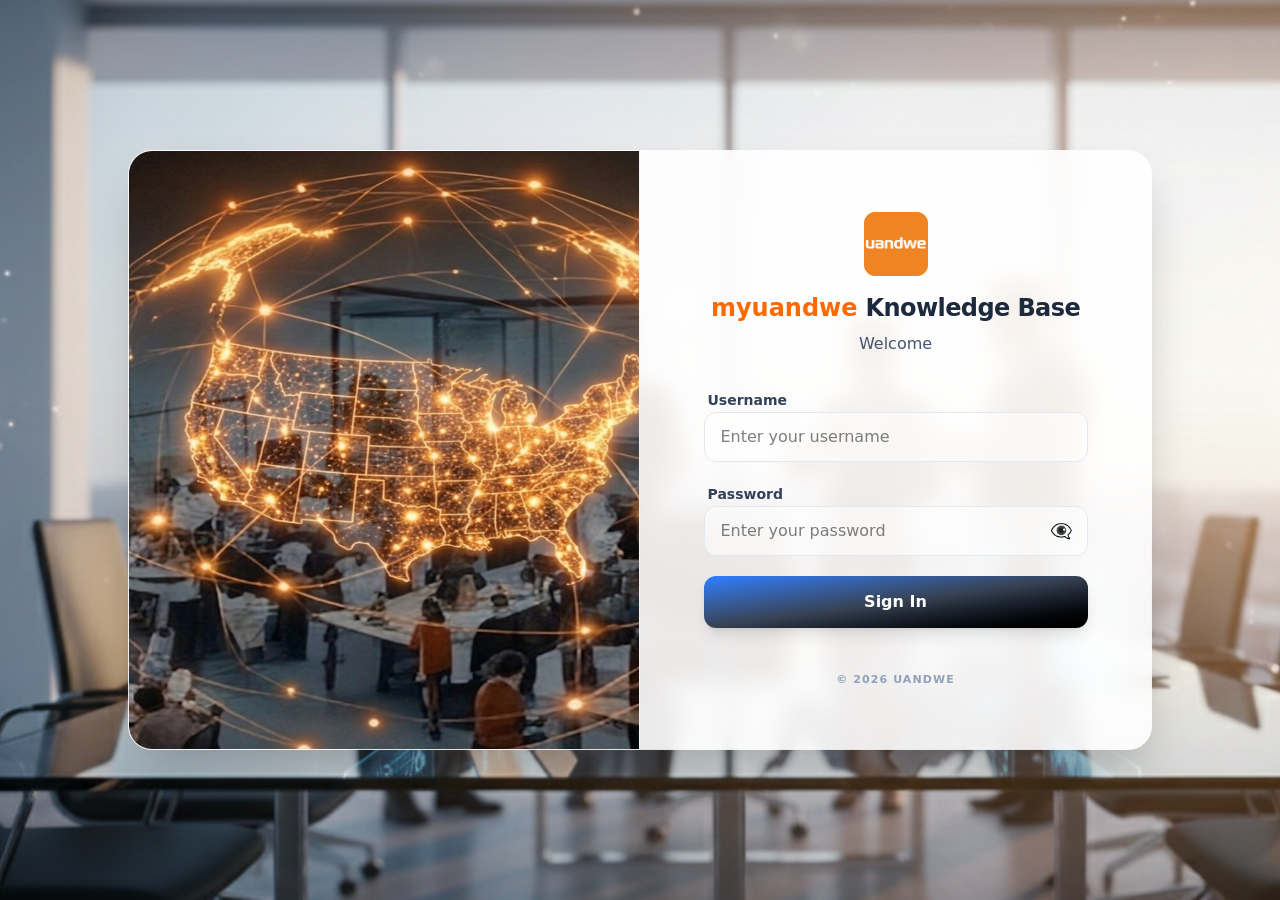
==== myuandwe/index.html @ fbf8b461 "Update index.html" ====
<!doctype html>
<html lang="en">
  <head>
    <meta charset="UTF-8" />
    <link rel="icon" type="image/svg+xml" href="/myuandwe/logo.png" />
    <meta name="viewport" content="width=device-width, initial-scale=1.0" />
    <title>hr-frontend</title>
    <script type="module" crossorigin src="/myuandwe/assets/index-lRgDsmLh.js"></script>
    <link rel="stylesheet" crossorigin href="/myuandwe/assets/index-Ogg2T7jE.css">
  </head>
  <body>
    <div id="root"></div>
  </body>
</html>
---- myuandwe/assets/index-Ogg2T7jE.css ----
@charset "UTF-8";.react-datepicker__navigation-icon:before,.react-datepicker__year-read-view--down-arrow,.react-datepicker__month-read-view--down-arrow,.react-datepicker__month-year-read-view--down-arrow{border-color:#ccc;border-style:solid;border-width:3px 3px 0 0;content:"";display:block;height:9px;position:absolute;top:6px;width:9px}.react-datepicker__sr-only{position:absolute;width:1px;height:1px;padding:0;margin:-1px;overflow:hidden;clip-path:inset(50%);white-space:nowrap;border:0}.react-datepicker-wrapper{display:inline-block;padding:0;border:0}.react-datepicker{font-family:Helvetica Neue,helvetica,arial,sans-serif;font-size:.8rem;background-color:#fff;color:#000;border:1px solid #aeaeae;border-radius:.3rem;display:inline-block;position:relative;line-height:initial}.react-datepicker--time-only .react-datepicker__time-container{border-left:0}.react-datepicker--time-only .react-datepicker__time,.react-datepicker--time-only .react-datepicker__time-box{border-bottom-left-radius:.375em;border-bottom-right-radius:.375em}.react-datepicker-popper{z-index:1;line-height:0}.react-datepicker-popper .react-datepicker__triangle{stroke:#aeaeae}.react-datepicker-popper[data-placement^=bottom] .react-datepicker__triangle{fill:#f0f0f0;color:#f0f0f0}.react-datepicker-popper[data-placement^=top] .react-datepicker__triangle,.react-datepicker-popper--header-middle[data-placement^=bottom] .react-datepicker__triangle,.react-datepicker-popper--header-bottom[data-placement^=bottom] .react-datepicker__triangle{fill:#fff;color:#fff}.react-datepicker-popper--header-bottom[data-placement^=top] .react-datepicker__triangle{fill:#f0f0f0;color:#f0f0f0}.react-datepicker__header{text-align:center;background-color:#f0f0f0;border-bottom:1px solid #aeaeae;border-top-left-radius:.3rem;padding:8px 0;position:relative}.react-datepicker__header--time{padding-bottom:8px;padding-left:5px;padding-right:5px}.react-datepicker__header--time:not(.react-datepicker__header--time--only){border-top-left-radius:0}.react-datepicker__header:not(.react-datepicker__header--has-time-select,.react-datepicker__header--middle,.react-datepicker__header--bottom){border-top-right-radius:.3rem}.react-datepicker__header--middle{border-top:1px solid #aeaeae;border-radius:0;margin-top:4px}.react-datepicker__header--bottom{border-bottom:none;border-top:1px solid #aeaeae;border-radius:0 0 .3rem .3rem}.react-datepicker__header-wrapper{position:relative}.react-datepicker__header-wrapper .react-datepicker__navigation--next--with-time:not(.react-datepicker__navigation--next--with-today-button){right:2px}.react-datepicker__year-dropdown-container--select,.react-datepicker__month-dropdown-container--select,.react-datepicker__month-year-dropdown-container--select,.react-datepicker__year-dropdown-container--scroll,.react-datepicker__month-dropdown-container--scroll,.react-datepicker__month-year-dropdown-container--scroll{display:inline-block;margin:0 15px}.react-datepicker__month-select,.react-datepicker__year-select,.react-datepicker__month-year-select{background-color:transparent;border:1px solid #aeaeae;border-radius:.3rem;color:inherit;cursor:pointer;font-family:inherit;font-size:inherit;margin-top:5px;padding:2px 5px}.react-datepicker__month-select:focus-visible,.react-datepicker__year-select:focus-visible,.react-datepicker__month-year-select:focus-visible{outline:auto 1px}.react-datepicker__current-month,.react-datepicker-time__header,.react-datepicker-year-header{margin-top:0;color:#000;font-weight:700;font-size:.944rem}h2.react-datepicker__current-month{padding:0;margin:0}.react-datepicker-time__header{text-overflow:ellipsis;white-space:nowrap;overflow:hidden}.react-datepicker__navigation{align-items:center;background:none;display:flex;justify-content:center;text-align:center;cursor:pointer;position:absolute;top:2px;padding:0;border:none;z-index:1;height:32px;width:32px;text-indent:-999em;overflow:hidden}.react-datepicker__navigation--previous{left:2px}.react-datepicker__navigation--next{right:2px}.react-datepicker__navigation--next--with-time:not(.react-datepicker__navigation--next--with-today-button){right:85px}.react-datepicker__navigation--years{position:relative;top:0;display:block;margin-left:auto;margin-right:auto}.react-datepicker__navigation--years-previous{top:4px}.react-datepicker__navigation--years-upcoming{top:-4px}.react-datepicker__navigation:hover *:before{border-color:#a6a6a6}.react-datepicker__navigation-icon{position:relative;top:-1px;font-size:20px;width:0}.react-datepicker__navigation-icon--next{left:-2px}.react-datepicker__navigation-icon--next:before{transform:rotate(45deg);left:-7px}.react-datepicker__navigation-icon--previous{right:-2px}.react-datepicker__navigation-icon--previous:before{transform:rotate(225deg);right:-7px}.react-datepicker__month-container{float:left}.react-datepicker__year{margin:.5em;text-align:center}.react-datepicker__year-wrapper{display:flex;flex-wrap:wrap;max-width:180px}.react-datepicker__year .react-datepicker__year-text{display:inline-block;width:5em;margin:2px}.react-datepicker__month{margin:.5em;text-align:center}.react-datepicker__month .react-datepicker__month-text,.react-datepicker__month .react-datepicker__quarter-text{display:inline-block;width:5em;margin:2px}.react-datepicker__input-time-container{clear:both;width:100%;float:left;margin:5px 0 10px 15px;text-align:left}.react-datepicker__input-time-container .react-datepicker-time__caption,.react-datepicker__input-time-container .react-datepicker-time__input-container{display:inline-block}.react-datepicker__input-time-container .react-datepicker-time__input-container .react-datepicker-time__input{display:inline-block;margin-left:10px}.react-datepicker__input-time-container .react-datepicker-time__input-container .react-datepicker-time__input input{width:auto}.react-datepicker__input-time-container .react-datepicker-time__input-container .react-datepicker-time__input input[type=time]::-webkit-inner-spin-button,.react-datepicker__input-time-container .react-datepicker-time__input-container .react-datepicker-time__input input[type=time]::-webkit-outer-spin-button{-webkit-appearance:none;margin:0}.react-datepicker__input-time-container .react-datepicker-time__input-container .react-datepicker-time__input input[type=time]{-moz-appearance:textfield}.react-datepicker__input-time-container .react-datepicker-time__input-container .react-datepicker-time__delimiter{margin-left:5px;display:inline-block}.react-datepicker__time-container{float:right;border-left:1px solid #aeaeae;width:85px}.react-datepicker__time-container--with-today-button{display:inline;border:1px solid #aeaeae;border-radius:.375em;position:absolute;right:-87px;top:0}.react-datepicker__time-container .react-datepicker__time{position:relative;background:#fff;border-bottom-right-radius:.375em}.react-datepicker__time-container .react-datepicker__time .react-datepicker__time-box{width:85px;overflow-x:hidden;margin:0 auto;text-align:center;border-bottom-right-radius:.375em}.react-datepicker__time-container .react-datepicker__time .react-datepicker__time-box ul.react-datepicker__time-list{list-style:none;margin:0;height:calc(195px + 1.0625em);overflow-y:scroll;padding-right:0;padding-left:0;width:100%;box-sizing:content-box}.react-datepicker__time-container .react-datepicker__time .react-datepicker__time-box ul.react-datepicker__time-list li.react-datepicker__time-list-item{height:30px;padding:5px 10px;white-space:nowrap}.react-datepicker__time-container .react-datepicker__time .react-datepicker__time-box ul.react-datepicker__time-list li.react-datepicker__time-list-item:hover{cursor:pointer;background-color:#f0f0f0}.react-datepicker__time-container .react-datepicker__time .react-datepicker__time-box ul.react-datepicker__time-list li.react-datepicker__time-list-item--selected{background-color:#216ba5;color:#fff;font-weight:700}.react-datepicker__time-container .react-datepicker__time .react-datepicker__time-box ul.react-datepicker__time-list li.react-datepicker__time-list-item--selected:hover{background-color:#216ba5}.react-datepicker__time-container .react-datepicker__time .react-datepicker__time-box ul.react-datepicker__time-list li.react-datepicker__time-list-item--disabled{color:#ccc}.react-datepicker__time-container .react-datepicker__time .react-datepicker__time-box ul.react-datepicker__time-list li.react-datepicker__time-list-item--disabled:hover{cursor:default;background-color:transparent}.react-datepicker__week-number{color:#ccc;display:inline-block;width:2.125em;line-height:2.125em;text-align:center;margin:.208em}.react-datepicker__week-number.react-datepicker__week-number--clickable{cursor:pointer}.react-datepicker__week-number.react-datepicker__week-number--clickable:not(.react-datepicker__week-number--selected):hover{border-radius:.3rem;background-color:#f0f0f0}.react-datepicker__week-number--selected{border-radius:.3rem;background-color:#216ba5;color:#fff}.react-datepicker__week-number--selected:hover{background-color:#1d5d90}.react-datepicker__day-names{text-align:center;white-space:nowrap;margin-bottom:-8px}.react-datepicker__week{white-space:nowrap}.react-datepicker__day-name,.react-datepicker__day,.react-datepicker__time-name{color:#000;display:inline-block;width:2.125em;line-height:2.125em;text-align:center;margin:.208em}.react-datepicker__day-name--disabled,.react-datepicker__day--disabled,.react-datepicker__time-name--disabled{cursor:default;color:#ccc}.react-datepicker__day,.react-datepicker__month-text,.react-datepicker__quarter-text,.react-datepicker__year-text{cursor:pointer}.react-datepicker__day:not([aria-disabled=true]):hover,.react-datepicker__month-text:not([aria-disabled=true]):hover,.react-datepicker__quarter-text:not([aria-disabled=true]):hover,.react-datepicker__year-text:not([aria-disabled=true]):hover{border-radius:.3rem;background-color:#f0f0f0}.react-datepicker__day--today,.react-datepicker__month-text--today,.react-datepicker__quarter-text--today,.react-datepicker__year-text--today{font-weight:700}.react-datepicker__day--highlighted,.react-datepicker__month-text--highlighted,.react-datepicker__quarter-text--highlighted,.react-datepicker__year-text--highlighted{border-radius:.3rem;background-color:#3dcc4a;color:#fff}.react-datepicker__day--highlighted:not([aria-disabled=true]):hover,.react-datepicker__month-text--highlighted:not([aria-disabled=true]):hover,.react-datepicker__quarter-text--highlighted:not([aria-disabled=true]):hover,.react-datepicker__year-text--highlighted:not([aria-disabled=true]):hover{background-color:#32be3f}.react-datepicker__day--highlighted-custom-1,.react-datepicker__month-text--highlighted-custom-1,.react-datepicker__quarter-text--highlighted-custom-1,.react-datepicker__year-text--highlighted-custom-1{color:#f0f}.react-datepicker__day--highlighted-custom-2,.react-datepicker__month-text--highlighted-custom-2,.react-datepicker__quarter-text--highlighted-custom-2,.react-datepicker__year-text--highlighted-custom-2{color:green}.react-datepicker__day--holidays,.react-datepicker__month-text--holidays,.react-datepicker__quarter-text--holidays,.react-datepicker__year-text--holidays{position:relative;border-radius:.3rem;background-color:#ff6803;color:#fff}.react-datepicker__day--holidays .overlay,.react-datepicker__month-text--holidays .overlay,.react-datepicker__quarter-text--holidays .overlay,.react-datepicker__year-text--holidays .overlay{position:absolute;bottom:100%;left:50%;transform:translate(-50%);background-color:#333;color:#fff;padding:4px;border-radius:4px;white-space:nowrap;visibility:hidden;opacity:0;transition:visibility 0s,opacity .3s ease-in-out}.react-datepicker__day--holidays:not([aria-disabled=true]):hover,.react-datepicker__month-text--holidays:not([aria-disabled=true]):hover,.react-datepicker__quarter-text--holidays:not([aria-disabled=true]):hover,.react-datepicker__year-text--holidays:not([aria-disabled=true]):hover{background-color:#cf5300}.react-datepicker__day--holidays:hover .overlay,.react-datepicker__month-text--holidays:hover .overlay,.react-datepicker__quarter-text--holidays:hover .overlay,.react-datepicker__year-text--holidays:hover .overlay{visibility:visible;opacity:1}.react-datepicker__day--selected,.react-datepicker__day--in-selecting-range,.react-datepicker__day--in-range,.react-datepicker__month-text--selected,.react-datepicker__month-text--in-selecting-range,.react-datepicker__month-text--in-range,.react-datepicker__quarter-text--selected,.react-datepicker__quarter-text--in-selecting-range,.react-datepicker__quarter-text--in-range,.react-datepicker__year-text--selected,.react-datepicker__year-text--in-selecting-range,.react-datepicker__year-text--in-range{border-radius:.3rem;background-color:#216ba5;color:#fff}.react-datepicker__day--selected:not([aria-disabled=true]):hover,.react-datepicker__day--in-selecting-range:not([aria-disabled=true]):hover,.react-datepicker__day--in-range:not([aria-disabled=true]):hover,.react-datepicker__month-text--selected:not([aria-disabled=true]):hover,.react-datepicker__month-text--in-selecting-range:not([aria-disabled=true]):hover,.react-datepicker__month-text--in-range:not([aria-disabled=true]):hover,.react-datepicker__quarter-text--selected:not([aria-disabled=true]):hover,.react-datepicker__quarter-text--in-selecting-range:not([aria-disabled=true]):hover,.react-datepicker__quarter-text--in-range:not([aria-disabled=true]):hover,.react-datepicker__year-text--selected:not([aria-disabled=true]):hover,.react-datepicker__year-text--in-selecting-range:not([aria-disabled=true]):hover,.react-datepicker__year-text--in-range:not([aria-disabled=true]):hover{background-color:#1d5d90}.react-datepicker__day--keyboard-selected,.react-datepicker__month-text--keyboard-selected,.react-datepicker__quarter-text--keyboard-selected,.react-datepicker__year-text--keyboard-selected{border-radius:.3rem;background-color:#bad9f1;color:#000}.react-datepicker__day--keyboard-selected:not([aria-disabled=true]):hover,.react-datepicker__month-text--keyboard-selected:not([aria-disabled=true]):hover,.react-datepicker__quarter-text--keyboard-selected:not([aria-disabled=true]):hover,.react-datepicker__year-text--keyboard-selected:not([aria-disabled=true]):hover{background-color:#1d5d90;color:#fff}.react-datepicker__day--in-selecting-range:not(.react-datepicker__day--in-range,.react-datepicker__month-text--in-range,.react-datepicker__quarter-text--in-range,.react-datepicker__year-text--in-range),.react-datepicker__month-text--in-selecting-range:not(.react-datepicker__day--in-range,.react-datepicker__month-text--in-range,.react-datepicker__quarter-text--in-range,.react-datepicker__year-text--in-range),.react-datepicker__quarter-text--in-selecting-range:not(.react-datepicker__day--in-range,.react-datepicker__month-text--in-range,.react-datepicker__quarter-text--in-range,.react-datepicker__year-text--in-range),.react-datepicker__year-text--in-selecting-range:not(.react-datepicker__day--in-range,.react-datepicker__month-text--in-range,.react-datepicker__quarter-text--in-range,.react-datepicker__year-text--in-range){background-color:#216ba580}.react-datepicker__month--selecting-range .react-datepicker__day--in-range:not(.react-datepicker__day--in-selecting-range,.react-datepicker__month-text--in-selecting-range,.react-datepicker__quarter-text--in-selecting-range,.react-datepicker__year-text--in-selecting-range),.react-datepicker__year--selecting-range .react-datepicker__day--in-range:not(.react-datepicker__day--in-selecting-range,.react-datepicker__month-text--in-selecting-range,.react-datepicker__quarter-text--in-selecting-range,.react-datepicker__year-text--in-selecting-range),.react-datepicker__month--selecting-range .react-datepicker__month-text--in-range:not(.react-datepicker__day--in-selecting-range,.react-datepicker__month-text--in-selecting-range,.react-datepicker__quarter-text--in-selecting-range,.react-datepicker__year-text--in-selecting-range),.react-datepicker__year--selecting-range .react-datepicker__month-text--in-range:not(.react-datepicker__day--in-selecting-range,.react-datepicker__month-text--in-selecting-range,.react-datepicker__quarter-text--in-selecting-range,.react-datepicker__year-text--in-selecting-range),.react-datepicker__month--selecting-range .react-datepicker__quarter-text--in-range:not(.react-datepicker__day--in-selecting-range,.react-datepicker__month-text--in-selecting-range,.react-datepicker__quarter-text--in-selecting-range,.react-datepicker__year-text--in-selecting-range),.react-datepicker__year--selecting-range .react-datepicker__quarter-text--in-range:not(.react-datepicker__day--in-selecting-range,.react-datepicker__month-text--in-selecting-range,.react-datepicker__quarter-text--in-selecting-range,.react-datepicker__year-text--in-selecting-range),.react-datepicker__month--selecting-range .react-datepicker__year-text--in-range:not(.react-datepicker__day--in-selecting-range,.react-datepicker__month-text--in-selecting-range,.react-datepicker__quarter-text--in-selecting-range,.react-datepicker__year-text--in-selecting-range),.react-datepicker__year--selecting-range .react-datepicker__year-text--in-range:not(.react-datepicker__day--in-selecting-range,.react-datepicker__month-text--in-selecting-range,.react-datepicker__quarter-text--in-selecting-range,.react-datepicker__year-text--in-selecting-range){background-color:#f0f0f0;color:#000}.react-datepicker__day--disabled,.react-datepicker__month-text--disabled,.react-datepicker__quarter-text--disabled,.react-datepicker__year-text--disabled{cursor:default;color:#ccc}.react-datepicker__day--disabled .overlay,.react-datepicker__month-text--disabled .overlay,.react-datepicker__quarter-text--disabled .overlay,.react-datepicker__year-text--disabled .overlay{position:absolute;bottom:70%;left:50%;transform:translate(-50%);background-color:#333;color:#fff;padding:4px;border-radius:4px;white-space:nowrap;visibility:hidden;opacity:0;transition:visibility 0s,opacity .3s ease-in-out}.react-datepicker__input-container{position:relative;display:inline-block;width:100%}.react-datepicker__input-container .react-datepicker__calendar-icon{position:absolute;padding:.625em;box-sizing:content-box}.react-datepicker__view-calendar-icon input{padding:6px 10px 5px 25px}.react-datepicker__year-read-view,.react-datepicker__month-read-view,.react-datepicker__month-year-read-view{border:1px solid transparent;border-radius:.3rem;position:relative}.react-datepicker__year-read-view:hover,.react-datepicker__month-read-view:hover,.react-datepicker__month-year-read-view:hover{cursor:pointer}.react-datepicker__year-read-view:hover .react-datepicker__year-read-view--down-arrow,.react-datepicker__year-read-view:hover .react-datepicker__month-read-view--down-arrow,.react-datepicker__month-read-view:hover .react-datepicker__year-read-view--down-arrow,.react-datepicker__month-read-view:hover .react-datepicker__month-read-view--down-arrow,.react-datepicker__month-year-read-view:hover .react-datepicker__year-read-view--down-arrow,.react-datepicker__month-year-read-view:hover .react-datepicker__month-read-view--down-arrow{border-top-color:#b3b3b3}.react-datepicker__year-read-view--down-arrow,.react-datepicker__month-read-view--down-arrow,.react-datepicker__month-year-read-view--down-arrow{transform:rotate(135deg);right:-16px;top:0}.react-datepicker__year-dropdown,.react-datepicker__month-dropdown,.react-datepicker__month-year-dropdown{background-color:#f0f0f0;position:absolute;width:50%;left:25%;top:30px;z-index:1;text-align:center;border-radius:.3rem;border:1px solid #aeaeae}.react-datepicker__year-dropdown:hover,.react-datepicker__month-dropdown:hover,.react-datepicker__month-year-dropdown:hover{cursor:pointer}.react-datepicker__year-dropdown--scrollable,.react-datepicker__month-dropdown--scrollable,.react-datepicker__month-year-dropdown--scrollable{height:150px;overflow-y:scroll}.react-datepicker__year-option,.react-datepicker__month-option,.react-datepicker__month-year-option{line-height:20px;width:100%;display:block;margin-left:auto;margin-right:auto}.react-datepicker__year-option:first-of-type,.react-datepicker__month-option:first-of-type,.react-datepicker__month-year-option:first-of-type{border-top-left-radius:.3rem;border-top-right-radius:.3rem}.react-datepicker__year-option:last-of-type,.react-datepicker__month-option:last-of-type,.react-datepicker__month-year-option:last-of-type{-webkit-user-select:none;-moz-user-select:none;-ms-user-select:none;user-select:none;border-bottom-left-radius:.3rem;border-bottom-right-radius:.3rem}.react-datepicker__year-option:hover,.react-datepicker__month-option:hover,.react-datepicker__month-year-option:hover{background-color:#ccc}.react-datepicker__year-option:hover .react-datepicker__navigation--years-upcoming,.react-datepicker__month-option:hover .react-datepicker__navigation--years-upcoming,.react-datepicker__month-year-option:hover .react-datepicker__navigation--years-upcoming{border-bottom-color:#b3b3b3}.react-datepicker__year-option:hover .react-datepicker__navigation--years-previous,.react-datepicker__month-option:hover .react-datepicker__navigation--years-previous,.react-datepicker__month-year-option:hover .react-datepicker__navigation--years-previous{border-top-color:#b3b3b3}.react-datepicker__year-option--selected,.react-datepicker__month-option--selected,.react-datepicker__month-year-option--selected{position:absolute;left:15px}.react-datepicker__close-icon{cursor:pointer;background-color:transparent;border:0;outline:0;padding:0 6px 0 0;position:absolute;top:0;right:0;height:100%;display:table-cell;vertical-align:middle}.react-datepicker__close-icon:after{cursor:pointer;background-color:#216ba5;color:#fff;border-radius:50%;height:16px;width:16px;padding:2px;font-size:12px;line-height:1;text-align:center;display:table-cell;vertical-align:middle;content:"×"}.react-datepicker__close-icon--disabled{cursor:default}.react-datepicker__close-icon--disabled:after{cursor:default;background-color:#ccc}.react-datepicker__today-button{background:#f0f0f0;border-top:1px solid #aeaeae;cursor:pointer;text-align:center;font-weight:700;padding:5px 0;clear:left}.react-datepicker__portal{position:fixed;width:100vw;height:100vh;background-color:#000c;left:0;top:0;justify-content:center;align-items:center;display:flex;z-index:2147483647}.react-datepicker__children-container{width:17.25em;margin:.5em;padding-right:.25em;padding-left:.25em;height:auto}.react-datepicker__aria-live{position:absolute;clip-path:circle(0);border:0;height:1px;margin:-1px;overflow:hidden;padding:0;width:1px;white-space:nowrap}.react-datepicker__calendar-icon{width:1em;height:1em;vertical-align:-.125em}.react-datepicker-popper-offset{margin-top:-.7em}@layer properties{@supports (((-webkit-hyphens:none)) and (not (margin-trim:inline))) or ((-moz-orient:inline) and (not (color:rgb(from red r g b)))){*,:before,:after,::backdrop{--tw-translate-x:0;--tw-translate-y:0;--tw-translate-z:0;--tw-rotate-x:initial;--tw-rotate-y:initial;--tw-rotate-z:initial;--tw-skew-x:initial;--tw-skew-y:initial;--tw-space-y-reverse:0;--tw-divide-y-reverse:0;--tw-border-style:solid;--tw-gradient-position:initial;--tw-gradient-from:#0000;--tw-gradient-via:#0000;--tw-gradient-to:#0000;--tw-gradient-stops:initial;--tw-gradient-via-stops:initial;--tw-gradient-from-position:0%;--tw-gradient-via-position:50%;--tw-gradient-to-position:100%;--tw-leading:initial;--tw-font-weight:initial;--tw-tracking:initial;--tw-shadow:0 0 #0000;--tw-shadow-color:initial;--tw-shadow-alpha:100%;--tw-inset-shadow:0 0 #0000;--tw-inset-shadow-color:initial;--tw-inset-shadow-alpha:100%;--tw-ring-color:initial;--tw-ring-shadow:0 0 #0000;--tw-inset-ring-color:initial;--tw-inset-ring-shadow:0 0 #0000;--tw-ring-inset:initial;--tw-ring-offset-width:0px;--tw-ring-offset-color:#fff;--tw-ring-offset-shadow:0 0 #0000;--tw-blur:initial;--tw-brightness:initial;--tw-contrast:initial;--tw-grayscale:initial;--tw-hue-rotate:initial;--tw-invert:initial;--tw-opacity:initial;--tw-saturate:initial;--tw-sepia:initial;--tw-drop-shadow:initial;--tw-drop-shadow-color:initial;--tw-drop-shadow-alpha:100%;--tw-drop-shadow-size:initial;--tw-backdrop-blur:initial;--tw-backdrop-brightness:initial;--tw-backdrop-contrast:initial;--tw-backdrop-grayscale:initial;--tw-backdrop-hue-rotate:initial;--tw-backdrop-invert:initial;--tw-backdrop-opacity:initial;--tw-backdrop-saturate:initial;--tw-backdrop-sepia:initial;--tw-duration:initial;--tw-ease:initial;--tw-scale-x:1;--tw-scale-y:1;--tw-scale-z:1}}}@layer theme{:root,:host{--font-sans:ui-sans-serif,system-ui,sans-serif,"Apple Color Emoji","Segoe UI Emoji","Segoe UI Symbol","Noto Color Emoji";--font-mono:ui-monospace,SFMono-Regular,Menlo,Monaco,Consolas,"Liberation Mono","Courier New",monospace;--color-red-50:oklch(97.1% .013 17.38);--color-red-100:oklch(93.6% .032 17.717);--color-red-200:oklch(88.5% .062 18.334);--color-red-400:oklch(70.4% .191 22.216);--color-red-500:oklch(63.7% .237 25.331);--color-red-600:oklch(57.7% .245 27.325);--color-red-700:oklch(50.5% .213 27.518);--color-red-800:oklch(44.4% .177 26.899);--color-orange-100:oklch(95.4% .038 75.164);--color-orange-400:oklch(75% .183 55.934);--color-orange-500:oklch(70.5% .213 47.604);--color-orange-700:oklch(55.3% .195 38.402);--color-amber-50:oklch(98.7% .022 95.277);--color-amber-100:oklch(96.2% .059 95.617);--color-amber-200:oklch(92.4% .12 95.746);--color-amber-700:oklch(55.5% .163 48.998);--color-yellow-50:oklch(98.7% .026 102.212);--color-yellow-100:oklch(97.3% .071 103.193);--color-yellow-400:oklch(85.2% .199 91.936);--color-yellow-500:oklch(79.5% .184 86.047);--color-yellow-600:oklch(68.1% .162 75.834);--color-yellow-700:oklch(55.4% .135 66.442);--color-yellow-800:oklch(47.6% .114 61.907);--color-green-50:oklch(98.2% .018 155.826);--color-green-100:oklch(96.2% .044 156.743);--color-green-200:oklch(92.5% .084 155.995);--color-green-500:oklch(72.3% .219 149.579);--color-green-600:oklch(62.7% .194 149.214);--color-green-700:oklch(52.7% .154 150.069);--color-green-800:oklch(44.8% .119 151.328);--color-blue-50:oklch(97% .014 254.604);--color-blue-100:oklch(93.2% .032 255.585);--color-blue-200:oklch(88.2% .059 254.128);--color-blue-300:oklch(80.9% .105 251.813);--color-blue-400:oklch(70.7% .165 254.624);--color-blue-500:oklch(62.3% .214 259.815);--color-blue-600:oklch(54.6% .245 262.881);--color-blue-700:oklch(48.8% .243 264.376);--color-blue-800:oklch(42.4% .199 265.638);--color-blue-900:oklch(37.9% .146 265.522);--color-indigo-50:oklch(96.2% .018 272.314);--color-indigo-100:oklch(93% .034 272.788);--color-indigo-800:oklch(39.8% .195 277.366);--color-purple-50:oklch(97.7% .014 308.299);--color-purple-100:oklch(94.6% .033 307.174);--color-purple-200:oklch(90.2% .063 306.703);--color-purple-400:oklch(71.4% .203 305.504);--color-purple-500:oklch(62.7% .265 303.9);--color-purple-600:oklch(55.8% .288 302.321);--color-purple-700:oklch(49.6% .265 301.924);--color-purple-800:oklch(43.8% .218 303.724);--color-pink-200:oklch(89.9% .061 343.231);--color-pink-400:oklch(71.8% .202 349.761);--color-pink-500:oklch(65.6% .241 354.308);--color-slate-200:oklch(92.9% .013 255.508);--color-slate-400:oklch(70.4% .04 256.788);--color-slate-600:oklch(44.6% .043 257.281);--color-slate-700:oklch(37.2% .044 257.287);--color-slate-800:oklch(27.9% .041 260.031);--color-gray-50:oklch(98.5% .002 247.839);--color-gray-100:oklch(96.7% .003 264.542);--color-gray-200:oklch(92.8% .006 264.531);--color-gray-300:oklch(87.2% .01 258.338);--color-gray-400:oklch(70.7% .022 261.325);--color-gray-500:oklch(55.1% .027 264.364);--color-gray-600:oklch(44.6% .03 256.802);--color-gray-700:oklch(37.3% .034 259.733);--color-gray-800:oklch(27.8% .033 256.848);--color-gray-900:oklch(21% .034 264.665);--color-black:#000;--color-white:#fff;--spacing:.25rem;--container-xs:20rem;--container-sm:24rem;--container-md:28rem;--container-xl:36rem;--container-2xl:42rem;--container-3xl:48rem;--container-4xl:56rem;--container-5xl:64rem;--container-6xl:72rem;--container-7xl:80rem;--text-xs:.75rem;--text-xs--line-height:calc(1/.75);--text-sm:.875rem;--text-sm--line-height:calc(1.25/.875);--text-base:1rem;--text-base--line-height: 1.5 ;--text-lg:1.125rem;--text-lg--line-height:calc(1.75/1.125);--text-xl:1.25rem;--text-xl--line-height:calc(1.75/1.25);--text-2xl:1.5rem;--text-2xl--line-height:calc(2/1.5);--text-3xl:1.875rem;--text-3xl--line-height: 1.2 ;--text-4xl:2.25rem;--text-4xl--line-height:calc(2.5/2.25);--text-5xl:3rem;--text-5xl--line-height:1;--text-6xl:3.75rem;--text-6xl--line-height:1;--font-weight-medium:500;--font-weight-semibold:600;--font-weight-bold:700;--font-weight-extrabold:800;--tracking-tight:-.025em;--tracking-wide:.025em;--tracking-wider:.05em;--tracking-widest:.1em;--leading-tight:1.25;--radius-md:.375rem;--radius-lg:.5rem;--radius-xl:.75rem;--radius-2xl:1rem;--radius-3xl:1.5rem;--ease-out:cubic-bezier(0,0,.2,1);--animate-spin:spin 1s linear infinite;--animate-ping:ping 1s cubic-bezier(0,0,.2,1)infinite;--animate-pulse:pulse 2s cubic-bezier(.4,0,.6,1)infinite;--blur-sm:8px;--blur-md:12px;--blur-lg:16px;--blur-xl:24px;--blur-2xl:40px;--blur-3xl:64px;--default-transition-duration:.15s;--default-transition-timing-function:cubic-bezier(.4,0,.2,1);--default-font-family:var(--font-sans);--default-mono-font-family:var(--font-mono)}}@layer base{*,:after,:before,::backdrop{box-sizing:border-box;border:0 solid;margin:0;padding:0}::file-selector-button{box-sizing:border-box;border:0 solid;margin:0;padding:0}html,:host{-webkit-text-size-adjust:100%;tab-size:4;line-height:1.5;font-family:var(--default-font-family,ui-sans-serif,system-ui,sans-serif,"Apple Color Emoji","Segoe UI Emoji","Segoe UI Symbol","Noto Color Emoji");font-feature-settings:var(--default-font-feature-settings,normal);font-variation-settings:var(--default-font-variation-settings,normal);-webkit-tap-highlight-color:transparent}hr{height:0;color:inherit;border-top-width:1px}abbr:where([title]){-webkit-text-decoration:underline dotted;text-decoration:underline dotted}h1,h2,h3,h4,h5,h6{font-size:inherit;font-weight:inherit}a{color:inherit;-webkit-text-decoration:inherit;text-decoration:inherit}b,strong{font-weight:bolder}code,kbd,samp,pre{font-family:var(--default-mono-font-family,ui-monospace,SFMono-Regular,Menlo,Monaco,Consolas,"Liberation Mono","Courier New",monospace);font-feature-settings:var(--default-mono-font-feature-settings,normal);font-variation-settings:var(--default-mono-font-variation-settings,normal);font-size:1em}small{font-size:80%}sub,sup{vertical-align:baseline;font-size:75%;line-height:0;position:relative}sub{bottom:-.25em}sup{top:-.5em}table{text-indent:0;border-color:inherit;border-collapse:collapse}:-moz-focusring{outline:auto}progress{vertical-align:baseline}summary{display:list-item}ol,ul,menu{list-style:none}img,svg,video,canvas,audio,iframe,embed,object{vertical-align:middle;display:block}img,video{max-width:100%;height:auto}button,input,select,optgroup,textarea{font:inherit;font-feature-settings:inherit;font-variation-settings:inherit;letter-spacing:inherit;color:inherit;opacity:1;background-color:#0000;border-radius:0}::file-selector-button{font:inherit;font-feature-settings:inherit;font-variation-settings:inherit;letter-spacing:inherit;color:inherit;opacity:1;background-color:#0000;border-radius:0}:where(select:is([multiple],[size])) optgroup{font-weight:bolder}:where(select:is([multiple],[size])) optgroup option{padding-inline-start:20px}::file-selector-button{margin-inline-end:4px}::placeholder{opacity:1}@supports (not ((-webkit-appearance:-apple-pay-button))) or (contain-intrinsic-size:1px){::placeholder{color:currentColor}@supports (color:color-mix(in lab,red,red)){::placeholder{color:color-mix(in oklab,currentcolor 50%,transparent)}}}textarea{resize:vertical}::-webkit-search-decoration{-webkit-appearance:none}::-webkit-date-and-time-value{min-height:1lh;text-align:inherit}::-webkit-datetime-edit{display:inline-flex}::-webkit-datetime-edit-fields-wrapper{padding:0}::-webkit-datetime-edit{padding-block:0}::-webkit-datetime-edit-year-field{padding-block:0}::-webkit-datetime-edit-month-field{padding-block:0}::-webkit-datetime-edit-day-field{padding-block:0}::-webkit-datetime-edit-hour-field{padding-block:0}::-webkit-datetime-edit-minute-field{padding-block:0}::-webkit-datetime-edit-second-field{padding-block:0}::-webkit-datetime-edit-millisecond-field{padding-block:0}::-webkit-datetime-edit-meridiem-field{padding-block:0}::-webkit-calendar-picker-indicator{line-height:1}:-moz-ui-invalid{box-shadow:none}button,input:where([type=button],[type=reset],[type=submit]){appearance:button}::file-selector-button{appearance:button}::-webkit-inner-spin-button{height:auto}::-webkit-outer-spin-button{height:auto}[hidden]:where(:not([hidden=until-found])){display:none!important}}@layer components;@layer utilities{.pointer-events-none{pointer-events:none}.absolute{position:absolute}.fixed{position:fixed}.relative{position:relative}.sticky{position:sticky}.inset-0{inset:calc(var(--spacing)*0)}.-top-1{top:calc(var(--spacing)*-1)}.-top-40{top:calc(var(--spacing)*-40)}.top-0{top:calc(var(--spacing)*0)}.top-1\/2{top:50%}.top-2{top:calc(var(--spacing)*2)}.top-2\.5{top:calc(var(--spacing)*2.5)}.top-3{top:calc(var(--spacing)*3)}.top-3\.5{top:calc(var(--spacing)*3.5)}.top-6{top:calc(var(--spacing)*6)}.top-10{top:calc(var(--spacing)*10)}.top-20{top:calc(var(--spacing)*20)}.top-full{top:100%}.-right-1{right:calc(var(--spacing)*-1)}.-right-40{right:calc(var(--spacing)*-40)}.right-0{right:calc(var(--spacing)*0)}.right-2{right:calc(var(--spacing)*2)}.right-3{right:calc(var(--spacing)*3)}.right-4{right:calc(var(--spacing)*4)}.right-6{right:calc(var(--spacing)*6)}.right-10{right:calc(var(--spacing)*10)}.-bottom-1{bottom:calc(var(--spacing)*-1)}.-bottom-40{bottom:calc(var(--spacing)*-40)}.bottom-6{bottom:calc(var(--spacing)*6)}.bottom-10{bottom:calc(var(--spacing)*10)}.-left-40{left:calc(var(--spacing)*-40)}.left-0{left:calc(var(--spacing)*0)}.left-1\/2{left:50%}.left-3{left:calc(var(--spacing)*3)}.left-4{left:calc(var(--spacing)*4)}.left-10{left:calc(var(--spacing)*10)}.z-10{z-index:10}.z-20{z-index:20}.z-30{z-index:30}.z-50{z-index:50}.z-\[60\]{z-index:60}.z-\[70\]{z-index:70}.container{width:100%}@media(min-width:40rem){.container{max-width:40rem}}@media(min-width:48rem){.container{max-width:48rem}}@media(min-width:64rem){.container{max-width:64rem}}@media(min-width:80rem){.container{max-width:80rem}}@media(min-width:96rem){.container{max-width:96rem}}.mx-auto{margin-inline:auto}.my-8{margin-block:calc(var(--spacing)*8)}.-mt-2{margin-top:calc(var(--spacing)*-2)}.mt-0\.5{margin-top:calc(var(--spacing)*.5)}.mt-1{margin-top:calc(var(--spacing)*1)}.mt-2{margin-top:calc(var(--spacing)*2)}.mt-3{margin-top:calc(var(--spacing)*3)}.mt-4{margin-top:calc(var(--spacing)*4)}.mt-5{margin-top:calc(var(--spacing)*5)}.mt-6{margin-top:calc(var(--spacing)*6)}.mt-8{margin-top:calc(var(--spacing)*8)}.mt-16{margin-top:calc(var(--spacing)*16)}.mr-3{margin-right:calc(var(--spacing)*3)}.mb-1{margin-bottom:calc(var(--spacing)*1)}.mb-1\.5{margin-bottom:calc(var(--spacing)*1.5)}.mb-2{margin-bottom:calc(var(--spacing)*2)}.mb-3{margin-bottom:calc(var(--spacing)*3)}.mb-4{margin-bottom:calc(var(--spacing)*4)}.mb-5{margin-bottom:calc(var(--spacing)*5)}.mb-6{margin-bottom:calc(var(--spacing)*6)}.mb-8{margin-bottom:calc(var(--spacing)*8)}.mb-10{margin-bottom:calc(var(--spacing)*10)}.mb-12{margin-bottom:calc(var(--spacing)*12)}.ml-1{margin-left:calc(var(--spacing)*1)}.ml-2{margin-left:calc(var(--spacing)*2)}.block{display:block}.flex{display:flex}.grid{display:grid}.hidden{display:none}.inline-block{display:inline-block}.inline-flex{display:inline-flex}.table{display:table}.h-0\.5{height:calc(var(--spacing)*.5)}.h-1{height:calc(var(--spacing)*1)}.h-2{height:calc(var(--spacing)*2)}.h-3{height:calc(var(--spacing)*3)}.h-4{height:calc(var(--spacing)*4)}.h-5{height:calc(var(--spacing)*5)}.h-6{height:calc(var(--spacing)*6)}.h-8{height:calc(var(--spacing)*8)}.h-9{height:calc(var(--spacing)*9)}.h-10{height:calc(var(--spacing)*10)}.h-12{height:calc(var(--spacing)*12)}.h-16{height:calc(var(--spacing)*16)}.h-27{height:calc(var(--spacing)*27)}.h-64{height:calc(var(--spacing)*64)}.h-80{height:calc(var(--spacing)*80)}.h-82{height:calc(var(--spacing)*82)}.h-\[80vh\]{height:80vh}.h-\[600px\]{height:600px}.h-\[calc\(80vh-80px\)\]{height:calc(80vh - 80px)}.h-full{height:100%}.h-screen{height:100vh}.max-h-40{max-height:calc(var(--spacing)*40)}.max-h-48{max-height:calc(var(--spacing)*48)}.max-h-96{max-height:calc(var(--spacing)*96)}.max-h-\[70vh\]{max-height:70vh}.max-h-\[80vh\]{max-height:80vh}.max-h-\[90vh\]{max-height:90vh}.max-h-\[300px\]{max-height:300px}.max-h-\[400px\]{max-height:400px}.max-h-\[calc\(70vh-120px\)\]{max-height:calc(70vh - 120px)}.max-h-\[calc\(80vh-120px\)\]{max-height:calc(80vh - 120px)}.min-h-\[42px\]{min-height:42px}.min-h-screen{min-height:100vh}.w-1{width:calc(var(--spacing)*1)}.w-1\/2{width:50%}.w-2{width:calc(var(--spacing)*2)}.w-2\/3{width:66.6667%}.w-3{width:calc(var(--spacing)*3)}.w-4{width:calc(var(--spacing)*4)}.w-5{width:calc(var(--spacing)*5)}.w-6{width:calc(var(--spacing)*6)}.w-8{width:calc(var(--spacing)*8)}.w-9{width:calc(var(--spacing)*9)}.w-10{width:calc(var(--spacing)*10)}.w-12{width:calc(var(--spacing)*12)}.w-16{width:calc(var(--spacing)*16)}.w-20{width:calc(var(--spacing)*20)}.w-27{width:calc(var(--spacing)*27)}.w-32{width:calc(var(--spacing)*32)}.w-44{width:calc(var(--spacing)*44)}.w-56{width:calc(var(--spacing)*56)}.w-64{width:calc(var(--spacing)*64)}.w-72{width:calc(var(--spacing)*72)}.w-80{width:calc(var(--spacing)*80)}.w-\[92\%\]{width:92%}.w-\[95\%\]{width:95%}.w-full{width:100%}.max-w-2xl{max-width:var(--container-2xl)}.max-w-3xl{max-width:var(--container-3xl)}.max-w-4xl{max-width:var(--container-4xl)}.max-w-5xl{max-width:var(--container-5xl)}.max-w-6xl{max-width:var(--container-6xl)}.max-w-7xl{max-width:var(--container-7xl)}.max-w-\[95\%\]{max-width:95%}.max-w-md{max-width:var(--container-md)}.max-w-sm{max-width:var(--container-sm)}.max-w-xl{max-width:var(--container-xl)}.max-w-xs{max-width:var(--container-xs)}.min-w-0{min-width:calc(var(--spacing)*0)}.min-w-\[32px\]{min-width:32px}.min-w-\[80px\]{min-width:80px}.min-w-\[150px\]{min-width:150px}.min-w-\[200px\]{min-width:200px}.min-w-\[400px\]{min-width:400px}.min-w-full{min-width:100%}.flex-1{flex:1}.flex-shrink-0{flex-shrink:0}.-translate-x-1\/2{--tw-translate-x: -50% ;translate:var(--tw-translate-x)var(--tw-translate-y)}.-translate-y-1\/2{--tw-translate-y: -50% ;translate:var(--tw-translate-x)var(--tw-translate-y)}.rotate-180{rotate:180deg}.transform{transform:var(--tw-rotate-x,)var(--tw-rotate-y,)var(--tw-rotate-z,)var(--tw-skew-x,)var(--tw-skew-y,)}.animate-ping{animation:var(--animate-ping)}.animate-pulse{animation:var(--animate-pulse)}.animate-spin{animation:var(--animate-spin)}.cursor-not-allowed{cursor:not-allowed}.cursor-pointer{cursor:pointer}.cursor-wait{cursor:wait}.resize-none{resize:none}.resize-y{resize:vertical}.grid-cols-1{grid-template-columns:repeat(1,minmax(0,1fr))}.grid-cols-2{grid-template-columns:repeat(2,minmax(0,1fr))}.flex-col{flex-direction:column}.flex-wrap{flex-wrap:wrap}.items-center{align-items:center}.items-start{align-items:flex-start}.justify-between{justify-content:space-between}.justify-center{justify-content:center}.justify-end{justify-content:flex-end}.justify-items-center{justify-items:center}.gap-1{gap:calc(var(--spacing)*1)}.gap-2{gap:calc(var(--spacing)*2)}.gap-3{gap:calc(var(--spacing)*3)}.gap-4{gap:calc(var(--spacing)*4)}.gap-5{gap:calc(var(--spacing)*5)}.gap-6{gap:calc(var(--spacing)*6)}.gap-8{gap:calc(var(--spacing)*8)}.gap-12{gap:calc(var(--spacing)*12)}:where(.space-y-1>:not(:last-child)){--tw-space-y-reverse:0;margin-block-start:calc(calc(var(--spacing)*1)*var(--tw-space-y-reverse));margin-block-end:calc(calc(var(--spacing)*1)*calc(1 - var(--tw-space-y-reverse)))}:where(.space-y-2>:not(:last-child)){--tw-space-y-reverse:0;margin-block-start:calc(calc(var(--spacing)*2)*var(--tw-space-y-reverse));margin-block-end:calc(calc(var(--spacing)*2)*calc(1 - var(--tw-space-y-reverse)))}:where(.space-y-3>:not(:last-child)){--tw-space-y-reverse:0;margin-block-start:calc(calc(var(--spacing)*3)*var(--tw-space-y-reverse));margin-block-end:calc(calc(var(--spacing)*3)*calc(1 - var(--tw-space-y-reverse)))}:where(.space-y-4>:not(:last-child)){--tw-space-y-reverse:0;margin-block-start:calc(calc(var(--spacing)*4)*var(--tw-space-y-reverse));margin-block-end:calc(calc(var(--spacing)*4)*calc(1 - var(--tw-space-y-reverse)))}:where(.space-y-5>:not(:last-child)){--tw-space-y-reverse:0;margin-block-start:calc(calc(var(--spacing)*5)*var(--tw-space-y-reverse));margin-block-end:calc(calc(var(--spacing)*5)*calc(1 - var(--tw-space-y-reverse)))}:where(.space-y-6>:not(:last-child)){--tw-space-y-reverse:0;margin-block-start:calc(calc(var(--spacing)*6)*var(--tw-space-y-reverse));margin-block-end:calc(calc(var(--spacing)*6)*calc(1 - var(--tw-space-y-reverse)))}:where(.divide-y>:not(:last-child)){--tw-divide-y-reverse:0;border-bottom-style:var(--tw-border-style);border-top-style:var(--tw-border-style);border-top-width:calc(1px*var(--tw-divide-y-reverse));border-bottom-width:calc(1px*calc(1 - var(--tw-divide-y-reverse)))}:where(.divide-gray-100>:not(:last-child)){border-color:var(--color-gray-100)}:where(.divide-gray-200>:not(:last-child)){border-color:var(--color-gray-200)}.self-start{align-self:flex-start}.truncate{text-overflow:ellipsis;white-space:nowrap;overflow:hidden}.overflow-auto{overflow:auto}.overflow-hidden{overflow:hidden}.overflow-x-auto{overflow-x:auto}.overflow-y-auto{overflow-y:auto}.rounded{border-radius:.25rem}.rounded-2xl{border-radius:var(--radius-2xl)}.rounded-3xl{border-radius:var(--radius-3xl)}.rounded-full{border-radius:3.40282e38px}.rounded-lg{border-radius:var(--radius-lg)}.rounded-md{border-radius:var(--radius-md)}.rounded-xl{border-radius:var(--radius-xl)}.border{border-style:var(--tw-border-style);border-width:1px}.border-2{border-style:var(--tw-border-style);border-width:2px}.border-t{border-top-style:var(--tw-border-style);border-top-width:1px}.border-r{border-right-style:var(--tw-border-style);border-right-width:1px}.border-b{border-bottom-style:var(--tw-border-style);border-bottom-width:1px}.border-b-2{border-bottom-style:var(--tw-border-style);border-bottom-width:2px}.border-l-4{border-left-style:var(--tw-border-style);border-left-width:4px}.border-dashed{--tw-border-style:dashed;border-style:dashed}.border-amber-200{border-color:var(--color-amber-200)}.border-blue-100{border-color:var(--color-blue-100)}.border-blue-200{border-color:var(--color-blue-200)}.border-blue-300{border-color:var(--color-blue-300)}.border-blue-500{border-color:var(--color-blue-500)}.border-blue-600{border-color:var(--color-blue-600)}.border-gray-100{border-color:var(--color-gray-100)}.border-gray-200{border-color:var(--color-gray-200)}.border-gray-300{border-color:var(--color-gray-300)}.border-gray-800{border-color:var(--color-gray-800)}.border-green-200{border-color:var(--color-green-200)}.border-red-200{border-color:var(--color-red-200)}.border-red-400{border-color:var(--color-red-400)}.border-red-500{border-color:var(--color-red-500)}.border-slate-200{border-color:var(--color-slate-200)}.border-white{border-color:var(--color-white)}.border-white\/20{border-color:#fff3}@supports (color:color-mix(in lab,red,red)){.border-white\/20{border-color:color-mix(in oklab,var(--color-white)20%,transparent)}}.border-white\/40{border-color:#fff6}@supports (color:color-mix(in lab,red,red)){.border-white\/40{border-color:color-mix(in oklab,var(--color-white)40%,transparent)}}.bg-amber-50{background-color:var(--color-amber-50)}.bg-black\/40{background-color:#0006}@supports (color:color-mix(in lab,red,red)){.bg-black\/40{background-color:color-mix(in oklab,var(--color-black)40%,transparent)}}.bg-black\/50{background-color:#00000080}@supports (color:color-mix(in lab,red,red)){.bg-black\/50{background-color:color-mix(in oklab,var(--color-black)50%,transparent)}}.bg-blue-50{background-color:var(--color-blue-50)}.bg-blue-50\/30{background-color:#eff6ff4d}@supports (color:color-mix(in lab,red,red)){.bg-blue-50\/30{background-color:color-mix(in oklab,var(--color-blue-50)30%,transparent)}}.bg-blue-100{background-color:var(--color-blue-100)}.bg-blue-200{background-color:var(--color-blue-200)}.bg-blue-400{background-color:var(--color-blue-400)}.bg-blue-500{background-color:var(--color-blue-500)}.bg-blue-600{background-color:var(--color-blue-600)}.bg-gray-50{background-color:var(--color-gray-50)}.bg-gray-100{background-color:var(--color-gray-100)}.bg-gray-200{background-color:var(--color-gray-200)}.bg-gray-300{background-color:var(--color-gray-300)}.bg-gray-400{background-color:var(--color-gray-400)}.bg-gray-500{background-color:var(--color-gray-500)}.bg-gray-900{background-color:var(--color-gray-900)}.bg-green-50{background-color:var(--color-green-50)}.bg-green-100{background-color:var(--color-green-100)}.bg-green-500{background-color:var(--color-green-500)}.bg-green-600{background-color:var(--color-green-600)}.bg-indigo-50{background-color:var(--color-indigo-50)}.bg-indigo-100{background-color:var(--color-indigo-100)}.bg-orange-100{background-color:var(--color-orange-100)}.bg-pink-200{background-color:var(--color-pink-200)}.bg-purple-50{background-color:var(--color-purple-50)}.bg-purple-100{background-color:var(--color-purple-100)}.bg-purple-200{background-color:var(--color-purple-200)}.bg-purple-600{background-color:var(--color-purple-600)}.bg-red-50{background-color:var(--color-red-50)}.bg-red-100{background-color:var(--color-red-100)}.bg-red-500{background-color:var(--color-red-500)}.bg-red-600{background-color:var(--color-red-600)}.bg-slate-400{background-color:var(--color-slate-400)}.bg-transparent{background-color:#0000}.bg-white{background-color:var(--color-white)}.bg-white\/10{background-color:#ffffff1a}@supports (color:color-mix(in lab,red,red)){.bg-white\/10{background-color:color-mix(in oklab,var(--color-white)10%,transparent)}}.bg-white\/40{background-color:#fff6}@supports (color:color-mix(in lab,red,red)){.bg-white\/40{background-color:color-mix(in oklab,var(--color-white)40%,transparent)}}.bg-white\/50{background-color:#ffffff80}@supports (color:color-mix(in lab,red,red)){.bg-white\/50{background-color:color-mix(in oklab,var(--color-white)50%,transparent)}}.bg-white\/60{background-color:#fff9}@supports (color:color-mix(in lab,red,red)){.bg-white\/60{background-color:color-mix(in oklab,var(--color-white)60%,transparent)}}.bg-white\/80{background-color:#fffc}@supports (color:color-mix(in lab,red,red)){.bg-white\/80{background-color:color-mix(in oklab,var(--color-white)80%,transparent)}}.bg-yellow-50{background-color:var(--color-yellow-50)}.bg-yellow-100{background-color:var(--color-yellow-100)}.bg-yellow-500{background-color:var(--color-yellow-500)}.bg-gradient-to-br{--tw-gradient-position:to bottom right in oklab;background-image:linear-gradient(var(--tw-gradient-stops))}.bg-gradient-to-l{--tw-gradient-position:to left in oklab;background-image:linear-gradient(var(--tw-gradient-stops))}.bg-gradient-to-r{--tw-gradient-position:to right in oklab;background-image:linear-gradient(var(--tw-gradient-stops))}.from-blue-50{--tw-gradient-from:var(--color-blue-50);--tw-gradient-stops:var(--tw-gradient-via-stops,var(--tw-gradient-position),var(--tw-gradient-from)var(--tw-gradient-from-position),var(--tw-gradient-to)var(--tw-gradient-to-position))}.from-blue-400{--tw-gradient-from:var(--color-blue-400);--tw-gradient-stops:var(--tw-gradient-via-stops,var(--tw-gradient-position),var(--tw-gradient-from)var(--tw-gradient-from-position),var(--tw-gradient-to)var(--tw-gradient-to-position))}.from-blue-500{--tw-gradient-from:var(--color-blue-500);--tw-gradient-stops:var(--tw-gradient-via-stops,var(--tw-gradient-position),var(--tw-gradient-from)var(--tw-gradient-from-position),var(--tw-gradient-to)var(--tw-gradient-to-position))}.from-blue-600{--tw-gradient-from:var(--color-blue-600);--tw-gradient-stops:var(--tw-gradient-via-stops,var(--tw-gradient-position),var(--tw-gradient-from)var(--tw-gradient-from-position),var(--tw-gradient-to)var(--tw-gradient-to-position))}.from-gray-50{--tw-gradient-from:var(--color-gray-50);--tw-gradient-stops:var(--tw-gradient-via-stops,var(--tw-gradient-position),var(--tw-gradient-from)var(--tw-gradient-from-position),var(--tw-gradient-to)var(--tw-gradient-to-position))}.from-gray-900{--tw-gradient-from:var(--color-gray-900);--tw-gradient-stops:var(--tw-gradient-via-stops,var(--tw-gradient-position),var(--tw-gradient-from)var(--tw-gradient-from-position),var(--tw-gradient-to)var(--tw-gradient-to-position))}.from-transparent{--tw-gradient-from:transparent;--tw-gradient-stops:var(--tw-gradient-via-stops,var(--tw-gradient-position),var(--tw-gradient-from)var(--tw-gradient-from-position),var(--tw-gradient-to)var(--tw-gradient-to-position))}.via-gray-700{--tw-gradient-via:var(--color-gray-700);--tw-gradient-via-stops:var(--tw-gradient-position),var(--tw-gradient-from)var(--tw-gradient-from-position),var(--tw-gradient-via)var(--tw-gradient-via-position),var(--tw-gradient-to)var(--tw-gradient-to-position);--tw-gradient-stops:var(--tw-gradient-via-stops)}.via-gray-900{--tw-gradient-via:var(--color-gray-900);--tw-gradient-via-stops:var(--tw-gradient-position),var(--tw-gradient-from)var(--tw-gradient-from-position),var(--tw-gradient-via)var(--tw-gradient-via-position),var(--tw-gradient-to)var(--tw-gradient-to-position);--tw-gradient-stops:var(--tw-gradient-via-stops)}.via-purple-400{--tw-gradient-via:var(--color-purple-400);--tw-gradient-via-stops:var(--tw-gradient-position),var(--tw-gradient-from)var(--tw-gradient-from-position),var(--tw-gradient-via)var(--tw-gradient-via-position),var(--tw-gradient-to)var(--tw-gradient-to-position);--tw-gradient-stops:var(--tw-gradient-via-stops)}.via-purple-500{--tw-gradient-via:var(--color-purple-500);--tw-gradient-via-stops:var(--tw-gradient-position),var(--tw-gradient-from)var(--tw-gradient-from-position),var(--tw-gradient-via)var(--tw-gradient-via-position),var(--tw-gradient-to)var(--tw-gradient-to-position);--tw-gradient-stops:var(--tw-gradient-via-stops)}.to-black{--tw-gradient-to:var(--color-black);--tw-gradient-stops:var(--tw-gradient-via-stops,var(--tw-gradient-position),var(--tw-gradient-from)var(--tw-gradient-from-position),var(--tw-gradient-to)var(--tw-gradient-to-position))}.to-blue-900{--tw-gradient-to:var(--color-blue-900);--tw-gradient-stops:var(--tw-gradient-via-stops,var(--tw-gradient-position),var(--tw-gradient-from)var(--tw-gradient-from-position),var(--tw-gradient-to)var(--tw-gradient-to-position))}.to-gray-100{--tw-gradient-to:var(--color-gray-100);--tw-gradient-stops:var(--tw-gradient-via-stops,var(--tw-gradient-position),var(--tw-gradient-from)var(--tw-gradient-from-position),var(--tw-gradient-to)var(--tw-gradient-to-position))}.to-gray-900{--tw-gradient-to:var(--color-gray-900);--tw-gradient-stops:var(--tw-gradient-via-stops,var(--tw-gradient-position),var(--tw-gradient-from)var(--tw-gradient-from-position),var(--tw-gradient-to)var(--tw-gradient-to-position))}.to-indigo-50{--tw-gradient-to:var(--color-indigo-50);--tw-gradient-stops:var(--tw-gradient-via-stops,var(--tw-gradient-position),var(--tw-gradient-from)var(--tw-gradient-from-position),var(--tw-gradient-to)var(--tw-gradient-to-position))}.to-pink-400{--tw-gradient-to:var(--color-pink-400);--tw-gradient-stops:var(--tw-gradient-via-stops,var(--tw-gradient-position),var(--tw-gradient-from)var(--tw-gradient-from-position),var(--tw-gradient-to)var(--tw-gradient-to-position))}.to-pink-500{--tw-gradient-to:var(--color-pink-500);--tw-gradient-stops:var(--tw-gradient-via-stops,var(--tw-gradient-position),var(--tw-gradient-from)var(--tw-gradient-from-position),var(--tw-gradient-to)var(--tw-gradient-to-position))}.to-purple-50{--tw-gradient-to:var(--color-purple-50);--tw-gradient-stops:var(--tw-gradient-via-stops,var(--tw-gradient-position),var(--tw-gradient-from)var(--tw-gradient-from-position),var(--tw-gradient-to)var(--tw-gradient-to-position))}.to-purple-400{--tw-gradient-to:var(--color-purple-400);--tw-gradient-stops:var(--tw-gradient-via-stops,var(--tw-gradient-position),var(--tw-gradient-from)var(--tw-gradient-from-position),var(--tw-gradient-to)var(--tw-gradient-to-position))}.to-purple-600{--tw-gradient-to:var(--color-purple-600);--tw-gradient-stops:var(--tw-gradient-via-stops,var(--tw-gradient-position),var(--tw-gradient-from)var(--tw-gradient-from-position),var(--tw-gradient-to)var(--tw-gradient-to-position))}.to-transparent{--tw-gradient-to:transparent;--tw-gradient-stops:var(--tw-gradient-via-stops,var(--tw-gradient-position),var(--tw-gradient-from)var(--tw-gradient-from-position),var(--tw-gradient-to)var(--tw-gradient-to-position))}.bg-cover{background-size:cover}.bg-clip-text{-webkit-background-clip:text;background-clip:text}.bg-center{background-position:50%}.bg-no-repeat{background-repeat:no-repeat}.object-contain{object-fit:contain}.object-cover{object-fit:cover}.p-1{padding:calc(var(--spacing)*1)}.p-1\.5{padding:calc(var(--spacing)*1.5)}.p-2{padding:calc(var(--spacing)*2)}.p-2\.5{padding:calc(var(--spacing)*2.5)}.p-3{padding:calc(var(--spacing)*3)}.p-4{padding:calc(var(--spacing)*4)}.p-5{padding:calc(var(--spacing)*5)}.p-6{padding:calc(var(--spacing)*6)}.p-8{padding:calc(var(--spacing)*8)}.px-2{padding-inline:calc(var(--spacing)*2)}.px-2\.5{padding-inline:calc(var(--spacing)*2.5)}.px-3{padding-inline:calc(var(--spacing)*3)}.px-4{padding-inline:calc(var(--spacing)*4)}.px-5{padding-inline:calc(var(--spacing)*5)}.px-6{padding-inline:calc(var(--spacing)*6)}.px-8{padding-inline:calc(var(--spacing)*8)}.px-15{padding-inline:calc(var(--spacing)*15)}.py-0\.5{padding-block:calc(var(--spacing)*.5)}.py-1{padding-block:calc(var(--spacing)*1)}.py-1\.5{padding-block:calc(var(--spacing)*1.5)}.py-2{padding-block:calc(var(--spacing)*2)}.py-2\.5{padding-block:calc(var(--spacing)*2.5)}.py-3{padding-block:calc(var(--spacing)*3)}.py-3\.5{padding-block:calc(var(--spacing)*3.5)}.py-4{padding-block:calc(var(--spacing)*4)}.py-6{padding-block:calc(var(--spacing)*6)}.py-8{padding-block:calc(var(--spacing)*8)}.py-12{padding-block:calc(var(--spacing)*12)}.py-16{padding-block:calc(var(--spacing)*16)}.pt-4{padding-top:calc(var(--spacing)*4)}.pt-6{padding-top:calc(var(--spacing)*6)}.pt-8{padding-top:calc(var(--spacing)*8)}.pt-16{padding-top:calc(var(--spacing)*16)}.pr-1{padding-right:calc(var(--spacing)*1)}.pr-4{padding-right:calc(var(--spacing)*4)}.pb-2{padding-bottom:calc(var(--spacing)*2)}.pb-4{padding-bottom:calc(var(--spacing)*4)}.pb-6{padding-bottom:calc(var(--spacing)*6)}.pb-12{padding-bottom:calc(var(--spacing)*12)}.pb-20{padding-bottom:calc(var(--spacing)*20)}.pb-50{padding-bottom:calc(var(--spacing)*50)}.pl-10{padding-left:calc(var(--spacing)*10)}.pl-12{padding-left:calc(var(--spacing)*12)}.text-center{text-align:center}.text-left{text-align:left}.text-right{text-align:right}.font-mono{font-family:var(--font-mono)}.font-sans{font-family:var(--font-sans)}.text-2xl{font-size:var(--text-2xl);line-height:var(--tw-leading,var(--text-2xl--line-height))}.text-3xl{font-size:var(--text-3xl);line-height:var(--tw-leading,var(--text-3xl--line-height))}.text-4xl{font-size:var(--text-4xl);line-height:var(--tw-leading,var(--text-4xl--line-height))}.text-5xl{font-size:var(--text-5xl);line-height:var(--tw-leading,var(--text-5xl--line-height))}.text-6xl{font-size:var(--text-6xl);line-height:var(--tw-leading,var(--text-6xl--line-height))}.text-base{font-size:var(--text-base);line-height:var(--tw-leading,var(--text-base--line-height))}.text-lg{font-size:var(--text-lg);line-height:var(--tw-leading,var(--text-lg--line-height))}.text-sm{font-size:var(--text-sm);line-height:var(--tw-leading,var(--text-sm--line-height))}.text-xl{font-size:var(--text-xl);line-height:var(--tw-leading,var(--text-xl--line-height))}.text-xs{font-size:var(--text-xs);line-height:var(--tw-leading,var(--text-xs--line-height))}.text-\[10px\]{font-size:10px}.text-\[11px\]{font-size:11px}.leading-none{--tw-leading:1;line-height:1}.leading-tight{--tw-leading:var(--leading-tight);line-height:var(--leading-tight)}.font-bold{--tw-font-weight:var(--font-weight-bold);font-weight:var(--font-weight-bold)}.font-extrabold{--tw-font-weight:var(--font-weight-extrabold);font-weight:var(--font-weight-extrabold)}.font-medium{--tw-font-weight:var(--font-weight-medium);font-weight:var(--font-weight-medium)}.font-semibold{--tw-font-weight:var(--font-weight-semibold);font-weight:var(--font-weight-semibold)}.tracking-tight{--tw-tracking:var(--tracking-tight);letter-spacing:var(--tracking-tight)}.tracking-wide{--tw-tracking:var(--tracking-wide);letter-spacing:var(--tracking-wide)}.tracking-wider{--tw-tracking:var(--tracking-wider);letter-spacing:var(--tracking-wider)}.tracking-widest{--tw-tracking:var(--tracking-widest);letter-spacing:var(--tracking-widest)}.text-amber-700{color:var(--color-amber-700)}.text-blue-200{color:var(--color-blue-200)}.text-blue-500{color:var(--color-blue-500)}.text-blue-600{color:var(--color-blue-600)}.text-blue-700{color:var(--color-blue-700)}.text-blue-800{color:var(--color-blue-800)}.text-gray-400{color:var(--color-gray-400)}.text-gray-500{color:var(--color-gray-500)}.text-gray-600{color:var(--color-gray-600)}.text-gray-700{color:var(--color-gray-700)}.text-gray-800{color:var(--color-gray-800)}.text-gray-900{color:var(--color-gray-900)}.text-green-500{color:var(--color-green-500)}.text-green-600{color:var(--color-green-600)}.text-green-700{color:var(--color-green-700)}.text-green-800{color:var(--color-green-800)}.text-indigo-800{color:var(--color-indigo-800)}.text-orange-400{color:var(--color-orange-400)}.text-orange-500{color:var(--color-orange-500)}.text-orange-700{color:var(--color-orange-700)}.text-purple-700{color:var(--color-purple-700)}.text-purple-800{color:var(--color-purple-800)}.text-red-500{color:var(--color-red-500)}.text-red-600{color:var(--color-red-600)}.text-red-700{color:var(--color-red-700)}.text-red-800{color:var(--color-red-800)}.text-slate-400{color:var(--color-slate-400)}.text-slate-600{color:var(--color-slate-600)}.text-slate-700{color:var(--color-slate-700)}.text-slate-800{color:var(--color-slate-800)}.text-transparent{color:#0000}.text-white{color:var(--color-white)}.text-yellow-400{color:var(--color-yellow-400)}.text-yellow-600{color:var(--color-yellow-600)}.text-yellow-700{color:var(--color-yellow-700)}.text-yellow-800{color:var(--color-yellow-800)}.capitalize{text-transform:capitalize}.uppercase{text-transform:uppercase}.italic{font-style:italic}.opacity-20{opacity:.2}.opacity-25{opacity:.25}.opacity-40{opacity:.4}.opacity-50{opacity:.5}.opacity-70{opacity:.7}.opacity-75{opacity:.75}.mix-blend-multiply{mix-blend-mode:multiply}.shadow{--tw-shadow:0 1px 3px 0 var(--tw-shadow-color,#0000001a),0 1px 2px -1px var(--tw-shadow-color,#0000001a);box-shadow:var(--tw-inset-shadow),var(--tw-inset-ring-shadow),var(--tw-ring-offset-shadow),var(--tw-ring-shadow),var(--tw-shadow)}.shadow-2xl{--tw-shadow:0 25px 50px -12px var(--tw-shadow-color,#00000040);box-shadow:var(--tw-inset-shadow),var(--tw-inset-ring-shadow),var(--tw-ring-offset-shadow),var(--tw-ring-shadow),var(--tw-shadow)}.shadow-lg{--tw-shadow:0 10px 15px -3px var(--tw-shadow-color,#0000001a),0 4px 6px -4px var(--tw-shadow-color,#0000001a);box-shadow:var(--tw-inset-shadow),var(--tw-inset-ring-shadow),var(--tw-ring-offset-shadow),var(--tw-ring-shadow),var(--tw-shadow)}.shadow-md{--tw-shadow:0 4px 6px -1px var(--tw-shadow-color,#0000001a),0 2px 4px -2px var(--tw-shadow-color,#0000001a);box-shadow:var(--tw-inset-shadow),var(--tw-inset-ring-shadow),var(--tw-ring-offset-shadow),var(--tw-ring-shadow),var(--tw-shadow)}.shadow-sm{--tw-shadow:0 1px 3px 0 var(--tw-shadow-color,#0000001a),0 1px 2px -1px var(--tw-shadow-color,#0000001a);box-shadow:var(--tw-inset-shadow),var(--tw-inset-ring-shadow),var(--tw-ring-offset-shadow),var(--tw-ring-shadow),var(--tw-shadow)}.shadow-xl{--tw-shadow:0 20px 25px -5px var(--tw-shadow-color,#0000001a),0 8px 10px -6px var(--tw-shadow-color,#0000001a);box-shadow:var(--tw-inset-shadow),var(--tw-inset-ring-shadow),var(--tw-ring-offset-shadow),var(--tw-ring-shadow),var(--tw-shadow)}.blur-2xl{--tw-blur:blur(var(--blur-2xl));filter:var(--tw-blur,)var(--tw-brightness,)var(--tw-contrast,)var(--tw-grayscale,)var(--tw-hue-rotate,)var(--tw-invert,)var(--tw-saturate,)var(--tw-sepia,)var(--tw-drop-shadow,)}.blur-3xl{--tw-blur:blur(var(--blur-3xl));filter:var(--tw-blur,)var(--tw-brightness,)var(--tw-contrast,)var(--tw-grayscale,)var(--tw-hue-rotate,)var(--tw-invert,)var(--tw-saturate,)var(--tw-sepia,)var(--tw-drop-shadow,)}.blur-lg{--tw-blur:blur(var(--blur-lg));filter:var(--tw-blur,)var(--tw-brightness,)var(--tw-contrast,)var(--tw-grayscale,)var(--tw-hue-rotate,)var(--tw-invert,)var(--tw-saturate,)var(--tw-sepia,)var(--tw-drop-shadow,)}.blur-md{--tw-blur:blur(var(--blur-md));filter:var(--tw-blur,)var(--tw-brightness,)var(--tw-contrast,)var(--tw-grayscale,)var(--tw-hue-rotate,)var(--tw-invert,)var(--tw-saturate,)var(--tw-sepia,)var(--tw-drop-shadow,)}.filter{filter:var(--tw-blur,)var(--tw-brightness,)var(--tw-contrast,)var(--tw-grayscale,)var(--tw-hue-rotate,)var(--tw-invert,)var(--tw-saturate,)var(--tw-sepia,)var(--tw-drop-shadow,)}.backdrop-blur-lg{--tw-backdrop-blur:blur(var(--blur-lg));-webkit-backdrop-filter:var(--tw-backdrop-blur,)var(--tw-backdrop-brightness,)var(--tw-backdrop-contrast,)var(--tw-backdrop-grayscale,)var(--tw-backdrop-hue-rotate,)var(--tw-backdrop-invert,)var(--tw-backdrop-opacity,)var(--tw-backdrop-saturate,)var(--tw-backdrop-sepia,);backdrop-filter:var(--tw-backdrop-blur,)var(--tw-backdrop-brightness,)var(--tw-backdrop-contrast,)var(--tw-backdrop-grayscale,)var(--tw-backdrop-hue-rotate,)var(--tw-backdrop-invert,)var(--tw-backdrop-opacity,)var(--tw-backdrop-saturate,)var(--tw-backdrop-sepia,)}.backdrop-blur-md{--tw-backdrop-blur:blur(var(--blur-md));-webkit-backdrop-filter:var(--tw-backdrop-blur,)var(--tw-backdrop-brightness,)var(--tw-backdrop-contrast,)var(--tw-backdrop-grayscale,)var(--tw-backdrop-hue-rotate,)var(--tw-backdrop-invert,)var(--tw-backdrop-opacity,)var(--tw-backdrop-saturate,)var(--tw-backdrop-sepia,);backdrop-filter:var(--tw-backdrop-blur,)var(--tw-backdrop-brightness,)var(--tw-backdrop-contrast,)var(--tw-backdrop-grayscale,)var(--tw-backdrop-hue-rotate,)var(--tw-backdrop-invert,)var(--tw-backdrop-opacity,)var(--tw-backdrop-saturate,)var(--tw-backdrop-sepia,)}.backdrop-blur-sm{--tw-backdrop-blur:blur(var(--blur-sm));-webkit-backdrop-filter:var(--tw-backdrop-blur,)var(--tw-backdrop-brightness,)var(--tw-backdrop-contrast,)var(--tw-backdrop-grayscale,)var(--tw-backdrop-hue-rotate,)var(--tw-backdrop-invert,)var(--tw-backdrop-opacity,)var(--tw-backdrop-saturate,)var(--tw-backdrop-sepia,);backdrop-filter:var(--tw-backdrop-blur,)var(--tw-backdrop-brightness,)var(--tw-backdrop-contrast,)var(--tw-backdrop-grayscale,)var(--tw-backdrop-hue-rotate,)var(--tw-backdrop-invert,)var(--tw-backdrop-opacity,)var(--tw-backdrop-saturate,)var(--tw-backdrop-sepia,)}.backdrop-blur-xl{--tw-backdrop-blur:blur(var(--blur-xl));-webkit-backdrop-filter:var(--tw-backdrop-blur,)var(--tw-backdrop-brightness,)var(--tw-backdrop-contrast,)var(--tw-backdrop-grayscale,)var(--tw-backdrop-hue-rotate,)var(--tw-backdrop-invert,)var(--tw-backdrop-opacity,)var(--tw-backdrop-saturate,)var(--tw-backdrop-sepia,);backdrop-filter:var(--tw-backdrop-blur,)var(--tw-backdrop-brightness,)var(--tw-backdrop-contrast,)var(--tw-backdrop-grayscale,)var(--tw-backdrop-hue-rotate,)var(--tw-backdrop-invert,)var(--tw-backdrop-opacity,)var(--tw-backdrop-saturate,)var(--tw-backdrop-sepia,)}.transition{transition-property:color,background-color,border-color,outline-color,text-decoration-color,fill,stroke,--tw-gradient-from,--tw-gradient-via,--tw-gradient-to,opacity,box-shadow,transform,translate,scale,rotate,filter,-webkit-backdrop-filter,backdrop-filter,display,content-visibility,overlay,pointer-events;transition-timing-function:var(--tw-ease,var(--default-transition-timing-function));transition-duration:var(--tw-duration,var(--default-transition-duration))}.transition-all{transition-property:all;transition-timing-function:var(--tw-ease,var(--default-transition-timing-function));transition-duration:var(--tw-duration,var(--default-transition-duration))}.transition-colors{transition-property:color,background-color,border-color,outline-color,text-decoration-color,fill,stroke,--tw-gradient-from,--tw-gradient-via,--tw-gradient-to;transition-timing-function:var(--tw-ease,var(--default-transition-timing-function));transition-duration:var(--tw-duration,var(--default-transition-duration))}.transition-opacity{transition-property:opacity;transition-timing-function:var(--tw-ease,var(--default-transition-timing-function));transition-duration:var(--tw-duration,var(--default-transition-duration))}.transition-shadow{transition-property:box-shadow;transition-timing-function:var(--tw-ease,var(--default-transition-timing-function));transition-duration:var(--tw-duration,var(--default-transition-duration))}.transition-transform{transition-property:transform,translate,scale,rotate;transition-timing-function:var(--tw-ease,var(--default-transition-timing-function));transition-duration:var(--tw-duration,var(--default-transition-duration))}.duration-150{--tw-duration:.15s;transition-duration:.15s}.duration-200{--tw-duration:.2s;transition-duration:.2s}.duration-300{--tw-duration:.3s;transition-duration:.3s}.duration-700{--tw-duration:.7s;transition-duration:.7s}.ease-out{--tw-ease:var(--ease-out);transition-timing-function:var(--ease-out)}.outline-none{--tw-outline-style:none;outline-style:none}@media(hover:hover){.group-hover\:scale-105:is(:where(.group):hover *){--tw-scale-x:105%;--tw-scale-y:105%;--tw-scale-z:105%;scale:var(--tw-scale-x)var(--tw-scale-y)}.group-hover\:scale-110:is(:where(.group):hover *){--tw-scale-x:110%;--tw-scale-y:110%;--tw-scale-z:110%;scale:var(--tw-scale-x)var(--tw-scale-y)}.group-hover\:border-purple-600:is(:where(.group):hover *){border-color:var(--color-purple-600)}.group-hover\:bg-blue-100:is(:where(.group):hover *){background-color:var(--color-blue-100)}.group-hover\:text-blue-500:is(:where(.group):hover *){color:var(--color-blue-500)}.group-hover\:text-blue-600:is(:where(.group):hover *){color:var(--color-blue-600)}.group-hover\:text-purple-600:is(:where(.group):hover *){color:var(--color-purple-600)}.group-hover\:opacity-100:is(:where(.group):hover *){opacity:1}.group-hover\:shadow-lg:is(:where(.group):hover *){--tw-shadow:0 10px 15px -3px var(--tw-shadow-color,#0000001a),0 4px 6px -4px var(--tw-shadow-color,#0000001a);box-shadow:var(--tw-inset-shadow),var(--tw-inset-ring-shadow),var(--tw-ring-offset-shadow),var(--tw-ring-shadow),var(--tw-shadow)}}.focus-within\:border-blue-500:focus-within{border-color:var(--color-blue-500)}.focus-within\:ring-2:focus-within{--tw-ring-shadow:var(--tw-ring-inset,)0 0 0 calc(2px + var(--tw-ring-offset-width))var(--tw-ring-color,currentcolor);box-shadow:var(--tw-inset-shadow),var(--tw-inset-ring-shadow),var(--tw-ring-offset-shadow),var(--tw-ring-shadow),var(--tw-shadow)}.focus-within\:ring-blue-500:focus-within{--tw-ring-color:var(--color-blue-500)}@media(hover:hover){.hover\:scale-105:hover{--tw-scale-x:105%;--tw-scale-y:105%;--tw-scale-z:105%;scale:var(--tw-scale-x)var(--tw-scale-y)}.hover\:scale-\[1\.02\]:hover{scale:1.02}.hover\:border-blue-400:hover{border-color:var(--color-blue-400)}.hover\:border-blue-500:hover{border-color:var(--color-blue-500)}.hover\:border-gray-300:hover{border-color:var(--color-gray-300)}.hover\:bg-amber-100:hover{background-color:var(--color-amber-100)}.hover\:bg-blue-50:hover{background-color:var(--color-blue-50)}.hover\:bg-blue-100:hover{background-color:var(--color-blue-100)}.hover\:bg-blue-200:hover{background-color:var(--color-blue-200)}.hover\:bg-blue-600:hover{background-color:var(--color-blue-600)}.hover\:bg-blue-700:hover{background-color:var(--color-blue-700)}.hover\:bg-gray-50:hover{background-color:var(--color-gray-50)}.hover\:bg-gray-100:hover{background-color:var(--color-gray-100)}.hover\:bg-gray-200:hover{background-color:var(--color-gray-200)}.hover\:bg-gray-300:hover{background-color:var(--color-gray-300)}.hover\:bg-gray-600:hover{background-color:var(--color-gray-600)}.hover\:bg-green-50:hover{background-color:var(--color-green-50)}.hover\:bg-green-200:hover{background-color:var(--color-green-200)}.hover\:bg-green-600:hover{background-color:var(--color-green-600)}.hover\:bg-green-700:hover{background-color:var(--color-green-700)}.hover\:bg-purple-50:hover{background-color:var(--color-purple-50)}.hover\:bg-purple-200:hover{background-color:var(--color-purple-200)}.hover\:bg-purple-700:hover{background-color:var(--color-purple-700)}.hover\:bg-red-50:hover{background-color:var(--color-red-50)}.hover\:bg-red-100:hover{background-color:var(--color-red-100)}.hover\:bg-red-200:hover{background-color:var(--color-red-200)}.hover\:bg-red-600:hover{background-color:var(--color-red-600)}.hover\:bg-red-700:hover{background-color:var(--color-red-700)}.hover\:bg-white:hover{background-color:var(--color-white)}.hover\:bg-white\/10:hover{background-color:#ffffff1a}@supports (color:color-mix(in lab,red,red)){.hover\:bg-white\/10:hover{background-color:color-mix(in oklab,var(--color-white)10%,transparent)}}.hover\:bg-yellow-600:hover{background-color:var(--color-yellow-600)}.hover\:bg-gradient-to-r:hover{--tw-gradient-position:to right in oklab;background-image:linear-gradient(var(--tw-gradient-stops))}.hover\:from-blue-500:hover{--tw-gradient-from:var(--color-blue-500);--tw-gradient-stops:var(--tw-gradient-via-stops,var(--tw-gradient-position),var(--tw-gradient-from)var(--tw-gradient-from-position),var(--tw-gradient-to)var(--tw-gradient-to-position))}.hover\:to-purple-500:hover{--tw-gradient-to:var(--color-purple-500);--tw-gradient-stops:var(--tw-gradient-via-stops,var(--tw-gradient-position),var(--tw-gradient-from)var(--tw-gradient-from-position),var(--tw-gradient-to)var(--tw-gradient-to-position))}.hover\:text-blue-500:hover{color:var(--color-blue-500)}.hover\:text-blue-600:hover{color:var(--color-blue-600)}.hover\:text-blue-700:hover{color:var(--color-blue-700)}.hover\:text-blue-800:hover{color:var(--color-blue-800)}.hover\:text-gray-600:hover{color:var(--color-gray-600)}.hover\:text-gray-700:hover{color:var(--color-gray-700)}.hover\:text-gray-900:hover{color:var(--color-gray-900)}.hover\:text-purple-600:hover{color:var(--color-purple-600)}.hover\:text-red-700:hover{color:var(--color-red-700)}.hover\:text-red-800:hover{color:var(--color-red-800)}.hover\:text-white:hover{color:var(--color-white)}.hover\:underline:hover{text-decoration-line:underline}.hover\:shadow-lg:hover{--tw-shadow:0 10px 15px -3px var(--tw-shadow-color,#0000001a),0 4px 6px -4px var(--tw-shadow-color,#0000001a);box-shadow:var(--tw-inset-shadow),var(--tw-inset-ring-shadow),var(--tw-ring-offset-shadow),var(--tw-ring-shadow),var(--tw-shadow)}.hover\:shadow-md:hover{--tw-shadow:0 4px 6px -1px var(--tw-shadow-color,#0000001a),0 2px 4px -2px var(--tw-shadow-color,#0000001a);box-shadow:var(--tw-inset-shadow),var(--tw-inset-ring-shadow),var(--tw-ring-offset-shadow),var(--tw-ring-shadow),var(--tw-shadow)}.hover\:shadow-xl:hover{--tw-shadow:0 20px 25px -5px var(--tw-shadow-color,#0000001a),0 8px 10px -6px var(--tw-shadow-color,#0000001a);box-shadow:var(--tw-inset-shadow),var(--tw-inset-ring-shadow),var(--tw-ring-offset-shadow),var(--tw-ring-shadow),var(--tw-shadow)}.hover\:brightness-110:hover{--tw-brightness:brightness(110%);filter:var(--tw-blur,)var(--tw-brightness,)var(--tw-contrast,)var(--tw-grayscale,)var(--tw-hue-rotate,)var(--tw-invert,)var(--tw-saturate,)var(--tw-sepia,)var(--tw-drop-shadow,)}}.focus\:border-blue-500:focus{border-color:var(--color-blue-500)}.focus\:border-blue-600:focus{border-color:var(--color-blue-600)}.focus\:border-transparent:focus{border-color:#0000}.focus\:ring-2:focus{--tw-ring-shadow:var(--tw-ring-inset,)0 0 0 calc(2px + var(--tw-ring-offset-width))var(--tw-ring-color,currentcolor);box-shadow:var(--tw-inset-shadow),var(--tw-inset-ring-shadow),var(--tw-ring-offset-shadow),var(--tw-ring-shadow),var(--tw-shadow)}.focus\:ring-4:focus{--tw-ring-shadow:var(--tw-ring-inset,)0 0 0 calc(4px + var(--tw-ring-offset-width))var(--tw-ring-color,currentcolor);box-shadow:var(--tw-inset-shadow),var(--tw-inset-ring-shadow),var(--tw-ring-offset-shadow),var(--tw-ring-shadow),var(--tw-shadow)}.focus\:ring-blue-200:focus{--tw-ring-color:var(--color-blue-200)}.focus\:ring-blue-500:focus{--tw-ring-color:var(--color-blue-500)}.focus\:ring-blue-500\/10:focus{--tw-ring-color:#3080ff1a}@supports (color:color-mix(in lab,red,red)){.focus\:ring-blue-500\/10:focus{--tw-ring-color:color-mix(in oklab,var(--color-blue-500)10%,transparent)}}.focus\:ring-gray-300:focus{--tw-ring-color:var(--color-gray-300)}.focus\:ring-red-500\/10:focus{--tw-ring-color:#fb2c361a}@supports (color:color-mix(in lab,red,red)){.focus\:ring-red-500\/10:focus{--tw-ring-color:color-mix(in oklab,var(--color-red-500)10%,transparent)}}.focus\:outline-none:focus{--tw-outline-style:none;outline-style:none}.active\:scale-95:active{--tw-scale-x:95%;--tw-scale-y:95%;--tw-scale-z:95%;scale:var(--tw-scale-x)var(--tw-scale-y)}.disabled\:cursor-not-allowed:disabled{cursor:not-allowed}.disabled\:opacity-50:disabled{opacity:.5}@media(min-width:40rem){.sm\:ml-auto{margin-left:auto}.sm\:block{display:block}.sm\:inline{display:inline}.sm\:grid-cols-2{grid-template-columns:repeat(2,minmax(0,1fr))}.sm\:flex-col{flex-direction:column}.sm\:flex-row{flex-direction:row}.sm\:items-center{align-items:center}.sm\:justify-between{justify-content:space-between}.sm\:gap-1{gap:calc(var(--spacing)*1)}.sm\:px-6{padding-inline:calc(var(--spacing)*6)}}@media(min-width:48rem){.md\:col-span-3{grid-column:span 3/span 3}.md\:flex{display:flex}.md\:grid-cols-2{grid-template-columns:repeat(2,minmax(0,1fr))}.md\:grid-cols-3{grid-template-columns:repeat(3,minmax(0,1fr))}.md\:flex-row{flex-direction:row}.md\:p-14{padding:calc(var(--spacing)*14)}.md\:px-8{padding-inline:calc(var(--spacing)*8)}.md\:py-8{padding-block:calc(var(--spacing)*8)}.md\:text-3xl{font-size:var(--text-3xl);line-height:var(--tw-leading,var(--text-3xl--line-height))}}@media(min-width:64rem){.lg\:col-span-1{grid-column:span 1/span 1}.lg\:col-span-3{grid-column:span 3/span 3}.lg\:block{display:block}.lg\:w-1\/2{width:50%}.lg\:w-56{width:calc(var(--spacing)*56)}.lg\:grid-cols-2{grid-template-columns:repeat(2,minmax(0,1fr))}.lg\:grid-cols-3{grid-template-columns:repeat(3,minmax(0,1fr))}.lg\:grid-cols-4{grid-template-columns:repeat(4,minmax(0,1fr))}.lg\:flex-row{flex-direction:row}.lg\:px-8{padding-inline:calc(var(--spacing)*8)}}@media(min-width:80rem){.xl\:grid-cols-5{grid-template-columns:repeat(5,minmax(0,1fr))}}}@property --tw-translate-x{syntax:"*";inherits:false;initial-value:0}@property --tw-translate-y{syntax:"*";inherits:false;initial-value:0}@property --tw-translate-z{syntax:"*";inherits:false;initial-value:0}@property --tw-rotate-x{syntax:"*";inherits:false}@property --tw-rotate-y{syntax:"*";inherits:false}@property --tw-rotate-z{syntax:"*";inherits:false}@property --tw-skew-x{syntax:"*";inherits:false}@property --tw-skew-y{syntax:"*";inherits:false}@property --tw-space-y-reverse{syntax:"*";inherits:false;initial-value:0}@property --tw-divide-y-reverse{syntax:"*";inherits:false;initial-value:0}@property --tw-border-style{syntax:"*";inherits:false;initial-value:solid}@property --tw-gradient-position{syntax:"*";inherits:false}@property --tw-gradient-from{syntax:"<color>";inherits:false;initial-value:#0000}@property --tw-gradient-via{syntax:"<color>";inherits:false;initial-value:#0000}@property --tw-gradient-to{syntax:"<color>";inherits:false;initial-value:#0000}@property --tw-gradient-stops{syntax:"*";inherits:false}@property --tw-gradient-via-stops{syntax:"*";inherits:false}@property --tw-gradient-from-position{syntax:"<length-percentage>";inherits:false;initial-value:0%}@property --tw-gradient-via-position{syntax:"<length-percentage>";inherits:false;initial-value:50%}@property --tw-gradient-to-position{syntax:"<length-percentage>";inherits:false;initial-value:100%}@property --tw-leading{syntax:"*";inherits:false}@property --tw-font-weight{syntax:"*";inherits:false}@property --tw-tracking{syntax:"*";inherits:false}@property --tw-shadow{syntax:"*";inherits:false;initial-value:0 0 #0000}@property --tw-shadow-color{syntax:"*";inherits:false}@property --tw-shadow-alpha{syntax:"<percentage>";inherits:false;initial-value:100%}@property --tw-inset-shadow{syntax:"*";inherits:false;initial-value:0 0 #0000}@property --tw-inset-shadow-color{syntax:"*";inherits:false}@property --tw-inset-shadow-alpha{syntax:"<percentage>";inherits:false;initial-value:100%}@property --tw-ring-color{syntax:"*";inherits:false}@property --tw-ring-shadow{syntax:"*";inherits:false;initial-value:0 0 #0000}@property --tw-inset-ring-color{syntax:"*";inherits:false}@property --tw-inset-ring-shadow{syntax:"*";inherits:false;initial-value:0 0 #0000}@property --tw-ring-inset{syntax:"*";inherits:false}@property --tw-ring-offset-width{syntax:"<length>";inherits:false;initial-value:0}@property --tw-ring-offset-color{syntax:"*";inherits:false;initial-value:#fff}@property --tw-ring-offset-shadow{syntax:"*";inherits:false;initial-value:0 0 #0000}@property --tw-blur{syntax:"*";inherits:false}@property --tw-brightness{syntax:"*";inherits:false}@property --tw-contrast{syntax:"*";inherits:false}@property --tw-grayscale{syntax:"*";inherits:false}@property --tw-hue-rotate{syntax:"*";inherits:false}@property --tw-invert{syntax:"*";inherits:false}@property --tw-opacity{syntax:"*";inherits:false}@property --tw-saturate{syntax:"*";inherits:false}@property --tw-sepia{syntax:"*";inherits:false}@property --tw-drop-shadow{syntax:"*";inherits:false}@property --tw-drop-shadow-color{syntax:"*";inherits:false}@property --tw-drop-shadow-alpha{syntax:"<percentage>";inherits:false;initial-value:100%}@property --tw-drop-shadow-size{syntax:"*";inherits:false}@property --tw-backdrop-blur{syntax:"*";inherits:false}@property --tw-backdrop-brightness{syntax:"*";inherits:false}@property --tw-backdrop-contrast{syntax:"*";inherits:false}@property --tw-backdrop-grayscale{syntax:"*";inherits:false}@property --tw-backdrop-hue-rotate{syntax:"*";inherits:false}@property --tw-backdrop-invert{syntax:"*";inherits:false}@property --tw-backdrop-opacity{syntax:"*";inherits:false}@property --tw-backdrop-saturate{syntax:"*";inherits:false}@property --tw-backdrop-sepia{syntax:"*";inherits:false}@property --tw-duration{syntax:"*";inherits:false}@property --tw-ease{syntax:"*";inherits:false}@property --tw-scale-x{syntax:"*";inherits:false;initial-value:1}@property --tw-scale-y{syntax:"*";inherits:false;initial-value:1}@property --tw-scale-z{syntax:"*";inherits:false;initial-value:1}@keyframes spin{to{transform:rotate(360deg)}}@keyframes ping{75%,to{opacity:0;transform:scale(2)}}@keyframes pulse{50%{opacity:.5}}
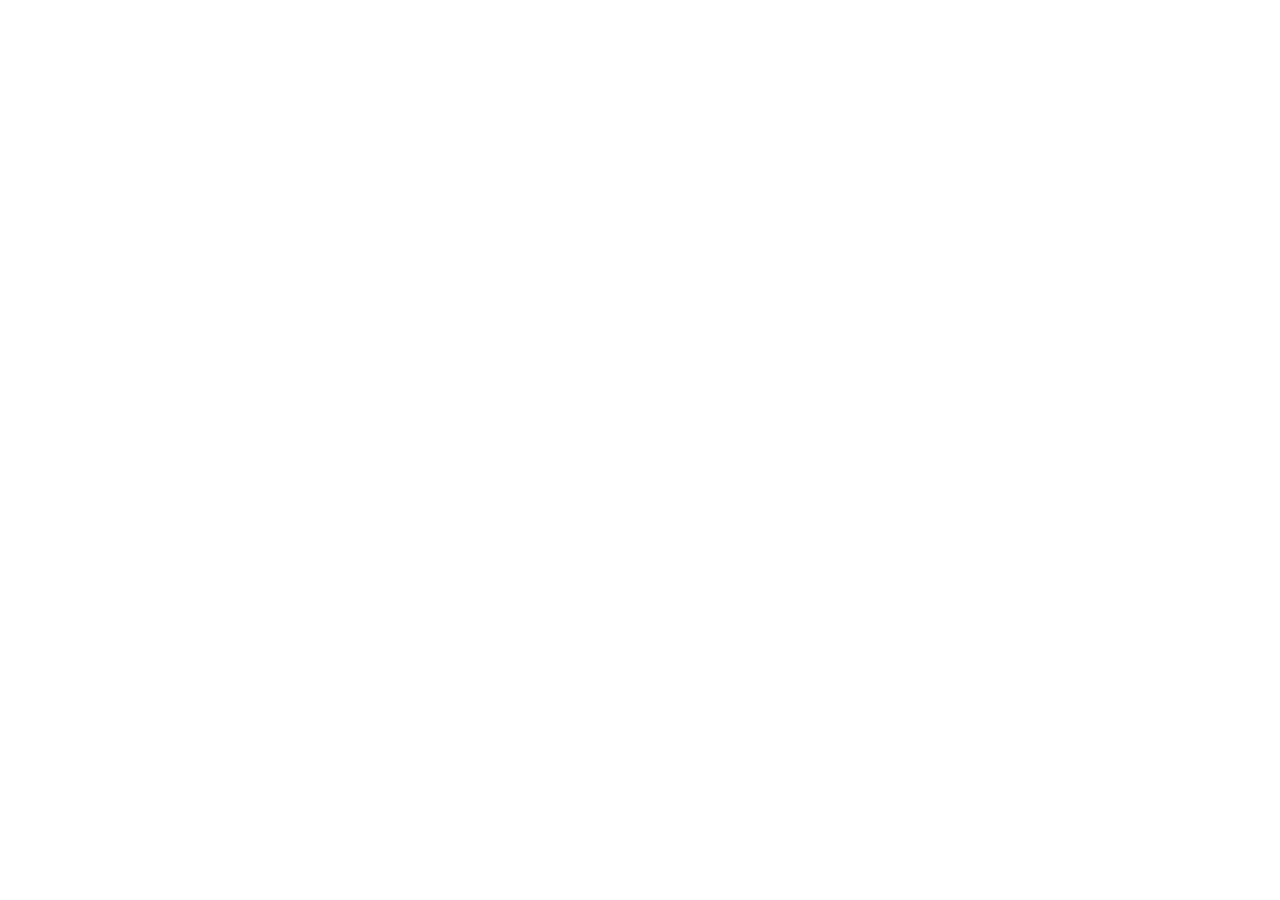
==== commit 23e80974: "Update script and stylesheet links in index.html" ====
--- a/myuandwe/index.html
+++ b/myuandwe/index.html
@@ -5,8 +5,8 @@
     <link rel="icon" type="image/svg+xml" href="/myuandwe/logo.png" />
     <meta name="viewport" content="width=device-width, initial-scale=1.0" />
     <title>hr-frontend</title>
-    <script type="module" crossorigin src="/myuandwe/assets/index-lRgDsmLh.js"></script>
-    <link rel="stylesheet" crossorigin href="/myuandwe/assets/index-Ogg2T7jE.css">
+    <script type="module" crossorigin src="/myuandwe/assets/index-BNtQwHTW.js"></script>
+    <link rel="stylesheet" crossorigin href="/myuandwe/assets/index-DV4AABtP.js.css">
   </head>
   <body>
     <div id="root"></div>
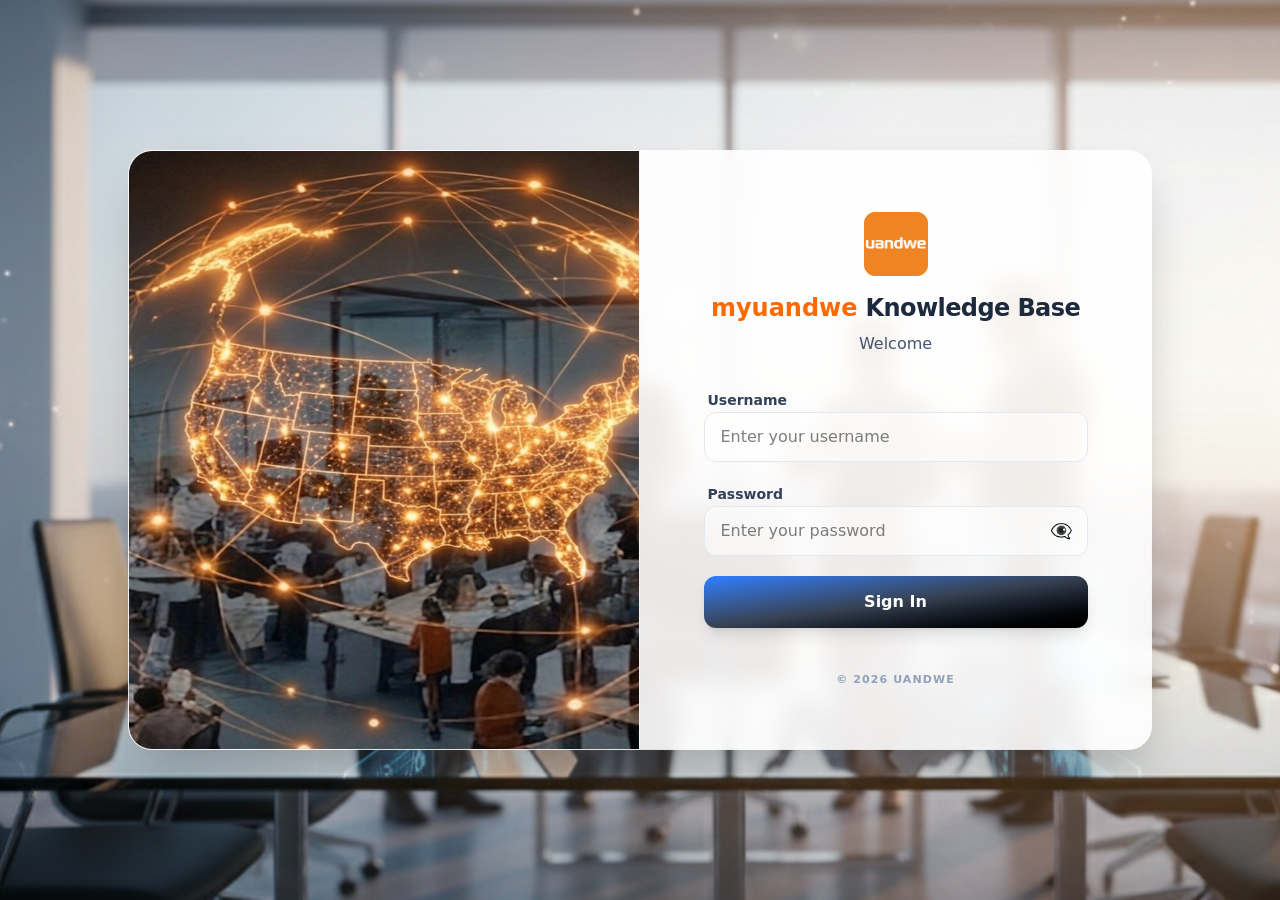
==== commit 51c25dec: "Update index.html" ====
--- a/myuandwe/index.html
+++ b/myuandwe/index.html
@@ -5,8 +5,8 @@
     <link rel="icon" type="image/svg+xml" href="/myuandwe/logo.png" />
     <meta name="viewport" content="width=device-width, initial-scale=1.0" />
     <title>hr-frontend</title>
-    <script type="module" crossorigin src="/myuandwe/assets/index-BNtQwHTW.js"></script>
-    <link rel="stylesheet" crossorigin href="/myuandwe/assets/index-DV4AABtP.js.css">
+    <script type="module" crossorigin src="/myuandwe/assets/index-Ct0HyVMh.js"></script>
+    <link rel="stylesheet" crossorigin href="/myuandwe/assets/index-BNtQwHTW.css">
   </head>
   <body>
     <div id="root"></div>
--- a/myuandwe/assets/index-BNtQwHTW.css
+++ b/myuandwe/assets/index-BNtQwHTW.css
@@ -0,0 +1 @@
+@charset "UTF-8";.react-datepicker__navigation-icon:before,.react-datepicker__year-read-view--down-arrow,.react-datepicker__month-read-view--down-arrow,.react-datepicker__month-year-read-view--down-arrow{border-color:#ccc;border-style:solid;border-width:3px 3px 0 0;content:"";display:block;height:9px;position:absolute;top:6px;width:9px}.react-datepicker__sr-only{position:absolute;width:1px;height:1px;padding:0;margin:-1px;overflow:hidden;clip-path:inset(50%);white-space:nowrap;border:0}.react-datepicker-wrapper{display:inline-block;padding:0;border:0}.react-datepicker{font-family:Helvetica Neue,helvetica,arial,sans-serif;font-size:.8rem;background-color:#fff;color:#000;border:1px solid #aeaeae;border-radius:.3rem;display:inline-block;position:relative;line-height:initial}.react-datepicker--time-only .react-datepicker__time-container{border-left:0}.react-datepicker--time-only .react-datepicker__time,.react-datepicker--time-only .react-datepicker__time-box{border-bottom-left-radius:.375em;border-bottom-right-radius:.375em}.react-datepicker-popper{z-index:1;line-height:0}.react-datepicker-popper .react-datepicker__triangle{stroke:#aeaeae}.react-datepicker-popper[data-placement^=bottom] .react-datepicker__triangle{fill:#f0f0f0;color:#f0f0f0}.react-datepicker-popper[data-placement^=top] .react-datepicker__triangle,.react-datepicker-popper--header-middle[data-placement^=bottom] .react-datepicker__triangle,.react-datepicker-popper--header-bottom[data-placement^=bottom] .react-datepicker__triangle{fill:#fff;color:#fff}.react-datepicker-popper--header-bottom[data-placement^=top] .react-datepicker__triangle{fill:#f0f0f0;color:#f0f0f0}.react-datepicker__header{text-align:center;background-color:#f0f0f0;border-bottom:1px solid #aeaeae;border-top-left-radius:.3rem;padding:8px 0;position:relative}.react-datepicker__header--time{padding-bottom:8px;padding-left:5px;padding-right:5px}.react-datepicker__header--time:not(.react-datepicker__header--time--only){border-top-left-radius:0}.react-datepicker__header:not(.react-datepicker__header--has-time-select,.react-datepicker__header--middle,.react-datepicker__header--bottom){border-top-right-radius:.3rem}.react-datepicker__header--middle{border-top:1px solid #aeaeae;border-radius:0;margin-top:4px}.react-datepicker__header--bottom{border-bottom:none;border-top:1px solid #aeaeae;border-radius:0 0 .3rem .3rem}.react-datepicker__header-wrapper{position:relative}.react-datepicker__header-wrapper .react-datepicker__navigation--next--with-time:not(.react-datepicker__navigation--next--with-today-button){right:2px}.react-datepicker__year-dropdown-container--select,.react-datepicker__month-dropdown-container--select,.react-datepicker__month-year-dropdown-container--select,.react-datepicker__year-dropdown-container--scroll,.react-datepicker__month-dropdown-container--scroll,.react-datepicker__month-year-dropdown-container--scroll{display:inline-block;margin:0 15px}.react-datepicker__month-select,.react-datepicker__year-select,.react-datepicker__month-year-select{background-color:transparent;border:1px solid #aeaeae;border-radius:.3rem;color:inherit;cursor:pointer;font-family:inherit;font-size:inherit;margin-top:5px;padding:2px 5px}.react-datepicker__month-select:focus-visible,.react-datepicker__year-select:focus-visible,.react-datepicker__month-year-select:focus-visible{outline:auto 1px}.react-datepicker__current-month,.react-datepicker-time__header,.react-datepicker-year-header{margin-top:0;color:#000;font-weight:700;font-size:.944rem}h2.react-datepicker__current-month{padding:0;margin:0}.react-datepicker-time__header{text-overflow:ellipsis;white-space:nowrap;overflow:hidden}.react-datepicker__navigation{align-items:center;background:none;display:flex;justify-content:center;text-align:center;cursor:pointer;position:absolute;top:2px;padding:0;border:none;z-index:1;height:32px;width:32px;text-indent:-999em;overflow:hidden}.react-datepicker__navigation--previous{left:2px}.react-datepicker__navigation--next{right:2px}.react-datepicker__navigation--next--with-time:not(.react-datepicker__navigation--next--with-today-button){right:85px}.react-datepicker__navigation--years{position:relative;top:0;display:block;margin-left:auto;margin-right:auto}.react-datepicker__navigation--years-previous{top:4px}.react-datepicker__navigation--years-upcoming{top:-4px}.react-datepicker__navigation:hover *:before{border-color:#a6a6a6}.react-datepicker__navigation-icon{position:relative;top:-1px;font-size:20px;width:0}.react-datepicker__navigation-icon--next{left:-2px}.react-datepicker__navigation-icon--next:before{transform:rotate(45deg);left:-7px}.react-datepicker__navigation-icon--previous{right:-2px}.react-datepicker__navigation-icon--previous:before{transform:rotate(225deg);right:-7px}.react-datepicker__month-container{float:left}.react-datepicker__year{margin:.5em;text-align:center}.react-datepicker__year-wrapper{display:flex;flex-wrap:wrap;max-width:180px}.react-datepicker__year .react-datepicker__year-text{display:inline-block;width:5em;margin:2px}.react-datepicker__month{margin:.5em;text-align:center}.react-datepicker__month .react-datepicker__month-text,.react-datepicker__month .react-datepicker__quarter-text{display:inline-block;width:5em;margin:2px}.react-datepicker__input-time-container{clear:both;width:100%;float:left;margin:5px 0 10px 15px;text-align:left}.react-datepicker__input-time-container .react-datepicker-time__caption,.react-datepicker__input-time-container .react-datepicker-time__input-container{display:inline-block}.react-datepicker__input-time-container .react-datepicker-time__input-container .react-datepicker-time__input{display:inline-block;margin-left:10px}.react-datepicker__input-time-container .react-datepicker-time__input-container .react-datepicker-time__input input{width:auto}.react-datepicker__input-time-container .react-datepicker-time__input-container .react-datepicker-time__input input[type=time]::-webkit-inner-spin-button,.react-datepicker__input-time-container .react-datepicker-time__input-container .react-datepicker-time__input input[type=time]::-webkit-outer-spin-button{-webkit-appearance:none;margin:0}.react-datepicker__input-time-container .react-datepicker-time__input-container .react-datepicker-time__input input[type=time]{-moz-appearance:textfield}.react-datepicker__input-time-container .react-datepicker-time__input-container .react-datepicker-time__delimiter{margin-left:5px;display:inline-block}.react-datepicker__time-container{float:right;border-left:1px solid #aeaeae;width:85px}.react-datepicker__time-container--with-today-button{display:inline;border:1px solid #aeaeae;border-radius:.375em;position:absolute;right:-87px;top:0}.react-datepicker__time-container .react-datepicker__time{position:relative;background:#fff;border-bottom-right-radius:.375em}.react-datepicker__time-container .react-datepicker__time .react-datepicker__time-box{width:85px;overflow-x:hidden;margin:0 auto;text-align:center;border-bottom-right-radius:.375em}.react-datepicker__time-container .react-datepicker__time .react-datepicker__time-box ul.react-datepicker__time-list{list-style:none;margin:0;height:calc(195px + 1.0625em);overflow-y:scroll;padding-right:0;padding-left:0;width:100%;box-sizing:content-box}.react-datepicker__time-container .react-datepicker__time .react-datepicker__time-box ul.react-datepicker__time-list li.react-datepicker__time-list-item{height:30px;padding:5px 10px;white-space:nowrap}.react-datepicker__time-container .react-datepicker__time .react-datepicker__time-box ul.react-datepicker__time-list li.react-datepicker__time-list-item:hover{cursor:pointer;background-color:#f0f0f0}.react-datepicker__time-container .react-datepicker__time .react-datepicker__time-box ul.react-datepicker__time-list li.react-datepicker__time-list-item--selected{background-color:#216ba5;color:#fff;font-weight:700}.react-datepicker__time-container .react-datepicker__time .react-datepicker__time-box ul.react-datepicker__time-list li.react-datepicker__time-list-item--selected:hover{background-color:#216ba5}.react-datepicker__time-container .react-datepicker__time .react-datepicker__time-box ul.react-datepicker__time-list li.react-datepicker__time-list-item--disabled{color:#ccc}.react-datepicker__time-container .react-datepicker__time .react-datepicker__time-box ul.react-datepicker__time-list li.react-datepicker__time-list-item--disabled:hover{cursor:default;background-color:transparent}.react-datepicker__week-number{color:#ccc;display:inline-block;width:2.125em;line-height:2.125em;text-align:center;margin:.208em}.react-datepicker__week-number.react-datepicker__week-number--clickable{cursor:pointer}.react-datepicker__week-number.react-datepicker__week-number--clickable:not(.react-datepicker__week-number--selected):hover{border-radius:.3rem;background-color:#f0f0f0}.react-datepicker__week-number--selected{border-radius:.3rem;background-color:#216ba5;color:#fff}.react-datepicker__week-number--selected:hover{background-color:#1d5d90}.react-datepicker__day-names{text-align:center;white-space:nowrap;margin-bottom:-8px}.react-datepicker__week{white-space:nowrap}.react-datepicker__day-name,.react-datepicker__day,.react-datepicker__time-name{color:#000;display:inline-block;width:2.125em;line-height:2.125em;text-align:center;margin:.208em}.react-datepicker__day-name--disabled,.react-datepicker__day--disabled,.react-datepicker__time-name--disabled{cursor:default;color:#ccc}.react-datepicker__day,.react-datepicker__month-text,.react-datepicker__quarter-text,.react-datepicker__year-text{cursor:pointer}.react-datepicker__day:not([aria-disabled=true]):hover,.react-datepicker__month-text:not([aria-disabled=true]):hover,.react-datepicker__quarter-text:not([aria-disabled=true]):hover,.react-datepicker__year-text:not([aria-disabled=true]):hover{border-radius:.3rem;background-color:#f0f0f0}.react-datepicker__day--today,.react-datepicker__month-text--today,.react-datepicker__quarter-text--today,.react-datepicker__year-text--today{font-weight:700}.react-datepicker__day--highlighted,.react-datepicker__month-text--highlighted,.react-datepicker__quarter-text--highlighted,.react-datepicker__year-text--highlighted{border-radius:.3rem;background-color:#3dcc4a;color:#fff}.react-datepicker__day--highlighted:not([aria-disabled=true]):hover,.react-datepicker__month-text--highlighted:not([aria-disabled=true]):hover,.react-datepicker__quarter-text--highlighted:not([aria-disabled=true]):hover,.react-datepicker__year-text--highlighted:not([aria-disabled=true]):hover{background-color:#32be3f}.react-datepicker__day--highlighted-custom-1,.react-datepicker__month-text--highlighted-custom-1,.react-datepicker__quarter-text--highlighted-custom-1,.react-datepicker__year-text--highlighted-custom-1{color:#f0f}.react-datepicker__day--highlighted-custom-2,.react-datepicker__month-text--highlighted-custom-2,.react-datepicker__quarter-text--highlighted-custom-2,.react-datepicker__year-text--highlighted-custom-2{color:green}.react-datepicker__day--holidays,.react-datepicker__month-text--holidays,.react-datepicker__quarter-text--holidays,.react-datepicker__year-text--holidays{position:relative;border-radius:.3rem;background-color:#ff6803;color:#fff}.react-datepicker__day--holidays .overlay,.react-datepicker__month-text--holidays .overlay,.react-datepicker__quarter-text--holidays .overlay,.react-datepicker__year-text--holidays .overlay{position:absolute;bottom:100%;left:50%;transform:translate(-50%);background-color:#333;color:#fff;padding:4px;border-radius:4px;white-space:nowrap;visibility:hidden;opacity:0;transition:visibility 0s,opacity .3s ease-in-out}.react-datepicker__day--holidays:not([aria-disabled=true]):hover,.react-datepicker__month-text--holidays:not([aria-disabled=true]):hover,.react-datepicker__quarter-text--holidays:not([aria-disabled=true]):hover,.react-datepicker__year-text--holidays:not([aria-disabled=true]):hover{background-color:#cf5300}.react-datepicker__day--holidays:hover .overlay,.react-datepicker__month-text--holidays:hover .overlay,.react-datepicker__quarter-text--holidays:hover .overlay,.react-datepicker__year-text--holidays:hover .overlay{visibility:visible;opacity:1}.react-datepicker__day--selected,.react-datepicker__day--in-selecting-range,.react-datepicker__day--in-range,.react-datepicker__month-text--selected,.react-datepicker__month-text--in-selecting-range,.react-datepicker__month-text--in-range,.react-datepicker__quarter-text--selected,.react-datepicker__quarter-text--in-selecting-range,.react-datepicker__quarter-text--in-range,.react-datepicker__year-text--selected,.react-datepicker__year-text--in-selecting-range,.react-datepicker__year-text--in-range{border-radius:.3rem;background-color:#216ba5;color:#fff}.react-datepicker__day--selected:not([aria-disabled=true]):hover,.react-datepicker__day--in-selecting-range:not([aria-disabled=true]):hover,.react-datepicker__day--in-range:not([aria-disabled=true]):hover,.react-datepicker__month-text--selected:not([aria-disabled=true]):hover,.react-datepicker__month-text--in-selecting-range:not([aria-disabled=true]):hover,.react-datepicker__month-text--in-range:not([aria-disabled=true]):hover,.react-datepicker__quarter-text--selected:not([aria-disabled=true]):hover,.react-datepicker__quarter-text--in-selecting-range:not([aria-disabled=true]):hover,.react-datepicker__quarter-text--in-range:not([aria-disabled=true]):hover,.react-datepicker__year-text--selected:not([aria-disabled=true]):hover,.react-datepicker__year-text--in-selecting-range:not([aria-disabled=true]):hover,.react-datepicker__year-text--in-range:not([aria-disabled=true]):hover{background-color:#1d5d90}.react-datepicker__day--keyboard-selected,.react-datepicker__month-text--keyboard-selected,.react-datepicker__quarter-text--keyboard-selected,.react-datepicker__year-text--keyboard-selected{border-radius:.3rem;background-color:#bad9f1;color:#000}.react-datepicker__day--keyboard-selected:not([aria-disabled=true]):hover,.react-datepicker__month-text--keyboard-selected:not([aria-disabled=true]):hover,.react-datepicker__quarter-text--keyboard-selected:not([aria-disabled=true]):hover,.react-datepicker__year-text--keyboard-selected:not([aria-disabled=true]):hover{background-color:#1d5d90;color:#fff}.react-datepicker__day--in-selecting-range:not(.react-datepicker__day--in-range,.react-datepicker__month-text--in-range,.react-datepicker__quarter-text--in-range,.react-datepicker__year-text--in-range),.react-datepicker__month-text--in-selecting-range:not(.react-datepicker__day--in-range,.react-datepicker__month-text--in-range,.react-datepicker__quarter-text--in-range,.react-datepicker__year-text--in-range),.react-datepicker__quarter-text--in-selecting-range:not(.react-datepicker__day--in-range,.react-datepicker__month-text--in-range,.react-datepicker__quarter-text--in-range,.react-datepicker__year-text--in-range),.react-datepicker__year-text--in-selecting-range:not(.react-datepicker__day--in-range,.react-datepicker__month-text--in-range,.react-datepicker__quarter-text--in-range,.react-datepicker__year-text--in-range){background-color:#216ba580}.react-datepicker__month--selecting-range .react-datepicker__day--in-range:not(.react-datepicker__day--in-selecting-range,.react-datepicker__month-text--in-selecting-range,.react-datepicker__quarter-text--in-selecting-range,.react-datepicker__year-text--in-selecting-range),.react-datepicker__year--selecting-range .react-datepicker__day--in-range:not(.react-datepicker__day--in-selecting-range,.react-datepicker__month-text--in-selecting-range,.react-datepicker__quarter-text--in-selecting-range,.react-datepicker__year-text--in-selecting-range),.react-datepicker__month--selecting-range .react-datepicker__month-text--in-range:not(.react-datepicker__day--in-selecting-range,.react-datepicker__month-text--in-selecting-range,.react-datepicker__quarter-text--in-selecting-range,.react-datepicker__year-text--in-selecting-range),.react-datepicker__year--selecting-range .react-datepicker__month-text--in-range:not(.react-datepicker__day--in-selecting-range,.react-datepicker__month-text--in-selecting-range,.react-datepicker__quarter-text--in-selecting-range,.react-datepicker__year-text--in-selecting-range),.react-datepicker__month--selecting-range .react-datepicker__quarter-text--in-range:not(.react-datepicker__day--in-selecting-range,.react-datepicker__month-text--in-selecting-range,.react-datepicker__quarter-text--in-selecting-range,.react-datepicker__year-text--in-selecting-range),.react-datepicker__year--selecting-range .react-datepicker__quarter-text--in-range:not(.react-datepicker__day--in-selecting-range,.react-datepicker__month-text--in-selecting-range,.react-datepicker__quarter-text--in-selecting-range,.react-datepicker__year-text--in-selecting-range),.react-datepicker__month--selecting-range .react-datepicker__year-text--in-range:not(.react-datepicker__day--in-selecting-range,.react-datepicker__month-text--in-selecting-range,.react-datepicker__quarter-text--in-selecting-range,.react-datepicker__year-text--in-selecting-range),.react-datepicker__year--selecting-range .react-datepicker__year-text--in-range:not(.react-datepicker__day--in-selecting-range,.react-datepicker__month-text--in-selecting-range,.react-datepicker__quarter-text--in-selecting-range,.react-datepicker__year-text--in-selecting-range){background-color:#f0f0f0;color:#000}.react-datepicker__day--disabled,.react-datepicker__month-text--disabled,.react-datepicker__quarter-text--disabled,.react-datepicker__year-text--disabled{cursor:default;color:#ccc}.react-datepicker__day--disabled .overlay,.react-datepicker__month-text--disabled .overlay,.react-datepicker__quarter-text--disabled .overlay,.react-datepicker__year-text--disabled .overlay{position:absolute;bottom:70%;left:50%;transform:translate(-50%);background-color:#333;color:#fff;padding:4px;border-radius:4px;white-space:nowrap;visibility:hidden;opacity:0;transition:visibility 0s,opacity .3s ease-in-out}.react-datepicker__input-container{position:relative;display:inline-block;width:100%}.react-datepicker__input-container .react-datepicker__calendar-icon{position:absolute;padding:.625em;box-sizing:content-box}.react-datepicker__view-calendar-icon input{padding:6px 10px 5px 25px}.react-datepicker__year-read-view,.react-datepicker__month-read-view,.react-datepicker__month-year-read-view{border:1px solid transparent;border-radius:.3rem;position:relative}.react-datepicker__year-read-view:hover,.react-datepicker__month-read-view:hover,.react-datepicker__month-year-read-view:hover{cursor:pointer}.react-datepicker__year-read-view:hover .react-datepicker__year-read-view--down-arrow,.react-datepicker__year-read-view:hover .react-datepicker__month-read-view--down-arrow,.react-datepicker__month-read-view:hover .react-datepicker__year-read-view--down-arrow,.react-datepicker__month-read-view:hover .react-datepicker__month-read-view--down-arrow,.react-datepicker__month-year-read-view:hover .react-datepicker__year-read-view--down-arrow,.react-datepicker__month-year-read-view:hover .react-datepicker__month-read-view--down-arrow{border-top-color:#b3b3b3}.react-datepicker__year-read-view--down-arrow,.react-datepicker__month-read-view--down-arrow,.react-datepicker__month-year-read-view--down-arrow{transform:rotate(135deg);right:-16px;top:0}.react-datepicker__year-dropdown,.react-datepicker__month-dropdown,.react-datepicker__month-year-dropdown{background-color:#f0f0f0;position:absolute;width:50%;left:25%;top:30px;z-index:1;text-align:center;border-radius:.3rem;border:1px solid #aeaeae}.react-datepicker__year-dropdown:hover,.react-datepicker__month-dropdown:hover,.react-datepicker__month-year-dropdown:hover{cursor:pointer}.react-datepicker__year-dropdown--scrollable,.react-datepicker__month-dropdown--scrollable,.react-datepicker__month-year-dropdown--scrollable{height:150px;overflow-y:scroll}.react-datepicker__year-option,.react-datepicker__month-option,.react-datepicker__month-year-option{line-height:20px;width:100%;display:block;margin-left:auto;margin-right:auto}.react-datepicker__year-option:first-of-type,.react-datepicker__month-option:first-of-type,.react-datepicker__month-year-option:first-of-type{border-top-left-radius:.3rem;border-top-right-radius:.3rem}.react-datepicker__year-option:last-of-type,.react-datepicker__month-option:last-of-type,.react-datepicker__month-year-option:last-of-type{-webkit-user-select:none;-moz-user-select:none;-ms-user-select:none;user-select:none;border-bottom-left-radius:.3rem;border-bottom-right-radius:.3rem}.react-datepicker__year-option:hover,.react-datepicker__month-option:hover,.react-datepicker__month-year-option:hover{background-color:#ccc}.react-datepicker__year-option:hover .react-datepicker__navigation--years-upcoming,.react-datepicker__month-option:hover .react-datepicker__navigation--years-upcoming,.react-datepicker__month-year-option:hover .react-datepicker__navigation--years-upcoming{border-bottom-color:#b3b3b3}.react-datepicker__year-option:hover .react-datepicker__navigation--years-previous,.react-datepicker__month-option:hover .react-datepicker__navigation--years-previous,.react-datepicker__month-year-option:hover .react-datepicker__navigation--years-previous{border-top-color:#b3b3b3}.react-datepicker__year-option--selected,.react-datepicker__month-option--selected,.react-datepicker__month-year-option--selected{position:absolute;left:15px}.react-datepicker__close-icon{cursor:pointer;background-color:transparent;border:0;outline:0;padding:0 6px 0 0;position:absolute;top:0;right:0;height:100%;display:table-cell;vertical-align:middle}.react-datepicker__close-icon:after{cursor:pointer;background-color:#216ba5;color:#fff;border-radius:50%;height:16px;width:16px;padding:2px;font-size:12px;line-height:1;text-align:center;display:table-cell;vertical-align:middle;content:"×"}.react-datepicker__close-icon--disabled{cursor:default}.react-datepicker__close-icon--disabled:after{cursor:default;background-color:#ccc}.react-datepicker__today-button{background:#f0f0f0;border-top:1px solid #aeaeae;cursor:pointer;text-align:center;font-weight:700;padding:5px 0;clear:left}.react-datepicker__portal{position:fixed;width:100vw;height:100vh;background-color:#000c;left:0;top:0;justify-content:center;align-items:center;display:flex;z-index:2147483647}.react-datepicker__children-container{width:17.25em;margin:.5em;padding-right:.25em;padding-left:.25em;height:auto}.react-datepicker__aria-live{position:absolute;clip-path:circle(0);border:0;height:1px;margin:-1px;overflow:hidden;padding:0;width:1px;white-space:nowrap}.react-datepicker__calendar-icon{width:1em;height:1em;vertical-align:-.125em}.react-datepicker-popper-offset{margin-top:-.7em}@layer properties{@supports (((-webkit-hyphens:none)) and (not (margin-trim:inline))) or ((-moz-orient:inline) and (not (color:rgb(from red r g b)))){*,:before,:after,::backdrop{--tw-translate-x:0;--tw-translate-y:0;--tw-translate-z:0;--tw-rotate-x:initial;--tw-rotate-y:initial;--tw-rotate-z:initial;--tw-skew-x:initial;--tw-skew-y:initial;--tw-space-y-reverse:0;--tw-divide-y-reverse:0;--tw-border-style:solid;--tw-gradient-position:initial;--tw-gradient-from:#0000;--tw-gradient-via:#0000;--tw-gradient-to:#0000;--tw-gradient-stops:initial;--tw-gradient-via-stops:initial;--tw-gradient-from-position:0%;--tw-gradient-via-position:50%;--tw-gradient-to-position:100%;--tw-leading:initial;--tw-font-weight:initial;--tw-tracking:initial;--tw-shadow:0 0 #0000;--tw-shadow-color:initial;--tw-shadow-alpha:100%;--tw-inset-shadow:0 0 #0000;--tw-inset-shadow-color:initial;--tw-inset-shadow-alpha:100%;--tw-ring-color:initial;--tw-ring-shadow:0 0 #0000;--tw-inset-ring-color:initial;--tw-inset-ring-shadow:0 0 #0000;--tw-ring-inset:initial;--tw-ring-offset-width:0px;--tw-ring-offset-color:#fff;--tw-ring-offset-shadow:0 0 #0000;--tw-blur:initial;--tw-brightness:initial;--tw-contrast:initial;--tw-grayscale:initial;--tw-hue-rotate:initial;--tw-invert:initial;--tw-opacity:initial;--tw-saturate:initial;--tw-sepia:initial;--tw-drop-shadow:initial;--tw-drop-shadow-color:initial;--tw-drop-shadow-alpha:100%;--tw-drop-shadow-size:initial;--tw-backdrop-blur:initial;--tw-backdrop-brightness:initial;--tw-backdrop-contrast:initial;--tw-backdrop-grayscale:initial;--tw-backdrop-hue-rotate:initial;--tw-backdrop-invert:initial;--tw-backdrop-opacity:initial;--tw-backdrop-saturate:initial;--tw-backdrop-sepia:initial;--tw-duration:initial;--tw-ease:initial;--tw-scale-x:1;--tw-scale-y:1;--tw-scale-z:1}}}@layer theme{:root,:host{--font-sans:ui-sans-serif,system-ui,sans-serif,"Apple Color Emoji","Segoe UI Emoji","Segoe UI Symbol","Noto Color Emoji";--font-mono:ui-monospace,SFMono-Regular,Menlo,Monaco,Consolas,"Liberation Mono","Courier New",monospace;--color-red-50:oklch(97.1% .013 17.38);--color-red-100:oklch(93.6% .032 17.717);--color-red-200:oklch(88.5% .062 18.334);--color-red-400:oklch(70.4% .191 22.216);--color-red-500:oklch(63.7% .237 25.331);--color-red-600:oklch(57.7% .245 27.325);--color-red-700:oklch(50.5% .213 27.518);--color-red-800:oklch(44.4% .177 26.899);--color-orange-100:oklch(95.4% .038 75.164);--color-orange-400:oklch(75% .183 55.934);--color-orange-500:oklch(70.5% .213 47.604);--color-orange-700:oklch(55.3% .195 38.402);--color-amber-50:oklch(98.7% .022 95.277);--color-amber-100:oklch(96.2% .059 95.617);--color-amber-200:oklch(92.4% .12 95.746);--color-amber-700:oklch(55.5% .163 48.998);--color-yellow-50:oklch(98.7% .026 102.212);--color-yellow-100:oklch(97.3% .071 103.193);--color-yellow-400:oklch(85.2% .199 91.936);--color-yellow-500:oklch(79.5% .184 86.047);--color-yellow-600:oklch(68.1% .162 75.834);--color-yellow-700:oklch(55.4% .135 66.442);--color-yellow-800:oklch(47.6% .114 61.907);--color-green-50:oklch(98.2% .018 155.826);--color-green-100:oklch(96.2% .044 156.743);--color-green-200:oklch(92.5% .084 155.995);--color-green-500:oklch(72.3% .219 149.579);--color-green-600:oklch(62.7% .194 149.214);--color-green-700:oklch(52.7% .154 150.069);--color-green-800:oklch(44.8% .119 151.328);--color-blue-50:oklch(97% .014 254.604);--color-blue-100:oklch(93.2% .032 255.585);--color-blue-200:oklch(88.2% .059 254.128);--color-blue-300:oklch(80.9% .105 251.813);--color-blue-400:oklch(70.7% .165 254.624);--color-blue-500:oklch(62.3% .214 259.815);--color-blue-600:oklch(54.6% .245 262.881);--color-blue-700:oklch(48.8% .243 264.376);--color-blue-800:oklch(42.4% .199 265.638);--color-blue-900:oklch(37.9% .146 265.522);--color-indigo-50:oklch(96.2% .018 272.314);--color-indigo-100:oklch(93% .034 272.788);--color-indigo-800:oklch(39.8% .195 277.366);--color-purple-50:oklch(97.7% .014 308.299);--color-purple-100:oklch(94.6% .033 307.174);--color-purple-200:oklch(90.2% .063 306.703);--color-purple-400:oklch(71.4% .203 305.504);--color-purple-500:oklch(62.7% .265 303.9);--color-purple-600:oklch(55.8% .288 302.321);--color-purple-700:oklch(49.6% .265 301.924);--color-purple-800:oklch(43.8% .218 303.724);--color-pink-200:oklch(89.9% .061 343.231);--color-pink-400:oklch(71.8% .202 349.761);--color-pink-500:oklch(65.6% .241 354.308);--color-slate-200:oklch(92.9% .013 255.508);--color-slate-400:oklch(70.4% .04 256.788);--color-slate-600:oklch(44.6% .043 257.281);--color-slate-700:oklch(37.2% .044 257.287);--color-slate-800:oklch(27.9% .041 260.031);--color-gray-50:oklch(98.5% .002 247.839);--color-gray-100:oklch(96.7% .003 264.542);--color-gray-200:oklch(92.8% .006 264.531);--color-gray-300:oklch(87.2% .01 258.338);--color-gray-400:oklch(70.7% .022 261.325);--color-gray-500:oklch(55.1% .027 264.364);--color-gray-600:oklch(44.6% .03 256.802);--color-gray-700:oklch(37.3% .034 259.733);--color-gray-800:oklch(27.8% .033 256.848);--color-gray-900:oklch(21% .034 264.665);--color-black:#000;--color-white:#fff;--spacing:.25rem;--container-xs:20rem;--container-sm:24rem;--container-md:28rem;--container-xl:36rem;--container-2xl:42rem;--container-3xl:48rem;--container-4xl:56rem;--container-5xl:64rem;--container-6xl:72rem;--container-7xl:80rem;--text-xs:.75rem;--text-xs--line-height:calc(1/.75);--text-sm:.875rem;--text-sm--line-height:calc(1.25/.875);--text-base:1rem;--text-base--line-height: 1.5 ;--text-lg:1.125rem;--text-lg--line-height:calc(1.75/1.125);--text-xl:1.25rem;--text-xl--line-height:calc(1.75/1.25);--text-2xl:1.5rem;--text-2xl--line-height:calc(2/1.5);--text-3xl:1.875rem;--text-3xl--line-height: 1.2 ;--text-4xl:2.25rem;--text-4xl--line-height:calc(2.5/2.25);--text-5xl:3rem;--text-5xl--line-height:1;--text-6xl:3.75rem;--text-6xl--line-height:1;--font-weight-medium:500;--font-weight-semibold:600;--font-weight-bold:700;--font-weight-extrabold:800;--tracking-tight:-.025em;--tracking-wide:.025em;--tracking-wider:.05em;--tracking-widest:.1em;--leading-tight:1.25;--radius-md:.375rem;--radius-lg:.5rem;--radius-xl:.75rem;--radius-2xl:1rem;--radius-3xl:1.5rem;--ease-out:cubic-bezier(0,0,.2,1);--animate-spin:spin 1s linear infinite;--animate-ping:ping 1s cubic-bezier(0,0,.2,1)infinite;--animate-pulse:pulse 2s cubic-bezier(.4,0,.6,1)infinite;--blur-sm:8px;--blur-md:12px;--blur-lg:16px;--blur-xl:24px;--blur-2xl:40px;--blur-3xl:64px;--default-transition-duration:.15s;--default-transition-timing-function:cubic-bezier(.4,0,.2,1);--default-font-family:var(--font-sans);--default-mono-font-family:var(--font-mono)}}@layer base{*,:after,:before,::backdrop{box-sizing:border-box;border:0 solid;margin:0;padding:0}::file-selector-button{box-sizing:border-box;border:0 solid;margin:0;padding:0}html,:host{-webkit-text-size-adjust:100%;tab-size:4;line-height:1.5;font-family:var(--default-font-family,ui-sans-serif,system-ui,sans-serif,"Apple Color Emoji","Segoe UI Emoji","Segoe UI Symbol","Noto Color Emoji");font-feature-settings:var(--default-font-feature-settings,normal);font-variation-settings:var(--default-font-variation-settings,normal);-webkit-tap-highlight-color:transparent}hr{height:0;color:inherit;border-top-width:1px}abbr:where([title]){-webkit-text-decoration:underline dotted;text-decoration:underline dotted}h1,h2,h3,h4,h5,h6{font-size:inherit;font-weight:inherit}a{color:inherit;-webkit-text-decoration:inherit;text-decoration:inherit}b,strong{font-weight:bolder}code,kbd,samp,pre{font-family:var(--default-mono-font-family,ui-monospace,SFMono-Regular,Menlo,Monaco,Consolas,"Liberation Mono","Courier New",monospace);font-feature-settings:var(--default-mono-font-feature-settings,normal);font-variation-settings:var(--default-mono-font-variation-settings,normal);font-size:1em}small{font-size:80%}sub,sup{vertical-align:baseline;font-size:75%;line-height:0;position:relative}sub{bottom:-.25em}sup{top:-.5em}table{text-indent:0;border-color:inherit;border-collapse:collapse}:-moz-focusring{outline:auto}progress{vertical-align:baseline}summary{display:list-item}ol,ul,menu{list-style:none}img,svg,video,canvas,audio,iframe,embed,object{vertical-align:middle;display:block}img,video{max-width:100%;height:auto}button,input,select,optgroup,textarea{font:inherit;font-feature-settings:inherit;font-variation-settings:inherit;letter-spacing:inherit;color:inherit;opacity:1;background-color:#0000;border-radius:0}::file-selector-button{font:inherit;font-feature-settings:inherit;font-variation-settings:inherit;letter-spacing:inherit;color:inherit;opacity:1;background-color:#0000;border-radius:0}:where(select:is([multiple],[size])) optgroup{font-weight:bolder}:where(select:is([multiple],[size])) optgroup option{padding-inline-start:20px}::file-selector-button{margin-inline-end:4px}::placeholder{opacity:1}@supports (not ((-webkit-appearance:-apple-pay-button))) or (contain-intrinsic-size:1px){::placeholder{color:currentColor}@supports (color:color-mix(in lab,red,red)){::placeholder{color:color-mix(in oklab,currentcolor 50%,transparent)}}}textarea{resize:vertical}::-webkit-search-decoration{-webkit-appearance:none}::-webkit-date-and-time-value{min-height:1lh;text-align:inherit}::-webkit-datetime-edit{display:inline-flex}::-webkit-datetime-edit-fields-wrapper{padding:0}::-webkit-datetime-edit{padding-block:0}::-webkit-datetime-edit-year-field{padding-block:0}::-webkit-datetime-edit-month-field{padding-block:0}::-webkit-datetime-edit-day-field{padding-block:0}::-webkit-datetime-edit-hour-field{padding-block:0}::-webkit-datetime-edit-minute-field{padding-block:0}::-webkit-datetime-edit-second-field{padding-block:0}::-webkit-datetime-edit-millisecond-field{padding-block:0}::-webkit-datetime-edit-meridiem-field{padding-block:0}::-webkit-calendar-picker-indicator{line-height:1}:-moz-ui-invalid{box-shadow:none}button,input:where([type=button],[type=reset],[type=submit]){appearance:button}::file-selector-button{appearance:button}::-webkit-inner-spin-button{height:auto}::-webkit-outer-spin-button{height:auto}[hidden]:where(:not([hidden=until-found])){display:none!important}}@layer components;@layer utilities{.pointer-events-none{pointer-events:none}.absolute{position:absolute}.fixed{position:fixed}.relative{position:relative}.sticky{position:sticky}.inset-0{inset:calc(var(--spacing)*0)}.-top-1{top:calc(var(--spacing)*-1)}.-top-40{top:calc(var(--spacing)*-40)}.top-0{top:calc(var(--spacing)*0)}.top-1\/2{top:50%}.top-2{top:calc(var(--spacing)*2)}.top-2\.5{top:calc(var(--spacing)*2.5)}.top-3{top:calc(var(--spacing)*3)}.top-3\.5{top:calc(var(--spacing)*3.5)}.top-6{top:calc(var(--spacing)*6)}.top-10{top:calc(var(--spacing)*10)}.top-20{top:calc(var(--spacing)*20)}.top-full{top:100%}.-right-1{right:calc(var(--spacing)*-1)}.-right-40{right:calc(var(--spacing)*-40)}.right-0{right:calc(var(--spacing)*0)}.right-2{right:calc(var(--spacing)*2)}.right-3{right:calc(var(--spacing)*3)}.right-4{right:calc(var(--spacing)*4)}.right-6{right:calc(var(--spacing)*6)}.right-10{right:calc(var(--spacing)*10)}.-bottom-1{bottom:calc(var(--spacing)*-1)}.-bottom-40{bottom:calc(var(--spacing)*-40)}.bottom-6{bottom:calc(var(--spacing)*6)}.bottom-10{bottom:calc(var(--spacing)*10)}.-left-40{left:calc(var(--spacing)*-40)}.left-0{left:calc(var(--spacing)*0)}.left-1\/2{left:50%}.left-3{left:calc(var(--spacing)*3)}.left-4{left:calc(var(--spacing)*4)}.left-10{left:calc(var(--spacing)*10)}.z-10{z-index:10}.z-20{z-index:20}.z-30{z-index:30}.z-50{z-index:50}.z-\[60\]{z-index:60}.z-\[70\]{z-index:70}.container{width:100%}@media(min-width:40rem){.container{max-width:40rem}}@media(min-width:48rem){.container{max-width:48rem}}@media(min-width:64rem){.container{max-width:64rem}}@media(min-width:80rem){.container{max-width:80rem}}@media(min-width:96rem){.container{max-width:96rem}}.mx-auto{margin-inline:auto}.my-8{margin-block:calc(var(--spacing)*8)}.-mt-2{margin-top:calc(var(--spacing)*-2)}.mt-0\.5{margin-top:calc(var(--spacing)*.5)}.mt-1{margin-top:calc(var(--spacing)*1)}.mt-2{margin-top:calc(var(--spacing)*2)}.mt-3{margin-top:calc(var(--spacing)*3)}.mt-4{margin-top:calc(var(--spacing)*4)}.mt-5{margin-top:calc(var(--spacing)*5)}.mt-6{margin-top:calc(var(--spacing)*6)}.mt-8{margin-top:calc(var(--spacing)*8)}.mt-16{margin-top:calc(var(--spacing)*16)}.mr-1{margin-right:calc(var(--spacing)*1)}.mr-3{margin-right:calc(var(--spacing)*3)}.mb-1{margin-bottom:calc(var(--spacing)*1)}.mb-1\.5{margin-bottom:calc(var(--spacing)*1.5)}.mb-2{margin-bottom:calc(var(--spacing)*2)}.mb-3{margin-bottom:calc(var(--spacing)*3)}.mb-4{margin-bottom:calc(var(--spacing)*4)}.mb-5{margin-bottom:calc(var(--spacing)*5)}.mb-6{margin-bottom:calc(var(--spacing)*6)}.mb-8{margin-bottom:calc(var(--spacing)*8)}.mb-10{margin-bottom:calc(var(--spacing)*10)}.mb-12{margin-bottom:calc(var(--spacing)*12)}.ml-1{margin-left:calc(var(--spacing)*1)}.ml-2{margin-left:calc(var(--spacing)*2)}.ml-3{margin-left:calc(var(--spacing)*3)}.block{display:block}.flex{display:flex}.grid{display:grid}.hidden{display:none}.inline-block{display:inline-block}.inline-flex{display:inline-flex}.table{display:table}.h-0\.5{height:calc(var(--spacing)*.5)}.h-1{height:calc(var(--spacing)*1)}.h-2{height:calc(var(--spacing)*2)}.h-3{height:calc(var(--spacing)*3)}.h-4{height:calc(var(--spacing)*4)}.h-5{height:calc(var(--spacing)*5)}.h-6{height:calc(var(--spacing)*6)}.h-8{height:calc(var(--spacing)*8)}.h-9{height:calc(var(--spacing)*9)}.h-10{height:calc(var(--spacing)*10)}.h-12{height:calc(var(--spacing)*12)}.h-16{height:calc(var(--spacing)*16)}.h-27{height:calc(var(--spacing)*27)}.h-64{height:calc(var(--spacing)*64)}.h-80{height:calc(var(--spacing)*80)}.h-82{height:calc(var(--spacing)*82)}.h-\[80vh\]{height:80vh}.h-\[600px\]{height:600px}.h-\[calc\(80vh-80px\)\]{height:calc(80vh - 80px)}.h-full{height:100%}.h-screen{height:100vh}.max-h-40{max-height:calc(var(--spacing)*40)}.max-h-48{max-height:calc(var(--spacing)*48)}.max-h-96{max-height:calc(var(--spacing)*96)}.max-h-\[70vh\]{max-height:70vh}.max-h-\[80vh\]{max-height:80vh}.max-h-\[90vh\]{max-height:90vh}.max-h-\[300px\]{max-height:300px}.max-h-\[400px\]{max-height:400px}.max-h-\[calc\(70vh-120px\)\]{max-height:calc(70vh - 120px)}.max-h-\[calc\(80vh-120px\)\]{max-height:calc(80vh - 120px)}.min-h-\[42px\]{min-height:42px}.min-h-screen{min-height:100vh}.w-1{width:calc(var(--spacing)*1)}.w-1\/2{width:50%}.w-2{width:calc(var(--spacing)*2)}.w-2\/3{width:66.6667%}.w-3{width:calc(var(--spacing)*3)}.w-4{width:calc(var(--spacing)*4)}.w-5{width:calc(var(--spacing)*5)}.w-6{width:calc(var(--spacing)*6)}.w-8{width:calc(var(--spacing)*8)}.w-9{width:calc(var(--spacing)*9)}.w-10{width:calc(var(--spacing)*10)}.w-12{width:calc(var(--spacing)*12)}.w-16{width:calc(var(--spacing)*16)}.w-20{width:calc(var(--spacing)*20)}.w-27{width:calc(var(--spacing)*27)}.w-32{width:calc(var(--spacing)*32)}.w-44{width:calc(var(--spacing)*44)}.w-56{width:calc(var(--spacing)*56)}.w-64{width:calc(var(--spacing)*64)}.w-72{width:calc(var(--spacing)*72)}.w-80{width:calc(var(--spacing)*80)}.w-\[92\%\]{width:92%}.w-\[95\%\]{width:95%}.w-full{width:100%}.max-w-2xl{max-width:var(--container-2xl)}.max-w-3xl{max-width:var(--container-3xl)}.max-w-4xl{max-width:var(--container-4xl)}.max-w-5xl{max-width:var(--container-5xl)}.max-w-6xl{max-width:var(--container-6xl)}.max-w-7xl{max-width:var(--container-7xl)}.max-w-\[95\%\]{max-width:95%}.max-w-md{max-width:var(--container-md)}.max-w-sm{max-width:var(--container-sm)}.max-w-xl{max-width:var(--container-xl)}.max-w-xs{max-width:var(--container-xs)}.min-w-0{min-width:calc(var(--spacing)*0)}.min-w-\[32px\]{min-width:32px}.min-w-\[80px\]{min-width:80px}.min-w-\[150px\]{min-width:150px}.min-w-\[200px\]{min-width:200px}.min-w-\[400px\]{min-width:400px}.min-w-full{min-width:100%}.flex-1{flex:1}.flex-shrink-0{flex-shrink:0}.-translate-x-1\/2{--tw-translate-x: -50% ;translate:var(--tw-translate-x)var(--tw-translate-y)}.-translate-y-1\/2{--tw-translate-y: -50% ;translate:var(--tw-translate-x)var(--tw-translate-y)}.rotate-180{rotate:180deg}.transform{transform:var(--tw-rotate-x,)var(--tw-rotate-y,)var(--tw-rotate-z,)var(--tw-skew-x,)var(--tw-skew-y,)}.animate-ping{animation:var(--animate-ping)}.animate-pulse{animation:var(--animate-pulse)}.animate-spin{animation:var(--animate-spin)}.cursor-not-allowed{cursor:not-allowed}.cursor-pointer{cursor:pointer}.cursor-wait{cursor:wait}.resize-none{resize:none}.resize-y{resize:vertical}.grid-cols-1{grid-template-columns:repeat(1,minmax(0,1fr))}.grid-cols-2{grid-template-columns:repeat(2,minmax(0,1fr))}.flex-col{flex-direction:column}.flex-wrap{flex-wrap:wrap}.items-center{align-items:center}.items-start{align-items:flex-start}.justify-between{justify-content:space-between}.justify-center{justify-content:center}.justify-end{justify-content:flex-end}.justify-items-center{justify-items:center}.gap-1{gap:calc(var(--spacing)*1)}.gap-2{gap:calc(var(--spacing)*2)}.gap-3{gap:calc(var(--spacing)*3)}.gap-4{gap:calc(var(--spacing)*4)}.gap-5{gap:calc(var(--spacing)*5)}.gap-6{gap:calc(var(--spacing)*6)}.gap-8{gap:calc(var(--spacing)*8)}.gap-12{gap:calc(var(--spacing)*12)}:where(.space-y-1>:not(:last-child)){--tw-space-y-reverse:0;margin-block-start:calc(calc(var(--spacing)*1)*var(--tw-space-y-reverse));margin-block-end:calc(calc(var(--spacing)*1)*calc(1 - var(--tw-space-y-reverse)))}:where(.space-y-2>:not(:last-child)){--tw-space-y-reverse:0;margin-block-start:calc(calc(var(--spacing)*2)*var(--tw-space-y-reverse));margin-block-end:calc(calc(var(--spacing)*2)*calc(1 - var(--tw-space-y-reverse)))}:where(.space-y-3>:not(:last-child)){--tw-space-y-reverse:0;margin-block-start:calc(calc(var(--spacing)*3)*var(--tw-space-y-reverse));margin-block-end:calc(calc(var(--spacing)*3)*calc(1 - var(--tw-space-y-reverse)))}:where(.space-y-4>:not(:last-child)){--tw-space-y-reverse:0;margin-block-start:calc(calc(var(--spacing)*4)*var(--tw-space-y-reverse));margin-block-end:calc(calc(var(--spacing)*4)*calc(1 - var(--tw-space-y-reverse)))}:where(.space-y-5>:not(:last-child)){--tw-space-y-reverse:0;margin-block-start:calc(calc(var(--spacing)*5)*var(--tw-space-y-reverse));margin-block-end:calc(calc(var(--spacing)*5)*calc(1 - var(--tw-space-y-reverse)))}:where(.space-y-6>:not(:last-child)){--tw-space-y-reverse:0;margin-block-start:calc(calc(var(--spacing)*6)*var(--tw-space-y-reverse));margin-block-end:calc(calc(var(--spacing)*6)*calc(1 - var(--tw-space-y-reverse)))}:where(.divide-y>:not(:last-child)){--tw-divide-y-reverse:0;border-bottom-style:var(--tw-border-style);border-top-style:var(--tw-border-style);border-top-width:calc(1px*var(--tw-divide-y-reverse));border-bottom-width:calc(1px*calc(1 - var(--tw-divide-y-reverse)))}:where(.divide-gray-100>:not(:last-child)){border-color:var(--color-gray-100)}:where(.divide-gray-200>:not(:last-child)){border-color:var(--color-gray-200)}.self-start{align-self:flex-start}.truncate{text-overflow:ellipsis;white-space:nowrap;overflow:hidden}.overflow-auto{overflow:auto}.overflow-hidden{overflow:hidden}.overflow-x-auto{overflow-x:auto}.overflow-y-auto{overflow-y:auto}.rounded{border-radius:.25rem}.rounded-2xl{border-radius:var(--radius-2xl)}.rounded-3xl{border-radius:var(--radius-3xl)}.rounded-full{border-radius:3.40282e38px}.rounded-lg{border-radius:var(--radius-lg)}.rounded-md{border-radius:var(--radius-md)}.rounded-xl{border-radius:var(--radius-xl)}.border{border-style:var(--tw-border-style);border-width:1px}.border-2{border-style:var(--tw-border-style);border-width:2px}.border-t{border-top-style:var(--tw-border-style);border-top-width:1px}.border-r{border-right-style:var(--tw-border-style);border-right-width:1px}.border-b{border-bottom-style:var(--tw-border-style);border-bottom-width:1px}.border-b-2{border-bottom-style:var(--tw-border-style);border-bottom-width:2px}.border-l-4{border-left-style:var(--tw-border-style);border-left-width:4px}.border-dashed{--tw-border-style:dashed;border-style:dashed}.border-amber-200{border-color:var(--color-amber-200)}.border-blue-100{border-color:var(--color-blue-100)}.border-blue-200{border-color:var(--color-blue-200)}.border-blue-300{border-color:var(--color-blue-300)}.border-blue-500{border-color:var(--color-blue-500)}.border-blue-600{border-color:var(--color-blue-600)}.border-gray-100{border-color:var(--color-gray-100)}.border-gray-200{border-color:var(--color-gray-200)}.border-gray-300{border-color:var(--color-gray-300)}.border-gray-800{border-color:var(--color-gray-800)}.border-green-200{border-color:var(--color-green-200)}.border-red-200{border-color:var(--color-red-200)}.border-red-400{border-color:var(--color-red-400)}.border-red-500{border-color:var(--color-red-500)}.border-slate-200{border-color:var(--color-slate-200)}.border-white{border-color:var(--color-white)}.border-white\/20{border-color:#fff3}@supports (color:color-mix(in lab,red,red)){.border-white\/20{border-color:color-mix(in oklab,var(--color-white)20%,transparent)}}.border-white\/40{border-color:#fff6}@supports (color:color-mix(in lab,red,red)){.border-white\/40{border-color:color-mix(in oklab,var(--color-white)40%,transparent)}}.bg-amber-50{background-color:var(--color-amber-50)}.bg-black\/40{background-color:#0006}@supports (color:color-mix(in lab,red,red)){.bg-black\/40{background-color:color-mix(in oklab,var(--color-black)40%,transparent)}}.bg-black\/50{background-color:#00000080}@supports (color:color-mix(in lab,red,red)){.bg-black\/50{background-color:color-mix(in oklab,var(--color-black)50%,transparent)}}.bg-blue-50{background-color:var(--color-blue-50)}.bg-blue-50\/30{background-color:#eff6ff4d}@supports (color:color-mix(in lab,red,red)){.bg-blue-50\/30{background-color:color-mix(in oklab,var(--color-blue-50)30%,transparent)}}.bg-blue-100{background-color:var(--color-blue-100)}.bg-blue-200{background-color:var(--color-blue-200)}.bg-blue-400{background-color:var(--color-blue-400)}.bg-blue-500{background-color:var(--color-blue-500)}.bg-blue-600{background-color:var(--color-blue-600)}.bg-gray-50{background-color:var(--color-gray-50)}.bg-gray-100{background-color:var(--color-gray-100)}.bg-gray-200{background-color:var(--color-gray-200)}.bg-gray-300{background-color:var(--color-gray-300)}.bg-gray-400{background-color:var(--color-gray-400)}.bg-gray-500{background-color:var(--color-gray-500)}.bg-gray-900{background-color:var(--color-gray-900)}.bg-green-50{background-color:var(--color-green-50)}.bg-green-100{background-color:var(--color-green-100)}.bg-green-500{background-color:var(--color-green-500)}.bg-green-600{background-color:var(--color-green-600)}.bg-indigo-50{background-color:var(--color-indigo-50)}.bg-indigo-100{background-color:var(--color-indigo-100)}.bg-orange-100{background-color:var(--color-orange-100)}.bg-pink-200{background-color:var(--color-pink-200)}.bg-purple-50{background-color:var(--color-purple-50)}.bg-purple-100{background-color:var(--color-purple-100)}.bg-purple-200{background-color:var(--color-purple-200)}.bg-purple-600{background-color:var(--color-purple-600)}.bg-red-50{background-color:var(--color-red-50)}.bg-red-100{background-color:var(--color-red-100)}.bg-red-500{background-color:var(--color-red-500)}.bg-red-600{background-color:var(--color-red-600)}.bg-slate-400{background-color:var(--color-slate-400)}.bg-transparent{background-color:#0000}.bg-white{background-color:var(--color-white)}.bg-white\/10{background-color:#ffffff1a}@supports (color:color-mix(in lab,red,red)){.bg-white\/10{background-color:color-mix(in oklab,var(--color-white)10%,transparent)}}.bg-white\/40{background-color:#fff6}@supports (color:color-mix(in lab,red,red)){.bg-white\/40{background-color:color-mix(in oklab,var(--color-white)40%,transparent)}}.bg-white\/50{background-color:#ffffff80}@supports (color:color-mix(in lab,red,red)){.bg-white\/50{background-color:color-mix(in oklab,var(--color-white)50%,transparent)}}.bg-white\/60{background-color:#fff9}@supports (color:color-mix(in lab,red,red)){.bg-white\/60{background-color:color-mix(in oklab,var(--color-white)60%,transparent)}}.bg-white\/80{background-color:#fffc}@supports (color:color-mix(in lab,red,red)){.bg-white\/80{background-color:color-mix(in oklab,var(--color-white)80%,transparent)}}.bg-yellow-50{background-color:var(--color-yellow-50)}.bg-yellow-100{background-color:var(--color-yellow-100)}.bg-yellow-500{background-color:var(--color-yellow-500)}.bg-gradient-to-br{--tw-gradient-position:to bottom right in oklab;background-image:linear-gradient(var(--tw-gradient-stops))}.bg-gradient-to-l{--tw-gradient-position:to left in oklab;background-image:linear-gradient(var(--tw-gradient-stops))}.bg-gradient-to-r{--tw-gradient-position:to right in oklab;background-image:linear-gradient(var(--tw-gradient-stops))}.from-blue-50{--tw-gradient-from:var(--color-blue-50);--tw-gradient-stops:var(--tw-gradient-via-stops,var(--tw-gradient-position),var(--tw-gradient-from)var(--tw-gradient-from-position),var(--tw-gradient-to)var(--tw-gradient-to-position))}.from-blue-400{--tw-gradient-from:var(--color-blue-400);--tw-gradient-stops:var(--tw-gradient-via-stops,var(--tw-gradient-position),var(--tw-gradient-from)var(--tw-gradient-from-position),var(--tw-gradient-to)var(--tw-gradient-to-position))}.from-blue-500{--tw-gradient-from:var(--color-blue-500);--tw-gradient-stops:var(--tw-gradient-via-stops,var(--tw-gradient-position),var(--tw-gradient-from)var(--tw-gradient-from-position),var(--tw-gradient-to)var(--tw-gradient-to-position))}.from-blue-600{--tw-gradient-from:var(--color-blue-600);--tw-gradient-stops:var(--tw-gradient-via-stops,var(--tw-gradient-position),var(--tw-gradient-from)var(--tw-gradient-from-position),var(--tw-gradient-to)var(--tw-gradient-to-position))}.from-gray-50{--tw-gradient-from:var(--color-gray-50);--tw-gradient-stops:var(--tw-gradient-via-stops,var(--tw-gradient-position),var(--tw-gradient-from)var(--tw-gradient-from-position),var(--tw-gradient-to)var(--tw-gradient-to-position))}.from-gray-900{--tw-gradient-from:var(--color-gray-900);--tw-gradient-stops:var(--tw-gradient-via-stops,var(--tw-gradient-position),var(--tw-gradient-from)var(--tw-gradient-from-position),var(--tw-gradient-to)var(--tw-gradient-to-position))}.from-transparent{--tw-gradient-from:transparent;--tw-gradient-stops:var(--tw-gradient-via-stops,var(--tw-gradient-position),var(--tw-gradient-from)var(--tw-gradient-from-position),var(--tw-gradient-to)var(--tw-gradient-to-position))}.via-gray-700{--tw-gradient-via:var(--color-gray-700);--tw-gradient-via-stops:var(--tw-gradient-position),var(--tw-gradient-from)var(--tw-gradient-from-position),var(--tw-gradient-via)var(--tw-gradient-via-position),var(--tw-gradient-to)var(--tw-gradient-to-position);--tw-gradient-stops:var(--tw-gradient-via-stops)}.via-gray-900{--tw-gradient-via:var(--color-gray-900);--tw-gradient-via-stops:var(--tw-gradient-position),var(--tw-gradient-from)var(--tw-gradient-from-position),var(--tw-gradient-via)var(--tw-gradient-via-position),var(--tw-gradient-to)var(--tw-gradient-to-position);--tw-gradient-stops:var(--tw-gradient-via-stops)}.via-purple-400{--tw-gradient-via:var(--color-purple-400);--tw-gradient-via-stops:var(--tw-gradient-position),var(--tw-gradient-from)var(--tw-gradient-from-position),var(--tw-gradient-via)var(--tw-gradient-via-position),var(--tw-gradient-to)var(--tw-gradient-to-position);--tw-gradient-stops:var(--tw-gradient-via-stops)}.via-purple-500{--tw-gradient-via:var(--color-purple-500);--tw-gradient-via-stops:var(--tw-gradient-position),var(--tw-gradient-from)var(--tw-gradient-from-position),var(--tw-gradient-via)var(--tw-gradient-via-position),var(--tw-gradient-to)var(--tw-gradient-to-position);--tw-gradient-stops:var(--tw-gradient-via-stops)}.to-black{--tw-gradient-to:var(--color-black);--tw-gradient-stops:var(--tw-gradient-via-stops,var(--tw-gradient-position),var(--tw-gradient-from)var(--tw-gradient-from-position),var(--tw-gradient-to)var(--tw-gradient-to-position))}.to-blue-900{--tw-gradient-to:var(--color-blue-900);--tw-gradient-stops:var(--tw-gradient-via-stops,var(--tw-gradient-position),var(--tw-gradient-from)var(--tw-gradient-from-position),var(--tw-gradient-to)var(--tw-gradient-to-position))}.to-gray-100{--tw-gradient-to:var(--color-gray-100);--tw-gradient-stops:var(--tw-gradient-via-stops,var(--tw-gradient-position),var(--tw-gradient-from)var(--tw-gradient-from-position),var(--tw-gradient-to)var(--tw-gradient-to-position))}.to-gray-900{--tw-gradient-to:var(--color-gray-900);--tw-gradient-stops:var(--tw-gradient-via-stops,var(--tw-gradient-position),var(--tw-gradient-from)var(--tw-gradient-from-position),var(--tw-gradient-to)var(--tw-gradient-to-position))}.to-indigo-50{--tw-gradient-to:var(--color-indigo-50);--tw-gradient-stops:var(--tw-gradient-via-stops,var(--tw-gradient-position),var(--tw-gradient-from)var(--tw-gradient-from-position),var(--tw-gradient-to)var(--tw-gradient-to-position))}.to-pink-400{--tw-gradient-to:var(--color-pink-400);--tw-gradient-stops:var(--tw-gradient-via-stops,var(--tw-gradient-position),var(--tw-gradient-from)var(--tw-gradient-from-position),var(--tw-gradient-to)var(--tw-gradient-to-position))}.to-pink-500{--tw-gradient-to:var(--color-pink-500);--tw-gradient-stops:var(--tw-gradient-via-stops,var(--tw-gradient-position),var(--tw-gradient-from)var(--tw-gradient-from-position),var(--tw-gradient-to)var(--tw-gradient-to-position))}.to-purple-50{--tw-gradient-to:var(--color-purple-50);--tw-gradient-stops:var(--tw-gradient-via-stops,var(--tw-gradient-position),var(--tw-gradient-from)var(--tw-gradient-from-position),var(--tw-gradient-to)var(--tw-gradient-to-position))}.to-purple-400{--tw-gradient-to:var(--color-purple-400);--tw-gradient-stops:var(--tw-gradient-via-stops,var(--tw-gradient-position),var(--tw-gradient-from)var(--tw-gradient-from-position),var(--tw-gradient-to)var(--tw-gradient-to-position))}.to-purple-600{--tw-gradient-to:var(--color-purple-600);--tw-gradient-stops:var(--tw-gradient-via-stops,var(--tw-gradient-position),var(--tw-gradient-from)var(--tw-gradient-from-position),var(--tw-gradient-to)var(--tw-gradient-to-position))}.to-transparent{--tw-gradient-to:transparent;--tw-gradient-stops:var(--tw-gradient-via-stops,var(--tw-gradient-position),var(--tw-gradient-from)var(--tw-gradient-from-position),var(--tw-gradient-to)var(--tw-gradient-to-position))}.bg-cover{background-size:cover}.bg-clip-text{-webkit-background-clip:text;background-clip:text}.bg-center{background-position:50%}.bg-no-repeat{background-repeat:no-repeat}.object-contain{object-fit:contain}.object-cover{object-fit:cover}.p-1{padding:calc(var(--spacing)*1)}.p-1\.5{padding:calc(var(--spacing)*1.5)}.p-2{padding:calc(var(--spacing)*2)}.p-2\.5{padding:calc(var(--spacing)*2.5)}.p-3{padding:calc(var(--spacing)*3)}.p-4{padding:calc(var(--spacing)*4)}.p-5{padding:calc(var(--spacing)*5)}.p-6{padding:calc(var(--spacing)*6)}.p-8{padding:calc(var(--spacing)*8)}.px-2{padding-inline:calc(var(--spacing)*2)}.px-2\.5{padding-inline:calc(var(--spacing)*2.5)}.px-3{padding-inline:calc(var(--spacing)*3)}.px-4{padding-inline:calc(var(--spacing)*4)}.px-5{padding-inline:calc(var(--spacing)*5)}.px-6{padding-inline:calc(var(--spacing)*6)}.px-8{padding-inline:calc(var(--spacing)*8)}.px-15{padding-inline:calc(var(--spacing)*15)}.py-0\.5{padding-block:calc(var(--spacing)*.5)}.py-1{padding-block:calc(var(--spacing)*1)}.py-1\.5{padding-block:calc(var(--spacing)*1.5)}.py-2{padding-block:calc(var(--spacing)*2)}.py-2\.5{padding-block:calc(var(--spacing)*2.5)}.py-3{padding-block:calc(var(--spacing)*3)}.py-3\.5{padding-block:calc(var(--spacing)*3.5)}.py-4{padding-block:calc(var(--spacing)*4)}.py-6{padding-block:calc(var(--spacing)*6)}.py-8{padding-block:calc(var(--spacing)*8)}.py-12{padding-block:calc(var(--spacing)*12)}.py-16{padding-block:calc(var(--spacing)*16)}.pt-4{padding-top:calc(var(--spacing)*4)}.pt-6{padding-top:calc(var(--spacing)*6)}.pt-8{padding-top:calc(var(--spacing)*8)}.pt-16{padding-top:calc(var(--spacing)*16)}.pr-1{padding-right:calc(var(--spacing)*1)}.pr-4{padding-right:calc(var(--spacing)*4)}.pb-2{padding-bottom:calc(var(--spacing)*2)}.pb-4{padding-bottom:calc(var(--spacing)*4)}.pb-6{padding-bottom:calc(var(--spacing)*6)}.pb-12{padding-bottom:calc(var(--spacing)*12)}.pb-20{padding-bottom:calc(var(--spacing)*20)}.pb-50{padding-bottom:calc(var(--spacing)*50)}.pl-10{padding-left:calc(var(--spacing)*10)}.pl-12{padding-left:calc(var(--spacing)*12)}.text-center{text-align:center}.text-left{text-align:left}.text-right{text-align:right}.font-mono{font-family:var(--font-mono)}.font-sans{font-family:var(--font-sans)}.text-2xl{font-size:var(--text-2xl);line-height:var(--tw-leading,var(--text-2xl--line-height))}.text-3xl{font-size:var(--text-3xl);line-height:var(--tw-leading,var(--text-3xl--line-height))}.text-4xl{font-size:var(--text-4xl);line-height:var(--tw-leading,var(--text-4xl--line-height))}.text-5xl{font-size:var(--text-5xl);line-height:var(--tw-leading,var(--text-5xl--line-height))}.text-6xl{font-size:var(--text-6xl);line-height:var(--tw-leading,var(--text-6xl--line-height))}.text-base{font-size:var(--text-base);line-height:var(--tw-leading,var(--text-base--line-height))}.text-lg{font-size:var(--text-lg);line-height:var(--tw-leading,var(--text-lg--line-height))}.text-sm{font-size:var(--text-sm);line-height:var(--tw-leading,var(--text-sm--line-height))}.text-xl{font-size:var(--text-xl);line-height:var(--tw-leading,var(--text-xl--line-height))}.text-xs{font-size:var(--text-xs);line-height:var(--tw-leading,var(--text-xs--line-height))}.text-\[10px\]{font-size:10px}.text-\[11px\]{font-size:11px}.leading-none{--tw-leading:1;line-height:1}.leading-tight{--tw-leading:var(--leading-tight);line-height:var(--leading-tight)}.font-bold{--tw-font-weight:var(--font-weight-bold);font-weight:var(--font-weight-bold)}.font-extrabold{--tw-font-weight:var(--font-weight-extrabold);font-weight:var(--font-weight-extrabold)}.font-medium{--tw-font-weight:var(--font-weight-medium);font-weight:var(--font-weight-medium)}.font-semibold{--tw-font-weight:var(--font-weight-semibold);font-weight:var(--font-weight-semibold)}.tracking-tight{--tw-tracking:var(--tracking-tight);letter-spacing:var(--tracking-tight)}.tracking-wide{--tw-tracking:var(--tracking-wide);letter-spacing:var(--tracking-wide)}.tracking-wider{--tw-tracking:var(--tracking-wider);letter-spacing:var(--tracking-wider)}.tracking-widest{--tw-tracking:var(--tracking-widest);letter-spacing:var(--tracking-widest)}.text-amber-700{color:var(--color-amber-700)}.text-blue-200{color:var(--color-blue-200)}.text-blue-500{color:var(--color-blue-500)}.text-blue-600{color:var(--color-blue-600)}.text-blue-700{color:var(--color-blue-700)}.text-blue-800{color:var(--color-blue-800)}.text-gray-400{color:var(--color-gray-400)}.text-gray-500{color:var(--color-gray-500)}.text-gray-600{color:var(--color-gray-600)}.text-gray-700{color:var(--color-gray-700)}.text-gray-800{color:var(--color-gray-800)}.text-gray-900{color:var(--color-gray-900)}.text-green-500{color:var(--color-green-500)}.text-green-600{color:var(--color-green-600)}.text-green-700{color:var(--color-green-700)}.text-green-800{color:var(--color-green-800)}.text-indigo-800{color:var(--color-indigo-800)}.text-orange-400{color:var(--color-orange-400)}.text-orange-500{color:var(--color-orange-500)}.text-orange-700{color:var(--color-orange-700)}.text-purple-700{color:var(--color-purple-700)}.text-purple-800{color:var(--color-purple-800)}.text-red-500{color:var(--color-red-500)}.text-red-600{color:var(--color-red-600)}.text-red-700{color:var(--color-red-700)}.text-red-800{color:var(--color-red-800)}.text-slate-400{color:var(--color-slate-400)}.text-slate-600{color:var(--color-slate-600)}.text-slate-700{color:var(--color-slate-700)}.text-slate-800{color:var(--color-slate-800)}.text-transparent{color:#0000}.text-white{color:var(--color-white)}.text-yellow-400{color:var(--color-yellow-400)}.text-yellow-600{color:var(--color-yellow-600)}.text-yellow-700{color:var(--color-yellow-700)}.text-yellow-800{color:var(--color-yellow-800)}.capitalize{text-transform:capitalize}.uppercase{text-transform:uppercase}.italic{font-style:italic}.opacity-20{opacity:.2}.opacity-25{opacity:.25}.opacity-40{opacity:.4}.opacity-50{opacity:.5}.opacity-70{opacity:.7}.opacity-75{opacity:.75}.mix-blend-multiply{mix-blend-mode:multiply}.shadow{--tw-shadow:0 1px 3px 0 var(--tw-shadow-color,#0000001a),0 1px 2px -1px var(--tw-shadow-color,#0000001a);box-shadow:var(--tw-inset-shadow),var(--tw-inset-ring-shadow),var(--tw-ring-offset-shadow),var(--tw-ring-shadow),var(--tw-shadow)}.shadow-2xl{--tw-shadow:0 25px 50px -12px var(--tw-shadow-color,#00000040);box-shadow:var(--tw-inset-shadow),var(--tw-inset-ring-shadow),var(--tw-ring-offset-shadow),var(--tw-ring-shadow),var(--tw-shadow)}.shadow-lg{--tw-shadow:0 10px 15px -3px var(--tw-shadow-color,#0000001a),0 4px 6px -4px var(--tw-shadow-color,#0000001a);box-shadow:var(--tw-inset-shadow),var(--tw-inset-ring-shadow),var(--tw-ring-offset-shadow),var(--tw-ring-shadow),var(--tw-shadow)}.shadow-md{--tw-shadow:0 4px 6px -1px var(--tw-shadow-color,#0000001a),0 2px 4px -2px var(--tw-shadow-color,#0000001a);box-shadow:var(--tw-inset-shadow),var(--tw-inset-ring-shadow),var(--tw-ring-offset-shadow),var(--tw-ring-shadow),var(--tw-shadow)}.shadow-sm{--tw-shadow:0 1px 3px 0 var(--tw-shadow-color,#0000001a),0 1px 2px -1px var(--tw-shadow-color,#0000001a);box-shadow:var(--tw-inset-shadow),var(--tw-inset-ring-shadow),var(--tw-ring-offset-shadow),var(--tw-ring-shadow),var(--tw-shadow)}.shadow-xl{--tw-shadow:0 20px 25px -5px var(--tw-shadow-color,#0000001a),0 8px 10px -6px var(--tw-shadow-color,#0000001a);box-shadow:var(--tw-inset-shadow),var(--tw-inset-ring-shadow),var(--tw-ring-offset-shadow),var(--tw-ring-shadow),var(--tw-shadow)}.blur-2xl{--tw-blur:blur(var(--blur-2xl));filter:var(--tw-blur,)var(--tw-brightness,)var(--tw-contrast,)var(--tw-grayscale,)var(--tw-hue-rotate,)var(--tw-invert,)var(--tw-saturate,)var(--tw-sepia,)var(--tw-drop-shadow,)}.blur-3xl{--tw-blur:blur(var(--blur-3xl));filter:var(--tw-blur,)var(--tw-brightness,)var(--tw-contrast,)var(--tw-grayscale,)var(--tw-hue-rotate,)var(--tw-invert,)var(--tw-saturate,)var(--tw-sepia,)var(--tw-drop-shadow,)}.blur-lg{--tw-blur:blur(var(--blur-lg));filter:var(--tw-blur,)var(--tw-brightness,)var(--tw-contrast,)var(--tw-grayscale,)var(--tw-hue-rotate,)var(--tw-invert,)var(--tw-saturate,)var(--tw-sepia,)var(--tw-drop-shadow,)}.blur-md{--tw-blur:blur(var(--blur-md));filter:var(--tw-blur,)var(--tw-brightness,)var(--tw-contrast,)var(--tw-grayscale,)var(--tw-hue-rotate,)var(--tw-invert,)var(--tw-saturate,)var(--tw-sepia,)var(--tw-drop-shadow,)}.filter{filter:var(--tw-blur,)var(--tw-brightness,)var(--tw-contrast,)var(--tw-grayscale,)var(--tw-hue-rotate,)var(--tw-invert,)var(--tw-saturate,)var(--tw-sepia,)var(--tw-drop-shadow,)}.backdrop-blur-lg{--tw-backdrop-blur:blur(var(--blur-lg));-webkit-backdrop-filter:var(--tw-backdrop-blur,)var(--tw-backdrop-brightness,)var(--tw-backdrop-contrast,)var(--tw-backdrop-grayscale,)var(--tw-backdrop-hue-rotate,)var(--tw-backdrop-invert,)var(--tw-backdrop-opacity,)var(--tw-backdrop-saturate,)var(--tw-backdrop-sepia,);backdrop-filter:var(--tw-backdrop-blur,)var(--tw-backdrop-brightness,)var(--tw-backdrop-contrast,)var(--tw-backdrop-grayscale,)var(--tw-backdrop-hue-rotate,)var(--tw-backdrop-invert,)var(--tw-backdrop-opacity,)var(--tw-backdrop-saturate,)var(--tw-backdrop-sepia,)}.backdrop-blur-md{--tw-backdrop-blur:blur(var(--blur-md));-webkit-backdrop-filter:var(--tw-backdrop-blur,)var(--tw-backdrop-brightness,)var(--tw-backdrop-contrast,)var(--tw-backdrop-grayscale,)var(--tw-backdrop-hue-rotate,)var(--tw-backdrop-invert,)var(--tw-backdrop-opacity,)var(--tw-backdrop-saturate,)var(--tw-backdrop-sepia,);backdrop-filter:var(--tw-backdrop-blur,)var(--tw-backdrop-brightness,)var(--tw-backdrop-contrast,)var(--tw-backdrop-grayscale,)var(--tw-backdrop-hue-rotate,)var(--tw-backdrop-invert,)var(--tw-backdrop-opacity,)var(--tw-backdrop-saturate,)var(--tw-backdrop-sepia,)}.backdrop-blur-sm{--tw-backdrop-blur:blur(var(--blur-sm));-webkit-backdrop-filter:var(--tw-backdrop-blur,)var(--tw-backdrop-brightness,)var(--tw-backdrop-contrast,)var(--tw-backdrop-grayscale,)var(--tw-backdrop-hue-rotate,)var(--tw-backdrop-invert,)var(--tw-backdrop-opacity,)var(--tw-backdrop-saturate,)var(--tw-backdrop-sepia,);backdrop-filter:var(--tw-backdrop-blur,)var(--tw-backdrop-brightness,)var(--tw-backdrop-contrast,)var(--tw-backdrop-grayscale,)var(--tw-backdrop-hue-rotate,)var(--tw-backdrop-invert,)var(--tw-backdrop-opacity,)var(--tw-backdrop-saturate,)var(--tw-backdrop-sepia,)}.backdrop-blur-xl{--tw-backdrop-blur:blur(var(--blur-xl));-webkit-backdrop-filter:var(--tw-backdrop-blur,)var(--tw-backdrop-brightness,)var(--tw-backdrop-contrast,)var(--tw-backdrop-grayscale,)var(--tw-backdrop-hue-rotate,)var(--tw-backdrop-invert,)var(--tw-backdrop-opacity,)var(--tw-backdrop-saturate,)var(--tw-backdrop-sepia,);backdrop-filter:var(--tw-backdrop-blur,)var(--tw-backdrop-brightness,)var(--tw-backdrop-contrast,)var(--tw-backdrop-grayscale,)var(--tw-backdrop-hue-rotate,)var(--tw-backdrop-invert,)var(--tw-backdrop-opacity,)var(--tw-backdrop-saturate,)var(--tw-backdrop-sepia,)}.transition{transition-property:color,background-color,border-color,outline-color,text-decoration-color,fill,stroke,--tw-gradient-from,--tw-gradient-via,--tw-gradient-to,opacity,box-shadow,transform,translate,scale,rotate,filter,-webkit-backdrop-filter,backdrop-filter,display,content-visibility,overlay,pointer-events;transition-timing-function:var(--tw-ease,var(--default-transition-timing-function));transition-duration:var(--tw-duration,var(--default-transition-duration))}.transition-all{transition-property:all;transition-timing-function:var(--tw-ease,var(--default-transition-timing-function));transition-duration:var(--tw-duration,var(--default-transition-duration))}.transition-colors{transition-property:color,background-color,border-color,outline-color,text-decoration-color,fill,stroke,--tw-gradient-from,--tw-gradient-via,--tw-gradient-to;transition-timing-function:var(--tw-ease,var(--default-transition-timing-function));transition-duration:var(--tw-duration,var(--default-transition-duration))}.transition-opacity{transition-property:opacity;transition-timing-function:var(--tw-ease,var(--default-transition-timing-function));transition-duration:var(--tw-duration,var(--default-transition-duration))}.transition-shadow{transition-property:box-shadow;transition-timing-function:var(--tw-ease,var(--default-transition-timing-function));transition-duration:var(--tw-duration,var(--default-transition-duration))}.transition-transform{transition-property:transform,translate,scale,rotate;transition-timing-function:var(--tw-ease,var(--default-transition-timing-function));transition-duration:var(--tw-duration,var(--default-transition-duration))}.duration-150{--tw-duration:.15s;transition-duration:.15s}.duration-200{--tw-duration:.2s;transition-duration:.2s}.duration-300{--tw-duration:.3s;transition-duration:.3s}.duration-700{--tw-duration:.7s;transition-duration:.7s}.ease-out{--tw-ease:var(--ease-out);transition-timing-function:var(--ease-out)}.outline-none{--tw-outline-style:none;outline-style:none}@media(hover:hover){.group-hover\:scale-105:is(:where(.group):hover *){--tw-scale-x:105%;--tw-scale-y:105%;--tw-scale-z:105%;scale:var(--tw-scale-x)var(--tw-scale-y)}.group-hover\:scale-110:is(:where(.group):hover *){--tw-scale-x:110%;--tw-scale-y:110%;--tw-scale-z:110%;scale:var(--tw-scale-x)var(--tw-scale-y)}.group-hover\:border-purple-600:is(:where(.group):hover *){border-color:var(--color-purple-600)}.group-hover\:bg-blue-100:is(:where(.group):hover *){background-color:var(--color-blue-100)}.group-hover\:text-blue-500:is(:where(.group):hover *){color:var(--color-blue-500)}.group-hover\:text-blue-600:is(:where(.group):hover *){color:var(--color-blue-600)}.group-hover\:text-purple-600:is(:where(.group):hover *){color:var(--color-purple-600)}.group-hover\:opacity-100:is(:where(.group):hover *){opacity:1}.group-hover\:shadow-lg:is(:where(.group):hover *){--tw-shadow:0 10px 15px -3px var(--tw-shadow-color,#0000001a),0 4px 6px -4px var(--tw-shadow-color,#0000001a);box-shadow:var(--tw-inset-shadow),var(--tw-inset-ring-shadow),var(--tw-ring-offset-shadow),var(--tw-ring-shadow),var(--tw-shadow)}}.focus-within\:border-blue-500:focus-within{border-color:var(--color-blue-500)}.focus-within\:ring-2:focus-within{--tw-ring-shadow:var(--tw-ring-inset,)0 0 0 calc(2px + var(--tw-ring-offset-width))var(--tw-ring-color,currentcolor);box-shadow:var(--tw-inset-shadow),var(--tw-inset-ring-shadow),var(--tw-ring-offset-shadow),var(--tw-ring-shadow),var(--tw-shadow)}.focus-within\:ring-blue-500:focus-within{--tw-ring-color:var(--color-blue-500)}@media(hover:hover){.hover\:scale-105:hover{--tw-scale-x:105%;--tw-scale-y:105%;--tw-scale-z:105%;scale:var(--tw-scale-x)var(--tw-scale-y)}.hover\:scale-\[1\.02\]:hover{scale:1.02}.hover\:border-blue-400:hover{border-color:var(--color-blue-400)}.hover\:border-blue-500:hover{border-color:var(--color-blue-500)}.hover\:border-gray-300:hover{border-color:var(--color-gray-300)}.hover\:bg-amber-100:hover{background-color:var(--color-amber-100)}.hover\:bg-blue-50:hover{background-color:var(--color-blue-50)}.hover\:bg-blue-100:hover{background-color:var(--color-blue-100)}.hover\:bg-blue-200:hover{background-color:var(--color-blue-200)}.hover\:bg-blue-600:hover{background-color:var(--color-blue-600)}.hover\:bg-blue-700:hover{background-color:var(--color-blue-700)}.hover\:bg-gray-50:hover{background-color:var(--color-gray-50)}.hover\:bg-gray-100:hover{background-color:var(--color-gray-100)}.hover\:bg-gray-200:hover{background-color:var(--color-gray-200)}.hover\:bg-gray-300:hover{background-color:var(--color-gray-300)}.hover\:bg-gray-600:hover{background-color:var(--color-gray-600)}.hover\:bg-green-50:hover{background-color:var(--color-green-50)}.hover\:bg-green-200:hover{background-color:var(--color-green-200)}.hover\:bg-green-600:hover{background-color:var(--color-green-600)}.hover\:bg-green-700:hover{background-color:var(--color-green-700)}.hover\:bg-purple-50:hover{background-color:var(--color-purple-50)}.hover\:bg-purple-200:hover{background-color:var(--color-purple-200)}.hover\:bg-purple-700:hover{background-color:var(--color-purple-700)}.hover\:bg-red-50:hover{background-color:var(--color-red-50)}.hover\:bg-red-100:hover{background-color:var(--color-red-100)}.hover\:bg-red-200:hover{background-color:var(--color-red-200)}.hover\:bg-red-600:hover{background-color:var(--color-red-600)}.hover\:bg-red-700:hover{background-color:var(--color-red-700)}.hover\:bg-white:hover{background-color:var(--color-white)}.hover\:bg-white\/10:hover{background-color:#ffffff1a}@supports (color:color-mix(in lab,red,red)){.hover\:bg-white\/10:hover{background-color:color-mix(in oklab,var(--color-white)10%,transparent)}}.hover\:bg-yellow-600:hover{background-color:var(--color-yellow-600)}.hover\:bg-gradient-to-r:hover{--tw-gradient-position:to right in oklab;background-image:linear-gradient(var(--tw-gradient-stops))}.hover\:from-blue-500:hover{--tw-gradient-from:var(--color-blue-500);--tw-gradient-stops:var(--tw-gradient-via-stops,var(--tw-gradient-position),var(--tw-gradient-from)var(--tw-gradient-from-position),var(--tw-gradient-to)var(--tw-gradient-to-position))}.hover\:to-purple-500:hover{--tw-gradient-to:var(--color-purple-500);--tw-gradient-stops:var(--tw-gradient-via-stops,var(--tw-gradient-position),var(--tw-gradient-from)var(--tw-gradient-from-position),var(--tw-gradient-to)var(--tw-gradient-to-position))}.hover\:text-blue-500:hover{color:var(--color-blue-500)}.hover\:text-blue-600:hover{color:var(--color-blue-600)}.hover\:text-blue-700:hover{color:var(--color-blue-700)}.hover\:text-blue-800:hover{color:var(--color-blue-800)}.hover\:text-gray-600:hover{color:var(--color-gray-600)}.hover\:text-gray-700:hover{color:var(--color-gray-700)}.hover\:text-gray-900:hover{color:var(--color-gray-900)}.hover\:text-purple-600:hover{color:var(--color-purple-600)}.hover\:text-red-700:hover{color:var(--color-red-700)}.hover\:text-red-800:hover{color:var(--color-red-800)}.hover\:text-white:hover{color:var(--color-white)}.hover\:underline:hover{text-decoration-line:underline}.hover\:shadow-lg:hover{--tw-shadow:0 10px 15px -3px var(--tw-shadow-color,#0000001a),0 4px 6px -4px var(--tw-shadow-color,#0000001a);box-shadow:var(--tw-inset-shadow),var(--tw-inset-ring-shadow),var(--tw-ring-offset-shadow),var(--tw-ring-shadow),var(--tw-shadow)}.hover\:shadow-md:hover{--tw-shadow:0 4px 6px -1px var(--tw-shadow-color,#0000001a),0 2px 4px -2px var(--tw-shadow-color,#0000001a);box-shadow:var(--tw-inset-shadow),var(--tw-inset-ring-shadow),var(--tw-ring-offset-shadow),var(--tw-ring-shadow),var(--tw-shadow)}.hover\:shadow-xl:hover{--tw-shadow:0 20px 25px -5px var(--tw-shadow-color,#0000001a),0 8px 10px -6px var(--tw-shadow-color,#0000001a);box-shadow:var(--tw-inset-shadow),var(--tw-inset-ring-shadow),var(--tw-ring-offset-shadow),var(--tw-ring-shadow),var(--tw-shadow)}.hover\:brightness-110:hover{--tw-brightness:brightness(110%);filter:var(--tw-blur,)var(--tw-brightness,)var(--tw-contrast,)var(--tw-grayscale,)var(--tw-hue-rotate,)var(--tw-invert,)var(--tw-saturate,)var(--tw-sepia,)var(--tw-drop-shadow,)}}.focus\:border-blue-500:focus{border-color:var(--color-blue-500)}.focus\:border-blue-600:focus{border-color:var(--color-blue-600)}.focus\:border-transparent:focus{border-color:#0000}.focus\:ring-2:focus{--tw-ring-shadow:var(--tw-ring-inset,)0 0 0 calc(2px + var(--tw-ring-offset-width))var(--tw-ring-color,currentcolor);box-shadow:var(--tw-inset-shadow),var(--tw-inset-ring-shadow),var(--tw-ring-offset-shadow),var(--tw-ring-shadow),var(--tw-shadow)}.focus\:ring-4:focus{--tw-ring-shadow:var(--tw-ring-inset,)0 0 0 calc(4px + var(--tw-ring-offset-width))var(--tw-ring-color,currentcolor);box-shadow:var(--tw-inset-shadow),var(--tw-inset-ring-shadow),var(--tw-ring-offset-shadow),var(--tw-ring-shadow),var(--tw-shadow)}.focus\:ring-blue-200:focus{--tw-ring-color:var(--color-blue-200)}.focus\:ring-blue-500:focus{--tw-ring-color:var(--color-blue-500)}.focus\:ring-blue-500\/10:focus{--tw-ring-color:#3080ff1a}@supports (color:color-mix(in lab,red,red)){.focus\:ring-blue-500\/10:focus{--tw-ring-color:color-mix(in oklab,var(--color-blue-500)10%,transparent)}}.focus\:ring-gray-300:focus{--tw-ring-color:var(--color-gray-300)}.focus\:ring-red-500\/10:focus{--tw-ring-color:#fb2c361a}@supports (color:color-mix(in lab,red,red)){.focus\:ring-red-500\/10:focus{--tw-ring-color:color-mix(in oklab,var(--color-red-500)10%,transparent)}}.focus\:outline-none:focus{--tw-outline-style:none;outline-style:none}.active\:scale-95:active{--tw-scale-x:95%;--tw-scale-y:95%;--tw-scale-z:95%;scale:var(--tw-scale-x)var(--tw-scale-y)}.disabled\:cursor-not-allowed:disabled{cursor:not-allowed}.disabled\:opacity-50:disabled{opacity:.5}@media(min-width:40rem){.sm\:ml-auto{margin-left:auto}.sm\:block{display:block}.sm\:inline{display:inline}.sm\:grid-cols-2{grid-template-columns:repeat(2,minmax(0,1fr))}.sm\:flex-col{flex-direction:column}.sm\:flex-row{flex-direction:row}.sm\:items-center{align-items:center}.sm\:justify-between{justify-content:space-between}.sm\:gap-1{gap:calc(var(--spacing)*1)}.sm\:px-6{padding-inline:calc(var(--spacing)*6)}}@media(min-width:48rem){.md\:col-span-3{grid-column:span 3/span 3}.md\:flex{display:flex}.md\:grid-cols-2{grid-template-columns:repeat(2,minmax(0,1fr))}.md\:grid-cols-3{grid-template-columns:repeat(3,minmax(0,1fr))}.md\:flex-row{flex-direction:row}.md\:p-14{padding:calc(var(--spacing)*14)}.md\:px-8{padding-inline:calc(var(--spacing)*8)}.md\:py-8{padding-block:calc(var(--spacing)*8)}.md\:text-3xl{font-size:var(--text-3xl);line-height:var(--tw-leading,var(--text-3xl--line-height))}}@media(min-width:64rem){.lg\:col-span-1{grid-column:span 1/span 1}.lg\:col-span-3{grid-column:span 3/span 3}.lg\:block{display:block}.lg\:w-1\/2{width:50%}.lg\:w-56{width:calc(var(--spacing)*56)}.lg\:grid-cols-2{grid-template-columns:repeat(2,minmax(0,1fr))}.lg\:grid-cols-3{grid-template-columns:repeat(3,minmax(0,1fr))}.lg\:grid-cols-4{grid-template-columns:repeat(4,minmax(0,1fr))}.lg\:flex-row{flex-direction:row}.lg\:px-8{padding-inline:calc(var(--spacing)*8)}}@media(min-width:80rem){.xl\:grid-cols-5{grid-template-columns:repeat(5,minmax(0,1fr))}}}@property --tw-translate-x{syntax:"*";inherits:false;initial-value:0}@property --tw-translate-y{syntax:"*";inherits:false;initial-value:0}@property --tw-translate-z{syntax:"*";inherits:false;initial-value:0}@property --tw-rotate-x{syntax:"*";inherits:false}@property --tw-rotate-y{syntax:"*";inherits:false}@property --tw-rotate-z{syntax:"*";inherits:false}@property --tw-skew-x{syntax:"*";inherits:false}@property --tw-skew-y{syntax:"*";inherits:false}@property --tw-space-y-reverse{syntax:"*";inherits:false;initial-value:0}@property --tw-divide-y-reverse{syntax:"*";inherits:false;initial-value:0}@property --tw-border-style{syntax:"*";inherits:false;initial-value:solid}@property --tw-gradient-position{syntax:"*";inherits:false}@property --tw-gradient-from{syntax:"<color>";inherits:false;initial-value:#0000}@property --tw-gradient-via{syntax:"<color>";inherits:false;initial-value:#0000}@property --tw-gradient-to{syntax:"<color>";inherits:false;initial-value:#0000}@property --tw-gradient-stops{syntax:"*";inherits:false}@property --tw-gradient-via-stops{syntax:"*";inherits:false}@property --tw-gradient-from-position{syntax:"<length-percentage>";inherits:false;initial-value:0%}@property --tw-gradient-via-position{syntax:"<length-percentage>";inherits:false;initial-value:50%}@property --tw-gradient-to-position{syntax:"<length-percentage>";inherits:false;initial-value:100%}@property --tw-leading{syntax:"*";inherits:false}@property --tw-font-weight{syntax:"*";inherits:false}@property --tw-tracking{syntax:"*";inherits:false}@property --tw-shadow{syntax:"*";inherits:false;initial-value:0 0 #0000}@property --tw-shadow-color{syntax:"*";inherits:false}@property --tw-shadow-alpha{syntax:"<percentage>";inherits:false;initial-value:100%}@property --tw-inset-shadow{syntax:"*";inherits:false;initial-value:0 0 #0000}@property --tw-inset-shadow-color{syntax:"*";inherits:false}@property --tw-inset-shadow-alpha{syntax:"<percentage>";inherits:false;initial-value:100%}@property --tw-ring-color{syntax:"*";inherits:false}@property --tw-ring-shadow{syntax:"*";inherits:false;initial-value:0 0 #0000}@property --tw-inset-ring-color{syntax:"*";inherits:false}@property --tw-inset-ring-shadow{syntax:"*";inherits:false;initial-value:0 0 #0000}@property --tw-ring-inset{syntax:"*";inherits:false}@property --tw-ring-offset-width{syntax:"<length>";inherits:false;initial-value:0}@property --tw-ring-offset-color{syntax:"*";inherits:false;initial-value:#fff}@property --tw-ring-offset-shadow{syntax:"*";inherits:false;initial-value:0 0 #0000}@property --tw-blur{syntax:"*";inherits:false}@property --tw-brightness{syntax:"*";inherits:false}@property --tw-contrast{syntax:"*";inherits:false}@property --tw-grayscale{syntax:"*";inherits:false}@property --tw-hue-rotate{syntax:"*";inherits:false}@property --tw-invert{syntax:"*";inherits:false}@property --tw-opacity{syntax:"*";inherits:false}@property --tw-saturate{syntax:"*";inherits:false}@property --tw-sepia{syntax:"*";inherits:false}@property --tw-drop-shadow{syntax:"*";inherits:false}@property --tw-drop-shadow-color{syntax:"*";inherits:false}@property --tw-drop-shadow-alpha{syntax:"<percentage>";inherits:false;initial-value:100%}@property --tw-drop-shadow-size{syntax:"*";inherits:false}@property --tw-backdrop-blur{syntax:"*";inherits:false}@property --tw-backdrop-brightness{syntax:"*";inherits:false}@property --tw-backdrop-contrast{syntax:"*";inherits:false}@property --tw-backdrop-grayscale{syntax:"*";inherits:false}@property --tw-backdrop-hue-rotate{syntax:"*";inherits:false}@property --tw-backdrop-invert{syntax:"*";inherits:false}@property --tw-backdrop-opacity{syntax:"*";inherits:false}@property --tw-backdrop-saturate{syntax:"*";inherits:false}@property --tw-backdrop-sepia{syntax:"*";inherits:false}@property --tw-duration{syntax:"*";inherits:false}@property --tw-ease{syntax:"*";inherits:false}@property --tw-scale-x{syntax:"*";inherits:false;initial-value:1}@property --tw-scale-y{syntax:"*";inherits:false;initial-value:1}@property --tw-scale-z{syntax:"*";inherits:false;initial-value:1}@keyframes spin{to{transform:rotate(360deg)}}@keyframes ping{75%,to{opacity:0;transform:scale(2)}}@keyframes pulse{50%{opacity:.5}}
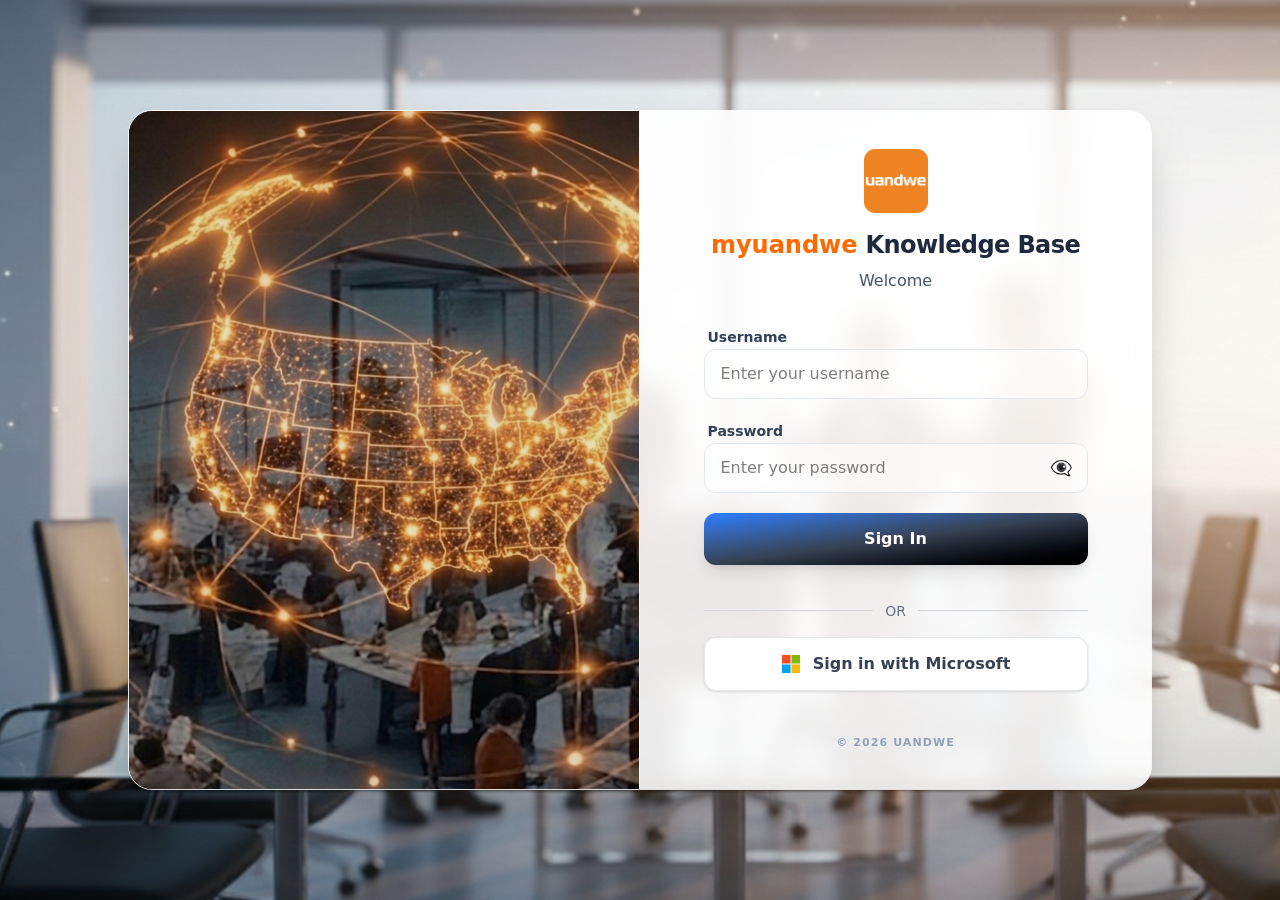
==== commit 7c505bf3: "Update index.html" ====
--- a/myuandwe/index.html
+++ b/myuandwe/index.html
@@ -4,8 +4,8 @@
     <meta charset="UTF-8" />
     <link rel="icon" type="image/svg+xml" href="/myuandwe/logo.png" />
     <meta name="viewport" content="width=device-width, initial-scale=1.0" />
-    <title>hr-frontend</title>
-    <script type="module" crossorigin src="/myuandwe/assets/index-Ct0HyVMh.js"></script>
+    <title>Knowledge Base</title>
+    <script type="module" crossorigin src="/myuandwe/assets/index-B0pZZpvG.js"></script>
     <link rel="stylesheet" crossorigin href="/myuandwe/assets/index-BNtQwHTW.css">
   </head>
   <body>
--- a/myuandwe/assets/index-BNtQwHTW.css
+++ b/myuandwe/assets/index-BNtQwHTW.css
@@ -1 +1 @@
-@charset "UTF-8";.react-datepicker__navigation-icon:before,.react-datepicker__year-read-view--down-arrow,.react-datepicker__month-read-view--down-arrow,.react-datepicker__month-year-read-view--down-arrow{border-color:#ccc;border-style:solid;border-width:3px 3px 0 0;content:"";display:block;height:9px;position:absolute;top:6px;width:9px}.react-datepicker__sr-only{position:absolute;width:1px;height:1px;padding:0;margin:-1px;overflow:hidden;clip-path:inset(50%);white-space:nowrap;border:0}.react-datepicker-wrapper{display:inline-block;padding:0;border:0}.react-datepicker{font-family:Helvetica Neue,helvetica,arial,sans-serif;font-size:.8rem;background-color:#fff;color:#000;border:1px solid #aeaeae;border-radius:.3rem;display:inline-block;position:relative;line-height:initial}.react-datepicker--time-only .react-datepicker__time-container{border-left:0}.react-datepicker--time-only .react-datepicker__time,.react-datepicker--time-only .react-datepicker__time-box{border-bottom-left-radius:.375em;border-bottom-right-radius:.375em}.react-datepicker-popper{z-index:1;line-height:0}.react-datepicker-popper .react-datepicker__triangle{stroke:#aeaeae}.react-datepicker-popper[data-placement^=bottom] .react-datepicker__triangle{fill:#f0f0f0;color:#f0f0f0}.react-datepicker-popper[data-placement^=top] .react-datepicker__triangle,.react-datepicker-popper--header-middle[data-placement^=bottom] .react-datepicker__triangle,.react-datepicker-popper--header-bottom[data-placement^=bottom] .react-datepicker__triangle{fill:#fff;color:#fff}.react-datepicker-popper--header-bottom[data-placement^=top] .react-datepicker__triangle{fill:#f0f0f0;color:#f0f0f0}.react-datepicker__header{text-align:center;background-color:#f0f0f0;border-bottom:1px solid #aeaeae;border-top-left-radius:.3rem;padding:8px 0;position:relative}.react-datepicker__header--time{padding-bottom:8px;padding-left:5px;padding-right:5px}.react-datepicker__header--time:not(.react-datepicker__header--time--only){border-top-left-radius:0}.react-datepicker__header:not(.react-datepicker__header--has-time-select,.react-datepicker__header--middle,.react-datepicker__header--bottom){border-top-right-radius:.3rem}.react-datepicker__header--middle{border-top:1px solid #aeaeae;border-radius:0;margin-top:4px}.react-datepicker__header--bottom{border-bottom:none;border-top:1px solid #aeaeae;border-radius:0 0 .3rem .3rem}.react-datepicker__header-wrapper{position:relative}.react-datepicker__header-wrapper .react-datepicker__navigation--next--with-time:not(.react-datepicker__navigation--next--with-today-button){right:2px}.react-datepicker__year-dropdown-container--select,.react-datepicker__month-dropdown-container--select,.react-datepicker__month-year-dropdown-container--select,.react-datepicker__year-dropdown-container--scroll,.react-datepicker__month-dropdown-container--scroll,.react-datepicker__month-year-dropdown-container--scroll{display:inline-block;margin:0 15px}.react-datepicker__month-select,.react-datepicker__year-select,.react-datepicker__month-year-select{background-color:transparent;border:1px solid #aeaeae;border-radius:.3rem;color:inherit;cursor:pointer;font-family:inherit;font-size:inherit;margin-top:5px;padding:2px 5px}.react-datepicker__month-select:focus-visible,.react-datepicker__year-select:focus-visible,.react-datepicker__month-year-select:focus-visible{outline:auto 1px}.react-datepicker__current-month,.react-datepicker-time__header,.react-datepicker-year-header{margin-top:0;color:#000;font-weight:700;font-size:.944rem}h2.react-datepicker__current-month{padding:0;margin:0}.react-datepicker-time__header{text-overflow:ellipsis;white-space:nowrap;overflow:hidden}.react-datepicker__navigation{align-items:center;background:none;display:flex;justify-content:center;text-align:center;cursor:pointer;position:absolute;top:2px;padding:0;border:none;z-index:1;height:32px;width:32px;text-indent:-999em;overflow:hidden}.react-datepicker__navigation--previous{left:2px}.react-datepicker__navigation--next{right:2px}.react-datepicker__navigation--next--with-time:not(.react-datepicker__navigation--next--with-today-button){right:85px}.react-datepicker__navigation--years{position:relative;top:0;display:block;margin-left:auto;margin-right:auto}.react-datepicker__navigation--years-previous{top:4px}.react-datepicker__navigation--years-upcoming{top:-4px}.react-datepicker__navigation:hover *:before{border-color:#a6a6a6}.react-datepicker__navigation-icon{position:relative;top:-1px;font-size:20px;width:0}.react-datepicker__navigation-icon--next{left:-2px}.react-datepicker__navigation-icon--next:before{transform:rotate(45deg);left:-7px}.react-datepicker__navigation-icon--previous{right:-2px}.react-datepicker__navigation-icon--previous:before{transform:rotate(225deg);right:-7px}.react-datepicker__month-container{float:left}.react-datepicker__year{margin:.5em;text-align:center}.react-datepicker__year-wrapper{display:flex;flex-wrap:wrap;max-width:180px}.react-datepicker__year .react-datepicker__year-text{display:inline-block;width:5em;margin:2px}.react-datepicker__month{margin:.5em;text-align:center}.react-datepicker__month .react-datepicker__month-text,.react-datepicker__month .react-datepicker__quarter-text{display:inline-block;width:5em;margin:2px}.react-datepicker__input-time-container{clear:both;width:100%;float:left;margin:5px 0 10px 15px;text-align:left}.react-datepicker__input-time-container .react-datepicker-time__caption,.react-datepicker__input-time-container .react-datepicker-time__input-container{display:inline-block}.react-datepicker__input-time-container .react-datepicker-time__input-container .react-datepicker-time__input{display:inline-block;margin-left:10px}.react-datepicker__input-time-container .react-datepicker-time__input-container .react-datepicker-time__input input{width:auto}.react-datepicker__input-time-container .react-datepicker-time__input-container .react-datepicker-time__input input[type=time]::-webkit-inner-spin-button,.react-datepicker__input-time-container .react-datepicker-time__input-container .react-datepicker-time__input input[type=time]::-webkit-outer-spin-button{-webkit-appearance:none;margin:0}.react-datepicker__input-time-container .react-datepicker-time__input-container .react-datepicker-time__input input[type=time]{-moz-appearance:textfield}.react-datepicker__input-time-container .react-datepicker-time__input-container .react-datepicker-time__delimiter{margin-left:5px;display:inline-block}.react-datepicker__time-container{float:right;border-left:1px solid #aeaeae;width:85px}.react-datepicker__time-container--with-today-button{display:inline;border:1px solid #aeaeae;border-radius:.375em;position:absolute;right:-87px;top:0}.react-datepicker__time-container .react-datepicker__time{position:relative;background:#fff;border-bottom-right-radius:.375em}.react-datepicker__time-container .react-datepicker__time .react-datepicker__time-box{width:85px;overflow-x:hidden;margin:0 auto;text-align:center;border-bottom-right-radius:.375em}.react-datepicker__time-container .react-datepicker__time .react-datepicker__time-box ul.react-datepicker__time-list{list-style:none;margin:0;height:calc(195px + 1.0625em);overflow-y:scroll;padding-right:0;padding-left:0;width:100%;box-sizing:content-box}.react-datepicker__time-container .react-datepicker__time .react-datepicker__time-box ul.react-datepicker__time-list li.react-datepicker__time-list-item{height:30px;padding:5px 10px;white-space:nowrap}.react-datepicker__time-container .react-datepicker__time .react-datepicker__time-box ul.react-datepicker__time-list li.react-datepicker__time-list-item:hover{cursor:pointer;background-color:#f0f0f0}.react-datepicker__time-container .react-datepicker__time .react-datepicker__time-box ul.react-datepicker__time-list li.react-datepicker__time-list-item--selected{background-color:#216ba5;color:#fff;font-weight:700}.react-datepicker__time-container .react-datepicker__time .react-datepicker__time-box ul.react-datepicker__time-list li.react-datepicker__time-list-item--selected:hover{background-color:#216ba5}.react-datepicker__time-container .react-datepicker__time .react-datepicker__time-box ul.react-datepicker__time-list li.react-datepicker__time-list-item--disabled{color:#ccc}.react-datepicker__time-container .react-datepicker__time .react-datepicker__time-box ul.react-datepicker__time-list li.react-datepicker__time-list-item--disabled:hover{cursor:default;background-color:transparent}.react-datepicker__week-number{color:#ccc;display:inline-block;width:2.125em;line-height:2.125em;text-align:center;margin:.208em}.react-datepicker__week-number.react-datepicker__week-number--clickable{cursor:pointer}.react-datepicker__week-number.react-datepicker__week-number--clickable:not(.react-datepicker__week-number--selected):hover{border-radius:.3rem;background-color:#f0f0f0}.react-datepicker__week-number--selected{border-radius:.3rem;background-color:#216ba5;color:#fff}.react-datepicker__week-number--selected:hover{background-color:#1d5d90}.react-datepicker__day-names{text-align:center;white-space:nowrap;margin-bottom:-8px}.react-datepicker__week{white-space:nowrap}.react-datepicker__day-name,.react-datepicker__day,.react-datepicker__time-name{color:#000;display:inline-block;width:2.125em;line-height:2.125em;text-align:center;margin:.208em}.react-datepicker__day-name--disabled,.react-datepicker__day--disabled,.react-datepicker__time-name--disabled{cursor:default;color:#ccc}.react-datepicker__day,.react-datepicker__month-text,.react-datepicker__quarter-text,.react-datepicker__year-text{cursor:pointer}.react-datepicker__day:not([aria-disabled=true]):hover,.react-datepicker__month-text:not([aria-disabled=true]):hover,.react-datepicker__quarter-text:not([aria-disabled=true]):hover,.react-datepicker__year-text:not([aria-disabled=true]):hover{border-radius:.3rem;background-color:#f0f0f0}.react-datepicker__day--today,.react-datepicker__month-text--today,.react-datepicker__quarter-text--today,.react-datepicker__year-text--today{font-weight:700}.react-datepicker__day--highlighted,.react-datepicker__month-text--highlighted,.react-datepicker__quarter-text--highlighted,.react-datepicker__year-text--highlighted{border-radius:.3rem;background-color:#3dcc4a;color:#fff}.react-datepicker__day--highlighted:not([aria-disabled=true]):hover,.react-datepicker__month-text--highlighted:not([aria-disabled=true]):hover,.react-datepicker__quarter-text--highlighted:not([aria-disabled=true]):hover,.react-datepicker__year-text--highlighted:not([aria-disabled=true]):hover{background-color:#32be3f}.react-datepicker__day--highlighted-custom-1,.react-datepicker__month-text--highlighted-custom-1,.react-datepicker__quarter-text--highlighted-custom-1,.react-datepicker__year-text--highlighted-custom-1{color:#f0f}.react-datepicker__day--highlighted-custom-2,.react-datepicker__month-text--highlighted-custom-2,.react-datepicker__quarter-text--highlighted-custom-2,.react-datepicker__year-text--highlighted-custom-2{color:green}.react-datepicker__day--holidays,.react-datepicker__month-text--holidays,.react-datepicker__quarter-text--holidays,.react-datepicker__year-text--holidays{position:relative;border-radius:.3rem;background-color:#ff6803;color:#fff}.react-datepicker__day--holidays .overlay,.react-datepicker__month-text--holidays .overlay,.react-datepicker__quarter-text--holidays .overlay,.react-datepicker__year-text--holidays .overlay{position:absolute;bottom:100%;left:50%;transform:translate(-50%);background-color:#333;color:#fff;padding:4px;border-radius:4px;white-space:nowrap;visibility:hidden;opacity:0;transition:visibility 0s,opacity .3s ease-in-out}.react-datepicker__day--holidays:not([aria-disabled=true]):hover,.react-datepicker__month-text--holidays:not([aria-disabled=true]):hover,.react-datepicker__quarter-text--holidays:not([aria-disabled=true]):hover,.react-datepicker__year-text--holidays:not([aria-disabled=true]):hover{background-color:#cf5300}.react-datepicker__day--holidays:hover .overlay,.react-datepicker__month-text--holidays:hover .overlay,.react-datepicker__quarter-text--holidays:hover .overlay,.react-datepicker__year-text--holidays:hover .overlay{visibility:visible;opacity:1}.react-datepicker__day--selected,.react-datepicker__day--in-selecting-range,.react-datepicker__day--in-range,.react-datepicker__month-text--selected,.react-datepicker__month-text--in-selecting-range,.react-datepicker__month-text--in-range,.react-datepicker__quarter-text--selected,.react-datepicker__quarter-text--in-selecting-range,.react-datepicker__quarter-text--in-range,.react-datepicker__year-text--selected,.react-datepicker__year-text--in-selecting-range,.react-datepicker__year-text--in-range{border-radius:.3rem;background-color:#216ba5;color:#fff}.react-datepicker__day--selected:not([aria-disabled=true]):hover,.react-datepicker__day--in-selecting-range:not([aria-disabled=true]):hover,.react-datepicker__day--in-range:not([aria-disabled=true]):hover,.react-datepicker__month-text--selected:not([aria-disabled=true]):hover,.react-datepicker__month-text--in-selecting-range:not([aria-disabled=true]):hover,.react-datepicker__month-text--in-range:not([aria-disabled=true]):hover,.react-datepicker__quarter-text--selected:not([aria-disabled=true]):hover,.react-datepicker__quarter-text--in-selecting-range:not([aria-disabled=true]):hover,.react-datepicker__quarter-text--in-range:not([aria-disabled=true]):hover,.react-datepicker__year-text--selected:not([aria-disabled=true]):hover,.react-datepicker__year-text--in-selecting-range:not([aria-disabled=true]):hover,.react-datepicker__year-text--in-range:not([aria-disabled=true]):hover{background-color:#1d5d90}.react-datepicker__day--keyboard-selected,.react-datepicker__month-text--keyboard-selected,.react-datepicker__quarter-text--keyboard-selected,.react-datepicker__year-text--keyboard-selected{border-radius:.3rem;background-color:#bad9f1;color:#000}.react-datepicker__day--keyboard-selected:not([aria-disabled=true]):hover,.react-datepicker__month-text--keyboard-selected:not([aria-disabled=true]):hover,.react-datepicker__quarter-text--keyboard-selected:not([aria-disabled=true]):hover,.react-datepicker__year-text--keyboard-selected:not([aria-disabled=true]):hover{background-color:#1d5d90;color:#fff}.react-datepicker__day--in-selecting-range:not(.react-datepicker__day--in-range,.react-datepicker__month-text--in-range,.react-datepicker__quarter-text--in-range,.react-datepicker__year-text--in-range),.react-datepicker__month-text--in-selecting-range:not(.react-datepicker__day--in-range,.react-datepicker__month-text--in-range,.react-datepicker__quarter-text--in-range,.react-datepicker__year-text--in-range),.react-datepicker__quarter-text--in-selecting-range:not(.react-datepicker__day--in-range,.react-datepicker__month-text--in-range,.react-datepicker__quarter-text--in-range,.react-datepicker__year-text--in-range),.react-datepicker__year-text--in-selecting-range:not(.react-datepicker__day--in-range,.react-datepicker__month-text--in-range,.react-datepicker__quarter-text--in-range,.react-datepicker__year-text--in-range){background-color:#216ba580}.react-datepicker__month--selecting-range .react-datepicker__day--in-range:not(.react-datepicker__day--in-selecting-range,.react-datepicker__month-text--in-selecting-range,.react-datepicker__quarter-text--in-selecting-range,.react-datepicker__year-text--in-selecting-range),.react-datepicker__year--selecting-range .react-datepicker__day--in-range:not(.react-datepicker__day--in-selecting-range,.react-datepicker__month-text--in-selecting-range,.react-datepicker__quarter-text--in-selecting-range,.react-datepicker__year-text--in-selecting-range),.react-datepicker__month--selecting-range .react-datepicker__month-text--in-range:not(.react-datepicker__day--in-selecting-range,.react-datepicker__month-text--in-selecting-range,.react-datepicker__quarter-text--in-selecting-range,.react-datepicker__year-text--in-selecting-range),.react-datepicker__year--selecting-range .react-datepicker__month-text--in-range:not(.react-datepicker__day--in-selecting-range,.react-datepicker__month-text--in-selecting-range,.react-datepicker__quarter-text--in-selecting-range,.react-datepicker__year-text--in-selecting-range),.react-datepicker__month--selecting-range .react-datepicker__quarter-text--in-range:not(.react-datepicker__day--in-selecting-range,.react-datepicker__month-text--in-selecting-range,.react-datepicker__quarter-text--in-selecting-range,.react-datepicker__year-text--in-selecting-range),.react-datepicker__year--selecting-range .react-datepicker__quarter-text--in-range:not(.react-datepicker__day--in-selecting-range,.react-datepicker__month-text--in-selecting-range,.react-datepicker__quarter-text--in-selecting-range,.react-datepicker__year-text--in-selecting-range),.react-datepicker__month--selecting-range .react-datepicker__year-text--in-range:not(.react-datepicker__day--in-selecting-range,.react-datepicker__month-text--in-selecting-range,.react-datepicker__quarter-text--in-selecting-range,.react-datepicker__year-text--in-selecting-range),.react-datepicker__year--selecting-range .react-datepicker__year-text--in-range:not(.react-datepicker__day--in-selecting-range,.react-datepicker__month-text--in-selecting-range,.react-datepicker__quarter-text--in-selecting-range,.react-datepicker__year-text--in-selecting-range){background-color:#f0f0f0;color:#000}.react-datepicker__day--disabled,.react-datepicker__month-text--disabled,.react-datepicker__quarter-text--disabled,.react-datepicker__year-text--disabled{cursor:default;color:#ccc}.react-datepicker__day--disabled .overlay,.react-datepicker__month-text--disabled .overlay,.react-datepicker__quarter-text--disabled .overlay,.react-datepicker__year-text--disabled .overlay{position:absolute;bottom:70%;left:50%;transform:translate(-50%);background-color:#333;color:#fff;padding:4px;border-radius:4px;white-space:nowrap;visibility:hidden;opacity:0;transition:visibility 0s,opacity .3s ease-in-out}.react-datepicker__input-container{position:relative;display:inline-block;width:100%}.react-datepicker__input-container .react-datepicker__calendar-icon{position:absolute;padding:.625em;box-sizing:content-box}.react-datepicker__view-calendar-icon input{padding:6px 10px 5px 25px}.react-datepicker__year-read-view,.react-datepicker__month-read-view,.react-datepicker__month-year-read-view{border:1px solid transparent;border-radius:.3rem;position:relative}.react-datepicker__year-read-view:hover,.react-datepicker__month-read-view:hover,.react-datepicker__month-year-read-view:hover{cursor:pointer}.react-datepicker__year-read-view:hover .react-datepicker__year-read-view--down-arrow,.react-datepicker__year-read-view:hover .react-datepicker__month-read-view--down-arrow,.react-datepicker__month-read-view:hover .react-datepicker__year-read-view--down-arrow,.react-datepicker__month-read-view:hover .react-datepicker__month-read-view--down-arrow,.react-datepicker__month-year-read-view:hover .react-datepicker__year-read-view--down-arrow,.react-datepicker__month-year-read-view:hover .react-datepicker__month-read-view--down-arrow{border-top-color:#b3b3b3}.react-datepicker__year-read-view--down-arrow,.react-datepicker__month-read-view--down-arrow,.react-datepicker__month-year-read-view--down-arrow{transform:rotate(135deg);right:-16px;top:0}.react-datepicker__year-dropdown,.react-datepicker__month-dropdown,.react-datepicker__month-year-dropdown{background-color:#f0f0f0;position:absolute;width:50%;left:25%;top:30px;z-index:1;text-align:center;border-radius:.3rem;border:1px solid #aeaeae}.react-datepicker__year-dropdown:hover,.react-datepicker__month-dropdown:hover,.react-datepicker__month-year-dropdown:hover{cursor:pointer}.react-datepicker__year-dropdown--scrollable,.react-datepicker__month-dropdown--scrollable,.react-datepicker__month-year-dropdown--scrollable{height:150px;overflow-y:scroll}.react-datepicker__year-option,.react-datepicker__month-option,.react-datepicker__month-year-option{line-height:20px;width:100%;display:block;margin-left:auto;margin-right:auto}.react-datepicker__year-option:first-of-type,.react-datepicker__month-option:first-of-type,.react-datepicker__month-year-option:first-of-type{border-top-left-radius:.3rem;border-top-right-radius:.3rem}.react-datepicker__year-option:last-of-type,.react-datepicker__month-option:last-of-type,.react-datepicker__month-year-option:last-of-type{-webkit-user-select:none;-moz-user-select:none;-ms-user-select:none;user-select:none;border-bottom-left-radius:.3rem;border-bottom-right-radius:.3rem}.react-datepicker__year-option:hover,.react-datepicker__month-option:hover,.react-datepicker__month-year-option:hover{background-color:#ccc}.react-datepicker__year-option:hover .react-datepicker__navigation--years-upcoming,.react-datepicker__month-option:hover .react-datepicker__navigation--years-upcoming,.react-datepicker__month-year-option:hover .react-datepicker__navigation--years-upcoming{border-bottom-color:#b3b3b3}.react-datepicker__year-option:hover .react-datepicker__navigation--years-previous,.react-datepicker__month-option:hover .react-datepicker__navigation--years-previous,.react-datepicker__month-year-option:hover .react-datepicker__navigation--years-previous{border-top-color:#b3b3b3}.react-datepicker__year-option--selected,.react-datepicker__month-option--selected,.react-datepicker__month-year-option--selected{position:absolute;left:15px}.react-datepicker__close-icon{cursor:pointer;background-color:transparent;border:0;outline:0;padding:0 6px 0 0;position:absolute;top:0;right:0;height:100%;display:table-cell;vertical-align:middle}.react-datepicker__close-icon:after{cursor:pointer;background-color:#216ba5;color:#fff;border-radius:50%;height:16px;width:16px;padding:2px;font-size:12px;line-height:1;text-align:center;display:table-cell;vertical-align:middle;content:"×"}.react-datepicker__close-icon--disabled{cursor:default}.react-datepicker__close-icon--disabled:after{cursor:default;background-color:#ccc}.react-datepicker__today-button{background:#f0f0f0;border-top:1px solid #aeaeae;cursor:pointer;text-align:center;font-weight:700;padding:5px 0;clear:left}.react-datepicker__portal{position:fixed;width:100vw;height:100vh;background-color:#000c;left:0;top:0;justify-content:center;align-items:center;display:flex;z-index:2147483647}.react-datepicker__children-container{width:17.25em;margin:.5em;padding-right:.25em;padding-left:.25em;height:auto}.react-datepicker__aria-live{position:absolute;clip-path:circle(0);border:0;height:1px;margin:-1px;overflow:hidden;padding:0;width:1px;white-space:nowrap}.react-datepicker__calendar-icon{width:1em;height:1em;vertical-align:-.125em}.react-datepicker-popper-offset{margin-top:-.7em}@layer properties{@supports (((-webkit-hyphens:none)) and (not (margin-trim:inline))) or ((-moz-orient:inline) and (not (color:rgb(from red r g b)))){*,:before,:after,::backdrop{--tw-translate-x:0;--tw-translate-y:0;--tw-translate-z:0;--tw-rotate-x:initial;--tw-rotate-y:initial;--tw-rotate-z:initial;--tw-skew-x:initial;--tw-skew-y:initial;--tw-space-y-reverse:0;--tw-divide-y-reverse:0;--tw-border-style:solid;--tw-gradient-position:initial;--tw-gradient-from:#0000;--tw-gradient-via:#0000;--tw-gradient-to:#0000;--tw-gradient-stops:initial;--tw-gradient-via-stops:initial;--tw-gradient-from-position:0%;--tw-gradient-via-position:50%;--tw-gradient-to-position:100%;--tw-leading:initial;--tw-font-weight:initial;--tw-tracking:initial;--tw-shadow:0 0 #0000;--tw-shadow-color:initial;--tw-shadow-alpha:100%;--tw-inset-shadow:0 0 #0000;--tw-inset-shadow-color:initial;--tw-inset-shadow-alpha:100%;--tw-ring-color:initial;--tw-ring-shadow:0 0 #0000;--tw-inset-ring-color:initial;--tw-inset-ring-shadow:0 0 #0000;--tw-ring-inset:initial;--tw-ring-offset-width:0px;--tw-ring-offset-color:#fff;--tw-ring-offset-shadow:0 0 #0000;--tw-blur:initial;--tw-brightness:initial;--tw-contrast:initial;--tw-grayscale:initial;--tw-hue-rotate:initial;--tw-invert:initial;--tw-opacity:initial;--tw-saturate:initial;--tw-sepia:initial;--tw-drop-shadow:initial;--tw-drop-shadow-color:initial;--tw-drop-shadow-alpha:100%;--tw-drop-shadow-size:initial;--tw-backdrop-blur:initial;--tw-backdrop-brightness:initial;--tw-backdrop-contrast:initial;--tw-backdrop-grayscale:initial;--tw-backdrop-hue-rotate:initial;--tw-backdrop-invert:initial;--tw-backdrop-opacity:initial;--tw-backdrop-saturate:initial;--tw-backdrop-sepia:initial;--tw-duration:initial;--tw-ease:initial;--tw-scale-x:1;--tw-scale-y:1;--tw-scale-z:1}}}@layer theme{:root,:host{--font-sans:ui-sans-serif,system-ui,sans-serif,"Apple Color Emoji","Segoe UI Emoji","Segoe UI Symbol","Noto Color Emoji";--font-mono:ui-monospace,SFMono-Regular,Menlo,Monaco,Consolas,"Liberation Mono","Courier New",monospace;--color-red-50:oklch(97.1% .013 17.38);--color-red-100:oklch(93.6% .032 17.717);--color-red-200:oklch(88.5% .062 18.334);--color-red-400:oklch(70.4% .191 22.216);--color-red-500:oklch(63.7% .237 25.331);--color-red-600:oklch(57.7% .245 27.325);--color-red-700:oklch(50.5% .213 27.518);--color-red-800:oklch(44.4% .177 26.899);--color-orange-100:oklch(95.4% .038 75.164);--color-orange-400:oklch(75% .183 55.934);--color-orange-500:oklch(70.5% .213 47.604);--color-orange-700:oklch(55.3% .195 38.402);--color-amber-50:oklch(98.7% .022 95.277);--color-amber-100:oklch(96.2% .059 95.617);--color-amber-200:oklch(92.4% .12 95.746);--color-amber-700:oklch(55.5% .163 48.998);--color-yellow-50:oklch(98.7% .026 102.212);--color-yellow-100:oklch(97.3% .071 103.193);--color-yellow-400:oklch(85.2% .199 91.936);--color-yellow-500:oklch(79.5% .184 86.047);--color-yellow-600:oklch(68.1% .162 75.834);--color-yellow-700:oklch(55.4% .135 66.442);--color-yellow-800:oklch(47.6% .114 61.907);--color-green-50:oklch(98.2% .018 155.826);--color-green-100:oklch(96.2% .044 156.743);--color-green-200:oklch(92.5% .084 155.995);--color-green-500:oklch(72.3% .219 149.579);--color-green-600:oklch(62.7% .194 149.214);--color-green-700:oklch(52.7% .154 150.069);--color-green-800:oklch(44.8% .119 151.328);--color-blue-50:oklch(97% .014 254.604);--color-blue-100:oklch(93.2% .032 255.585);--color-blue-200:oklch(88.2% .059 254.128);--color-blue-300:oklch(80.9% .105 251.813);--color-blue-400:oklch(70.7% .165 254.624);--color-blue-500:oklch(62.3% .214 259.815);--color-blue-600:oklch(54.6% .245 262.881);--color-blue-700:oklch(48.8% .243 264.376);--color-blue-800:oklch(42.4% .199 265.638);--color-blue-900:oklch(37.9% .146 265.522);--color-indigo-50:oklch(96.2% .018 272.314);--color-indigo-100:oklch(93% .034 272.788);--color-indigo-800:oklch(39.8% .195 277.366);--color-purple-50:oklch(97.7% .014 308.299);--color-purple-100:oklch(94.6% .033 307.174);--color-purple-200:oklch(90.2% .063 306.703);--color-purple-400:oklch(71.4% .203 305.504);--color-purple-500:oklch(62.7% .265 303.9);--color-purple-600:oklch(55.8% .288 302.321);--color-purple-700:oklch(49.6% .265 301.924);--color-purple-800:oklch(43.8% .218 303.724);--color-pink-200:oklch(89.9% .061 343.231);--color-pink-400:oklch(71.8% .202 349.761);--color-pink-500:oklch(65.6% .241 354.308);--color-slate-200:oklch(92.9% .013 255.508);--color-slate-400:oklch(70.4% .04 256.788);--color-slate-600:oklch(44.6% .043 257.281);--color-slate-700:oklch(37.2% .044 257.287);--color-slate-800:oklch(27.9% .041 260.031);--color-gray-50:oklch(98.5% .002 247.839);--color-gray-100:oklch(96.7% .003 264.542);--color-gray-200:oklch(92.8% .006 264.531);--color-gray-300:oklch(87.2% .01 258.338);--color-gray-400:oklch(70.7% .022 261.325);--color-gray-500:oklch(55.1% .027 264.364);--color-gray-600:oklch(44.6% .03 256.802);--color-gray-700:oklch(37.3% .034 259.733);--color-gray-800:oklch(27.8% .033 256.848);--color-gray-900:oklch(21% .034 264.665);--color-black:#000;--color-white:#fff;--spacing:.25rem;--container-xs:20rem;--container-sm:24rem;--container-md:28rem;--container-xl:36rem;--container-2xl:42rem;--container-3xl:48rem;--container-4xl:56rem;--container-5xl:64rem;--container-6xl:72rem;--container-7xl:80rem;--text-xs:.75rem;--text-xs--line-height:calc(1/.75);--text-sm:.875rem;--text-sm--line-height:calc(1.25/.875);--text-base:1rem;--text-base--line-height: 1.5 ;--text-lg:1.125rem;--text-lg--line-height:calc(1.75/1.125);--text-xl:1.25rem;--text-xl--line-height:calc(1.75/1.25);--text-2xl:1.5rem;--text-2xl--line-height:calc(2/1.5);--text-3xl:1.875rem;--text-3xl--line-height: 1.2 ;--text-4xl:2.25rem;--text-4xl--line-height:calc(2.5/2.25);--text-5xl:3rem;--text-5xl--line-height:1;--text-6xl:3.75rem;--text-6xl--line-height:1;--font-weight-medium:500;--font-weight-semibold:600;--font-weight-bold:700;--font-weight-extrabold:800;--tracking-tight:-.025em;--tracking-wide:.025em;--tracking-wider:.05em;--tracking-widest:.1em;--leading-tight:1.25;--radius-md:.375rem;--radius-lg:.5rem;--radius-xl:.75rem;--radius-2xl:1rem;--radius-3xl:1.5rem;--ease-out:cubic-bezier(0,0,.2,1);--animate-spin:spin 1s linear infinite;--animate-ping:ping 1s cubic-bezier(0,0,.2,1)infinite;--animate-pulse:pulse 2s cubic-bezier(.4,0,.6,1)infinite;--blur-sm:8px;--blur-md:12px;--blur-lg:16px;--blur-xl:24px;--blur-2xl:40px;--blur-3xl:64px;--default-transition-duration:.15s;--default-transition-timing-function:cubic-bezier(.4,0,.2,1);--default-font-family:var(--font-sans);--default-mono-font-family:var(--font-mono)}}@layer base{*,:after,:before,::backdrop{box-sizing:border-box;border:0 solid;margin:0;padding:0}::file-selector-button{box-sizing:border-box;border:0 solid;margin:0;padding:0}html,:host{-webkit-text-size-adjust:100%;tab-size:4;line-height:1.5;font-family:var(--default-font-family,ui-sans-serif,system-ui,sans-serif,"Apple Color Emoji","Segoe UI Emoji","Segoe UI Symbol","Noto Color Emoji");font-feature-settings:var(--default-font-feature-settings,normal);font-variation-settings:var(--default-font-variation-settings,normal);-webkit-tap-highlight-color:transparent}hr{height:0;color:inherit;border-top-width:1px}abbr:where([title]){-webkit-text-decoration:underline dotted;text-decoration:underline dotted}h1,h2,h3,h4,h5,h6{font-size:inherit;font-weight:inherit}a{color:inherit;-webkit-text-decoration:inherit;text-decoration:inherit}b,strong{font-weight:bolder}code,kbd,samp,pre{font-family:var(--default-mono-font-family,ui-monospace,SFMono-Regular,Menlo,Monaco,Consolas,"Liberation Mono","Courier New",monospace);font-feature-settings:var(--default-mono-font-feature-settings,normal);font-variation-settings:var(--default-mono-font-variation-settings,normal);font-size:1em}small{font-size:80%}sub,sup{vertical-align:baseline;font-size:75%;line-height:0;position:relative}sub{bottom:-.25em}sup{top:-.5em}table{text-indent:0;border-color:inherit;border-collapse:collapse}:-moz-focusring{outline:auto}progress{vertical-align:baseline}summary{display:list-item}ol,ul,menu{list-style:none}img,svg,video,canvas,audio,iframe,embed,object{vertical-align:middle;display:block}img,video{max-width:100%;height:auto}button,input,select,optgroup,textarea{font:inherit;font-feature-settings:inherit;font-variation-settings:inherit;letter-spacing:inherit;color:inherit;opacity:1;background-color:#0000;border-radius:0}::file-selector-button{font:inherit;font-feature-settings:inherit;font-variation-settings:inherit;letter-spacing:inherit;color:inherit;opacity:1;background-color:#0000;border-radius:0}:where(select:is([multiple],[size])) optgroup{font-weight:bolder}:where(select:is([multiple],[size])) optgroup option{padding-inline-start:20px}::file-selector-button{margin-inline-end:4px}::placeholder{opacity:1}@supports (not ((-webkit-appearance:-apple-pay-button))) or (contain-intrinsic-size:1px){::placeholder{color:currentColor}@supports (color:color-mix(in lab,red,red)){::placeholder{color:color-mix(in oklab,currentcolor 50%,transparent)}}}textarea{resize:vertical}::-webkit-search-decoration{-webkit-appearance:none}::-webkit-date-and-time-value{min-height:1lh;text-align:inherit}::-webkit-datetime-edit{display:inline-flex}::-webkit-datetime-edit-fields-wrapper{padding:0}::-webkit-datetime-edit{padding-block:0}::-webkit-datetime-edit-year-field{padding-block:0}::-webkit-datetime-edit-month-field{padding-block:0}::-webkit-datetime-edit-day-field{padding-block:0}::-webkit-datetime-edit-hour-field{padding-block:0}::-webkit-datetime-edit-minute-field{padding-block:0}::-webkit-datetime-edit-second-field{padding-block:0}::-webkit-datetime-edit-millisecond-field{padding-block:0}::-webkit-datetime-edit-meridiem-field{padding-block:0}::-webkit-calendar-picker-indicator{line-height:1}:-moz-ui-invalid{box-shadow:none}button,input:where([type=button],[type=reset],[type=submit]){appearance:button}::file-selector-button{appearance:button}::-webkit-inner-spin-button{height:auto}::-webkit-outer-spin-button{height:auto}[hidden]:where(:not([hidden=until-found])){display:none!important}}@layer components;@layer utilities{.pointer-events-none{pointer-events:none}.absolute{position:absolute}.fixed{position:fixed}.relative{position:relative}.sticky{position:sticky}.inset-0{inset:calc(var(--spacing)*0)}.-top-1{top:calc(var(--spacing)*-1)}.-top-40{top:calc(var(--spacing)*-40)}.top-0{top:calc(var(--spacing)*0)}.top-1\/2{top:50%}.top-2{top:calc(var(--spacing)*2)}.top-2\.5{top:calc(var(--spacing)*2.5)}.top-3{top:calc(var(--spacing)*3)}.top-3\.5{top:calc(var(--spacing)*3.5)}.top-6{top:calc(var(--spacing)*6)}.top-10{top:calc(var(--spacing)*10)}.top-20{top:calc(var(--spacing)*20)}.top-full{top:100%}.-right-1{right:calc(var(--spacing)*-1)}.-right-40{right:calc(var(--spacing)*-40)}.right-0{right:calc(var(--spacing)*0)}.right-2{right:calc(var(--spacing)*2)}.right-3{right:calc(var(--spacing)*3)}.right-4{right:calc(var(--spacing)*4)}.right-6{right:calc(var(--spacing)*6)}.right-10{right:calc(var(--spacing)*10)}.-bottom-1{bottom:calc(var(--spacing)*-1)}.-bottom-40{bottom:calc(var(--spacing)*-40)}.bottom-6{bottom:calc(var(--spacing)*6)}.bottom-10{bottom:calc(var(--spacing)*10)}.-left-40{left:calc(var(--spacing)*-40)}.left-0{left:calc(var(--spacing)*0)}.left-1\/2{left:50%}.left-3{left:calc(var(--spacing)*3)}.left-4{left:calc(var(--spacing)*4)}.left-10{left:calc(var(--spacing)*10)}.z-10{z-index:10}.z-20{z-index:20}.z-30{z-index:30}.z-50{z-index:50}.z-\[60\]{z-index:60}.z-\[70\]{z-index:70}.container{width:100%}@media(min-width:40rem){.container{max-width:40rem}}@media(min-width:48rem){.container{max-width:48rem}}@media(min-width:64rem){.container{max-width:64rem}}@media(min-width:80rem){.container{max-width:80rem}}@media(min-width:96rem){.container{max-width:96rem}}.mx-auto{margin-inline:auto}.my-8{margin-block:calc(var(--spacing)*8)}.-mt-2{margin-top:calc(var(--spacing)*-2)}.mt-0\.5{margin-top:calc(var(--spacing)*.5)}.mt-1{margin-top:calc(var(--spacing)*1)}.mt-2{margin-top:calc(var(--spacing)*2)}.mt-3{margin-top:calc(var(--spacing)*3)}.mt-4{margin-top:calc(var(--spacing)*4)}.mt-5{margin-top:calc(var(--spacing)*5)}.mt-6{margin-top:calc(var(--spacing)*6)}.mt-8{margin-top:calc(var(--spacing)*8)}.mt-16{margin-top:calc(var(--spacing)*16)}.mr-1{margin-right:calc(var(--spacing)*1)}.mr-3{margin-right:calc(var(--spacing)*3)}.mb-1{margin-bottom:calc(var(--spacing)*1)}.mb-1\.5{margin-bottom:calc(var(--spacing)*1.5)}.mb-2{margin-bottom:calc(var(--spacing)*2)}.mb-3{margin-bottom:calc(var(--spacing)*3)}.mb-4{margin-bottom:calc(var(--spacing)*4)}.mb-5{margin-bottom:calc(var(--spacing)*5)}.mb-6{margin-bottom:calc(var(--spacing)*6)}.mb-8{margin-bottom:calc(var(--spacing)*8)}.mb-10{margin-bottom:calc(var(--spacing)*10)}.mb-12{margin-bottom:calc(var(--spacing)*12)}.ml-1{margin-left:calc(var(--spacing)*1)}.ml-2{margin-left:calc(var(--spacing)*2)}.ml-3{margin-left:calc(var(--spacing)*3)}.block{display:block}.flex{display:flex}.grid{display:grid}.hidden{display:none}.inline-block{display:inline-block}.inline-flex{display:inline-flex}.table{display:table}.h-0\.5{height:calc(var(--spacing)*.5)}.h-1{height:calc(var(--spacing)*1)}.h-2{height:calc(var(--spacing)*2)}.h-3{height:calc(var(--spacing)*3)}.h-4{height:calc(var(--spacing)*4)}.h-5{height:calc(var(--spacing)*5)}.h-6{height:calc(var(--spacing)*6)}.h-8{height:calc(var(--spacing)*8)}.h-9{height:calc(var(--spacing)*9)}.h-10{height:calc(var(--spacing)*10)}.h-12{height:calc(var(--spacing)*12)}.h-16{height:calc(var(--spacing)*16)}.h-27{height:calc(var(--spacing)*27)}.h-64{height:calc(var(--spacing)*64)}.h-80{height:calc(var(--spacing)*80)}.h-82{height:calc(var(--spacing)*82)}.h-\[80vh\]{height:80vh}.h-\[600px\]{height:600px}.h-\[calc\(80vh-80px\)\]{height:calc(80vh - 80px)}.h-full{height:100%}.h-screen{height:100vh}.max-h-40{max-height:calc(var(--spacing)*40)}.max-h-48{max-height:calc(var(--spacing)*48)}.max-h-96{max-height:calc(var(--spacing)*96)}.max-h-\[70vh\]{max-height:70vh}.max-h-\[80vh\]{max-height:80vh}.max-h-\[90vh\]{max-height:90vh}.max-h-\[300px\]{max-height:300px}.max-h-\[400px\]{max-height:400px}.max-h-\[calc\(70vh-120px\)\]{max-height:calc(70vh - 120px)}.max-h-\[calc\(80vh-120px\)\]{max-height:calc(80vh - 120px)}.min-h-\[42px\]{min-height:42px}.min-h-screen{min-height:100vh}.w-1{width:calc(var(--spacing)*1)}.w-1\/2{width:50%}.w-2{width:calc(var(--spacing)*2)}.w-2\/3{width:66.6667%}.w-3{width:calc(var(--spacing)*3)}.w-4{width:calc(var(--spacing)*4)}.w-5{width:calc(var(--spacing)*5)}.w-6{width:calc(var(--spacing)*6)}.w-8{width:calc(var(--spacing)*8)}.w-9{width:calc(var(--spacing)*9)}.w-10{width:calc(var(--spacing)*10)}.w-12{width:calc(var(--spacing)*12)}.w-16{width:calc(var(--spacing)*16)}.w-20{width:calc(var(--spacing)*20)}.w-27{width:calc(var(--spacing)*27)}.w-32{width:calc(var(--spacing)*32)}.w-44{width:calc(var(--spacing)*44)}.w-56{width:calc(var(--spacing)*56)}.w-64{width:calc(var(--spacing)*64)}.w-72{width:calc(var(--spacing)*72)}.w-80{width:calc(var(--spacing)*80)}.w-\[92\%\]{width:92%}.w-\[95\%\]{width:95%}.w-full{width:100%}.max-w-2xl{max-width:var(--container-2xl)}.max-w-3xl{max-width:var(--container-3xl)}.max-w-4xl{max-width:var(--container-4xl)}.max-w-5xl{max-width:var(--container-5xl)}.max-w-6xl{max-width:var(--container-6xl)}.max-w-7xl{max-width:var(--container-7xl)}.max-w-\[95\%\]{max-width:95%}.max-w-md{max-width:var(--container-md)}.max-w-sm{max-width:var(--container-sm)}.max-w-xl{max-width:var(--container-xl)}.max-w-xs{max-width:var(--container-xs)}.min-w-0{min-width:calc(var(--spacing)*0)}.min-w-\[32px\]{min-width:32px}.min-w-\[80px\]{min-width:80px}.min-w-\[150px\]{min-width:150px}.min-w-\[200px\]{min-width:200px}.min-w-\[400px\]{min-width:400px}.min-w-full{min-width:100%}.flex-1{flex:1}.flex-shrink-0{flex-shrink:0}.-translate-x-1\/2{--tw-translate-x: -50% ;translate:var(--tw-translate-x)var(--tw-translate-y)}.-translate-y-1\/2{--tw-translate-y: -50% ;translate:var(--tw-translate-x)var(--tw-translate-y)}.rotate-180{rotate:180deg}.transform{transform:var(--tw-rotate-x,)var(--tw-rotate-y,)var(--tw-rotate-z,)var(--tw-skew-x,)var(--tw-skew-y,)}.animate-ping{animation:var(--animate-ping)}.animate-pulse{animation:var(--animate-pulse)}.animate-spin{animation:var(--animate-spin)}.cursor-not-allowed{cursor:not-allowed}.cursor-pointer{cursor:pointer}.cursor-wait{cursor:wait}.resize-none{resize:none}.resize-y{resize:vertical}.grid-cols-1{grid-template-columns:repeat(1,minmax(0,1fr))}.grid-cols-2{grid-template-columns:repeat(2,minmax(0,1fr))}.flex-col{flex-direction:column}.flex-wrap{flex-wrap:wrap}.items-center{align-items:center}.items-start{align-items:flex-start}.justify-between{justify-content:space-between}.justify-center{justify-content:center}.justify-end{justify-content:flex-end}.justify-items-center{justify-items:center}.gap-1{gap:calc(var(--spacing)*1)}.gap-2{gap:calc(var(--spacing)*2)}.gap-3{gap:calc(var(--spacing)*3)}.gap-4{gap:calc(var(--spacing)*4)}.gap-5{gap:calc(var(--spacing)*5)}.gap-6{gap:calc(var(--spacing)*6)}.gap-8{gap:calc(var(--spacing)*8)}.gap-12{gap:calc(var(--spacing)*12)}:where(.space-y-1>:not(:last-child)){--tw-space-y-reverse:0;margin-block-start:calc(calc(var(--spacing)*1)*var(--tw-space-y-reverse));margin-block-end:calc(calc(var(--spacing)*1)*calc(1 - var(--tw-space-y-reverse)))}:where(.space-y-2>:not(:last-child)){--tw-space-y-reverse:0;margin-block-start:calc(calc(var(--spacing)*2)*var(--tw-space-y-reverse));margin-block-end:calc(calc(var(--spacing)*2)*calc(1 - var(--tw-space-y-reverse)))}:where(.space-y-3>:not(:last-child)){--tw-space-y-reverse:0;margin-block-start:calc(calc(var(--spacing)*3)*var(--tw-space-y-reverse));margin-block-end:calc(calc(var(--spacing)*3)*calc(1 - var(--tw-space-y-reverse)))}:where(.space-y-4>:not(:last-child)){--tw-space-y-reverse:0;margin-block-start:calc(calc(var(--spacing)*4)*var(--tw-space-y-reverse));margin-block-end:calc(calc(var(--spacing)*4)*calc(1 - var(--tw-space-y-reverse)))}:where(.space-y-5>:not(:last-child)){--tw-space-y-reverse:0;margin-block-start:calc(calc(var(--spacing)*5)*var(--tw-space-y-reverse));margin-block-end:calc(calc(var(--spacing)*5)*calc(1 - var(--tw-space-y-reverse)))}:where(.space-y-6>:not(:last-child)){--tw-space-y-reverse:0;margin-block-start:calc(calc(var(--spacing)*6)*var(--tw-space-y-reverse));margin-block-end:calc(calc(var(--spacing)*6)*calc(1 - var(--tw-space-y-reverse)))}:where(.divide-y>:not(:last-child)){--tw-divide-y-reverse:0;border-bottom-style:var(--tw-border-style);border-top-style:var(--tw-border-style);border-top-width:calc(1px*var(--tw-divide-y-reverse));border-bottom-width:calc(1px*calc(1 - var(--tw-divide-y-reverse)))}:where(.divide-gray-100>:not(:last-child)){border-color:var(--color-gray-100)}:where(.divide-gray-200>:not(:last-child)){border-color:var(--color-gray-200)}.self-start{align-self:flex-start}.truncate{text-overflow:ellipsis;white-space:nowrap;overflow:hidden}.overflow-auto{overflow:auto}.overflow-hidden{overflow:hidden}.overflow-x-auto{overflow-x:auto}.overflow-y-auto{overflow-y:auto}.rounded{border-radius:.25rem}.rounded-2xl{border-radius:var(--radius-2xl)}.rounded-3xl{border-radius:var(--radius-3xl)}.rounded-full{border-radius:3.40282e38px}.rounded-lg{border-radius:var(--radius-lg)}.rounded-md{border-radius:var(--radius-md)}.rounded-xl{border-radius:var(--radius-xl)}.border{border-style:var(--tw-border-style);border-width:1px}.border-2{border-style:var(--tw-border-style);border-width:2px}.border-t{border-top-style:var(--tw-border-style);border-top-width:1px}.border-r{border-right-style:var(--tw-border-style);border-right-width:1px}.border-b{border-bottom-style:var(--tw-border-style);border-bottom-width:1px}.border-b-2{border-bottom-style:var(--tw-border-style);border-bottom-width:2px}.border-l-4{border-left-style:var(--tw-border-style);border-left-width:4px}.border-dashed{--tw-border-style:dashed;border-style:dashed}.border-amber-200{border-color:var(--color-amber-200)}.border-blue-100{border-color:var(--color-blue-100)}.border-blue-200{border-color:var(--color-blue-200)}.border-blue-300{border-color:var(--color-blue-300)}.border-blue-500{border-color:var(--color-blue-500)}.border-blue-600{border-color:var(--color-blue-600)}.border-gray-100{border-color:var(--color-gray-100)}.border-gray-200{border-color:var(--color-gray-200)}.border-gray-300{border-color:var(--color-gray-300)}.border-gray-800{border-color:var(--color-gray-800)}.border-green-200{border-color:var(--color-green-200)}.border-red-200{border-color:var(--color-red-200)}.border-red-400{border-color:var(--color-red-400)}.border-red-500{border-color:var(--color-red-500)}.border-slate-200{border-color:var(--color-slate-200)}.border-white{border-color:var(--color-white)}.border-white\/20{border-color:#fff3}@supports (color:color-mix(in lab,red,red)){.border-white\/20{border-color:color-mix(in oklab,var(--color-white)20%,transparent)}}.border-white\/40{border-color:#fff6}@supports (color:color-mix(in lab,red,red)){.border-white\/40{border-color:color-mix(in oklab,var(--color-white)40%,transparent)}}.bg-amber-50{background-color:var(--color-amber-50)}.bg-black\/40{background-color:#0006}@supports (color:color-mix(in lab,red,red)){.bg-black\/40{background-color:color-mix(in oklab,var(--color-black)40%,transparent)}}.bg-black\/50{background-color:#00000080}@supports (color:color-mix(in lab,red,red)){.bg-black\/50{background-color:color-mix(in oklab,var(--color-black)50%,transparent)}}.bg-blue-50{background-color:var(--color-blue-50)}.bg-blue-50\/30{background-color:#eff6ff4d}@supports (color:color-mix(in lab,red,red)){.bg-blue-50\/30{background-color:color-mix(in oklab,var(--color-blue-50)30%,transparent)}}.bg-blue-100{background-color:var(--color-blue-100)}.bg-blue-200{background-color:var(--color-blue-200)}.bg-blue-400{background-color:var(--color-blue-400)}.bg-blue-500{background-color:var(--color-blue-500)}.bg-blue-600{background-color:var(--color-blue-600)}.bg-gray-50{background-color:var(--color-gray-50)}.bg-gray-100{background-color:var(--color-gray-100)}.bg-gray-200{background-color:var(--color-gray-200)}.bg-gray-300{background-color:var(--color-gray-300)}.bg-gray-400{background-color:var(--color-gray-400)}.bg-gray-500{background-color:var(--color-gray-500)}.bg-gray-900{background-color:var(--color-gray-900)}.bg-green-50{background-color:var(--color-green-50)}.bg-green-100{background-color:var(--color-green-100)}.bg-green-500{background-color:var(--color-green-500)}.bg-green-600{background-color:var(--color-green-600)}.bg-indigo-50{background-color:var(--color-indigo-50)}.bg-indigo-100{background-color:var(--color-indigo-100)}.bg-orange-100{background-color:var(--color-orange-100)}.bg-pink-200{background-color:var(--color-pink-200)}.bg-purple-50{background-color:var(--color-purple-50)}.bg-purple-100{background-color:var(--color-purple-100)}.bg-purple-200{background-color:var(--color-purple-200)}.bg-purple-600{background-color:var(--color-purple-600)}.bg-red-50{background-color:var(--color-red-50)}.bg-red-100{background-color:var(--color-red-100)}.bg-red-500{background-color:var(--color-red-500)}.bg-red-600{background-color:var(--color-red-600)}.bg-slate-400{background-color:var(--color-slate-400)}.bg-transparent{background-color:#0000}.bg-white{background-color:var(--color-white)}.bg-white\/10{background-color:#ffffff1a}@supports (color:color-mix(in lab,red,red)){.bg-white\/10{background-color:color-mix(in oklab,var(--color-white)10%,transparent)}}.bg-white\/40{background-color:#fff6}@supports (color:color-mix(in lab,red,red)){.bg-white\/40{background-color:color-mix(in oklab,var(--color-white)40%,transparent)}}.bg-white\/50{background-color:#ffffff80}@supports (color:color-mix(in lab,red,red)){.bg-white\/50{background-color:color-mix(in oklab,var(--color-white)50%,transparent)}}.bg-white\/60{background-color:#fff9}@supports (color:color-mix(in lab,red,red)){.bg-white\/60{background-color:color-mix(in oklab,var(--color-white)60%,transparent)}}.bg-white\/80{background-color:#fffc}@supports (color:color-mix(in lab,red,red)){.bg-white\/80{background-color:color-mix(in oklab,var(--color-white)80%,transparent)}}.bg-yellow-50{background-color:var(--color-yellow-50)}.bg-yellow-100{background-color:var(--color-yellow-100)}.bg-yellow-500{background-color:var(--color-yellow-500)}.bg-gradient-to-br{--tw-gradient-position:to bottom right in oklab;background-image:linear-gradient(var(--tw-gradient-stops))}.bg-gradient-to-l{--tw-gradient-position:to left in oklab;background-image:linear-gradient(var(--tw-gradient-stops))}.bg-gradient-to-r{--tw-gradient-position:to right in oklab;background-image:linear-gradient(var(--tw-gradient-stops))}.from-blue-50{--tw-gradient-from:var(--color-blue-50);--tw-gradient-stops:var(--tw-gradient-via-stops,var(--tw-gradient-position),var(--tw-gradient-from)var(--tw-gradient-from-position),var(--tw-gradient-to)var(--tw-gradient-to-position))}.from-blue-400{--tw-gradient-from:var(--color-blue-400);--tw-gradient-stops:var(--tw-gradient-via-stops,var(--tw-gradient-position),var(--tw-gradient-from)var(--tw-gradient-from-position),var(--tw-gradient-to)var(--tw-gradient-to-position))}.from-blue-500{--tw-gradient-from:var(--color-blue-500);--tw-gradient-stops:var(--tw-gradient-via-stops,var(--tw-gradient-position),var(--tw-gradient-from)var(--tw-gradient-from-position),var(--tw-gradient-to)var(--tw-gradient-to-position))}.from-blue-600{--tw-gradient-from:var(--color-blue-600);--tw-gradient-stops:var(--tw-gradient-via-stops,var(--tw-gradient-position),var(--tw-gradient-from)var(--tw-gradient-from-position),var(--tw-gradient-to)var(--tw-gradient-to-position))}.from-gray-50{--tw-gradient-from:var(--color-gray-50);--tw-gradient-stops:var(--tw-gradient-via-stops,var(--tw-gradient-position),var(--tw-gradient-from)var(--tw-gradient-from-position),var(--tw-gradient-to)var(--tw-gradient-to-position))}.from-gray-900{--tw-gradient-from:var(--color-gray-900);--tw-gradient-stops:var(--tw-gradient-via-stops,var(--tw-gradient-position),var(--tw-gradient-from)var(--tw-gradient-from-position),var(--tw-gradient-to)var(--tw-gradient-to-position))}.from-transparent{--tw-gradient-from:transparent;--tw-gradient-stops:var(--tw-gradient-via-stops,var(--tw-gradient-position),var(--tw-gradient-from)var(--tw-gradient-from-position),var(--tw-gradient-to)var(--tw-gradient-to-position))}.via-gray-700{--tw-gradient-via:var(--color-gray-700);--tw-gradient-via-stops:var(--tw-gradient-position),var(--tw-gradient-from)var(--tw-gradient-from-position),var(--tw-gradient-via)var(--tw-gradient-via-position),var(--tw-gradient-to)var(--tw-gradient-to-position);--tw-gradient-stops:var(--tw-gradient-via-stops)}.via-gray-900{--tw-gradient-via:var(--color-gray-900);--tw-gradient-via-stops:var(--tw-gradient-position),var(--tw-gradient-from)var(--tw-gradient-from-position),var(--tw-gradient-via)var(--tw-gradient-via-position),var(--tw-gradient-to)var(--tw-gradient-to-position);--tw-gradient-stops:var(--tw-gradient-via-stops)}.via-purple-400{--tw-gradient-via:var(--color-purple-400);--tw-gradient-via-stops:var(--tw-gradient-position),var(--tw-gradient-from)var(--tw-gradient-from-position),var(--tw-gradient-via)var(--tw-gradient-via-position),var(--tw-gradient-to)var(--tw-gradient-to-position);--tw-gradient-stops:var(--tw-gradient-via-stops)}.via-purple-500{--tw-gradient-via:var(--color-purple-500);--tw-gradient-via-stops:var(--tw-gradient-position),var(--tw-gradient-from)var(--tw-gradient-from-position),var(--tw-gradient-via)var(--tw-gradient-via-position),var(--tw-gradient-to)var(--tw-gradient-to-position);--tw-gradient-stops:var(--tw-gradient-via-stops)}.to-black{--tw-gradient-to:var(--color-black);--tw-gradient-stops:var(--tw-gradient-via-stops,var(--tw-gradient-position),var(--tw-gradient-from)var(--tw-gradient-from-position),var(--tw-gradient-to)var(--tw-gradient-to-position))}.to-blue-900{--tw-gradient-to:var(--color-blue-900);--tw-gradient-stops:var(--tw-gradient-via-stops,var(--tw-gradient-position),var(--tw-gradient-from)var(--tw-gradient-from-position),var(--tw-gradient-to)var(--tw-gradient-to-position))}.to-gray-100{--tw-gradient-to:var(--color-gray-100);--tw-gradient-stops:var(--tw-gradient-via-stops,var(--tw-gradient-position),var(--tw-gradient-from)var(--tw-gradient-from-position),var(--tw-gradient-to)var(--tw-gradient-to-position))}.to-gray-900{--tw-gradient-to:var(--color-gray-900);--tw-gradient-stops:var(--tw-gradient-via-stops,var(--tw-gradient-position),var(--tw-gradient-from)var(--tw-gradient-from-position),var(--tw-gradient-to)var(--tw-gradient-to-position))}.to-indigo-50{--tw-gradient-to:var(--color-indigo-50);--tw-gradient-stops:var(--tw-gradient-via-stops,var(--tw-gradient-position),var(--tw-gradient-from)var(--tw-gradient-from-position),var(--tw-gradient-to)var(--tw-gradient-to-position))}.to-pink-400{--tw-gradient-to:var(--color-pink-400);--tw-gradient-stops:var(--tw-gradient-via-stops,var(--tw-gradient-position),var(--tw-gradient-from)var(--tw-gradient-from-position),var(--tw-gradient-to)var(--tw-gradient-to-position))}.to-pink-500{--tw-gradient-to:var(--color-pink-500);--tw-gradient-stops:var(--tw-gradient-via-stops,var(--tw-gradient-position),var(--tw-gradient-from)var(--tw-gradient-from-position),var(--tw-gradient-to)var(--tw-gradient-to-position))}.to-purple-50{--tw-gradient-to:var(--color-purple-50);--tw-gradient-stops:var(--tw-gradient-via-stops,var(--tw-gradient-position),var(--tw-gradient-from)var(--tw-gradient-from-position),var(--tw-gradient-to)var(--tw-gradient-to-position))}.to-purple-400{--tw-gradient-to:var(--color-purple-400);--tw-gradient-stops:var(--tw-gradient-via-stops,var(--tw-gradient-position),var(--tw-gradient-from)var(--tw-gradient-from-position),var(--tw-gradient-to)var(--tw-gradient-to-position))}.to-purple-600{--tw-gradient-to:var(--color-purple-600);--tw-gradient-stops:var(--tw-gradient-via-stops,var(--tw-gradient-position),var(--tw-gradient-from)var(--tw-gradient-from-position),var(--tw-gradient-to)var(--tw-gradient-to-position))}.to-transparent{--tw-gradient-to:transparent;--tw-gradient-stops:var(--tw-gradient-via-stops,var(--tw-gradient-position),var(--tw-gradient-from)var(--tw-gradient-from-position),var(--tw-gradient-to)var(--tw-gradient-to-position))}.bg-cover{background-size:cover}.bg-clip-text{-webkit-background-clip:text;background-clip:text}.bg-center{background-position:50%}.bg-no-repeat{background-repeat:no-repeat}.object-contain{object-fit:contain}.object-cover{object-fit:cover}.p-1{padding:calc(var(--spacing)*1)}.p-1\.5{padding:calc(var(--spacing)*1.5)}.p-2{padding:calc(var(--spacing)*2)}.p-2\.5{padding:calc(var(--spacing)*2.5)}.p-3{padding:calc(var(--spacing)*3)}.p-4{padding:calc(var(--spacing)*4)}.p-5{padding:calc(var(--spacing)*5)}.p-6{padding:calc(var(--spacing)*6)}.p-8{padding:calc(var(--spacing)*8)}.px-2{padding-inline:calc(var(--spacing)*2)}.px-2\.5{padding-inline:calc(var(--spacing)*2.5)}.px-3{padding-inline:calc(var(--spacing)*3)}.px-4{padding-inline:calc(var(--spacing)*4)}.px-5{padding-inline:calc(var(--spacing)*5)}.px-6{padding-inline:calc(var(--spacing)*6)}.px-8{padding-inline:calc(var(--spacing)*8)}.px-15{padding-inline:calc(var(--spacing)*15)}.py-0\.5{padding-block:calc(var(--spacing)*.5)}.py-1{padding-block:calc(var(--spacing)*1)}.py-1\.5{padding-block:calc(var(--spacing)*1.5)}.py-2{padding-block:calc(var(--spacing)*2)}.py-2\.5{padding-block:calc(var(--spacing)*2.5)}.py-3{padding-block:calc(var(--spacing)*3)}.py-3\.5{padding-block:calc(var(--spacing)*3.5)}.py-4{padding-block:calc(var(--spacing)*4)}.py-6{padding-block:calc(var(--spacing)*6)}.py-8{padding-block:calc(var(--spacing)*8)}.py-12{padding-block:calc(var(--spacing)*12)}.py-16{padding-block:calc(var(--spacing)*16)}.pt-4{padding-top:calc(var(--spacing)*4)}.pt-6{padding-top:calc(var(--spacing)*6)}.pt-8{padding-top:calc(var(--spacing)*8)}.pt-16{padding-top:calc(var(--spacing)*16)}.pr-1{padding-right:calc(var(--spacing)*1)}.pr-4{padding-right:calc(var(--spacing)*4)}.pb-2{padding-bottom:calc(var(--spacing)*2)}.pb-4{padding-bottom:calc(var(--spacing)*4)}.pb-6{padding-bottom:calc(var(--spacing)*6)}.pb-12{padding-bottom:calc(var(--spacing)*12)}.pb-20{padding-bottom:calc(var(--spacing)*20)}.pb-50{padding-bottom:calc(var(--spacing)*50)}.pl-10{padding-left:calc(var(--spacing)*10)}.pl-12{padding-left:calc(var(--spacing)*12)}.text-center{text-align:center}.text-left{text-align:left}.text-right{text-align:right}.font-mono{font-family:var(--font-mono)}.font-sans{font-family:var(--font-sans)}.text-2xl{font-size:var(--text-2xl);line-height:var(--tw-leading,var(--text-2xl--line-height))}.text-3xl{font-size:var(--text-3xl);line-height:var(--tw-leading,var(--text-3xl--line-height))}.text-4xl{font-size:var(--text-4xl);line-height:var(--tw-leading,var(--text-4xl--line-height))}.text-5xl{font-size:var(--text-5xl);line-height:var(--tw-leading,var(--text-5xl--line-height))}.text-6xl{font-size:var(--text-6xl);line-height:var(--tw-leading,var(--text-6xl--line-height))}.text-base{font-size:var(--text-base);line-height:var(--tw-leading,var(--text-base--line-height))}.text-lg{font-size:var(--text-lg);line-height:var(--tw-leading,var(--text-lg--line-height))}.text-sm{font-size:var(--text-sm);line-height:var(--tw-leading,var(--text-sm--line-height))}.text-xl{font-size:var(--text-xl);line-height:var(--tw-leading,var(--text-xl--line-height))}.text-xs{font-size:var(--text-xs);line-height:var(--tw-leading,var(--text-xs--line-height))}.text-\[10px\]{font-size:10px}.text-\[11px\]{font-size:11px}.leading-none{--tw-leading:1;line-height:1}.leading-tight{--tw-leading:var(--leading-tight);line-height:var(--leading-tight)}.font-bold{--tw-font-weight:var(--font-weight-bold);font-weight:var(--font-weight-bold)}.font-extrabold{--tw-font-weight:var(--font-weight-extrabold);font-weight:var(--font-weight-extrabold)}.font-medium{--tw-font-weight:var(--font-weight-medium);font-weight:var(--font-weight-medium)}.font-semibold{--tw-font-weight:var(--font-weight-semibold);font-weight:var(--font-weight-semibold)}.tracking-tight{--tw-tracking:var(--tracking-tight);letter-spacing:var(--tracking-tight)}.tracking-wide{--tw-tracking:var(--tracking-wide);letter-spacing:var(--tracking-wide)}.tracking-wider{--tw-tracking:var(--tracking-wider);letter-spacing:var(--tracking-wider)}.tracking-widest{--tw-tracking:var(--tracking-widest);letter-spacing:var(--tracking-widest)}.text-amber-700{color:var(--color-amber-700)}.text-blue-200{color:var(--color-blue-200)}.text-blue-500{color:var(--color-blue-500)}.text-blue-600{color:var(--color-blue-600)}.text-blue-700{color:var(--color-blue-700)}.text-blue-800{color:var(--color-blue-800)}.text-gray-400{color:var(--color-gray-400)}.text-gray-500{color:var(--color-gray-500)}.text-gray-600{color:var(--color-gray-600)}.text-gray-700{color:var(--color-gray-700)}.text-gray-800{color:var(--color-gray-800)}.text-gray-900{color:var(--color-gray-900)}.text-green-500{color:var(--color-green-500)}.text-green-600{color:var(--color-green-600)}.text-green-700{color:var(--color-green-700)}.text-green-800{color:var(--color-green-800)}.text-indigo-800{color:var(--color-indigo-800)}.text-orange-400{color:var(--color-orange-400)}.text-orange-500{color:var(--color-orange-500)}.text-orange-700{color:var(--color-orange-700)}.text-purple-700{color:var(--color-purple-700)}.text-purple-800{color:var(--color-purple-800)}.text-red-500{color:var(--color-red-500)}.text-red-600{color:var(--color-red-600)}.text-red-700{color:var(--color-red-700)}.text-red-800{color:var(--color-red-800)}.text-slate-400{color:var(--color-slate-400)}.text-slate-600{color:var(--color-slate-600)}.text-slate-700{color:var(--color-slate-700)}.text-slate-800{color:var(--color-slate-800)}.text-transparent{color:#0000}.text-white{color:var(--color-white)}.text-yellow-400{color:var(--color-yellow-400)}.text-yellow-600{color:var(--color-yellow-600)}.text-yellow-700{color:var(--color-yellow-700)}.text-yellow-800{color:var(--color-yellow-800)}.capitalize{text-transform:capitalize}.uppercase{text-transform:uppercase}.italic{font-style:italic}.opacity-20{opacity:.2}.opacity-25{opacity:.25}.opacity-40{opacity:.4}.opacity-50{opacity:.5}.opacity-70{opacity:.7}.opacity-75{opacity:.75}.mix-blend-multiply{mix-blend-mode:multiply}.shadow{--tw-shadow:0 1px 3px 0 var(--tw-shadow-color,#0000001a),0 1px 2px -1px var(--tw-shadow-color,#0000001a);box-shadow:var(--tw-inset-shadow),var(--tw-inset-ring-shadow),var(--tw-ring-offset-shadow),var(--tw-ring-shadow),var(--tw-shadow)}.shadow-2xl{--tw-shadow:0 25px 50px -12px var(--tw-shadow-color,#00000040);box-shadow:var(--tw-inset-shadow),var(--tw-inset-ring-shadow),var(--tw-ring-offset-shadow),var(--tw-ring-shadow),var(--tw-shadow)}.shadow-lg{--tw-shadow:0 10px 15px -3px var(--tw-shadow-color,#0000001a),0 4px 6px -4px var(--tw-shadow-color,#0000001a);box-shadow:var(--tw-inset-shadow),var(--tw-inset-ring-shadow),var(--tw-ring-offset-shadow),var(--tw-ring-shadow),var(--tw-shadow)}.shadow-md{--tw-shadow:0 4px 6px -1px var(--tw-shadow-color,#0000001a),0 2px 4px -2px var(--tw-shadow-color,#0000001a);box-shadow:var(--tw-inset-shadow),var(--tw-inset-ring-shadow),var(--tw-ring-offset-shadow),var(--tw-ring-shadow),var(--tw-shadow)}.shadow-sm{--tw-shadow:0 1px 3px 0 var(--tw-shadow-color,#0000001a),0 1px 2px -1px var(--tw-shadow-color,#0000001a);box-shadow:var(--tw-inset-shadow),var(--tw-inset-ring-shadow),var(--tw-ring-offset-shadow),var(--tw-ring-shadow),var(--tw-shadow)}.shadow-xl{--tw-shadow:0 20px 25px -5px var(--tw-shadow-color,#0000001a),0 8px 10px -6px var(--tw-shadow-color,#0000001a);box-shadow:var(--tw-inset-shadow),var(--tw-inset-ring-shadow),var(--tw-ring-offset-shadow),var(--tw-ring-shadow),var(--tw-shadow)}.blur-2xl{--tw-blur:blur(var(--blur-2xl));filter:var(--tw-blur,)var(--tw-brightness,)var(--tw-contrast,)var(--tw-grayscale,)var(--tw-hue-rotate,)var(--tw-invert,)var(--tw-saturate,)var(--tw-sepia,)var(--tw-drop-shadow,)}.blur-3xl{--tw-blur:blur(var(--blur-3xl));filter:var(--tw-blur,)var(--tw-brightness,)var(--tw-contrast,)var(--tw-grayscale,)var(--tw-hue-rotate,)var(--tw-invert,)var(--tw-saturate,)var(--tw-sepia,)var(--tw-drop-shadow,)}.blur-lg{--tw-blur:blur(var(--blur-lg));filter:var(--tw-blur,)var(--tw-brightness,)var(--tw-contrast,)var(--tw-grayscale,)var(--tw-hue-rotate,)var(--tw-invert,)var(--tw-saturate,)var(--tw-sepia,)var(--tw-drop-shadow,)}.blur-md{--tw-blur:blur(var(--blur-md));filter:var(--tw-blur,)var(--tw-brightness,)var(--tw-contrast,)var(--tw-grayscale,)var(--tw-hue-rotate,)var(--tw-invert,)var(--tw-saturate,)var(--tw-sepia,)var(--tw-drop-shadow,)}.filter{filter:var(--tw-blur,)var(--tw-brightness,)var(--tw-contrast,)var(--tw-grayscale,)var(--tw-hue-rotate,)var(--tw-invert,)var(--tw-saturate,)var(--tw-sepia,)var(--tw-drop-shadow,)}.backdrop-blur-lg{--tw-backdrop-blur:blur(var(--blur-lg));-webkit-backdrop-filter:var(--tw-backdrop-blur,)var(--tw-backdrop-brightness,)var(--tw-backdrop-contrast,)var(--tw-backdrop-grayscale,)var(--tw-backdrop-hue-rotate,)var(--tw-backdrop-invert,)var(--tw-backdrop-opacity,)var(--tw-backdrop-saturate,)var(--tw-backdrop-sepia,);backdrop-filter:var(--tw-backdrop-blur,)var(--tw-backdrop-brightness,)var(--tw-backdrop-contrast,)var(--tw-backdrop-grayscale,)var(--tw-backdrop-hue-rotate,)var(--tw-backdrop-invert,)var(--tw-backdrop-opacity,)var(--tw-backdrop-saturate,)var(--tw-backdrop-sepia,)}.backdrop-blur-md{--tw-backdrop-blur:blur(var(--blur-md));-webkit-backdrop-filter:var(--tw-backdrop-blur,)var(--tw-backdrop-brightness,)var(--tw-backdrop-contrast,)var(--tw-backdrop-grayscale,)var(--tw-backdrop-hue-rotate,)var(--tw-backdrop-invert,)var(--tw-backdrop-opacity,)var(--tw-backdrop-saturate,)var(--tw-backdrop-sepia,);backdrop-filter:var(--tw-backdrop-blur,)var(--tw-backdrop-brightness,)var(--tw-backdrop-contrast,)var(--tw-backdrop-grayscale,)var(--tw-backdrop-hue-rotate,)var(--tw-backdrop-invert,)var(--tw-backdrop-opacity,)var(--tw-backdrop-saturate,)var(--tw-backdrop-sepia,)}.backdrop-blur-sm{--tw-backdrop-blur:blur(var(--blur-sm));-webkit-backdrop-filter:var(--tw-backdrop-blur,)var(--tw-backdrop-brightness,)var(--tw-backdrop-contrast,)var(--tw-backdrop-grayscale,)var(--tw-backdrop-hue-rotate,)var(--tw-backdrop-invert,)var(--tw-backdrop-opacity,)var(--tw-backdrop-saturate,)var(--tw-backdrop-sepia,);backdrop-filter:var(--tw-backdrop-blur,)var(--tw-backdrop-brightness,)var(--tw-backdrop-contrast,)var(--tw-backdrop-grayscale,)var(--tw-backdrop-hue-rotate,)var(--tw-backdrop-invert,)var(--tw-backdrop-opacity,)var(--tw-backdrop-saturate,)var(--tw-backdrop-sepia,)}.backdrop-blur-xl{--tw-backdrop-blur:blur(var(--blur-xl));-webkit-backdrop-filter:var(--tw-backdrop-blur,)var(--tw-backdrop-brightness,)var(--tw-backdrop-contrast,)var(--tw-backdrop-grayscale,)var(--tw-backdrop-hue-rotate,)var(--tw-backdrop-invert,)var(--tw-backdrop-opacity,)var(--tw-backdrop-saturate,)var(--tw-backdrop-sepia,);backdrop-filter:var(--tw-backdrop-blur,)var(--tw-backdrop-brightness,)var(--tw-backdrop-contrast,)var(--tw-backdrop-grayscale,)var(--tw-backdrop-hue-rotate,)var(--tw-backdrop-invert,)var(--tw-backdrop-opacity,)var(--tw-backdrop-saturate,)var(--tw-backdrop-sepia,)}.transition{transition-property:color,background-color,border-color,outline-color,text-decoration-color,fill,stroke,--tw-gradient-from,--tw-gradient-via,--tw-gradient-to,opacity,box-shadow,transform,translate,scale,rotate,filter,-webkit-backdrop-filter,backdrop-filter,display,content-visibility,overlay,pointer-events;transition-timing-function:var(--tw-ease,var(--default-transition-timing-function));transition-duration:var(--tw-duration,var(--default-transition-duration))}.transition-all{transition-property:all;transition-timing-function:var(--tw-ease,var(--default-transition-timing-function));transition-duration:var(--tw-duration,var(--default-transition-duration))}.transition-colors{transition-property:color,background-color,border-color,outline-color,text-decoration-color,fill,stroke,--tw-gradient-from,--tw-gradient-via,--tw-gradient-to;transition-timing-function:var(--tw-ease,var(--default-transition-timing-function));transition-duration:var(--tw-duration,var(--default-transition-duration))}.transition-opacity{transition-property:opacity;transition-timing-function:var(--tw-ease,var(--default-transition-timing-function));transition-duration:var(--tw-duration,var(--default-transition-duration))}.transition-shadow{transition-property:box-shadow;transition-timing-function:var(--tw-ease,var(--default-transition-timing-function));transition-duration:var(--tw-duration,var(--default-transition-duration))}.transition-transform{transition-property:transform,translate,scale,rotate;transition-timing-function:var(--tw-ease,var(--default-transition-timing-function));transition-duration:var(--tw-duration,var(--default-transition-duration))}.duration-150{--tw-duration:.15s;transition-duration:.15s}.duration-200{--tw-duration:.2s;transition-duration:.2s}.duration-300{--tw-duration:.3s;transition-duration:.3s}.duration-700{--tw-duration:.7s;transition-duration:.7s}.ease-out{--tw-ease:var(--ease-out);transition-timing-function:var(--ease-out)}.outline-none{--tw-outline-style:none;outline-style:none}@media(hover:hover){.group-hover\:scale-105:is(:where(.group):hover *){--tw-scale-x:105%;--tw-scale-y:105%;--tw-scale-z:105%;scale:var(--tw-scale-x)var(--tw-scale-y)}.group-hover\:scale-110:is(:where(.group):hover *){--tw-scale-x:110%;--tw-scale-y:110%;--tw-scale-z:110%;scale:var(--tw-scale-x)var(--tw-scale-y)}.group-hover\:border-purple-600:is(:where(.group):hover *){border-color:var(--color-purple-600)}.group-hover\:bg-blue-100:is(:where(.group):hover *){background-color:var(--color-blue-100)}.group-hover\:text-blue-500:is(:where(.group):hover *){color:var(--color-blue-500)}.group-hover\:text-blue-600:is(:where(.group):hover *){color:var(--color-blue-600)}.group-hover\:text-purple-600:is(:where(.group):hover *){color:var(--color-purple-600)}.group-hover\:opacity-100:is(:where(.group):hover *){opacity:1}.group-hover\:shadow-lg:is(:where(.group):hover *){--tw-shadow:0 10px 15px -3px var(--tw-shadow-color,#0000001a),0 4px 6px -4px var(--tw-shadow-color,#0000001a);box-shadow:var(--tw-inset-shadow),var(--tw-inset-ring-shadow),var(--tw-ring-offset-shadow),var(--tw-ring-shadow),var(--tw-shadow)}}.focus-within\:border-blue-500:focus-within{border-color:var(--color-blue-500)}.focus-within\:ring-2:focus-within{--tw-ring-shadow:var(--tw-ring-inset,)0 0 0 calc(2px + var(--tw-ring-offset-width))var(--tw-ring-color,currentcolor);box-shadow:var(--tw-inset-shadow),var(--tw-inset-ring-shadow),var(--tw-ring-offset-shadow),var(--tw-ring-shadow),var(--tw-shadow)}.focus-within\:ring-blue-500:focus-within{--tw-ring-color:var(--color-blue-500)}@media(hover:hover){.hover\:scale-105:hover{--tw-scale-x:105%;--tw-scale-y:105%;--tw-scale-z:105%;scale:var(--tw-scale-x)var(--tw-scale-y)}.hover\:scale-\[1\.02\]:hover{scale:1.02}.hover\:border-blue-400:hover{border-color:var(--color-blue-400)}.hover\:border-blue-500:hover{border-color:var(--color-blue-500)}.hover\:border-gray-300:hover{border-color:var(--color-gray-300)}.hover\:bg-amber-100:hover{background-color:var(--color-amber-100)}.hover\:bg-blue-50:hover{background-color:var(--color-blue-50)}.hover\:bg-blue-100:hover{background-color:var(--color-blue-100)}.hover\:bg-blue-200:hover{background-color:var(--color-blue-200)}.hover\:bg-blue-600:hover{background-color:var(--color-blue-600)}.hover\:bg-blue-700:hover{background-color:var(--color-blue-700)}.hover\:bg-gray-50:hover{background-color:var(--color-gray-50)}.hover\:bg-gray-100:hover{background-color:var(--color-gray-100)}.hover\:bg-gray-200:hover{background-color:var(--color-gray-200)}.hover\:bg-gray-300:hover{background-color:var(--color-gray-300)}.hover\:bg-gray-600:hover{background-color:var(--color-gray-600)}.hover\:bg-green-50:hover{background-color:var(--color-green-50)}.hover\:bg-green-200:hover{background-color:var(--color-green-200)}.hover\:bg-green-600:hover{background-color:var(--color-green-600)}.hover\:bg-green-700:hover{background-color:var(--color-green-700)}.hover\:bg-purple-50:hover{background-color:var(--color-purple-50)}.hover\:bg-purple-200:hover{background-color:var(--color-purple-200)}.hover\:bg-purple-700:hover{background-color:var(--color-purple-700)}.hover\:bg-red-50:hover{background-color:var(--color-red-50)}.hover\:bg-red-100:hover{background-color:var(--color-red-100)}.hover\:bg-red-200:hover{background-color:var(--color-red-200)}.hover\:bg-red-600:hover{background-color:var(--color-red-600)}.hover\:bg-red-700:hover{background-color:var(--color-red-700)}.hover\:bg-white:hover{background-color:var(--color-white)}.hover\:bg-white\/10:hover{background-color:#ffffff1a}@supports (color:color-mix(in lab,red,red)){.hover\:bg-white\/10:hover{background-color:color-mix(in oklab,var(--color-white)10%,transparent)}}.hover\:bg-yellow-600:hover{background-color:var(--color-yellow-600)}.hover\:bg-gradient-to-r:hover{--tw-gradient-position:to right in oklab;background-image:linear-gradient(var(--tw-gradient-stops))}.hover\:from-blue-500:hover{--tw-gradient-from:var(--color-blue-500);--tw-gradient-stops:var(--tw-gradient-via-stops,var(--tw-gradient-position),var(--tw-gradient-from)var(--tw-gradient-from-position),var(--tw-gradient-to)var(--tw-gradient-to-position))}.hover\:to-purple-500:hover{--tw-gradient-to:var(--color-purple-500);--tw-gradient-stops:var(--tw-gradient-via-stops,var(--tw-gradient-position),var(--tw-gradient-from)var(--tw-gradient-from-position),var(--tw-gradient-to)var(--tw-gradient-to-position))}.hover\:text-blue-500:hover{color:var(--color-blue-500)}.hover\:text-blue-600:hover{color:var(--color-blue-600)}.hover\:text-blue-700:hover{color:var(--color-blue-700)}.hover\:text-blue-800:hover{color:var(--color-blue-800)}.hover\:text-gray-600:hover{color:var(--color-gray-600)}.hover\:text-gray-700:hover{color:var(--color-gray-700)}.hover\:text-gray-900:hover{color:var(--color-gray-900)}.hover\:text-purple-600:hover{color:var(--color-purple-600)}.hover\:text-red-700:hover{color:var(--color-red-700)}.hover\:text-red-800:hover{color:var(--color-red-800)}.hover\:text-white:hover{color:var(--color-white)}.hover\:underline:hover{text-decoration-line:underline}.hover\:shadow-lg:hover{--tw-shadow:0 10px 15px -3px var(--tw-shadow-color,#0000001a),0 4px 6px -4px var(--tw-shadow-color,#0000001a);box-shadow:var(--tw-inset-shadow),var(--tw-inset-ring-shadow),var(--tw-ring-offset-shadow),var(--tw-ring-shadow),var(--tw-shadow)}.hover\:shadow-md:hover{--tw-shadow:0 4px 6px -1px var(--tw-shadow-color,#0000001a),0 2px 4px -2px var(--tw-shadow-color,#0000001a);box-shadow:var(--tw-inset-shadow),var(--tw-inset-ring-shadow),var(--tw-ring-offset-shadow),var(--tw-ring-shadow),var(--tw-shadow)}.hover\:shadow-xl:hover{--tw-shadow:0 20px 25px -5px var(--tw-shadow-color,#0000001a),0 8px 10px -6px var(--tw-shadow-color,#0000001a);box-shadow:var(--tw-inset-shadow),var(--tw-inset-ring-shadow),var(--tw-ring-offset-shadow),var(--tw-ring-shadow),var(--tw-shadow)}.hover\:brightness-110:hover{--tw-brightness:brightness(110%);filter:var(--tw-blur,)var(--tw-brightness,)var(--tw-contrast,)var(--tw-grayscale,)var(--tw-hue-rotate,)var(--tw-invert,)var(--tw-saturate,)var(--tw-sepia,)var(--tw-drop-shadow,)}}.focus\:border-blue-500:focus{border-color:var(--color-blue-500)}.focus\:border-blue-600:focus{border-color:var(--color-blue-600)}.focus\:border-transparent:focus{border-color:#0000}.focus\:ring-2:focus{--tw-ring-shadow:var(--tw-ring-inset,)0 0 0 calc(2px + var(--tw-ring-offset-width))var(--tw-ring-color,currentcolor);box-shadow:var(--tw-inset-shadow),var(--tw-inset-ring-shadow),var(--tw-ring-offset-shadow),var(--tw-ring-shadow),var(--tw-shadow)}.focus\:ring-4:focus{--tw-ring-shadow:var(--tw-ring-inset,)0 0 0 calc(4px + var(--tw-ring-offset-width))var(--tw-ring-color,currentcolor);box-shadow:var(--tw-inset-shadow),var(--tw-inset-ring-shadow),var(--tw-ring-offset-shadow),var(--tw-ring-shadow),var(--tw-shadow)}.focus\:ring-blue-200:focus{--tw-ring-color:var(--color-blue-200)}.focus\:ring-blue-500:focus{--tw-ring-color:var(--color-blue-500)}.focus\:ring-blue-500\/10:focus{--tw-ring-color:#3080ff1a}@supports (color:color-mix(in lab,red,red)){.focus\:ring-blue-500\/10:focus{--tw-ring-color:color-mix(in oklab,var(--color-blue-500)10%,transparent)}}.focus\:ring-gray-300:focus{--tw-ring-color:var(--color-gray-300)}.focus\:ring-red-500\/10:focus{--tw-ring-color:#fb2c361a}@supports (color:color-mix(in lab,red,red)){.focus\:ring-red-500\/10:focus{--tw-ring-color:color-mix(in oklab,var(--color-red-500)10%,transparent)}}.focus\:outline-none:focus{--tw-outline-style:none;outline-style:none}.active\:scale-95:active{--tw-scale-x:95%;--tw-scale-y:95%;--tw-scale-z:95%;scale:var(--tw-scale-x)var(--tw-scale-y)}.disabled\:cursor-not-allowed:disabled{cursor:not-allowed}.disabled\:opacity-50:disabled{opacity:.5}@media(min-width:40rem){.sm\:ml-auto{margin-left:auto}.sm\:block{display:block}.sm\:inline{display:inline}.sm\:grid-cols-2{grid-template-columns:repeat(2,minmax(0,1fr))}.sm\:flex-col{flex-direction:column}.sm\:flex-row{flex-direction:row}.sm\:items-center{align-items:center}.sm\:justify-between{justify-content:space-between}.sm\:gap-1{gap:calc(var(--spacing)*1)}.sm\:px-6{padding-inline:calc(var(--spacing)*6)}}@media(min-width:48rem){.md\:col-span-3{grid-column:span 3/span 3}.md\:flex{display:flex}.md\:grid-cols-2{grid-template-columns:repeat(2,minmax(0,1fr))}.md\:grid-cols-3{grid-template-columns:repeat(3,minmax(0,1fr))}.md\:flex-row{flex-direction:row}.md\:p-14{padding:calc(var(--spacing)*14)}.md\:px-8{padding-inline:calc(var(--spacing)*8)}.md\:py-8{padding-block:calc(var(--spacing)*8)}.md\:text-3xl{font-size:var(--text-3xl);line-height:var(--tw-leading,var(--text-3xl--line-height))}}@media(min-width:64rem){.lg\:col-span-1{grid-column:span 1/span 1}.lg\:col-span-3{grid-column:span 3/span 3}.lg\:block{display:block}.lg\:w-1\/2{width:50%}.lg\:w-56{width:calc(var(--spacing)*56)}.lg\:grid-cols-2{grid-template-columns:repeat(2,minmax(0,1fr))}.lg\:grid-cols-3{grid-template-columns:repeat(3,minmax(0,1fr))}.lg\:grid-cols-4{grid-template-columns:repeat(4,minmax(0,1fr))}.lg\:flex-row{flex-direction:row}.lg\:px-8{padding-inline:calc(var(--spacing)*8)}}@media(min-width:80rem){.xl\:grid-cols-5{grid-template-columns:repeat(5,minmax(0,1fr))}}}@property --tw-translate-x{syntax:"*";inherits:false;initial-value:0}@property --tw-translate-y{syntax:"*";inherits:false;initial-value:0}@property --tw-translate-z{syntax:"*";inherits:false;initial-value:0}@property --tw-rotate-x{syntax:"*";inherits:false}@property --tw-rotate-y{syntax:"*";inherits:false}@property --tw-rotate-z{syntax:"*";inherits:false}@property --tw-skew-x{syntax:"*";inherits:false}@property --tw-skew-y{syntax:"*";inherits:false}@property --tw-space-y-reverse{syntax:"*";inherits:false;initial-value:0}@property --tw-divide-y-reverse{syntax:"*";inherits:false;initial-value:0}@property --tw-border-style{syntax:"*";inherits:false;initial-value:solid}@property --tw-gradient-position{syntax:"*";inherits:false}@property --tw-gradient-from{syntax:"<color>";inherits:false;initial-value:#0000}@property --tw-gradient-via{syntax:"<color>";inherits:false;initial-value:#0000}@property --tw-gradient-to{syntax:"<color>";inherits:false;initial-value:#0000}@property --tw-gradient-stops{syntax:"*";inherits:false}@property --tw-gradient-via-stops{syntax:"*";inherits:false}@property --tw-gradient-from-position{syntax:"<length-percentage>";inherits:false;initial-value:0%}@property --tw-gradient-via-position{syntax:"<length-percentage>";inherits:false;initial-value:50%}@property --tw-gradient-to-position{syntax:"<length-percentage>";inherits:false;initial-value:100%}@property --tw-leading{syntax:"*";inherits:false}@property --tw-font-weight{syntax:"*";inherits:false}@property --tw-tracking{syntax:"*";inherits:false}@property --tw-shadow{syntax:"*";inherits:false;initial-value:0 0 #0000}@property --tw-shadow-color{syntax:"*";inherits:false}@property --tw-shadow-alpha{syntax:"<percentage>";inherits:false;initial-value:100%}@property --tw-inset-shadow{syntax:"*";inherits:false;initial-value:0 0 #0000}@property --tw-inset-shadow-color{syntax:"*";inherits:false}@property --tw-inset-shadow-alpha{syntax:"<percentage>";inherits:false;initial-value:100%}@property --tw-ring-color{syntax:"*";inherits:false}@property --tw-ring-shadow{syntax:"*";inherits:false;initial-value:0 0 #0000}@property --tw-inset-ring-color{syntax:"*";inherits:false}@property --tw-inset-ring-shadow{syntax:"*";inherits:false;initial-value:0 0 #0000}@property --tw-ring-inset{syntax:"*";inherits:false}@property --tw-ring-offset-width{syntax:"<length>";inherits:false;initial-value:0}@property --tw-ring-offset-color{syntax:"*";inherits:false;initial-value:#fff}@property --tw-ring-offset-shadow{syntax:"*";inherits:false;initial-value:0 0 #0000}@property --tw-blur{syntax:"*";inherits:false}@property --tw-brightness{syntax:"*";inherits:false}@property --tw-contrast{syntax:"*";inherits:false}@property --tw-grayscale{syntax:"*";inherits:false}@property --tw-hue-rotate{syntax:"*";inherits:false}@property --tw-invert{syntax:"*";inherits:false}@property --tw-opacity{syntax:"*";inherits:false}@property --tw-saturate{syntax:"*";inherits:false}@property --tw-sepia{syntax:"*";inherits:false}@property --tw-drop-shadow{syntax:"*";inherits:false}@property --tw-drop-shadow-color{syntax:"*";inherits:false}@property --tw-drop-shadow-alpha{syntax:"<percentage>";inherits:false;initial-value:100%}@property --tw-drop-shadow-size{syntax:"*";inherits:false}@property --tw-backdrop-blur{syntax:"*";inherits:false}@property --tw-backdrop-brightness{syntax:"*";inherits:false}@property --tw-backdrop-contrast{syntax:"*";inherits:false}@property --tw-backdrop-grayscale{syntax:"*";inherits:false}@property --tw-backdrop-hue-rotate{syntax:"*";inherits:false}@property --tw-backdrop-invert{syntax:"*";inherits:false}@property --tw-backdrop-opacity{syntax:"*";inherits:false}@property --tw-backdrop-saturate{syntax:"*";inherits:false}@property --tw-backdrop-sepia{syntax:"*";inherits:false}@property --tw-duration{syntax:"*";inherits:false}@property --tw-ease{syntax:"*";inherits:false}@property --tw-scale-x{syntax:"*";inherits:false;initial-value:1}@property --tw-scale-y{syntax:"*";inherits:false;initial-value:1}@property --tw-scale-z{syntax:"*";inherits:false;initial-value:1}@keyframes spin{to{transform:rotate(360deg)}}@keyframes ping{75%,to{opacity:0;transform:scale(2)}}@keyframes pulse{50%{opacity:.5}}
+@charset "UTF-8";.react-datepicker__navigation-icon:before,.react-datepicker__year-read-view--down-arrow,.react-datepicker__month-read-view--down-arrow,.react-datepicker__month-year-read-view--down-arrow{border-color:#ccc;border-style:solid;border-width:3px 3px 0 0;content:"";display:block;height:9px;position:absolute;top:6px;width:9px}.react-datepicker__sr-only{position:absolute;width:1px;height:1px;padding:0;margin:-1px;overflow:hidden;clip-path:inset(50%);white-space:nowrap;border:0}.react-datepicker-wrapper{display:inline-block;padding:0;border:0}.react-datepicker{font-family:Helvetica Neue,helvetica,arial,sans-serif;font-size:.8rem;background-color:#fff;color:#000;border:1px solid #aeaeae;border-radius:.3rem;display:inline-block;position:relative;line-height:initial}.react-datepicker--time-only .react-datepicker__time-container{border-left:0}.react-datepicker--time-only .react-datepicker__time,.react-datepicker--time-only .react-datepicker__time-box{border-bottom-left-radius:.375em;border-bottom-right-radius:.375em}.react-datepicker-popper{z-index:1;line-height:0}.react-datepicker-popper .react-datepicker__triangle{stroke:#aeaeae}.react-datepicker-popper[data-placement^=bottom] .react-datepicker__triangle{fill:#f0f0f0;color:#f0f0f0}.react-datepicker-popper[data-placement^=top] .react-datepicker__triangle,.react-datepicker-popper--header-middle[data-placement^=bottom] .react-datepicker__triangle,.react-datepicker-popper--header-bottom[data-placement^=bottom] .react-datepicker__triangle{fill:#fff;color:#fff}.react-datepicker-popper--header-bottom[data-placement^=top] .react-datepicker__triangle{fill:#f0f0f0;color:#f0f0f0}.react-datepicker__header{text-align:center;background-color:#f0f0f0;border-bottom:1px solid #aeaeae;border-top-left-radius:.3rem;padding:8px 0;position:relative}.react-datepicker__header--time{padding-bottom:8px;padding-left:5px;padding-right:5px}.react-datepicker__header--time:not(.react-datepicker__header--time--only){border-top-left-radius:0}.react-datepicker__header:not(.react-datepicker__header--has-time-select,.react-datepicker__header--middle,.react-datepicker__header--bottom){border-top-right-radius:.3rem}.react-datepicker__header--middle{border-top:1px solid #aeaeae;border-radius:0;margin-top:4px}.react-datepicker__header--bottom{border-bottom:none;border-top:1px solid #aeaeae;border-radius:0 0 .3rem .3rem}.react-datepicker__header-wrapper{position:relative}.react-datepicker__header-wrapper .react-datepicker__navigation--next--with-time:not(.react-datepicker__navigation--next--with-today-button){right:2px}.react-datepicker__year-dropdown-container--select,.react-datepicker__month-dropdown-container--select,.react-datepicker__month-year-dropdown-container--select,.react-datepicker__year-dropdown-container--scroll,.react-datepicker__month-dropdown-container--scroll,.react-datepicker__month-year-dropdown-container--scroll{display:inline-block;margin:0 15px}.react-datepicker__month-select,.react-datepicker__year-select,.react-datepicker__month-year-select{background-color:transparent;border:1px solid #aeaeae;border-radius:.3rem;color:inherit;cursor:pointer;font-family:inherit;font-size:inherit;margin-top:5px;padding:2px 5px}.react-datepicker__month-select:focus-visible,.react-datepicker__year-select:focus-visible,.react-datepicker__month-year-select:focus-visible{outline:auto 1px}.react-datepicker__current-month,.react-datepicker-time__header,.react-datepicker-year-header{margin-top:0;color:#000;font-weight:700;font-size:.944rem}h2.react-datepicker__current-month{padding:0;margin:0}.react-datepicker-time__header{text-overflow:ellipsis;white-space:nowrap;overflow:hidden}.react-datepicker__navigation{align-items:center;background:none;display:flex;justify-content:center;text-align:center;cursor:pointer;position:absolute;top:2px;padding:0;border:none;z-index:1;height:32px;width:32px;text-indent:-999em;overflow:hidden}.react-datepicker__navigation--previous{left:2px}.react-datepicker__navigation--next{right:2px}.react-datepicker__navigation--next--with-time:not(.react-datepicker__navigation--next--with-today-button){right:85px}.react-datepicker__navigation--years{position:relative;top:0;display:block;margin-left:auto;margin-right:auto}.react-datepicker__navigation--years-previous{top:4px}.react-datepicker__navigation--years-upcoming{top:-4px}.react-datepicker__navigation:hover *:before{border-color:#a6a6a6}.react-datepicker__navigation-icon{position:relative;top:-1px;font-size:20px;width:0}.react-datepicker__navigation-icon--next{left:-2px}.react-datepicker__navigation-icon--next:before{transform:rotate(45deg);left:-7px}.react-datepicker__navigation-icon--previous{right:-2px}.react-datepicker__navigation-icon--previous:before{transform:rotate(225deg);right:-7px}.react-datepicker__month-container{float:left}.react-datepicker__year{margin:.5em;text-align:center}.react-datepicker__year-wrapper{display:flex;flex-wrap:wrap;max-width:180px}.react-datepicker__year .react-datepicker__year-text{display:inline-block;width:5em;margin:2px}.react-datepicker__month{margin:.5em;text-align:center}.react-datepicker__month .react-datepicker__month-text,.react-datepicker__month .react-datepicker__quarter-text{display:inline-block;width:5em;margin:2px}.react-datepicker__input-time-container{clear:both;width:100%;float:left;margin:5px 0 10px 15px;text-align:left}.react-datepicker__input-time-container .react-datepicker-time__caption,.react-datepicker__input-time-container .react-datepicker-time__input-container{display:inline-block}.react-datepicker__input-time-container .react-datepicker-time__input-container .react-datepicker-time__input{display:inline-block;margin-left:10px}.react-datepicker__input-time-container .react-datepicker-time__input-container .react-datepicker-time__input input{width:auto}.react-datepicker__input-time-container .react-datepicker-time__input-container .react-datepicker-time__input input[type=time]::-webkit-inner-spin-button,.react-datepicker__input-time-container .react-datepicker-time__input-container .react-datepicker-time__input input[type=time]::-webkit-outer-spin-button{-webkit-appearance:none;margin:0}.react-datepicker__input-time-container .react-datepicker-time__input-container .react-datepicker-time__input input[type=time]{-moz-appearance:textfield}.react-datepicker__input-time-container .react-datepicker-time__input-container .react-datepicker-time__delimiter{margin-left:5px;display:inline-block}.react-datepicker__time-container{float:right;border-left:1px solid #aeaeae;width:85px}.react-datepicker__time-container--with-today-button{display:inline;border:1px solid #aeaeae;border-radius:.375em;position:absolute;right:-87px;top:0}.react-datepicker__time-container .react-datepicker__time{position:relative;background:#fff;border-bottom-right-radius:.375em}.react-datepicker__time-container .react-datepicker__time .react-datepicker__time-box{width:85px;overflow-x:hidden;margin:0 auto;text-align:center;border-bottom-right-radius:.375em}.react-datepicker__time-container .react-datepicker__time .react-datepicker__time-box ul.react-datepicker__time-list{list-style:none;margin:0;height:calc(195px + 1.0625em);overflow-y:scroll;padding-right:0;padding-left:0;width:100%;box-sizing:content-box}.react-datepicker__time-container .react-datepicker__time .react-datepicker__time-box ul.react-datepicker__time-list li.react-datepicker__time-list-item{height:30px;padding:5px 10px;white-space:nowrap}.react-datepicker__time-container .react-datepicker__time .react-datepicker__time-box ul.react-datepicker__time-list li.react-datepicker__time-list-item:hover{cursor:pointer;background-color:#f0f0f0}.react-datepicker__time-container .react-datepicker__time .react-datepicker__time-box ul.react-datepicker__time-list li.react-datepicker__time-list-item--selected{background-color:#216ba5;color:#fff;font-weight:700}.react-datepicker__time-container .react-datepicker__time .react-datepicker__time-box ul.react-datepicker__time-list li.react-datepicker__time-list-item--selected:hover{background-color:#216ba5}.react-datepicker__time-container .react-datepicker__time .react-datepicker__time-box ul.react-datepicker__time-list li.react-datepicker__time-list-item--disabled{color:#ccc}.react-datepicker__time-container .react-datepicker__time .react-datepicker__time-box ul.react-datepicker__time-list li.react-datepicker__time-list-item--disabled:hover{cursor:default;background-color:transparent}.react-datepicker__week-number{color:#ccc;display:inline-block;width:2.125em;line-height:2.125em;text-align:center;margin:.208em}.react-datepicker__week-number.react-datepicker__week-number--clickable{cursor:pointer}.react-datepicker__week-number.react-datepicker__week-number--clickable:not(.react-datepicker__week-number--selected):hover{border-radius:.3rem;background-color:#f0f0f0}.react-datepicker__week-number--selected{border-radius:.3rem;background-color:#216ba5;color:#fff}.react-datepicker__week-number--selected:hover{background-color:#1d5d90}.react-datepicker__day-names{text-align:center;white-space:nowrap;margin-bottom:-8px}.react-datepicker__week{white-space:nowrap}.react-datepicker__day-name,.react-datepicker__day,.react-datepicker__time-name{color:#000;display:inline-block;width:2.125em;line-height:2.125em;text-align:center;margin:.208em}.react-datepicker__day-name--disabled,.react-datepicker__day--disabled,.react-datepicker__time-name--disabled{cursor:default;color:#ccc}.react-datepicker__day,.react-datepicker__month-text,.react-datepicker__quarter-text,.react-datepicker__year-text{cursor:pointer}.react-datepicker__day:not([aria-disabled=true]):hover,.react-datepicker__month-text:not([aria-disabled=true]):hover,.react-datepicker__quarter-text:not([aria-disabled=true]):hover,.react-datepicker__year-text:not([aria-disabled=true]):hover{border-radius:.3rem;background-color:#f0f0f0}.react-datepicker__day--today,.react-datepicker__month-text--today,.react-datepicker__quarter-text--today,.react-datepicker__year-text--today{font-weight:700}.react-datepicker__day--highlighted,.react-datepicker__month-text--highlighted,.react-datepicker__quarter-text--highlighted,.react-datepicker__year-text--highlighted{border-radius:.3rem;background-color:#3dcc4a;color:#fff}.react-datepicker__day--highlighted:not([aria-disabled=true]):hover,.react-datepicker__month-text--highlighted:not([aria-disabled=true]):hover,.react-datepicker__quarter-text--highlighted:not([aria-disabled=true]):hover,.react-datepicker__year-text--highlighted:not([aria-disabled=true]):hover{background-color:#32be3f}.react-datepicker__day--highlighted-custom-1,.react-datepicker__month-text--highlighted-custom-1,.react-datepicker__quarter-text--highlighted-custom-1,.react-datepicker__year-text--highlighted-custom-1{color:#f0f}.react-datepicker__day--highlighted-custom-2,.react-datepicker__month-text--highlighted-custom-2,.react-datepicker__quarter-text--highlighted-custom-2,.react-datepicker__year-text--highlighted-custom-2{color:green}.react-datepicker__day--holidays,.react-datepicker__month-text--holidays,.react-datepicker__quarter-text--holidays,.react-datepicker__year-text--holidays{position:relative;border-radius:.3rem;background-color:#ff6803;color:#fff}.react-datepicker__day--holidays .overlay,.react-datepicker__month-text--holidays .overlay,.react-datepicker__quarter-text--holidays .overlay,.react-datepicker__year-text--holidays .overlay{position:absolute;bottom:100%;left:50%;transform:translate(-50%);background-color:#333;color:#fff;padding:4px;border-radius:4px;white-space:nowrap;visibility:hidden;opacity:0;transition:visibility 0s,opacity .3s ease-in-out}.react-datepicker__day--holidays:not([aria-disabled=true]):hover,.react-datepicker__month-text--holidays:not([aria-disabled=true]):hover,.react-datepicker__quarter-text--holidays:not([aria-disabled=true]):hover,.react-datepicker__year-text--holidays:not([aria-disabled=true]):hover{background-color:#cf5300}.react-datepicker__day--holidays:hover .overlay,.react-datepicker__month-text--holidays:hover .overlay,.react-datepicker__quarter-text--holidays:hover .overlay,.react-datepicker__year-text--holidays:hover .overlay{visibility:visible;opacity:1}.react-datepicker__day--selected,.react-datepicker__day--in-selecting-range,.react-datepicker__day--in-range,.react-datepicker__month-text--selected,.react-datepicker__month-text--in-selecting-range,.react-datepicker__month-text--in-range,.react-datepicker__quarter-text--selected,.react-datepicker__quarter-text--in-selecting-range,.react-datepicker__quarter-text--in-range,.react-datepicker__year-text--selected,.react-datepicker__year-text--in-selecting-range,.react-datepicker__year-text--in-range{border-radius:.3rem;background-color:#216ba5;color:#fff}.react-datepicker__day--selected:not([aria-disabled=true]):hover,.react-datepicker__day--in-selecting-range:not([aria-disabled=true]):hover,.react-datepicker__day--in-range:not([aria-disabled=true]):hover,.react-datepicker__month-text--selected:not([aria-disabled=true]):hover,.react-datepicker__month-text--in-selecting-range:not([aria-disabled=true]):hover,.react-datepicker__month-text--in-range:not([aria-disabled=true]):hover,.react-datepicker__quarter-text--selected:not([aria-disabled=true]):hover,.react-datepicker__quarter-text--in-selecting-range:not([aria-disabled=true]):hover,.react-datepicker__quarter-text--in-range:not([aria-disabled=true]):hover,.react-datepicker__year-text--selected:not([aria-disabled=true]):hover,.react-datepicker__year-text--in-selecting-range:not([aria-disabled=true]):hover,.react-datepicker__year-text--in-range:not([aria-disabled=true]):hover{background-color:#1d5d90}.react-datepicker__day--keyboard-selected,.react-datepicker__month-text--keyboard-selected,.react-datepicker__quarter-text--keyboard-selected,.react-datepicker__year-text--keyboard-selected{border-radius:.3rem;background-color:#bad9f1;color:#000}.react-datepicker__day--keyboard-selected:not([aria-disabled=true]):hover,.react-datepicker__month-text--keyboard-selected:not([aria-disabled=true]):hover,.react-datepicker__quarter-text--keyboard-selected:not([aria-disabled=true]):hover,.react-datepicker__year-text--keyboard-selected:not([aria-disabled=true]):hover{background-color:#1d5d90;color:#fff}.react-datepicker__day--in-selecting-range:not(.react-datepicker__day--in-range,.react-datepicker__month-text--in-range,.react-datepicker__quarter-text--in-range,.react-datepicker__year-text--in-range),.react-datepicker__month-text--in-selecting-range:not(.react-datepicker__day--in-range,.react-datepicker__month-text--in-range,.react-datepicker__quarter-text--in-range,.react-datepicker__year-text--in-range),.react-datepicker__quarter-text--in-selecting-range:not(.react-datepicker__day--in-range,.react-datepicker__month-text--in-range,.react-datepicker__quarter-text--in-range,.react-datepicker__year-text--in-range),.react-datepicker__year-text--in-selecting-range:not(.react-datepicker__day--in-range,.react-datepicker__month-text--in-range,.react-datepicker__quarter-text--in-range,.react-datepicker__year-text--in-range){background-color:#216ba580}.react-datepicker__month--selecting-range .react-datepicker__day--in-range:not(.react-datepicker__day--in-selecting-range,.react-datepicker__month-text--in-selecting-range,.react-datepicker__quarter-text--in-selecting-range,.react-datepicker__year-text--in-selecting-range),.react-datepicker__year--selecting-range .react-datepicker__day--in-range:not(.react-datepicker__day--in-selecting-range,.react-datepicker__month-text--in-selecting-range,.react-datepicker__quarter-text--in-selecting-range,.react-datepicker__year-text--in-selecting-range),.react-datepicker__month--selecting-range .react-datepicker__month-text--in-range:not(.react-datepicker__day--in-selecting-range,.react-datepicker__month-text--in-selecting-range,.react-datepicker__quarter-text--in-selecting-range,.react-datepicker__year-text--in-selecting-range),.react-datepicker__year--selecting-range .react-datepicker__month-text--in-range:not(.react-datepicker__day--in-selecting-range,.react-datepicker__month-text--in-selecting-range,.react-datepicker__quarter-text--in-selecting-range,.react-datepicker__year-text--in-selecting-range),.react-datepicker__month--selecting-range .react-datepicker__quarter-text--in-range:not(.react-datepicker__day--in-selecting-range,.react-datepicker__month-text--in-selecting-range,.react-datepicker__quarter-text--in-selecting-range,.react-datepicker__year-text--in-selecting-range),.react-datepicker__year--selecting-range .react-datepicker__quarter-text--in-range:not(.react-datepicker__day--in-selecting-range,.react-datepicker__month-text--in-selecting-range,.react-datepicker__quarter-text--in-selecting-range,.react-datepicker__year-text--in-selecting-range),.react-datepicker__month--selecting-range .react-datepicker__year-text--in-range:not(.react-datepicker__day--in-selecting-range,.react-datepicker__month-text--in-selecting-range,.react-datepicker__quarter-text--in-selecting-range,.react-datepicker__year-text--in-selecting-range),.react-datepicker__year--selecting-range .react-datepicker__year-text--in-range:not(.react-datepicker__day--in-selecting-range,.react-datepicker__month-text--in-selecting-range,.react-datepicker__quarter-text--in-selecting-range,.react-datepicker__year-text--in-selecting-range){background-color:#f0f0f0;color:#000}.react-datepicker__day--disabled,.react-datepicker__month-text--disabled,.react-datepicker__quarter-text--disabled,.react-datepicker__year-text--disabled{cursor:default;color:#ccc}.react-datepicker__day--disabled .overlay,.react-datepicker__month-text--disabled .overlay,.react-datepicker__quarter-text--disabled .overlay,.react-datepicker__year-text--disabled .overlay{position:absolute;bottom:70%;left:50%;transform:translate(-50%);background-color:#333;color:#fff;padding:4px;border-radius:4px;white-space:nowrap;visibility:hidden;opacity:0;transition:visibility 0s,opacity .3s ease-in-out}.react-datepicker__input-container{position:relative;display:inline-block;width:100%}.react-datepicker__input-container .react-datepicker__calendar-icon{position:absolute;padding:.625em;box-sizing:content-box}.react-datepicker__view-calendar-icon input{padding:6px 10px 5px 25px}.react-datepicker__year-read-view,.react-datepicker__month-read-view,.react-datepicker__month-year-read-view{border:1px solid transparent;border-radius:.3rem;position:relative}.react-datepicker__year-read-view:hover,.react-datepicker__month-read-view:hover,.react-datepicker__month-year-read-view:hover{cursor:pointer}.react-datepicker__year-read-view:hover .react-datepicker__year-read-view--down-arrow,.react-datepicker__year-read-view:hover .react-datepicker__month-read-view--down-arrow,.react-datepicker__month-read-view:hover .react-datepicker__year-read-view--down-arrow,.react-datepicker__month-read-view:hover .react-datepicker__month-read-view--down-arrow,.react-datepicker__month-year-read-view:hover .react-datepicker__year-read-view--down-arrow,.react-datepicker__month-year-read-view:hover .react-datepicker__month-read-view--down-arrow{border-top-color:#b3b3b3}.react-datepicker__year-read-view--down-arrow,.react-datepicker__month-read-view--down-arrow,.react-datepicker__month-year-read-view--down-arrow{transform:rotate(135deg);right:-16px;top:0}.react-datepicker__year-dropdown,.react-datepicker__month-dropdown,.react-datepicker__month-year-dropdown{background-color:#f0f0f0;position:absolute;width:50%;left:25%;top:30px;z-index:1;text-align:center;border-radius:.3rem;border:1px solid #aeaeae}.react-datepicker__year-dropdown:hover,.react-datepicker__month-dropdown:hover,.react-datepicker__month-year-dropdown:hover{cursor:pointer}.react-datepicker__year-dropdown--scrollable,.react-datepicker__month-dropdown--scrollable,.react-datepicker__month-year-dropdown--scrollable{height:150px;overflow-y:scroll}.react-datepicker__year-option,.react-datepicker__month-option,.react-datepicker__month-year-option{line-height:20px;width:100%;display:block;margin-left:auto;margin-right:auto}.react-datepicker__year-option:first-of-type,.react-datepicker__month-option:first-of-type,.react-datepicker__month-year-option:first-of-type{border-top-left-radius:.3rem;border-top-right-radius:.3rem}.react-datepicker__year-option:last-of-type,.react-datepicker__month-option:last-of-type,.react-datepicker__month-year-option:last-of-type{-webkit-user-select:none;-moz-user-select:none;-ms-user-select:none;user-select:none;border-bottom-left-radius:.3rem;border-bottom-right-radius:.3rem}.react-datepicker__year-option:hover,.react-datepicker__month-option:hover,.react-datepicker__month-year-option:hover{background-color:#ccc}.react-datepicker__year-option:hover .react-datepicker__navigation--years-upcoming,.react-datepicker__month-option:hover .react-datepicker__navigation--years-upcoming,.react-datepicker__month-year-option:hover .react-datepicker__navigation--years-upcoming{border-bottom-color:#b3b3b3}.react-datepicker__year-option:hover .react-datepicker__navigation--years-previous,.react-datepicker__month-option:hover .react-datepicker__navigation--years-previous,.react-datepicker__month-year-option:hover .react-datepicker__navigation--years-previous{border-top-color:#b3b3b3}.react-datepicker__year-option--selected,.react-datepicker__month-option--selected,.react-datepicker__month-year-option--selected{position:absolute;left:15px}.react-datepicker__close-icon{cursor:pointer;background-color:transparent;border:0;outline:0;padding:0 6px 0 0;position:absolute;top:0;right:0;height:100%;display:table-cell;vertical-align:middle}.react-datepicker__close-icon:after{cursor:pointer;background-color:#216ba5;color:#fff;border-radius:50%;height:16px;width:16px;padding:2px;font-size:12px;line-height:1;text-align:center;display:table-cell;vertical-align:middle;content:"×"}.react-datepicker__close-icon--disabled{cursor:default}.react-datepicker__close-icon--disabled:after{cursor:default;background-color:#ccc}.react-datepicker__today-button{background:#f0f0f0;border-top:1px solid #aeaeae;cursor:pointer;text-align:center;font-weight:700;padding:5px 0;clear:left}.react-datepicker__portal{position:fixed;width:100vw;height:100vh;background-color:#000c;left:0;top:0;justify-content:center;align-items:center;display:flex;z-index:2147483647}.react-datepicker__children-container{width:17.25em;margin:.5em;padding-right:.25em;padding-left:.25em;height:auto}.react-datepicker__aria-live{position:absolute;clip-path:circle(0);border:0;height:1px;margin:-1px;overflow:hidden;padding:0;width:1px;white-space:nowrap}.react-datepicker__calendar-icon{width:1em;height:1em;vertical-align:-.125em}.react-datepicker-popper-offset{margin-top:-.7em}@layer properties{@supports (((-webkit-hyphens:none)) and (not (margin-trim:inline))) or ((-moz-orient:inline) and (not (color:rgb(from red r g b)))){*,:before,:after,::backdrop{--tw-translate-x:0;--tw-translate-y:0;--tw-translate-z:0;--tw-rotate-x:initial;--tw-rotate-y:initial;--tw-rotate-z:initial;--tw-skew-x:initial;--tw-skew-y:initial;--tw-space-y-reverse:0;--tw-divide-y-reverse:0;--tw-border-style:solid;--tw-gradient-position:initial;--tw-gradient-from:#0000;--tw-gradient-via:#0000;--tw-gradient-to:#0000;--tw-gradient-stops:initial;--tw-gradient-via-stops:initial;--tw-gradient-from-position:0%;--tw-gradient-via-position:50%;--tw-gradient-to-position:100%;--tw-leading:initial;--tw-font-weight:initial;--tw-tracking:initial;--tw-ordinal:initial;--tw-slashed-zero:initial;--tw-numeric-figure:initial;--tw-numeric-spacing:initial;--tw-numeric-fraction:initial;--tw-shadow:0 0 #0000;--tw-shadow-color:initial;--tw-shadow-alpha:100%;--tw-inset-shadow:0 0 #0000;--tw-inset-shadow-color:initial;--tw-inset-shadow-alpha:100%;--tw-ring-color:initial;--tw-ring-shadow:0 0 #0000;--tw-inset-ring-color:initial;--tw-inset-ring-shadow:0 0 #0000;--tw-ring-inset:initial;--tw-ring-offset-width:0px;--tw-ring-offset-color:#fff;--tw-ring-offset-shadow:0 0 #0000;--tw-outline-style:solid;--tw-blur:initial;--tw-brightness:initial;--tw-contrast:initial;--tw-grayscale:initial;--tw-hue-rotate:initial;--tw-invert:initial;--tw-opacity:initial;--tw-saturate:initial;--tw-sepia:initial;--tw-drop-shadow:initial;--tw-drop-shadow-color:initial;--tw-drop-shadow-alpha:100%;--tw-drop-shadow-size:initial;--tw-backdrop-blur:initial;--tw-backdrop-brightness:initial;--tw-backdrop-contrast:initial;--tw-backdrop-grayscale:initial;--tw-backdrop-hue-rotate:initial;--tw-backdrop-invert:initial;--tw-backdrop-opacity:initial;--tw-backdrop-saturate:initial;--tw-backdrop-sepia:initial;--tw-duration:initial;--tw-ease:initial;--tw-scale-x:1;--tw-scale-y:1;--tw-scale-z:1}}}@layer theme{:root,:host{--font-sans:ui-sans-serif,system-ui,sans-serif,"Apple Color Emoji","Segoe UI Emoji","Segoe UI Symbol","Noto Color Emoji";--font-mono:ui-monospace,SFMono-Regular,Menlo,Monaco,Consolas,"Liberation Mono","Courier New",monospace;--color-red-50:oklch(97.1% .013 17.38);--color-red-100:oklch(93.6% .032 17.717);--color-red-200:oklch(88.5% .062 18.334);--color-red-300:oklch(80.8% .114 19.571);--color-red-400:oklch(70.4% .191 22.216);--color-red-500:oklch(63.7% .237 25.331);--color-red-600:oklch(57.7% .245 27.325);--color-red-700:oklch(50.5% .213 27.518);--color-red-800:oklch(44.4% .177 26.899);--color-red-900:oklch(39.6% .141 25.723);--color-orange-50:oklch(98% .016 73.684);--color-orange-100:oklch(95.4% .038 75.164);--color-orange-200:oklch(90.1% .076 70.697);--color-orange-400:oklch(75% .183 55.934);--color-orange-500:oklch(70.5% .213 47.604);--color-orange-600:oklch(64.6% .222 41.116);--color-orange-700:oklch(55.3% .195 38.402);--color-orange-800:oklch(47% .157 37.304);--color-orange-900:oklch(40.8% .123 38.172);--color-amber-50:oklch(98.7% .022 95.277);--color-amber-100:oklch(96.2% .059 95.617);--color-amber-200:oklch(92.4% .12 95.746);--color-amber-400:oklch(82.8% .189 84.429);--color-amber-500:oklch(76.9% .188 70.08);--color-amber-600:oklch(66.6% .179 58.318);--color-amber-700:oklch(55.5% .163 48.998);--color-amber-800:oklch(47.3% .137 46.201);--color-yellow-50:oklch(98.7% .026 102.212);--color-yellow-100:oklch(97.3% .071 103.193);--color-yellow-200:oklch(94.5% .129 101.54);--color-yellow-400:oklch(85.2% .199 91.936);--color-yellow-500:oklch(79.5% .184 86.047);--color-yellow-600:oklch(68.1% .162 75.834);--color-yellow-700:oklch(55.4% .135 66.442);--color-yellow-800:oklch(47.6% .114 61.907);--color-green-50:oklch(98.2% .018 155.826);--color-green-100:oklch(96.2% .044 156.743);--color-green-200:oklch(92.5% .084 155.995);--color-green-500:oklch(72.3% .219 149.579);--color-green-600:oklch(62.7% .194 149.214);--color-green-700:oklch(52.7% .154 150.069);--color-green-800:oklch(44.8% .119 151.328);--color-emerald-50:oklch(97.9% .021 166.113);--color-emerald-100:oklch(95% .052 163.051);--color-emerald-200:oklch(90.5% .093 164.15);--color-emerald-400:oklch(76.5% .177 163.223);--color-emerald-500:oklch(69.6% .17 162.48);--color-emerald-600:oklch(59.6% .145 163.225);--color-emerald-700:oklch(50.8% .118 165.612);--color-emerald-800:oklch(43.2% .095 166.913);--color-emerald-900:oklch(37.8% .077 168.94);--color-teal-50:oklch(98.4% .014 180.72);--color-teal-100:oklch(95.3% .051 180.801);--color-teal-200:oklch(91% .096 180.426);--color-teal-500:oklch(70.4% .14 182.503);--color-teal-600:oklch(60% .118 184.704);--color-teal-700:oklch(51.1% .096 186.391);--color-teal-800:oklch(43.7% .078 188.216);--color-blue-50:oklch(97% .014 254.604);--color-blue-100:oklch(93.2% .032 255.585);--color-blue-200:oklch(88.2% .059 254.128);--color-blue-300:oklch(80.9% .105 251.813);--color-blue-400:oklch(70.7% .165 254.624);--color-blue-500:oklch(62.3% .214 259.815);--color-blue-600:oklch(54.6% .245 262.881);--color-blue-700:oklch(48.8% .243 264.376);--color-blue-800:oklch(42.4% .199 265.638);--color-blue-900:oklch(37.9% .146 265.522);--color-indigo-50:oklch(96.2% .018 272.314);--color-indigo-100:oklch(93% .034 272.788);--color-indigo-200:oklch(87% .065 274.039);--color-indigo-300:oklch(78.5% .115 274.713);--color-indigo-400:oklch(67.3% .182 276.935);--color-indigo-500:oklch(58.5% .233 277.117);--color-indigo-600:oklch(51.1% .262 276.966);--color-indigo-700:oklch(45.7% .24 277.023);--color-indigo-800:oklch(39.8% .195 277.366);--color-indigo-900:oklch(35.9% .144 278.697);--color-violet-50:oklch(96.9% .016 293.756);--color-violet-500:oklch(60.6% .25 292.717);--color-violet-600:oklch(54.1% .281 293.009);--color-purple-50:oklch(97.7% .014 308.299);--color-purple-100:oklch(94.6% .033 307.174);--color-purple-200:oklch(90.2% .063 306.703);--color-purple-400:oklch(71.4% .203 305.504);--color-purple-500:oklch(62.7% .265 303.9);--color-purple-600:oklch(55.8% .288 302.321);--color-purple-700:oklch(49.6% .265 301.924);--color-purple-800:oklch(43.8% .218 303.724);--color-purple-900:oklch(38.1% .176 304.987);--color-fuchsia-100:oklch(95.2% .037 318.852);--color-pink-50:oklch(97.1% .014 343.198);--color-pink-100:oklch(94.8% .028 342.258);--color-pink-200:oklch(89.9% .061 343.231);--color-pink-400:oklch(71.8% .202 349.761);--color-pink-500:oklch(65.6% .241 354.308);--color-pink-600:oklch(59.2% .249 .584);--color-pink-700:oklch(52.5% .223 3.958);--color-rose-50:oklch(96.9% .015 12.422);--color-rose-100:oklch(94.1% .03 12.58);--color-rose-200:oklch(89.2% .058 10.001);--color-rose-600:oklch(58.6% .253 17.585);--color-rose-700:oklch(51.4% .222 16.935);--color-rose-800:oklch(45.5% .188 13.697);--color-slate-50:oklch(98.4% .003 247.858);--color-slate-100:oklch(96.8% .007 247.896);--color-slate-200:oklch(92.9% .013 255.508);--color-slate-300:oklch(86.9% .022 252.894);--color-slate-400:oklch(70.4% .04 256.788);--color-slate-500:oklch(55.4% .046 257.417);--color-slate-600:oklch(44.6% .043 257.281);--color-slate-700:oklch(37.2% .044 257.287);--color-slate-800:oklch(27.9% .041 260.031);--color-gray-50:oklch(98.5% .002 247.839);--color-gray-100:oklch(96.7% .003 264.542);--color-gray-200:oklch(92.8% .006 264.531);--color-gray-300:oklch(87.2% .01 258.338);--color-gray-400:oklch(70.7% .022 261.325);--color-gray-500:oklch(55.1% .027 264.364);--color-gray-600:oklch(44.6% .03 256.802);--color-gray-700:oklch(37.3% .034 259.733);--color-gray-800:oklch(27.8% .033 256.848);--color-gray-900:oklch(21% .034 264.665);--color-black:#000;--color-white:#fff;--spacing:.25rem;--container-xs:20rem;--container-sm:24rem;--container-md:28rem;--container-lg:32rem;--container-xl:36rem;--container-2xl:42rem;--container-3xl:48rem;--container-4xl:56rem;--container-5xl:64rem;--container-6xl:72rem;--container-7xl:80rem;--text-xs:.75rem;--text-xs--line-height:calc(1/.75);--text-sm:.875rem;--text-sm--line-height:calc(1.25/.875);--text-base:1rem;--text-base--line-height: 1.5 ;--text-lg:1.125rem;--text-lg--line-height:calc(1.75/1.125);--text-xl:1.25rem;--text-xl--line-height:calc(1.75/1.25);--text-2xl:1.5rem;--text-2xl--line-height:calc(2/1.5);--text-3xl:1.875rem;--text-3xl--line-height: 1.2 ;--text-4xl:2.25rem;--text-4xl--line-height:calc(2.5/2.25);--text-5xl:3rem;--text-5xl--line-height:1;--text-6xl:3.75rem;--text-6xl--line-height:1;--font-weight-normal:400;--font-weight-medium:500;--font-weight-semibold:600;--font-weight-bold:700;--font-weight-extrabold:800;--tracking-tight:-.025em;--tracking-wide:.025em;--tracking-wider:.05em;--tracking-widest:.1em;--leading-tight:1.25;--leading-snug:1.375;--leading-relaxed:1.625;--radius-sm:.25rem;--radius-md:.375rem;--radius-lg:.5rem;--radius-xl:.75rem;--radius-2xl:1rem;--radius-3xl:1.5rem;--drop-shadow-lg:0 4px 4px #00000026;--ease-out:cubic-bezier(0,0,.2,1);--ease-in-out:cubic-bezier(.4,0,.2,1);--animate-spin:spin 1s linear infinite;--animate-ping:ping 1s cubic-bezier(0,0,.2,1)infinite;--animate-pulse:pulse 2s cubic-bezier(.4,0,.6,1)infinite;--blur-sm:8px;--blur-md:12px;--blur-lg:16px;--blur-xl:24px;--blur-2xl:40px;--blur-3xl:64px;--default-transition-duration:.15s;--default-transition-timing-function:cubic-bezier(.4,0,.2,1);--default-font-family:var(--font-sans);--default-mono-font-family:var(--font-mono)}}@layer base{*,:after,:before,::backdrop{box-sizing:border-box;border:0 solid;margin:0;padding:0}::file-selector-button{box-sizing:border-box;border:0 solid;margin:0;padding:0}html,:host{-webkit-text-size-adjust:100%;tab-size:4;line-height:1.5;font-family:var(--default-font-family,ui-sans-serif,system-ui,sans-serif,"Apple Color Emoji","Segoe UI Emoji","Segoe UI Symbol","Noto Color Emoji");font-feature-settings:var(--default-font-feature-settings,normal);font-variation-settings:var(--default-font-variation-settings,normal);-webkit-tap-highlight-color:transparent}hr{height:0;color:inherit;border-top-width:1px}abbr:where([title]){-webkit-text-decoration:underline dotted;text-decoration:underline dotted}h1,h2,h3,h4,h5,h6{font-size:inherit;font-weight:inherit}a{color:inherit;-webkit-text-decoration:inherit;text-decoration:inherit}b,strong{font-weight:bolder}code,kbd,samp,pre{font-family:var(--default-mono-font-family,ui-monospace,SFMono-Regular,Menlo,Monaco,Consolas,"Liberation Mono","Courier New",monospace);font-feature-settings:var(--default-mono-font-feature-settings,normal);font-variation-settings:var(--default-mono-font-variation-settings,normal);font-size:1em}small{font-size:80%}sub,sup{vertical-align:baseline;font-size:75%;line-height:0;position:relative}sub{bottom:-.25em}sup{top:-.5em}table{text-indent:0;border-color:inherit;border-collapse:collapse}:-moz-focusring{outline:auto}progress{vertical-align:baseline}summary{display:list-item}ol,ul,menu{list-style:none}img,svg,video,canvas,audio,iframe,embed,object{vertical-align:middle;display:block}img,video{max-width:100%;height:auto}button,input,select,optgroup,textarea{font:inherit;font-feature-settings:inherit;font-variation-settings:inherit;letter-spacing:inherit;color:inherit;opacity:1;background-color:#0000;border-radius:0}::file-selector-button{font:inherit;font-feature-settings:inherit;font-variation-settings:inherit;letter-spacing:inherit;color:inherit;opacity:1;background-color:#0000;border-radius:0}:where(select:is([multiple],[size])) optgroup{font-weight:bolder}:where(select:is([multiple],[size])) optgroup option{padding-inline-start:20px}::file-selector-button{margin-inline-end:4px}::placeholder{opacity:1}@supports (not ((-webkit-appearance:-apple-pay-button))) or (contain-intrinsic-size:1px){::placeholder{color:currentColor}@supports (color:color-mix(in lab,red,red)){::placeholder{color:color-mix(in oklab,currentcolor 50%,transparent)}}}textarea{resize:vertical}::-webkit-search-decoration{-webkit-appearance:none}::-webkit-date-and-time-value{min-height:1lh;text-align:inherit}::-webkit-datetime-edit{display:inline-flex}::-webkit-datetime-edit-fields-wrapper{padding:0}::-webkit-datetime-edit{padding-block:0}::-webkit-datetime-edit-year-field{padding-block:0}::-webkit-datetime-edit-month-field{padding-block:0}::-webkit-datetime-edit-day-field{padding-block:0}::-webkit-datetime-edit-hour-field{padding-block:0}::-webkit-datetime-edit-minute-field{padding-block:0}::-webkit-datetime-edit-second-field{padding-block:0}::-webkit-datetime-edit-millisecond-field{padding-block:0}::-webkit-datetime-edit-meridiem-field{padding-block:0}::-webkit-calendar-picker-indicator{line-height:1}:-moz-ui-invalid{box-shadow:none}button,input:where([type=button],[type=reset],[type=submit]){appearance:button}::file-selector-button{appearance:button}::-webkit-inner-spin-button{height:auto}::-webkit-outer-spin-button{height:auto}[hidden]:where(:not([hidden=until-found])){display:none!important}}@layer components;@layer utilities{.pointer-events-auto{pointer-events:auto}.pointer-events-none{pointer-events:none}.collapse{visibility:collapse}.visible{visibility:visible}.absolute{position:absolute}.fixed{position:fixed}.relative{position:relative}.sticky{position:sticky}.inset-0{inset:calc(var(--spacing)*0)}.inset-2{inset:calc(var(--spacing)*2)}.inset-y-0{inset-block:calc(var(--spacing)*0)}.-top-1{top:calc(var(--spacing)*-1)}.-top-2{top:calc(var(--spacing)*-2)}.-top-40{top:calc(var(--spacing)*-40)}.top-0{top:calc(var(--spacing)*0)}.top-1\/2{top:50%}.top-2{top:calc(var(--spacing)*2)}.top-2\.5{top:calc(var(--spacing)*2.5)}.top-3{top:calc(var(--spacing)*3)}.top-3\.5{top:calc(var(--spacing)*3.5)}.top-4{top:calc(var(--spacing)*4)}.top-6{top:calc(var(--spacing)*6)}.top-10{top:calc(var(--spacing)*10)}.top-20{top:calc(var(--spacing)*20)}.top-24{top:calc(var(--spacing)*24)}.top-\[20\%\]{top:20%}.top-full{top:100%}.-right-1{right:calc(var(--spacing)*-1)}.-right-2{right:calc(var(--spacing)*-2)}.-right-40{right:calc(var(--spacing)*-40)}.right-0{right:calc(var(--spacing)*0)}.right-2{right:calc(var(--spacing)*2)}.right-3{right:calc(var(--spacing)*3)}.right-4{right:calc(var(--spacing)*4)}.right-6{right:calc(var(--spacing)*6)}.right-10{right:calc(var(--spacing)*10)}.-bottom-1{bottom:calc(var(--spacing)*-1)}.-bottom-40{bottom:calc(var(--spacing)*-40)}.bottom-0{bottom:calc(var(--spacing)*0)}.bottom-2{bottom:calc(var(--spacing)*2)}.bottom-3{bottom:calc(var(--spacing)*3)}.bottom-10{bottom:calc(var(--spacing)*10)}.bottom-full{bottom:100%}.-left-40{left:calc(var(--spacing)*-40)}.left-0{left:calc(var(--spacing)*0)}.left-1\/2{left:50%}.left-3{left:calc(var(--spacing)*3)}.left-4{left:calc(var(--spacing)*4)}.left-10{left:calc(var(--spacing)*10)}.\!z-\[9999\]{z-index:9999!important}.z-10{z-index:10}.z-20{z-index:20}.z-30{z-index:30}.z-40{z-index:40}.z-50{z-index:50}.z-\[21\]{z-index:21}.z-\[22\]{z-index:22}.z-\[23\]{z-index:23}.z-\[24\]{z-index:24}.z-\[25\]{z-index:25}.z-\[26\]{z-index:26}.z-\[27\]{z-index:27}.z-\[60\]{z-index:60}.z-\[70\]{z-index:70}.z-\[200\]{z-index:200}.z-\[300\]{z-index:300}.z-\[1000\]{z-index:1000}.z-\[9999\]{z-index:9999}.col-span-2{grid-column:span 2/span 2}.col-span-3{grid-column:span 3/span 3}.container{width:100%}@media(min-width:40rem){.container{max-width:40rem}}@media(min-width:48rem){.container{max-width:48rem}}@media(min-width:64rem){.container{max-width:64rem}}@media(min-width:80rem){.container{max-width:80rem}}@media(min-width:96rem){.container{max-width:96rem}}.m-0{margin:calc(var(--spacing)*0)}.m-auto{margin:auto}.-mx-8{margin-inline:calc(var(--spacing)*-8)}.mx-1{margin-inline:calc(var(--spacing)*1)}.mx-auto{margin-inline:auto}.my-4{margin-block:calc(var(--spacing)*4)}.my-8{margin-block:calc(var(--spacing)*8)}.-mt-2{margin-top:calc(var(--spacing)*-2)}.mt-0\.5{margin-top:calc(var(--spacing)*.5)}.mt-1{margin-top:calc(var(--spacing)*1)}.mt-1\.5{margin-top:calc(var(--spacing)*1.5)}.mt-2{margin-top:calc(var(--spacing)*2)}.mt-2\.5{margin-top:calc(var(--spacing)*2.5)}.mt-3{margin-top:calc(var(--spacing)*3)}.mt-4{margin-top:calc(var(--spacing)*4)}.mt-5{margin-top:calc(var(--spacing)*5)}.mt-6{margin-top:calc(var(--spacing)*6)}.mt-8{margin-top:calc(var(--spacing)*8)}.mt-16{margin-top:calc(var(--spacing)*16)}.mt-\[3px\]{margin-top:3px}.mt-auto{margin-top:auto}.mr-2{margin-right:calc(var(--spacing)*2)}.mr-3{margin-right:calc(var(--spacing)*3)}.mr-6{margin-right:calc(var(--spacing)*6)}.mr-8{margin-right:calc(var(--spacing)*8)}.mr-auto{margin-right:auto}.mb-0\.5{margin-bottom:calc(var(--spacing)*.5)}.mb-1{margin-bottom:calc(var(--spacing)*1)}.mb-1\.5{margin-bottom:calc(var(--spacing)*1.5)}.mb-2{margin-bottom:calc(var(--spacing)*2)}.mb-3{margin-bottom:calc(var(--spacing)*3)}.mb-3\.5{margin-bottom:calc(var(--spacing)*3.5)}.mb-4{margin-bottom:calc(var(--spacing)*4)}.mb-5{margin-bottom:calc(var(--spacing)*5)}.mb-6{margin-bottom:calc(var(--spacing)*6)}.mb-8{margin-bottom:calc(var(--spacing)*8)}.mb-10{margin-bottom:calc(var(--spacing)*10)}.mb-12{margin-bottom:calc(var(--spacing)*12)}.mb-\[26px\]{margin-bottom:26px}.-ml-0\.5{margin-left:calc(var(--spacing)*-.5)}.-ml-1{margin-left:calc(var(--spacing)*-1)}.ml-0\.5{margin-left:calc(var(--spacing)*.5)}.ml-1{margin-left:calc(var(--spacing)*1)}.ml-2{margin-left:calc(var(--spacing)*2)}.ml-2\.5{margin-left:calc(var(--spacing)*2.5)}.ml-5\.5{margin-left:calc(var(--spacing)*5.5)}.ml-9{margin-left:calc(var(--spacing)*9)}.ml-auto{margin-left:auto}.line-clamp-2{-webkit-line-clamp:2;-webkit-box-orient:vertical;display:-webkit-box;overflow:hidden}.line-clamp-3{-webkit-line-clamp:3;-webkit-box-orient:vertical;display:-webkit-box;overflow:hidden}.block{display:block}.flex{display:flex}.grid{display:grid}.hidden{display:none}.inline{display:inline}.inline-block{display:inline-block}.inline-flex{display:inline-flex}.table{display:table}.h-0\.5{height:calc(var(--spacing)*.5)}.h-1{height:calc(var(--spacing)*1)}.h-1\.5{height:calc(var(--spacing)*1.5)}.h-1\/2{height:50%}.h-2{height:calc(var(--spacing)*2)}.h-2\.5{height:calc(var(--spacing)*2.5)}.h-3{height:calc(var(--spacing)*3)}.h-3\.5{height:calc(var(--spacing)*3.5)}.h-4{height:calc(var(--spacing)*4)}.h-4\.5{height:calc(var(--spacing)*4.5)}.h-5{height:calc(var(--spacing)*5)}.h-6{height:calc(var(--spacing)*6)}.h-7{height:calc(var(--spacing)*7)}.h-8{height:calc(var(--spacing)*8)}.h-9{height:calc(var(--spacing)*9)}.h-10{height:calc(var(--spacing)*10)}.h-11{height:calc(var(--spacing)*11)}.h-12{height:calc(var(--spacing)*12)}.h-14{height:calc(var(--spacing)*14)}.h-15{height:calc(var(--spacing)*15)}.h-16{height:calc(var(--spacing)*16)}.h-20{height:calc(var(--spacing)*20)}.h-24{height:calc(var(--spacing)*24)}.h-27{height:calc(var(--spacing)*27)}.h-40{height:calc(var(--spacing)*40)}.h-64{height:calc(var(--spacing)*64)}.h-80{height:calc(var(--spacing)*80)}.h-82{height:calc(var(--spacing)*82)}.h-\[3px\]{height:3px}.h-\[18px\]{height:18px}.h-\[27px\]{height:27px}.h-\[30px\]{height:30px}.h-\[34px\]{height:34px}.h-\[54px\]{height:54px}.h-\[60\%\]{height:60%}.h-\[60px\]{height:60px}.h-\[80vh\]{height:80vh}.h-\[88px\]{height:88px}.h-\[240px\]{height:240px}.h-\[680px\]{height:680px}.h-\[calc\(80vh-80px\)\]{height:calc(80vh - 80px)}.h-\[calc\(100vh-60px\)\]{height:calc(100vh - 60px)}.h-auto{height:auto}.h-fit{height:fit-content}.h-full{height:100%}.h-px{height:1px}.h-screen{height:100vh}.max-h-40{max-height:calc(var(--spacing)*40)}.max-h-48{max-height:calc(var(--spacing)*48)}.max-h-56{max-height:calc(var(--spacing)*56)}.max-h-60{max-height:calc(var(--spacing)*60)}.max-h-96{max-height:calc(var(--spacing)*96)}.max-h-\[60vh\]{max-height:60vh}.max-h-\[70vh\]{max-height:70vh}.max-h-\[80vh\]{max-height:80vh}.max-h-\[90vh\]{max-height:90vh}.max-h-\[300px\]{max-height:300px}.max-h-\[400px\]{max-height:400px}.max-h-\[520px\]{max-height:520px}.max-h-\[700px\]{max-height:700px}.max-h-\[calc\(70vh-120px\)\]{max-height:calc(70vh - 120px)}.max-h-\[calc\(80vh-120px\)\]{max-height:calc(80vh - 120px)}.min-h-\[42px\]{min-height:42px}.min-h-\[60vh\]{min-height:60vh}.min-h-\[64px\]{min-height:64px}.min-h-\[76px\]{min-height:76px}.min-h-\[100px\]{min-height:100px}.min-h-\[320px\]{min-height:320px}.min-h-\[600px\]{min-height:600px}.min-h-screen{min-height:100vh}.w-1{width:calc(var(--spacing)*1)}.w-1\.5{width:calc(var(--spacing)*1.5)}.w-1\/2{width:50%}.w-1\/3{width:33.3333%}.w-2{width:calc(var(--spacing)*2)}.w-2\.5{width:calc(var(--spacing)*2.5)}.w-2\/3{width:66.6667%}.w-3{width:calc(var(--spacing)*3)}.w-3\.5{width:calc(var(--spacing)*3.5)}.w-4{width:calc(var(--spacing)*4)}.w-4\.5{width:calc(var(--spacing)*4.5)}.w-5{width:calc(var(--spacing)*5)}.w-6{width:calc(var(--spacing)*6)}.w-7{width:calc(var(--spacing)*7)}.w-8{width:calc(var(--spacing)*8)}.w-9{width:calc(var(--spacing)*9)}.w-10{width:calc(var(--spacing)*10)}.w-11{width:calc(var(--spacing)*11)}.w-12{width:calc(var(--spacing)*12)}.w-14{width:calc(var(--spacing)*14)}.w-15{width:calc(var(--spacing)*15)}.w-16{width:calc(var(--spacing)*16)}.w-20{width:calc(var(--spacing)*20)}.w-24{width:calc(var(--spacing)*24)}.w-27{width:calc(var(--spacing)*27)}.w-28{width:calc(var(--spacing)*28)}.w-32{width:calc(var(--spacing)*32)}.w-36{width:calc(var(--spacing)*36)}.w-40{width:calc(var(--spacing)*40)}.w-44{width:calc(var(--spacing)*44)}.w-48{width:calc(var(--spacing)*48)}.w-56{width:calc(var(--spacing)*56)}.w-64{width:calc(var(--spacing)*64)}.w-72{width:calc(var(--spacing)*72)}.w-80{width:calc(var(--spacing)*80)}.w-\[3px\]{width:3px}.w-\[18px\]{width:18px}.w-\[27px\]{width:27px}.w-\[30px\]{width:30px}.w-\[34px\]{width:34px}.w-\[60px\]{width:60px}.w-\[88px\]{width:88px}.w-\[90\%\]{width:90%}.w-\[92\%\]{width:92%}.w-\[95\%\]{width:95%}.w-\[250px\]{width:250px}.w-fit{width:fit-content}.w-full{width:100%}.w-max{width:max-content}.max-w-2xl{max-width:var(--container-2xl)}.max-w-3xl{max-width:var(--container-3xl)}.max-w-4xl{max-width:var(--container-4xl)}.max-w-5xl{max-width:var(--container-5xl)}.max-w-6xl{max-width:var(--container-6xl)}.max-w-7xl{max-width:var(--container-7xl)}.max-w-\[90\%\]{max-width:90%}.max-w-\[95\%\]{max-width:95%}.max-w-\[120px\]{max-width:120px}.max-w-\[150px\]{max-width:150px}.max-w-\[180px\]{max-width:180px}.max-w-\[250px\]{max-width:250px}.max-w-\[300px\]{max-width:300px}.max-w-\[400px\]{max-width:400px}.max-w-\[640px\]{max-width:640px}.max-w-\[800px\]{max-width:800px}.max-w-\[1400px\]{max-width:1400px}.max-w-\[1920px\]{max-width:1920px}.max-w-full{max-width:100%}.max-w-lg{max-width:var(--container-lg)}.max-w-md{max-width:var(--container-md)}.max-w-sm{max-width:var(--container-sm)}.max-w-xl{max-width:var(--container-xl)}.max-w-xs{max-width:var(--container-xs)}.min-w-0{min-width:calc(var(--spacing)*0)}.min-w-\[32px\]{min-width:32px}.min-w-\[80px\]{min-width:80px}.min-w-\[150px\]{min-width:150px}.min-w-\[200px\]{min-width:200px}.min-w-\[300px\]{min-width:300px}.min-w-\[400px\]{min-width:400px}.min-w-\[700px\]{min-width:700px}.min-w-\[800px\]{min-width:800px}.min-w-full{min-width:100%}.min-w-max{min-width:max-content}.flex-1{flex:1}.flex-shrink-0,.shrink-0{flex-shrink:0}.flex-grow{flex-grow:1}.border-collapse{border-collapse:collapse}.-translate-x-1\/2{--tw-translate-x: -50% ;translate:var(--tw-translate-x)var(--tw-translate-y)}.-translate-y-1\/2{--tw-translate-y: -50% ;translate:var(--tw-translate-x)var(--tw-translate-y)}.rotate-180{rotate:180deg}.transform{transform:var(--tw-rotate-x,)var(--tw-rotate-y,)var(--tw-rotate-z,)var(--tw-skew-x,)var(--tw-skew-y,)}.animate-\[loadingSlide_1\.4s_ease-in-out_infinite\]{animation:1.4s ease-in-out infinite loadingSlide}.animate-ping{animation:var(--animate-ping)}.animate-pulse{animation:var(--animate-pulse)}.animate-spin{animation:var(--animate-spin)}.\!cursor-not-allowed{cursor:not-allowed!important}.cursor-not-allowed{cursor:not-allowed}.cursor-pointer{cursor:pointer}.cursor-wait{cursor:wait}.resize{resize:both}.resize-none{resize:none}.resize-y{resize:vertical}.scroll-mt-20{scroll-margin-top:calc(var(--spacing)*20)}.list-inside{list-style-position:inside}.list-disc{list-style-type:disc}.appearance-none{appearance:none}.grid-cols-1{grid-template-columns:repeat(1,minmax(0,1fr))}.grid-cols-2{grid-template-columns:repeat(2,minmax(0,1fr))}.grid-cols-3{grid-template-columns:repeat(3,minmax(0,1fr))}.grid-cols-7{grid-template-columns:repeat(7,minmax(0,1fr))}.grid-cols-\[200px_repeat\(7\,1fr\)\]{grid-template-columns:200px repeat(7,1fr)}.flex-col{flex-direction:column}.flex-wrap{flex-wrap:wrap}.items-center{align-items:center}.items-end{align-items:flex-end}.items-start{align-items:flex-start}.justify-between{justify-content:space-between}.justify-center{justify-content:center}.justify-end{justify-content:flex-end}.justify-start{justify-content:flex-start}.justify-items-center{justify-items:center}.gap-0{gap:calc(var(--spacing)*0)}.gap-0\.5{gap:calc(var(--spacing)*.5)}.gap-1{gap:calc(var(--spacing)*1)}.gap-1\.5{gap:calc(var(--spacing)*1.5)}.gap-2{gap:calc(var(--spacing)*2)}.gap-2\.5{gap:calc(var(--spacing)*2.5)}.gap-3{gap:calc(var(--spacing)*3)}.gap-3\.5{gap:calc(var(--spacing)*3.5)}.gap-4{gap:calc(var(--spacing)*4)}.gap-5{gap:calc(var(--spacing)*5)}.gap-6{gap:calc(var(--spacing)*6)}.gap-8{gap:calc(var(--spacing)*8)}.gap-11{gap:calc(var(--spacing)*11)}.gap-12{gap:calc(var(--spacing)*12)}.gap-\[1px\],.gap-px{gap:1px}:where(.space-y-0\.5>:not(:last-child)){--tw-space-y-reverse:0;margin-block-start:calc(calc(var(--spacing)*.5)*var(--tw-space-y-reverse));margin-block-end:calc(calc(var(--spacing)*.5)*calc(1 - var(--tw-space-y-reverse)))}:where(.space-y-1>:not(:last-child)){--tw-space-y-reverse:0;margin-block-start:calc(calc(var(--spacing)*1)*var(--tw-space-y-reverse));margin-block-end:calc(calc(var(--spacing)*1)*calc(1 - var(--tw-space-y-reverse)))}:where(.space-y-1\.5>:not(:last-child)){--tw-space-y-reverse:0;margin-block-start:calc(calc(var(--spacing)*1.5)*var(--tw-space-y-reverse));margin-block-end:calc(calc(var(--spacing)*1.5)*calc(1 - var(--tw-space-y-reverse)))}:where(.space-y-2>:not(:last-child)){--tw-space-y-reverse:0;margin-block-start:calc(calc(var(--spacing)*2)*var(--tw-space-y-reverse));margin-block-end:calc(calc(var(--spacing)*2)*calc(1 - var(--tw-space-y-reverse)))}:where(.space-y-3>:not(:last-child)){--tw-space-y-reverse:0;margin-block-start:calc(calc(var(--spacing)*3)*var(--tw-space-y-reverse));margin-block-end:calc(calc(var(--spacing)*3)*calc(1 - var(--tw-space-y-reverse)))}:where(.space-y-4>:not(:last-child)){--tw-space-y-reverse:0;margin-block-start:calc(calc(var(--spacing)*4)*var(--tw-space-y-reverse));margin-block-end:calc(calc(var(--spacing)*4)*calc(1 - var(--tw-space-y-reverse)))}:where(.space-y-5>:not(:last-child)){--tw-space-y-reverse:0;margin-block-start:calc(calc(var(--spacing)*5)*var(--tw-space-y-reverse));margin-block-end:calc(calc(var(--spacing)*5)*calc(1 - var(--tw-space-y-reverse)))}:where(.space-y-6>:not(:last-child)){--tw-space-y-reverse:0;margin-block-start:calc(calc(var(--spacing)*6)*var(--tw-space-y-reverse));margin-block-end:calc(calc(var(--spacing)*6)*calc(1 - var(--tw-space-y-reverse)))}:where(.space-y-7>:not(:last-child)){--tw-space-y-reverse:0;margin-block-start:calc(calc(var(--spacing)*7)*var(--tw-space-y-reverse));margin-block-end:calc(calc(var(--spacing)*7)*calc(1 - var(--tw-space-y-reverse)))}:where(.space-y-8>:not(:last-child)){--tw-space-y-reverse:0;margin-block-start:calc(calc(var(--spacing)*8)*var(--tw-space-y-reverse));margin-block-end:calc(calc(var(--spacing)*8)*calc(1 - var(--tw-space-y-reverse)))}.gap-x-3{column-gap:calc(var(--spacing)*3)}.gap-x-5{column-gap:calc(var(--spacing)*5)}.gap-x-6{column-gap:calc(var(--spacing)*6)}.gap-y-0\.5{row-gap:calc(var(--spacing)*.5)}.gap-y-1{row-gap:calc(var(--spacing)*1)}.gap-y-4{row-gap:calc(var(--spacing)*4)}.gap-y-5{row-gap:calc(var(--spacing)*5)}:where(.divide-y>:not(:last-child)){--tw-divide-y-reverse:0;border-bottom-style:var(--tw-border-style);border-top-style:var(--tw-border-style);border-top-width:calc(1px*var(--tw-divide-y-reverse));border-bottom-width:calc(1px*calc(1 - var(--tw-divide-y-reverse)))}:where(.divide-gray-50>:not(:last-child)){border-color:var(--color-gray-50)}:where(.divide-gray-100>:not(:last-child)){border-color:var(--color-gray-100)}:where(.divide-gray-200>:not(:last-child)){border-color:var(--color-gray-200)}:where(.divide-slate-100>:not(:last-child)){border-color:var(--color-slate-100)}.self-start{align-self:flex-start}.truncate{text-overflow:ellipsis;white-space:nowrap;overflow:hidden}.overflow-auto{overflow:auto}.overflow-hidden{overflow:hidden}.overflow-x-auto{overflow-x:auto}.overflow-y-auto{overflow-y:auto}.rounded{border-radius:.25rem}.rounded-2xl{border-radius:var(--radius-2xl)}.rounded-3xl{border-radius:var(--radius-3xl)}.rounded-\[2rem\]{border-radius:2rem}.rounded-\[7px\]{border-radius:7px}.rounded-\[9px\]{border-radius:9px}.rounded-\[10px\]{border-radius:10px}.rounded-\[14px\]{border-radius:14px}.rounded-full{border-radius:3.40282e38px}.rounded-lg{border-radius:var(--radius-lg)}.rounded-md{border-radius:var(--radius-md)}.rounded-xl{border-radius:var(--radius-xl)}.rounded-t-2xl{border-top-left-radius:var(--radius-2xl);border-top-right-radius:var(--radius-2xl)}.rounded-t-3xl{border-top-left-radius:var(--radius-3xl);border-top-right-radius:var(--radius-3xl)}.rounded-t-full{border-top-left-radius:3.40282e38px;border-top-right-radius:3.40282e38px}.rounded-t-lg{border-top-left-radius:var(--radius-lg);border-top-right-radius:var(--radius-lg)}.rounded-r-sm{border-top-right-radius:var(--radius-sm);border-bottom-right-radius:var(--radius-sm)}.rounded-b-2xl{border-bottom-right-radius:var(--radius-2xl);border-bottom-left-radius:var(--radius-2xl)}.rounded-b-lg{border-bottom-right-radius:var(--radius-lg);border-bottom-left-radius:var(--radius-lg)}.border{border-style:var(--tw-border-style);border-width:1px}.border-0{border-style:var(--tw-border-style);border-width:0}.border-2{border-style:var(--tw-border-style);border-width:2px}.border-3{border-style:var(--tw-border-style);border-width:3px}.border-4{border-style:var(--tw-border-style);border-width:4px}.border-\[3px\]{border-style:var(--tw-border-style);border-width:3px}.border-t{border-top-style:var(--tw-border-style);border-top-width:1px}.border-t-0{border-top-style:var(--tw-border-style);border-top-width:0}.border-t-2{border-top-style:var(--tw-border-style);border-top-width:2px}.border-r{border-right-style:var(--tw-border-style);border-right-width:1px}.border-b{border-bottom-style:var(--tw-border-style);border-bottom-width:1px}.border-b-2{border-bottom-style:var(--tw-border-style);border-bottom-width:2px}.border-b-\[3px\]{border-bottom-style:var(--tw-border-style);border-bottom-width:3px}.border-l{border-left-style:var(--tw-border-style);border-left-width:1px}.border-l-4{border-left-style:var(--tw-border-style);border-left-width:4px}.border-dashed{--tw-border-style:dashed;border-style:dashed}.border-none{--tw-border-style:none;border-style:none}.border-\[\#1C1C1C\]{border-color:#1c1c1c}.border-\[\#2563EB\]{border-color:#2563eb}.border-\[\#C8C8C8\]{border-color:#c8c8c8}.border-\[\#D1D5DB\]{border-color:#d1d5db}.border-\[\#E5E7EB\]{border-color:#e5e7eb}.border-\[\#F3F4F6\]{border-color:#f3f4f6}.border-\[\#FECACA\]{border-color:#fecaca}.border-\[\#ede5d8\]{border-color:#ede5d8}.border-\[\#f3ede3\]{border-color:#f3ede3}.border-\[rgba\(196\,113\,58\,0\.2\)\]{border-color:#c4713a33}.border-\[rgba\(228\,149\,106\,0\.25\)\]{border-color:#e4956a40}.border-amber-100{border-color:var(--color-amber-100)}.border-amber-100\/50{border-color:#fef3c680}@supports (color:color-mix(in lab,red,red)){.border-amber-100\/50{border-color:color-mix(in oklab,var(--color-amber-100)50%,transparent)}}.border-amber-200{border-color:var(--color-amber-200)}.border-black\/\[0\.04\]{border-color:#0000000a}@supports (color:color-mix(in lab,red,red)){.border-black\/\[0\.04\]{border-color:color-mix(in oklab,var(--color-black)4%,transparent)}}.border-blue-100{border-color:var(--color-blue-100)}.border-blue-200{border-color:var(--color-blue-200)}.border-blue-200\/50{border-color:#bedbff80}@supports (color:color-mix(in lab,red,red)){.border-blue-200\/50{border-color:color-mix(in oklab,var(--color-blue-200)50%,transparent)}}.border-blue-300{border-color:var(--color-blue-300)}.border-blue-400{border-color:var(--color-blue-400)}.border-blue-500{border-color:var(--color-blue-500)}.border-blue-500\/30{border-color:#3080ff4d}@supports (color:color-mix(in lab,red,red)){.border-blue-500\/30{border-color:color-mix(in oklab,var(--color-blue-500)30%,transparent)}}.border-blue-600{border-color:var(--color-blue-600)}.border-blue-700{border-color:var(--color-blue-700)}.border-emerald-100{border-color:var(--color-emerald-100)}.border-emerald-200{border-color:var(--color-emerald-200)}.border-emerald-400\/30{border-color:#00d2944d}@supports (color:color-mix(in lab,red,red)){.border-emerald-400\/30{border-color:color-mix(in oklab,var(--color-emerald-400)30%,transparent)}}.border-gray-50{border-color:var(--color-gray-50)}.border-gray-100{border-color:var(--color-gray-100)}.border-gray-100\/50{border-color:#f3f4f680}@supports (color:color-mix(in lab,red,red)){.border-gray-100\/50{border-color:color-mix(in oklab,var(--color-gray-100)50%,transparent)}}.border-gray-200{border-color:var(--color-gray-200)}.border-gray-300{border-color:var(--color-gray-300)}.border-gray-800{border-color:var(--color-gray-800)}.border-green-100{border-color:var(--color-green-100)}.border-green-200{border-color:var(--color-green-200)}.border-indigo-100{border-color:var(--color-indigo-100)}.border-indigo-200{border-color:var(--color-indigo-200)}.border-indigo-200\/50{border-color:#c7d2ff80}@supports (color:color-mix(in lab,red,red)){.border-indigo-200\/50{border-color:color-mix(in oklab,var(--color-indigo-200)50%,transparent)}}.border-indigo-400{border-color:var(--color-indigo-400)}.border-indigo-600{border-color:var(--color-indigo-600)}.border-orange-200{border-color:var(--color-orange-200)}.border-purple-100{border-color:var(--color-purple-100)}.border-purple-200{border-color:var(--color-purple-200)}.border-red-100{border-color:var(--color-red-100)}.border-red-200{border-color:var(--color-red-200)}.border-red-300{border-color:var(--color-red-300)}.border-red-400{border-color:var(--color-red-400)}.border-red-500{border-color:var(--color-red-500)}.border-slate-100{border-color:var(--color-slate-100)}.border-slate-200{border-color:var(--color-slate-200)}.border-slate-200\/80{border-color:#e2e8f0cc}@supports (color:color-mix(in lab,red,red)){.border-slate-200\/80{border-color:color-mix(in oklab,var(--color-slate-200)80%,transparent)}}.border-slate-300{border-color:var(--color-slate-300)}.border-teal-200{border-color:var(--color-teal-200)}.border-teal-500{border-color:var(--color-teal-500)}.border-teal-600{border-color:var(--color-teal-600)}.border-transparent{border-color:#0000}.border-white{border-color:var(--color-white)}.border-white\/20{border-color:#fff3}@supports (color:color-mix(in lab,red,red)){.border-white\/20{border-color:color-mix(in oklab,var(--color-white)20%,transparent)}}.border-white\/40{border-color:#fff6}@supports (color:color-mix(in lab,red,red)){.border-white\/40{border-color:color-mix(in oklab,var(--color-white)40%,transparent)}}.border-white\/50{border-color:#ffffff80}@supports (color:color-mix(in lab,red,red)){.border-white\/50{border-color:color-mix(in oklab,var(--color-white)50%,transparent)}}.border-white\/\[0\.06\]{border-color:#ffffff0f}@supports (color:color-mix(in lab,red,red)){.border-white\/\[0\.06\]{border-color:color-mix(in oklab,var(--color-white)6%,transparent)}}.border-white\/\[0\.07\]{border-color:#ffffff12}@supports (color:color-mix(in lab,red,red)){.border-white\/\[0\.07\]{border-color:color-mix(in oklab,var(--color-white)7%,transparent)}}.border-yellow-100{border-color:var(--color-yellow-100)}.border-yellow-200{border-color:var(--color-yellow-200)}.border-t-blue-500{border-top-color:var(--color-blue-500)}.border-t-blue-600{border-top-color:var(--color-blue-600)}.border-t-transparent{border-top-color:#0000}.bg-\[\#1C1C1C\]{background-color:#1c1c1c}.bg-\[\#1E3A5F\]{background-color:#1e3a5f}.bg-\[\#9A9A9A\]{background-color:#9a9a9a}.bg-\[\#111827\]{background-color:#111827}.bg-\[\#DC2626\]{background-color:#dc2626}.bg-\[\#E5E7EB\]{background-color:#e5e7eb}.bg-\[\#EFF6FF\]{background-color:#eff6ff}.bg-\[\#F0F0F0\]{background-color:#f0f0f0}.bg-\[\#F3F4F6\]{background-color:#f3f4f6}.bg-\[\#F8F9FB\]{background-color:#f8f9fb}.bg-\[\#F9FAFB\]{background-color:#f9fafb}.bg-\[\#FEF2F2\]{background-color:#fef2f2}.bg-\[\#e4956a\]{background-color:#e4956a}.bg-\[\#f4f6f9\]{background-color:#f4f6f9}.bg-\[\#fdf4ec\]{background-color:#fdf4ec}.bg-\[\#fdf9f4\]{background-color:#fdf9f4}.bg-\[rgba\(228\,149\,106\,0\.1\)\],.bg-\[rgba\(228\,149\,106\,0\.10\)\]{background-color:#e4956a1a}.bg-\[rgba\(228\,149\,106\,0\.15\)\]{background-color:#e4956a26}.bg-amber-50{background-color:var(--color-amber-50)}.bg-amber-50\/30{background-color:#fffbeb4d}@supports (color:color-mix(in lab,red,red)){.bg-amber-50\/30{background-color:color-mix(in oklab,var(--color-amber-50)30%,transparent)}}.bg-amber-100{background-color:var(--color-amber-100)}.bg-amber-400{background-color:var(--color-amber-400)}.bg-amber-500{background-color:var(--color-amber-500)}.bg-black{background-color:var(--color-black)}.bg-black\/20{background-color:#0003}@supports (color:color-mix(in lab,red,red)){.bg-black\/20{background-color:color-mix(in oklab,var(--color-black)20%,transparent)}}.bg-black\/30{background-color:#0000004d}@supports (color:color-mix(in lab,red,red)){.bg-black\/30{background-color:color-mix(in oklab,var(--color-black)30%,transparent)}}.bg-black\/40{background-color:#0006}@supports (color:color-mix(in lab,red,red)){.bg-black\/40{background-color:color-mix(in oklab,var(--color-black)40%,transparent)}}.bg-black\/50{background-color:#00000080}@supports (color:color-mix(in lab,red,red)){.bg-black\/50{background-color:color-mix(in oklab,var(--color-black)50%,transparent)}}.bg-black\/60{background-color:#0009}@supports (color:color-mix(in lab,red,red)){.bg-black\/60{background-color:color-mix(in oklab,var(--color-black)60%,transparent)}}.bg-blue-50{background-color:var(--color-blue-50)}.bg-blue-50\/30{background-color:#eff6ff4d}@supports (color:color-mix(in lab,red,red)){.bg-blue-50\/30{background-color:color-mix(in oklab,var(--color-blue-50)30%,transparent)}}.bg-blue-50\/50{background-color:#eff6ff80}@supports (color:color-mix(in lab,red,red)){.bg-blue-50\/50{background-color:color-mix(in oklab,var(--color-blue-50)50%,transparent)}}.bg-blue-100{background-color:var(--color-blue-100)}.bg-blue-200{background-color:var(--color-blue-200)}.bg-blue-400{background-color:var(--color-blue-400)}.bg-blue-500{background-color:var(--color-blue-500)}.bg-blue-600{background-color:var(--color-blue-600)}.bg-emerald-50{background-color:var(--color-emerald-50)}.bg-emerald-50\/50{background-color:#ecfdf580}@supports (color:color-mix(in lab,red,red)){.bg-emerald-50\/50{background-color:color-mix(in oklab,var(--color-emerald-50)50%,transparent)}}.bg-emerald-100{background-color:var(--color-emerald-100)}.bg-emerald-400{background-color:var(--color-emerald-400)}.bg-emerald-400\/10{background-color:#00d2941a}@supports (color:color-mix(in lab,red,red)){.bg-emerald-400\/10{background-color:color-mix(in oklab,var(--color-emerald-400)10%,transparent)}}.bg-emerald-500{background-color:var(--color-emerald-500)}.bg-emerald-600{background-color:var(--color-emerald-600)}.bg-gray-50{background-color:var(--color-gray-50)}.bg-gray-50\/30{background-color:#f9fafb4d}@supports (color:color-mix(in lab,red,red)){.bg-gray-50\/30{background-color:color-mix(in oklab,var(--color-gray-50)30%,transparent)}}.bg-gray-50\/50{background-color:#f9fafb80}@supports (color:color-mix(in lab,red,red)){.bg-gray-50\/50{background-color:color-mix(in oklab,var(--color-gray-50)50%,transparent)}}.bg-gray-50\/80{background-color:#f9fafbcc}@supports (color:color-mix(in lab,red,red)){.bg-gray-50\/80{background-color:color-mix(in oklab,var(--color-gray-50)80%,transparent)}}.bg-gray-100{background-color:var(--color-gray-100)}.bg-gray-100\/80{background-color:#f3f4f6cc}@supports (color:color-mix(in lab,red,red)){.bg-gray-100\/80{background-color:color-mix(in oklab,var(--color-gray-100)80%,transparent)}}.bg-gray-200{background-color:var(--color-gray-200)}.bg-gray-200\/80{background-color:#e5e7ebcc}@supports (color:color-mix(in lab,red,red)){.bg-gray-200\/80{background-color:color-mix(in oklab,var(--color-gray-200)80%,transparent)}}.bg-gray-300{background-color:var(--color-gray-300)}.bg-gray-400{background-color:var(--color-gray-400)}.bg-gray-500{background-color:var(--color-gray-500)}.bg-gray-800{background-color:var(--color-gray-800)}.bg-gray-900{background-color:var(--color-gray-900)}.bg-gray-900\/40{background-color:#10182866}@supports (color:color-mix(in lab,red,red)){.bg-gray-900\/40{background-color:color-mix(in oklab,var(--color-gray-900)40%,transparent)}}.bg-gray-900\/50{background-color:#10182880}@supports (color:color-mix(in lab,red,red)){.bg-gray-900\/50{background-color:color-mix(in oklab,var(--color-gray-900)50%,transparent)}}.bg-green-50{background-color:var(--color-green-50)}.bg-green-50\/30{background-color:#f0fdf44d}@supports (color:color-mix(in lab,red,red)){.bg-green-50\/30{background-color:color-mix(in oklab,var(--color-green-50)30%,transparent)}}.bg-green-100{background-color:var(--color-green-100)}.bg-green-500{background-color:var(--color-green-500)}.bg-green-600{background-color:var(--color-green-600)}.bg-indigo-50{background-color:var(--color-indigo-50)}.bg-indigo-50\/50{background-color:#eef2ff80}@supports (color:color-mix(in lab,red,red)){.bg-indigo-50\/50{background-color:color-mix(in oklab,var(--color-indigo-50)50%,transparent)}}.bg-indigo-100{background-color:var(--color-indigo-100)}.bg-indigo-400{background-color:var(--color-indigo-400)}.bg-indigo-600{background-color:var(--color-indigo-600)}.bg-orange-50{background-color:var(--color-orange-50)}.bg-orange-100{background-color:var(--color-orange-100)}.bg-pink-50{background-color:var(--color-pink-50)}.bg-pink-100{background-color:var(--color-pink-100)}.bg-pink-200{background-color:var(--color-pink-200)}.bg-purple-50{background-color:var(--color-purple-50)}.bg-purple-50\/50{background-color:#faf5ff80}@supports (color:color-mix(in lab,red,red)){.bg-purple-50\/50{background-color:color-mix(in oklab,var(--color-purple-50)50%,transparent)}}.bg-purple-100{background-color:var(--color-purple-100)}.bg-purple-200{background-color:var(--color-purple-200)}.bg-purple-600{background-color:var(--color-purple-600)}.bg-red-50{background-color:var(--color-red-50)}.bg-red-50\/30{background-color:#fef2f24d}@supports (color:color-mix(in lab,red,red)){.bg-red-50\/30{background-color:color-mix(in oklab,var(--color-red-50)30%,transparent)}}.bg-red-50\/50{background-color:#fef2f280}@supports (color:color-mix(in lab,red,red)){.bg-red-50\/50{background-color:color-mix(in oklab,var(--color-red-50)50%,transparent)}}.bg-red-50\/80{background-color:#fef2f2cc}@supports (color:color-mix(in lab,red,red)){.bg-red-50\/80{background-color:color-mix(in oklab,var(--color-red-50)80%,transparent)}}.bg-red-100{background-color:var(--color-red-100)}.bg-red-500{background-color:var(--color-red-500)}.bg-red-600{background-color:var(--color-red-600)}.bg-rose-50{background-color:var(--color-rose-50)}.bg-rose-100{background-color:var(--color-rose-100)}.bg-slate-50{background-color:var(--color-slate-50)}.bg-slate-50\/50{background-color:#f8fafc80}@supports (color:color-mix(in lab,red,red)){.bg-slate-50\/50{background-color:color-mix(in oklab,var(--color-slate-50)50%,transparent)}}.bg-slate-100{background-color:var(--color-slate-100)}.bg-slate-400{background-color:var(--color-slate-400)}.bg-teal-50{background-color:var(--color-teal-50)}.bg-teal-100{background-color:var(--color-teal-100)}.bg-teal-600{background-color:var(--color-teal-600)}.bg-transparent{background-color:#0000}.bg-violet-50{background-color:var(--color-violet-50)}.bg-white{background-color:var(--color-white)}.bg-white\/10{background-color:#ffffff1a}@supports (color:color-mix(in lab,red,red)){.bg-white\/10{background-color:color-mix(in oklab,var(--color-white)10%,transparent)}}.bg-white\/20{background-color:#fff3}@supports (color:color-mix(in lab,red,red)){.bg-white\/20{background-color:color-mix(in oklab,var(--color-white)20%,transparent)}}.bg-white\/30{background-color:#ffffff4d}@supports (color:color-mix(in lab,red,red)){.bg-white\/30{background-color:color-mix(in oklab,var(--color-white)30%,transparent)}}.bg-white\/40{background-color:#fff6}@supports (color:color-mix(in lab,red,red)){.bg-white\/40{background-color:color-mix(in oklab,var(--color-white)40%,transparent)}}.bg-white\/50{background-color:#ffffff80}@supports (color:color-mix(in lab,red,red)){.bg-white\/50{background-color:color-mix(in oklab,var(--color-white)50%,transparent)}}.bg-white\/60{background-color:#fff9}@supports (color:color-mix(in lab,red,red)){.bg-white\/60{background-color:color-mix(in oklab,var(--color-white)60%,transparent)}}.bg-white\/80{background-color:#fffc}@supports (color:color-mix(in lab,red,red)){.bg-white\/80{background-color:color-mix(in oklab,var(--color-white)80%,transparent)}}.bg-white\/90{background-color:#ffffffe6}@supports (color:color-mix(in lab,red,red)){.bg-white\/90{background-color:color-mix(in oklab,var(--color-white)90%,transparent)}}.bg-white\/95{background-color:#fffffff2}@supports (color:color-mix(in lab,red,red)){.bg-white\/95{background-color:color-mix(in oklab,var(--color-white)95%,transparent)}}.bg-yellow-50{background-color:var(--color-yellow-50)}.bg-yellow-100{background-color:var(--color-yellow-100)}.bg-yellow-400{background-color:var(--color-yellow-400)}.bg-yellow-500{background-color:var(--color-yellow-500)}.bg-gradient-to-br{--tw-gradient-position:to bottom right in oklab;background-image:linear-gradient(var(--tw-gradient-stops))}.bg-gradient-to-l{--tw-gradient-position:to left in oklab;background-image:linear-gradient(var(--tw-gradient-stops))}.bg-gradient-to-r{--tw-gradient-position:to right in oklab;background-image:linear-gradient(var(--tw-gradient-stops))}.bg-gradient-to-t{--tw-gradient-position:to top in oklab;background-image:linear-gradient(var(--tw-gradient-stops))}.from-\[\#1E3A5F\]{--tw-gradient-from:#1e3a5f;--tw-gradient-stops:var(--tw-gradient-via-stops,var(--tw-gradient-position),var(--tw-gradient-from)var(--tw-gradient-from-position),var(--tw-gradient-to)var(--tw-gradient-to-position))}.from-\[\#e4956a\]{--tw-gradient-from:#e4956a;--tw-gradient-stops:var(--tw-gradient-via-stops,var(--tw-gradient-position),var(--tw-gradient-from)var(--tw-gradient-from-position),var(--tw-gradient-to)var(--tw-gradient-to-position))}.from-black\/40{--tw-gradient-from:#0006}@supports (color:color-mix(in lab,red,red)){.from-black\/40{--tw-gradient-from:color-mix(in oklab,var(--color-black)40%,transparent)}}.from-black\/40{--tw-gradient-stops:var(--tw-gradient-via-stops,var(--tw-gradient-position),var(--tw-gradient-from)var(--tw-gradient-from-position),var(--tw-gradient-to)var(--tw-gradient-to-position))}.from-blue-50{--tw-gradient-from:var(--color-blue-50);--tw-gradient-stops:var(--tw-gradient-via-stops,var(--tw-gradient-position),var(--tw-gradient-from)var(--tw-gradient-from-position),var(--tw-gradient-to)var(--tw-gradient-to-position))}.from-blue-50\/50{--tw-gradient-from:#eff6ff80}@supports (color:color-mix(in lab,red,red)){.from-blue-50\/50{--tw-gradient-from:color-mix(in oklab,var(--color-blue-50)50%,transparent)}}.from-blue-50\/50{--tw-gradient-stops:var(--tw-gradient-via-stops,var(--tw-gradient-position),var(--tw-gradient-from)var(--tw-gradient-from-position),var(--tw-gradient-to)var(--tw-gradient-to-position))}.from-blue-100{--tw-gradient-from:var(--color-blue-100);--tw-gradient-stops:var(--tw-gradient-via-stops,var(--tw-gradient-position),var(--tw-gradient-from)var(--tw-gradient-from-position),var(--tw-gradient-to)var(--tw-gradient-to-position))}.from-blue-400{--tw-gradient-from:var(--color-blue-400);--tw-gradient-stops:var(--tw-gradient-via-stops,var(--tw-gradient-position),var(--tw-gradient-from)var(--tw-gradient-from-position),var(--tw-gradient-to)var(--tw-gradient-to-position))}.from-blue-500{--tw-gradient-from:var(--color-blue-500);--tw-gradient-stops:var(--tw-gradient-via-stops,var(--tw-gradient-position),var(--tw-gradient-from)var(--tw-gradient-from-position),var(--tw-gradient-to)var(--tw-gradient-to-position))}.from-blue-600{--tw-gradient-from:var(--color-blue-600);--tw-gradient-stops:var(--tw-gradient-via-stops,var(--tw-gradient-position),var(--tw-gradient-from)var(--tw-gradient-from-position),var(--tw-gradient-to)var(--tw-gradient-to-position))}.from-emerald-50\/80{--tw-gradient-from:#ecfdf5cc}@supports (color:color-mix(in lab,red,red)){.from-emerald-50\/80{--tw-gradient-from:color-mix(in oklab,var(--color-emerald-50)80%,transparent)}}.from-emerald-50\/80{--tw-gradient-stops:var(--tw-gradient-via-stops,var(--tw-gradient-position),var(--tw-gradient-from)var(--tw-gradient-from-position),var(--tw-gradient-to)var(--tw-gradient-to-position))}.from-emerald-100{--tw-gradient-from:var(--color-emerald-100);--tw-gradient-stops:var(--tw-gradient-via-stops,var(--tw-gradient-position),var(--tw-gradient-from)var(--tw-gradient-from-position),var(--tw-gradient-to)var(--tw-gradient-to-position))}.from-emerald-600{--tw-gradient-from:var(--color-emerald-600);--tw-gradient-stops:var(--tw-gradient-via-stops,var(--tw-gradient-position),var(--tw-gradient-from)var(--tw-gradient-from-position),var(--tw-gradient-to)var(--tw-gradient-to-position))}.from-gray-50{--tw-gradient-from:var(--color-gray-50);--tw-gradient-stops:var(--tw-gradient-via-stops,var(--tw-gradient-position),var(--tw-gradient-from)var(--tw-gradient-from-position),var(--tw-gradient-to)var(--tw-gradient-to-position))}.from-gray-800{--tw-gradient-from:var(--color-gray-800);--tw-gradient-stops:var(--tw-gradient-via-stops,var(--tw-gradient-position),var(--tw-gradient-from)var(--tw-gradient-from-position),var(--tw-gradient-to)var(--tw-gradient-to-position))}.from-gray-900{--tw-gradient-from:var(--color-gray-900);--tw-gradient-stops:var(--tw-gradient-via-stops,var(--tw-gradient-position),var(--tw-gradient-from)var(--tw-gradient-from-position),var(--tw-gradient-to)var(--tw-gradient-to-position))}.from-indigo-50{--tw-gradient-from:var(--color-indigo-50);--tw-gradient-stops:var(--tw-gradient-via-stops,var(--tw-gradient-position),var(--tw-gradient-from)var(--tw-gradient-from-position),var(--tw-gradient-to)var(--tw-gradient-to-position))}.from-indigo-50\/0{--tw-gradient-from:#0000}@supports (color:color-mix(in lab,red,red)){.from-indigo-50\/0{--tw-gradient-from:color-mix(in oklab,var(--color-indigo-50)0%,transparent)}}.from-indigo-50\/0{--tw-gradient-stops:var(--tw-gradient-via-stops,var(--tw-gradient-position),var(--tw-gradient-from)var(--tw-gradient-from-position),var(--tw-gradient-to)var(--tw-gradient-to-position))}.from-indigo-50\/50{--tw-gradient-from:#eef2ff80}@supports (color:color-mix(in lab,red,red)){.from-indigo-50\/50{--tw-gradient-from:color-mix(in oklab,var(--color-indigo-50)50%,transparent)}}.from-indigo-50\/50{--tw-gradient-stops:var(--tw-gradient-via-stops,var(--tw-gradient-position),var(--tw-gradient-from)var(--tw-gradient-from-position),var(--tw-gradient-to)var(--tw-gradient-to-position))}.from-indigo-50\/80{--tw-gradient-from:#eef2ffcc}@supports (color:color-mix(in lab,red,red)){.from-indigo-50\/80{--tw-gradient-from:color-mix(in oklab,var(--color-indigo-50)80%,transparent)}}.from-indigo-50\/80{--tw-gradient-stops:var(--tw-gradient-via-stops,var(--tw-gradient-position),var(--tw-gradient-from)var(--tw-gradient-from-position),var(--tw-gradient-to)var(--tw-gradient-to-position))}.from-indigo-100{--tw-gradient-from:var(--color-indigo-100);--tw-gradient-stops:var(--tw-gradient-via-stops,var(--tw-gradient-position),var(--tw-gradient-from)var(--tw-gradient-from-position),var(--tw-gradient-to)var(--tw-gradient-to-position))}.from-indigo-400{--tw-gradient-from:var(--color-indigo-400);--tw-gradient-stops:var(--tw-gradient-via-stops,var(--tw-gradient-position),var(--tw-gradient-from)var(--tw-gradient-from-position),var(--tw-gradient-to)var(--tw-gradient-to-position))}.from-indigo-500{--tw-gradient-from:var(--color-indigo-500);--tw-gradient-stops:var(--tw-gradient-via-stops,var(--tw-gradient-position),var(--tw-gradient-from)var(--tw-gradient-from-position),var(--tw-gradient-to)var(--tw-gradient-to-position))}.from-indigo-600{--tw-gradient-from:var(--color-indigo-600);--tw-gradient-stops:var(--tw-gradient-via-stops,var(--tw-gradient-position),var(--tw-gradient-from)var(--tw-gradient-from-position),var(--tw-gradient-to)var(--tw-gradient-to-position))}.from-purple-100{--tw-gradient-from:var(--color-purple-100);--tw-gradient-stops:var(--tw-gradient-via-stops,var(--tw-gradient-position),var(--tw-gradient-from)var(--tw-gradient-from-position),var(--tw-gradient-to)var(--tw-gradient-to-position))}.from-red-50\/50{--tw-gradient-from:#fef2f280}@supports (color:color-mix(in lab,red,red)){.from-red-50\/50{--tw-gradient-from:color-mix(in oklab,var(--color-red-50)50%,transparent)}}.from-red-50\/50{--tw-gradient-stops:var(--tw-gradient-via-stops,var(--tw-gradient-position),var(--tw-gradient-from)var(--tw-gradient-from-position),var(--tw-gradient-to)var(--tw-gradient-to-position))}.from-slate-100{--tw-gradient-from:var(--color-slate-100);--tw-gradient-stops:var(--tw-gradient-via-stops,var(--tw-gradient-position),var(--tw-gradient-from)var(--tw-gradient-from-position),var(--tw-gradient-to)var(--tw-gradient-to-position))}.from-transparent{--tw-gradient-from:transparent;--tw-gradient-stops:var(--tw-gradient-via-stops,var(--tw-gradient-position),var(--tw-gradient-from)var(--tw-gradient-from-position),var(--tw-gradient-to)var(--tw-gradient-to-position))}.via-\[\#2563EB\]{--tw-gradient-via:#2563eb;--tw-gradient-via-stops:var(--tw-gradient-position),var(--tw-gradient-from)var(--tw-gradient-from-position),var(--tw-gradient-via)var(--tw-gradient-via-position),var(--tw-gradient-to)var(--tw-gradient-to-position);--tw-gradient-stops:var(--tw-gradient-via-stops)}.via-gray-700{--tw-gradient-via:var(--color-gray-700);--tw-gradient-via-stops:var(--tw-gradient-position),var(--tw-gradient-from)var(--tw-gradient-from-position),var(--tw-gradient-via)var(--tw-gradient-via-position),var(--tw-gradient-to)var(--tw-gradient-to-position);--tw-gradient-stops:var(--tw-gradient-via-stops)}.via-gray-900{--tw-gradient-via:var(--color-gray-900);--tw-gradient-via-stops:var(--tw-gradient-position),var(--tw-gradient-from)var(--tw-gradient-from-position),var(--tw-gradient-via)var(--tw-gradient-via-position),var(--tw-gradient-to)var(--tw-gradient-to-position);--tw-gradient-stops:var(--tw-gradient-via-stops)}.via-indigo-50\/50{--tw-gradient-via:#eef2ff80}@supports (color:color-mix(in lab,red,red)){.via-indigo-50\/50{--tw-gradient-via:color-mix(in oklab,var(--color-indigo-50)50%,transparent)}}.via-indigo-50\/50{--tw-gradient-via-stops:var(--tw-gradient-position),var(--tw-gradient-from)var(--tw-gradient-from-position),var(--tw-gradient-via)var(--tw-gradient-via-position),var(--tw-gradient-to)var(--tw-gradient-to-position);--tw-gradient-stops:var(--tw-gradient-via-stops)}.via-purple-400{--tw-gradient-via:var(--color-purple-400);--tw-gradient-via-stops:var(--tw-gradient-position),var(--tw-gradient-from)var(--tw-gradient-from-position),var(--tw-gradient-via)var(--tw-gradient-via-position),var(--tw-gradient-to)var(--tw-gradient-to-position);--tw-gradient-stops:var(--tw-gradient-via-stops)}.via-purple-500{--tw-gradient-via:var(--color-purple-500);--tw-gradient-via-stops:var(--tw-gradient-position),var(--tw-gradient-from)var(--tw-gradient-from-position),var(--tw-gradient-via)var(--tw-gradient-via-position),var(--tw-gradient-to)var(--tw-gradient-to-position);--tw-gradient-stops:var(--tw-gradient-via-stops)}.via-violet-500{--tw-gradient-via:var(--color-violet-500);--tw-gradient-via-stops:var(--tw-gradient-position),var(--tw-gradient-from)var(--tw-gradient-from-position),var(--tw-gradient-via)var(--tw-gradient-via-position),var(--tw-gradient-to)var(--tw-gradient-to-position);--tw-gradient-stops:var(--tw-gradient-via-stops)}.via-white\/0{--tw-gradient-via:#0000}@supports (color:color-mix(in lab,red,red)){.via-white\/0{--tw-gradient-via:color-mix(in oklab,var(--color-white)0%,transparent)}}.via-white\/0{--tw-gradient-via-stops:var(--tw-gradient-position),var(--tw-gradient-from)var(--tw-gradient-from-position),var(--tw-gradient-via)var(--tw-gradient-via-position),var(--tw-gradient-to)var(--tw-gradient-to-position);--tw-gradient-stops:var(--tw-gradient-via-stops)}.to-\[\#60A5FA\]{--tw-gradient-to:#60a5fa;--tw-gradient-stops:var(--tw-gradient-via-stops,var(--tw-gradient-position),var(--tw-gradient-from)var(--tw-gradient-from-position),var(--tw-gradient-to)var(--tw-gradient-to-position))}.to-\[\#2563EB\]{--tw-gradient-to:#2563eb;--tw-gradient-stops:var(--tw-gradient-via-stops,var(--tw-gradient-position),var(--tw-gradient-from)var(--tw-gradient-from-position),var(--tw-gradient-to)var(--tw-gradient-to-position))}.to-\[\#c4713a\]{--tw-gradient-to:#c4713a;--tw-gradient-stops:var(--tw-gradient-via-stops,var(--tw-gradient-position),var(--tw-gradient-from)var(--tw-gradient-from-position),var(--tw-gradient-to)var(--tw-gradient-to-position))}.to-black{--tw-gradient-to:var(--color-black);--tw-gradient-stops:var(--tw-gradient-via-stops,var(--tw-gradient-position),var(--tw-gradient-from)var(--tw-gradient-from-position),var(--tw-gradient-to)var(--tw-gradient-to-position))}.to-blue-900{--tw-gradient-to:var(--color-blue-900);--tw-gradient-stops:var(--tw-gradient-via-stops,var(--tw-gradient-position),var(--tw-gradient-from)var(--tw-gradient-from-position),var(--tw-gradient-to)var(--tw-gradient-to-position))}.to-emerald-500{--tw-gradient-to:var(--color-emerald-500);--tw-gradient-stops:var(--tw-gradient-via-stops,var(--tw-gradient-position),var(--tw-gradient-from)var(--tw-gradient-from-position),var(--tw-gradient-to)var(--tw-gradient-to-position))}.to-fuchsia-100{--tw-gradient-to:var(--color-fuchsia-100);--tw-gradient-stops:var(--tw-gradient-via-stops,var(--tw-gradient-position),var(--tw-gradient-from)var(--tw-gradient-from-position),var(--tw-gradient-to)var(--tw-gradient-to-position))}.to-gray-100{--tw-gradient-to:var(--color-gray-100);--tw-gradient-stops:var(--tw-gradient-via-stops,var(--tw-gradient-position),var(--tw-gradient-from)var(--tw-gradient-from-position),var(--tw-gradient-to)var(--tw-gradient-to-position))}.to-gray-600{--tw-gradient-to:var(--color-gray-600);--tw-gradient-stops:var(--tw-gradient-via-stops,var(--tw-gradient-position),var(--tw-gradient-from)var(--tw-gradient-from-position),var(--tw-gradient-to)var(--tw-gradient-to-position))}.to-gray-900{--tw-gradient-to:var(--color-gray-900);--tw-gradient-stops:var(--tw-gradient-via-stops,var(--tw-gradient-position),var(--tw-gradient-from)var(--tw-gradient-from-position),var(--tw-gradient-to)var(--tw-gradient-to-position))}.to-indigo-50{--tw-gradient-to:var(--color-indigo-50);--tw-gradient-stops:var(--tw-gradient-via-stops,var(--tw-gradient-position),var(--tw-gradient-from)var(--tw-gradient-from-position),var(--tw-gradient-to)var(--tw-gradient-to-position))}.to-indigo-50\/0{--tw-gradient-to:#0000}@supports (color:color-mix(in lab,red,red)){.to-indigo-50\/0{--tw-gradient-to:color-mix(in oklab,var(--color-indigo-50)0%,transparent)}}.to-indigo-50\/0{--tw-gradient-stops:var(--tw-gradient-via-stops,var(--tw-gradient-position),var(--tw-gradient-from)var(--tw-gradient-from-position),var(--tw-gradient-to)var(--tw-gradient-to-position))}.to-indigo-100{--tw-gradient-to:var(--color-indigo-100);--tw-gradient-stops:var(--tw-gradient-via-stops,var(--tw-gradient-position),var(--tw-gradient-from)var(--tw-gradient-from-position),var(--tw-gradient-to)var(--tw-gradient-to-position))}.to-indigo-200{--tw-gradient-to:var(--color-indigo-200);--tw-gradient-stops:var(--tw-gradient-via-stops,var(--tw-gradient-position),var(--tw-gradient-from)var(--tw-gradient-from-position),var(--tw-gradient-to)var(--tw-gradient-to-position))}.to-indigo-400{--tw-gradient-to:var(--color-indigo-400);--tw-gradient-stops:var(--tw-gradient-via-stops,var(--tw-gradient-position),var(--tw-gradient-from)var(--tw-gradient-from-position),var(--tw-gradient-to)var(--tw-gradient-to-position))}.to-indigo-500{--tw-gradient-to:var(--color-indigo-500);--tw-gradient-stops:var(--tw-gradient-via-stops,var(--tw-gradient-position),var(--tw-gradient-from)var(--tw-gradient-from-position),var(--tw-gradient-to)var(--tw-gradient-to-position))}.to-indigo-600{--tw-gradient-to:var(--color-indigo-600);--tw-gradient-stops:var(--tw-gradient-via-stops,var(--tw-gradient-position),var(--tw-gradient-from)var(--tw-gradient-from-position),var(--tw-gradient-to)var(--tw-gradient-to-position))}.to-indigo-700{--tw-gradient-to:var(--color-indigo-700);--tw-gradient-stops:var(--tw-gradient-via-stops,var(--tw-gradient-position),var(--tw-gradient-from)var(--tw-gradient-from-position),var(--tw-gradient-to)var(--tw-gradient-to-position))}.to-pink-400{--tw-gradient-to:var(--color-pink-400);--tw-gradient-stops:var(--tw-gradient-via-stops,var(--tw-gradient-position),var(--tw-gradient-from)var(--tw-gradient-from-position),var(--tw-gradient-to)var(--tw-gradient-to-position))}.to-pink-500{--tw-gradient-to:var(--color-pink-500);--tw-gradient-stops:var(--tw-gradient-via-stops,var(--tw-gradient-position),var(--tw-gradient-from)var(--tw-gradient-from-position),var(--tw-gradient-to)var(--tw-gradient-to-position))}.to-purple-50{--tw-gradient-to:var(--color-purple-50);--tw-gradient-stops:var(--tw-gradient-via-stops,var(--tw-gradient-position),var(--tw-gradient-from)var(--tw-gradient-from-position),var(--tw-gradient-to)var(--tw-gradient-to-position))}.to-purple-100{--tw-gradient-to:var(--color-purple-100);--tw-gradient-stops:var(--tw-gradient-via-stops,var(--tw-gradient-position),var(--tw-gradient-from)var(--tw-gradient-from-position),var(--tw-gradient-to)var(--tw-gradient-to-position))}.to-purple-400{--tw-gradient-to:var(--color-purple-400);--tw-gradient-stops:var(--tw-gradient-via-stops,var(--tw-gradient-position),var(--tw-gradient-from)var(--tw-gradient-from-position),var(--tw-gradient-to)var(--tw-gradient-to-position))}.to-purple-500{--tw-gradient-to:var(--color-purple-500);--tw-gradient-stops:var(--tw-gradient-via-stops,var(--tw-gradient-position),var(--tw-gradient-from)var(--tw-gradient-from-position),var(--tw-gradient-to)var(--tw-gradient-to-position))}.to-purple-600{--tw-gradient-to:var(--color-purple-600);--tw-gradient-stops:var(--tw-gradient-via-stops,var(--tw-gradient-position),var(--tw-gradient-from)var(--tw-gradient-from-position),var(--tw-gradient-to)var(--tw-gradient-to-position))}.to-slate-50{--tw-gradient-to:var(--color-slate-50);--tw-gradient-stops:var(--tw-gradient-via-stops,var(--tw-gradient-position),var(--tw-gradient-from)var(--tw-gradient-from-position),var(--tw-gradient-to)var(--tw-gradient-to-position))}.to-teal-100{--tw-gradient-to:var(--color-teal-100);--tw-gradient-stops:var(--tw-gradient-via-stops,var(--tw-gradient-position),var(--tw-gradient-from)var(--tw-gradient-from-position),var(--tw-gradient-to)var(--tw-gradient-to-position))}.to-transparent{--tw-gradient-to:transparent;--tw-gradient-stops:var(--tw-gradient-via-stops,var(--tw-gradient-position),var(--tw-gradient-from)var(--tw-gradient-from-position),var(--tw-gradient-to)var(--tw-gradient-to-position))}.to-white{--tw-gradient-to:var(--color-white);--tw-gradient-stops:var(--tw-gradient-via-stops,var(--tw-gradient-position),var(--tw-gradient-from)var(--tw-gradient-from-position),var(--tw-gradient-to)var(--tw-gradient-to-position))}.bg-cover{background-size:cover}.bg-clip-text{-webkit-background-clip:text;background-clip:text}.bg-center{background-position:50%}.bg-no-repeat{background-repeat:no-repeat}.object-contain{object-fit:contain}.object-cover{object-fit:cover}.object-top{object-position:top}.p-0\.5{padding:calc(var(--spacing)*.5)}.p-1{padding:calc(var(--spacing)*1)}.p-1\.5{padding:calc(var(--spacing)*1.5)}.p-2{padding:calc(var(--spacing)*2)}.p-2\.5{padding:calc(var(--spacing)*2.5)}.p-3{padding:calc(var(--spacing)*3)}.p-3\.5{padding:calc(var(--spacing)*3.5)}.p-4{padding:calc(var(--spacing)*4)}.p-5{padding:calc(var(--spacing)*5)}.p-6{padding:calc(var(--spacing)*6)}.p-7{padding:calc(var(--spacing)*7)}.p-8{padding:calc(var(--spacing)*8)}.p-10{padding:calc(var(--spacing)*10)}.p-12{padding:calc(var(--spacing)*12)}.p-16{padding:calc(var(--spacing)*16)}.px-1{padding-inline:calc(var(--spacing)*1)}.px-1\.5{padding-inline:calc(var(--spacing)*1.5)}.px-2{padding-inline:calc(var(--spacing)*2)}.px-2\.5{padding-inline:calc(var(--spacing)*2.5)}.px-3{padding-inline:calc(var(--spacing)*3)}.px-3\.5{padding-inline:calc(var(--spacing)*3.5)}.px-4{padding-inline:calc(var(--spacing)*4)}.px-4\.5{padding-inline:calc(var(--spacing)*4.5)}.px-5{padding-inline:calc(var(--spacing)*5)}.px-6{padding-inline:calc(var(--spacing)*6)}.px-7{padding-inline:calc(var(--spacing)*7)}.px-8{padding-inline:calc(var(--spacing)*8)}.px-10{padding-inline:calc(var(--spacing)*10)}.px-12{padding-inline:calc(var(--spacing)*12)}.px-15{padding-inline:calc(var(--spacing)*15)}.px-\[18px\]{padding-inline:18px}.px-\[52px\]{padding-inline:52px}.px-\[72px\]{padding-inline:72px}.py-0\.5{padding-block:calc(var(--spacing)*.5)}.py-1{padding-block:calc(var(--spacing)*1)}.py-1\.5{padding-block:calc(var(--spacing)*1.5)}.py-2{padding-block:calc(var(--spacing)*2)}.py-2\.5{padding-block:calc(var(--spacing)*2.5)}.py-3{padding-block:calc(var(--spacing)*3)}.py-3\.5{padding-block:calc(var(--spacing)*3.5)}.py-4{padding-block:calc(var(--spacing)*4)}.py-5{padding-block:calc(var(--spacing)*5)}.py-6{padding-block:calc(var(--spacing)*6)}.py-7{padding-block:calc(var(--spacing)*7)}.py-8{padding-block:calc(var(--spacing)*8)}.py-9{padding-block:calc(var(--spacing)*9)}.py-10{padding-block:calc(var(--spacing)*10)}.py-11{padding-block:calc(var(--spacing)*11)}.py-12{padding-block:calc(var(--spacing)*12)}.py-16{padding-block:calc(var(--spacing)*16)}.py-20{padding-block:calc(var(--spacing)*20)}.py-\[3px\]{padding-block:3px}.py-\[7px\]{padding-block:7px}.py-\[9px\]{padding-block:9px}.py-\[11px\]{padding-block:11px}.pt-0\.5{padding-top:calc(var(--spacing)*.5)}.pt-1{padding-top:calc(var(--spacing)*1)}.pt-2{padding-top:calc(var(--spacing)*2)}.pt-3{padding-top:calc(var(--spacing)*3)}.pt-3\.5{padding-top:calc(var(--spacing)*3.5)}.pt-4{padding-top:calc(var(--spacing)*4)}.pt-5{padding-top:calc(var(--spacing)*5)}.pt-6{padding-top:calc(var(--spacing)*6)}.pt-8{padding-top:calc(var(--spacing)*8)}.pt-16{padding-top:calc(var(--spacing)*16)}.pt-\[22px\]{padding-top:22px}.pt-\[34px\]{padding-top:34px}.pr-1{padding-right:calc(var(--spacing)*1)}.pr-2{padding-right:calc(var(--spacing)*2)}.pr-4{padding-right:calc(var(--spacing)*4)}.pr-10{padding-right:calc(var(--spacing)*10)}.pb-2{padding-bottom:calc(var(--spacing)*2)}.pb-3{padding-bottom:calc(var(--spacing)*3)}.pb-4{padding-bottom:calc(var(--spacing)*4)}.pb-5{padding-bottom:calc(var(--spacing)*5)}.pb-6{padding-bottom:calc(var(--spacing)*6)}.pb-7{padding-bottom:calc(var(--spacing)*7)}.pb-20{padding-bottom:calc(var(--spacing)*20)}.pb-50{padding-bottom:calc(var(--spacing)*50)}.pb-\[30px\]{padding-bottom:30px}.pl-3{padding-left:calc(var(--spacing)*3)}.pl-5{padding-left:calc(var(--spacing)*5)}.pl-9{padding-left:calc(var(--spacing)*9)}.pl-10{padding-left:calc(var(--spacing)*10)}.pl-12{padding-left:calc(var(--spacing)*12)}.text-center{text-align:center}.text-left{text-align:left}.text-right{text-align:right}.font-\[\'DM_Sans\'\,\'Inter\'\,sans-serif\]{font-family:DM Sans,Inter,sans-serif}.font-\[\'DM_Sans\'\,sans-serif\]{font-family:DM Sans,sans-serif}.font-\[DM_Sans\,Inter\,sans-serif\]{font-family:DM Sans,Inter,sans-serif}.font-mono{font-family:var(--font-mono)}.font-sans{font-family:var(--font-sans)}.text-2xl{font-size:var(--text-2xl);line-height:var(--tw-leading,var(--text-2xl--line-height))}.text-3xl{font-size:var(--text-3xl);line-height:var(--tw-leading,var(--text-3xl--line-height))}.text-4xl{font-size:var(--text-4xl);line-height:var(--tw-leading,var(--text-4xl--line-height))}.text-5xl{font-size:var(--text-5xl);line-height:var(--tw-leading,var(--text-5xl--line-height))}.text-6xl{font-size:var(--text-6xl);line-height:var(--tw-leading,var(--text-6xl--line-height))}.text-base{font-size:var(--text-base);line-height:var(--tw-leading,var(--text-base--line-height))}.text-lg{font-size:var(--text-lg);line-height:var(--tw-leading,var(--text-lg--line-height))}.text-sm{font-size:var(--text-sm);line-height:var(--tw-leading,var(--text-sm--line-height))}.text-xl{font-size:var(--text-xl);line-height:var(--tw-leading,var(--text-xl--line-height))}.text-xs{font-size:var(--text-xs);line-height:var(--tw-leading,var(--text-xs--line-height))}.text-\[8px\]{font-size:8px}.text-\[9px\]{font-size:9px}.text-\[10\.5px\]{font-size:10.5px}.text-\[10px\]{font-size:10px}.text-\[11px\]{font-size:11px}.text-\[12px\]{font-size:12px}.text-\[13\.5px\]{font-size:13.5px}.text-\[13px\]{font-size:13px}.text-\[14\.5px\]{font-size:14.5px}.text-\[14px\]{font-size:14px}.text-\[15px\]{font-size:15px}.text-\[17px\]{font-size:17px}.text-\[20px\]{font-size:20px}.text-\[22px\]{font-size:22px}.text-\[28px\]{font-size:28px}.text-\[30px\]{font-size:30px}.text-\[32px\]{font-size:32px}.text-\[38px\]{font-size:38px}.leading-\[1\.2\]{--tw-leading:1.2;line-height:1.2}.leading-\[1\.7\]{--tw-leading:1.7;line-height:1.7}.leading-\[1\.9\]{--tw-leading:1.9;line-height:1.9}.leading-\[1\.55\]{--tw-leading:1.55;line-height:1.55}.leading-none{--tw-leading:1;line-height:1}.leading-relaxed{--tw-leading:var(--leading-relaxed);line-height:var(--leading-relaxed)}.leading-snug{--tw-leading:var(--leading-snug);line-height:var(--leading-snug)}.leading-tight{--tw-leading:var(--leading-tight);line-height:var(--leading-tight)}.font-bold{--tw-font-weight:var(--font-weight-bold);font-weight:var(--font-weight-bold)}.font-extrabold{--tw-font-weight:var(--font-weight-extrabold);font-weight:var(--font-weight-extrabold)}.font-medium{--tw-font-weight:var(--font-weight-medium);font-weight:var(--font-weight-medium)}.font-normal{--tw-font-weight:var(--font-weight-normal);font-weight:var(--font-weight-normal)}.font-semibold{--tw-font-weight:var(--font-weight-semibold);font-weight:var(--font-weight-semibold)}.tracking-\[0\.1em\]{--tw-tracking:.1em;letter-spacing:.1em}.tracking-\[0\.04em\]{--tw-tracking:.04em;letter-spacing:.04em}.tracking-\[0\.05em\]{--tw-tracking:.05em;letter-spacing:.05em}.tracking-\[0\.06em\]{--tw-tracking:.06em;letter-spacing:.06em}.tracking-\[0\.08em\]{--tw-tracking:.08em;letter-spacing:.08em}.tracking-\[0\.13em\]{--tw-tracking:.13em;letter-spacing:.13em}.tracking-\[0\.14em\]{--tw-tracking:.14em;letter-spacing:.14em}.tracking-tight{--tw-tracking:var(--tracking-tight);letter-spacing:var(--tracking-tight)}.tracking-wide{--tw-tracking:var(--tracking-wide);letter-spacing:var(--tracking-wide)}.tracking-wider{--tw-tracking:var(--tracking-wider);letter-spacing:var(--tracking-wider)}.tracking-widest{--tw-tracking:var(--tracking-widest);letter-spacing:var(--tracking-widest)}.break-all{word-break:break-all}.text-ellipsis{text-overflow:ellipsis}.whitespace-nowrap{white-space:nowrap}.whitespace-pre-wrap{white-space:pre-wrap}.text-\[\#1C1C1C\]{color:#1c1c1c}.text-\[\#1E3A5F\]{color:#1e3a5f}.text-\[\#1a1a2e\]{color:#1a1a2e}.text-\[\#2a2030\]{color:#2a2030}.text-\[\#4B5563\]{color:#4b5563}.text-\[\#5A5A5A\]{color:#5a5a5a}.text-\[\#5a4a3a\]{color:#5a4a3a}.text-\[\#5a5472\]{color:#5a5472}.text-\[\#6B7280\]{color:#6b7280}.text-\[\#8b8099\]{color:#8b8099}.text-\[\#9CA3AF\]{color:#9ca3af}.text-\[\#9a8f7e\]{color:#9a8f7e}.text-\[\#2563EB\]{color:#2563eb}.text-\[\#111827\]{color:#111827}.text-\[\#374151\]{color:#374151}.text-\[\#D1D5DB\]{color:#d1d5db}.text-\[\#DC2626\]{color:#dc2626}.text-\[\#EF4444\]{color:#ef4444}.text-\[\#b8a898\]{color:#b8a898}.text-\[\#c8bfaf\]{color:#c8bfaf}.text-\[\#c4713a\]{color:#c4713a}.text-\[\#e4956a\]{color:#e4956a}.text-\[\#f5f0e8\]{color:#f5f0e8}.text-amber-500{color:var(--color-amber-500)}.text-amber-600{color:var(--color-amber-600)}.text-amber-700{color:var(--color-amber-700)}.text-amber-800{color:var(--color-amber-800)}.text-black{color:var(--color-black)}.text-blue-200{color:var(--color-blue-200)}.text-blue-400{color:var(--color-blue-400)}.text-blue-500{color:var(--color-blue-500)}.text-blue-600{color:var(--color-blue-600)}.text-blue-600\/80{color:#155dfccc}@supports (color:color-mix(in lab,red,red)){.text-blue-600\/80{color:color-mix(in oklab,var(--color-blue-600)80%,transparent)}}.text-blue-700{color:var(--color-blue-700)}.text-blue-800{color:var(--color-blue-800)}.text-blue-900{color:var(--color-blue-900)}.text-current{color:currentColor}.text-emerald-100{color:var(--color-emerald-100)}.text-emerald-400{color:var(--color-emerald-400)}.text-emerald-500{color:var(--color-emerald-500)}.text-emerald-600{color:var(--color-emerald-600)}.text-emerald-700{color:var(--color-emerald-700)}.text-emerald-800{color:var(--color-emerald-800)}.text-emerald-900{color:var(--color-emerald-900)}.text-gray-300{color:var(--color-gray-300)}.text-gray-400{color:var(--color-gray-400)}.text-gray-500{color:var(--color-gray-500)}.text-gray-600{color:var(--color-gray-600)}.text-gray-700{color:var(--color-gray-700)}.text-gray-800{color:var(--color-gray-800)}.text-gray-900{color:var(--color-gray-900)}.text-green-500{color:var(--color-green-500)}.text-green-600{color:var(--color-green-600)}.text-green-700{color:var(--color-green-700)}.text-green-800{color:var(--color-green-800)}.text-indigo-400{color:var(--color-indigo-400)}.text-indigo-500{color:var(--color-indigo-500)}.text-indigo-600{color:var(--color-indigo-600)}.text-indigo-700{color:var(--color-indigo-700)}.text-indigo-800{color:var(--color-indigo-800)}.text-indigo-900{color:var(--color-indigo-900)}.text-orange-400{color:var(--color-orange-400)}.text-orange-500{color:var(--color-orange-500)}.text-orange-600{color:var(--color-orange-600)}.text-orange-700{color:var(--color-orange-700)}.text-orange-800{color:var(--color-orange-800)}.text-orange-900{color:var(--color-orange-900)}.text-pink-500{color:var(--color-pink-500)}.text-pink-600{color:var(--color-pink-600)}.text-pink-700{color:var(--color-pink-700)}.text-purple-400{color:var(--color-purple-400)}.text-purple-500{color:var(--color-purple-500)}.text-purple-600{color:var(--color-purple-600)}.text-purple-600\/80{color:#9810facc}@supports (color:color-mix(in lab,red,red)){.text-purple-600\/80{color:color-mix(in oklab,var(--color-purple-600)80%,transparent)}}.text-purple-700{color:var(--color-purple-700)}.text-purple-800{color:var(--color-purple-800)}.text-purple-900{color:var(--color-purple-900)}.text-red-400{color:var(--color-red-400)}.text-red-500{color:var(--color-red-500)}.text-red-600{color:var(--color-red-600)}.text-red-600\/90{color:#e40014e6}@supports (color:color-mix(in lab,red,red)){.text-red-600\/90{color:color-mix(in oklab,var(--color-red-600)90%,transparent)}}.text-red-700{color:var(--color-red-700)}.text-red-800{color:var(--color-red-800)}.text-red-900{color:var(--color-red-900)}.text-rose-600{color:var(--color-rose-600)}.text-rose-700{color:var(--color-rose-700)}.text-rose-800{color:var(--color-rose-800)}.text-slate-300{color:var(--color-slate-300)}.text-slate-400{color:var(--color-slate-400)}.text-slate-500{color:var(--color-slate-500)}.text-slate-600{color:var(--color-slate-600)}.text-slate-700{color:var(--color-slate-700)}.text-slate-800{color:var(--color-slate-800)}.text-teal-600{color:var(--color-teal-600)}.text-teal-700{color:var(--color-teal-700)}.text-teal-800{color:var(--color-teal-800)}.text-transparent{color:#0000}.text-violet-600{color:var(--color-violet-600)}.text-white{color:var(--color-white)}.text-white\/50{color:#ffffff80}@supports (color:color-mix(in lab,red,red)){.text-white\/50{color:color-mix(in oklab,var(--color-white)50%,transparent)}}.text-white\/90{color:#ffffffe6}@supports (color:color-mix(in lab,red,red)){.text-white\/90{color:color-mix(in oklab,var(--color-white)90%,transparent)}}.text-yellow-600{color:var(--color-yellow-600)}.text-yellow-700{color:var(--color-yellow-700)}.text-yellow-800{color:var(--color-yellow-800)}.capitalize{text-transform:capitalize}.normal-case{text-transform:none}.uppercase{text-transform:uppercase}.italic{font-style:italic}.tabular-nums{--tw-numeric-spacing:tabular-nums;font-variant-numeric:var(--tw-ordinal,)var(--tw-slashed-zero,)var(--tw-numeric-figure,)var(--tw-numeric-spacing,)var(--tw-numeric-fraction,)}.line-through{text-decoration-line:line-through}.no-underline{text-decoration-line:none}.underline{text-decoration-line:underline}.accent-indigo-600{accent-color:var(--color-indigo-600)}.opacity-0{opacity:0}.opacity-20{opacity:.2}.opacity-25{opacity:.25}.opacity-30{opacity:.3}.opacity-40{opacity:.4}.opacity-50{opacity:.5}.opacity-60{opacity:.6}.opacity-70{opacity:.7}.opacity-75{opacity:.75}.opacity-80{opacity:.8}.opacity-90{opacity:.9}.mix-blend-multiply{mix-blend-mode:multiply}.shadow{--tw-shadow:0 1px 3px 0 var(--tw-shadow-color,#0000001a),0 1px 2px -1px var(--tw-shadow-color,#0000001a);box-shadow:var(--tw-inset-shadow),var(--tw-inset-ring-shadow),var(--tw-ring-offset-shadow),var(--tw-ring-shadow),var(--tw-shadow)}.shadow-2xl{--tw-shadow:0 25px 50px -12px var(--tw-shadow-color,#00000040);box-shadow:var(--tw-inset-shadow),var(--tw-inset-ring-shadow),var(--tw-ring-offset-shadow),var(--tw-ring-shadow),var(--tw-shadow)}.shadow-\[0_-4px_6px_-1px_rgba\(0\,0\,0\,0\.05\)\]{--tw-shadow:0 -4px 6px -1px var(--tw-shadow-color,#0000000d);box-shadow:var(--tw-inset-shadow),var(--tw-inset-ring-shadow),var(--tw-ring-offset-shadow),var(--tw-ring-shadow),var(--tw-shadow)}.shadow-\[0_0_0_3px_rgba\(228\,149\,106\,0\.3\)\,0_8px_24px_rgba\(0\,0\,0\,0\.4\)\]{--tw-shadow:0 0 0 3px var(--tw-shadow-color,#e4956a4d),0 8px 24px var(--tw-shadow-color,#0006);box-shadow:var(--tw-inset-shadow),var(--tw-inset-ring-shadow),var(--tw-ring-offset-shadow),var(--tw-ring-shadow),var(--tw-shadow)}.shadow-\[0_1px_3px_rgba\(0\,0\,0\,0\.04\)\,0_4px_16px_rgba\(0\,0\,0\,0\.04\)\]{--tw-shadow:0 1px 3px var(--tw-shadow-color,#0000000a),0 4px 16px var(--tw-shadow-color,#0000000a);box-shadow:var(--tw-inset-shadow),var(--tw-inset-ring-shadow),var(--tw-ring-offset-shadow),var(--tw-ring-shadow),var(--tw-shadow)}.shadow-\[0_4px_20px_-4px_rgba\(0\,0\,0\,0\.05\)\]{--tw-shadow:0 4px 20px -4px var(--tw-shadow-color,#0000000d);box-shadow:var(--tw-inset-shadow),var(--tw-inset-ring-shadow),var(--tw-ring-offset-shadow),var(--tw-ring-shadow),var(--tw-shadow)}.shadow-inner{--tw-shadow:inset 0 2px 4px 0 var(--tw-shadow-color,#0000000d);box-shadow:var(--tw-inset-shadow),var(--tw-inset-ring-shadow),var(--tw-ring-offset-shadow),var(--tw-ring-shadow),var(--tw-shadow)}.shadow-lg{--tw-shadow:0 10px 15px -3px var(--tw-shadow-color,#0000001a),0 4px 6px -4px var(--tw-shadow-color,#0000001a);box-shadow:var(--tw-inset-shadow),var(--tw-inset-ring-shadow),var(--tw-ring-offset-shadow),var(--tw-ring-shadow),var(--tw-shadow)}.shadow-md{--tw-shadow:0 4px 6px -1px var(--tw-shadow-color,#0000001a),0 2px 4px -2px var(--tw-shadow-color,#0000001a);box-shadow:var(--tw-inset-shadow),var(--tw-inset-ring-shadow),var(--tw-ring-offset-shadow),var(--tw-ring-shadow),var(--tw-shadow)}.shadow-none{--tw-shadow:0 0 #0000;box-shadow:var(--tw-inset-shadow),var(--tw-inset-ring-shadow),var(--tw-ring-offset-shadow),var(--tw-ring-shadow),var(--tw-shadow)}.shadow-sm{--tw-shadow:0 1px 3px 0 var(--tw-shadow-color,#0000001a),0 1px 2px -1px var(--tw-shadow-color,#0000001a);box-shadow:var(--tw-inset-shadow),var(--tw-inset-ring-shadow),var(--tw-ring-offset-shadow),var(--tw-ring-shadow),var(--tw-shadow)}.shadow-xl{--tw-shadow:0 20px 25px -5px var(--tw-shadow-color,#0000001a),0 8px 10px -6px var(--tw-shadow-color,#0000001a);box-shadow:var(--tw-inset-shadow),var(--tw-inset-ring-shadow),var(--tw-ring-offset-shadow),var(--tw-ring-shadow),var(--tw-shadow)}.ring-2{--tw-ring-shadow:var(--tw-ring-inset,)0 0 0 calc(2px + var(--tw-ring-offset-width))var(--tw-ring-color,currentcolor);box-shadow:var(--tw-inset-shadow),var(--tw-inset-ring-shadow),var(--tw-ring-offset-shadow),var(--tw-ring-shadow),var(--tw-shadow)}.shadow-indigo-200{--tw-shadow-color:oklch(87% .065 274.039)}@supports (color:color-mix(in lab,red,red)){.shadow-indigo-200{--tw-shadow-color:color-mix(in oklab,var(--color-indigo-200)var(--tw-shadow-alpha),transparent)}}.ring-blue-100{--tw-ring-color:var(--color-blue-100)}.ring-offset-2{--tw-ring-offset-width:2px;--tw-ring-offset-shadow:var(--tw-ring-inset,)0 0 0 var(--tw-ring-offset-width)var(--tw-ring-offset-color)}.outline{outline-style:var(--tw-outline-style);outline-width:1px}.blur{--tw-blur:blur(8px);filter:var(--tw-blur,)var(--tw-brightness,)var(--tw-contrast,)var(--tw-grayscale,)var(--tw-hue-rotate,)var(--tw-invert,)var(--tw-saturate,)var(--tw-sepia,)var(--tw-drop-shadow,)}.blur-2xl{--tw-blur:blur(var(--blur-2xl));filter:var(--tw-blur,)var(--tw-brightness,)var(--tw-contrast,)var(--tw-grayscale,)var(--tw-hue-rotate,)var(--tw-invert,)var(--tw-saturate,)var(--tw-sepia,)var(--tw-drop-shadow,)}.blur-3xl{--tw-blur:blur(var(--blur-3xl));filter:var(--tw-blur,)var(--tw-brightness,)var(--tw-contrast,)var(--tw-grayscale,)var(--tw-hue-rotate,)var(--tw-invert,)var(--tw-saturate,)var(--tw-sepia,)var(--tw-drop-shadow,)}.blur-lg{--tw-blur:blur(var(--blur-lg));filter:var(--tw-blur,)var(--tw-brightness,)var(--tw-contrast,)var(--tw-grayscale,)var(--tw-hue-rotate,)var(--tw-invert,)var(--tw-saturate,)var(--tw-sepia,)var(--tw-drop-shadow,)}.blur-md{--tw-blur:blur(var(--blur-md));filter:var(--tw-blur,)var(--tw-brightness,)var(--tw-contrast,)var(--tw-grayscale,)var(--tw-hue-rotate,)var(--tw-invert,)var(--tw-saturate,)var(--tw-sepia,)var(--tw-drop-shadow,)}.blur-xl{--tw-blur:blur(var(--blur-xl));filter:var(--tw-blur,)var(--tw-brightness,)var(--tw-contrast,)var(--tw-grayscale,)var(--tw-hue-rotate,)var(--tw-invert,)var(--tw-saturate,)var(--tw-sepia,)var(--tw-drop-shadow,)}.drop-shadow-lg{--tw-drop-shadow-size:drop-shadow(0 4px 4px var(--tw-drop-shadow-color,#00000026));--tw-drop-shadow:drop-shadow(var(--drop-shadow-lg));filter:var(--tw-blur,)var(--tw-brightness,)var(--tw-contrast,)var(--tw-grayscale,)var(--tw-hue-rotate,)var(--tw-invert,)var(--tw-saturate,)var(--tw-sepia,)var(--tw-drop-shadow,)}.grayscale{--tw-grayscale:grayscale(100%);filter:var(--tw-blur,)var(--tw-brightness,)var(--tw-contrast,)var(--tw-grayscale,)var(--tw-hue-rotate,)var(--tw-invert,)var(--tw-saturate,)var(--tw-sepia,)var(--tw-drop-shadow,)}.filter{filter:var(--tw-blur,)var(--tw-brightness,)var(--tw-contrast,)var(--tw-grayscale,)var(--tw-hue-rotate,)var(--tw-invert,)var(--tw-saturate,)var(--tw-sepia,)var(--tw-drop-shadow,)}.backdrop-blur-lg{--tw-backdrop-blur:blur(var(--blur-lg));-webkit-backdrop-filter:var(--tw-backdrop-blur,)var(--tw-backdrop-brightness,)var(--tw-backdrop-contrast,)var(--tw-backdrop-grayscale,)var(--tw-backdrop-hue-rotate,)var(--tw-backdrop-invert,)var(--tw-backdrop-opacity,)var(--tw-backdrop-saturate,)var(--tw-backdrop-sepia,);backdrop-filter:var(--tw-backdrop-blur,)var(--tw-backdrop-brightness,)var(--tw-backdrop-contrast,)var(--tw-backdrop-grayscale,)var(--tw-backdrop-hue-rotate,)var(--tw-backdrop-invert,)var(--tw-backdrop-opacity,)var(--tw-backdrop-saturate,)var(--tw-backdrop-sepia,)}.backdrop-blur-md{--tw-backdrop-blur:blur(var(--blur-md));-webkit-backdrop-filter:var(--tw-backdrop-blur,)var(--tw-backdrop-brightness,)var(--tw-backdrop-contrast,)var(--tw-backdrop-grayscale,)var(--tw-backdrop-hue-rotate,)var(--tw-backdrop-invert,)var(--tw-backdrop-opacity,)var(--tw-backdrop-saturate,)var(--tw-backdrop-sepia,);backdrop-filter:var(--tw-backdrop-blur,)var(--tw-backdrop-brightness,)var(--tw-backdrop-contrast,)var(--tw-backdrop-grayscale,)var(--tw-backdrop-hue-rotate,)var(--tw-backdrop-invert,)var(--tw-backdrop-opacity,)var(--tw-backdrop-saturate,)var(--tw-backdrop-sepia,)}.backdrop-blur-sm{--tw-backdrop-blur:blur(var(--blur-sm));-webkit-backdrop-filter:var(--tw-backdrop-blur,)var(--tw-backdrop-brightness,)var(--tw-backdrop-contrast,)var(--tw-backdrop-grayscale,)var(--tw-backdrop-hue-rotate,)var(--tw-backdrop-invert,)var(--tw-backdrop-opacity,)var(--tw-backdrop-saturate,)var(--tw-backdrop-sepia,);backdrop-filter:var(--tw-backdrop-blur,)var(--tw-backdrop-brightness,)var(--tw-backdrop-contrast,)var(--tw-backdrop-grayscale,)var(--tw-backdrop-hue-rotate,)var(--tw-backdrop-invert,)var(--tw-backdrop-opacity,)var(--tw-backdrop-saturate,)var(--tw-backdrop-sepia,)}.backdrop-blur-xl{--tw-backdrop-blur:blur(var(--blur-xl));-webkit-backdrop-filter:var(--tw-backdrop-blur,)var(--tw-backdrop-brightness,)var(--tw-backdrop-contrast,)var(--tw-backdrop-grayscale,)var(--tw-backdrop-hue-rotate,)var(--tw-backdrop-invert,)var(--tw-backdrop-opacity,)var(--tw-backdrop-saturate,)var(--tw-backdrop-sepia,);backdrop-filter:var(--tw-backdrop-blur,)var(--tw-backdrop-brightness,)var(--tw-backdrop-contrast,)var(--tw-backdrop-grayscale,)var(--tw-backdrop-hue-rotate,)var(--tw-backdrop-invert,)var(--tw-backdrop-opacity,)var(--tw-backdrop-saturate,)var(--tw-backdrop-sepia,)}.transition{transition-property:color,background-color,border-color,outline-color,text-decoration-color,fill,stroke,--tw-gradient-from,--tw-gradient-via,--tw-gradient-to,opacity,box-shadow,transform,translate,scale,rotate,filter,-webkit-backdrop-filter,backdrop-filter,display,content-visibility,overlay,pointer-events;transition-timing-function:var(--tw-ease,var(--default-transition-timing-function));transition-duration:var(--tw-duration,var(--default-transition-duration))}.transition-\[width\,min-width\]{transition-property:width,min-width;transition-timing-function:var(--tw-ease,var(--default-transition-timing-function));transition-duration:var(--tw-duration,var(--default-transition-duration))}.transition-all{transition-property:all;transition-timing-function:var(--tw-ease,var(--default-transition-timing-function));transition-duration:var(--tw-duration,var(--default-transition-duration))}.transition-colors{transition-property:color,background-color,border-color,outline-color,text-decoration-color,fill,stroke,--tw-gradient-from,--tw-gradient-via,--tw-gradient-to;transition-timing-function:var(--tw-ease,var(--default-transition-timing-function));transition-duration:var(--tw-duration,var(--default-transition-duration))}.transition-opacity{transition-property:opacity;transition-timing-function:var(--tw-ease,var(--default-transition-timing-function));transition-duration:var(--tw-duration,var(--default-transition-duration))}.transition-shadow{transition-property:box-shadow;transition-timing-function:var(--tw-ease,var(--default-transition-timing-function));transition-duration:var(--tw-duration,var(--default-transition-duration))}.transition-transform{transition-property:transform,translate,scale,rotate;transition-timing-function:var(--tw-ease,var(--default-transition-timing-function));transition-duration:var(--tw-duration,var(--default-transition-duration))}.duration-150{--tw-duration:.15s;transition-duration:.15s}.duration-200{--tw-duration:.2s;transition-duration:.2s}.duration-300{--tw-duration:.3s;transition-duration:.3s}.duration-500{--tw-duration:.5s;transition-duration:.5s}.duration-700{--tw-duration:.7s;transition-duration:.7s}.duration-1000{--tw-duration:1s;transition-duration:1s}.duration-\[250ms\]{--tw-duration:.25s;transition-duration:.25s}.ease-in-out{--tw-ease:var(--ease-in-out);transition-timing-function:var(--ease-in-out)}.ease-out{--tw-ease:var(--ease-out);transition-timing-function:var(--ease-out)}.outline-none{--tw-outline-style:none;outline-style:none}.select-none{-webkit-user-select:none;user-select:none}@media(hover:hover){.group-hover\:translate-x-1:is(:where(.group):hover *){--tw-translate-x:calc(var(--spacing)*1);translate:var(--tw-translate-x)var(--tw-translate-y)}.group-hover\:scale-105:is(:where(.group):hover *){--tw-scale-x:105%;--tw-scale-y:105%;--tw-scale-z:105%;scale:var(--tw-scale-x)var(--tw-scale-y)}.group-hover\:scale-110:is(:where(.group):hover *){--tw-scale-x:110%;--tw-scale-y:110%;--tw-scale-z:110%;scale:var(--tw-scale-x)var(--tw-scale-y)}.group-hover\:border-purple-600:is(:where(.group):hover *){border-color:var(--color-purple-600)}.group-hover\:border-slate-400:is(:where(.group):hover *){border-color:var(--color-slate-400)}.group-hover\:bg-blue-100:is(:where(.group):hover *){background-color:var(--color-blue-100)}.group-hover\:bg-indigo-50:is(:where(.group):hover *){background-color:var(--color-indigo-50)}.group-hover\:via-indigo-50\/20:is(:where(.group):hover *){--tw-gradient-via:#eef2ff33}@supports (color:color-mix(in lab,red,red)){.group-hover\:via-indigo-50\/20:is(:where(.group):hover *){--tw-gradient-via:color-mix(in oklab,var(--color-indigo-50)20%,transparent)}}.group-hover\:via-indigo-50\/20:is(:where(.group):hover *){--tw-gradient-via-stops:var(--tw-gradient-position),var(--tw-gradient-from)var(--tw-gradient-from-position),var(--tw-gradient-via)var(--tw-gradient-via-position),var(--tw-gradient-to)var(--tw-gradient-to-position);--tw-gradient-stops:var(--tw-gradient-via-stops)}.group-hover\:text-blue-500:is(:where(.group):hover *){color:var(--color-blue-500)}.group-hover\:text-blue-600:is(:where(.group):hover *){color:var(--color-blue-600)}.group-hover\:text-indigo-400:is(:where(.group):hover *){color:var(--color-indigo-400)}.group-hover\:text-indigo-600:is(:where(.group):hover *){color:var(--color-indigo-600)}.group-hover\:opacity-50:is(:where(.group):hover *){opacity:.5}.group-hover\:opacity-100:is(:where(.group):hover *){opacity:1}.group-hover\:shadow-lg:is(:where(.group):hover *){--tw-shadow:0 10px 15px -3px var(--tw-shadow-color,#0000001a),0 4px 6px -4px var(--tw-shadow-color,#0000001a);box-shadow:var(--tw-inset-shadow),var(--tw-inset-ring-shadow),var(--tw-ring-offset-shadow),var(--tw-ring-shadow),var(--tw-shadow)}.group-hover\:ring-blue-200:is(:where(.group):hover *){--tw-ring-color:var(--color-blue-200)}.group-hover\/upload\:scale-110:is(:where(.group\/upload):hover *){--tw-scale-x:110%;--tw-scale-y:110%;--tw-scale-z:110%;scale:var(--tw-scale-x)var(--tw-scale-y)}.group-hover\/upload\:border-indigo-300:is(:where(.group\/upload):hover *){border-color:var(--color-indigo-300)}.group-hover\/upload\:bg-indigo-100:is(:where(.group\/upload):hover *){background-color:var(--color-indigo-100)}.group-hover\/upload\:text-indigo-500:is(:where(.group\/upload):hover *){color:var(--color-indigo-500)}.group-hover\/upload\:text-indigo-600:is(:where(.group\/upload):hover *){color:var(--color-indigo-600)}}.file\:mr-4::file-selector-button{margin-right:calc(var(--spacing)*4)}.file\:rounded-full::file-selector-button{border-radius:3.40282e38px}.file\:rounded-lg::file-selector-button{border-radius:var(--radius-lg)}.file\:rounded-xl::file-selector-button{border-radius:var(--radius-xl)}.file\:border-0::file-selector-button{border-style:var(--tw-border-style);border-width:0}.file\:bg-blue-50::file-selector-button{background-color:var(--color-blue-50)}.file\:bg-gray-100::file-selector-button{background-color:var(--color-gray-100)}.file\:bg-indigo-50::file-selector-button{background-color:var(--color-indigo-50)}.file\:bg-red-50::file-selector-button{background-color:var(--color-red-50)}.file\:px-4::file-selector-button{padding-inline:calc(var(--spacing)*4)}.file\:py-2::file-selector-button{padding-block:calc(var(--spacing)*2)}.file\:py-2\.5::file-selector-button{padding-block:calc(var(--spacing)*2.5)}.file\:text-sm::file-selector-button{font-size:var(--text-sm);line-height:var(--tw-leading,var(--text-sm--line-height))}.file\:font-medium::file-selector-button{--tw-font-weight:var(--font-weight-medium);font-weight:var(--font-weight-medium)}.file\:font-semibold::file-selector-button{--tw-font-weight:var(--font-weight-semibold);font-weight:var(--font-weight-semibold)}.file\:text-blue-700::file-selector-button{color:var(--color-blue-700)}.file\:text-gray-700::file-selector-button{color:var(--color-gray-700)}.file\:text-indigo-700::file-selector-button{color:var(--color-indigo-700)}.file\:text-red-700::file-selector-button{color:var(--color-red-700)}.placeholder\:text-gray-400::placeholder{color:var(--color-gray-400)}.placeholder\:text-slate-400::placeholder{color:var(--color-slate-400)}.last\:border-0:last-child{border-style:var(--tw-border-style);border-width:0}.focus-within\:border-blue-500:focus-within{border-color:var(--color-blue-500)}.focus-within\:ring-2:focus-within{--tw-ring-shadow:var(--tw-ring-inset,)0 0 0 calc(2px + var(--tw-ring-offset-width))var(--tw-ring-color,currentcolor);box-shadow:var(--tw-inset-shadow),var(--tw-inset-ring-shadow),var(--tw-ring-offset-shadow),var(--tw-ring-shadow),var(--tw-shadow)}.focus-within\:ring-blue-500:focus-within{--tw-ring-color:var(--color-blue-500)}@media(hover:hover){.hover\:-translate-y-0\.5:hover{--tw-translate-y:calc(var(--spacing)*-.5);translate:var(--tw-translate-x)var(--tw-translate-y)}.hover\:-translate-y-1:hover{--tw-translate-y:calc(var(--spacing)*-1);translate:var(--tw-translate-x)var(--tw-translate-y)}.hover\:scale-105:hover{--tw-scale-x:105%;--tw-scale-y:105%;--tw-scale-z:105%;scale:var(--tw-scale-x)var(--tw-scale-y)}.hover\:scale-110:hover{--tw-scale-x:110%;--tw-scale-y:110%;--tw-scale-z:110%;scale:var(--tw-scale-x)var(--tw-scale-y)}.hover\:scale-\[1\.02\]:hover{scale:1.02}.hover\:border-\[\#e4956a\]:hover{border-color:#e4956a}.hover\:border-blue-200:hover{border-color:var(--color-blue-200)}.hover\:border-blue-300:hover{border-color:var(--color-blue-300)}.hover\:border-blue-400:hover{border-color:var(--color-blue-400)}.hover\:border-blue-500:hover{border-color:var(--color-blue-500)}.hover\:border-gray-200:hover{border-color:var(--color-gray-200)}.hover\:border-gray-300:hover{border-color:var(--color-gray-300)}.hover\:border-indigo-200:hover{border-color:var(--color-indigo-200)}.hover\:border-indigo-300:hover{border-color:var(--color-indigo-300)}.hover\:border-indigo-400:hover{border-color:var(--color-indigo-400)}.hover\:border-red-200:hover{border-color:var(--color-red-200)}.hover\:border-red-400:hover{border-color:var(--color-red-400)}.hover\:border-slate-300:hover{border-color:var(--color-slate-300)}.hover\:border-slate-300\/80:hover{border-color:#cad5e2cc}@supports (color:color-mix(in lab,red,red)){.hover\:border-slate-300\/80:hover{border-color:color-mix(in oklab,var(--color-slate-300)80%,transparent)}}.hover\:bg-\[\#fdf4ec\]:hover{background-color:#fdf4ec}.hover\:bg-\[\#fdf9f4\]:hover{background-color:#fdf9f4}.hover\:bg-\[rgba\(228\,149\,106\,0\.20\)\]:hover{background-color:#e4956a33}.hover\:bg-amber-100:hover{background-color:var(--color-amber-100)}.hover\:bg-black\/50:hover{background-color:#00000080}@supports (color:color-mix(in lab,red,red)){.hover\:bg-black\/50:hover{background-color:color-mix(in oklab,var(--color-black)50%,transparent)}}.hover\:bg-blue-50:hover{background-color:var(--color-blue-50)}.hover\:bg-blue-50\/30:hover{background-color:#eff6ff4d}@supports (color:color-mix(in lab,red,red)){.hover\:bg-blue-50\/30:hover{background-color:color-mix(in oklab,var(--color-blue-50)30%,transparent)}}.hover\:bg-blue-100:hover{background-color:var(--color-blue-100)}.hover\:bg-blue-200:hover{background-color:var(--color-blue-200)}.hover\:bg-blue-600:hover{background-color:var(--color-blue-600)}.hover\:bg-blue-700:hover{background-color:var(--color-blue-700)}.hover\:bg-emerald-200:hover{background-color:var(--color-emerald-200)}.hover\:bg-emerald-700:hover{background-color:var(--color-emerald-700)}.hover\:bg-gray-50:hover{background-color:var(--color-gray-50)}.hover\:bg-gray-50\/50:hover{background-color:#f9fafb80}@supports (color:color-mix(in lab,red,red)){.hover\:bg-gray-50\/50:hover{background-color:color-mix(in oklab,var(--color-gray-50)50%,transparent)}}.hover\:bg-gray-100:hover{background-color:var(--color-gray-100)}.hover\:bg-gray-200:hover{background-color:var(--color-gray-200)}.hover\:bg-gray-300:hover{background-color:var(--color-gray-300)}.hover\:bg-gray-600:hover{background-color:var(--color-gray-600)}.hover\:bg-gray-800:hover{background-color:var(--color-gray-800)}.hover\:bg-gray-900:hover{background-color:var(--color-gray-900)}.hover\:bg-green-50:hover{background-color:var(--color-green-50)}.hover\:bg-green-200:hover{background-color:var(--color-green-200)}.hover\:bg-green-600:hover{background-color:var(--color-green-600)}.hover\:bg-green-700:hover{background-color:var(--color-green-700)}.hover\:bg-indigo-50\/30:hover{background-color:#eef2ff4d}@supports (color:color-mix(in lab,red,red)){.hover\:bg-indigo-50\/30:hover{background-color:color-mix(in oklab,var(--color-indigo-50)30%,transparent)}}.hover\:bg-indigo-100:hover{background-color:var(--color-indigo-100)}.hover\:bg-indigo-700:hover{background-color:var(--color-indigo-700)}.hover\:bg-purple-50:hover{background-color:var(--color-purple-50)}.hover\:bg-purple-200:hover{background-color:var(--color-purple-200)}.hover\:bg-purple-700:hover{background-color:var(--color-purple-700)}.hover\:bg-red-50:hover{background-color:var(--color-red-50)}.hover\:bg-red-100:hover{background-color:var(--color-red-100)}.hover\:bg-red-200:hover{background-color:var(--color-red-200)}.hover\:bg-red-600:hover{background-color:var(--color-red-600)}.hover\:bg-red-700:hover{background-color:var(--color-red-700)}.hover\:bg-rose-200:hover{background-color:var(--color-rose-200)}.hover\:bg-slate-50:hover{background-color:var(--color-slate-50)}.hover\:bg-slate-50\/80:hover{background-color:#f8fafccc}@supports (color:color-mix(in lab,red,red)){.hover\:bg-slate-50\/80:hover{background-color:color-mix(in oklab,var(--color-slate-50)80%,transparent)}}.hover\:bg-slate-100:hover{background-color:var(--color-slate-100)}.hover\:bg-teal-50:hover{background-color:var(--color-teal-50)}.hover\:bg-teal-700:hover{background-color:var(--color-teal-700)}.hover\:bg-white:hover{background-color:var(--color-white)}.hover\:bg-white\/20:hover{background-color:#fff3}@supports (color:color-mix(in lab,red,red)){.hover\:bg-white\/20:hover{background-color:color-mix(in oklab,var(--color-white)20%,transparent)}}.hover\:bg-white\/30:hover{background-color:#ffffff4d}@supports (color:color-mix(in lab,red,red)){.hover\:bg-white\/30:hover{background-color:color-mix(in oklab,var(--color-white)30%,transparent)}}.hover\:bg-white\/\[0\.05\]:hover{background-color:#ffffff0d}@supports (color:color-mix(in lab,red,red)){.hover\:bg-white\/\[0\.05\]:hover{background-color:color-mix(in oklab,var(--color-white)5%,transparent)}}.hover\:bg-yellow-600:hover{background-color:var(--color-yellow-600)}.hover\:bg-gradient-to-r:hover{--tw-gradient-position:to right in oklab;background-image:linear-gradient(var(--tw-gradient-stops))}.hover\:from-blue-500:hover{--tw-gradient-from:var(--color-blue-500);--tw-gradient-stops:var(--tw-gradient-via-stops,var(--tw-gradient-position),var(--tw-gradient-from)var(--tw-gradient-from-position),var(--tw-gradient-to)var(--tw-gradient-to-position))}.hover\:from-indigo-50:hover{--tw-gradient-from:var(--color-indigo-50);--tw-gradient-stops:var(--tw-gradient-via-stops,var(--tw-gradient-position),var(--tw-gradient-from)var(--tw-gradient-from-position),var(--tw-gradient-to)var(--tw-gradient-to-position))}.hover\:from-indigo-700:hover{--tw-gradient-from:var(--color-indigo-700);--tw-gradient-stops:var(--tw-gradient-via-stops,var(--tw-gradient-position),var(--tw-gradient-from)var(--tw-gradient-from-position),var(--tw-gradient-to)var(--tw-gradient-to-position))}.hover\:to-indigo-600:hover{--tw-gradient-to:var(--color-indigo-600);--tw-gradient-stops:var(--tw-gradient-via-stops,var(--tw-gradient-position),var(--tw-gradient-from)var(--tw-gradient-from-position),var(--tw-gradient-to)var(--tw-gradient-to-position))}.hover\:to-purple-500:hover{--tw-gradient-to:var(--color-purple-500);--tw-gradient-stops:var(--tw-gradient-via-stops,var(--tw-gradient-position),var(--tw-gradient-from)var(--tw-gradient-from-position),var(--tw-gradient-to)var(--tw-gradient-to-position))}.hover\:to-white:hover{--tw-gradient-to:var(--color-white);--tw-gradient-stops:var(--tw-gradient-via-stops,var(--tw-gradient-position),var(--tw-gradient-from)var(--tw-gradient-from-position),var(--tw-gradient-to)var(--tw-gradient-to-position))}.hover\:text-\[\#d8cfc0\]:hover{color:#d8cfc0}.hover\:text-blue-500:hover{color:var(--color-blue-500)}.hover\:text-blue-600:hover{color:var(--color-blue-600)}.hover\:text-blue-700:hover{color:var(--color-blue-700)}.hover\:text-blue-800:hover{color:var(--color-blue-800)}.hover\:text-emerald-700:hover{color:var(--color-emerald-700)}.hover\:text-emerald-800:hover{color:var(--color-emerald-800)}.hover\:text-gray-600:hover{color:var(--color-gray-600)}.hover\:text-gray-700:hover{color:var(--color-gray-700)}.hover\:text-gray-800:hover{color:var(--color-gray-800)}.hover\:text-gray-900:hover{color:var(--color-gray-900)}.hover\:text-green-600:hover{color:var(--color-green-600)}.hover\:text-green-800:hover{color:var(--color-green-800)}.hover\:text-indigo-600:hover{color:var(--color-indigo-600)}.hover\:text-indigo-700:hover{color:var(--color-indigo-700)}.hover\:text-indigo-800:hover{color:var(--color-indigo-800)}.hover\:text-purple-600:hover{color:var(--color-purple-600)}.hover\:text-purple-700:hover{color:var(--color-purple-700)}.hover\:text-red-500:hover{color:var(--color-red-500)}.hover\:text-red-600:hover{color:var(--color-red-600)}.hover\:text-red-700:hover{color:var(--color-red-700)}.hover\:text-red-800:hover{color:var(--color-red-800)}.hover\:text-slate-800:hover{color:var(--color-slate-800)}.hover\:text-white:hover{color:var(--color-white)}.hover\:underline:hover{text-decoration-line:underline}.hover\:opacity-80:hover{opacity:.8}.hover\:shadow-2xl:hover{--tw-shadow:0 25px 50px -12px var(--tw-shadow-color,#00000040);box-shadow:var(--tw-inset-shadow),var(--tw-inset-ring-shadow),var(--tw-ring-offset-shadow),var(--tw-ring-shadow),var(--tw-shadow)}.hover\:shadow-\[0_8px_30px_-4px_rgba\(0\,0\,0\,0\.1\)\]:hover{--tw-shadow:0 8px 30px -4px var(--tw-shadow-color,#0000001a);box-shadow:var(--tw-inset-shadow),var(--tw-inset-ring-shadow),var(--tw-ring-offset-shadow),var(--tw-ring-shadow),var(--tw-shadow)}.hover\:shadow-inner:hover{--tw-shadow:inset 0 2px 4px 0 var(--tw-shadow-color,#0000000d);box-shadow:var(--tw-inset-shadow),var(--tw-inset-ring-shadow),var(--tw-ring-offset-shadow),var(--tw-ring-shadow),var(--tw-shadow)}.hover\:shadow-lg:hover{--tw-shadow:0 10px 15px -3px var(--tw-shadow-color,#0000001a),0 4px 6px -4px var(--tw-shadow-color,#0000001a);box-shadow:var(--tw-inset-shadow),var(--tw-inset-ring-shadow),var(--tw-ring-offset-shadow),var(--tw-ring-shadow),var(--tw-shadow)}.hover\:shadow-md:hover{--tw-shadow:0 4px 6px -1px var(--tw-shadow-color,#0000001a),0 2px 4px -2px var(--tw-shadow-color,#0000001a);box-shadow:var(--tw-inset-shadow),var(--tw-inset-ring-shadow),var(--tw-ring-offset-shadow),var(--tw-ring-shadow),var(--tw-shadow)}.hover\:shadow-sm:hover{--tw-shadow:0 1px 3px 0 var(--tw-shadow-color,#0000001a),0 1px 2px -1px var(--tw-shadow-color,#0000001a);box-shadow:var(--tw-inset-shadow),var(--tw-inset-ring-shadow),var(--tw-ring-offset-shadow),var(--tw-ring-shadow),var(--tw-shadow)}.hover\:shadow-xl:hover{--tw-shadow:0 20px 25px -5px var(--tw-shadow-color,#0000001a),0 8px 10px -6px var(--tw-shadow-color,#0000001a);box-shadow:var(--tw-inset-shadow),var(--tw-inset-ring-shadow),var(--tw-ring-offset-shadow),var(--tw-ring-shadow),var(--tw-shadow)}.hover\:ring-2:hover{--tw-ring-shadow:var(--tw-ring-inset,)0 0 0 calc(2px + var(--tw-ring-offset-width))var(--tw-ring-color,currentcolor);box-shadow:var(--tw-inset-shadow),var(--tw-inset-ring-shadow),var(--tw-ring-offset-shadow),var(--tw-ring-shadow),var(--tw-shadow)}.hover\:ring-blue-400:hover{--tw-ring-color:var(--color-blue-400)}.hover\:brightness-110:hover{--tw-brightness:brightness(110%);filter:var(--tw-blur,)var(--tw-brightness,)var(--tw-contrast,)var(--tw-grayscale,)var(--tw-hue-rotate,)var(--tw-invert,)var(--tw-saturate,)var(--tw-sepia,)var(--tw-drop-shadow,)}.hover\:file\:bg-blue-100:hover::file-selector-button{background-color:var(--color-blue-100)}.hover\:file\:bg-gray-200:hover::file-selector-button{background-color:var(--color-gray-200)}.hover\:file\:bg-indigo-100:hover::file-selector-button{background-color:var(--color-indigo-100)}.hover\:file\:bg-red-100:hover::file-selector-button{background-color:var(--color-red-100)}}.focus\:border-\[\#2563EB\]:focus{border-color:#2563eb}.focus\:border-blue-400:focus{border-color:var(--color-blue-400)}.focus\:border-blue-500:focus{border-color:var(--color-blue-500)}.focus\:border-blue-600:focus{border-color:var(--color-blue-600)}.focus\:border-gray-400:focus{border-color:var(--color-gray-400)}.focus\:border-indigo-500:focus{border-color:var(--color-indigo-500)}.focus\:border-purple-500:focus{border-color:var(--color-purple-500)}.focus\:border-red-500:focus{border-color:var(--color-red-500)}.focus\:border-teal-500:focus{border-color:var(--color-teal-500)}.focus\:border-transparent:focus{border-color:#0000}.focus\:ring-1:focus{--tw-ring-shadow:var(--tw-ring-inset,)0 0 0 calc(1px + var(--tw-ring-offset-width))var(--tw-ring-color,currentcolor);box-shadow:var(--tw-inset-shadow),var(--tw-inset-ring-shadow),var(--tw-ring-offset-shadow),var(--tw-ring-shadow),var(--tw-shadow)}.focus\:ring-2:focus{--tw-ring-shadow:var(--tw-ring-inset,)0 0 0 calc(2px + var(--tw-ring-offset-width))var(--tw-ring-color,currentcolor);box-shadow:var(--tw-inset-shadow),var(--tw-inset-ring-shadow),var(--tw-ring-offset-shadow),var(--tw-ring-shadow),var(--tw-shadow)}.focus\:ring-4:focus{--tw-ring-shadow:var(--tw-ring-inset,)0 0 0 calc(4px + var(--tw-ring-offset-width))var(--tw-ring-color,currentcolor);box-shadow:var(--tw-inset-shadow),var(--tw-inset-ring-shadow),var(--tw-ring-offset-shadow),var(--tw-ring-shadow),var(--tw-shadow)}.focus\:ring-blue-200:focus{--tw-ring-color:var(--color-blue-200)}.focus\:ring-blue-500:focus{--tw-ring-color:var(--color-blue-500)}.focus\:ring-blue-500\/10:focus{--tw-ring-color:#3080ff1a}@supports (color:color-mix(in lab,red,red)){.focus\:ring-blue-500\/10:focus{--tw-ring-color:color-mix(in oklab,var(--color-blue-500)10%,transparent)}}.focus\:ring-blue-500\/20:focus{--tw-ring-color:#3080ff33}@supports (color:color-mix(in lab,red,red)){.focus\:ring-blue-500\/20:focus{--tw-ring-color:color-mix(in oklab,var(--color-blue-500)20%,transparent)}}.focus\:ring-gray-300:focus{--tw-ring-color:var(--color-gray-300)}.focus\:ring-green-500:focus{--tw-ring-color:var(--color-green-500)}.focus\:ring-indigo-500:focus{--tw-ring-color:var(--color-indigo-500)}.focus\:ring-indigo-500\/30:focus{--tw-ring-color:#625fff4d}@supports (color:color-mix(in lab,red,red)){.focus\:ring-indigo-500\/30:focus{--tw-ring-color:color-mix(in oklab,var(--color-indigo-500)30%,transparent)}}.focus\:ring-purple-500:focus{--tw-ring-color:var(--color-purple-500)}.focus\:ring-red-500:focus{--tw-ring-color:var(--color-red-500)}.focus\:ring-red-500\/10:focus{--tw-ring-color:#fb2c361a}@supports (color:color-mix(in lab,red,red)){.focus\:ring-red-500\/10:focus{--tw-ring-color:color-mix(in oklab,var(--color-red-500)10%,transparent)}}.focus\:ring-teal-500:focus{--tw-ring-color:var(--color-teal-500)}.focus\:ring-offset-2:focus{--tw-ring-offset-width:2px;--tw-ring-offset-shadow:var(--tw-ring-inset,)0 0 0 var(--tw-ring-offset-width)var(--tw-ring-offset-color)}.focus\:outline-none:focus{--tw-outline-style:none;outline-style:none}.active\:scale-95:active{--tw-scale-x:95%;--tw-scale-y:95%;--tw-scale-z:95%;scale:var(--tw-scale-x)var(--tw-scale-y)}.disabled\:cursor-not-allowed:disabled{cursor:not-allowed}.disabled\:bg-green-600\/50:disabled{background-color:#00a54480}@supports (color:color-mix(in lab,red,red)){.disabled\:bg-green-600\/50:disabled{background-color:color-mix(in oklab,var(--color-green-600)50%,transparent)}}.disabled\:opacity-50:disabled{opacity:.5}.disabled\:opacity-60:disabled{opacity:.6}@media not all and (min-width:700px){.max-\[700px\]\:grid-cols-1{grid-template-columns:repeat(1,minmax(0,1fr))}}@media(min-width:40rem){.sm\:ml-auto{margin-left:auto}.sm\:block{display:block}.sm\:grid{display:grid}.sm\:hidden{display:none}.sm\:inline{display:inline}.sm\:w-40{width:calc(var(--spacing)*40)}.sm\:w-56{width:calc(var(--spacing)*56)}.sm\:w-72{width:calc(var(--spacing)*72)}.sm\:w-96{width:calc(var(--spacing)*96)}.sm\:w-auto{width:auto}.sm\:grid-cols-2{grid-template-columns:repeat(2,minmax(0,1fr))}.sm\:grid-cols-3{grid-template-columns:repeat(3,minmax(0,1fr))}.sm\:grid-cols-\[auto_1fr_1fr_120px_100px\]{grid-template-columns:auto 1fr 1fr 120px 100px}.sm\:flex-col{flex-direction:column}.sm\:flex-row{flex-direction:row}.sm\:items-center{align-items:center}.sm\:justify-between{justify-content:space-between}.sm\:gap-0{gap:calc(var(--spacing)*0)}.sm\:gap-1{gap:calc(var(--spacing)*1)}.sm\:gap-4{gap:calc(var(--spacing)*4)}.sm\:gap-6{gap:calc(var(--spacing)*6)}.sm\:p-6{padding:calc(var(--spacing)*6)}.sm\:px-6{padding-inline:calc(var(--spacing)*6)}.sm\:text-sm{font-size:var(--text-sm);line-height:var(--tw-leading,var(--text-sm--line-height))}}@media(min-width:48rem){.md\:col-span-1{grid-column:span 1/span 1}.md\:col-span-2{grid-column:span 2/span 2}.md\:flex{display:flex}.md\:w-1\/3{width:33.3333%}.md\:w-40{width:calc(var(--spacing)*40)}.md\:w-96{width:calc(var(--spacing)*96)}.md\:w-auto{width:auto}.md\:grid-cols-2{grid-template-columns:repeat(2,minmax(0,1fr))}.md\:grid-cols-3{grid-template-columns:repeat(3,minmax(0,1fr))}.md\:grid-cols-4{grid-template-columns:repeat(4,minmax(0,1fr))}.md\:grid-cols-6{grid-template-columns:repeat(6,minmax(0,1fr))}.md\:flex-row{flex-direction:row}.md\:items-start{align-items:flex-start}.md\:p-12{padding:calc(var(--spacing)*12)}.md\:p-14{padding:calc(var(--spacing)*14)}.md\:px-8{padding-inline:calc(var(--spacing)*8)}.md\:text-2xl{font-size:var(--text-2xl);line-height:var(--tw-leading,var(--text-2xl--line-height))}.md\:text-4xl{font-size:var(--text-4xl);line-height:var(--tw-leading,var(--text-4xl--line-height))}}@media(min-width:64rem){.lg\:col-span-1{grid-column:span 1/span 1}.lg\:col-span-2{grid-column:span 2/span 2}.lg\:col-span-3{grid-column:span 3/span 3}.lg\:block{display:block}.lg\:w-1\/2{width:50%}.lg\:w-56{width:calc(var(--spacing)*56)}.lg\:w-80{width:calc(var(--spacing)*80)}.lg\:grid-cols-2{grid-template-columns:repeat(2,minmax(0,1fr))}.lg\:grid-cols-3{grid-template-columns:repeat(3,minmax(0,1fr))}.lg\:grid-cols-4{grid-template-columns:repeat(4,minmax(0,1fr))}.lg\:grid-cols-5{grid-template-columns:repeat(5,minmax(0,1fr))}.lg\:flex-row{flex-direction:row}.lg\:px-8{padding-inline:calc(var(--spacing)*8)}}@media(min-width:80rem){.xl\:w-1\/4{width:25%}.xl\:w-\[35\%\]{width:35%}.xl\:w-\[65\%\]{width:65%}.xl\:grid-cols-4{grid-template-columns:repeat(4,minmax(0,1fr))}.xl\:grid-cols-5{grid-template-columns:repeat(5,minmax(0,1fr))}.xl\:flex-row{flex-direction:row}}}body{flex-direction:column;min-height:100vh;margin:0;padding:0;font-family:DM Sans,Inter,sans-serif;display:flex;overflow-x:hidden}html{scroll-behavior:auto!important}input,textarea,select{scroll-margin-block:0!important;scroll-margin-top:0!important}img{-webkit-user-drag:none;pointer-events:none}@media print{body{display:none!important}}button{cursor:pointer}@property --tw-translate-x{syntax:"*";inherits:false;initial-value:0}@property --tw-translate-y{syntax:"*";inherits:false;initial-value:0}@property --tw-translate-z{syntax:"*";inherits:false;initial-value:0}@property --tw-rotate-x{syntax:"*";inherits:false}@property --tw-rotate-y{syntax:"*";inherits:false}@property --tw-rotate-z{syntax:"*";inherits:false}@property --tw-skew-x{syntax:"*";inherits:false}@property --tw-skew-y{syntax:"*";inherits:false}@property --tw-space-y-reverse{syntax:"*";inherits:false;initial-value:0}@property --tw-divide-y-reverse{syntax:"*";inherits:false;initial-value:0}@property --tw-border-style{syntax:"*";inherits:false;initial-value:solid}@property --tw-gradient-position{syntax:"*";inherits:false}@property --tw-gradient-from{syntax:"<color>";inherits:false;initial-value:#0000}@property --tw-gradient-via{syntax:"<color>";inherits:false;initial-value:#0000}@property --tw-gradient-to{syntax:"<color>";inherits:false;initial-value:#0000}@property --tw-gradient-stops{syntax:"*";inherits:false}@property --tw-gradient-via-stops{syntax:"*";inherits:false}@property --tw-gradient-from-position{syntax:"<length-percentage>";inherits:false;initial-value:0%}@property --tw-gradient-via-position{syntax:"<length-percentage>";inherits:false;initial-value:50%}@property --tw-gradient-to-position{syntax:"<length-percentage>";inherits:false;initial-value:100%}@property --tw-leading{syntax:"*";inherits:false}@property --tw-font-weight{syntax:"*";inherits:false}@property --tw-tracking{syntax:"*";inherits:false}@property --tw-ordinal{syntax:"*";inherits:false}@property --tw-slashed-zero{syntax:"*";inherits:false}@property --tw-numeric-figure{syntax:"*";inherits:false}@property --tw-numeric-spacing{syntax:"*";inherits:false}@property --tw-numeric-fraction{syntax:"*";inherits:false}@property --tw-shadow{syntax:"*";inherits:false;initial-value:0 0 #0000}@property --tw-shadow-color{syntax:"*";inherits:false}@property --tw-shadow-alpha{syntax:"<percentage>";inherits:false;initial-value:100%}@property --tw-inset-shadow{syntax:"*";inherits:false;initial-value:0 0 #0000}@property --tw-inset-shadow-color{syntax:"*";inherits:false}@property --tw-inset-shadow-alpha{syntax:"<percentage>";inherits:false;initial-value:100%}@property --tw-ring-color{syntax:"*";inherits:false}@property --tw-ring-shadow{syntax:"*";inherits:false;initial-value:0 0 #0000}@property --tw-inset-ring-color{syntax:"*";inherits:false}@property --tw-inset-ring-shadow{syntax:"*";inherits:false;initial-value:0 0 #0000}@property --tw-ring-inset{syntax:"*";inherits:false}@property --tw-ring-offset-width{syntax:"<length>";inherits:false;initial-value:0}@property --tw-ring-offset-color{syntax:"*";inherits:false;initial-value:#fff}@property --tw-ring-offset-shadow{syntax:"*";inherits:false;initial-value:0 0 #0000}@property --tw-outline-style{syntax:"*";inherits:false;initial-value:solid}@property --tw-blur{syntax:"*";inherits:false}@property --tw-brightness{syntax:"*";inherits:false}@property --tw-contrast{syntax:"*";inherits:false}@property --tw-grayscale{syntax:"*";inherits:false}@property --tw-hue-rotate{syntax:"*";inherits:false}@property --tw-invert{syntax:"*";inherits:false}@property --tw-opacity{syntax:"*";inherits:false}@property --tw-saturate{syntax:"*";inherits:false}@property --tw-sepia{syntax:"*";inherits:false}@property --tw-drop-shadow{syntax:"*";inherits:false}@property --tw-drop-shadow-color{syntax:"*";inherits:false}@property --tw-drop-shadow-alpha{syntax:"<percentage>";inherits:false;initial-value:100%}@property --tw-drop-shadow-size{syntax:"*";inherits:false}@property --tw-backdrop-blur{syntax:"*";inherits:false}@property --tw-backdrop-brightness{syntax:"*";inherits:false}@property --tw-backdrop-contrast{syntax:"*";inherits:false}@property --tw-backdrop-grayscale{syntax:"*";inherits:false}@property --tw-backdrop-hue-rotate{syntax:"*";inherits:false}@property --tw-backdrop-invert{syntax:"*";inherits:false}@property --tw-backdrop-opacity{syntax:"*";inherits:false}@property --tw-backdrop-saturate{syntax:"*";inherits:false}@property --tw-backdrop-sepia{syntax:"*";inherits:false}@property --tw-duration{syntax:"*";inherits:false}@property --tw-ease{syntax:"*";inherits:false}@property --tw-scale-x{syntax:"*";inherits:false;initial-value:1}@property --tw-scale-y{syntax:"*";inherits:false;initial-value:1}@property --tw-scale-z{syntax:"*";inherits:false;initial-value:1}@keyframes spin{to{transform:rotate(360deg)}}@keyframes ping{75%,to{opacity:0;transform:scale(2)}}@keyframes pulse{50%{opacity:.5}}
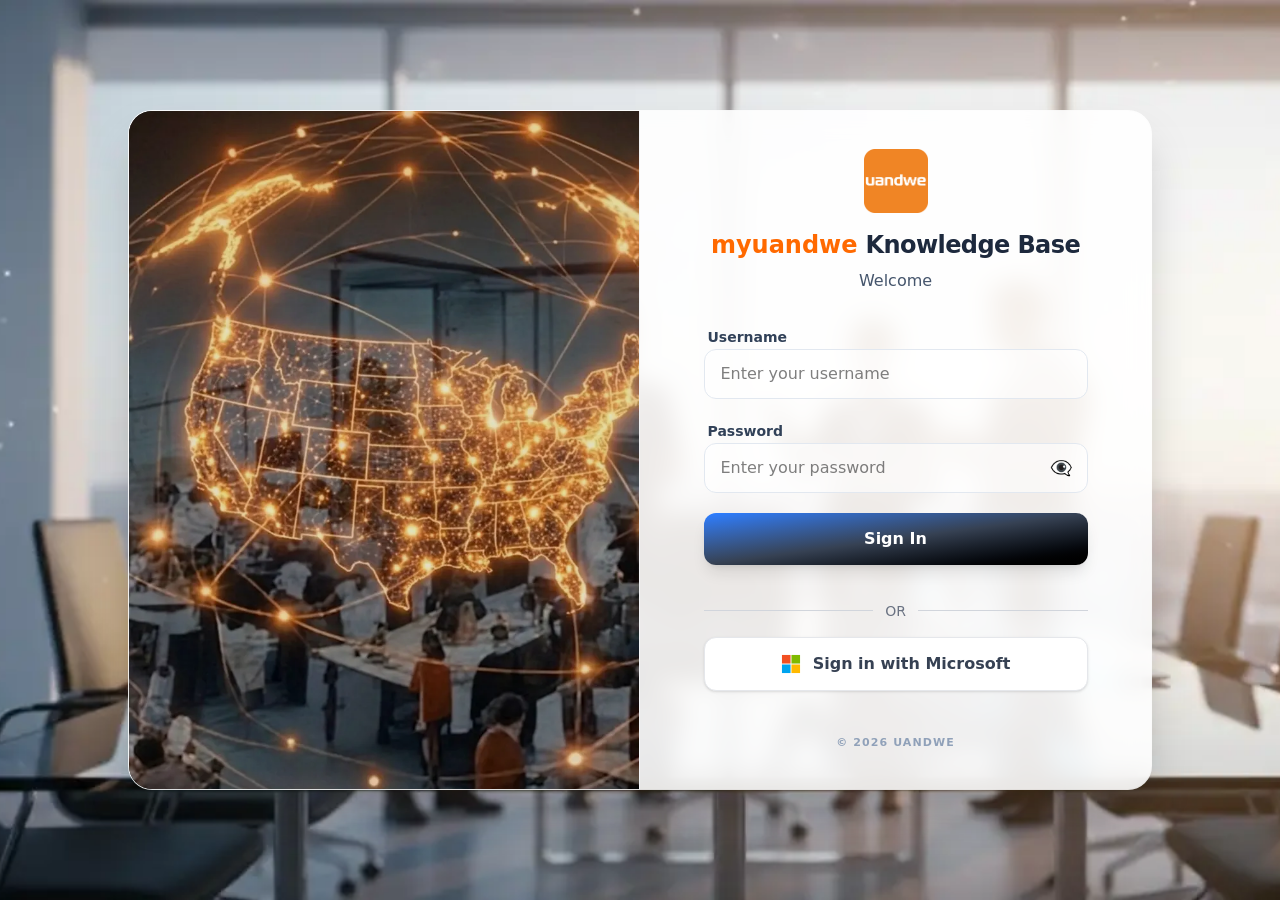
==== commit 6c9210cf: "Update index.html" ====
--- a/myuandwe/index.html
+++ b/myuandwe/index.html
@@ -4,6 +4,9 @@
     <meta charset="UTF-8" />
     <link rel="icon" type="image/svg+xml" href="/myuandwe/logo.png" />
     <meta name="viewport" content="width=device-width, initial-scale=1.0" />
+    <link rel="preconnect" href="https://fonts.googleapis.com">
+    <link rel="preconnect" href="https://fonts.gstatic.com" crossorigin>
+    <link href="https://fonts.googleapis.com/css2?family=DM+Sans:wght@400;500;600;700;800&display=swap" rel="stylesheet">
     <title>Knowledge Base</title>
     <script type="module" crossorigin src="/myuandwe/assets/index-B0pZZpvG.js"></script>
     <link rel="stylesheet" crossorigin href="/myuandwe/assets/index-BNtQwHTW.css">
--- a/myuandwe/assets/index-BNtQwHTW.css
+++ b/myuandwe/assets/index-BNtQwHTW.css
@@ -1 +1 @@
-@charset "UTF-8";.react-datepicker__navigation-icon:before,.react-datepicker__year-read-view--down-arrow,.react-datepicker__month-read-view--down-arrow,.react-datepicker__month-year-read-view--down-arrow{border-color:#ccc;border-style:solid;border-width:3px 3px 0 0;content:"";display:block;height:9px;position:absolute;top:6px;width:9px}.react-datepicker__sr-only{position:absolute;width:1px;height:1px;padding:0;margin:-1px;overflow:hidden;clip-path:inset(50%);white-space:nowrap;border:0}.react-datepicker-wrapper{display:inline-block;padding:0;border:0}.react-datepicker{font-family:Helvetica Neue,helvetica,arial,sans-serif;font-size:.8rem;background-color:#fff;color:#000;border:1px solid #aeaeae;border-radius:.3rem;display:inline-block;position:relative;line-height:initial}.react-datepicker--time-only .react-datepicker__time-container{border-left:0}.react-datepicker--time-only .react-datepicker__time,.react-datepicker--time-only .react-datepicker__time-box{border-bottom-left-radius:.375em;border-bottom-right-radius:.375em}.react-datepicker-popper{z-index:1;line-height:0}.react-datepicker-popper .react-datepicker__triangle{stroke:#aeaeae}.react-datepicker-popper[data-placement^=bottom] .react-datepicker__triangle{fill:#f0f0f0;color:#f0f0f0}.react-datepicker-popper[data-placement^=top] .react-datepicker__triangle,.react-datepicker-popper--header-middle[data-placement^=bottom] .react-datepicker__triangle,.react-datepicker-popper--header-bottom[data-placement^=bottom] .react-datepicker__triangle{fill:#fff;color:#fff}.react-datepicker-popper--header-bottom[data-placement^=top] .react-datepicker__triangle{fill:#f0f0f0;color:#f0f0f0}.react-datepicker__header{text-align:center;background-color:#f0f0f0;border-bottom:1px solid #aeaeae;border-top-left-radius:.3rem;padding:8px 0;position:relative}.react-datepicker__header--time{padding-bottom:8px;padding-left:5px;padding-right:5px}.react-datepicker__header--time:not(.react-datepicker__header--time--only){border-top-left-radius:0}.react-datepicker__header:not(.react-datepicker__header--has-time-select,.react-datepicker__header--middle,.react-datepicker__header--bottom){border-top-right-radius:.3rem}.react-datepicker__header--middle{border-top:1px solid #aeaeae;border-radius:0;margin-top:4px}.react-datepicker__header--bottom{border-bottom:none;border-top:1px solid #aeaeae;border-radius:0 0 .3rem .3rem}.react-datepicker__header-wrapper{position:relative}.react-datepicker__header-wrapper .react-datepicker__navigation--next--with-time:not(.react-datepicker__navigation--next--with-today-button){right:2px}.react-datepicker__year-dropdown-container--select,.react-datepicker__month-dropdown-container--select,.react-datepicker__month-year-dropdown-container--select,.react-datepicker__year-dropdown-container--scroll,.react-datepicker__month-dropdown-container--scroll,.react-datepicker__month-year-dropdown-container--scroll{display:inline-block;margin:0 15px}.react-datepicker__month-select,.react-datepicker__year-select,.react-datepicker__month-year-select{background-color:transparent;border:1px solid #aeaeae;border-radius:.3rem;color:inherit;cursor:pointer;font-family:inherit;font-size:inherit;margin-top:5px;padding:2px 5px}.react-datepicker__month-select:focus-visible,.react-datepicker__year-select:focus-visible,.react-datepicker__month-year-select:focus-visible{outline:auto 1px}.react-datepicker__current-month,.react-datepicker-time__header,.react-datepicker-year-header{margin-top:0;color:#000;font-weight:700;font-size:.944rem}h2.react-datepicker__current-month{padding:0;margin:0}.react-datepicker-time__header{text-overflow:ellipsis;white-space:nowrap;overflow:hidden}.react-datepicker__navigation{align-items:center;background:none;display:flex;justify-content:center;text-align:center;cursor:pointer;position:absolute;top:2px;padding:0;border:none;z-index:1;height:32px;width:32px;text-indent:-999em;overflow:hidden}.react-datepicker__navigation--previous{left:2px}.react-datepicker__navigation--next{right:2px}.react-datepicker__navigation--next--with-time:not(.react-datepicker__navigation--next--with-today-button){right:85px}.react-datepicker__navigation--years{position:relative;top:0;display:block;margin-left:auto;margin-right:auto}.react-datepicker__navigation--years-previous{top:4px}.react-datepicker__navigation--years-upcoming{top:-4px}.react-datepicker__navigation:hover *:before{border-color:#a6a6a6}.react-datepicker__navigation-icon{position:relative;top:-1px;font-size:20px;width:0}.react-datepicker__navigation-icon--next{left:-2px}.react-datepicker__navigation-icon--next:before{transform:rotate(45deg);left:-7px}.react-datepicker__navigation-icon--previous{right:-2px}.react-datepicker__navigation-icon--previous:before{transform:rotate(225deg);right:-7px}.react-datepicker__month-container{float:left}.react-datepicker__year{margin:.5em;text-align:center}.react-datepicker__year-wrapper{display:flex;flex-wrap:wrap;max-width:180px}.react-datepicker__year .react-datepicker__year-text{display:inline-block;width:5em;margin:2px}.react-datepicker__month{margin:.5em;text-align:center}.react-datepicker__month .react-datepicker__month-text,.react-datepicker__month .react-datepicker__quarter-text{display:inline-block;width:5em;margin:2px}.react-datepicker__input-time-container{clear:both;width:100%;float:left;margin:5px 0 10px 15px;text-align:left}.react-datepicker__input-time-container .react-datepicker-time__caption,.react-datepicker__input-time-container .react-datepicker-time__input-container{display:inline-block}.react-datepicker__input-time-container .react-datepicker-time__input-container .react-datepicker-time__input{display:inline-block;margin-left:10px}.react-datepicker__input-time-container .react-datepicker-time__input-container .react-datepicker-time__input input{width:auto}.react-datepicker__input-time-container .react-datepicker-time__input-container .react-datepicker-time__input input[type=time]::-webkit-inner-spin-button,.react-datepicker__input-time-container .react-datepicker-time__input-container .react-datepicker-time__input input[type=time]::-webkit-outer-spin-button{-webkit-appearance:none;margin:0}.react-datepicker__input-time-container .react-datepicker-time__input-container .react-datepicker-time__input input[type=time]{-moz-appearance:textfield}.react-datepicker__input-time-container .react-datepicker-time__input-container .react-datepicker-time__delimiter{margin-left:5px;display:inline-block}.react-datepicker__time-container{float:right;border-left:1px solid #aeaeae;width:85px}.react-datepicker__time-container--with-today-button{display:inline;border:1px solid #aeaeae;border-radius:.375em;position:absolute;right:-87px;top:0}.react-datepicker__time-container .react-datepicker__time{position:relative;background:#fff;border-bottom-right-radius:.375em}.react-datepicker__time-container .react-datepicker__time .react-datepicker__time-box{width:85px;overflow-x:hidden;margin:0 auto;text-align:center;border-bottom-right-radius:.375em}.react-datepicker__time-container .react-datepicker__time .react-datepicker__time-box ul.react-datepicker__time-list{list-style:none;margin:0;height:calc(195px + 1.0625em);overflow-y:scroll;padding-right:0;padding-left:0;width:100%;box-sizing:content-box}.react-datepicker__time-container .react-datepicker__time .react-datepicker__time-box ul.react-datepicker__time-list li.react-datepicker__time-list-item{height:30px;padding:5px 10px;white-space:nowrap}.react-datepicker__time-container .react-datepicker__time .react-datepicker__time-box ul.react-datepicker__time-list li.react-datepicker__time-list-item:hover{cursor:pointer;background-color:#f0f0f0}.react-datepicker__time-container .react-datepicker__time .react-datepicker__time-box ul.react-datepicker__time-list li.react-datepicker__time-list-item--selected{background-color:#216ba5;color:#fff;font-weight:700}.react-datepicker__time-container .react-datepicker__time .react-datepicker__time-box ul.react-datepicker__time-list li.react-datepicker__time-list-item--selected:hover{background-color:#216ba5}.react-datepicker__time-container .react-datepicker__time .react-datepicker__time-box ul.react-datepicker__time-list li.react-datepicker__time-list-item--disabled{color:#ccc}.react-datepicker__time-container .react-datepicker__time .react-datepicker__time-box ul.react-datepicker__time-list li.react-datepicker__time-list-item--disabled:hover{cursor:default;background-color:transparent}.react-datepicker__week-number{color:#ccc;display:inline-block;width:2.125em;line-height:2.125em;text-align:center;margin:.208em}.react-datepicker__week-number.react-datepicker__week-number--clickable{cursor:pointer}.react-datepicker__week-number.react-datepicker__week-number--clickable:not(.react-datepicker__week-number--selected):hover{border-radius:.3rem;background-color:#f0f0f0}.react-datepicker__week-number--selected{border-radius:.3rem;background-color:#216ba5;color:#fff}.react-datepicker__week-number--selected:hover{background-color:#1d5d90}.react-datepicker__day-names{text-align:center;white-space:nowrap;margin-bottom:-8px}.react-datepicker__week{white-space:nowrap}.react-datepicker__day-name,.react-datepicker__day,.react-datepicker__time-name{color:#000;display:inline-block;width:2.125em;line-height:2.125em;text-align:center;margin:.208em}.react-datepicker__day-name--disabled,.react-datepicker__day--disabled,.react-datepicker__time-name--disabled{cursor:default;color:#ccc}.react-datepicker__day,.react-datepicker__month-text,.react-datepicker__quarter-text,.react-datepicker__year-text{cursor:pointer}.react-datepicker__day:not([aria-disabled=true]):hover,.react-datepicker__month-text:not([aria-disabled=true]):hover,.react-datepicker__quarter-text:not([aria-disabled=true]):hover,.react-datepicker__year-text:not([aria-disabled=true]):hover{border-radius:.3rem;background-color:#f0f0f0}.react-datepicker__day--today,.react-datepicker__month-text--today,.react-datepicker__quarter-text--today,.react-datepicker__year-text--today{font-weight:700}.react-datepicker__day--highlighted,.react-datepicker__month-text--highlighted,.react-datepicker__quarter-text--highlighted,.react-datepicker__year-text--highlighted{border-radius:.3rem;background-color:#3dcc4a;color:#fff}.react-datepicker__day--highlighted:not([aria-disabled=true]):hover,.react-datepicker__month-text--highlighted:not([aria-disabled=true]):hover,.react-datepicker__quarter-text--highlighted:not([aria-disabled=true]):hover,.react-datepicker__year-text--highlighted:not([aria-disabled=true]):hover{background-color:#32be3f}.react-datepicker__day--highlighted-custom-1,.react-datepicker__month-text--highlighted-custom-1,.react-datepicker__quarter-text--highlighted-custom-1,.react-datepicker__year-text--highlighted-custom-1{color:#f0f}.react-datepicker__day--highlighted-custom-2,.react-datepicker__month-text--highlighted-custom-2,.react-datepicker__quarter-text--highlighted-custom-2,.react-datepicker__year-text--highlighted-custom-2{color:green}.react-datepicker__day--holidays,.react-datepicker__month-text--holidays,.react-datepicker__quarter-text--holidays,.react-datepicker__year-text--holidays{position:relative;border-radius:.3rem;background-color:#ff6803;color:#fff}.react-datepicker__day--holidays .overlay,.react-datepicker__month-text--holidays .overlay,.react-datepicker__quarter-text--holidays .overlay,.react-datepicker__year-text--holidays .overlay{position:absolute;bottom:100%;left:50%;transform:translate(-50%);background-color:#333;color:#fff;padding:4px;border-radius:4px;white-space:nowrap;visibility:hidden;opacity:0;transition:visibility 0s,opacity .3s ease-in-out}.react-datepicker__day--holidays:not([aria-disabled=true]):hover,.react-datepicker__month-text--holidays:not([aria-disabled=true]):hover,.react-datepicker__quarter-text--holidays:not([aria-disabled=true]):hover,.react-datepicker__year-text--holidays:not([aria-disabled=true]):hover{background-color:#cf5300}.react-datepicker__day--holidays:hover .overlay,.react-datepicker__month-text--holidays:hover .overlay,.react-datepicker__quarter-text--holidays:hover .overlay,.react-datepicker__year-text--holidays:hover .overlay{visibility:visible;opacity:1}.react-datepicker__day--selected,.react-datepicker__day--in-selecting-range,.react-datepicker__day--in-range,.react-datepicker__month-text--selected,.react-datepicker__month-text--in-selecting-range,.react-datepicker__month-text--in-range,.react-datepicker__quarter-text--selected,.react-datepicker__quarter-text--in-selecting-range,.react-datepicker__quarter-text--in-range,.react-datepicker__year-text--selected,.react-datepicker__year-text--in-selecting-range,.react-datepicker__year-text--in-range{border-radius:.3rem;background-color:#216ba5;color:#fff}.react-datepicker__day--selected:not([aria-disabled=true]):hover,.react-datepicker__day--in-selecting-range:not([aria-disabled=true]):hover,.react-datepicker__day--in-range:not([aria-disabled=true]):hover,.react-datepicker__month-text--selected:not([aria-disabled=true]):hover,.react-datepicker__month-text--in-selecting-range:not([aria-disabled=true]):hover,.react-datepicker__month-text--in-range:not([aria-disabled=true]):hover,.react-datepicker__quarter-text--selected:not([aria-disabled=true]):hover,.react-datepicker__quarter-text--in-selecting-range:not([aria-disabled=true]):hover,.react-datepicker__quarter-text--in-range:not([aria-disabled=true]):hover,.react-datepicker__year-text--selected:not([aria-disabled=true]):hover,.react-datepicker__year-text--in-selecting-range:not([aria-disabled=true]):hover,.react-datepicker__year-text--in-range:not([aria-disabled=true]):hover{background-color:#1d5d90}.react-datepicker__day--keyboard-selected,.react-datepicker__month-text--keyboard-selected,.react-datepicker__quarter-text--keyboard-selected,.react-datepicker__year-text--keyboard-selected{border-radius:.3rem;background-color:#bad9f1;color:#000}.react-datepicker__day--keyboard-selected:not([aria-disabled=true]):hover,.react-datepicker__month-text--keyboard-selected:not([aria-disabled=true]):hover,.react-datepicker__quarter-text--keyboard-selected:not([aria-disabled=true]):hover,.react-datepicker__year-text--keyboard-selected:not([aria-disabled=true]):hover{background-color:#1d5d90;color:#fff}.react-datepicker__day--in-selecting-range:not(.react-datepicker__day--in-range,.react-datepicker__month-text--in-range,.react-datepicker__quarter-text--in-range,.react-datepicker__year-text--in-range),.react-datepicker__month-text--in-selecting-range:not(.react-datepicker__day--in-range,.react-datepicker__month-text--in-range,.react-datepicker__quarter-text--in-range,.react-datepicker__year-text--in-range),.react-datepicker__quarter-text--in-selecting-range:not(.react-datepicker__day--in-range,.react-datepicker__month-text--in-range,.react-datepicker__quarter-text--in-range,.react-datepicker__year-text--in-range),.react-datepicker__year-text--in-selecting-range:not(.react-datepicker__day--in-range,.react-datepicker__month-text--in-range,.react-datepicker__quarter-text--in-range,.react-datepicker__year-text--in-range){background-color:#216ba580}.react-datepicker__month--selecting-range .react-datepicker__day--in-range:not(.react-datepicker__day--in-selecting-range,.react-datepicker__month-text--in-selecting-range,.react-datepicker__quarter-text--in-selecting-range,.react-datepicker__year-text--in-selecting-range),.react-datepicker__year--selecting-range .react-datepicker__day--in-range:not(.react-datepicker__day--in-selecting-range,.react-datepicker__month-text--in-selecting-range,.react-datepicker__quarter-text--in-selecting-range,.react-datepicker__year-text--in-selecting-range),.react-datepicker__month--selecting-range .react-datepicker__month-text--in-range:not(.react-datepicker__day--in-selecting-range,.react-datepicker__month-text--in-selecting-range,.react-datepicker__quarter-text--in-selecting-range,.react-datepicker__year-text--in-selecting-range),.react-datepicker__year--selecting-range .react-datepicker__month-text--in-range:not(.react-datepicker__day--in-selecting-range,.react-datepicker__month-text--in-selecting-range,.react-datepicker__quarter-text--in-selecting-range,.react-datepicker__year-text--in-selecting-range),.react-datepicker__month--selecting-range .react-datepicker__quarter-text--in-range:not(.react-datepicker__day--in-selecting-range,.react-datepicker__month-text--in-selecting-range,.react-datepicker__quarter-text--in-selecting-range,.react-datepicker__year-text--in-selecting-range),.react-datepicker__year--selecting-range .react-datepicker__quarter-text--in-range:not(.react-datepicker__day--in-selecting-range,.react-datepicker__month-text--in-selecting-range,.react-datepicker__quarter-text--in-selecting-range,.react-datepicker__year-text--in-selecting-range),.react-datepicker__month--selecting-range .react-datepicker__year-text--in-range:not(.react-datepicker__day--in-selecting-range,.react-datepicker__month-text--in-selecting-range,.react-datepicker__quarter-text--in-selecting-range,.react-datepicker__year-text--in-selecting-range),.react-datepicker__year--selecting-range .react-datepicker__year-text--in-range:not(.react-datepicker__day--in-selecting-range,.react-datepicker__month-text--in-selecting-range,.react-datepicker__quarter-text--in-selecting-range,.react-datepicker__year-text--in-selecting-range){background-color:#f0f0f0;color:#000}.react-datepicker__day--disabled,.react-datepicker__month-text--disabled,.react-datepicker__quarter-text--disabled,.react-datepicker__year-text--disabled{cursor:default;color:#ccc}.react-datepicker__day--disabled .overlay,.react-datepicker__month-text--disabled .overlay,.react-datepicker__quarter-text--disabled .overlay,.react-datepicker__year-text--disabled .overlay{position:absolute;bottom:70%;left:50%;transform:translate(-50%);background-color:#333;color:#fff;padding:4px;border-radius:4px;white-space:nowrap;visibility:hidden;opacity:0;transition:visibility 0s,opacity .3s ease-in-out}.react-datepicker__input-container{position:relative;display:inline-block;width:100%}.react-datepicker__input-container .react-datepicker__calendar-icon{position:absolute;padding:.625em;box-sizing:content-box}.react-datepicker__view-calendar-icon input{padding:6px 10px 5px 25px}.react-datepicker__year-read-view,.react-datepicker__month-read-view,.react-datepicker__month-year-read-view{border:1px solid transparent;border-radius:.3rem;position:relative}.react-datepicker__year-read-view:hover,.react-datepicker__month-read-view:hover,.react-datepicker__month-year-read-view:hover{cursor:pointer}.react-datepicker__year-read-view:hover .react-datepicker__year-read-view--down-arrow,.react-datepicker__year-read-view:hover .react-datepicker__month-read-view--down-arrow,.react-datepicker__month-read-view:hover .react-datepicker__year-read-view--down-arrow,.react-datepicker__month-read-view:hover .react-datepicker__month-read-view--down-arrow,.react-datepicker__month-year-read-view:hover .react-datepicker__year-read-view--down-arrow,.react-datepicker__month-year-read-view:hover .react-datepicker__month-read-view--down-arrow{border-top-color:#b3b3b3}.react-datepicker__year-read-view--down-arrow,.react-datepicker__month-read-view--down-arrow,.react-datepicker__month-year-read-view--down-arrow{transform:rotate(135deg);right:-16px;top:0}.react-datepicker__year-dropdown,.react-datepicker__month-dropdown,.react-datepicker__month-year-dropdown{background-color:#f0f0f0;position:absolute;width:50%;left:25%;top:30px;z-index:1;text-align:center;border-radius:.3rem;border:1px solid #aeaeae}.react-datepicker__year-dropdown:hover,.react-datepicker__month-dropdown:hover,.react-datepicker__month-year-dropdown:hover{cursor:pointer}.react-datepicker__year-dropdown--scrollable,.react-datepicker__month-dropdown--scrollable,.react-datepicker__month-year-dropdown--scrollable{height:150px;overflow-y:scroll}.react-datepicker__year-option,.react-datepicker__month-option,.react-datepicker__month-year-option{line-height:20px;width:100%;display:block;margin-left:auto;margin-right:auto}.react-datepicker__year-option:first-of-type,.react-datepicker__month-option:first-of-type,.react-datepicker__month-year-option:first-of-type{border-top-left-radius:.3rem;border-top-right-radius:.3rem}.react-datepicker__year-option:last-of-type,.react-datepicker__month-option:last-of-type,.react-datepicker__month-year-option:last-of-type{-webkit-user-select:none;-moz-user-select:none;-ms-user-select:none;user-select:none;border-bottom-left-radius:.3rem;border-bottom-right-radius:.3rem}.react-datepicker__year-option:hover,.react-datepicker__month-option:hover,.react-datepicker__month-year-option:hover{background-color:#ccc}.react-datepicker__year-option:hover .react-datepicker__navigation--years-upcoming,.react-datepicker__month-option:hover .react-datepicker__navigation--years-upcoming,.react-datepicker__month-year-option:hover .react-datepicker__navigation--years-upcoming{border-bottom-color:#b3b3b3}.react-datepicker__year-option:hover .react-datepicker__navigation--years-previous,.react-datepicker__month-option:hover .react-datepicker__navigation--years-previous,.react-datepicker__month-year-option:hover .react-datepicker__navigation--years-previous{border-top-color:#b3b3b3}.react-datepicker__year-option--selected,.react-datepicker__month-option--selected,.react-datepicker__month-year-option--selected{position:absolute;left:15px}.react-datepicker__close-icon{cursor:pointer;background-color:transparent;border:0;outline:0;padding:0 6px 0 0;position:absolute;top:0;right:0;height:100%;display:table-cell;vertical-align:middle}.react-datepicker__close-icon:after{cursor:pointer;background-color:#216ba5;color:#fff;border-radius:50%;height:16px;width:16px;padding:2px;font-size:12px;line-height:1;text-align:center;display:table-cell;vertical-align:middle;content:"×"}.react-datepicker__close-icon--disabled{cursor:default}.react-datepicker__close-icon--disabled:after{cursor:default;background-color:#ccc}.react-datepicker__today-button{background:#f0f0f0;border-top:1px solid #aeaeae;cursor:pointer;text-align:center;font-weight:700;padding:5px 0;clear:left}.react-datepicker__portal{position:fixed;width:100vw;height:100vh;background-color:#000c;left:0;top:0;justify-content:center;align-items:center;display:flex;z-index:2147483647}.react-datepicker__children-container{width:17.25em;margin:.5em;padding-right:.25em;padding-left:.25em;height:auto}.react-datepicker__aria-live{position:absolute;clip-path:circle(0);border:0;height:1px;margin:-1px;overflow:hidden;padding:0;width:1px;white-space:nowrap}.react-datepicker__calendar-icon{width:1em;height:1em;vertical-align:-.125em}.react-datepicker-popper-offset{margin-top:-.7em}@layer properties{@supports (((-webkit-hyphens:none)) and (not (margin-trim:inline))) or ((-moz-orient:inline) and (not (color:rgb(from red r g b)))){*,:before,:after,::backdrop{--tw-translate-x:0;--tw-translate-y:0;--tw-translate-z:0;--tw-rotate-x:initial;--tw-rotate-y:initial;--tw-rotate-z:initial;--tw-skew-x:initial;--tw-skew-y:initial;--tw-space-y-reverse:0;--tw-divide-y-reverse:0;--tw-border-style:solid;--tw-gradient-position:initial;--tw-gradient-from:#0000;--tw-gradient-via:#0000;--tw-gradient-to:#0000;--tw-gradient-stops:initial;--tw-gradient-via-stops:initial;--tw-gradient-from-position:0%;--tw-gradient-via-position:50%;--tw-gradient-to-position:100%;--tw-leading:initial;--tw-font-weight:initial;--tw-tracking:initial;--tw-ordinal:initial;--tw-slashed-zero:initial;--tw-numeric-figure:initial;--tw-numeric-spacing:initial;--tw-numeric-fraction:initial;--tw-shadow:0 0 #0000;--tw-shadow-color:initial;--tw-shadow-alpha:100%;--tw-inset-shadow:0 0 #0000;--tw-inset-shadow-color:initial;--tw-inset-shadow-alpha:100%;--tw-ring-color:initial;--tw-ring-shadow:0 0 #0000;--tw-inset-ring-color:initial;--tw-inset-ring-shadow:0 0 #0000;--tw-ring-inset:initial;--tw-ring-offset-width:0px;--tw-ring-offset-color:#fff;--tw-ring-offset-shadow:0 0 #0000;--tw-outline-style:solid;--tw-blur:initial;--tw-brightness:initial;--tw-contrast:initial;--tw-grayscale:initial;--tw-hue-rotate:initial;--tw-invert:initial;--tw-opacity:initial;--tw-saturate:initial;--tw-sepia:initial;--tw-drop-shadow:initial;--tw-drop-shadow-color:initial;--tw-drop-shadow-alpha:100%;--tw-drop-shadow-size:initial;--tw-backdrop-blur:initial;--tw-backdrop-brightness:initial;--tw-backdrop-contrast:initial;--tw-backdrop-grayscale:initial;--tw-backdrop-hue-rotate:initial;--tw-backdrop-invert:initial;--tw-backdrop-opacity:initial;--tw-backdrop-saturate:initial;--tw-backdrop-sepia:initial;--tw-duration:initial;--tw-ease:initial;--tw-scale-x:1;--tw-scale-y:1;--tw-scale-z:1}}}@layer theme{:root,:host{--font-sans:ui-sans-serif,system-ui,sans-serif,"Apple Color Emoji","Segoe UI Emoji","Segoe UI Symbol","Noto Color Emoji";--font-mono:ui-monospace,SFMono-Regular,Menlo,Monaco,Consolas,"Liberation Mono","Courier New",monospace;--color-red-50:oklch(97.1% .013 17.38);--color-red-100:oklch(93.6% .032 17.717);--color-red-200:oklch(88.5% .062 18.334);--color-red-300:oklch(80.8% .114 19.571);--color-red-400:oklch(70.4% .191 22.216);--color-red-500:oklch(63.7% .237 25.331);--color-red-600:oklch(57.7% .245 27.325);--color-red-700:oklch(50.5% .213 27.518);--color-red-800:oklch(44.4% .177 26.899);--color-red-900:oklch(39.6% .141 25.723);--color-orange-50:oklch(98% .016 73.684);--color-orange-100:oklch(95.4% .038 75.164);--color-orange-200:oklch(90.1% .076 70.697);--color-orange-400:oklch(75% .183 55.934);--color-orange-500:oklch(70.5% .213 47.604);--color-orange-600:oklch(64.6% .222 41.116);--color-orange-700:oklch(55.3% .195 38.402);--color-orange-800:oklch(47% .157 37.304);--color-orange-900:oklch(40.8% .123 38.172);--color-amber-50:oklch(98.7% .022 95.277);--color-amber-100:oklch(96.2% .059 95.617);--color-amber-200:oklch(92.4% .12 95.746);--color-amber-400:oklch(82.8% .189 84.429);--color-amber-500:oklch(76.9% .188 70.08);--color-amber-600:oklch(66.6% .179 58.318);--color-amber-700:oklch(55.5% .163 48.998);--color-amber-800:oklch(47.3% .137 46.201);--color-yellow-50:oklch(98.7% .026 102.212);--color-yellow-100:oklch(97.3% .071 103.193);--color-yellow-200:oklch(94.5% .129 101.54);--color-yellow-400:oklch(85.2% .199 91.936);--color-yellow-500:oklch(79.5% .184 86.047);--color-yellow-600:oklch(68.1% .162 75.834);--color-yellow-700:oklch(55.4% .135 66.442);--color-yellow-800:oklch(47.6% .114 61.907);--color-green-50:oklch(98.2% .018 155.826);--color-green-100:oklch(96.2% .044 156.743);--color-green-200:oklch(92.5% .084 155.995);--color-green-500:oklch(72.3% .219 149.579);--color-green-600:oklch(62.7% .194 149.214);--color-green-700:oklch(52.7% .154 150.069);--color-green-800:oklch(44.8% .119 151.328);--color-emerald-50:oklch(97.9% .021 166.113);--color-emerald-100:oklch(95% .052 163.051);--color-emerald-200:oklch(90.5% .093 164.15);--color-emerald-400:oklch(76.5% .177 163.223);--color-emerald-500:oklch(69.6% .17 162.48);--color-emerald-600:oklch(59.6% .145 163.225);--color-emerald-700:oklch(50.8% .118 165.612);--color-emerald-800:oklch(43.2% .095 166.913);--color-emerald-900:oklch(37.8% .077 168.94);--color-teal-50:oklch(98.4% .014 180.72);--color-teal-100:oklch(95.3% .051 180.801);--color-teal-200:oklch(91% .096 180.426);--color-teal-500:oklch(70.4% .14 182.503);--color-teal-600:oklch(60% .118 184.704);--color-teal-700:oklch(51.1% .096 186.391);--color-teal-800:oklch(43.7% .078 188.216);--color-blue-50:oklch(97% .014 254.604);--color-blue-100:oklch(93.2% .032 255.585);--color-blue-200:oklch(88.2% .059 254.128);--color-blue-300:oklch(80.9% .105 251.813);--color-blue-400:oklch(70.7% .165 254.624);--color-blue-500:oklch(62.3% .214 259.815);--color-blue-600:oklch(54.6% .245 262.881);--color-blue-700:oklch(48.8% .243 264.376);--color-blue-800:oklch(42.4% .199 265.638);--color-blue-900:oklch(37.9% .146 265.522);--color-indigo-50:oklch(96.2% .018 272.314);--color-indigo-100:oklch(93% .034 272.788);--color-indigo-200:oklch(87% .065 274.039);--color-indigo-300:oklch(78.5% .115 274.713);--color-indigo-400:oklch(67.3% .182 276.935);--color-indigo-500:oklch(58.5% .233 277.117);--color-indigo-600:oklch(51.1% .262 276.966);--color-indigo-700:oklch(45.7% .24 277.023);--color-indigo-800:oklch(39.8% .195 277.366);--color-indigo-900:oklch(35.9% .144 278.697);--color-violet-50:oklch(96.9% .016 293.756);--color-violet-500:oklch(60.6% .25 292.717);--color-violet-600:oklch(54.1% .281 293.009);--color-purple-50:oklch(97.7% .014 308.299);--color-purple-100:oklch(94.6% .033 307.174);--color-purple-200:oklch(90.2% .063 306.703);--color-purple-400:oklch(71.4% .203 305.504);--color-purple-500:oklch(62.7% .265 303.9);--color-purple-600:oklch(55.8% .288 302.321);--color-purple-700:oklch(49.6% .265 301.924);--color-purple-800:oklch(43.8% .218 303.724);--color-purple-900:oklch(38.1% .176 304.987);--color-fuchsia-100:oklch(95.2% .037 318.852);--color-pink-50:oklch(97.1% .014 343.198);--color-pink-100:oklch(94.8% .028 342.258);--color-pink-200:oklch(89.9% .061 343.231);--color-pink-400:oklch(71.8% .202 349.761);--color-pink-500:oklch(65.6% .241 354.308);--color-pink-600:oklch(59.2% .249 .584);--color-pink-700:oklch(52.5% .223 3.958);--color-rose-50:oklch(96.9% .015 12.422);--color-rose-100:oklch(94.1% .03 12.58);--color-rose-200:oklch(89.2% .058 10.001);--color-rose-600:oklch(58.6% .253 17.585);--color-rose-700:oklch(51.4% .222 16.935);--color-rose-800:oklch(45.5% .188 13.697);--color-slate-50:oklch(98.4% .003 247.858);--color-slate-100:oklch(96.8% .007 247.896);--color-slate-200:oklch(92.9% .013 255.508);--color-slate-300:oklch(86.9% .022 252.894);--color-slate-400:oklch(70.4% .04 256.788);--color-slate-500:oklch(55.4% .046 257.417);--color-slate-600:oklch(44.6% .043 257.281);--color-slate-700:oklch(37.2% .044 257.287);--color-slate-800:oklch(27.9% .041 260.031);--color-gray-50:oklch(98.5% .002 247.839);--color-gray-100:oklch(96.7% .003 264.542);--color-gray-200:oklch(92.8% .006 264.531);--color-gray-300:oklch(87.2% .01 258.338);--color-gray-400:oklch(70.7% .022 261.325);--color-gray-500:oklch(55.1% .027 264.364);--color-gray-600:oklch(44.6% .03 256.802);--color-gray-700:oklch(37.3% .034 259.733);--color-gray-800:oklch(27.8% .033 256.848);--color-gray-900:oklch(21% .034 264.665);--color-black:#000;--color-white:#fff;--spacing:.25rem;--container-xs:20rem;--container-sm:24rem;--container-md:28rem;--container-lg:32rem;--container-xl:36rem;--container-2xl:42rem;--container-3xl:48rem;--container-4xl:56rem;--container-5xl:64rem;--container-6xl:72rem;--container-7xl:80rem;--text-xs:.75rem;--text-xs--line-height:calc(1/.75);--text-sm:.875rem;--text-sm--line-height:calc(1.25/.875);--text-base:1rem;--text-base--line-height: 1.5 ;--text-lg:1.125rem;--text-lg--line-height:calc(1.75/1.125);--text-xl:1.25rem;--text-xl--line-height:calc(1.75/1.25);--text-2xl:1.5rem;--text-2xl--line-height:calc(2/1.5);--text-3xl:1.875rem;--text-3xl--line-height: 1.2 ;--text-4xl:2.25rem;--text-4xl--line-height:calc(2.5/2.25);--text-5xl:3rem;--text-5xl--line-height:1;--text-6xl:3.75rem;--text-6xl--line-height:1;--font-weight-normal:400;--font-weight-medium:500;--font-weight-semibold:600;--font-weight-bold:700;--font-weight-extrabold:800;--tracking-tight:-.025em;--tracking-wide:.025em;--tracking-wider:.05em;--tracking-widest:.1em;--leading-tight:1.25;--leading-snug:1.375;--leading-relaxed:1.625;--radius-sm:.25rem;--radius-md:.375rem;--radius-lg:.5rem;--radius-xl:.75rem;--radius-2xl:1rem;--radius-3xl:1.5rem;--drop-shadow-lg:0 4px 4px #00000026;--ease-out:cubic-bezier(0,0,.2,1);--ease-in-out:cubic-bezier(.4,0,.2,1);--animate-spin:spin 1s linear infinite;--animate-ping:ping 1s cubic-bezier(0,0,.2,1)infinite;--animate-pulse:pulse 2s cubic-bezier(.4,0,.6,1)infinite;--blur-sm:8px;--blur-md:12px;--blur-lg:16px;--blur-xl:24px;--blur-2xl:40px;--blur-3xl:64px;--default-transition-duration:.15s;--default-transition-timing-function:cubic-bezier(.4,0,.2,1);--default-font-family:var(--font-sans);--default-mono-font-family:var(--font-mono)}}@layer base{*,:after,:before,::backdrop{box-sizing:border-box;border:0 solid;margin:0;padding:0}::file-selector-button{box-sizing:border-box;border:0 solid;margin:0;padding:0}html,:host{-webkit-text-size-adjust:100%;tab-size:4;line-height:1.5;font-family:var(--default-font-family,ui-sans-serif,system-ui,sans-serif,"Apple Color Emoji","Segoe UI Emoji","Segoe UI Symbol","Noto Color Emoji");font-feature-settings:var(--default-font-feature-settings,normal);font-variation-settings:var(--default-font-variation-settings,normal);-webkit-tap-highlight-color:transparent}hr{height:0;color:inherit;border-top-width:1px}abbr:where([title]){-webkit-text-decoration:underline dotted;text-decoration:underline dotted}h1,h2,h3,h4,h5,h6{font-size:inherit;font-weight:inherit}a{color:inherit;-webkit-text-decoration:inherit;text-decoration:inherit}b,strong{font-weight:bolder}code,kbd,samp,pre{font-family:var(--default-mono-font-family,ui-monospace,SFMono-Regular,Menlo,Monaco,Consolas,"Liberation Mono","Courier New",monospace);font-feature-settings:var(--default-mono-font-feature-settings,normal);font-variation-settings:var(--default-mono-font-variation-settings,normal);font-size:1em}small{font-size:80%}sub,sup{vertical-align:baseline;font-size:75%;line-height:0;position:relative}sub{bottom:-.25em}sup{top:-.5em}table{text-indent:0;border-color:inherit;border-collapse:collapse}:-moz-focusring{outline:auto}progress{vertical-align:baseline}summary{display:list-item}ol,ul,menu{list-style:none}img,svg,video,canvas,audio,iframe,embed,object{vertical-align:middle;display:block}img,video{max-width:100%;height:auto}button,input,select,optgroup,textarea{font:inherit;font-feature-settings:inherit;font-variation-settings:inherit;letter-spacing:inherit;color:inherit;opacity:1;background-color:#0000;border-radius:0}::file-selector-button{font:inherit;font-feature-settings:inherit;font-variation-settings:inherit;letter-spacing:inherit;color:inherit;opacity:1;background-color:#0000;border-radius:0}:where(select:is([multiple],[size])) optgroup{font-weight:bolder}:where(select:is([multiple],[size])) optgroup option{padding-inline-start:20px}::file-selector-button{margin-inline-end:4px}::placeholder{opacity:1}@supports (not ((-webkit-appearance:-apple-pay-button))) or (contain-intrinsic-size:1px){::placeholder{color:currentColor}@supports (color:color-mix(in lab,red,red)){::placeholder{color:color-mix(in oklab,currentcolor 50%,transparent)}}}textarea{resize:vertical}::-webkit-search-decoration{-webkit-appearance:none}::-webkit-date-and-time-value{min-height:1lh;text-align:inherit}::-webkit-datetime-edit{display:inline-flex}::-webkit-datetime-edit-fields-wrapper{padding:0}::-webkit-datetime-edit{padding-block:0}::-webkit-datetime-edit-year-field{padding-block:0}::-webkit-datetime-edit-month-field{padding-block:0}::-webkit-datetime-edit-day-field{padding-block:0}::-webkit-datetime-edit-hour-field{padding-block:0}::-webkit-datetime-edit-minute-field{padding-block:0}::-webkit-datetime-edit-second-field{padding-block:0}::-webkit-datetime-edit-millisecond-field{padding-block:0}::-webkit-datetime-edit-meridiem-field{padding-block:0}::-webkit-calendar-picker-indicator{line-height:1}:-moz-ui-invalid{box-shadow:none}button,input:where([type=button],[type=reset],[type=submit]){appearance:button}::file-selector-button{appearance:button}::-webkit-inner-spin-button{height:auto}::-webkit-outer-spin-button{height:auto}[hidden]:where(:not([hidden=until-found])){display:none!important}}@layer components;@layer utilities{.pointer-events-auto{pointer-events:auto}.pointer-events-none{pointer-events:none}.collapse{visibility:collapse}.visible{visibility:visible}.absolute{position:absolute}.fixed{position:fixed}.relative{position:relative}.sticky{position:sticky}.inset-0{inset:calc(var(--spacing)*0)}.inset-2{inset:calc(var(--spacing)*2)}.inset-y-0{inset-block:calc(var(--spacing)*0)}.-top-1{top:calc(var(--spacing)*-1)}.-top-2{top:calc(var(--spacing)*-2)}.-top-40{top:calc(var(--spacing)*-40)}.top-0{top:calc(var(--spacing)*0)}.top-1\/2{top:50%}.top-2{top:calc(var(--spacing)*2)}.top-2\.5{top:calc(var(--spacing)*2.5)}.top-3{top:calc(var(--spacing)*3)}.top-3\.5{top:calc(var(--spacing)*3.5)}.top-4{top:calc(var(--spacing)*4)}.top-6{top:calc(var(--spacing)*6)}.top-10{top:calc(var(--spacing)*10)}.top-20{top:calc(var(--spacing)*20)}.top-24{top:calc(var(--spacing)*24)}.top-\[20\%\]{top:20%}.top-full{top:100%}.-right-1{right:calc(var(--spacing)*-1)}.-right-2{right:calc(var(--spacing)*-2)}.-right-40{right:calc(var(--spacing)*-40)}.right-0{right:calc(var(--spacing)*0)}.right-2{right:calc(var(--spacing)*2)}.right-3{right:calc(var(--spacing)*3)}.right-4{right:calc(var(--spacing)*4)}.right-6{right:calc(var(--spacing)*6)}.right-10{right:calc(var(--spacing)*10)}.-bottom-1{bottom:calc(var(--spacing)*-1)}.-bottom-40{bottom:calc(var(--spacing)*-40)}.bottom-0{bottom:calc(var(--spacing)*0)}.bottom-2{bottom:calc(var(--spacing)*2)}.bottom-3{bottom:calc(var(--spacing)*3)}.bottom-10{bottom:calc(var(--spacing)*10)}.bottom-full{bottom:100%}.-left-40{left:calc(var(--spacing)*-40)}.left-0{left:calc(var(--spacing)*0)}.left-1\/2{left:50%}.left-3{left:calc(var(--spacing)*3)}.left-4{left:calc(var(--spacing)*4)}.left-10{left:calc(var(--spacing)*10)}.\!z-\[9999\]{z-index:9999!important}.z-10{z-index:10}.z-20{z-index:20}.z-30{z-index:30}.z-40{z-index:40}.z-50{z-index:50}.z-\[21\]{z-index:21}.z-\[22\]{z-index:22}.z-\[23\]{z-index:23}.z-\[24\]{z-index:24}.z-\[25\]{z-index:25}.z-\[26\]{z-index:26}.z-\[27\]{z-index:27}.z-\[60\]{z-index:60}.z-\[70\]{z-index:70}.z-\[200\]{z-index:200}.z-\[300\]{z-index:300}.z-\[1000\]{z-index:1000}.z-\[9999\]{z-index:9999}.col-span-2{grid-column:span 2/span 2}.col-span-3{grid-column:span 3/span 3}.container{width:100%}@media(min-width:40rem){.container{max-width:40rem}}@media(min-width:48rem){.container{max-width:48rem}}@media(min-width:64rem){.container{max-width:64rem}}@media(min-width:80rem){.container{max-width:80rem}}@media(min-width:96rem){.container{max-width:96rem}}.m-0{margin:calc(var(--spacing)*0)}.m-auto{margin:auto}.-mx-8{margin-inline:calc(var(--spacing)*-8)}.mx-1{margin-inline:calc(var(--spacing)*1)}.mx-auto{margin-inline:auto}.my-4{margin-block:calc(var(--spacing)*4)}.my-8{margin-block:calc(var(--spacing)*8)}.-mt-2{margin-top:calc(var(--spacing)*-2)}.mt-0\.5{margin-top:calc(var(--spacing)*.5)}.mt-1{margin-top:calc(var(--spacing)*1)}.mt-1\.5{margin-top:calc(var(--spacing)*1.5)}.mt-2{margin-top:calc(var(--spacing)*2)}.mt-2\.5{margin-top:calc(var(--spacing)*2.5)}.mt-3{margin-top:calc(var(--spacing)*3)}.mt-4{margin-top:calc(var(--spacing)*4)}.mt-5{margin-top:calc(var(--spacing)*5)}.mt-6{margin-top:calc(var(--spacing)*6)}.mt-8{margin-top:calc(var(--spacing)*8)}.mt-16{margin-top:calc(var(--spacing)*16)}.mt-\[3px\]{margin-top:3px}.mt-auto{margin-top:auto}.mr-2{margin-right:calc(var(--spacing)*2)}.mr-3{margin-right:calc(var(--spacing)*3)}.mr-6{margin-right:calc(var(--spacing)*6)}.mr-8{margin-right:calc(var(--spacing)*8)}.mr-auto{margin-right:auto}.mb-0\.5{margin-bottom:calc(var(--spacing)*.5)}.mb-1{margin-bottom:calc(var(--spacing)*1)}.mb-1\.5{margin-bottom:calc(var(--spacing)*1.5)}.mb-2{margin-bottom:calc(var(--spacing)*2)}.mb-3{margin-bottom:calc(var(--spacing)*3)}.mb-3\.5{margin-bottom:calc(var(--spacing)*3.5)}.mb-4{margin-bottom:calc(var(--spacing)*4)}.mb-5{margin-bottom:calc(var(--spacing)*5)}.mb-6{margin-bottom:calc(var(--spacing)*6)}.mb-8{margin-bottom:calc(var(--spacing)*8)}.mb-10{margin-bottom:calc(var(--spacing)*10)}.mb-12{margin-bottom:calc(var(--spacing)*12)}.mb-\[26px\]{margin-bottom:26px}.-ml-0\.5{margin-left:calc(var(--spacing)*-.5)}.-ml-1{margin-left:calc(var(--spacing)*-1)}.ml-0\.5{margin-left:calc(var(--spacing)*.5)}.ml-1{margin-left:calc(var(--spacing)*1)}.ml-2{margin-left:calc(var(--spacing)*2)}.ml-2\.5{margin-left:calc(var(--spacing)*2.5)}.ml-5\.5{margin-left:calc(var(--spacing)*5.5)}.ml-9{margin-left:calc(var(--spacing)*9)}.ml-auto{margin-left:auto}.line-clamp-2{-webkit-line-clamp:2;-webkit-box-orient:vertical;display:-webkit-box;overflow:hidden}.line-clamp-3{-webkit-line-clamp:3;-webkit-box-orient:vertical;display:-webkit-box;overflow:hidden}.block{display:block}.flex{display:flex}.grid{display:grid}.hidden{display:none}.inline{display:inline}.inline-block{display:inline-block}.inline-flex{display:inline-flex}.table{display:table}.h-0\.5{height:calc(var(--spacing)*.5)}.h-1{height:calc(var(--spacing)*1)}.h-1\.5{height:calc(var(--spacing)*1.5)}.h-1\/2{height:50%}.h-2{height:calc(var(--spacing)*2)}.h-2\.5{height:calc(var(--spacing)*2.5)}.h-3{height:calc(var(--spacing)*3)}.h-3\.5{height:calc(var(--spacing)*3.5)}.h-4{height:calc(var(--spacing)*4)}.h-4\.5{height:calc(var(--spacing)*4.5)}.h-5{height:calc(var(--spacing)*5)}.h-6{height:calc(var(--spacing)*6)}.h-7{height:calc(var(--spacing)*7)}.h-8{height:calc(var(--spacing)*8)}.h-9{height:calc(var(--spacing)*9)}.h-10{height:calc(var(--spacing)*10)}.h-11{height:calc(var(--spacing)*11)}.h-12{height:calc(var(--spacing)*12)}.h-14{height:calc(var(--spacing)*14)}.h-15{height:calc(var(--spacing)*15)}.h-16{height:calc(var(--spacing)*16)}.h-20{height:calc(var(--spacing)*20)}.h-24{height:calc(var(--spacing)*24)}.h-27{height:calc(var(--spacing)*27)}.h-40{height:calc(var(--spacing)*40)}.h-64{height:calc(var(--spacing)*64)}.h-80{height:calc(var(--spacing)*80)}.h-82{height:calc(var(--spacing)*82)}.h-\[3px\]{height:3px}.h-\[18px\]{height:18px}.h-\[27px\]{height:27px}.h-\[30px\]{height:30px}.h-\[34px\]{height:34px}.h-\[54px\]{height:54px}.h-\[60\%\]{height:60%}.h-\[60px\]{height:60px}.h-\[80vh\]{height:80vh}.h-\[88px\]{height:88px}.h-\[240px\]{height:240px}.h-\[680px\]{height:680px}.h-\[calc\(80vh-80px\)\]{height:calc(80vh - 80px)}.h-\[calc\(100vh-60px\)\]{height:calc(100vh - 60px)}.h-auto{height:auto}.h-fit{height:fit-content}.h-full{height:100%}.h-px{height:1px}.h-screen{height:100vh}.max-h-40{max-height:calc(var(--spacing)*40)}.max-h-48{max-height:calc(var(--spacing)*48)}.max-h-56{max-height:calc(var(--spacing)*56)}.max-h-60{max-height:calc(var(--spacing)*60)}.max-h-96{max-height:calc(var(--spacing)*96)}.max-h-\[60vh\]{max-height:60vh}.max-h-\[70vh\]{max-height:70vh}.max-h-\[80vh\]{max-height:80vh}.max-h-\[90vh\]{max-height:90vh}.max-h-\[300px\]{max-height:300px}.max-h-\[400px\]{max-height:400px}.max-h-\[520px\]{max-height:520px}.max-h-\[700px\]{max-height:700px}.max-h-\[calc\(70vh-120px\)\]{max-height:calc(70vh - 120px)}.max-h-\[calc\(80vh-120px\)\]{max-height:calc(80vh - 120px)}.min-h-\[42px\]{min-height:42px}.min-h-\[60vh\]{min-height:60vh}.min-h-\[64px\]{min-height:64px}.min-h-\[76px\]{min-height:76px}.min-h-\[100px\]{min-height:100px}.min-h-\[320px\]{min-height:320px}.min-h-\[600px\]{min-height:600px}.min-h-screen{min-height:100vh}.w-1{width:calc(var(--spacing)*1)}.w-1\.5{width:calc(var(--spacing)*1.5)}.w-1\/2{width:50%}.w-1\/3{width:33.3333%}.w-2{width:calc(var(--spacing)*2)}.w-2\.5{width:calc(var(--spacing)*2.5)}.w-2\/3{width:66.6667%}.w-3{width:calc(var(--spacing)*3)}.w-3\.5{width:calc(var(--spacing)*3.5)}.w-4{width:calc(var(--spacing)*4)}.w-4\.5{width:calc(var(--spacing)*4.5)}.w-5{width:calc(var(--spacing)*5)}.w-6{width:calc(var(--spacing)*6)}.w-7{width:calc(var(--spacing)*7)}.w-8{width:calc(var(--spacing)*8)}.w-9{width:calc(var(--spacing)*9)}.w-10{width:calc(var(--spacing)*10)}.w-11{width:calc(var(--spacing)*11)}.w-12{width:calc(var(--spacing)*12)}.w-14{width:calc(var(--spacing)*14)}.w-15{width:calc(var(--spacing)*15)}.w-16{width:calc(var(--spacing)*16)}.w-20{width:calc(var(--spacing)*20)}.w-24{width:calc(var(--spacing)*24)}.w-27{width:calc(var(--spacing)*27)}.w-28{width:calc(var(--spacing)*28)}.w-32{width:calc(var(--spacing)*32)}.w-36{width:calc(var(--spacing)*36)}.w-40{width:calc(var(--spacing)*40)}.w-44{width:calc(var(--spacing)*44)}.w-48{width:calc(var(--spacing)*48)}.w-56{width:calc(var(--spacing)*56)}.w-64{width:calc(var(--spacing)*64)}.w-72{width:calc(var(--spacing)*72)}.w-80{width:calc(var(--spacing)*80)}.w-\[3px\]{width:3px}.w-\[18px\]{width:18px}.w-\[27px\]{width:27px}.w-\[30px\]{width:30px}.w-\[34px\]{width:34px}.w-\[60px\]{width:60px}.w-\[88px\]{width:88px}.w-\[90\%\]{width:90%}.w-\[92\%\]{width:92%}.w-\[95\%\]{width:95%}.w-\[250px\]{width:250px}.w-fit{width:fit-content}.w-full{width:100%}.w-max{width:max-content}.max-w-2xl{max-width:var(--container-2xl)}.max-w-3xl{max-width:var(--container-3xl)}.max-w-4xl{max-width:var(--container-4xl)}.max-w-5xl{max-width:var(--container-5xl)}.max-w-6xl{max-width:var(--container-6xl)}.max-w-7xl{max-width:var(--container-7xl)}.max-w-\[90\%\]{max-width:90%}.max-w-\[95\%\]{max-width:95%}.max-w-\[120px\]{max-width:120px}.max-w-\[150px\]{max-width:150px}.max-w-\[180px\]{max-width:180px}.max-w-\[250px\]{max-width:250px}.max-w-\[300px\]{max-width:300px}.max-w-\[400px\]{max-width:400px}.max-w-\[640px\]{max-width:640px}.max-w-\[800px\]{max-width:800px}.max-w-\[1400px\]{max-width:1400px}.max-w-\[1920px\]{max-width:1920px}.max-w-full{max-width:100%}.max-w-lg{max-width:var(--container-lg)}.max-w-md{max-width:var(--container-md)}.max-w-sm{max-width:var(--container-sm)}.max-w-xl{max-width:var(--container-xl)}.max-w-xs{max-width:var(--container-xs)}.min-w-0{min-width:calc(var(--spacing)*0)}.min-w-\[32px\]{min-width:32px}.min-w-\[80px\]{min-width:80px}.min-w-\[150px\]{min-width:150px}.min-w-\[200px\]{min-width:200px}.min-w-\[300px\]{min-width:300px}.min-w-\[400px\]{min-width:400px}.min-w-\[700px\]{min-width:700px}.min-w-\[800px\]{min-width:800px}.min-w-full{min-width:100%}.min-w-max{min-width:max-content}.flex-1{flex:1}.flex-shrink-0,.shrink-0{flex-shrink:0}.flex-grow{flex-grow:1}.border-collapse{border-collapse:collapse}.-translate-x-1\/2{--tw-translate-x: -50% ;translate:var(--tw-translate-x)var(--tw-translate-y)}.-translate-y-1\/2{--tw-translate-y: -50% ;translate:var(--tw-translate-x)var(--tw-translate-y)}.rotate-180{rotate:180deg}.transform{transform:var(--tw-rotate-x,)var(--tw-rotate-y,)var(--tw-rotate-z,)var(--tw-skew-x,)var(--tw-skew-y,)}.animate-\[loadingSlide_1\.4s_ease-in-out_infinite\]{animation:1.4s ease-in-out infinite loadingSlide}.animate-ping{animation:var(--animate-ping)}.animate-pulse{animation:var(--animate-pulse)}.animate-spin{animation:var(--animate-spin)}.\!cursor-not-allowed{cursor:not-allowed!important}.cursor-not-allowed{cursor:not-allowed}.cursor-pointer{cursor:pointer}.cursor-wait{cursor:wait}.resize{resize:both}.resize-none{resize:none}.resize-y{resize:vertical}.scroll-mt-20{scroll-margin-top:calc(var(--spacing)*20)}.list-inside{list-style-position:inside}.list-disc{list-style-type:disc}.appearance-none{appearance:none}.grid-cols-1{grid-template-columns:repeat(1,minmax(0,1fr))}.grid-cols-2{grid-template-columns:repeat(2,minmax(0,1fr))}.grid-cols-3{grid-template-columns:repeat(3,minmax(0,1fr))}.grid-cols-7{grid-template-columns:repeat(7,minmax(0,1fr))}.grid-cols-\[200px_repeat\(7\,1fr\)\]{grid-template-columns:200px repeat(7,1fr)}.flex-col{flex-direction:column}.flex-wrap{flex-wrap:wrap}.items-center{align-items:center}.items-end{align-items:flex-end}.items-start{align-items:flex-start}.justify-between{justify-content:space-between}.justify-center{justify-content:center}.justify-end{justify-content:flex-end}.justify-start{justify-content:flex-start}.justify-items-center{justify-items:center}.gap-0{gap:calc(var(--spacing)*0)}.gap-0\.5{gap:calc(var(--spacing)*.5)}.gap-1{gap:calc(var(--spacing)*1)}.gap-1\.5{gap:calc(var(--spacing)*1.5)}.gap-2{gap:calc(var(--spacing)*2)}.gap-2\.5{gap:calc(var(--spacing)*2.5)}.gap-3{gap:calc(var(--spacing)*3)}.gap-3\.5{gap:calc(var(--spacing)*3.5)}.gap-4{gap:calc(var(--spacing)*4)}.gap-5{gap:calc(var(--spacing)*5)}.gap-6{gap:calc(var(--spacing)*6)}.gap-8{gap:calc(var(--spacing)*8)}.gap-11{gap:calc(var(--spacing)*11)}.gap-12{gap:calc(var(--spacing)*12)}.gap-\[1px\],.gap-px{gap:1px}:where(.space-y-0\.5>:not(:last-child)){--tw-space-y-reverse:0;margin-block-start:calc(calc(var(--spacing)*.5)*var(--tw-space-y-reverse));margin-block-end:calc(calc(var(--spacing)*.5)*calc(1 - var(--tw-space-y-reverse)))}:where(.space-y-1>:not(:last-child)){--tw-space-y-reverse:0;margin-block-start:calc(calc(var(--spacing)*1)*var(--tw-space-y-reverse));margin-block-end:calc(calc(var(--spacing)*1)*calc(1 - var(--tw-space-y-reverse)))}:where(.space-y-1\.5>:not(:last-child)){--tw-space-y-reverse:0;margin-block-start:calc(calc(var(--spacing)*1.5)*var(--tw-space-y-reverse));margin-block-end:calc(calc(var(--spacing)*1.5)*calc(1 - var(--tw-space-y-reverse)))}:where(.space-y-2>:not(:last-child)){--tw-space-y-reverse:0;margin-block-start:calc(calc(var(--spacing)*2)*var(--tw-space-y-reverse));margin-block-end:calc(calc(var(--spacing)*2)*calc(1 - var(--tw-space-y-reverse)))}:where(.space-y-3>:not(:last-child)){--tw-space-y-reverse:0;margin-block-start:calc(calc(var(--spacing)*3)*var(--tw-space-y-reverse));margin-block-end:calc(calc(var(--spacing)*3)*calc(1 - var(--tw-space-y-reverse)))}:where(.space-y-4>:not(:last-child)){--tw-space-y-reverse:0;margin-block-start:calc(calc(var(--spacing)*4)*var(--tw-space-y-reverse));margin-block-end:calc(calc(var(--spacing)*4)*calc(1 - var(--tw-space-y-reverse)))}:where(.space-y-5>:not(:last-child)){--tw-space-y-reverse:0;margin-block-start:calc(calc(var(--spacing)*5)*var(--tw-space-y-reverse));margin-block-end:calc(calc(var(--spacing)*5)*calc(1 - var(--tw-space-y-reverse)))}:where(.space-y-6>:not(:last-child)){--tw-space-y-reverse:0;margin-block-start:calc(calc(var(--spacing)*6)*var(--tw-space-y-reverse));margin-block-end:calc(calc(var(--spacing)*6)*calc(1 - var(--tw-space-y-reverse)))}:where(.space-y-7>:not(:last-child)){--tw-space-y-reverse:0;margin-block-start:calc(calc(var(--spacing)*7)*var(--tw-space-y-reverse));margin-block-end:calc(calc(var(--spacing)*7)*calc(1 - var(--tw-space-y-reverse)))}:where(.space-y-8>:not(:last-child)){--tw-space-y-reverse:0;margin-block-start:calc(calc(var(--spacing)*8)*var(--tw-space-y-reverse));margin-block-end:calc(calc(var(--spacing)*8)*calc(1 - var(--tw-space-y-reverse)))}.gap-x-3{column-gap:calc(var(--spacing)*3)}.gap-x-5{column-gap:calc(var(--spacing)*5)}.gap-x-6{column-gap:calc(var(--spacing)*6)}.gap-y-0\.5{row-gap:calc(var(--spacing)*.5)}.gap-y-1{row-gap:calc(var(--spacing)*1)}.gap-y-4{row-gap:calc(var(--spacing)*4)}.gap-y-5{row-gap:calc(var(--spacing)*5)}:where(.divide-y>:not(:last-child)){--tw-divide-y-reverse:0;border-bottom-style:var(--tw-border-style);border-top-style:var(--tw-border-style);border-top-width:calc(1px*var(--tw-divide-y-reverse));border-bottom-width:calc(1px*calc(1 - var(--tw-divide-y-reverse)))}:where(.divide-gray-50>:not(:last-child)){border-color:var(--color-gray-50)}:where(.divide-gray-100>:not(:last-child)){border-color:var(--color-gray-100)}:where(.divide-gray-200>:not(:last-child)){border-color:var(--color-gray-200)}:where(.divide-slate-100>:not(:last-child)){border-color:var(--color-slate-100)}.self-start{align-self:flex-start}.truncate{text-overflow:ellipsis;white-space:nowrap;overflow:hidden}.overflow-auto{overflow:auto}.overflow-hidden{overflow:hidden}.overflow-x-auto{overflow-x:auto}.overflow-y-auto{overflow-y:auto}.rounded{border-radius:.25rem}.rounded-2xl{border-radius:var(--radius-2xl)}.rounded-3xl{border-radius:var(--radius-3xl)}.rounded-\[2rem\]{border-radius:2rem}.rounded-\[7px\]{border-radius:7px}.rounded-\[9px\]{border-radius:9px}.rounded-\[10px\]{border-radius:10px}.rounded-\[14px\]{border-radius:14px}.rounded-full{border-radius:3.40282e38px}.rounded-lg{border-radius:var(--radius-lg)}.rounded-md{border-radius:var(--radius-md)}.rounded-xl{border-radius:var(--radius-xl)}.rounded-t-2xl{border-top-left-radius:var(--radius-2xl);border-top-right-radius:var(--radius-2xl)}.rounded-t-3xl{border-top-left-radius:var(--radius-3xl);border-top-right-radius:var(--radius-3xl)}.rounded-t-full{border-top-left-radius:3.40282e38px;border-top-right-radius:3.40282e38px}.rounded-t-lg{border-top-left-radius:var(--radius-lg);border-top-right-radius:var(--radius-lg)}.rounded-r-sm{border-top-right-radius:var(--radius-sm);border-bottom-right-radius:var(--radius-sm)}.rounded-b-2xl{border-bottom-right-radius:var(--radius-2xl);border-bottom-left-radius:var(--radius-2xl)}.rounded-b-lg{border-bottom-right-radius:var(--radius-lg);border-bottom-left-radius:var(--radius-lg)}.border{border-style:var(--tw-border-style);border-width:1px}.border-0{border-style:var(--tw-border-style);border-width:0}.border-2{border-style:var(--tw-border-style);border-width:2px}.border-3{border-style:var(--tw-border-style);border-width:3px}.border-4{border-style:var(--tw-border-style);border-width:4px}.border-\[3px\]{border-style:var(--tw-border-style);border-width:3px}.border-t{border-top-style:var(--tw-border-style);border-top-width:1px}.border-t-0{border-top-style:var(--tw-border-style);border-top-width:0}.border-t-2{border-top-style:var(--tw-border-style);border-top-width:2px}.border-r{border-right-style:var(--tw-border-style);border-right-width:1px}.border-b{border-bottom-style:var(--tw-border-style);border-bottom-width:1px}.border-b-2{border-bottom-style:var(--tw-border-style);border-bottom-width:2px}.border-b-\[3px\]{border-bottom-style:var(--tw-border-style);border-bottom-width:3px}.border-l{border-left-style:var(--tw-border-style);border-left-width:1px}.border-l-4{border-left-style:var(--tw-border-style);border-left-width:4px}.border-dashed{--tw-border-style:dashed;border-style:dashed}.border-none{--tw-border-style:none;border-style:none}.border-\[\#1C1C1C\]{border-color:#1c1c1c}.border-\[\#2563EB\]{border-color:#2563eb}.border-\[\#C8C8C8\]{border-color:#c8c8c8}.border-\[\#D1D5DB\]{border-color:#d1d5db}.border-\[\#E5E7EB\]{border-color:#e5e7eb}.border-\[\#F3F4F6\]{border-color:#f3f4f6}.border-\[\#FECACA\]{border-color:#fecaca}.border-\[\#ede5d8\]{border-color:#ede5d8}.border-\[\#f3ede3\]{border-color:#f3ede3}.border-\[rgba\(196\,113\,58\,0\.2\)\]{border-color:#c4713a33}.border-\[rgba\(228\,149\,106\,0\.25\)\]{border-color:#e4956a40}.border-amber-100{border-color:var(--color-amber-100)}.border-amber-100\/50{border-color:#fef3c680}@supports (color:color-mix(in lab,red,red)){.border-amber-100\/50{border-color:color-mix(in oklab,var(--color-amber-100)50%,transparent)}}.border-amber-200{border-color:var(--color-amber-200)}.border-black\/\[0\.04\]{border-color:#0000000a}@supports (color:color-mix(in lab,red,red)){.border-black\/\[0\.04\]{border-color:color-mix(in oklab,var(--color-black)4%,transparent)}}.border-blue-100{border-color:var(--color-blue-100)}.border-blue-200{border-color:var(--color-blue-200)}.border-blue-200\/50{border-color:#bedbff80}@supports (color:color-mix(in lab,red,red)){.border-blue-200\/50{border-color:color-mix(in oklab,var(--color-blue-200)50%,transparent)}}.border-blue-300{border-color:var(--color-blue-300)}.border-blue-400{border-color:var(--color-blue-400)}.border-blue-500{border-color:var(--color-blue-500)}.border-blue-500\/30{border-color:#3080ff4d}@supports (color:color-mix(in lab,red,red)){.border-blue-500\/30{border-color:color-mix(in oklab,var(--color-blue-500)30%,transparent)}}.border-blue-600{border-color:var(--color-blue-600)}.border-blue-700{border-color:var(--color-blue-700)}.border-emerald-100{border-color:var(--color-emerald-100)}.border-emerald-200{border-color:var(--color-emerald-200)}.border-emerald-400\/30{border-color:#00d2944d}@supports (color:color-mix(in lab,red,red)){.border-emerald-400\/30{border-color:color-mix(in oklab,var(--color-emerald-400)30%,transparent)}}.border-gray-50{border-color:var(--color-gray-50)}.border-gray-100{border-color:var(--color-gray-100)}.border-gray-100\/50{border-color:#f3f4f680}@supports (color:color-mix(in lab,red,red)){.border-gray-100\/50{border-color:color-mix(in oklab,var(--color-gray-100)50%,transparent)}}.border-gray-200{border-color:var(--color-gray-200)}.border-gray-300{border-color:var(--color-gray-300)}.border-gray-800{border-color:var(--color-gray-800)}.border-green-100{border-color:var(--color-green-100)}.border-green-200{border-color:var(--color-green-200)}.border-indigo-100{border-color:var(--color-indigo-100)}.border-indigo-200{border-color:var(--color-indigo-200)}.border-indigo-200\/50{border-color:#c7d2ff80}@supports (color:color-mix(in lab,red,red)){.border-indigo-200\/50{border-color:color-mix(in oklab,var(--color-indigo-200)50%,transparent)}}.border-indigo-400{border-color:var(--color-indigo-400)}.border-indigo-600{border-color:var(--color-indigo-600)}.border-orange-200{border-color:var(--color-orange-200)}.border-purple-100{border-color:var(--color-purple-100)}.border-purple-200{border-color:var(--color-purple-200)}.border-red-100{border-color:var(--color-red-100)}.border-red-200{border-color:var(--color-red-200)}.border-red-300{border-color:var(--color-red-300)}.border-red-400{border-color:var(--color-red-400)}.border-red-500{border-color:var(--color-red-500)}.border-slate-100{border-color:var(--color-slate-100)}.border-slate-200{border-color:var(--color-slate-200)}.border-slate-200\/80{border-color:#e2e8f0cc}@supports (color:color-mix(in lab,red,red)){.border-slate-200\/80{border-color:color-mix(in oklab,var(--color-slate-200)80%,transparent)}}.border-slate-300{border-color:var(--color-slate-300)}.border-teal-200{border-color:var(--color-teal-200)}.border-teal-500{border-color:var(--color-teal-500)}.border-teal-600{border-color:var(--color-teal-600)}.border-transparent{border-color:#0000}.border-white{border-color:var(--color-white)}.border-white\/20{border-color:#fff3}@supports (color:color-mix(in lab,red,red)){.border-white\/20{border-color:color-mix(in oklab,var(--color-white)20%,transparent)}}.border-white\/40{border-color:#fff6}@supports (color:color-mix(in lab,red,red)){.border-white\/40{border-color:color-mix(in oklab,var(--color-white)40%,transparent)}}.border-white\/50{border-color:#ffffff80}@supports (color:color-mix(in lab,red,red)){.border-white\/50{border-color:color-mix(in oklab,var(--color-white)50%,transparent)}}.border-white\/\[0\.06\]{border-color:#ffffff0f}@supports (color:color-mix(in lab,red,red)){.border-white\/\[0\.06\]{border-color:color-mix(in oklab,var(--color-white)6%,transparent)}}.border-white\/\[0\.07\]{border-color:#ffffff12}@supports (color:color-mix(in lab,red,red)){.border-white\/\[0\.07\]{border-color:color-mix(in oklab,var(--color-white)7%,transparent)}}.border-yellow-100{border-color:var(--color-yellow-100)}.border-yellow-200{border-color:var(--color-yellow-200)}.border-t-blue-500{border-top-color:var(--color-blue-500)}.border-t-blue-600{border-top-color:var(--color-blue-600)}.border-t-transparent{border-top-color:#0000}.bg-\[\#1C1C1C\]{background-color:#1c1c1c}.bg-\[\#1E3A5F\]{background-color:#1e3a5f}.bg-\[\#9A9A9A\]{background-color:#9a9a9a}.bg-\[\#111827\]{background-color:#111827}.bg-\[\#DC2626\]{background-color:#dc2626}.bg-\[\#E5E7EB\]{background-color:#e5e7eb}.bg-\[\#EFF6FF\]{background-color:#eff6ff}.bg-\[\#F0F0F0\]{background-color:#f0f0f0}.bg-\[\#F3F4F6\]{background-color:#f3f4f6}.bg-\[\#F8F9FB\]{background-color:#f8f9fb}.bg-\[\#F9FAFB\]{background-color:#f9fafb}.bg-\[\#FEF2F2\]{background-color:#fef2f2}.bg-\[\#e4956a\]{background-color:#e4956a}.bg-\[\#f4f6f9\]{background-color:#f4f6f9}.bg-\[\#fdf4ec\]{background-color:#fdf4ec}.bg-\[\#fdf9f4\]{background-color:#fdf9f4}.bg-\[rgba\(228\,149\,106\,0\.1\)\],.bg-\[rgba\(228\,149\,106\,0\.10\)\]{background-color:#e4956a1a}.bg-\[rgba\(228\,149\,106\,0\.15\)\]{background-color:#e4956a26}.bg-amber-50{background-color:var(--color-amber-50)}.bg-amber-50\/30{background-color:#fffbeb4d}@supports (color:color-mix(in lab,red,red)){.bg-amber-50\/30{background-color:color-mix(in oklab,var(--color-amber-50)30%,transparent)}}.bg-amber-100{background-color:var(--color-amber-100)}.bg-amber-400{background-color:var(--color-amber-400)}.bg-amber-500{background-color:var(--color-amber-500)}.bg-black{background-color:var(--color-black)}.bg-black\/20{background-color:#0003}@supports (color:color-mix(in lab,red,red)){.bg-black\/20{background-color:color-mix(in oklab,var(--color-black)20%,transparent)}}.bg-black\/30{background-color:#0000004d}@supports (color:color-mix(in lab,red,red)){.bg-black\/30{background-color:color-mix(in oklab,var(--color-black)30%,transparent)}}.bg-black\/40{background-color:#0006}@supports (color:color-mix(in lab,red,red)){.bg-black\/40{background-color:color-mix(in oklab,var(--color-black)40%,transparent)}}.bg-black\/50{background-color:#00000080}@supports (color:color-mix(in lab,red,red)){.bg-black\/50{background-color:color-mix(in oklab,var(--color-black)50%,transparent)}}.bg-black\/60{background-color:#0009}@supports (color:color-mix(in lab,red,red)){.bg-black\/60{background-color:color-mix(in oklab,var(--color-black)60%,transparent)}}.bg-blue-50{background-color:var(--color-blue-50)}.bg-blue-50\/30{background-color:#eff6ff4d}@supports (color:color-mix(in lab,red,red)){.bg-blue-50\/30{background-color:color-mix(in oklab,var(--color-blue-50)30%,transparent)}}.bg-blue-50\/50{background-color:#eff6ff80}@supports (color:color-mix(in lab,red,red)){.bg-blue-50\/50{background-color:color-mix(in oklab,var(--color-blue-50)50%,transparent)}}.bg-blue-100{background-color:var(--color-blue-100)}.bg-blue-200{background-color:var(--color-blue-200)}.bg-blue-400{background-color:var(--color-blue-400)}.bg-blue-500{background-color:var(--color-blue-500)}.bg-blue-600{background-color:var(--color-blue-600)}.bg-emerald-50{background-color:var(--color-emerald-50)}.bg-emerald-50\/50{background-color:#ecfdf580}@supports (color:color-mix(in lab,red,red)){.bg-emerald-50\/50{background-color:color-mix(in oklab,var(--color-emerald-50)50%,transparent)}}.bg-emerald-100{background-color:var(--color-emerald-100)}.bg-emerald-400{background-color:var(--color-emerald-400)}.bg-emerald-400\/10{background-color:#00d2941a}@supports (color:color-mix(in lab,red,red)){.bg-emerald-400\/10{background-color:color-mix(in oklab,var(--color-emerald-400)10%,transparent)}}.bg-emerald-500{background-color:var(--color-emerald-500)}.bg-emerald-600{background-color:var(--color-emerald-600)}.bg-gray-50{background-color:var(--color-gray-50)}.bg-gray-50\/30{background-color:#f9fafb4d}@supports (color:color-mix(in lab,red,red)){.bg-gray-50\/30{background-color:color-mix(in oklab,var(--color-gray-50)30%,transparent)}}.bg-gray-50\/50{background-color:#f9fafb80}@supports (color:color-mix(in lab,red,red)){.bg-gray-50\/50{background-color:color-mix(in oklab,var(--color-gray-50)50%,transparent)}}.bg-gray-50\/80{background-color:#f9fafbcc}@supports (color:color-mix(in lab,red,red)){.bg-gray-50\/80{background-color:color-mix(in oklab,var(--color-gray-50)80%,transparent)}}.bg-gray-100{background-color:var(--color-gray-100)}.bg-gray-100\/80{background-color:#f3f4f6cc}@supports (color:color-mix(in lab,red,red)){.bg-gray-100\/80{background-color:color-mix(in oklab,var(--color-gray-100)80%,transparent)}}.bg-gray-200{background-color:var(--color-gray-200)}.bg-gray-200\/80{background-color:#e5e7ebcc}@supports (color:color-mix(in lab,red,red)){.bg-gray-200\/80{background-color:color-mix(in oklab,var(--color-gray-200)80%,transparent)}}.bg-gray-300{background-color:var(--color-gray-300)}.bg-gray-400{background-color:var(--color-gray-400)}.bg-gray-500{background-color:var(--color-gray-500)}.bg-gray-800{background-color:var(--color-gray-800)}.bg-gray-900{background-color:var(--color-gray-900)}.bg-gray-900\/40{background-color:#10182866}@supports (color:color-mix(in lab,red,red)){.bg-gray-900\/40{background-color:color-mix(in oklab,var(--color-gray-900)40%,transparent)}}.bg-gray-900\/50{background-color:#10182880}@supports (color:color-mix(in lab,red,red)){.bg-gray-900\/50{background-color:color-mix(in oklab,var(--color-gray-900)50%,transparent)}}.bg-green-50{background-color:var(--color-green-50)}.bg-green-50\/30{background-color:#f0fdf44d}@supports (color:color-mix(in lab,red,red)){.bg-green-50\/30{background-color:color-mix(in oklab,var(--color-green-50)30%,transparent)}}.bg-green-100{background-color:var(--color-green-100)}.bg-green-500{background-color:var(--color-green-500)}.bg-green-600{background-color:var(--color-green-600)}.bg-indigo-50{background-color:var(--color-indigo-50)}.bg-indigo-50\/50{background-color:#eef2ff80}@supports (color:color-mix(in lab,red,red)){.bg-indigo-50\/50{background-color:color-mix(in oklab,var(--color-indigo-50)50%,transparent)}}.bg-indigo-100{background-color:var(--color-indigo-100)}.bg-indigo-400{background-color:var(--color-indigo-400)}.bg-indigo-600{background-color:var(--color-indigo-600)}.bg-orange-50{background-color:var(--color-orange-50)}.bg-orange-100{background-color:var(--color-orange-100)}.bg-pink-50{background-color:var(--color-pink-50)}.bg-pink-100{background-color:var(--color-pink-100)}.bg-pink-200{background-color:var(--color-pink-200)}.bg-purple-50{background-color:var(--color-purple-50)}.bg-purple-50\/50{background-color:#faf5ff80}@supports (color:color-mix(in lab,red,red)){.bg-purple-50\/50{background-color:color-mix(in oklab,var(--color-purple-50)50%,transparent)}}.bg-purple-100{background-color:var(--color-purple-100)}.bg-purple-200{background-color:var(--color-purple-200)}.bg-purple-600{background-color:var(--color-purple-600)}.bg-red-50{background-color:var(--color-red-50)}.bg-red-50\/30{background-color:#fef2f24d}@supports (color:color-mix(in lab,red,red)){.bg-red-50\/30{background-color:color-mix(in oklab,var(--color-red-50)30%,transparent)}}.bg-red-50\/50{background-color:#fef2f280}@supports (color:color-mix(in lab,red,red)){.bg-red-50\/50{background-color:color-mix(in oklab,var(--color-red-50)50%,transparent)}}.bg-red-50\/80{background-color:#fef2f2cc}@supports (color:color-mix(in lab,red,red)){.bg-red-50\/80{background-color:color-mix(in oklab,var(--color-red-50)80%,transparent)}}.bg-red-100{background-color:var(--color-red-100)}.bg-red-500{background-color:var(--color-red-500)}.bg-red-600{background-color:var(--color-red-600)}.bg-rose-50{background-color:var(--color-rose-50)}.bg-rose-100{background-color:var(--color-rose-100)}.bg-slate-50{background-color:var(--color-slate-50)}.bg-slate-50\/50{background-color:#f8fafc80}@supports (color:color-mix(in lab,red,red)){.bg-slate-50\/50{background-color:color-mix(in oklab,var(--color-slate-50)50%,transparent)}}.bg-slate-100{background-color:var(--color-slate-100)}.bg-slate-400{background-color:var(--color-slate-400)}.bg-teal-50{background-color:var(--color-teal-50)}.bg-teal-100{background-color:var(--color-teal-100)}.bg-teal-600{background-color:var(--color-teal-600)}.bg-transparent{background-color:#0000}.bg-violet-50{background-color:var(--color-violet-50)}.bg-white{background-color:var(--color-white)}.bg-white\/10{background-color:#ffffff1a}@supports (color:color-mix(in lab,red,red)){.bg-white\/10{background-color:color-mix(in oklab,var(--color-white)10%,transparent)}}.bg-white\/20{background-color:#fff3}@supports (color:color-mix(in lab,red,red)){.bg-white\/20{background-color:color-mix(in oklab,var(--color-white)20%,transparent)}}.bg-white\/30{background-color:#ffffff4d}@supports (color:color-mix(in lab,red,red)){.bg-white\/30{background-color:color-mix(in oklab,var(--color-white)30%,transparent)}}.bg-white\/40{background-color:#fff6}@supports (color:color-mix(in lab,red,red)){.bg-white\/40{background-color:color-mix(in oklab,var(--color-white)40%,transparent)}}.bg-white\/50{background-color:#ffffff80}@supports (color:color-mix(in lab,red,red)){.bg-white\/50{background-color:color-mix(in oklab,var(--color-white)50%,transparent)}}.bg-white\/60{background-color:#fff9}@supports (color:color-mix(in lab,red,red)){.bg-white\/60{background-color:color-mix(in oklab,var(--color-white)60%,transparent)}}.bg-white\/80{background-color:#fffc}@supports (color:color-mix(in lab,red,red)){.bg-white\/80{background-color:color-mix(in oklab,var(--color-white)80%,transparent)}}.bg-white\/90{background-color:#ffffffe6}@supports (color:color-mix(in lab,red,red)){.bg-white\/90{background-color:color-mix(in oklab,var(--color-white)90%,transparent)}}.bg-white\/95{background-color:#fffffff2}@supports (color:color-mix(in lab,red,red)){.bg-white\/95{background-color:color-mix(in oklab,var(--color-white)95%,transparent)}}.bg-yellow-50{background-color:var(--color-yellow-50)}.bg-yellow-100{background-color:var(--color-yellow-100)}.bg-yellow-400{background-color:var(--color-yellow-400)}.bg-yellow-500{background-color:var(--color-yellow-500)}.bg-gradient-to-br{--tw-gradient-position:to bottom right in oklab;background-image:linear-gradient(var(--tw-gradient-stops))}.bg-gradient-to-l{--tw-gradient-position:to left in oklab;background-image:linear-gradient(var(--tw-gradient-stops))}.bg-gradient-to-r{--tw-gradient-position:to right in oklab;background-image:linear-gradient(var(--tw-gradient-stops))}.bg-gradient-to-t{--tw-gradient-position:to top in oklab;background-image:linear-gradient(var(--tw-gradient-stops))}.from-\[\#1E3A5F\]{--tw-gradient-from:#1e3a5f;--tw-gradient-stops:var(--tw-gradient-via-stops,var(--tw-gradient-position),var(--tw-gradient-from)var(--tw-gradient-from-position),var(--tw-gradient-to)var(--tw-gradient-to-position))}.from-\[\#e4956a\]{--tw-gradient-from:#e4956a;--tw-gradient-stops:var(--tw-gradient-via-stops,var(--tw-gradient-position),var(--tw-gradient-from)var(--tw-gradient-from-position),var(--tw-gradient-to)var(--tw-gradient-to-position))}.from-black\/40{--tw-gradient-from:#0006}@supports (color:color-mix(in lab,red,red)){.from-black\/40{--tw-gradient-from:color-mix(in oklab,var(--color-black)40%,transparent)}}.from-black\/40{--tw-gradient-stops:var(--tw-gradient-via-stops,var(--tw-gradient-position),var(--tw-gradient-from)var(--tw-gradient-from-position),var(--tw-gradient-to)var(--tw-gradient-to-position))}.from-blue-50{--tw-gradient-from:var(--color-blue-50);--tw-gradient-stops:var(--tw-gradient-via-stops,var(--tw-gradient-position),var(--tw-gradient-from)var(--tw-gradient-from-position),var(--tw-gradient-to)var(--tw-gradient-to-position))}.from-blue-50\/50{--tw-gradient-from:#eff6ff80}@supports (color:color-mix(in lab,red,red)){.from-blue-50\/50{--tw-gradient-from:color-mix(in oklab,var(--color-blue-50)50%,transparent)}}.from-blue-50\/50{--tw-gradient-stops:var(--tw-gradient-via-stops,var(--tw-gradient-position),var(--tw-gradient-from)var(--tw-gradient-from-position),var(--tw-gradient-to)var(--tw-gradient-to-position))}.from-blue-100{--tw-gradient-from:var(--color-blue-100);--tw-gradient-stops:var(--tw-gradient-via-stops,var(--tw-gradient-position),var(--tw-gradient-from)var(--tw-gradient-from-position),var(--tw-gradient-to)var(--tw-gradient-to-position))}.from-blue-400{--tw-gradient-from:var(--color-blue-400);--tw-gradient-stops:var(--tw-gradient-via-stops,var(--tw-gradient-position),var(--tw-gradient-from)var(--tw-gradient-from-position),var(--tw-gradient-to)var(--tw-gradient-to-position))}.from-blue-500{--tw-gradient-from:var(--color-blue-500);--tw-gradient-stops:var(--tw-gradient-via-stops,var(--tw-gradient-position),var(--tw-gradient-from)var(--tw-gradient-from-position),var(--tw-gradient-to)var(--tw-gradient-to-position))}.from-blue-600{--tw-gradient-from:var(--color-blue-600);--tw-gradient-stops:var(--tw-gradient-via-stops,var(--tw-gradient-position),var(--tw-gradient-from)var(--tw-gradient-from-position),var(--tw-gradient-to)var(--tw-gradient-to-position))}.from-emerald-50\/80{--tw-gradient-from:#ecfdf5cc}@supports (color:color-mix(in lab,red,red)){.from-emerald-50\/80{--tw-gradient-from:color-mix(in oklab,var(--color-emerald-50)80%,transparent)}}.from-emerald-50\/80{--tw-gradient-stops:var(--tw-gradient-via-stops,var(--tw-gradient-position),var(--tw-gradient-from)var(--tw-gradient-from-position),var(--tw-gradient-to)var(--tw-gradient-to-position))}.from-emerald-100{--tw-gradient-from:var(--color-emerald-100);--tw-gradient-stops:var(--tw-gradient-via-stops,var(--tw-gradient-position),var(--tw-gradient-from)var(--tw-gradient-from-position),var(--tw-gradient-to)var(--tw-gradient-to-position))}.from-emerald-600{--tw-gradient-from:var(--color-emerald-600);--tw-gradient-stops:var(--tw-gradient-via-stops,var(--tw-gradient-position),var(--tw-gradient-from)var(--tw-gradient-from-position),var(--tw-gradient-to)var(--tw-gradient-to-position))}.from-gray-50{--tw-gradient-from:var(--color-gray-50);--tw-gradient-stops:var(--tw-gradient-via-stops,var(--tw-gradient-position),var(--tw-gradient-from)var(--tw-gradient-from-position),var(--tw-gradient-to)var(--tw-gradient-to-position))}.from-gray-800{--tw-gradient-from:var(--color-gray-800);--tw-gradient-stops:var(--tw-gradient-via-stops,var(--tw-gradient-position),var(--tw-gradient-from)var(--tw-gradient-from-position),var(--tw-gradient-to)var(--tw-gradient-to-position))}.from-gray-900{--tw-gradient-from:var(--color-gray-900);--tw-gradient-stops:var(--tw-gradient-via-stops,var(--tw-gradient-position),var(--tw-gradient-from)var(--tw-gradient-from-position),var(--tw-gradient-to)var(--tw-gradient-to-position))}.from-indigo-50{--tw-gradient-from:var(--color-indigo-50);--tw-gradient-stops:var(--tw-gradient-via-stops,var(--tw-gradient-position),var(--tw-gradient-from)var(--tw-gradient-from-position),var(--tw-gradient-to)var(--tw-gradient-to-position))}.from-indigo-50\/0{--tw-gradient-from:#0000}@supports (color:color-mix(in lab,red,red)){.from-indigo-50\/0{--tw-gradient-from:color-mix(in oklab,var(--color-indigo-50)0%,transparent)}}.from-indigo-50\/0{--tw-gradient-stops:var(--tw-gradient-via-stops,var(--tw-gradient-position),var(--tw-gradient-from)var(--tw-gradient-from-position),var(--tw-gradient-to)var(--tw-gradient-to-position))}.from-indigo-50\/50{--tw-gradient-from:#eef2ff80}@supports (color:color-mix(in lab,red,red)){.from-indigo-50\/50{--tw-gradient-from:color-mix(in oklab,var(--color-indigo-50)50%,transparent)}}.from-indigo-50\/50{--tw-gradient-stops:var(--tw-gradient-via-stops,var(--tw-gradient-position),var(--tw-gradient-from)var(--tw-gradient-from-position),var(--tw-gradient-to)var(--tw-gradient-to-position))}.from-indigo-50\/80{--tw-gradient-from:#eef2ffcc}@supports (color:color-mix(in lab,red,red)){.from-indigo-50\/80{--tw-gradient-from:color-mix(in oklab,var(--color-indigo-50)80%,transparent)}}.from-indigo-50\/80{--tw-gradient-stops:var(--tw-gradient-via-stops,var(--tw-gradient-position),var(--tw-gradient-from)var(--tw-gradient-from-position),var(--tw-gradient-to)var(--tw-gradient-to-position))}.from-indigo-100{--tw-gradient-from:var(--color-indigo-100);--tw-gradient-stops:var(--tw-gradient-via-stops,var(--tw-gradient-position),var(--tw-gradient-from)var(--tw-gradient-from-position),var(--tw-gradient-to)var(--tw-gradient-to-position))}.from-indigo-400{--tw-gradient-from:var(--color-indigo-400);--tw-gradient-stops:var(--tw-gradient-via-stops,var(--tw-gradient-position),var(--tw-gradient-from)var(--tw-gradient-from-position),var(--tw-gradient-to)var(--tw-gradient-to-position))}.from-indigo-500{--tw-gradient-from:var(--color-indigo-500);--tw-gradient-stops:var(--tw-gradient-via-stops,var(--tw-gradient-position),var(--tw-gradient-from)var(--tw-gradient-from-position),var(--tw-gradient-to)var(--tw-gradient-to-position))}.from-indigo-600{--tw-gradient-from:var(--color-indigo-600);--tw-gradient-stops:var(--tw-gradient-via-stops,var(--tw-gradient-position),var(--tw-gradient-from)var(--tw-gradient-from-position),var(--tw-gradient-to)var(--tw-gradient-to-position))}.from-purple-100{--tw-gradient-from:var(--color-purple-100);--tw-gradient-stops:var(--tw-gradient-via-stops,var(--tw-gradient-position),var(--tw-gradient-from)var(--tw-gradient-from-position),var(--tw-gradient-to)var(--tw-gradient-to-position))}.from-red-50\/50{--tw-gradient-from:#fef2f280}@supports (color:color-mix(in lab,red,red)){.from-red-50\/50{--tw-gradient-from:color-mix(in oklab,var(--color-red-50)50%,transparent)}}.from-red-50\/50{--tw-gradient-stops:var(--tw-gradient-via-stops,var(--tw-gradient-position),var(--tw-gradient-from)var(--tw-gradient-from-position),var(--tw-gradient-to)var(--tw-gradient-to-position))}.from-slate-100{--tw-gradient-from:var(--color-slate-100);--tw-gradient-stops:var(--tw-gradient-via-stops,var(--tw-gradient-position),var(--tw-gradient-from)var(--tw-gradient-from-position),var(--tw-gradient-to)var(--tw-gradient-to-position))}.from-transparent{--tw-gradient-from:transparent;--tw-gradient-stops:var(--tw-gradient-via-stops,var(--tw-gradient-position),var(--tw-gradient-from)var(--tw-gradient-from-position),var(--tw-gradient-to)var(--tw-gradient-to-position))}.via-\[\#2563EB\]{--tw-gradient-via:#2563eb;--tw-gradient-via-stops:var(--tw-gradient-position),var(--tw-gradient-from)var(--tw-gradient-from-position),var(--tw-gradient-via)var(--tw-gradient-via-position),var(--tw-gradient-to)var(--tw-gradient-to-position);--tw-gradient-stops:var(--tw-gradient-via-stops)}.via-gray-700{--tw-gradient-via:var(--color-gray-700);--tw-gradient-via-stops:var(--tw-gradient-position),var(--tw-gradient-from)var(--tw-gradient-from-position),var(--tw-gradient-via)var(--tw-gradient-via-position),var(--tw-gradient-to)var(--tw-gradient-to-position);--tw-gradient-stops:var(--tw-gradient-via-stops)}.via-gray-900{--tw-gradient-via:var(--color-gray-900);--tw-gradient-via-stops:var(--tw-gradient-position),var(--tw-gradient-from)var(--tw-gradient-from-position),var(--tw-gradient-via)var(--tw-gradient-via-position),var(--tw-gradient-to)var(--tw-gradient-to-position);--tw-gradient-stops:var(--tw-gradient-via-stops)}.via-indigo-50\/50{--tw-gradient-via:#eef2ff80}@supports (color:color-mix(in lab,red,red)){.via-indigo-50\/50{--tw-gradient-via:color-mix(in oklab,var(--color-indigo-50)50%,transparent)}}.via-indigo-50\/50{--tw-gradient-via-stops:var(--tw-gradient-position),var(--tw-gradient-from)var(--tw-gradient-from-position),var(--tw-gradient-via)var(--tw-gradient-via-position),var(--tw-gradient-to)var(--tw-gradient-to-position);--tw-gradient-stops:var(--tw-gradient-via-stops)}.via-purple-400{--tw-gradient-via:var(--color-purple-400);--tw-gradient-via-stops:var(--tw-gradient-position),var(--tw-gradient-from)var(--tw-gradient-from-position),var(--tw-gradient-via)var(--tw-gradient-via-position),var(--tw-gradient-to)var(--tw-gradient-to-position);--tw-gradient-stops:var(--tw-gradient-via-stops)}.via-purple-500{--tw-gradient-via:var(--color-purple-500);--tw-gradient-via-stops:var(--tw-gradient-position),var(--tw-gradient-from)var(--tw-gradient-from-position),var(--tw-gradient-via)var(--tw-gradient-via-position),var(--tw-gradient-to)var(--tw-gradient-to-position);--tw-gradient-stops:var(--tw-gradient-via-stops)}.via-violet-500{--tw-gradient-via:var(--color-violet-500);--tw-gradient-via-stops:var(--tw-gradient-position),var(--tw-gradient-from)var(--tw-gradient-from-position),var(--tw-gradient-via)var(--tw-gradient-via-position),var(--tw-gradient-to)var(--tw-gradient-to-position);--tw-gradient-stops:var(--tw-gradient-via-stops)}.via-white\/0{--tw-gradient-via:#0000}@supports (color:color-mix(in lab,red,red)){.via-white\/0{--tw-gradient-via:color-mix(in oklab,var(--color-white)0%,transparent)}}.via-white\/0{--tw-gradient-via-stops:var(--tw-gradient-position),var(--tw-gradient-from)var(--tw-gradient-from-position),var(--tw-gradient-via)var(--tw-gradient-via-position),var(--tw-gradient-to)var(--tw-gradient-to-position);--tw-gradient-stops:var(--tw-gradient-via-stops)}.to-\[\#60A5FA\]{--tw-gradient-to:#60a5fa;--tw-gradient-stops:var(--tw-gradient-via-stops,var(--tw-gradient-position),var(--tw-gradient-from)var(--tw-gradient-from-position),var(--tw-gradient-to)var(--tw-gradient-to-position))}.to-\[\#2563EB\]{--tw-gradient-to:#2563eb;--tw-gradient-stops:var(--tw-gradient-via-stops,var(--tw-gradient-position),var(--tw-gradient-from)var(--tw-gradient-from-position),var(--tw-gradient-to)var(--tw-gradient-to-position))}.to-\[\#c4713a\]{--tw-gradient-to:#c4713a;--tw-gradient-stops:var(--tw-gradient-via-stops,var(--tw-gradient-position),var(--tw-gradient-from)var(--tw-gradient-from-position),var(--tw-gradient-to)var(--tw-gradient-to-position))}.to-black{--tw-gradient-to:var(--color-black);--tw-gradient-stops:var(--tw-gradient-via-stops,var(--tw-gradient-position),var(--tw-gradient-from)var(--tw-gradient-from-position),var(--tw-gradient-to)var(--tw-gradient-to-position))}.to-blue-900{--tw-gradient-to:var(--color-blue-900);--tw-gradient-stops:var(--tw-gradient-via-stops,var(--tw-gradient-position),var(--tw-gradient-from)var(--tw-gradient-from-position),var(--tw-gradient-to)var(--tw-gradient-to-position))}.to-emerald-500{--tw-gradient-to:var(--color-emerald-500);--tw-gradient-stops:var(--tw-gradient-via-stops,var(--tw-gradient-position),var(--tw-gradient-from)var(--tw-gradient-from-position),var(--tw-gradient-to)var(--tw-gradient-to-position))}.to-fuchsia-100{--tw-gradient-to:var(--color-fuchsia-100);--tw-gradient-stops:var(--tw-gradient-via-stops,var(--tw-gradient-position),var(--tw-gradient-from)var(--tw-gradient-from-position),var(--tw-gradient-to)var(--tw-gradient-to-position))}.to-gray-100{--tw-gradient-to:var(--color-gray-100);--tw-gradient-stops:var(--tw-gradient-via-stops,var(--tw-gradient-position),var(--tw-gradient-from)var(--tw-gradient-from-position),var(--tw-gradient-to)var(--tw-gradient-to-position))}.to-gray-600{--tw-gradient-to:var(--color-gray-600);--tw-gradient-stops:var(--tw-gradient-via-stops,var(--tw-gradient-position),var(--tw-gradient-from)var(--tw-gradient-from-position),var(--tw-gradient-to)var(--tw-gradient-to-position))}.to-gray-900{--tw-gradient-to:var(--color-gray-900);--tw-gradient-stops:var(--tw-gradient-via-stops,var(--tw-gradient-position),var(--tw-gradient-from)var(--tw-gradient-from-position),var(--tw-gradient-to)var(--tw-gradient-to-position))}.to-indigo-50{--tw-gradient-to:var(--color-indigo-50);--tw-gradient-stops:var(--tw-gradient-via-stops,var(--tw-gradient-position),var(--tw-gradient-from)var(--tw-gradient-from-position),var(--tw-gradient-to)var(--tw-gradient-to-position))}.to-indigo-50\/0{--tw-gradient-to:#0000}@supports (color:color-mix(in lab,red,red)){.to-indigo-50\/0{--tw-gradient-to:color-mix(in oklab,var(--color-indigo-50)0%,transparent)}}.to-indigo-50\/0{--tw-gradient-stops:var(--tw-gradient-via-stops,var(--tw-gradient-position),var(--tw-gradient-from)var(--tw-gradient-from-position),var(--tw-gradient-to)var(--tw-gradient-to-position))}.to-indigo-100{--tw-gradient-to:var(--color-indigo-100);--tw-gradient-stops:var(--tw-gradient-via-stops,var(--tw-gradient-position),var(--tw-gradient-from)var(--tw-gradient-from-position),var(--tw-gradient-to)var(--tw-gradient-to-position))}.to-indigo-200{--tw-gradient-to:var(--color-indigo-200);--tw-gradient-stops:var(--tw-gradient-via-stops,var(--tw-gradient-position),var(--tw-gradient-from)var(--tw-gradient-from-position),var(--tw-gradient-to)var(--tw-gradient-to-position))}.to-indigo-400{--tw-gradient-to:var(--color-indigo-400);--tw-gradient-stops:var(--tw-gradient-via-stops,var(--tw-gradient-position),var(--tw-gradient-from)var(--tw-gradient-from-position),var(--tw-gradient-to)var(--tw-gradient-to-position))}.to-indigo-500{--tw-gradient-to:var(--color-indigo-500);--tw-gradient-stops:var(--tw-gradient-via-stops,var(--tw-gradient-position),var(--tw-gradient-from)var(--tw-gradient-from-position),var(--tw-gradient-to)var(--tw-gradient-to-position))}.to-indigo-600{--tw-gradient-to:var(--color-indigo-600);--tw-gradient-stops:var(--tw-gradient-via-stops,var(--tw-gradient-position),var(--tw-gradient-from)var(--tw-gradient-from-position),var(--tw-gradient-to)var(--tw-gradient-to-position))}.to-indigo-700{--tw-gradient-to:var(--color-indigo-700);--tw-gradient-stops:var(--tw-gradient-via-stops,var(--tw-gradient-position),var(--tw-gradient-from)var(--tw-gradient-from-position),var(--tw-gradient-to)var(--tw-gradient-to-position))}.to-pink-400{--tw-gradient-to:var(--color-pink-400);--tw-gradient-stops:var(--tw-gradient-via-stops,var(--tw-gradient-position),var(--tw-gradient-from)var(--tw-gradient-from-position),var(--tw-gradient-to)var(--tw-gradient-to-position))}.to-pink-500{--tw-gradient-to:var(--color-pink-500);--tw-gradient-stops:var(--tw-gradient-via-stops,var(--tw-gradient-position),var(--tw-gradient-from)var(--tw-gradient-from-position),var(--tw-gradient-to)var(--tw-gradient-to-position))}.to-purple-50{--tw-gradient-to:var(--color-purple-50);--tw-gradient-stops:var(--tw-gradient-via-stops,var(--tw-gradient-position),var(--tw-gradient-from)var(--tw-gradient-from-position),var(--tw-gradient-to)var(--tw-gradient-to-position))}.to-purple-100{--tw-gradient-to:var(--color-purple-100);--tw-gradient-stops:var(--tw-gradient-via-stops,var(--tw-gradient-position),var(--tw-gradient-from)var(--tw-gradient-from-position),var(--tw-gradient-to)var(--tw-gradient-to-position))}.to-purple-400{--tw-gradient-to:var(--color-purple-400);--tw-gradient-stops:var(--tw-gradient-via-stops,var(--tw-gradient-position),var(--tw-gradient-from)var(--tw-gradient-from-position),var(--tw-gradient-to)var(--tw-gradient-to-position))}.to-purple-500{--tw-gradient-to:var(--color-purple-500);--tw-gradient-stops:var(--tw-gradient-via-stops,var(--tw-gradient-position),var(--tw-gradient-from)var(--tw-gradient-from-position),var(--tw-gradient-to)var(--tw-gradient-to-position))}.to-purple-600{--tw-gradient-to:var(--color-purple-600);--tw-gradient-stops:var(--tw-gradient-via-stops,var(--tw-gradient-position),var(--tw-gradient-from)var(--tw-gradient-from-position),var(--tw-gradient-to)var(--tw-gradient-to-position))}.to-slate-50{--tw-gradient-to:var(--color-slate-50);--tw-gradient-stops:var(--tw-gradient-via-stops,var(--tw-gradient-position),var(--tw-gradient-from)var(--tw-gradient-from-position),var(--tw-gradient-to)var(--tw-gradient-to-position))}.to-teal-100{--tw-gradient-to:var(--color-teal-100);--tw-gradient-stops:var(--tw-gradient-via-stops,var(--tw-gradient-position),var(--tw-gradient-from)var(--tw-gradient-from-position),var(--tw-gradient-to)var(--tw-gradient-to-position))}.to-transparent{--tw-gradient-to:transparent;--tw-gradient-stops:var(--tw-gradient-via-stops,var(--tw-gradient-position),var(--tw-gradient-from)var(--tw-gradient-from-position),var(--tw-gradient-to)var(--tw-gradient-to-position))}.to-white{--tw-gradient-to:var(--color-white);--tw-gradient-stops:var(--tw-gradient-via-stops,var(--tw-gradient-position),var(--tw-gradient-from)var(--tw-gradient-from-position),var(--tw-gradient-to)var(--tw-gradient-to-position))}.bg-cover{background-size:cover}.bg-clip-text{-webkit-background-clip:text;background-clip:text}.bg-center{background-position:50%}.bg-no-repeat{background-repeat:no-repeat}.object-contain{object-fit:contain}.object-cover{object-fit:cover}.object-top{object-position:top}.p-0\.5{padding:calc(var(--spacing)*.5)}.p-1{padding:calc(var(--spacing)*1)}.p-1\.5{padding:calc(var(--spacing)*1.5)}.p-2{padding:calc(var(--spacing)*2)}.p-2\.5{padding:calc(var(--spacing)*2.5)}.p-3{padding:calc(var(--spacing)*3)}.p-3\.5{padding:calc(var(--spacing)*3.5)}.p-4{padding:calc(var(--spacing)*4)}.p-5{padding:calc(var(--spacing)*5)}.p-6{padding:calc(var(--spacing)*6)}.p-7{padding:calc(var(--spacing)*7)}.p-8{padding:calc(var(--spacing)*8)}.p-10{padding:calc(var(--spacing)*10)}.p-12{padding:calc(var(--spacing)*12)}.p-16{padding:calc(var(--spacing)*16)}.px-1{padding-inline:calc(var(--spacing)*1)}.px-1\.5{padding-inline:calc(var(--spacing)*1.5)}.px-2{padding-inline:calc(var(--spacing)*2)}.px-2\.5{padding-inline:calc(var(--spacing)*2.5)}.px-3{padding-inline:calc(var(--spacing)*3)}.px-3\.5{padding-inline:calc(var(--spacing)*3.5)}.px-4{padding-inline:calc(var(--spacing)*4)}.px-4\.5{padding-inline:calc(var(--spacing)*4.5)}.px-5{padding-inline:calc(var(--spacing)*5)}.px-6{padding-inline:calc(var(--spacing)*6)}.px-7{padding-inline:calc(var(--spacing)*7)}.px-8{padding-inline:calc(var(--spacing)*8)}.px-10{padding-inline:calc(var(--spacing)*10)}.px-12{padding-inline:calc(var(--spacing)*12)}.px-15{padding-inline:calc(var(--spacing)*15)}.px-\[18px\]{padding-inline:18px}.px-\[52px\]{padding-inline:52px}.px-\[72px\]{padding-inline:72px}.py-0\.5{padding-block:calc(var(--spacing)*.5)}.py-1{padding-block:calc(var(--spacing)*1)}.py-1\.5{padding-block:calc(var(--spacing)*1.5)}.py-2{padding-block:calc(var(--spacing)*2)}.py-2\.5{padding-block:calc(var(--spacing)*2.5)}.py-3{padding-block:calc(var(--spacing)*3)}.py-3\.5{padding-block:calc(var(--spacing)*3.5)}.py-4{padding-block:calc(var(--spacing)*4)}.py-5{padding-block:calc(var(--spacing)*5)}.py-6{padding-block:calc(var(--spacing)*6)}.py-7{padding-block:calc(var(--spacing)*7)}.py-8{padding-block:calc(var(--spacing)*8)}.py-9{padding-block:calc(var(--spacing)*9)}.py-10{padding-block:calc(var(--spacing)*10)}.py-11{padding-block:calc(var(--spacing)*11)}.py-12{padding-block:calc(var(--spacing)*12)}.py-16{padding-block:calc(var(--spacing)*16)}.py-20{padding-block:calc(var(--spacing)*20)}.py-\[3px\]{padding-block:3px}.py-\[7px\]{padding-block:7px}.py-\[9px\]{padding-block:9px}.py-\[11px\]{padding-block:11px}.pt-0\.5{padding-top:calc(var(--spacing)*.5)}.pt-1{padding-top:calc(var(--spacing)*1)}.pt-2{padding-top:calc(var(--spacing)*2)}.pt-3{padding-top:calc(var(--spacing)*3)}.pt-3\.5{padding-top:calc(var(--spacing)*3.5)}.pt-4{padding-top:calc(var(--spacing)*4)}.pt-5{padding-top:calc(var(--spacing)*5)}.pt-6{padding-top:calc(var(--spacing)*6)}.pt-8{padding-top:calc(var(--spacing)*8)}.pt-16{padding-top:calc(var(--spacing)*16)}.pt-\[22px\]{padding-top:22px}.pt-\[34px\]{padding-top:34px}.pr-1{padding-right:calc(var(--spacing)*1)}.pr-2{padding-right:calc(var(--spacing)*2)}.pr-4{padding-right:calc(var(--spacing)*4)}.pr-10{padding-right:calc(var(--spacing)*10)}.pb-2{padding-bottom:calc(var(--spacing)*2)}.pb-3{padding-bottom:calc(var(--spacing)*3)}.pb-4{padding-bottom:calc(var(--spacing)*4)}.pb-5{padding-bottom:calc(var(--spacing)*5)}.pb-6{padding-bottom:calc(var(--spacing)*6)}.pb-7{padding-bottom:calc(var(--spacing)*7)}.pb-20{padding-bottom:calc(var(--spacing)*20)}.pb-50{padding-bottom:calc(var(--spacing)*50)}.pb-\[30px\]{padding-bottom:30px}.pl-3{padding-left:calc(var(--spacing)*3)}.pl-5{padding-left:calc(var(--spacing)*5)}.pl-9{padding-left:calc(var(--spacing)*9)}.pl-10{padding-left:calc(var(--spacing)*10)}.pl-12{padding-left:calc(var(--spacing)*12)}.text-center{text-align:center}.text-left{text-align:left}.text-right{text-align:right}.font-\[\'DM_Sans\'\,\'Inter\'\,sans-serif\]{font-family:DM Sans,Inter,sans-serif}.font-\[\'DM_Sans\'\,sans-serif\]{font-family:DM Sans,sans-serif}.font-\[DM_Sans\,Inter\,sans-serif\]{font-family:DM Sans,Inter,sans-serif}.font-mono{font-family:var(--font-mono)}.font-sans{font-family:var(--font-sans)}.text-2xl{font-size:var(--text-2xl);line-height:var(--tw-leading,var(--text-2xl--line-height))}.text-3xl{font-size:var(--text-3xl);line-height:var(--tw-leading,var(--text-3xl--line-height))}.text-4xl{font-size:var(--text-4xl);line-height:var(--tw-leading,var(--text-4xl--line-height))}.text-5xl{font-size:var(--text-5xl);line-height:var(--tw-leading,var(--text-5xl--line-height))}.text-6xl{font-size:var(--text-6xl);line-height:var(--tw-leading,var(--text-6xl--line-height))}.text-base{font-size:var(--text-base);line-height:var(--tw-leading,var(--text-base--line-height))}.text-lg{font-size:var(--text-lg);line-height:var(--tw-leading,var(--text-lg--line-height))}.text-sm{font-size:var(--text-sm);line-height:var(--tw-leading,var(--text-sm--line-height))}.text-xl{font-size:var(--text-xl);line-height:var(--tw-leading,var(--text-xl--line-height))}.text-xs{font-size:var(--text-xs);line-height:var(--tw-leading,var(--text-xs--line-height))}.text-\[8px\]{font-size:8px}.text-\[9px\]{font-size:9px}.text-\[10\.5px\]{font-size:10.5px}.text-\[10px\]{font-size:10px}.text-\[11px\]{font-size:11px}.text-\[12px\]{font-size:12px}.text-\[13\.5px\]{font-size:13.5px}.text-\[13px\]{font-size:13px}.text-\[14\.5px\]{font-size:14.5px}.text-\[14px\]{font-size:14px}.text-\[15px\]{font-size:15px}.text-\[17px\]{font-size:17px}.text-\[20px\]{font-size:20px}.text-\[22px\]{font-size:22px}.text-\[28px\]{font-size:28px}.text-\[30px\]{font-size:30px}.text-\[32px\]{font-size:32px}.text-\[38px\]{font-size:38px}.leading-\[1\.2\]{--tw-leading:1.2;line-height:1.2}.leading-\[1\.7\]{--tw-leading:1.7;line-height:1.7}.leading-\[1\.9\]{--tw-leading:1.9;line-height:1.9}.leading-\[1\.55\]{--tw-leading:1.55;line-height:1.55}.leading-none{--tw-leading:1;line-height:1}.leading-relaxed{--tw-leading:var(--leading-relaxed);line-height:var(--leading-relaxed)}.leading-snug{--tw-leading:var(--leading-snug);line-height:var(--leading-snug)}.leading-tight{--tw-leading:var(--leading-tight);line-height:var(--leading-tight)}.font-bold{--tw-font-weight:var(--font-weight-bold);font-weight:var(--font-weight-bold)}.font-extrabold{--tw-font-weight:var(--font-weight-extrabold);font-weight:var(--font-weight-extrabold)}.font-medium{--tw-font-weight:var(--font-weight-medium);font-weight:var(--font-weight-medium)}.font-normal{--tw-font-weight:var(--font-weight-normal);font-weight:var(--font-weight-normal)}.font-semibold{--tw-font-weight:var(--font-weight-semibold);font-weight:var(--font-weight-semibold)}.tracking-\[0\.1em\]{--tw-tracking:.1em;letter-spacing:.1em}.tracking-\[0\.04em\]{--tw-tracking:.04em;letter-spacing:.04em}.tracking-\[0\.05em\]{--tw-tracking:.05em;letter-spacing:.05em}.tracking-\[0\.06em\]{--tw-tracking:.06em;letter-spacing:.06em}.tracking-\[0\.08em\]{--tw-tracking:.08em;letter-spacing:.08em}.tracking-\[0\.13em\]{--tw-tracking:.13em;letter-spacing:.13em}.tracking-\[0\.14em\]{--tw-tracking:.14em;letter-spacing:.14em}.tracking-tight{--tw-tracking:var(--tracking-tight);letter-spacing:var(--tracking-tight)}.tracking-wide{--tw-tracking:var(--tracking-wide);letter-spacing:var(--tracking-wide)}.tracking-wider{--tw-tracking:var(--tracking-wider);letter-spacing:var(--tracking-wider)}.tracking-widest{--tw-tracking:var(--tracking-widest);letter-spacing:var(--tracking-widest)}.break-all{word-break:break-all}.text-ellipsis{text-overflow:ellipsis}.whitespace-nowrap{white-space:nowrap}.whitespace-pre-wrap{white-space:pre-wrap}.text-\[\#1C1C1C\]{color:#1c1c1c}.text-\[\#1E3A5F\]{color:#1e3a5f}.text-\[\#1a1a2e\]{color:#1a1a2e}.text-\[\#2a2030\]{color:#2a2030}.text-\[\#4B5563\]{color:#4b5563}.text-\[\#5A5A5A\]{color:#5a5a5a}.text-\[\#5a4a3a\]{color:#5a4a3a}.text-\[\#5a5472\]{color:#5a5472}.text-\[\#6B7280\]{color:#6b7280}.text-\[\#8b8099\]{color:#8b8099}.text-\[\#9CA3AF\]{color:#9ca3af}.text-\[\#9a8f7e\]{color:#9a8f7e}.text-\[\#2563EB\]{color:#2563eb}.text-\[\#111827\]{color:#111827}.text-\[\#374151\]{color:#374151}.text-\[\#D1D5DB\]{color:#d1d5db}.text-\[\#DC2626\]{color:#dc2626}.text-\[\#EF4444\]{color:#ef4444}.text-\[\#b8a898\]{color:#b8a898}.text-\[\#c8bfaf\]{color:#c8bfaf}.text-\[\#c4713a\]{color:#c4713a}.text-\[\#e4956a\]{color:#e4956a}.text-\[\#f5f0e8\]{color:#f5f0e8}.text-amber-500{color:var(--color-amber-500)}.text-amber-600{color:var(--color-amber-600)}.text-amber-700{color:var(--color-amber-700)}.text-amber-800{color:var(--color-amber-800)}.text-black{color:var(--color-black)}.text-blue-200{color:var(--color-blue-200)}.text-blue-400{color:var(--color-blue-400)}.text-blue-500{color:var(--color-blue-500)}.text-blue-600{color:var(--color-blue-600)}.text-blue-600\/80{color:#155dfccc}@supports (color:color-mix(in lab,red,red)){.text-blue-600\/80{color:color-mix(in oklab,var(--color-blue-600)80%,transparent)}}.text-blue-700{color:var(--color-blue-700)}.text-blue-800{color:var(--color-blue-800)}.text-blue-900{color:var(--color-blue-900)}.text-current{color:currentColor}.text-emerald-100{color:var(--color-emerald-100)}.text-emerald-400{color:var(--color-emerald-400)}.text-emerald-500{color:var(--color-emerald-500)}.text-emerald-600{color:var(--color-emerald-600)}.text-emerald-700{color:var(--color-emerald-700)}.text-emerald-800{color:var(--color-emerald-800)}.text-emerald-900{color:var(--color-emerald-900)}.text-gray-300{color:var(--color-gray-300)}.text-gray-400{color:var(--color-gray-400)}.text-gray-500{color:var(--color-gray-500)}.text-gray-600{color:var(--color-gray-600)}.text-gray-700{color:var(--color-gray-700)}.text-gray-800{color:var(--color-gray-800)}.text-gray-900{color:var(--color-gray-900)}.text-green-500{color:var(--color-green-500)}.text-green-600{color:var(--color-green-600)}.text-green-700{color:var(--color-green-700)}.text-green-800{color:var(--color-green-800)}.text-indigo-400{color:var(--color-indigo-400)}.text-indigo-500{color:var(--color-indigo-500)}.text-indigo-600{color:var(--color-indigo-600)}.text-indigo-700{color:var(--color-indigo-700)}.text-indigo-800{color:var(--color-indigo-800)}.text-indigo-900{color:var(--color-indigo-900)}.text-orange-400{color:var(--color-orange-400)}.text-orange-500{color:var(--color-orange-500)}.text-orange-600{color:var(--color-orange-600)}.text-orange-700{color:var(--color-orange-700)}.text-orange-800{color:var(--color-orange-800)}.text-orange-900{color:var(--color-orange-900)}.text-pink-500{color:var(--color-pink-500)}.text-pink-600{color:var(--color-pink-600)}.text-pink-700{color:var(--color-pink-700)}.text-purple-400{color:var(--color-purple-400)}.text-purple-500{color:var(--color-purple-500)}.text-purple-600{color:var(--color-purple-600)}.text-purple-600\/80{color:#9810facc}@supports (color:color-mix(in lab,red,red)){.text-purple-600\/80{color:color-mix(in oklab,var(--color-purple-600)80%,transparent)}}.text-purple-700{color:var(--color-purple-700)}.text-purple-800{color:var(--color-purple-800)}.text-purple-900{color:var(--color-purple-900)}.text-red-400{color:var(--color-red-400)}.text-red-500{color:var(--color-red-500)}.text-red-600{color:var(--color-red-600)}.text-red-600\/90{color:#e40014e6}@supports (color:color-mix(in lab,red,red)){.text-red-600\/90{color:color-mix(in oklab,var(--color-red-600)90%,transparent)}}.text-red-700{color:var(--color-red-700)}.text-red-800{color:var(--color-red-800)}.text-red-900{color:var(--color-red-900)}.text-rose-600{color:var(--color-rose-600)}.text-rose-700{color:var(--color-rose-700)}.text-rose-800{color:var(--color-rose-800)}.text-slate-300{color:var(--color-slate-300)}.text-slate-400{color:var(--color-slate-400)}.text-slate-500{color:var(--color-slate-500)}.text-slate-600{color:var(--color-slate-600)}.text-slate-700{color:var(--color-slate-700)}.text-slate-800{color:var(--color-slate-800)}.text-teal-600{color:var(--color-teal-600)}.text-teal-700{color:var(--color-teal-700)}.text-teal-800{color:var(--color-teal-800)}.text-transparent{color:#0000}.text-violet-600{color:var(--color-violet-600)}.text-white{color:var(--color-white)}.text-white\/50{color:#ffffff80}@supports (color:color-mix(in lab,red,red)){.text-white\/50{color:color-mix(in oklab,var(--color-white)50%,transparent)}}.text-white\/90{color:#ffffffe6}@supports (color:color-mix(in lab,red,red)){.text-white\/90{color:color-mix(in oklab,var(--color-white)90%,transparent)}}.text-yellow-600{color:var(--color-yellow-600)}.text-yellow-700{color:var(--color-yellow-700)}.text-yellow-800{color:var(--color-yellow-800)}.capitalize{text-transform:capitalize}.normal-case{text-transform:none}.uppercase{text-transform:uppercase}.italic{font-style:italic}.tabular-nums{--tw-numeric-spacing:tabular-nums;font-variant-numeric:var(--tw-ordinal,)var(--tw-slashed-zero,)var(--tw-numeric-figure,)var(--tw-numeric-spacing,)var(--tw-numeric-fraction,)}.line-through{text-decoration-line:line-through}.no-underline{text-decoration-line:none}.underline{text-decoration-line:underline}.accent-indigo-600{accent-color:var(--color-indigo-600)}.opacity-0{opacity:0}.opacity-20{opacity:.2}.opacity-25{opacity:.25}.opacity-30{opacity:.3}.opacity-40{opacity:.4}.opacity-50{opacity:.5}.opacity-60{opacity:.6}.opacity-70{opacity:.7}.opacity-75{opacity:.75}.opacity-80{opacity:.8}.opacity-90{opacity:.9}.mix-blend-multiply{mix-blend-mode:multiply}.shadow{--tw-shadow:0 1px 3px 0 var(--tw-shadow-color,#0000001a),0 1px 2px -1px var(--tw-shadow-color,#0000001a);box-shadow:var(--tw-inset-shadow),var(--tw-inset-ring-shadow),var(--tw-ring-offset-shadow),var(--tw-ring-shadow),var(--tw-shadow)}.shadow-2xl{--tw-shadow:0 25px 50px -12px var(--tw-shadow-color,#00000040);box-shadow:var(--tw-inset-shadow),var(--tw-inset-ring-shadow),var(--tw-ring-offset-shadow),var(--tw-ring-shadow),var(--tw-shadow)}.shadow-\[0_-4px_6px_-1px_rgba\(0\,0\,0\,0\.05\)\]{--tw-shadow:0 -4px 6px -1px var(--tw-shadow-color,#0000000d);box-shadow:var(--tw-inset-shadow),var(--tw-inset-ring-shadow),var(--tw-ring-offset-shadow),var(--tw-ring-shadow),var(--tw-shadow)}.shadow-\[0_0_0_3px_rgba\(228\,149\,106\,0\.3\)\,0_8px_24px_rgba\(0\,0\,0\,0\.4\)\]{--tw-shadow:0 0 0 3px var(--tw-shadow-color,#e4956a4d),0 8px 24px var(--tw-shadow-color,#0006);box-shadow:var(--tw-inset-shadow),var(--tw-inset-ring-shadow),var(--tw-ring-offset-shadow),var(--tw-ring-shadow),var(--tw-shadow)}.shadow-\[0_1px_3px_rgba\(0\,0\,0\,0\.04\)\,0_4px_16px_rgba\(0\,0\,0\,0\.04\)\]{--tw-shadow:0 1px 3px var(--tw-shadow-color,#0000000a),0 4px 16px var(--tw-shadow-color,#0000000a);box-shadow:var(--tw-inset-shadow),var(--tw-inset-ring-shadow),var(--tw-ring-offset-shadow),var(--tw-ring-shadow),var(--tw-shadow)}.shadow-\[0_4px_20px_-4px_rgba\(0\,0\,0\,0\.05\)\]{--tw-shadow:0 4px 20px -4px var(--tw-shadow-color,#0000000d);box-shadow:var(--tw-inset-shadow),var(--tw-inset-ring-shadow),var(--tw-ring-offset-shadow),var(--tw-ring-shadow),var(--tw-shadow)}.shadow-inner{--tw-shadow:inset 0 2px 4px 0 var(--tw-shadow-color,#0000000d);box-shadow:var(--tw-inset-shadow),var(--tw-inset-ring-shadow),var(--tw-ring-offset-shadow),var(--tw-ring-shadow),var(--tw-shadow)}.shadow-lg{--tw-shadow:0 10px 15px -3px var(--tw-shadow-color,#0000001a),0 4px 6px -4px var(--tw-shadow-color,#0000001a);box-shadow:var(--tw-inset-shadow),var(--tw-inset-ring-shadow),var(--tw-ring-offset-shadow),var(--tw-ring-shadow),var(--tw-shadow)}.shadow-md{--tw-shadow:0 4px 6px -1px var(--tw-shadow-color,#0000001a),0 2px 4px -2px var(--tw-shadow-color,#0000001a);box-shadow:var(--tw-inset-shadow),var(--tw-inset-ring-shadow),var(--tw-ring-offset-shadow),var(--tw-ring-shadow),var(--tw-shadow)}.shadow-none{--tw-shadow:0 0 #0000;box-shadow:var(--tw-inset-shadow),var(--tw-inset-ring-shadow),var(--tw-ring-offset-shadow),var(--tw-ring-shadow),var(--tw-shadow)}.shadow-sm{--tw-shadow:0 1px 3px 0 var(--tw-shadow-color,#0000001a),0 1px 2px -1px var(--tw-shadow-color,#0000001a);box-shadow:var(--tw-inset-shadow),var(--tw-inset-ring-shadow),var(--tw-ring-offset-shadow),var(--tw-ring-shadow),var(--tw-shadow)}.shadow-xl{--tw-shadow:0 20px 25px -5px var(--tw-shadow-color,#0000001a),0 8px 10px -6px var(--tw-shadow-color,#0000001a);box-shadow:var(--tw-inset-shadow),var(--tw-inset-ring-shadow),var(--tw-ring-offset-shadow),var(--tw-ring-shadow),var(--tw-shadow)}.ring-2{--tw-ring-shadow:var(--tw-ring-inset,)0 0 0 calc(2px + var(--tw-ring-offset-width))var(--tw-ring-color,currentcolor);box-shadow:var(--tw-inset-shadow),var(--tw-inset-ring-shadow),var(--tw-ring-offset-shadow),var(--tw-ring-shadow),var(--tw-shadow)}.shadow-indigo-200{--tw-shadow-color:oklch(87% .065 274.039)}@supports (color:color-mix(in lab,red,red)){.shadow-indigo-200{--tw-shadow-color:color-mix(in oklab,var(--color-indigo-200)var(--tw-shadow-alpha),transparent)}}.ring-blue-100{--tw-ring-color:var(--color-blue-100)}.ring-offset-2{--tw-ring-offset-width:2px;--tw-ring-offset-shadow:var(--tw-ring-inset,)0 0 0 var(--tw-ring-offset-width)var(--tw-ring-offset-color)}.outline{outline-style:var(--tw-outline-style);outline-width:1px}.blur{--tw-blur:blur(8px);filter:var(--tw-blur,)var(--tw-brightness,)var(--tw-contrast,)var(--tw-grayscale,)var(--tw-hue-rotate,)var(--tw-invert,)var(--tw-saturate,)var(--tw-sepia,)var(--tw-drop-shadow,)}.blur-2xl{--tw-blur:blur(var(--blur-2xl));filter:var(--tw-blur,)var(--tw-brightness,)var(--tw-contrast,)var(--tw-grayscale,)var(--tw-hue-rotate,)var(--tw-invert,)var(--tw-saturate,)var(--tw-sepia,)var(--tw-drop-shadow,)}.blur-3xl{--tw-blur:blur(var(--blur-3xl));filter:var(--tw-blur,)var(--tw-brightness,)var(--tw-contrast,)var(--tw-grayscale,)var(--tw-hue-rotate,)var(--tw-invert,)var(--tw-saturate,)var(--tw-sepia,)var(--tw-drop-shadow,)}.blur-lg{--tw-blur:blur(var(--blur-lg));filter:var(--tw-blur,)var(--tw-brightness,)var(--tw-contrast,)var(--tw-grayscale,)var(--tw-hue-rotate,)var(--tw-invert,)var(--tw-saturate,)var(--tw-sepia,)var(--tw-drop-shadow,)}.blur-md{--tw-blur:blur(var(--blur-md));filter:var(--tw-blur,)var(--tw-brightness,)var(--tw-contrast,)var(--tw-grayscale,)var(--tw-hue-rotate,)var(--tw-invert,)var(--tw-saturate,)var(--tw-sepia,)var(--tw-drop-shadow,)}.blur-xl{--tw-blur:blur(var(--blur-xl));filter:var(--tw-blur,)var(--tw-brightness,)var(--tw-contrast,)var(--tw-grayscale,)var(--tw-hue-rotate,)var(--tw-invert,)var(--tw-saturate,)var(--tw-sepia,)var(--tw-drop-shadow,)}.drop-shadow-lg{--tw-drop-shadow-size:drop-shadow(0 4px 4px var(--tw-drop-shadow-color,#00000026));--tw-drop-shadow:drop-shadow(var(--drop-shadow-lg));filter:var(--tw-blur,)var(--tw-brightness,)var(--tw-contrast,)var(--tw-grayscale,)var(--tw-hue-rotate,)var(--tw-invert,)var(--tw-saturate,)var(--tw-sepia,)var(--tw-drop-shadow,)}.grayscale{--tw-grayscale:grayscale(100%);filter:var(--tw-blur,)var(--tw-brightness,)var(--tw-contrast,)var(--tw-grayscale,)var(--tw-hue-rotate,)var(--tw-invert,)var(--tw-saturate,)var(--tw-sepia,)var(--tw-drop-shadow,)}.filter{filter:var(--tw-blur,)var(--tw-brightness,)var(--tw-contrast,)var(--tw-grayscale,)var(--tw-hue-rotate,)var(--tw-invert,)var(--tw-saturate,)var(--tw-sepia,)var(--tw-drop-shadow,)}.backdrop-blur-lg{--tw-backdrop-blur:blur(var(--blur-lg));-webkit-backdrop-filter:var(--tw-backdrop-blur,)var(--tw-backdrop-brightness,)var(--tw-backdrop-contrast,)var(--tw-backdrop-grayscale,)var(--tw-backdrop-hue-rotate,)var(--tw-backdrop-invert,)var(--tw-backdrop-opacity,)var(--tw-backdrop-saturate,)var(--tw-backdrop-sepia,);backdrop-filter:var(--tw-backdrop-blur,)var(--tw-backdrop-brightness,)var(--tw-backdrop-contrast,)var(--tw-backdrop-grayscale,)var(--tw-backdrop-hue-rotate,)var(--tw-backdrop-invert,)var(--tw-backdrop-opacity,)var(--tw-backdrop-saturate,)var(--tw-backdrop-sepia,)}.backdrop-blur-md{--tw-backdrop-blur:blur(var(--blur-md));-webkit-backdrop-filter:var(--tw-backdrop-blur,)var(--tw-backdrop-brightness,)var(--tw-backdrop-contrast,)var(--tw-backdrop-grayscale,)var(--tw-backdrop-hue-rotate,)var(--tw-backdrop-invert,)var(--tw-backdrop-opacity,)var(--tw-backdrop-saturate,)var(--tw-backdrop-sepia,);backdrop-filter:var(--tw-backdrop-blur,)var(--tw-backdrop-brightness,)var(--tw-backdrop-contrast,)var(--tw-backdrop-grayscale,)var(--tw-backdrop-hue-rotate,)var(--tw-backdrop-invert,)var(--tw-backdrop-opacity,)var(--tw-backdrop-saturate,)var(--tw-backdrop-sepia,)}.backdrop-blur-sm{--tw-backdrop-blur:blur(var(--blur-sm));-webkit-backdrop-filter:var(--tw-backdrop-blur,)var(--tw-backdrop-brightness,)var(--tw-backdrop-contrast,)var(--tw-backdrop-grayscale,)var(--tw-backdrop-hue-rotate,)var(--tw-backdrop-invert,)var(--tw-backdrop-opacity,)var(--tw-backdrop-saturate,)var(--tw-backdrop-sepia,);backdrop-filter:var(--tw-backdrop-blur,)var(--tw-backdrop-brightness,)var(--tw-backdrop-contrast,)var(--tw-backdrop-grayscale,)var(--tw-backdrop-hue-rotate,)var(--tw-backdrop-invert,)var(--tw-backdrop-opacity,)var(--tw-backdrop-saturate,)var(--tw-backdrop-sepia,)}.backdrop-blur-xl{--tw-backdrop-blur:blur(var(--blur-xl));-webkit-backdrop-filter:var(--tw-backdrop-blur,)var(--tw-backdrop-brightness,)var(--tw-backdrop-contrast,)var(--tw-backdrop-grayscale,)var(--tw-backdrop-hue-rotate,)var(--tw-backdrop-invert,)var(--tw-backdrop-opacity,)var(--tw-backdrop-saturate,)var(--tw-backdrop-sepia,);backdrop-filter:var(--tw-backdrop-blur,)var(--tw-backdrop-brightness,)var(--tw-backdrop-contrast,)var(--tw-backdrop-grayscale,)var(--tw-backdrop-hue-rotate,)var(--tw-backdrop-invert,)var(--tw-backdrop-opacity,)var(--tw-backdrop-saturate,)var(--tw-backdrop-sepia,)}.transition{transition-property:color,background-color,border-color,outline-color,text-decoration-color,fill,stroke,--tw-gradient-from,--tw-gradient-via,--tw-gradient-to,opacity,box-shadow,transform,translate,scale,rotate,filter,-webkit-backdrop-filter,backdrop-filter,display,content-visibility,overlay,pointer-events;transition-timing-function:var(--tw-ease,var(--default-transition-timing-function));transition-duration:var(--tw-duration,var(--default-transition-duration))}.transition-\[width\,min-width\]{transition-property:width,min-width;transition-timing-function:var(--tw-ease,var(--default-transition-timing-function));transition-duration:var(--tw-duration,var(--default-transition-duration))}.transition-all{transition-property:all;transition-timing-function:var(--tw-ease,var(--default-transition-timing-function));transition-duration:var(--tw-duration,var(--default-transition-duration))}.transition-colors{transition-property:color,background-color,border-color,outline-color,text-decoration-color,fill,stroke,--tw-gradient-from,--tw-gradient-via,--tw-gradient-to;transition-timing-function:var(--tw-ease,var(--default-transition-timing-function));transition-duration:var(--tw-duration,var(--default-transition-duration))}.transition-opacity{transition-property:opacity;transition-timing-function:var(--tw-ease,var(--default-transition-timing-function));transition-duration:var(--tw-duration,var(--default-transition-duration))}.transition-shadow{transition-property:box-shadow;transition-timing-function:var(--tw-ease,var(--default-transition-timing-function));transition-duration:var(--tw-duration,var(--default-transition-duration))}.transition-transform{transition-property:transform,translate,scale,rotate;transition-timing-function:var(--tw-ease,var(--default-transition-timing-function));transition-duration:var(--tw-duration,var(--default-transition-duration))}.duration-150{--tw-duration:.15s;transition-duration:.15s}.duration-200{--tw-duration:.2s;transition-duration:.2s}.duration-300{--tw-duration:.3s;transition-duration:.3s}.duration-500{--tw-duration:.5s;transition-duration:.5s}.duration-700{--tw-duration:.7s;transition-duration:.7s}.duration-1000{--tw-duration:1s;transition-duration:1s}.duration-\[250ms\]{--tw-duration:.25s;transition-duration:.25s}.ease-in-out{--tw-ease:var(--ease-in-out);transition-timing-function:var(--ease-in-out)}.ease-out{--tw-ease:var(--ease-out);transition-timing-function:var(--ease-out)}.outline-none{--tw-outline-style:none;outline-style:none}.select-none{-webkit-user-select:none;user-select:none}@media(hover:hover){.group-hover\:translate-x-1:is(:where(.group):hover *){--tw-translate-x:calc(var(--spacing)*1);translate:var(--tw-translate-x)var(--tw-translate-y)}.group-hover\:scale-105:is(:where(.group):hover *){--tw-scale-x:105%;--tw-scale-y:105%;--tw-scale-z:105%;scale:var(--tw-scale-x)var(--tw-scale-y)}.group-hover\:scale-110:is(:where(.group):hover *){--tw-scale-x:110%;--tw-scale-y:110%;--tw-scale-z:110%;scale:var(--tw-scale-x)var(--tw-scale-y)}.group-hover\:border-purple-600:is(:where(.group):hover *){border-color:var(--color-purple-600)}.group-hover\:border-slate-400:is(:where(.group):hover *){border-color:var(--color-slate-400)}.group-hover\:bg-blue-100:is(:where(.group):hover *){background-color:var(--color-blue-100)}.group-hover\:bg-indigo-50:is(:where(.group):hover *){background-color:var(--color-indigo-50)}.group-hover\:via-indigo-50\/20:is(:where(.group):hover *){--tw-gradient-via:#eef2ff33}@supports (color:color-mix(in lab,red,red)){.group-hover\:via-indigo-50\/20:is(:where(.group):hover *){--tw-gradient-via:color-mix(in oklab,var(--color-indigo-50)20%,transparent)}}.group-hover\:via-indigo-50\/20:is(:where(.group):hover *){--tw-gradient-via-stops:var(--tw-gradient-position),var(--tw-gradient-from)var(--tw-gradient-from-position),var(--tw-gradient-via)var(--tw-gradient-via-position),var(--tw-gradient-to)var(--tw-gradient-to-position);--tw-gradient-stops:var(--tw-gradient-via-stops)}.group-hover\:text-blue-500:is(:where(.group):hover *){color:var(--color-blue-500)}.group-hover\:text-blue-600:is(:where(.group):hover *){color:var(--color-blue-600)}.group-hover\:text-indigo-400:is(:where(.group):hover *){color:var(--color-indigo-400)}.group-hover\:text-indigo-600:is(:where(.group):hover *){color:var(--color-indigo-600)}.group-hover\:opacity-50:is(:where(.group):hover *){opacity:.5}.group-hover\:opacity-100:is(:where(.group):hover *){opacity:1}.group-hover\:shadow-lg:is(:where(.group):hover *){--tw-shadow:0 10px 15px -3px var(--tw-shadow-color,#0000001a),0 4px 6px -4px var(--tw-shadow-color,#0000001a);box-shadow:var(--tw-inset-shadow),var(--tw-inset-ring-shadow),var(--tw-ring-offset-shadow),var(--tw-ring-shadow),var(--tw-shadow)}.group-hover\:ring-blue-200:is(:where(.group):hover *){--tw-ring-color:var(--color-blue-200)}.group-hover\/upload\:scale-110:is(:where(.group\/upload):hover *){--tw-scale-x:110%;--tw-scale-y:110%;--tw-scale-z:110%;scale:var(--tw-scale-x)var(--tw-scale-y)}.group-hover\/upload\:border-indigo-300:is(:where(.group\/upload):hover *){border-color:var(--color-indigo-300)}.group-hover\/upload\:bg-indigo-100:is(:where(.group\/upload):hover *){background-color:var(--color-indigo-100)}.group-hover\/upload\:text-indigo-500:is(:where(.group\/upload):hover *){color:var(--color-indigo-500)}.group-hover\/upload\:text-indigo-600:is(:where(.group\/upload):hover *){color:var(--color-indigo-600)}}.file\:mr-4::file-selector-button{margin-right:calc(var(--spacing)*4)}.file\:rounded-full::file-selector-button{border-radius:3.40282e38px}.file\:rounded-lg::file-selector-button{border-radius:var(--radius-lg)}.file\:rounded-xl::file-selector-button{border-radius:var(--radius-xl)}.file\:border-0::file-selector-button{border-style:var(--tw-border-style);border-width:0}.file\:bg-blue-50::file-selector-button{background-color:var(--color-blue-50)}.file\:bg-gray-100::file-selector-button{background-color:var(--color-gray-100)}.file\:bg-indigo-50::file-selector-button{background-color:var(--color-indigo-50)}.file\:bg-red-50::file-selector-button{background-color:var(--color-red-50)}.file\:px-4::file-selector-button{padding-inline:calc(var(--spacing)*4)}.file\:py-2::file-selector-button{padding-block:calc(var(--spacing)*2)}.file\:py-2\.5::file-selector-button{padding-block:calc(var(--spacing)*2.5)}.file\:text-sm::file-selector-button{font-size:var(--text-sm);line-height:var(--tw-leading,var(--text-sm--line-height))}.file\:font-medium::file-selector-button{--tw-font-weight:var(--font-weight-medium);font-weight:var(--font-weight-medium)}.file\:font-semibold::file-selector-button{--tw-font-weight:var(--font-weight-semibold);font-weight:var(--font-weight-semibold)}.file\:text-blue-700::file-selector-button{color:var(--color-blue-700)}.file\:text-gray-700::file-selector-button{color:var(--color-gray-700)}.file\:text-indigo-700::file-selector-button{color:var(--color-indigo-700)}.file\:text-red-700::file-selector-button{color:var(--color-red-700)}.placeholder\:text-gray-400::placeholder{color:var(--color-gray-400)}.placeholder\:text-slate-400::placeholder{color:var(--color-slate-400)}.last\:border-0:last-child{border-style:var(--tw-border-style);border-width:0}.focus-within\:border-blue-500:focus-within{border-color:var(--color-blue-500)}.focus-within\:ring-2:focus-within{--tw-ring-shadow:var(--tw-ring-inset,)0 0 0 calc(2px + var(--tw-ring-offset-width))var(--tw-ring-color,currentcolor);box-shadow:var(--tw-inset-shadow),var(--tw-inset-ring-shadow),var(--tw-ring-offset-shadow),var(--tw-ring-shadow),var(--tw-shadow)}.focus-within\:ring-blue-500:focus-within{--tw-ring-color:var(--color-blue-500)}@media(hover:hover){.hover\:-translate-y-0\.5:hover{--tw-translate-y:calc(var(--spacing)*-.5);translate:var(--tw-translate-x)var(--tw-translate-y)}.hover\:-translate-y-1:hover{--tw-translate-y:calc(var(--spacing)*-1);translate:var(--tw-translate-x)var(--tw-translate-y)}.hover\:scale-105:hover{--tw-scale-x:105%;--tw-scale-y:105%;--tw-scale-z:105%;scale:var(--tw-scale-x)var(--tw-scale-y)}.hover\:scale-110:hover{--tw-scale-x:110%;--tw-scale-y:110%;--tw-scale-z:110%;scale:var(--tw-scale-x)var(--tw-scale-y)}.hover\:scale-\[1\.02\]:hover{scale:1.02}.hover\:border-\[\#e4956a\]:hover{border-color:#e4956a}.hover\:border-blue-200:hover{border-color:var(--color-blue-200)}.hover\:border-blue-300:hover{border-color:var(--color-blue-300)}.hover\:border-blue-400:hover{border-color:var(--color-blue-400)}.hover\:border-blue-500:hover{border-color:var(--color-blue-500)}.hover\:border-gray-200:hover{border-color:var(--color-gray-200)}.hover\:border-gray-300:hover{border-color:var(--color-gray-300)}.hover\:border-indigo-200:hover{border-color:var(--color-indigo-200)}.hover\:border-indigo-300:hover{border-color:var(--color-indigo-300)}.hover\:border-indigo-400:hover{border-color:var(--color-indigo-400)}.hover\:border-red-200:hover{border-color:var(--color-red-200)}.hover\:border-red-400:hover{border-color:var(--color-red-400)}.hover\:border-slate-300:hover{border-color:var(--color-slate-300)}.hover\:border-slate-300\/80:hover{border-color:#cad5e2cc}@supports (color:color-mix(in lab,red,red)){.hover\:border-slate-300\/80:hover{border-color:color-mix(in oklab,var(--color-slate-300)80%,transparent)}}.hover\:bg-\[\#fdf4ec\]:hover{background-color:#fdf4ec}.hover\:bg-\[\#fdf9f4\]:hover{background-color:#fdf9f4}.hover\:bg-\[rgba\(228\,149\,106\,0\.20\)\]:hover{background-color:#e4956a33}.hover\:bg-amber-100:hover{background-color:var(--color-amber-100)}.hover\:bg-black\/50:hover{background-color:#00000080}@supports (color:color-mix(in lab,red,red)){.hover\:bg-black\/50:hover{background-color:color-mix(in oklab,var(--color-black)50%,transparent)}}.hover\:bg-blue-50:hover{background-color:var(--color-blue-50)}.hover\:bg-blue-50\/30:hover{background-color:#eff6ff4d}@supports (color:color-mix(in lab,red,red)){.hover\:bg-blue-50\/30:hover{background-color:color-mix(in oklab,var(--color-blue-50)30%,transparent)}}.hover\:bg-blue-100:hover{background-color:var(--color-blue-100)}.hover\:bg-blue-200:hover{background-color:var(--color-blue-200)}.hover\:bg-blue-600:hover{background-color:var(--color-blue-600)}.hover\:bg-blue-700:hover{background-color:var(--color-blue-700)}.hover\:bg-emerald-200:hover{background-color:var(--color-emerald-200)}.hover\:bg-emerald-700:hover{background-color:var(--color-emerald-700)}.hover\:bg-gray-50:hover{background-color:var(--color-gray-50)}.hover\:bg-gray-50\/50:hover{background-color:#f9fafb80}@supports (color:color-mix(in lab,red,red)){.hover\:bg-gray-50\/50:hover{background-color:color-mix(in oklab,var(--color-gray-50)50%,transparent)}}.hover\:bg-gray-100:hover{background-color:var(--color-gray-100)}.hover\:bg-gray-200:hover{background-color:var(--color-gray-200)}.hover\:bg-gray-300:hover{background-color:var(--color-gray-300)}.hover\:bg-gray-600:hover{background-color:var(--color-gray-600)}.hover\:bg-gray-800:hover{background-color:var(--color-gray-800)}.hover\:bg-gray-900:hover{background-color:var(--color-gray-900)}.hover\:bg-green-50:hover{background-color:var(--color-green-50)}.hover\:bg-green-200:hover{background-color:var(--color-green-200)}.hover\:bg-green-600:hover{background-color:var(--color-green-600)}.hover\:bg-green-700:hover{background-color:var(--color-green-700)}.hover\:bg-indigo-50\/30:hover{background-color:#eef2ff4d}@supports (color:color-mix(in lab,red,red)){.hover\:bg-indigo-50\/30:hover{background-color:color-mix(in oklab,var(--color-indigo-50)30%,transparent)}}.hover\:bg-indigo-100:hover{background-color:var(--color-indigo-100)}.hover\:bg-indigo-700:hover{background-color:var(--color-indigo-700)}.hover\:bg-purple-50:hover{background-color:var(--color-purple-50)}.hover\:bg-purple-200:hover{background-color:var(--color-purple-200)}.hover\:bg-purple-700:hover{background-color:var(--color-purple-700)}.hover\:bg-red-50:hover{background-color:var(--color-red-50)}.hover\:bg-red-100:hover{background-color:var(--color-red-100)}.hover\:bg-red-200:hover{background-color:var(--color-red-200)}.hover\:bg-red-600:hover{background-color:var(--color-red-600)}.hover\:bg-red-700:hover{background-color:var(--color-red-700)}.hover\:bg-rose-200:hover{background-color:var(--color-rose-200)}.hover\:bg-slate-50:hover{background-color:var(--color-slate-50)}.hover\:bg-slate-50\/80:hover{background-color:#f8fafccc}@supports (color:color-mix(in lab,red,red)){.hover\:bg-slate-50\/80:hover{background-color:color-mix(in oklab,var(--color-slate-50)80%,transparent)}}.hover\:bg-slate-100:hover{background-color:var(--color-slate-100)}.hover\:bg-teal-50:hover{background-color:var(--color-teal-50)}.hover\:bg-teal-700:hover{background-color:var(--color-teal-700)}.hover\:bg-white:hover{background-color:var(--color-white)}.hover\:bg-white\/20:hover{background-color:#fff3}@supports (color:color-mix(in lab,red,red)){.hover\:bg-white\/20:hover{background-color:color-mix(in oklab,var(--color-white)20%,transparent)}}.hover\:bg-white\/30:hover{background-color:#ffffff4d}@supports (color:color-mix(in lab,red,red)){.hover\:bg-white\/30:hover{background-color:color-mix(in oklab,var(--color-white)30%,transparent)}}.hover\:bg-white\/\[0\.05\]:hover{background-color:#ffffff0d}@supports (color:color-mix(in lab,red,red)){.hover\:bg-white\/\[0\.05\]:hover{background-color:color-mix(in oklab,var(--color-white)5%,transparent)}}.hover\:bg-yellow-600:hover{background-color:var(--color-yellow-600)}.hover\:bg-gradient-to-r:hover{--tw-gradient-position:to right in oklab;background-image:linear-gradient(var(--tw-gradient-stops))}.hover\:from-blue-500:hover{--tw-gradient-from:var(--color-blue-500);--tw-gradient-stops:var(--tw-gradient-via-stops,var(--tw-gradient-position),var(--tw-gradient-from)var(--tw-gradient-from-position),var(--tw-gradient-to)var(--tw-gradient-to-position))}.hover\:from-indigo-50:hover{--tw-gradient-from:var(--color-indigo-50);--tw-gradient-stops:var(--tw-gradient-via-stops,var(--tw-gradient-position),var(--tw-gradient-from)var(--tw-gradient-from-position),var(--tw-gradient-to)var(--tw-gradient-to-position))}.hover\:from-indigo-700:hover{--tw-gradient-from:var(--color-indigo-700);--tw-gradient-stops:var(--tw-gradient-via-stops,var(--tw-gradient-position),var(--tw-gradient-from)var(--tw-gradient-from-position),var(--tw-gradient-to)var(--tw-gradient-to-position))}.hover\:to-indigo-600:hover{--tw-gradient-to:var(--color-indigo-600);--tw-gradient-stops:var(--tw-gradient-via-stops,var(--tw-gradient-position),var(--tw-gradient-from)var(--tw-gradient-from-position),var(--tw-gradient-to)var(--tw-gradient-to-position))}.hover\:to-purple-500:hover{--tw-gradient-to:var(--color-purple-500);--tw-gradient-stops:var(--tw-gradient-via-stops,var(--tw-gradient-position),var(--tw-gradient-from)var(--tw-gradient-from-position),var(--tw-gradient-to)var(--tw-gradient-to-position))}.hover\:to-white:hover{--tw-gradient-to:var(--color-white);--tw-gradient-stops:var(--tw-gradient-via-stops,var(--tw-gradient-position),var(--tw-gradient-from)var(--tw-gradient-from-position),var(--tw-gradient-to)var(--tw-gradient-to-position))}.hover\:text-\[\#d8cfc0\]:hover{color:#d8cfc0}.hover\:text-blue-500:hover{color:var(--color-blue-500)}.hover\:text-blue-600:hover{color:var(--color-blue-600)}.hover\:text-blue-700:hover{color:var(--color-blue-700)}.hover\:text-blue-800:hover{color:var(--color-blue-800)}.hover\:text-emerald-700:hover{color:var(--color-emerald-700)}.hover\:text-emerald-800:hover{color:var(--color-emerald-800)}.hover\:text-gray-600:hover{color:var(--color-gray-600)}.hover\:text-gray-700:hover{color:var(--color-gray-700)}.hover\:text-gray-800:hover{color:var(--color-gray-800)}.hover\:text-gray-900:hover{color:var(--color-gray-900)}.hover\:text-green-600:hover{color:var(--color-green-600)}.hover\:text-green-800:hover{color:var(--color-green-800)}.hover\:text-indigo-600:hover{color:var(--color-indigo-600)}.hover\:text-indigo-700:hover{color:var(--color-indigo-700)}.hover\:text-indigo-800:hover{color:var(--color-indigo-800)}.hover\:text-purple-600:hover{color:var(--color-purple-600)}.hover\:text-purple-700:hover{color:var(--color-purple-700)}.hover\:text-red-500:hover{color:var(--color-red-500)}.hover\:text-red-600:hover{color:var(--color-red-600)}.hover\:text-red-700:hover{color:var(--color-red-700)}.hover\:text-red-800:hover{color:var(--color-red-800)}.hover\:text-slate-800:hover{color:var(--color-slate-800)}.hover\:text-white:hover{color:var(--color-white)}.hover\:underline:hover{text-decoration-line:underline}.hover\:opacity-80:hover{opacity:.8}.hover\:shadow-2xl:hover{--tw-shadow:0 25px 50px -12px var(--tw-shadow-color,#00000040);box-shadow:var(--tw-inset-shadow),var(--tw-inset-ring-shadow),var(--tw-ring-offset-shadow),var(--tw-ring-shadow),var(--tw-shadow)}.hover\:shadow-\[0_8px_30px_-4px_rgba\(0\,0\,0\,0\.1\)\]:hover{--tw-shadow:0 8px 30px -4px var(--tw-shadow-color,#0000001a);box-shadow:var(--tw-inset-shadow),var(--tw-inset-ring-shadow),var(--tw-ring-offset-shadow),var(--tw-ring-shadow),var(--tw-shadow)}.hover\:shadow-inner:hover{--tw-shadow:inset 0 2px 4px 0 var(--tw-shadow-color,#0000000d);box-shadow:var(--tw-inset-shadow),var(--tw-inset-ring-shadow),var(--tw-ring-offset-shadow),var(--tw-ring-shadow),var(--tw-shadow)}.hover\:shadow-lg:hover{--tw-shadow:0 10px 15px -3px var(--tw-shadow-color,#0000001a),0 4px 6px -4px var(--tw-shadow-color,#0000001a);box-shadow:var(--tw-inset-shadow),var(--tw-inset-ring-shadow),var(--tw-ring-offset-shadow),var(--tw-ring-shadow),var(--tw-shadow)}.hover\:shadow-md:hover{--tw-shadow:0 4px 6px -1px var(--tw-shadow-color,#0000001a),0 2px 4px -2px var(--tw-shadow-color,#0000001a);box-shadow:var(--tw-inset-shadow),var(--tw-inset-ring-shadow),var(--tw-ring-offset-shadow),var(--tw-ring-shadow),var(--tw-shadow)}.hover\:shadow-sm:hover{--tw-shadow:0 1px 3px 0 var(--tw-shadow-color,#0000001a),0 1px 2px -1px var(--tw-shadow-color,#0000001a);box-shadow:var(--tw-inset-shadow),var(--tw-inset-ring-shadow),var(--tw-ring-offset-shadow),var(--tw-ring-shadow),var(--tw-shadow)}.hover\:shadow-xl:hover{--tw-shadow:0 20px 25px -5px var(--tw-shadow-color,#0000001a),0 8px 10px -6px var(--tw-shadow-color,#0000001a);box-shadow:var(--tw-inset-shadow),var(--tw-inset-ring-shadow),var(--tw-ring-offset-shadow),var(--tw-ring-shadow),var(--tw-shadow)}.hover\:ring-2:hover{--tw-ring-shadow:var(--tw-ring-inset,)0 0 0 calc(2px + var(--tw-ring-offset-width))var(--tw-ring-color,currentcolor);box-shadow:var(--tw-inset-shadow),var(--tw-inset-ring-shadow),var(--tw-ring-offset-shadow),var(--tw-ring-shadow),var(--tw-shadow)}.hover\:ring-blue-400:hover{--tw-ring-color:var(--color-blue-400)}.hover\:brightness-110:hover{--tw-brightness:brightness(110%);filter:var(--tw-blur,)var(--tw-brightness,)var(--tw-contrast,)var(--tw-grayscale,)var(--tw-hue-rotate,)var(--tw-invert,)var(--tw-saturate,)var(--tw-sepia,)var(--tw-drop-shadow,)}.hover\:file\:bg-blue-100:hover::file-selector-button{background-color:var(--color-blue-100)}.hover\:file\:bg-gray-200:hover::file-selector-button{background-color:var(--color-gray-200)}.hover\:file\:bg-indigo-100:hover::file-selector-button{background-color:var(--color-indigo-100)}.hover\:file\:bg-red-100:hover::file-selector-button{background-color:var(--color-red-100)}}.focus\:border-\[\#2563EB\]:focus{border-color:#2563eb}.focus\:border-blue-400:focus{border-color:var(--color-blue-400)}.focus\:border-blue-500:focus{border-color:var(--color-blue-500)}.focus\:border-blue-600:focus{border-color:var(--color-blue-600)}.focus\:border-gray-400:focus{border-color:var(--color-gray-400)}.focus\:border-indigo-500:focus{border-color:var(--color-indigo-500)}.focus\:border-purple-500:focus{border-color:var(--color-purple-500)}.focus\:border-red-500:focus{border-color:var(--color-red-500)}.focus\:border-teal-500:focus{border-color:var(--color-teal-500)}.focus\:border-transparent:focus{border-color:#0000}.focus\:ring-1:focus{--tw-ring-shadow:var(--tw-ring-inset,)0 0 0 calc(1px + var(--tw-ring-offset-width))var(--tw-ring-color,currentcolor);box-shadow:var(--tw-inset-shadow),var(--tw-inset-ring-shadow),var(--tw-ring-offset-shadow),var(--tw-ring-shadow),var(--tw-shadow)}.focus\:ring-2:focus{--tw-ring-shadow:var(--tw-ring-inset,)0 0 0 calc(2px + var(--tw-ring-offset-width))var(--tw-ring-color,currentcolor);box-shadow:var(--tw-inset-shadow),var(--tw-inset-ring-shadow),var(--tw-ring-offset-shadow),var(--tw-ring-shadow),var(--tw-shadow)}.focus\:ring-4:focus{--tw-ring-shadow:var(--tw-ring-inset,)0 0 0 calc(4px + var(--tw-ring-offset-width))var(--tw-ring-color,currentcolor);box-shadow:var(--tw-inset-shadow),var(--tw-inset-ring-shadow),var(--tw-ring-offset-shadow),var(--tw-ring-shadow),var(--tw-shadow)}.focus\:ring-blue-200:focus{--tw-ring-color:var(--color-blue-200)}.focus\:ring-blue-500:focus{--tw-ring-color:var(--color-blue-500)}.focus\:ring-blue-500\/10:focus{--tw-ring-color:#3080ff1a}@supports (color:color-mix(in lab,red,red)){.focus\:ring-blue-500\/10:focus{--tw-ring-color:color-mix(in oklab,var(--color-blue-500)10%,transparent)}}.focus\:ring-blue-500\/20:focus{--tw-ring-color:#3080ff33}@supports (color:color-mix(in lab,red,red)){.focus\:ring-blue-500\/20:focus{--tw-ring-color:color-mix(in oklab,var(--color-blue-500)20%,transparent)}}.focus\:ring-gray-300:focus{--tw-ring-color:var(--color-gray-300)}.focus\:ring-green-500:focus{--tw-ring-color:var(--color-green-500)}.focus\:ring-indigo-500:focus{--tw-ring-color:var(--color-indigo-500)}.focus\:ring-indigo-500\/30:focus{--tw-ring-color:#625fff4d}@supports (color:color-mix(in lab,red,red)){.focus\:ring-indigo-500\/30:focus{--tw-ring-color:color-mix(in oklab,var(--color-indigo-500)30%,transparent)}}.focus\:ring-purple-500:focus{--tw-ring-color:var(--color-purple-500)}.focus\:ring-red-500:focus{--tw-ring-color:var(--color-red-500)}.focus\:ring-red-500\/10:focus{--tw-ring-color:#fb2c361a}@supports (color:color-mix(in lab,red,red)){.focus\:ring-red-500\/10:focus{--tw-ring-color:color-mix(in oklab,var(--color-red-500)10%,transparent)}}.focus\:ring-teal-500:focus{--tw-ring-color:var(--color-teal-500)}.focus\:ring-offset-2:focus{--tw-ring-offset-width:2px;--tw-ring-offset-shadow:var(--tw-ring-inset,)0 0 0 var(--tw-ring-offset-width)var(--tw-ring-offset-color)}.focus\:outline-none:focus{--tw-outline-style:none;outline-style:none}.active\:scale-95:active{--tw-scale-x:95%;--tw-scale-y:95%;--tw-scale-z:95%;scale:var(--tw-scale-x)var(--tw-scale-y)}.disabled\:cursor-not-allowed:disabled{cursor:not-allowed}.disabled\:bg-green-600\/50:disabled{background-color:#00a54480}@supports (color:color-mix(in lab,red,red)){.disabled\:bg-green-600\/50:disabled{background-color:color-mix(in oklab,var(--color-green-600)50%,transparent)}}.disabled\:opacity-50:disabled{opacity:.5}.disabled\:opacity-60:disabled{opacity:.6}@media not all and (min-width:700px){.max-\[700px\]\:grid-cols-1{grid-template-columns:repeat(1,minmax(0,1fr))}}@media(min-width:40rem){.sm\:ml-auto{margin-left:auto}.sm\:block{display:block}.sm\:grid{display:grid}.sm\:hidden{display:none}.sm\:inline{display:inline}.sm\:w-40{width:calc(var(--spacing)*40)}.sm\:w-56{width:calc(var(--spacing)*56)}.sm\:w-72{width:calc(var(--spacing)*72)}.sm\:w-96{width:calc(var(--spacing)*96)}.sm\:w-auto{width:auto}.sm\:grid-cols-2{grid-template-columns:repeat(2,minmax(0,1fr))}.sm\:grid-cols-3{grid-template-columns:repeat(3,minmax(0,1fr))}.sm\:grid-cols-\[auto_1fr_1fr_120px_100px\]{grid-template-columns:auto 1fr 1fr 120px 100px}.sm\:flex-col{flex-direction:column}.sm\:flex-row{flex-direction:row}.sm\:items-center{align-items:center}.sm\:justify-between{justify-content:space-between}.sm\:gap-0{gap:calc(var(--spacing)*0)}.sm\:gap-1{gap:calc(var(--spacing)*1)}.sm\:gap-4{gap:calc(var(--spacing)*4)}.sm\:gap-6{gap:calc(var(--spacing)*6)}.sm\:p-6{padding:calc(var(--spacing)*6)}.sm\:px-6{padding-inline:calc(var(--spacing)*6)}.sm\:text-sm{font-size:var(--text-sm);line-height:var(--tw-leading,var(--text-sm--line-height))}}@media(min-width:48rem){.md\:col-span-1{grid-column:span 1/span 1}.md\:col-span-2{grid-column:span 2/span 2}.md\:flex{display:flex}.md\:w-1\/3{width:33.3333%}.md\:w-40{width:calc(var(--spacing)*40)}.md\:w-96{width:calc(var(--spacing)*96)}.md\:w-auto{width:auto}.md\:grid-cols-2{grid-template-columns:repeat(2,minmax(0,1fr))}.md\:grid-cols-3{grid-template-columns:repeat(3,minmax(0,1fr))}.md\:grid-cols-4{grid-template-columns:repeat(4,minmax(0,1fr))}.md\:grid-cols-6{grid-template-columns:repeat(6,minmax(0,1fr))}.md\:flex-row{flex-direction:row}.md\:items-start{align-items:flex-start}.md\:p-12{padding:calc(var(--spacing)*12)}.md\:p-14{padding:calc(var(--spacing)*14)}.md\:px-8{padding-inline:calc(var(--spacing)*8)}.md\:text-2xl{font-size:var(--text-2xl);line-height:var(--tw-leading,var(--text-2xl--line-height))}.md\:text-4xl{font-size:var(--text-4xl);line-height:var(--tw-leading,var(--text-4xl--line-height))}}@media(min-width:64rem){.lg\:col-span-1{grid-column:span 1/span 1}.lg\:col-span-2{grid-column:span 2/span 2}.lg\:col-span-3{grid-column:span 3/span 3}.lg\:block{display:block}.lg\:w-1\/2{width:50%}.lg\:w-56{width:calc(var(--spacing)*56)}.lg\:w-80{width:calc(var(--spacing)*80)}.lg\:grid-cols-2{grid-template-columns:repeat(2,minmax(0,1fr))}.lg\:grid-cols-3{grid-template-columns:repeat(3,minmax(0,1fr))}.lg\:grid-cols-4{grid-template-columns:repeat(4,minmax(0,1fr))}.lg\:grid-cols-5{grid-template-columns:repeat(5,minmax(0,1fr))}.lg\:flex-row{flex-direction:row}.lg\:px-8{padding-inline:calc(var(--spacing)*8)}}@media(min-width:80rem){.xl\:w-1\/4{width:25%}.xl\:w-\[35\%\]{width:35%}.xl\:w-\[65\%\]{width:65%}.xl\:grid-cols-4{grid-template-columns:repeat(4,minmax(0,1fr))}.xl\:grid-cols-5{grid-template-columns:repeat(5,minmax(0,1fr))}.xl\:flex-row{flex-direction:row}}}body{flex-direction:column;min-height:100vh;margin:0;padding:0;font-family:DM Sans,Inter,sans-serif;display:flex;overflow-x:hidden}html{scroll-behavior:auto!important}input,textarea,select{scroll-margin-block:0!important;scroll-margin-top:0!important}img{-webkit-user-drag:none;pointer-events:none}@media print{body{display:none!important}}button{cursor:pointer}@property --tw-translate-x{syntax:"*";inherits:false;initial-value:0}@property --tw-translate-y{syntax:"*";inherits:false;initial-value:0}@property --tw-translate-z{syntax:"*";inherits:false;initial-value:0}@property --tw-rotate-x{syntax:"*";inherits:false}@property --tw-rotate-y{syntax:"*";inherits:false}@property --tw-rotate-z{syntax:"*";inherits:false}@property --tw-skew-x{syntax:"*";inherits:false}@property --tw-skew-y{syntax:"*";inherits:false}@property --tw-space-y-reverse{syntax:"*";inherits:false;initial-value:0}@property --tw-divide-y-reverse{syntax:"*";inherits:false;initial-value:0}@property --tw-border-style{syntax:"*";inherits:false;initial-value:solid}@property --tw-gradient-position{syntax:"*";inherits:false}@property --tw-gradient-from{syntax:"<color>";inherits:false;initial-value:#0000}@property --tw-gradient-via{syntax:"<color>";inherits:false;initial-value:#0000}@property --tw-gradient-to{syntax:"<color>";inherits:false;initial-value:#0000}@property --tw-gradient-stops{syntax:"*";inherits:false}@property --tw-gradient-via-stops{syntax:"*";inherits:false}@property --tw-gradient-from-position{syntax:"<length-percentage>";inherits:false;initial-value:0%}@property --tw-gradient-via-position{syntax:"<length-percentage>";inherits:false;initial-value:50%}@property --tw-gradient-to-position{syntax:"<length-percentage>";inherits:false;initial-value:100%}@property --tw-leading{syntax:"*";inherits:false}@property --tw-font-weight{syntax:"*";inherits:false}@property --tw-tracking{syntax:"*";inherits:false}@property --tw-ordinal{syntax:"*";inherits:false}@property --tw-slashed-zero{syntax:"*";inherits:false}@property --tw-numeric-figure{syntax:"*";inherits:false}@property --tw-numeric-spacing{syntax:"*";inherits:false}@property --tw-numeric-fraction{syntax:"*";inherits:false}@property --tw-shadow{syntax:"*";inherits:false;initial-value:0 0 #0000}@property --tw-shadow-color{syntax:"*";inherits:false}@property --tw-shadow-alpha{syntax:"<percentage>";inherits:false;initial-value:100%}@property --tw-inset-shadow{syntax:"*";inherits:false;initial-value:0 0 #0000}@property --tw-inset-shadow-color{syntax:"*";inherits:false}@property --tw-inset-shadow-alpha{syntax:"<percentage>";inherits:false;initial-value:100%}@property --tw-ring-color{syntax:"*";inherits:false}@property --tw-ring-shadow{syntax:"*";inherits:false;initial-value:0 0 #0000}@property --tw-inset-ring-color{syntax:"*";inherits:false}@property --tw-inset-ring-shadow{syntax:"*";inherits:false;initial-value:0 0 #0000}@property --tw-ring-inset{syntax:"*";inherits:false}@property --tw-ring-offset-width{syntax:"<length>";inherits:false;initial-value:0}@property --tw-ring-offset-color{syntax:"*";inherits:false;initial-value:#fff}@property --tw-ring-offset-shadow{syntax:"*";inherits:false;initial-value:0 0 #0000}@property --tw-outline-style{syntax:"*";inherits:false;initial-value:solid}@property --tw-blur{syntax:"*";inherits:false}@property --tw-brightness{syntax:"*";inherits:false}@property --tw-contrast{syntax:"*";inherits:false}@property --tw-grayscale{syntax:"*";inherits:false}@property --tw-hue-rotate{syntax:"*";inherits:false}@property --tw-invert{syntax:"*";inherits:false}@property --tw-opacity{syntax:"*";inherits:false}@property --tw-saturate{syntax:"*";inherits:false}@property --tw-sepia{syntax:"*";inherits:false}@property --tw-drop-shadow{syntax:"*";inherits:false}@property --tw-drop-shadow-color{syntax:"*";inherits:false}@property --tw-drop-shadow-alpha{syntax:"<percentage>";inherits:false;initial-value:100%}@property --tw-drop-shadow-size{syntax:"*";inherits:false}@property --tw-backdrop-blur{syntax:"*";inherits:false}@property --tw-backdrop-brightness{syntax:"*";inherits:false}@property --tw-backdrop-contrast{syntax:"*";inherits:false}@property --tw-backdrop-grayscale{syntax:"*";inherits:false}@property --tw-backdrop-hue-rotate{syntax:"*";inherits:false}@property --tw-backdrop-invert{syntax:"*";inherits:false}@property --tw-backdrop-opacity{syntax:"*";inherits:false}@property --tw-backdrop-saturate{syntax:"*";inherits:false}@property --tw-backdrop-sepia{syntax:"*";inherits:false}@property --tw-duration{syntax:"*";inherits:false}@property --tw-ease{syntax:"*";inherits:false}@property --tw-scale-x{syntax:"*";inherits:false;initial-value:1}@property --tw-scale-y{syntax:"*";inherits:false;initial-value:1}@property --tw-scale-z{syntax:"*";inherits:false;initial-value:1}@keyframes spin{to{transform:rotate(360deg)}}@keyframes ping{75%,to{opacity:0;transform:scale(2)}}@keyframes pulse{50%{opacity:.5}}
+@charset "UTF-8";.react-datepicker__navigation-icon:before,.react-datepicker__year-read-view--down-arrow,.react-datepicker__month-read-view--down-arrow,.react-datepicker__month-year-read-view--down-arrow{border-color:#ccc;border-style:solid;border-width:3px 3px 0 0;content:"";display:block;height:9px;position:absolute;top:6px;width:9px}.react-datepicker__sr-only{position:absolute;width:1px;height:1px;padding:0;margin:-1px;overflow:hidden;clip-path:inset(50%);white-space:nowrap;border:0}.react-datepicker-wrapper{display:inline-block;padding:0;border:0}.react-datepicker{font-family:Helvetica Neue,helvetica,arial,sans-serif;font-size:.8rem;background-color:#fff;color:#000;border:1px solid #aeaeae;border-radius:.3rem;display:inline-block;position:relative;line-height:initial}.react-datepicker--time-only .react-datepicker__time-container{border-left:0}.react-datepicker--time-only .react-datepicker__time,.react-datepicker--time-only .react-datepicker__time-box{border-bottom-left-radius:.375em;border-bottom-right-radius:.375em}.react-datepicker-popper{z-index:1;line-height:0}.react-datepicker-popper .react-datepicker__triangle{stroke:#aeaeae}.react-datepicker-popper[data-placement^=bottom] .react-datepicker__triangle{fill:#f0f0f0;color:#f0f0f0}.react-datepicker-popper[data-placement^=top] .react-datepicker__triangle,.react-datepicker-popper--header-middle[data-placement^=bottom] .react-datepicker__triangle,.react-datepicker-popper--header-bottom[data-placement^=bottom] .react-datepicker__triangle{fill:#fff;color:#fff}.react-datepicker-popper--header-bottom[data-placement^=top] .react-datepicker__triangle{fill:#f0f0f0;color:#f0f0f0}.react-datepicker__header{text-align:center;background-color:#f0f0f0;border-bottom:1px solid #aeaeae;border-top-left-radius:.3rem;padding:8px 0;position:relative}.react-datepicker__header--time{padding-bottom:8px;padding-left:5px;padding-right:5px}.react-datepicker__header--time:not(.react-datepicker__header--time--only){border-top-left-radius:0}.react-datepicker__header:not(.react-datepicker__header--has-time-select,.react-datepicker__header--middle,.react-datepicker__header--bottom){border-top-right-radius:.3rem}.react-datepicker__header--middle{border-top:1px solid #aeaeae;border-radius:0;margin-top:4px}.react-datepicker__header--bottom{border-bottom:none;border-top:1px solid #aeaeae;border-radius:0 0 .3rem .3rem}.react-datepicker__header-wrapper{position:relative}.react-datepicker__header-wrapper .react-datepicker__navigation--next--with-time:not(.react-datepicker__navigation--next--with-today-button){right:2px}.react-datepicker__year-dropdown-container--select,.react-datepicker__month-dropdown-container--select,.react-datepicker__month-year-dropdown-container--select,.react-datepicker__year-dropdown-container--scroll,.react-datepicker__month-dropdown-container--scroll,.react-datepicker__month-year-dropdown-container--scroll{display:inline-block;margin:0 15px}.react-datepicker__month-select,.react-datepicker__year-select,.react-datepicker__month-year-select{background-color:transparent;border:1px solid #aeaeae;border-radius:.3rem;color:inherit;cursor:pointer;font-family:inherit;font-size:inherit;margin-top:5px;padding:2px 5px}.react-datepicker__month-select:focus-visible,.react-datepicker__year-select:focus-visible,.react-datepicker__month-year-select:focus-visible{outline:auto 1px}.react-datepicker__current-month,.react-datepicker-time__header,.react-datepicker-year-header{margin-top:0;color:#000;font-weight:700;font-size:.944rem}h2.react-datepicker__current-month{padding:0;margin:0}.react-datepicker-time__header{text-overflow:ellipsis;white-space:nowrap;overflow:hidden}.react-datepicker__navigation{align-items:center;background:none;display:flex;justify-content:center;text-align:center;cursor:pointer;position:absolute;top:2px;padding:0;border:none;z-index:1;height:32px;width:32px;text-indent:-999em;overflow:hidden}.react-datepicker__navigation--previous{left:2px}.react-datepicker__navigation--next{right:2px}.react-datepicker__navigation--next--with-time:not(.react-datepicker__navigation--next--with-today-button){right:85px}.react-datepicker__navigation--years{position:relative;top:0;display:block;margin-left:auto;margin-right:auto}.react-datepicker__navigation--years-previous{top:4px}.react-datepicker__navigation--years-upcoming{top:-4px}.react-datepicker__navigation:hover *:before{border-color:#a6a6a6}.react-datepicker__navigation-icon{position:relative;top:-1px;font-size:20px;width:0}.react-datepicker__navigation-icon--next{left:-2px}.react-datepicker__navigation-icon--next:before{transform:rotate(45deg);left:-7px}.react-datepicker__navigation-icon--previous{right:-2px}.react-datepicker__navigation-icon--previous:before{transform:rotate(225deg);right:-7px}.react-datepicker__month-container{float:left}.react-datepicker__year{margin:.5em;text-align:center}.react-datepicker__year-wrapper{display:flex;flex-wrap:wrap;max-width:180px}.react-datepicker__year .react-datepicker__year-text{display:inline-block;width:5em;margin:2px}.react-datepicker__month{margin:.5em;text-align:center}.react-datepicker__month .react-datepicker__month-text,.react-datepicker__month .react-datepicker__quarter-text{display:inline-block;width:5em;margin:2px}.react-datepicker__input-time-container{clear:both;width:100%;float:left;margin:5px 0 10px 15px;text-align:left}.react-datepicker__input-time-container .react-datepicker-time__caption,.react-datepicker__input-time-container .react-datepicker-time__input-container{display:inline-block}.react-datepicker__input-time-container .react-datepicker-time__input-container .react-datepicker-time__input{display:inline-block;margin-left:10px}.react-datepicker__input-time-container .react-datepicker-time__input-container .react-datepicker-time__input input{width:auto}.react-datepicker__input-time-container .react-datepicker-time__input-container .react-datepicker-time__input input[type=time]::-webkit-inner-spin-button,.react-datepicker__input-time-container .react-datepicker-time__input-container .react-datepicker-time__input input[type=time]::-webkit-outer-spin-button{-webkit-appearance:none;margin:0}.react-datepicker__input-time-container .react-datepicker-time__input-container .react-datepicker-time__input input[type=time]{-moz-appearance:textfield}.react-datepicker__input-time-container .react-datepicker-time__input-container .react-datepicker-time__delimiter{margin-left:5px;display:inline-block}.react-datepicker__time-container{float:right;border-left:1px solid #aeaeae;width:85px}.react-datepicker__time-container--with-today-button{display:inline;border:1px solid #aeaeae;border-radius:.375em;position:absolute;right:-87px;top:0}.react-datepicker__time-container .react-datepicker__time{position:relative;background:#fff;border-bottom-right-radius:.375em}.react-datepicker__time-container .react-datepicker__time .react-datepicker__time-box{width:85px;overflow-x:hidden;margin:0 auto;text-align:center;border-bottom-right-radius:.375em}.react-datepicker__time-container .react-datepicker__time .react-datepicker__time-box ul.react-datepicker__time-list{list-style:none;margin:0;height:calc(195px + 1.0625em);overflow-y:scroll;padding-right:0;padding-left:0;width:100%;box-sizing:content-box}.react-datepicker__time-container .react-datepicker__time .react-datepicker__time-box ul.react-datepicker__time-list li.react-datepicker__time-list-item{height:30px;padding:5px 10px;white-space:nowrap}.react-datepicker__time-container .react-datepicker__time .react-datepicker__time-box ul.react-datepicker__time-list li.react-datepicker__time-list-item:hover{cursor:pointer;background-color:#f0f0f0}.react-datepicker__time-container .react-datepicker__time .react-datepicker__time-box ul.react-datepicker__time-list li.react-datepicker__time-list-item--selected{background-color:#216ba5;color:#fff;font-weight:700}.react-datepicker__time-container .react-datepicker__time .react-datepicker__time-box ul.react-datepicker__time-list li.react-datepicker__time-list-item--selected:hover{background-color:#216ba5}.react-datepicker__time-container .react-datepicker__time .react-datepicker__time-box ul.react-datepicker__time-list li.react-datepicker__time-list-item--disabled{color:#ccc}.react-datepicker__time-container .react-datepicker__time .react-datepicker__time-box ul.react-datepicker__time-list li.react-datepicker__time-list-item--disabled:hover{cursor:default;background-color:transparent}.react-datepicker__week-number{color:#ccc;display:inline-block;width:2.125em;line-height:2.125em;text-align:center;margin:.208em}.react-datepicker__week-number.react-datepicker__week-number--clickable{cursor:pointer}.react-datepicker__week-number.react-datepicker__week-number--clickable:not(.react-datepicker__week-number--selected):hover{border-radius:.3rem;background-color:#f0f0f0}.react-datepicker__week-number--selected{border-radius:.3rem;background-color:#216ba5;color:#fff}.react-datepicker__week-number--selected:hover{background-color:#1d5d90}.react-datepicker__day-names{text-align:center;white-space:nowrap;margin-bottom:-8px}.react-datepicker__week{white-space:nowrap}.react-datepicker__day-name,.react-datepicker__day,.react-datepicker__time-name{color:#000;display:inline-block;width:2.125em;line-height:2.125em;text-align:center;margin:.208em}.react-datepicker__day-name--disabled,.react-datepicker__day--disabled,.react-datepicker__time-name--disabled{cursor:default;color:#ccc}.react-datepicker__day,.react-datepicker__month-text,.react-datepicker__quarter-text,.react-datepicker__year-text{cursor:pointer}.react-datepicker__day:not([aria-disabled=true]):hover,.react-datepicker__month-text:not([aria-disabled=true]):hover,.react-datepicker__quarter-text:not([aria-disabled=true]):hover,.react-datepicker__year-text:not([aria-disabled=true]):hover{border-radius:.3rem;background-color:#f0f0f0}.react-datepicker__day--today,.react-datepicker__month-text--today,.react-datepicker__quarter-text--today,.react-datepicker__year-text--today{font-weight:700}.react-datepicker__day--highlighted,.react-datepicker__month-text--highlighted,.react-datepicker__quarter-text--highlighted,.react-datepicker__year-text--highlighted{border-radius:.3rem;background-color:#3dcc4a;color:#fff}.react-datepicker__day--highlighted:not([aria-disabled=true]):hover,.react-datepicker__month-text--highlighted:not([aria-disabled=true]):hover,.react-datepicker__quarter-text--highlighted:not([aria-disabled=true]):hover,.react-datepicker__year-text--highlighted:not([aria-disabled=true]):hover{background-color:#32be3f}.react-datepicker__day--highlighted-custom-1,.react-datepicker__month-text--highlighted-custom-1,.react-datepicker__quarter-text--highlighted-custom-1,.react-datepicker__year-text--highlighted-custom-1{color:#f0f}.react-datepicker__day--highlighted-custom-2,.react-datepicker__month-text--highlighted-custom-2,.react-datepicker__quarter-text--highlighted-custom-2,.react-datepicker__year-text--highlighted-custom-2{color:green}.react-datepicker__day--holidays,.react-datepicker__month-text--holidays,.react-datepicker__quarter-text--holidays,.react-datepicker__year-text--holidays{position:relative;border-radius:.3rem;background-color:#ff6803;color:#fff}.react-datepicker__day--holidays .overlay,.react-datepicker__month-text--holidays .overlay,.react-datepicker__quarter-text--holidays .overlay,.react-datepicker__year-text--holidays .overlay{position:absolute;bottom:100%;left:50%;transform:translate(-50%);background-color:#333;color:#fff;padding:4px;border-radius:4px;white-space:nowrap;visibility:hidden;opacity:0;transition:visibility 0s,opacity .3s ease-in-out}.react-datepicker__day--holidays:not([aria-disabled=true]):hover,.react-datepicker__month-text--holidays:not([aria-disabled=true]):hover,.react-datepicker__quarter-text--holidays:not([aria-disabled=true]):hover,.react-datepicker__year-text--holidays:not([aria-disabled=true]):hover{background-color:#cf5300}.react-datepicker__day--holidays:hover .overlay,.react-datepicker__month-text--holidays:hover .overlay,.react-datepicker__quarter-text--holidays:hover .overlay,.react-datepicker__year-text--holidays:hover .overlay{visibility:visible;opacity:1}.react-datepicker__day--selected,.react-datepicker__day--in-selecting-range,.react-datepicker__day--in-range,.react-datepicker__month-text--selected,.react-datepicker__month-text--in-selecting-range,.react-datepicker__month-text--in-range,.react-datepicker__quarter-text--selected,.react-datepicker__quarter-text--in-selecting-range,.react-datepicker__quarter-text--in-range,.react-datepicker__year-text--selected,.react-datepicker__year-text--in-selecting-range,.react-datepicker__year-text--in-range{border-radius:.3rem;background-color:#216ba5;color:#fff}.react-datepicker__day--selected:not([aria-disabled=true]):hover,.react-datepicker__day--in-selecting-range:not([aria-disabled=true]):hover,.react-datepicker__day--in-range:not([aria-disabled=true]):hover,.react-datepicker__month-text--selected:not([aria-disabled=true]):hover,.react-datepicker__month-text--in-selecting-range:not([aria-disabled=true]):hover,.react-datepicker__month-text--in-range:not([aria-disabled=true]):hover,.react-datepicker__quarter-text--selected:not([aria-disabled=true]):hover,.react-datepicker__quarter-text--in-selecting-range:not([aria-disabled=true]):hover,.react-datepicker__quarter-text--in-range:not([aria-disabled=true]):hover,.react-datepicker__year-text--selected:not([aria-disabled=true]):hover,.react-datepicker__year-text--in-selecting-range:not([aria-disabled=true]):hover,.react-datepicker__year-text--in-range:not([aria-disabled=true]):hover{background-color:#1d5d90}.react-datepicker__day--keyboard-selected,.react-datepicker__month-text--keyboard-selected,.react-datepicker__quarter-text--keyboard-selected,.react-datepicker__year-text--keyboard-selected{border-radius:.3rem;background-color:#bad9f1;color:#000}.react-datepicker__day--keyboard-selected:not([aria-disabled=true]):hover,.react-datepicker__month-text--keyboard-selected:not([aria-disabled=true]):hover,.react-datepicker__quarter-text--keyboard-selected:not([aria-disabled=true]):hover,.react-datepicker__year-text--keyboard-selected:not([aria-disabled=true]):hover{background-color:#1d5d90;color:#fff}.react-datepicker__day--in-selecting-range:not(.react-datepicker__day--in-range,.react-datepicker__month-text--in-range,.react-datepicker__quarter-text--in-range,.react-datepicker__year-text--in-range),.react-datepicker__month-text--in-selecting-range:not(.react-datepicker__day--in-range,.react-datepicker__month-text--in-range,.react-datepicker__quarter-text--in-range,.react-datepicker__year-text--in-range),.react-datepicker__quarter-text--in-selecting-range:not(.react-datepicker__day--in-range,.react-datepicker__month-text--in-range,.react-datepicker__quarter-text--in-range,.react-datepicker__year-text--in-range),.react-datepicker__year-text--in-selecting-range:not(.react-datepicker__day--in-range,.react-datepicker__month-text--in-range,.react-datepicker__quarter-text--in-range,.react-datepicker__year-text--in-range){background-color:#216ba580}.react-datepicker__month--selecting-range .react-datepicker__day--in-range:not(.react-datepicker__day--in-selecting-range,.react-datepicker__month-text--in-selecting-range,.react-datepicker__quarter-text--in-selecting-range,.react-datepicker__year-text--in-selecting-range),.react-datepicker__year--selecting-range .react-datepicker__day--in-range:not(.react-datepicker__day--in-selecting-range,.react-datepicker__month-text--in-selecting-range,.react-datepicker__quarter-text--in-selecting-range,.react-datepicker__year-text--in-selecting-range),.react-datepicker__month--selecting-range .react-datepicker__month-text--in-range:not(.react-datepicker__day--in-selecting-range,.react-datepicker__month-text--in-selecting-range,.react-datepicker__quarter-text--in-selecting-range,.react-datepicker__year-text--in-selecting-range),.react-datepicker__year--selecting-range .react-datepicker__month-text--in-range:not(.react-datepicker__day--in-selecting-range,.react-datepicker__month-text--in-selecting-range,.react-datepicker__quarter-text--in-selecting-range,.react-datepicker__year-text--in-selecting-range),.react-datepicker__month--selecting-range .react-datepicker__quarter-text--in-range:not(.react-datepicker__day--in-selecting-range,.react-datepicker__month-text--in-selecting-range,.react-datepicker__quarter-text--in-selecting-range,.react-datepicker__year-text--in-selecting-range),.react-datepicker__year--selecting-range .react-datepicker__quarter-text--in-range:not(.react-datepicker__day--in-selecting-range,.react-datepicker__month-text--in-selecting-range,.react-datepicker__quarter-text--in-selecting-range,.react-datepicker__year-text--in-selecting-range),.react-datepicker__month--selecting-range .react-datepicker__year-text--in-range:not(.react-datepicker__day--in-selecting-range,.react-datepicker__month-text--in-selecting-range,.react-datepicker__quarter-text--in-selecting-range,.react-datepicker__year-text--in-selecting-range),.react-datepicker__year--selecting-range .react-datepicker__year-text--in-range:not(.react-datepicker__day--in-selecting-range,.react-datepicker__month-text--in-selecting-range,.react-datepicker__quarter-text--in-selecting-range,.react-datepicker__year-text--in-selecting-range){background-color:#f0f0f0;color:#000}.react-datepicker__day--disabled,.react-datepicker__month-text--disabled,.react-datepicker__quarter-text--disabled,.react-datepicker__year-text--disabled{cursor:default;color:#ccc}.react-datepicker__day--disabled .overlay,.react-datepicker__month-text--disabled .overlay,.react-datepicker__quarter-text--disabled .overlay,.react-datepicker__year-text--disabled .overlay{position:absolute;bottom:70%;left:50%;transform:translate(-50%);background-color:#333;color:#fff;padding:4px;border-radius:4px;white-space:nowrap;visibility:hidden;opacity:0;transition:visibility 0s,opacity .3s ease-in-out}.react-datepicker__input-container{position:relative;display:inline-block;width:100%}.react-datepicker__input-container .react-datepicker__calendar-icon{position:absolute;padding:.625em;box-sizing:content-box}.react-datepicker__view-calendar-icon input{padding:6px 10px 5px 25px}.react-datepicker__year-read-view,.react-datepicker__month-read-view,.react-datepicker__month-year-read-view{border:1px solid transparent;border-radius:.3rem;position:relative}.react-datepicker__year-read-view:hover,.react-datepicker__month-read-view:hover,.react-datepicker__month-year-read-view:hover{cursor:pointer}.react-datepicker__year-read-view:hover .react-datepicker__year-read-view--down-arrow,.react-datepicker__year-read-view:hover .react-datepicker__month-read-view--down-arrow,.react-datepicker__month-read-view:hover .react-datepicker__year-read-view--down-arrow,.react-datepicker__month-read-view:hover .react-datepicker__month-read-view--down-arrow,.react-datepicker__month-year-read-view:hover .react-datepicker__year-read-view--down-arrow,.react-datepicker__month-year-read-view:hover .react-datepicker__month-read-view--down-arrow{border-top-color:#b3b3b3}.react-datepicker__year-read-view--down-arrow,.react-datepicker__month-read-view--down-arrow,.react-datepicker__month-year-read-view--down-arrow{transform:rotate(135deg);right:-16px;top:0}.react-datepicker__year-dropdown,.react-datepicker__month-dropdown,.react-datepicker__month-year-dropdown{background-color:#f0f0f0;position:absolute;width:50%;left:25%;top:30px;z-index:1;text-align:center;border-radius:.3rem;border:1px solid #aeaeae}.react-datepicker__year-dropdown:hover,.react-datepicker__month-dropdown:hover,.react-datepicker__month-year-dropdown:hover{cursor:pointer}.react-datepicker__year-dropdown--scrollable,.react-datepicker__month-dropdown--scrollable,.react-datepicker__month-year-dropdown--scrollable{height:150px;overflow-y:scroll}.react-datepicker__year-option,.react-datepicker__month-option,.react-datepicker__month-year-option{line-height:20px;width:100%;display:block;margin-left:auto;margin-right:auto}.react-datepicker__year-option:first-of-type,.react-datepicker__month-option:first-of-type,.react-datepicker__month-year-option:first-of-type{border-top-left-radius:.3rem;border-top-right-radius:.3rem}.react-datepicker__year-option:last-of-type,.react-datepicker__month-option:last-of-type,.react-datepicker__month-year-option:last-of-type{-webkit-user-select:none;-moz-user-select:none;-ms-user-select:none;user-select:none;border-bottom-left-radius:.3rem;border-bottom-right-radius:.3rem}.react-datepicker__year-option:hover,.react-datepicker__month-option:hover,.react-datepicker__month-year-option:hover{background-color:#ccc}.react-datepicker__year-option:hover .react-datepicker__navigation--years-upcoming,.react-datepicker__month-option:hover .react-datepicker__navigation--years-upcoming,.react-datepicker__month-year-option:hover .react-datepicker__navigation--years-upcoming{border-bottom-color:#b3b3b3}.react-datepicker__year-option:hover .react-datepicker__navigation--years-previous,.react-datepicker__month-option:hover .react-datepicker__navigation--years-previous,.react-datepicker__month-year-option:hover .react-datepicker__navigation--years-previous{border-top-color:#b3b3b3}.react-datepicker__year-option--selected,.react-datepicker__month-option--selected,.react-datepicker__month-year-option--selected{position:absolute;left:15px}.react-datepicker__close-icon{cursor:pointer;background-color:transparent;border:0;outline:0;padding:0 6px 0 0;position:absolute;top:0;right:0;height:100%;display:table-cell;vertical-align:middle}.react-datepicker__close-icon:after{cursor:pointer;background-color:#216ba5;color:#fff;border-radius:50%;height:16px;width:16px;padding:2px;font-size:12px;line-height:1;text-align:center;display:table-cell;vertical-align:middle;content:"×"}.react-datepicker__close-icon--disabled{cursor:default}.react-datepicker__close-icon--disabled:after{cursor:default;background-color:#ccc}.react-datepicker__today-button{background:#f0f0f0;border-top:1px solid #aeaeae;cursor:pointer;text-align:center;font-weight:700;padding:5px 0;clear:left}.react-datepicker__portal{position:fixed;width:100vw;height:100vh;background-color:#000c;left:0;top:0;justify-content:center;align-items:center;display:flex;z-index:2147483647}.react-datepicker__children-container{width:17.25em;margin:.5em;padding-right:.25em;padding-left:.25em;height:auto}.react-datepicker__aria-live{position:absolute;clip-path:circle(0);border:0;height:1px;margin:-1px;overflow:hidden;padding:0;width:1px;white-space:nowrap}.react-datepicker__calendar-icon{width:1em;height:1em;vertical-align:-.125em}.react-datepicker-popper-offset{margin-top:-.7em}@layer properties{@supports (((-webkit-hyphens:none)) and (not (margin-trim:inline))) or ((-moz-orient:inline) and (not (color:rgb(from red r g b)))){*,:before,:after,::backdrop{--tw-translate-x:0;--tw-translate-y:0;--tw-translate-z:0;--tw-rotate-x:initial;--tw-rotate-y:initial;--tw-rotate-z:initial;--tw-skew-x:initial;--tw-skew-y:initial;--tw-scroll-snap-strictness:proximity;--tw-space-y-reverse:0;--tw-divide-y-reverse:0;--tw-border-style:solid;--tw-gradient-position:initial;--tw-gradient-from:#0000;--tw-gradient-via:#0000;--tw-gradient-to:#0000;--tw-gradient-stops:initial;--tw-gradient-via-stops:initial;--tw-gradient-from-position:0%;--tw-gradient-via-position:50%;--tw-gradient-to-position:100%;--tw-leading:initial;--tw-font-weight:initial;--tw-tracking:initial;--tw-ordinal:initial;--tw-slashed-zero:initial;--tw-numeric-figure:initial;--tw-numeric-spacing:initial;--tw-numeric-fraction:initial;--tw-shadow:0 0 #0000;--tw-shadow-color:initial;--tw-shadow-alpha:100%;--tw-inset-shadow:0 0 #0000;--tw-inset-shadow-color:initial;--tw-inset-shadow-alpha:100%;--tw-ring-color:initial;--tw-ring-shadow:0 0 #0000;--tw-inset-ring-color:initial;--tw-inset-ring-shadow:0 0 #0000;--tw-ring-inset:initial;--tw-ring-offset-width:0px;--tw-ring-offset-color:#fff;--tw-ring-offset-shadow:0 0 #0000;--tw-outline-style:solid;--tw-blur:initial;--tw-brightness:initial;--tw-contrast:initial;--tw-grayscale:initial;--tw-hue-rotate:initial;--tw-invert:initial;--tw-opacity:initial;--tw-saturate:initial;--tw-sepia:initial;--tw-drop-shadow:initial;--tw-drop-shadow-color:initial;--tw-drop-shadow-alpha:100%;--tw-drop-shadow-size:initial;--tw-backdrop-blur:initial;--tw-backdrop-brightness:initial;--tw-backdrop-contrast:initial;--tw-backdrop-grayscale:initial;--tw-backdrop-hue-rotate:initial;--tw-backdrop-invert:initial;--tw-backdrop-opacity:initial;--tw-backdrop-saturate:initial;--tw-backdrop-sepia:initial;--tw-duration:initial;--tw-ease:initial;--tw-scale-x:1;--tw-scale-y:1;--tw-scale-z:1}}}@layer theme{:root,:host{--font-sans:ui-sans-serif,system-ui,sans-serif,"Apple Color Emoji","Segoe UI Emoji","Segoe UI Symbol","Noto Color Emoji";--font-mono:ui-monospace,SFMono-Regular,Menlo,Monaco,Consolas,"Liberation Mono","Courier New",monospace;--color-red-50:oklch(97.1% .013 17.38);--color-red-100:oklch(93.6% .032 17.717);--color-red-200:oklch(88.5% .062 18.334);--color-red-300:oklch(80.8% .114 19.571);--color-red-400:oklch(70.4% .191 22.216);--color-red-500:oklch(63.7% .237 25.331);--color-red-600:oklch(57.7% .245 27.325);--color-red-700:oklch(50.5% .213 27.518);--color-red-800:oklch(44.4% .177 26.899);--color-red-900:oklch(39.6% .141 25.723);--color-orange-50:oklch(98% .016 73.684);--color-orange-100:oklch(95.4% .038 75.164);--color-orange-200:oklch(90.1% .076 70.697);--color-orange-400:oklch(75% .183 55.934);--color-orange-500:oklch(70.5% .213 47.604);--color-orange-600:oklch(64.6% .222 41.116);--color-orange-700:oklch(55.3% .195 38.402);--color-orange-800:oklch(47% .157 37.304);--color-orange-900:oklch(40.8% .123 38.172);--color-amber-50:oklch(98.7% .022 95.277);--color-amber-100:oklch(96.2% .059 95.617);--color-amber-200:oklch(92.4% .12 95.746);--color-amber-400:oklch(82.8% .189 84.429);--color-amber-500:oklch(76.9% .188 70.08);--color-amber-600:oklch(66.6% .179 58.318);--color-amber-700:oklch(55.5% .163 48.998);--color-amber-800:oklch(47.3% .137 46.201);--color-yellow-50:oklch(98.7% .026 102.212);--color-yellow-100:oklch(97.3% .071 103.193);--color-yellow-200:oklch(94.5% .129 101.54);--color-yellow-400:oklch(85.2% .199 91.936);--color-yellow-500:oklch(79.5% .184 86.047);--color-yellow-600:oklch(68.1% .162 75.834);--color-yellow-700:oklch(55.4% .135 66.442);--color-yellow-800:oklch(47.6% .114 61.907);--color-green-50:oklch(98.2% .018 155.826);--color-green-100:oklch(96.2% .044 156.743);--color-green-200:oklch(92.5% .084 155.995);--color-green-300:oklch(87.1% .15 154.449);--color-green-400:oklch(79.2% .209 151.711);--color-green-500:oklch(72.3% .219 149.579);--color-green-600:oklch(62.7% .194 149.214);--color-green-700:oklch(52.7% .154 150.069);--color-green-800:oklch(44.8% .119 151.328);--color-emerald-50:oklch(97.9% .021 166.113);--color-emerald-100:oklch(95% .052 163.051);--color-emerald-200:oklch(90.5% .093 164.15);--color-emerald-400:oklch(76.5% .177 163.223);--color-emerald-500:oklch(69.6% .17 162.48);--color-emerald-600:oklch(59.6% .145 163.225);--color-emerald-700:oklch(50.8% .118 165.612);--color-emerald-800:oklch(43.2% .095 166.913);--color-emerald-900:oklch(37.8% .077 168.94);--color-teal-50:oklch(98.4% .014 180.72);--color-teal-100:oklch(95.3% .051 180.801);--color-teal-200:oklch(91% .096 180.426);--color-teal-400:oklch(77.7% .152 181.912);--color-teal-500:oklch(70.4% .14 182.503);--color-teal-600:oklch(60% .118 184.704);--color-teal-700:oklch(51.1% .096 186.391);--color-teal-800:oklch(43.7% .078 188.216);--color-cyan-400:oklch(78.9% .154 211.53);--color-blue-50:oklch(97% .014 254.604);--color-blue-100:oklch(93.2% .032 255.585);--color-blue-200:oklch(88.2% .059 254.128);--color-blue-300:oklch(80.9% .105 251.813);--color-blue-400:oklch(70.7% .165 254.624);--color-blue-500:oklch(62.3% .214 259.815);--color-blue-600:oklch(54.6% .245 262.881);--color-blue-700:oklch(48.8% .243 264.376);--color-blue-800:oklch(42.4% .199 265.638);--color-blue-900:oklch(37.9% .146 265.522);--color-indigo-50:oklch(96.2% .018 272.314);--color-indigo-100:oklch(93% .034 272.788);--color-indigo-200:oklch(87% .065 274.039);--color-indigo-300:oklch(78.5% .115 274.713);--color-indigo-400:oklch(67.3% .182 276.935);--color-indigo-500:oklch(58.5% .233 277.117);--color-indigo-600:oklch(51.1% .262 276.966);--color-indigo-700:oklch(45.7% .24 277.023);--color-indigo-800:oklch(39.8% .195 277.366);--color-indigo-900:oklch(35.9% .144 278.697);--color-violet-50:oklch(96.9% .016 293.756);--color-violet-500:oklch(60.6% .25 292.717);--color-violet-600:oklch(54.1% .281 293.009);--color-purple-50:oklch(97.7% .014 308.299);--color-purple-100:oklch(94.6% .033 307.174);--color-purple-200:oklch(90.2% .063 306.703);--color-purple-300:oklch(82.7% .119 306.383);--color-purple-400:oklch(71.4% .203 305.504);--color-purple-500:oklch(62.7% .265 303.9);--color-purple-600:oklch(55.8% .288 302.321);--color-purple-700:oklch(49.6% .265 301.924);--color-purple-800:oklch(43.8% .218 303.724);--color-purple-900:oklch(38.1% .176 304.987);--color-fuchsia-100:oklch(95.2% .037 318.852);--color-pink-50:oklch(97.1% .014 343.198);--color-pink-100:oklch(94.8% .028 342.258);--color-pink-200:oklch(89.9% .061 343.231);--color-pink-400:oklch(71.8% .202 349.761);--color-pink-500:oklch(65.6% .241 354.308);--color-pink-600:oklch(59.2% .249 .584);--color-pink-700:oklch(52.5% .223 3.958);--color-rose-50:oklch(96.9% .015 12.422);--color-rose-100:oklch(94.1% .03 12.58);--color-rose-200:oklch(89.2% .058 10.001);--color-rose-400:oklch(71.2% .194 13.428);--color-rose-600:oklch(58.6% .253 17.585);--color-rose-700:oklch(51.4% .222 16.935);--color-rose-800:oklch(45.5% .188 13.697);--color-slate-50:oklch(98.4% .003 247.858);--color-slate-100:oklch(96.8% .007 247.896);--color-slate-200:oklch(92.9% .013 255.508);--color-slate-300:oklch(86.9% .022 252.894);--color-slate-400:oklch(70.4% .04 256.788);--color-slate-500:oklch(55.4% .046 257.417);--color-slate-600:oklch(44.6% .043 257.281);--color-slate-700:oklch(37.2% .044 257.287);--color-slate-800:oklch(27.9% .041 260.031);--color-gray-50:oklch(98.5% .002 247.839);--color-gray-100:oklch(96.7% .003 264.542);--color-gray-200:oklch(92.8% .006 264.531);--color-gray-300:oklch(87.2% .01 258.338);--color-gray-400:oklch(70.7% .022 261.325);--color-gray-500:oklch(55.1% .027 264.364);--color-gray-600:oklch(44.6% .03 256.802);--color-gray-700:oklch(37.3% .034 259.733);--color-gray-800:oklch(27.8% .033 256.848);--color-gray-900:oklch(21% .034 264.665);--color-black:#000;--color-white:#fff;--spacing:.25rem;--container-xs:20rem;--container-sm:24rem;--container-md:28rem;--container-lg:32rem;--container-xl:36rem;--container-2xl:42rem;--container-3xl:48rem;--container-4xl:56rem;--container-5xl:64rem;--container-6xl:72rem;--container-7xl:80rem;--text-xs:.75rem;--text-xs--line-height:calc(1/.75);--text-sm:.875rem;--text-sm--line-height:calc(1.25/.875);--text-base:1rem;--text-base--line-height: 1.5 ;--text-lg:1.125rem;--text-lg--line-height:calc(1.75/1.125);--text-xl:1.25rem;--text-xl--line-height:calc(1.75/1.25);--text-2xl:1.5rem;--text-2xl--line-height:calc(2/1.5);--text-3xl:1.875rem;--text-3xl--line-height: 1.2 ;--text-4xl:2.25rem;--text-4xl--line-height:calc(2.5/2.25);--text-5xl:3rem;--text-5xl--line-height:1;--text-6xl:3.75rem;--text-6xl--line-height:1;--font-weight-normal:400;--font-weight-medium:500;--font-weight-semibold:600;--font-weight-bold:700;--font-weight-extrabold:800;--tracking-tight:-.025em;--tracking-wide:.025em;--tracking-wider:.05em;--tracking-widest:.1em;--leading-tight:1.25;--leading-snug:1.375;--leading-relaxed:1.625;--radius-sm:.25rem;--radius-md:.375rem;--radius-lg:.5rem;--radius-xl:.75rem;--radius-2xl:1rem;--radius-3xl:1.5rem;--drop-shadow-md:0 3px 3px #0000001f;--drop-shadow-lg:0 4px 4px #00000026;--ease-out:cubic-bezier(0,0,.2,1);--ease-in-out:cubic-bezier(.4,0,.2,1);--animate-spin:spin 1s linear infinite;--animate-ping:ping 1s cubic-bezier(0,0,.2,1)infinite;--animate-pulse:pulse 2s cubic-bezier(.4,0,.6,1)infinite;--blur-sm:8px;--blur-md:12px;--blur-lg:16px;--blur-xl:24px;--blur-2xl:40px;--blur-3xl:64px;--aspect-video:16/9;--default-transition-duration:.15s;--default-transition-timing-function:cubic-bezier(.4,0,.2,1);--default-font-family:var(--font-sans);--default-mono-font-family:var(--font-mono)}}@layer base{*,:after,:before,::backdrop{box-sizing:border-box;border:0 solid;margin:0;padding:0}::file-selector-button{box-sizing:border-box;border:0 solid;margin:0;padding:0}html,:host{-webkit-text-size-adjust:100%;tab-size:4;line-height:1.5;font-family:var(--default-font-family,ui-sans-serif,system-ui,sans-serif,"Apple Color Emoji","Segoe UI Emoji","Segoe UI Symbol","Noto Color Emoji");font-feature-settings:var(--default-font-feature-settings,normal);font-variation-settings:var(--default-font-variation-settings,normal);-webkit-tap-highlight-color:transparent}hr{height:0;color:inherit;border-top-width:1px}abbr:where([title]){-webkit-text-decoration:underline dotted;text-decoration:underline dotted}h1,h2,h3,h4,h5,h6{font-size:inherit;font-weight:inherit}a{color:inherit;-webkit-text-decoration:inherit;text-decoration:inherit}b,strong{font-weight:bolder}code,kbd,samp,pre{font-family:var(--default-mono-font-family,ui-monospace,SFMono-Regular,Menlo,Monaco,Consolas,"Liberation Mono","Courier New",monospace);font-feature-settings:var(--default-mono-font-feature-settings,normal);font-variation-settings:var(--default-mono-font-variation-settings,normal);font-size:1em}small{font-size:80%}sub,sup{vertical-align:baseline;font-size:75%;line-height:0;position:relative}sub{bottom:-.25em}sup{top:-.5em}table{text-indent:0;border-color:inherit;border-collapse:collapse}:-moz-focusring{outline:auto}progress{vertical-align:baseline}summary{display:list-item}ol,ul,menu{list-style:none}img,svg,video,canvas,audio,iframe,embed,object{vertical-align:middle;display:block}img,video{max-width:100%;height:auto}button,input,select,optgroup,textarea{font:inherit;font-feature-settings:inherit;font-variation-settings:inherit;letter-spacing:inherit;color:inherit;opacity:1;background-color:#0000;border-radius:0}::file-selector-button{font:inherit;font-feature-settings:inherit;font-variation-settings:inherit;letter-spacing:inherit;color:inherit;opacity:1;background-color:#0000;border-radius:0}:where(select:is([multiple],[size])) optgroup{font-weight:bolder}:where(select:is([multiple],[size])) optgroup option{padding-inline-start:20px}::file-selector-button{margin-inline-end:4px}::placeholder{opacity:1}@supports (not ((-webkit-appearance:-apple-pay-button))) or (contain-intrinsic-size:1px){::placeholder{color:currentColor}@supports (color:color-mix(in lab,red,red)){::placeholder{color:color-mix(in oklab,currentcolor 50%,transparent)}}}textarea{resize:vertical}::-webkit-search-decoration{-webkit-appearance:none}::-webkit-date-and-time-value{min-height:1lh;text-align:inherit}::-webkit-datetime-edit{display:inline-flex}::-webkit-datetime-edit-fields-wrapper{padding:0}::-webkit-datetime-edit{padding-block:0}::-webkit-datetime-edit-year-field{padding-block:0}::-webkit-datetime-edit-month-field{padding-block:0}::-webkit-datetime-edit-day-field{padding-block:0}::-webkit-datetime-edit-hour-field{padding-block:0}::-webkit-datetime-edit-minute-field{padding-block:0}::-webkit-datetime-edit-second-field{padding-block:0}::-webkit-datetime-edit-millisecond-field{padding-block:0}::-webkit-datetime-edit-meridiem-field{padding-block:0}::-webkit-calendar-picker-indicator{line-height:1}:-moz-ui-invalid{box-shadow:none}button,input:where([type=button],[type=reset],[type=submit]){appearance:button}::file-selector-button{appearance:button}::-webkit-inner-spin-button{height:auto}::-webkit-outer-spin-button{height:auto}[hidden]:where(:not([hidden=until-found])){display:none!important}}@layer components;@layer utilities{.pointer-events-auto{pointer-events:auto}.pointer-events-none{pointer-events:none}.collapse{visibility:collapse}.visible{visibility:visible}.absolute{position:absolute}.fixed{position:fixed}.relative{position:relative}.static{position:static}.sticky{position:sticky}.inset-0{inset:calc(var(--spacing)*0)}.inset-2{inset:calc(var(--spacing)*2)}.inset-y-0{inset-block:calc(var(--spacing)*0)}.-top-1{top:calc(var(--spacing)*-1)}.-top-2{top:calc(var(--spacing)*-2)}.-top-40{top:calc(var(--spacing)*-40)}.top-0{top:calc(var(--spacing)*0)}.top-1\/2{top:50%}.top-2{top:calc(var(--spacing)*2)}.top-2\.5{top:calc(var(--spacing)*2.5)}.top-3{top:calc(var(--spacing)*3)}.top-3\.5{top:calc(var(--spacing)*3.5)}.top-4{top:calc(var(--spacing)*4)}.top-6{top:calc(var(--spacing)*6)}.top-10{top:calc(var(--spacing)*10)}.top-20{top:calc(var(--spacing)*20)}.top-24{top:calc(var(--spacing)*24)}.top-\[20\%\]{top:20%}.top-full{top:100%}.-right-1{right:calc(var(--spacing)*-1)}.-right-2{right:calc(var(--spacing)*-2)}.-right-40{right:calc(var(--spacing)*-40)}.right-0{right:calc(var(--spacing)*0)}.right-2{right:calc(var(--spacing)*2)}.right-3{right:calc(var(--spacing)*3)}.right-4{right:calc(var(--spacing)*4)}.right-6{right:calc(var(--spacing)*6)}.right-10{right:calc(var(--spacing)*10)}.-bottom-1{bottom:calc(var(--spacing)*-1)}.-bottom-40{bottom:calc(var(--spacing)*-40)}.bottom-0{bottom:calc(var(--spacing)*0)}.bottom-2{bottom:calc(var(--spacing)*2)}.bottom-3{bottom:calc(var(--spacing)*3)}.bottom-4{bottom:calc(var(--spacing)*4)}.bottom-10{bottom:calc(var(--spacing)*10)}.bottom-full{bottom:100%}.-left-40{left:calc(var(--spacing)*-40)}.left-0{left:calc(var(--spacing)*0)}.left-1\/2{left:50%}.left-3{left:calc(var(--spacing)*3)}.left-4{left:calc(var(--spacing)*4)}.left-10{left:calc(var(--spacing)*10)}.\!z-\[9999\]{z-index:9999!important}.z-10{z-index:10}.z-20{z-index:20}.z-30{z-index:30}.z-40{z-index:40}.z-50{z-index:50}.z-\[21\]{z-index:21}.z-\[22\]{z-index:22}.z-\[23\]{z-index:23}.z-\[24\]{z-index:24}.z-\[25\]{z-index:25}.z-\[26\]{z-index:26}.z-\[27\]{z-index:27}.z-\[60\]{z-index:60}.z-\[70\]{z-index:70}.z-\[100\]{z-index:100}.z-\[200\]{z-index:200}.z-\[300\]{z-index:300}.z-\[1000\]{z-index:1000}.z-\[9999\]{z-index:9999}.order-1{order:1}.order-2{order:2}.order-3{order:3}.col-span-1{grid-column:span 1/span 1}.col-span-2{grid-column:span 2/span 2}.container{width:100%}@media(min-width:40rem){.container{max-width:40rem}}@media(min-width:48rem){.container{max-width:48rem}}@media(min-width:64rem){.container{max-width:64rem}}@media(min-width:80rem){.container{max-width:80rem}}@media(min-width:96rem){.container{max-width:96rem}}.m-0{margin:calc(var(--spacing)*0)}.m-auto{margin:auto}.-mx-8{margin-inline:calc(var(--spacing)*-8)}.mx-1{margin-inline:calc(var(--spacing)*1)}.mx-auto{margin-inline:auto}.my-1{margin-block:calc(var(--spacing)*1)}.my-2{margin-block:calc(var(--spacing)*2)}.my-4{margin-block:calc(var(--spacing)*4)}.my-8{margin-block:calc(var(--spacing)*8)}.my-auto{margin-block:auto}.-mt-2{margin-top:calc(var(--spacing)*-2)}.mt-0\.5{margin-top:calc(var(--spacing)*.5)}.mt-1{margin-top:calc(var(--spacing)*1)}.mt-1\.5{margin-top:calc(var(--spacing)*1.5)}.mt-2{margin-top:calc(var(--spacing)*2)}.mt-2\.5{margin-top:calc(var(--spacing)*2.5)}.mt-3{margin-top:calc(var(--spacing)*3)}.mt-4{margin-top:calc(var(--spacing)*4)}.mt-5{margin-top:calc(var(--spacing)*5)}.mt-6{margin-top:calc(var(--spacing)*6)}.mt-8{margin-top:calc(var(--spacing)*8)}.mt-16{margin-top:calc(var(--spacing)*16)}.mt-\[3px\]{margin-top:3px}.mt-auto{margin-top:auto}.mr-0{margin-right:calc(var(--spacing)*0)}.mr-2{margin-right:calc(var(--spacing)*2)}.mr-3{margin-right:calc(var(--spacing)*3)}.mr-auto{margin-right:auto}.mb-0\.5{margin-bottom:calc(var(--spacing)*.5)}.mb-1{margin-bottom:calc(var(--spacing)*1)}.mb-1\.5{margin-bottom:calc(var(--spacing)*1.5)}.mb-2{margin-bottom:calc(var(--spacing)*2)}.mb-3{margin-bottom:calc(var(--spacing)*3)}.mb-3\.5{margin-bottom:calc(var(--spacing)*3.5)}.mb-4{margin-bottom:calc(var(--spacing)*4)}.mb-5{margin-bottom:calc(var(--spacing)*5)}.mb-6{margin-bottom:calc(var(--spacing)*6)}.mb-8{margin-bottom:calc(var(--spacing)*8)}.mb-10{margin-bottom:calc(var(--spacing)*10)}.mb-12{margin-bottom:calc(var(--spacing)*12)}.mb-\[26px\]{margin-bottom:26px}.-ml-0\.5{margin-left:calc(var(--spacing)*-.5)}.-ml-1{margin-left:calc(var(--spacing)*-1)}.ml-0\.5{margin-left:calc(var(--spacing)*.5)}.ml-1{margin-left:calc(var(--spacing)*1)}.ml-2{margin-left:calc(var(--spacing)*2)}.ml-2\.5{margin-left:calc(var(--spacing)*2.5)}.ml-5\.5{margin-left:calc(var(--spacing)*5.5)}.ml-9{margin-left:calc(var(--spacing)*9)}.ml-auto{margin-left:auto}.line-clamp-2{-webkit-line-clamp:2;-webkit-box-orient:vertical;display:-webkit-box;overflow:hidden}.line-clamp-3{-webkit-line-clamp:3;-webkit-box-orient:vertical;display:-webkit-box;overflow:hidden}.block{display:block}.flex{display:flex}.grid{display:grid}.hidden{display:none}.inline{display:inline}.inline-block{display:inline-block}.inline-flex{display:inline-flex}.table{display:table}.aspect-video{aspect-ratio:var(--aspect-video)}.h-0\.5{height:calc(var(--spacing)*.5)}.h-1{height:calc(var(--spacing)*1)}.h-1\.5{height:calc(var(--spacing)*1.5)}.h-1\/2{height:50%}.h-2{height:calc(var(--spacing)*2)}.h-2\.5{height:calc(var(--spacing)*2.5)}.h-3{height:calc(var(--spacing)*3)}.h-3\.5{height:calc(var(--spacing)*3.5)}.h-4{height:calc(var(--spacing)*4)}.h-4\.5{height:calc(var(--spacing)*4.5)}.h-5{height:calc(var(--spacing)*5)}.h-6{height:calc(var(--spacing)*6)}.h-7{height:calc(var(--spacing)*7)}.h-8{height:calc(var(--spacing)*8)}.h-9{height:calc(var(--spacing)*9)}.h-10{height:calc(var(--spacing)*10)}.h-11{height:calc(var(--spacing)*11)}.h-12{height:calc(var(--spacing)*12)}.h-14{height:calc(var(--spacing)*14)}.h-15{height:calc(var(--spacing)*15)}.h-16{height:calc(var(--spacing)*16)}.h-20{height:calc(var(--spacing)*20)}.h-24{height:calc(var(--spacing)*24)}.h-40{height:calc(var(--spacing)*40)}.h-48{height:calc(var(--spacing)*48)}.h-64{height:calc(var(--spacing)*64)}.h-80{height:calc(var(--spacing)*80)}.h-\[3px\]{height:3px}.h-\[18px\]{height:18px}.h-\[27px\]{height:27px}.h-\[32px\]{height:32px}.h-\[34px\]{height:34px}.h-\[60\%\]{height:60%}.h-\[60px\]{height:60px}.h-\[80vh\]{height:80vh}.h-\[88px\]{height:88px}.h-\[240px\]{height:240px}.h-\[calc\(80vh-80px\)\]{height:calc(80vh - 80px)}.h-\[calc\(100vh-60px\)\]{height:calc(100vh - 60px)}.h-auto{height:auto}.h-fit{height:fit-content}.h-full{height:100%}.h-px{height:1px}.h-screen{height:100vh}.max-h-40{max-height:calc(var(--spacing)*40)}.max-h-48{max-height:calc(var(--spacing)*48)}.max-h-56{max-height:calc(var(--spacing)*56)}.max-h-60{max-height:calc(var(--spacing)*60)}.max-h-96{max-height:calc(var(--spacing)*96)}.max-h-\[26rem\]{max-height:26rem}.max-h-\[50vh\]{max-height:50vh}.max-h-\[60vh\]{max-height:60vh}.max-h-\[70vh\]{max-height:70vh}.max-h-\[80vh\]{max-height:80vh}.max-h-\[90vh\]{max-height:90vh}.max-h-\[300px\]{max-height:300px}.max-h-\[400px\]{max-height:400px}.max-h-\[520px\]{max-height:520px}.max-h-\[600px\]{max-height:600px}.max-h-\[700px\]{max-height:700px}.max-h-\[calc\(70vh-120px\)\]{max-height:calc(70vh - 120px)}.max-h-\[calc\(80vh-120px\)\]{max-height:calc(80vh - 120px)}.max-h-full{max-height:100%}.min-h-\[42px\]{min-height:42px}.min-h-\[60vh\]{min-height:60vh}.min-h-\[72px\]{min-height:72px}.min-h-\[76px\]{min-height:76px}.min-h-\[100px\]{min-height:100px}.min-h-\[320px\]{min-height:320px}.min-h-\[400px\]{min-height:400px}.min-h-\[550px\]{min-height:550px}.min-h-\[600px\]{min-height:600px}.min-h-screen{min-height:100vh}.w-1{width:calc(var(--spacing)*1)}.w-1\.5{width:calc(var(--spacing)*1.5)}.w-1\/2{width:50%}.w-1\/3{width:33.3333%}.w-2{width:calc(var(--spacing)*2)}.w-2\.5{width:calc(var(--spacing)*2.5)}.w-3{width:calc(var(--spacing)*3)}.w-3\.5{width:calc(var(--spacing)*3.5)}.w-4{width:calc(var(--spacing)*4)}.w-4\.5{width:calc(var(--spacing)*4.5)}.w-5{width:calc(var(--spacing)*5)}.w-6{width:calc(var(--spacing)*6)}.w-7{width:calc(var(--spacing)*7)}.w-8{width:calc(var(--spacing)*8)}.w-9{width:calc(var(--spacing)*9)}.w-10{width:calc(var(--spacing)*10)}.w-11{width:calc(var(--spacing)*11)}.w-12{width:calc(var(--spacing)*12)}.w-14{width:calc(var(--spacing)*14)}.w-15{width:calc(var(--spacing)*15)}.w-16{width:calc(var(--spacing)*16)}.w-20{width:calc(var(--spacing)*20)}.w-24{width:calc(var(--spacing)*24)}.w-28{width:calc(var(--spacing)*28)}.w-32{width:calc(var(--spacing)*32)}.w-36{width:calc(var(--spacing)*36)}.w-40{width:calc(var(--spacing)*40)}.w-44{width:calc(var(--spacing)*44)}.w-48{width:calc(var(--spacing)*48)}.w-56{width:calc(var(--spacing)*56)}.w-64{width:calc(var(--spacing)*64)}.w-80{width:calc(var(--spacing)*80)}.w-\[3px\]{width:3px}.w-\[18px\]{width:18px}.w-\[27px\]{width:27px}.w-\[32px\]{width:32px}.w-\[34px\]{width:34px}.w-\[60px\]{width:60px}.w-\[88px\]{width:88px}.w-\[90\%\]{width:90%}.w-\[90vw\]{width:90vw}.w-\[92\%\]{width:92%}.w-\[95\%\]{width:95%}.w-\[95vw\]{width:95vw}.w-\[calc\(100vw-16px\)\]{width:calc(100vw - 16px)}.w-auto{width:auto}.w-fit{width:fit-content}.w-full{width:100%}.w-max{width:max-content}.max-w-2xl{max-width:var(--container-2xl)}.max-w-3xl{max-width:var(--container-3xl)}.max-w-4xl{max-width:var(--container-4xl)}.max-w-5xl{max-width:var(--container-5xl)}.max-w-6xl{max-width:var(--container-6xl)}.max-w-7xl{max-width:var(--container-7xl)}.max-w-\[90\%\]{max-width:90%}.max-w-\[95\%\]{max-width:95%}.max-w-\[120px\]{max-width:120px}.max-w-\[150px\]{max-width:150px}.max-w-\[180px\]{max-width:180px}.max-w-\[250px\]{max-width:250px}.max-w-\[320px\]{max-width:320px}.max-w-\[400px\]{max-width:400px}.max-w-\[640px\]{max-width:640px}.max-w-\[800px\]{max-width:800px}.max-w-\[1400px\]{max-width:1400px}.max-w-\[1920px\]{max-width:1920px}.max-w-full{max-width:100%}.max-w-lg{max-width:var(--container-lg)}.max-w-md{max-width:var(--container-md)}.max-w-sm{max-width:var(--container-sm)}.max-w-xl{max-width:var(--container-xl)}.max-w-xs{max-width:var(--container-xs)}.min-w-0{min-width:calc(var(--spacing)*0)}.min-w-\[32px\]{min-width:32px}.min-w-\[80px\]{min-width:80px}.min-w-\[120px\]{min-width:120px}.min-w-\[150px\]{min-width:150px}.min-w-\[200px\]{min-width:200px}.min-w-\[300px\]{min-width:300px}.min-w-\[500px\]{min-width:500px}.min-w-\[600px\]{min-width:600px}.min-w-\[650px\]{min-width:650px}.min-w-\[700px\]{min-width:700px}.min-w-\[800px\]{min-width:800px}.min-w-\[max-content\]{min-width:max-content}.min-w-full{min-width:100%}.min-w-max{min-width:max-content}.flex-1{flex:1}.flex-shrink-0,.shrink-0{flex-shrink:0}.flex-grow{flex-grow:1}.border-collapse{border-collapse:collapse}.origin-top{transform-origin:top}.-translate-x-1\/2{--tw-translate-x: -50% ;translate:var(--tw-translate-x)var(--tw-translate-y)}.-translate-x-full{--tw-translate-x:-100%;translate:var(--tw-translate-x)var(--tw-translate-y)}.translate-x-0{--tw-translate-x:calc(var(--spacing)*0);translate:var(--tw-translate-x)var(--tw-translate-y)}.-translate-y-1\/2{--tw-translate-y: -50% ;translate:var(--tw-translate-x)var(--tw-translate-y)}.rotate-180{rotate:180deg}.transform{transform:var(--tw-rotate-x,)var(--tw-rotate-y,)var(--tw-rotate-z,)var(--tw-skew-x,)var(--tw-skew-y,)}.animate-\[loadingSlide_1\.4s_ease-in-out_infinite\]{animation:1.4s ease-in-out infinite loadingSlide}.animate-ping{animation:var(--animate-ping)}.animate-pulse{animation:var(--animate-pulse)}.animate-spin{animation:var(--animate-spin)}.\!cursor-not-allowed{cursor:not-allowed!important}.cursor-not-allowed{cursor:not-allowed}.cursor-pointer{cursor:pointer}.cursor-wait{cursor:wait}.resize{resize:both}.resize-none{resize:none}.resize-y{resize:vertical}.snap-x{scroll-snap-type:x var(--tw-scroll-snap-strictness)}.snap-mandatory{--tw-scroll-snap-strictness:mandatory}.snap-center{scroll-snap-align:center}.scroll-mt-20{scroll-margin-top:calc(var(--spacing)*20)}.list-inside{list-style-position:inside}.list-disc{list-style-type:disc}.appearance-none{appearance:none}.grid-cols-1{grid-template-columns:repeat(1,minmax(0,1fr))}.grid-cols-2{grid-template-columns:repeat(2,minmax(0,1fr))}.grid-cols-3{grid-template-columns:repeat(3,minmax(0,1fr))}.grid-cols-7{grid-template-columns:repeat(7,minmax(0,1fr))}.grid-cols-\[200px_repeat\(7\,1fr\)\]{grid-template-columns:200px repeat(7,1fr)}.flex-col{flex-direction:column}.flex-row{flex-direction:row}.flex-wrap{flex-wrap:wrap}.content-start{align-content:flex-start}.items-center{align-items:center}.items-end{align-items:flex-end}.items-start{align-items:flex-start}.items-stretch{align-items:stretch}.justify-between{justify-content:space-between}.justify-center{justify-content:center}.justify-end{justify-content:flex-end}.justify-start{justify-content:flex-start}.justify-items-center{justify-items:center}.gap-0{gap:calc(var(--spacing)*0)}.gap-0\.5{gap:calc(var(--spacing)*.5)}.gap-1{gap:calc(var(--spacing)*1)}.gap-1\.5{gap:calc(var(--spacing)*1.5)}.gap-2{gap:calc(var(--spacing)*2)}.gap-2\.5{gap:calc(var(--spacing)*2.5)}.gap-3{gap:calc(var(--spacing)*3)}.gap-3\.5{gap:calc(var(--spacing)*3.5)}.gap-4{gap:calc(var(--spacing)*4)}.gap-5{gap:calc(var(--spacing)*5)}.gap-6{gap:calc(var(--spacing)*6)}.gap-8{gap:calc(var(--spacing)*8)}.gap-11{gap:calc(var(--spacing)*11)}.gap-12{gap:calc(var(--spacing)*12)}.gap-\[1px\],.gap-px{gap:1px}:where(.space-y-0\.5>:not(:last-child)){--tw-space-y-reverse:0;margin-block-start:calc(calc(var(--spacing)*.5)*var(--tw-space-y-reverse));margin-block-end:calc(calc(var(--spacing)*.5)*calc(1 - var(--tw-space-y-reverse)))}:where(.space-y-1>:not(:last-child)){--tw-space-y-reverse:0;margin-block-start:calc(calc(var(--spacing)*1)*var(--tw-space-y-reverse));margin-block-end:calc(calc(var(--spacing)*1)*calc(1 - var(--tw-space-y-reverse)))}:where(.space-y-1\.5>:not(:last-child)){--tw-space-y-reverse:0;margin-block-start:calc(calc(var(--spacing)*1.5)*var(--tw-space-y-reverse));margin-block-end:calc(calc(var(--spacing)*1.5)*calc(1 - var(--tw-space-y-reverse)))}:where(.space-y-2>:not(:last-child)){--tw-space-y-reverse:0;margin-block-start:calc(calc(var(--spacing)*2)*var(--tw-space-y-reverse));margin-block-end:calc(calc(var(--spacing)*2)*calc(1 - var(--tw-space-y-reverse)))}:where(.space-y-3>:not(:last-child)){--tw-space-y-reverse:0;margin-block-start:calc(calc(var(--spacing)*3)*var(--tw-space-y-reverse));margin-block-end:calc(calc(var(--spacing)*3)*calc(1 - var(--tw-space-y-reverse)))}:where(.space-y-4>:not(:last-child)){--tw-space-y-reverse:0;margin-block-start:calc(calc(var(--spacing)*4)*var(--tw-space-y-reverse));margin-block-end:calc(calc(var(--spacing)*4)*calc(1 - var(--tw-space-y-reverse)))}:where(.space-y-5>:not(:last-child)){--tw-space-y-reverse:0;margin-block-start:calc(calc(var(--spacing)*5)*var(--tw-space-y-reverse));margin-block-end:calc(calc(var(--spacing)*5)*calc(1 - var(--tw-space-y-reverse)))}:where(.space-y-6>:not(:last-child)){--tw-space-y-reverse:0;margin-block-start:calc(calc(var(--spacing)*6)*var(--tw-space-y-reverse));margin-block-end:calc(calc(var(--spacing)*6)*calc(1 - var(--tw-space-y-reverse)))}:where(.space-y-7>:not(:last-child)){--tw-space-y-reverse:0;margin-block-start:calc(calc(var(--spacing)*7)*var(--tw-space-y-reverse));margin-block-end:calc(calc(var(--spacing)*7)*calc(1 - var(--tw-space-y-reverse)))}:where(.space-y-8>:not(:last-child)){--tw-space-y-reverse:0;margin-block-start:calc(calc(var(--spacing)*8)*var(--tw-space-y-reverse));margin-block-end:calc(calc(var(--spacing)*8)*calc(1 - var(--tw-space-y-reverse)))}.gap-x-3{column-gap:calc(var(--spacing)*3)}.gap-x-4{column-gap:calc(var(--spacing)*4)}.gap-x-5{column-gap:calc(var(--spacing)*5)}.gap-x-6{column-gap:calc(var(--spacing)*6)}.gap-y-0\.5{row-gap:calc(var(--spacing)*.5)}.gap-y-1{row-gap:calc(var(--spacing)*1)}.gap-y-2{row-gap:calc(var(--spacing)*2)}.gap-y-4{row-gap:calc(var(--spacing)*4)}.gap-y-5{row-gap:calc(var(--spacing)*5)}:where(.divide-y>:not(:last-child)){--tw-divide-y-reverse:0;border-bottom-style:var(--tw-border-style);border-top-style:var(--tw-border-style);border-top-width:calc(1px*var(--tw-divide-y-reverse));border-bottom-width:calc(1px*calc(1 - var(--tw-divide-y-reverse)))}:where(.divide-gray-50>:not(:last-child)){border-color:var(--color-gray-50)}:where(.divide-gray-100>:not(:last-child)){border-color:var(--color-gray-100)}:where(.divide-gray-200>:not(:last-child)){border-color:var(--color-gray-200)}:where(.divide-slate-100>:not(:last-child)){border-color:var(--color-slate-100)}.self-end{align-self:flex-end}.self-start{align-self:flex-start}.truncate{text-overflow:ellipsis;white-space:nowrap;overflow:hidden}.overflow-auto{overflow:auto}.overflow-hidden{overflow:hidden}.overflow-visible{overflow:visible}.overflow-x-auto{overflow-x:auto}.overflow-x-hidden{overflow-x:hidden}.overflow-y-auto{overflow-y:auto}.overflow-y-hidden{overflow-y:hidden}.rounded{border-radius:.25rem}.rounded-2xl{border-radius:var(--radius-2xl)}.rounded-3xl{border-radius:var(--radius-3xl)}.rounded-\[2rem\]{border-radius:2rem}.rounded-\[7px\]{border-radius:7px}.rounded-\[9px\]{border-radius:9px}.rounded-\[10px\]{border-radius:10px}.rounded-\[14px\]{border-radius:14px}.rounded-\[24px\]{border-radius:24px}.rounded-full{border-radius:3.40282e38px}.rounded-lg{border-radius:var(--radius-lg)}.rounded-md{border-radius:var(--radius-md)}.rounded-sm{border-radius:var(--radius-sm)}.rounded-xl{border-radius:var(--radius-xl)}.rounded-t-2xl{border-top-left-radius:var(--radius-2xl);border-top-right-radius:var(--radius-2xl)}.rounded-t-3xl{border-top-left-radius:var(--radius-3xl);border-top-right-radius:var(--radius-3xl)}.rounded-t-full{border-top-left-radius:3.40282e38px;border-top-right-radius:3.40282e38px}.rounded-t-lg{border-top-left-radius:var(--radius-lg);border-top-right-radius:var(--radius-lg)}.rounded-r-sm{border-top-right-radius:var(--radius-sm);border-bottom-right-radius:var(--radius-sm)}.rounded-b-2xl{border-bottom-right-radius:var(--radius-2xl);border-bottom-left-radius:var(--radius-2xl)}.rounded-b-lg{border-bottom-right-radius:var(--radius-lg);border-bottom-left-radius:var(--radius-lg)}.rounded-b-xl{border-bottom-right-radius:var(--radius-xl);border-bottom-left-radius:var(--radius-xl)}.border{border-style:var(--tw-border-style);border-width:1px}.border-0{border-style:var(--tw-border-style);border-width:0}.border-2{border-style:var(--tw-border-style);border-width:2px}.border-3{border-style:var(--tw-border-style);border-width:3px}.border-4{border-style:var(--tw-border-style);border-width:4px}.border-\[3px\]{border-style:var(--tw-border-style);border-width:3px}.border-y{border-block-style:var(--tw-border-style);border-block-width:1px}.border-t{border-top-style:var(--tw-border-style);border-top-width:1px}.border-t-0{border-top-style:var(--tw-border-style);border-top-width:0}.border-t-2{border-top-style:var(--tw-border-style);border-top-width:2px}.border-r{border-right-style:var(--tw-border-style);border-right-width:1px}.border-b{border-bottom-style:var(--tw-border-style);border-bottom-width:1px}.border-b-2{border-bottom-style:var(--tw-border-style);border-bottom-width:2px}.border-b-4{border-bottom-style:var(--tw-border-style);border-bottom-width:4px}.border-b-\[3px\]{border-bottom-style:var(--tw-border-style);border-bottom-width:3px}.border-l{border-left-style:var(--tw-border-style);border-left-width:1px}.border-l-4{border-left-style:var(--tw-border-style);border-left-width:4px}.border-dashed{--tw-border-style:dashed;border-style:dashed}.border-none{--tw-border-style:none;border-style:none}.border-\[\#1C1C1C\]{border-color:#1c1c1c}.border-\[\#C8C8C8\]{border-color:#c8c8c8}.border-\[\#D1D5DB\]{border-color:#d1d5db}.border-\[\#E5E7EB\]{border-color:#e5e7eb}.border-\[\#F3F4F6\]{border-color:#f3f4f6}.border-\[\#FECACA\]{border-color:#fecaca}.border-\[\#ede5d8\]{border-color:#ede5d8}.border-\[\#f3ede3\]{border-color:#f3ede3}.border-\[rgba\(196\,113\,58\,0\.2\)\]{border-color:#c4713a33}.border-\[rgba\(228\,149\,106\,0\.25\)\]{border-color:#e4956a40}.border-amber-100{border-color:var(--color-amber-100)}.border-amber-100\/50{border-color:#fef3c680}@supports (color:color-mix(in lab,red,red)){.border-amber-100\/50{border-color:color-mix(in oklab,var(--color-amber-100)50%,transparent)}}.border-amber-200{border-color:var(--color-amber-200)}.border-black\/\[0\.04\]{border-color:#0000000a}@supports (color:color-mix(in lab,red,red)){.border-black\/\[0\.04\]{border-color:color-mix(in oklab,var(--color-black)4%,transparent)}}.border-blue-100{border-color:var(--color-blue-100)}.border-blue-200{border-color:var(--color-blue-200)}.border-blue-200\/50{border-color:#bedbff80}@supports (color:color-mix(in lab,red,red)){.border-blue-200\/50{border-color:color-mix(in oklab,var(--color-blue-200)50%,transparent)}}.border-blue-300{border-color:var(--color-blue-300)}.border-blue-400{border-color:var(--color-blue-400)}.border-blue-500{border-color:var(--color-blue-500)}.border-blue-500\/30{border-color:#3080ff4d}@supports (color:color-mix(in lab,red,red)){.border-blue-500\/30{border-color:color-mix(in oklab,var(--color-blue-500)30%,transparent)}}.border-blue-600{border-color:var(--color-blue-600)}.border-blue-700{border-color:var(--color-blue-700)}.border-emerald-100{border-color:var(--color-emerald-100)}.border-emerald-200{border-color:var(--color-emerald-200)}.border-emerald-400\/30{border-color:#00d2944d}@supports (color:color-mix(in lab,red,red)){.border-emerald-400\/30{border-color:color-mix(in oklab,var(--color-emerald-400)30%,transparent)}}.border-gray-50{border-color:var(--color-gray-50)}.border-gray-100{border-color:var(--color-gray-100)}.border-gray-100\/50{border-color:#f3f4f680}@supports (color:color-mix(in lab,red,red)){.border-gray-100\/50{border-color:color-mix(in oklab,var(--color-gray-100)50%,transparent)}}.border-gray-200{border-color:var(--color-gray-200)}.border-gray-300{border-color:var(--color-gray-300)}.border-gray-600{border-color:var(--color-gray-600)}.border-gray-800{border-color:var(--color-gray-800)}.border-green-100{border-color:var(--color-green-100)}.border-green-200{border-color:var(--color-green-200)}.border-green-300{border-color:var(--color-green-300)}.border-green-600{border-color:var(--color-green-600)}.border-indigo-100{border-color:var(--color-indigo-100)}.border-indigo-200{border-color:var(--color-indigo-200)}.border-indigo-200\/50{border-color:#c7d2ff80}@supports (color:color-mix(in lab,red,red)){.border-indigo-200\/50{border-color:color-mix(in oklab,var(--color-indigo-200)50%,transparent)}}.border-indigo-400{border-color:var(--color-indigo-400)}.border-indigo-500{border-color:var(--color-indigo-500)}.border-indigo-600{border-color:var(--color-indigo-600)}.border-orange-200{border-color:var(--color-orange-200)}.border-purple-100{border-color:var(--color-purple-100)}.border-purple-200{border-color:var(--color-purple-200)}.border-purple-300{border-color:var(--color-purple-300)}.border-red-100{border-color:var(--color-red-100)}.border-red-200{border-color:var(--color-red-200)}.border-red-300{border-color:var(--color-red-300)}.border-red-400{border-color:var(--color-red-400)}.border-red-500{border-color:var(--color-red-500)}.border-rose-200{border-color:var(--color-rose-200)}.border-slate-100{border-color:var(--color-slate-100)}.border-slate-200{border-color:var(--color-slate-200)}.border-slate-200\/80{border-color:#e2e8f0cc}@supports (color:color-mix(in lab,red,red)){.border-slate-200\/80{border-color:color-mix(in oklab,var(--color-slate-200)80%,transparent)}}.border-slate-300{border-color:var(--color-slate-300)}.border-teal-200{border-color:var(--color-teal-200)}.border-teal-500{border-color:var(--color-teal-500)}.border-teal-600{border-color:var(--color-teal-600)}.border-transparent{border-color:#0000}.border-white{border-color:var(--color-white)}.border-white\/20{border-color:#fff3}@supports (color:color-mix(in lab,red,red)){.border-white\/20{border-color:color-mix(in oklab,var(--color-white)20%,transparent)}}.border-white\/40{border-color:#fff6}@supports (color:color-mix(in lab,red,red)){.border-white\/40{border-color:color-mix(in oklab,var(--color-white)40%,transparent)}}.border-white\/50{border-color:#ffffff80}@supports (color:color-mix(in lab,red,red)){.border-white\/50{border-color:color-mix(in oklab,var(--color-white)50%,transparent)}}.border-white\/\[0\.06\]{border-color:#ffffff0f}@supports (color:color-mix(in lab,red,red)){.border-white\/\[0\.06\]{border-color:color-mix(in oklab,var(--color-white)6%,transparent)}}.border-white\/\[0\.07\]{border-color:#ffffff12}@supports (color:color-mix(in lab,red,red)){.border-white\/\[0\.07\]{border-color:color-mix(in oklab,var(--color-white)7%,transparent)}}.border-yellow-100{border-color:var(--color-yellow-100)}.border-yellow-200{border-color:var(--color-yellow-200)}.border-t-blue-500{border-top-color:var(--color-blue-500)}.border-t-blue-600{border-top-color:var(--color-blue-600)}.border-t-transparent{border-top-color:#0000}.bg-\[\#1C1C1C\]{background-color:#1c1c1c}.bg-\[\#1E3A5F\]{background-color:#1e3a5f}.bg-\[\#9A9A9A\]{background-color:#9a9a9a}.bg-\[\#111827\]{background-color:#111827}.bg-\[\#DC2626\]{background-color:#dc2626}.bg-\[\#E5E7EB\]{background-color:#e5e7eb}.bg-\[\#EFF6FF\]{background-color:#eff6ff}.bg-\[\#F0F0F0\]{background-color:#f0f0f0}.bg-\[\#F3F4F6\]{background-color:#f3f4f6}.bg-\[\#F8F9FB\]{background-color:#f8f9fb}.bg-\[\#F9FAFB\]{background-color:#f9fafb}.bg-\[\#FEF2F2\]{background-color:#fef2f2}.bg-\[\#e4956a\]{background-color:#e4956a}.bg-\[\#f4f6f9\]{background-color:#f4f6f9}.bg-\[\#fdf4ec\]{background-color:#fdf4ec}.bg-\[\#fdf9f4\]{background-color:#fdf9f4}.bg-\[rgba\(228\,149\,106\,0\.1\)\],.bg-\[rgba\(228\,149\,106\,0\.10\)\]{background-color:#e4956a1a}.bg-\[rgba\(228\,149\,106\,0\.15\)\]{background-color:#e4956a26}.bg-amber-50{background-color:var(--color-amber-50)}.bg-amber-50\/30{background-color:#fffbeb4d}@supports (color:color-mix(in lab,red,red)){.bg-amber-50\/30{background-color:color-mix(in oklab,var(--color-amber-50)30%,transparent)}}.bg-amber-100{background-color:var(--color-amber-100)}.bg-amber-400{background-color:var(--color-amber-400)}.bg-amber-500{background-color:var(--color-amber-500)}.bg-black{background-color:var(--color-black)}.bg-black\/20{background-color:#0003}@supports (color:color-mix(in lab,red,red)){.bg-black\/20{background-color:color-mix(in oklab,var(--color-black)20%,transparent)}}.bg-black\/30{background-color:#0000004d}@supports (color:color-mix(in lab,red,red)){.bg-black\/30{background-color:color-mix(in oklab,var(--color-black)30%,transparent)}}.bg-black\/40{background-color:#0006}@supports (color:color-mix(in lab,red,red)){.bg-black\/40{background-color:color-mix(in oklab,var(--color-black)40%,transparent)}}.bg-black\/50{background-color:#00000080}@supports (color:color-mix(in lab,red,red)){.bg-black\/50{background-color:color-mix(in oklab,var(--color-black)50%,transparent)}}.bg-black\/60{background-color:#0009}@supports (color:color-mix(in lab,red,red)){.bg-black\/60{background-color:color-mix(in oklab,var(--color-black)60%,transparent)}}.bg-blue-50{background-color:var(--color-blue-50)}.bg-blue-50\/30{background-color:#eff6ff4d}@supports (color:color-mix(in lab,red,red)){.bg-blue-50\/30{background-color:color-mix(in oklab,var(--color-blue-50)30%,transparent)}}.bg-blue-50\/50{background-color:#eff6ff80}@supports (color:color-mix(in lab,red,red)){.bg-blue-50\/50{background-color:color-mix(in oklab,var(--color-blue-50)50%,transparent)}}.bg-blue-100{background-color:var(--color-blue-100)}.bg-blue-100\/50{background-color:#dbeafe80}@supports (color:color-mix(in lab,red,red)){.bg-blue-100\/50{background-color:color-mix(in oklab,var(--color-blue-100)50%,transparent)}}.bg-blue-200{background-color:var(--color-blue-200)}.bg-blue-400{background-color:var(--color-blue-400)}.bg-blue-500{background-color:var(--color-blue-500)}.bg-blue-600{background-color:var(--color-blue-600)}.bg-emerald-50{background-color:var(--color-emerald-50)}.bg-emerald-50\/50{background-color:#ecfdf580}@supports (color:color-mix(in lab,red,red)){.bg-emerald-50\/50{background-color:color-mix(in oklab,var(--color-emerald-50)50%,transparent)}}.bg-emerald-100{background-color:var(--color-emerald-100)}.bg-emerald-400{background-color:var(--color-emerald-400)}.bg-emerald-400\/10{background-color:#00d2941a}@supports (color:color-mix(in lab,red,red)){.bg-emerald-400\/10{background-color:color-mix(in oklab,var(--color-emerald-400)10%,transparent)}}.bg-emerald-500{background-color:var(--color-emerald-500)}.bg-emerald-600{background-color:var(--color-emerald-600)}.bg-gray-50{background-color:var(--color-gray-50)}.bg-gray-50\/30{background-color:#f9fafb4d}@supports (color:color-mix(in lab,red,red)){.bg-gray-50\/30{background-color:color-mix(in oklab,var(--color-gray-50)30%,transparent)}}.bg-gray-50\/50{background-color:#f9fafb80}@supports (color:color-mix(in lab,red,red)){.bg-gray-50\/50{background-color:color-mix(in oklab,var(--color-gray-50)50%,transparent)}}.bg-gray-50\/80{background-color:#f9fafbcc}@supports (color:color-mix(in lab,red,red)){.bg-gray-50\/80{background-color:color-mix(in oklab,var(--color-gray-50)80%,transparent)}}.bg-gray-100{background-color:var(--color-gray-100)}.bg-gray-100\/80{background-color:#f3f4f6cc}@supports (color:color-mix(in lab,red,red)){.bg-gray-100\/80{background-color:color-mix(in oklab,var(--color-gray-100)80%,transparent)}}.bg-gray-200{background-color:var(--color-gray-200)}.bg-gray-200\/80{background-color:#e5e7ebcc}@supports (color:color-mix(in lab,red,red)){.bg-gray-200\/80{background-color:color-mix(in oklab,var(--color-gray-200)80%,transparent)}}.bg-gray-300{background-color:var(--color-gray-300)}.bg-gray-400{background-color:var(--color-gray-400)}.bg-gray-500{background-color:var(--color-gray-500)}.bg-gray-600{background-color:var(--color-gray-600)}.bg-gray-800{background-color:var(--color-gray-800)}.bg-gray-900{background-color:var(--color-gray-900)}.bg-gray-900\/40{background-color:#10182866}@supports (color:color-mix(in lab,red,red)){.bg-gray-900\/40{background-color:color-mix(in oklab,var(--color-gray-900)40%,transparent)}}.bg-gray-900\/50{background-color:#10182880}@supports (color:color-mix(in lab,red,red)){.bg-gray-900\/50{background-color:color-mix(in oklab,var(--color-gray-900)50%,transparent)}}.bg-green-50{background-color:var(--color-green-50)}.bg-green-50\/30{background-color:#f0fdf44d}@supports (color:color-mix(in lab,red,red)){.bg-green-50\/30{background-color:color-mix(in oklab,var(--color-green-50)30%,transparent)}}.bg-green-100{background-color:var(--color-green-100)}.bg-green-400{background-color:var(--color-green-400)}.bg-green-500{background-color:var(--color-green-500)}.bg-green-600{background-color:var(--color-green-600)}.bg-indigo-50{background-color:var(--color-indigo-50)}.bg-indigo-50\/50{background-color:#eef2ff80}@supports (color:color-mix(in lab,red,red)){.bg-indigo-50\/50{background-color:color-mix(in oklab,var(--color-indigo-50)50%,transparent)}}.bg-indigo-100{background-color:var(--color-indigo-100)}.bg-indigo-400{background-color:var(--color-indigo-400)}.bg-indigo-600{background-color:var(--color-indigo-600)}.bg-orange-50{background-color:var(--color-orange-50)}.bg-orange-100{background-color:var(--color-orange-100)}.bg-orange-400{background-color:var(--color-orange-400)}.bg-pink-50{background-color:var(--color-pink-50)}.bg-pink-100{background-color:var(--color-pink-100)}.bg-pink-200{background-color:var(--color-pink-200)}.bg-pink-400{background-color:var(--color-pink-400)}.bg-purple-50{background-color:var(--color-purple-50)}.bg-purple-50\/50{background-color:#faf5ff80}@supports (color:color-mix(in lab,red,red)){.bg-purple-50\/50{background-color:color-mix(in oklab,var(--color-purple-50)50%,transparent)}}.bg-purple-100{background-color:var(--color-purple-100)}.bg-purple-200{background-color:var(--color-purple-200)}.bg-purple-400{background-color:var(--color-purple-400)}.bg-purple-600{background-color:var(--color-purple-600)}.bg-red-50{background-color:var(--color-red-50)}.bg-red-50\/30{background-color:#fef2f24d}@supports (color:color-mix(in lab,red,red)){.bg-red-50\/30{background-color:color-mix(in oklab,var(--color-red-50)30%,transparent)}}.bg-red-50\/50{background-color:#fef2f280}@supports (color:color-mix(in lab,red,red)){.bg-red-50\/50{background-color:color-mix(in oklab,var(--color-red-50)50%,transparent)}}.bg-red-50\/80{background-color:#fef2f2cc}@supports (color:color-mix(in lab,red,red)){.bg-red-50\/80{background-color:color-mix(in oklab,var(--color-red-50)80%,transparent)}}.bg-red-100{background-color:var(--color-red-100)}.bg-red-400{background-color:var(--color-red-400)}.bg-red-500{background-color:var(--color-red-500)}.bg-red-600{background-color:var(--color-red-600)}.bg-rose-50{background-color:var(--color-rose-50)}.bg-rose-100{background-color:var(--color-rose-100)}.bg-slate-50{background-color:var(--color-slate-50)}.bg-slate-50\/50{background-color:#f8fafc80}@supports (color:color-mix(in lab,red,red)){.bg-slate-50\/50{background-color:color-mix(in oklab,var(--color-slate-50)50%,transparent)}}.bg-slate-100{background-color:var(--color-slate-100)}.bg-slate-400{background-color:var(--color-slate-400)}.bg-teal-50{background-color:var(--color-teal-50)}.bg-teal-100{background-color:var(--color-teal-100)}.bg-teal-600{background-color:var(--color-teal-600)}.bg-transparent{background-color:#0000}.bg-violet-50{background-color:var(--color-violet-50)}.bg-white{background-color:var(--color-white)}.bg-white\/10{background-color:#ffffff1a}@supports (color:color-mix(in lab,red,red)){.bg-white\/10{background-color:color-mix(in oklab,var(--color-white)10%,transparent)}}.bg-white\/20{background-color:#fff3}@supports (color:color-mix(in lab,red,red)){.bg-white\/20{background-color:color-mix(in oklab,var(--color-white)20%,transparent)}}.bg-white\/30{background-color:#ffffff4d}@supports (color:color-mix(in lab,red,red)){.bg-white\/30{background-color:color-mix(in oklab,var(--color-white)30%,transparent)}}.bg-white\/40{background-color:#fff6}@supports (color:color-mix(in lab,red,red)){.bg-white\/40{background-color:color-mix(in oklab,var(--color-white)40%,transparent)}}.bg-white\/50{background-color:#ffffff80}@supports (color:color-mix(in lab,red,red)){.bg-white\/50{background-color:color-mix(in oklab,var(--color-white)50%,transparent)}}.bg-white\/60{background-color:#fff9}@supports (color:color-mix(in lab,red,red)){.bg-white\/60{background-color:color-mix(in oklab,var(--color-white)60%,transparent)}}.bg-white\/80{background-color:#fffc}@supports (color:color-mix(in lab,red,red)){.bg-white\/80{background-color:color-mix(in oklab,var(--color-white)80%,transparent)}}.bg-white\/90{background-color:#ffffffe6}@supports (color:color-mix(in lab,red,red)){.bg-white\/90{background-color:color-mix(in oklab,var(--color-white)90%,transparent)}}.bg-white\/95{background-color:#fffffff2}@supports (color:color-mix(in lab,red,red)){.bg-white\/95{background-color:color-mix(in oklab,var(--color-white)95%,transparent)}}.bg-yellow-50{background-color:var(--color-yellow-50)}.bg-yellow-100{background-color:var(--color-yellow-100)}.bg-yellow-400{background-color:var(--color-yellow-400)}.bg-yellow-500{background-color:var(--color-yellow-500)}.bg-gradient-to-br{--tw-gradient-position:to bottom right in oklab;background-image:linear-gradient(var(--tw-gradient-stops))}.bg-gradient-to-l{--tw-gradient-position:to left in oklab;background-image:linear-gradient(var(--tw-gradient-stops))}.bg-gradient-to-r{--tw-gradient-position:to right in oklab;background-image:linear-gradient(var(--tw-gradient-stops))}.bg-gradient-to-t{--tw-gradient-position:to top in oklab;background-image:linear-gradient(var(--tw-gradient-stops))}.from-\[\#1E3A5F\]{--tw-gradient-from:#1e3a5f;--tw-gradient-stops:var(--tw-gradient-via-stops,var(--tw-gradient-position),var(--tw-gradient-from)var(--tw-gradient-from-position),var(--tw-gradient-to)var(--tw-gradient-to-position))}.from-\[\#e4956a\]{--tw-gradient-from:#e4956a;--tw-gradient-stops:var(--tw-gradient-via-stops,var(--tw-gradient-position),var(--tw-gradient-from)var(--tw-gradient-from-position),var(--tw-gradient-to)var(--tw-gradient-to-position))}.from-amber-500{--tw-gradient-from:var(--color-amber-500);--tw-gradient-stops:var(--tw-gradient-via-stops,var(--tw-gradient-position),var(--tw-gradient-from)var(--tw-gradient-from-position),var(--tw-gradient-to)var(--tw-gradient-to-position))}.from-black\/20{--tw-gradient-from:#0003}@supports (color:color-mix(in lab,red,red)){.from-black\/20{--tw-gradient-from:color-mix(in oklab,var(--color-black)20%,transparent)}}.from-black\/20{--tw-gradient-stops:var(--tw-gradient-via-stops,var(--tw-gradient-position),var(--tw-gradient-from)var(--tw-gradient-from-position),var(--tw-gradient-to)var(--tw-gradient-to-position))}.from-black\/40{--tw-gradient-from:#0006}@supports (color:color-mix(in lab,red,red)){.from-black\/40{--tw-gradient-from:color-mix(in oklab,var(--color-black)40%,transparent)}}.from-black\/40{--tw-gradient-stops:var(--tw-gradient-via-stops,var(--tw-gradient-position),var(--tw-gradient-from)var(--tw-gradient-from-position),var(--tw-gradient-to)var(--tw-gradient-to-position))}.from-black\/80{--tw-gradient-from:#000c}@supports (color:color-mix(in lab,red,red)){.from-black\/80{--tw-gradient-from:color-mix(in oklab,var(--color-black)80%,transparent)}}.from-black\/80{--tw-gradient-stops:var(--tw-gradient-via-stops,var(--tw-gradient-position),var(--tw-gradient-from)var(--tw-gradient-from-position),var(--tw-gradient-to)var(--tw-gradient-to-position))}.from-blue-50{--tw-gradient-from:var(--color-blue-50);--tw-gradient-stops:var(--tw-gradient-via-stops,var(--tw-gradient-position),var(--tw-gradient-from)var(--tw-gradient-from-position),var(--tw-gradient-to)var(--tw-gradient-to-position))}.from-blue-100{--tw-gradient-from:var(--color-blue-100);--tw-gradient-stops:var(--tw-gradient-via-stops,var(--tw-gradient-position),var(--tw-gradient-from)var(--tw-gradient-from-position),var(--tw-gradient-to)var(--tw-gradient-to-position))}.from-blue-400{--tw-gradient-from:var(--color-blue-400);--tw-gradient-stops:var(--tw-gradient-via-stops,var(--tw-gradient-position),var(--tw-gradient-from)var(--tw-gradient-from-position),var(--tw-gradient-to)var(--tw-gradient-to-position))}.from-blue-500{--tw-gradient-from:var(--color-blue-500);--tw-gradient-stops:var(--tw-gradient-via-stops,var(--tw-gradient-position),var(--tw-gradient-from)var(--tw-gradient-from-position),var(--tw-gradient-to)var(--tw-gradient-to-position))}.from-blue-600{--tw-gradient-from:var(--color-blue-600);--tw-gradient-stops:var(--tw-gradient-via-stops,var(--tw-gradient-position),var(--tw-gradient-from)var(--tw-gradient-from-position),var(--tw-gradient-to)var(--tw-gradient-to-position))}.from-emerald-50\/80{--tw-gradient-from:#ecfdf5cc}@supports (color:color-mix(in lab,red,red)){.from-emerald-50\/80{--tw-gradient-from:color-mix(in oklab,var(--color-emerald-50)80%,transparent)}}.from-emerald-50\/80{--tw-gradient-stops:var(--tw-gradient-via-stops,var(--tw-gradient-position),var(--tw-gradient-from)var(--tw-gradient-from-position),var(--tw-gradient-to)var(--tw-gradient-to-position))}.from-emerald-100{--tw-gradient-from:var(--color-emerald-100);--tw-gradient-stops:var(--tw-gradient-via-stops,var(--tw-gradient-position),var(--tw-gradient-from)var(--tw-gradient-from-position),var(--tw-gradient-to)var(--tw-gradient-to-position))}.from-emerald-500{--tw-gradient-from:var(--color-emerald-500);--tw-gradient-stops:var(--tw-gradient-via-stops,var(--tw-gradient-position),var(--tw-gradient-from)var(--tw-gradient-from-position),var(--tw-gradient-to)var(--tw-gradient-to-position))}.from-emerald-600{--tw-gradient-from:var(--color-emerald-600);--tw-gradient-stops:var(--tw-gradient-via-stops,var(--tw-gradient-position),var(--tw-gradient-from)var(--tw-gradient-from-position),var(--tw-gradient-to)var(--tw-gradient-to-position))}.from-gray-50{--tw-gradient-from:var(--color-gray-50);--tw-gradient-stops:var(--tw-gradient-via-stops,var(--tw-gradient-position),var(--tw-gradient-from)var(--tw-gradient-from-position),var(--tw-gradient-to)var(--tw-gradient-to-position))}.from-gray-50\/50{--tw-gradient-from:#f9fafb80}@supports (color:color-mix(in lab,red,red)){.from-gray-50\/50{--tw-gradient-from:color-mix(in oklab,var(--color-gray-50)50%,transparent)}}.from-gray-50\/50{--tw-gradient-stops:var(--tw-gradient-via-stops,var(--tw-gradient-position),var(--tw-gradient-from)var(--tw-gradient-from-position),var(--tw-gradient-to)var(--tw-gradient-to-position))}.from-gray-500{--tw-gradient-from:var(--color-gray-500);--tw-gradient-stops:var(--tw-gradient-via-stops,var(--tw-gradient-position),var(--tw-gradient-from)var(--tw-gradient-from-position),var(--tw-gradient-to)var(--tw-gradient-to-position))}.from-gray-800{--tw-gradient-from:var(--color-gray-800);--tw-gradient-stops:var(--tw-gradient-via-stops,var(--tw-gradient-position),var(--tw-gradient-from)var(--tw-gradient-from-position),var(--tw-gradient-to)var(--tw-gradient-to-position))}.from-gray-900{--tw-gradient-from:var(--color-gray-900);--tw-gradient-stops:var(--tw-gradient-via-stops,var(--tw-gradient-position),var(--tw-gradient-from)var(--tw-gradient-from-position),var(--tw-gradient-to)var(--tw-gradient-to-position))}.from-indigo-50{--tw-gradient-from:var(--color-indigo-50);--tw-gradient-stops:var(--tw-gradient-via-stops,var(--tw-gradient-position),var(--tw-gradient-from)var(--tw-gradient-from-position),var(--tw-gradient-to)var(--tw-gradient-to-position))}.from-indigo-50\/0{--tw-gradient-from:#0000}@supports (color:color-mix(in lab,red,red)){.from-indigo-50\/0{--tw-gradient-from:color-mix(in oklab,var(--color-indigo-50)0%,transparent)}}.from-indigo-50\/0{--tw-gradient-stops:var(--tw-gradient-via-stops,var(--tw-gradient-position),var(--tw-gradient-from)var(--tw-gradient-from-position),var(--tw-gradient-to)var(--tw-gradient-to-position))}.from-indigo-50\/80{--tw-gradient-from:#eef2ffcc}@supports (color:color-mix(in lab,red,red)){.from-indigo-50\/80{--tw-gradient-from:color-mix(in oklab,var(--color-indigo-50)80%,transparent)}}.from-indigo-50\/80{--tw-gradient-stops:var(--tw-gradient-via-stops,var(--tw-gradient-position),var(--tw-gradient-from)var(--tw-gradient-from-position),var(--tw-gradient-to)var(--tw-gradient-to-position))}.from-indigo-100{--tw-gradient-from:var(--color-indigo-100);--tw-gradient-stops:var(--tw-gradient-via-stops,var(--tw-gradient-position),var(--tw-gradient-from)var(--tw-gradient-from-position),var(--tw-gradient-to)var(--tw-gradient-to-position))}.from-indigo-400{--tw-gradient-from:var(--color-indigo-400);--tw-gradient-stops:var(--tw-gradient-via-stops,var(--tw-gradient-position),var(--tw-gradient-from)var(--tw-gradient-from-position),var(--tw-gradient-to)var(--tw-gradient-to-position))}.from-indigo-500{--tw-gradient-from:var(--color-indigo-500);--tw-gradient-stops:var(--tw-gradient-via-stops,var(--tw-gradient-position),var(--tw-gradient-from)var(--tw-gradient-from-position),var(--tw-gradient-to)var(--tw-gradient-to-position))}.from-indigo-600{--tw-gradient-from:var(--color-indigo-600);--tw-gradient-stops:var(--tw-gradient-via-stops,var(--tw-gradient-position),var(--tw-gradient-from)var(--tw-gradient-from-position),var(--tw-gradient-to)var(--tw-gradient-to-position))}.from-orange-500{--tw-gradient-from:var(--color-orange-500);--tw-gradient-stops:var(--tw-gradient-via-stops,var(--tw-gradient-position),var(--tw-gradient-from)var(--tw-gradient-from-position),var(--tw-gradient-to)var(--tw-gradient-to-position))}.from-pink-500{--tw-gradient-from:var(--color-pink-500);--tw-gradient-stops:var(--tw-gradient-via-stops,var(--tw-gradient-position),var(--tw-gradient-from)var(--tw-gradient-from-position),var(--tw-gradient-to)var(--tw-gradient-to-position))}.from-purple-100{--tw-gradient-from:var(--color-purple-100);--tw-gradient-stops:var(--tw-gradient-via-stops,var(--tw-gradient-position),var(--tw-gradient-from)var(--tw-gradient-from-position),var(--tw-gradient-to)var(--tw-gradient-to-position))}.from-red-500{--tw-gradient-from:var(--color-red-500);--tw-gradient-stops:var(--tw-gradient-via-stops,var(--tw-gradient-position),var(--tw-gradient-from)var(--tw-gradient-from-position),var(--tw-gradient-to)var(--tw-gradient-to-position))}.from-slate-100{--tw-gradient-from:var(--color-slate-100);--tw-gradient-stops:var(--tw-gradient-via-stops,var(--tw-gradient-position),var(--tw-gradient-from)var(--tw-gradient-from-position),var(--tw-gradient-to)var(--tw-gradient-to-position))}.from-transparent{--tw-gradient-from:transparent;--tw-gradient-stops:var(--tw-gradient-via-stops,var(--tw-gradient-position),var(--tw-gradient-from)var(--tw-gradient-from-position),var(--tw-gradient-to)var(--tw-gradient-to-position))}.from-violet-500{--tw-gradient-from:var(--color-violet-500);--tw-gradient-stops:var(--tw-gradient-via-stops,var(--tw-gradient-position),var(--tw-gradient-from)var(--tw-gradient-from-position),var(--tw-gradient-to)var(--tw-gradient-to-position))}.via-\[\#2563EB\]{--tw-gradient-via:#2563eb;--tw-gradient-via-stops:var(--tw-gradient-position),var(--tw-gradient-from)var(--tw-gradient-from-position),var(--tw-gradient-via)var(--tw-gradient-via-position),var(--tw-gradient-to)var(--tw-gradient-to-position);--tw-gradient-stops:var(--tw-gradient-via-stops)}.via-black\/20{--tw-gradient-via:#0003}@supports (color:color-mix(in lab,red,red)){.via-black\/20{--tw-gradient-via:color-mix(in oklab,var(--color-black)20%,transparent)}}.via-black\/20{--tw-gradient-via-stops:var(--tw-gradient-position),var(--tw-gradient-from)var(--tw-gradient-from-position),var(--tw-gradient-via)var(--tw-gradient-via-position),var(--tw-gradient-to)var(--tw-gradient-to-position);--tw-gradient-stops:var(--tw-gradient-via-stops)}.via-gray-700{--tw-gradient-via:var(--color-gray-700);--tw-gradient-via-stops:var(--tw-gradient-position),var(--tw-gradient-from)var(--tw-gradient-from-position),var(--tw-gradient-via)var(--tw-gradient-via-position),var(--tw-gradient-to)var(--tw-gradient-to-position);--tw-gradient-stops:var(--tw-gradient-via-stops)}.via-gray-900{--tw-gradient-via:var(--color-gray-900);--tw-gradient-via-stops:var(--tw-gradient-position),var(--tw-gradient-from)var(--tw-gradient-from-position),var(--tw-gradient-via)var(--tw-gradient-via-position),var(--tw-gradient-to)var(--tw-gradient-to-position);--tw-gradient-stops:var(--tw-gradient-via-stops)}.via-indigo-50\/50{--tw-gradient-via:#eef2ff80}@supports (color:color-mix(in lab,red,red)){.via-indigo-50\/50{--tw-gradient-via:color-mix(in oklab,var(--color-indigo-50)50%,transparent)}}.via-indigo-50\/50{--tw-gradient-via-stops:var(--tw-gradient-position),var(--tw-gradient-from)var(--tw-gradient-from-position),var(--tw-gradient-via)var(--tw-gradient-via-position),var(--tw-gradient-to)var(--tw-gradient-to-position);--tw-gradient-stops:var(--tw-gradient-via-stops)}.via-purple-400{--tw-gradient-via:var(--color-purple-400);--tw-gradient-via-stops:var(--tw-gradient-position),var(--tw-gradient-from)var(--tw-gradient-from-position),var(--tw-gradient-via)var(--tw-gradient-via-position),var(--tw-gradient-to)var(--tw-gradient-to-position);--tw-gradient-stops:var(--tw-gradient-via-stops)}.via-purple-500{--tw-gradient-via:var(--color-purple-500);--tw-gradient-via-stops:var(--tw-gradient-position),var(--tw-gradient-from)var(--tw-gradient-from-position),var(--tw-gradient-via)var(--tw-gradient-via-position),var(--tw-gradient-to)var(--tw-gradient-to-position);--tw-gradient-stops:var(--tw-gradient-via-stops)}.via-violet-500{--tw-gradient-via:var(--color-violet-500);--tw-gradient-via-stops:var(--tw-gradient-position),var(--tw-gradient-from)var(--tw-gradient-from-position),var(--tw-gradient-via)var(--tw-gradient-via-position),var(--tw-gradient-to)var(--tw-gradient-to-position);--tw-gradient-stops:var(--tw-gradient-via-stops)}.via-white\/0{--tw-gradient-via:#0000}@supports (color:color-mix(in lab,red,red)){.via-white\/0{--tw-gradient-via:color-mix(in oklab,var(--color-white)0%,transparent)}}.via-white\/0{--tw-gradient-via-stops:var(--tw-gradient-position),var(--tw-gradient-from)var(--tw-gradient-from-position),var(--tw-gradient-via)var(--tw-gradient-via-position),var(--tw-gradient-to)var(--tw-gradient-to-position);--tw-gradient-stops:var(--tw-gradient-via-stops)}.to-\[\#60A5FA\]{--tw-gradient-to:#60a5fa;--tw-gradient-stops:var(--tw-gradient-via-stops,var(--tw-gradient-position),var(--tw-gradient-from)var(--tw-gradient-from-position),var(--tw-gradient-to)var(--tw-gradient-to-position))}.to-\[\#2563EB\]{--tw-gradient-to:#2563eb;--tw-gradient-stops:var(--tw-gradient-via-stops,var(--tw-gradient-position),var(--tw-gradient-from)var(--tw-gradient-from-position),var(--tw-gradient-to)var(--tw-gradient-to-position))}.to-\[\#c4713a\]{--tw-gradient-to:#c4713a;--tw-gradient-stops:var(--tw-gradient-via-stops,var(--tw-gradient-position),var(--tw-gradient-from)var(--tw-gradient-from-position),var(--tw-gradient-to)var(--tw-gradient-to-position))}.to-amber-400{--tw-gradient-to:var(--color-amber-400);--tw-gradient-stops:var(--tw-gradient-via-stops,var(--tw-gradient-position),var(--tw-gradient-from)var(--tw-gradient-from-position),var(--tw-gradient-to)var(--tw-gradient-to-position))}.to-black{--tw-gradient-to:var(--color-black);--tw-gradient-stops:var(--tw-gradient-via-stops,var(--tw-gradient-position),var(--tw-gradient-from)var(--tw-gradient-from-position),var(--tw-gradient-to)var(--tw-gradient-to-position))}.to-blue-900{--tw-gradient-to:var(--color-blue-900);--tw-gradient-stops:var(--tw-gradient-via-stops,var(--tw-gradient-position),var(--tw-gradient-from)var(--tw-gradient-from-position),var(--tw-gradient-to)var(--tw-gradient-to-position))}.to-cyan-400{--tw-gradient-to:var(--color-cyan-400);--tw-gradient-stops:var(--tw-gradient-via-stops,var(--tw-gradient-position),var(--tw-gradient-from)var(--tw-gradient-from-position),var(--tw-gradient-to)var(--tw-gradient-to-position))}.to-emerald-500{--tw-gradient-to:var(--color-emerald-500);--tw-gradient-stops:var(--tw-gradient-via-stops,var(--tw-gradient-position),var(--tw-gradient-from)var(--tw-gradient-from-position),var(--tw-gradient-to)var(--tw-gradient-to-position))}.to-fuchsia-100{--tw-gradient-to:var(--color-fuchsia-100);--tw-gradient-stops:var(--tw-gradient-via-stops,var(--tw-gradient-position),var(--tw-gradient-from)var(--tw-gradient-from-position),var(--tw-gradient-to)var(--tw-gradient-to-position))}.to-gray-100{--tw-gradient-to:var(--color-gray-100);--tw-gradient-stops:var(--tw-gradient-via-stops,var(--tw-gradient-position),var(--tw-gradient-from)var(--tw-gradient-from-position),var(--tw-gradient-to)var(--tw-gradient-to-position))}.to-gray-600{--tw-gradient-to:var(--color-gray-600);--tw-gradient-stops:var(--tw-gradient-via-stops,var(--tw-gradient-position),var(--tw-gradient-from)var(--tw-gradient-from-position),var(--tw-gradient-to)var(--tw-gradient-to-position))}.to-gray-900{--tw-gradient-to:var(--color-gray-900);--tw-gradient-stops:var(--tw-gradient-via-stops,var(--tw-gradient-position),var(--tw-gradient-from)var(--tw-gradient-from-position),var(--tw-gradient-to)var(--tw-gradient-to-position))}.to-indigo-50{--tw-gradient-to:var(--color-indigo-50);--tw-gradient-stops:var(--tw-gradient-via-stops,var(--tw-gradient-position),var(--tw-gradient-from)var(--tw-gradient-from-position),var(--tw-gradient-to)var(--tw-gradient-to-position))}.to-indigo-50\/0{--tw-gradient-to:#0000}@supports (color:color-mix(in lab,red,red)){.to-indigo-50\/0{--tw-gradient-to:color-mix(in oklab,var(--color-indigo-50)0%,transparent)}}.to-indigo-50\/0{--tw-gradient-stops:var(--tw-gradient-via-stops,var(--tw-gradient-position),var(--tw-gradient-from)var(--tw-gradient-from-position),var(--tw-gradient-to)var(--tw-gradient-to-position))}.to-indigo-100{--tw-gradient-to:var(--color-indigo-100);--tw-gradient-stops:var(--tw-gradient-via-stops,var(--tw-gradient-position),var(--tw-gradient-from)var(--tw-gradient-from-position),var(--tw-gradient-to)var(--tw-gradient-to-position))}.to-indigo-200{--tw-gradient-to:var(--color-indigo-200);--tw-gradient-stops:var(--tw-gradient-via-stops,var(--tw-gradient-position),var(--tw-gradient-from)var(--tw-gradient-from-position),var(--tw-gradient-to)var(--tw-gradient-to-position))}.to-indigo-400{--tw-gradient-to:var(--color-indigo-400);--tw-gradient-stops:var(--tw-gradient-via-stops,var(--tw-gradient-position),var(--tw-gradient-from)var(--tw-gradient-from-position),var(--tw-gradient-to)var(--tw-gradient-to-position))}.to-indigo-500{--tw-gradient-to:var(--color-indigo-500);--tw-gradient-stops:var(--tw-gradient-via-stops,var(--tw-gradient-position),var(--tw-gradient-from)var(--tw-gradient-from-position),var(--tw-gradient-to)var(--tw-gradient-to-position))}.to-indigo-600{--tw-gradient-to:var(--color-indigo-600);--tw-gradient-stops:var(--tw-gradient-via-stops,var(--tw-gradient-position),var(--tw-gradient-from)var(--tw-gradient-from-position),var(--tw-gradient-to)var(--tw-gradient-to-position))}.to-indigo-700{--tw-gradient-to:var(--color-indigo-700);--tw-gradient-stops:var(--tw-gradient-via-stops,var(--tw-gradient-position),var(--tw-gradient-from)var(--tw-gradient-from-position),var(--tw-gradient-to)var(--tw-gradient-to-position))}.to-orange-400{--tw-gradient-to:var(--color-orange-400);--tw-gradient-stops:var(--tw-gradient-via-stops,var(--tw-gradient-position),var(--tw-gradient-from)var(--tw-gradient-from-position),var(--tw-gradient-to)var(--tw-gradient-to-position))}.to-pink-400{--tw-gradient-to:var(--color-pink-400);--tw-gradient-stops:var(--tw-gradient-via-stops,var(--tw-gradient-position),var(--tw-gradient-from)var(--tw-gradient-from-position),var(--tw-gradient-to)var(--tw-gradient-to-position))}.to-pink-500{--tw-gradient-to:var(--color-pink-500);--tw-gradient-stops:var(--tw-gradient-via-stops,var(--tw-gradient-position),var(--tw-gradient-from)var(--tw-gradient-from-position),var(--tw-gradient-to)var(--tw-gradient-to-position))}.to-purple-50{--tw-gradient-to:var(--color-purple-50);--tw-gradient-stops:var(--tw-gradient-via-stops,var(--tw-gradient-position),var(--tw-gradient-from)var(--tw-gradient-from-position),var(--tw-gradient-to)var(--tw-gradient-to-position))}.to-purple-100{--tw-gradient-to:var(--color-purple-100);--tw-gradient-stops:var(--tw-gradient-via-stops,var(--tw-gradient-position),var(--tw-gradient-from)var(--tw-gradient-from-position),var(--tw-gradient-to)var(--tw-gradient-to-position))}.to-purple-400{--tw-gradient-to:var(--color-purple-400);--tw-gradient-stops:var(--tw-gradient-via-stops,var(--tw-gradient-position),var(--tw-gradient-from)var(--tw-gradient-from-position),var(--tw-gradient-to)var(--tw-gradient-to-position))}.to-purple-500{--tw-gradient-to:var(--color-purple-500);--tw-gradient-stops:var(--tw-gradient-via-stops,var(--tw-gradient-position),var(--tw-gradient-from)var(--tw-gradient-from-position),var(--tw-gradient-to)var(--tw-gradient-to-position))}.to-purple-600{--tw-gradient-to:var(--color-purple-600);--tw-gradient-stops:var(--tw-gradient-via-stops,var(--tw-gradient-position),var(--tw-gradient-from)var(--tw-gradient-from-position),var(--tw-gradient-to)var(--tw-gradient-to-position))}.to-rose-400{--tw-gradient-to:var(--color-rose-400);--tw-gradient-stops:var(--tw-gradient-via-stops,var(--tw-gradient-position),var(--tw-gradient-from)var(--tw-gradient-from-position),var(--tw-gradient-to)var(--tw-gradient-to-position))}.to-slate-50{--tw-gradient-to:var(--color-slate-50);--tw-gradient-stops:var(--tw-gradient-via-stops,var(--tw-gradient-position),var(--tw-gradient-from)var(--tw-gradient-from-position),var(--tw-gradient-to)var(--tw-gradient-to-position))}.to-slate-400{--tw-gradient-to:var(--color-slate-400);--tw-gradient-stops:var(--tw-gradient-via-stops,var(--tw-gradient-position),var(--tw-gradient-from)var(--tw-gradient-from-position),var(--tw-gradient-to)var(--tw-gradient-to-position))}.to-teal-100{--tw-gradient-to:var(--color-teal-100);--tw-gradient-stops:var(--tw-gradient-via-stops,var(--tw-gradient-position),var(--tw-gradient-from)var(--tw-gradient-from-position),var(--tw-gradient-to)var(--tw-gradient-to-position))}.to-teal-400{--tw-gradient-to:var(--color-teal-400);--tw-gradient-stops:var(--tw-gradient-via-stops,var(--tw-gradient-position),var(--tw-gradient-from)var(--tw-gradient-from-position),var(--tw-gradient-to)var(--tw-gradient-to-position))}.to-transparent{--tw-gradient-to:transparent;--tw-gradient-stops:var(--tw-gradient-via-stops,var(--tw-gradient-position),var(--tw-gradient-from)var(--tw-gradient-from-position),var(--tw-gradient-to)var(--tw-gradient-to-position))}.to-white{--tw-gradient-to:var(--color-white);--tw-gradient-stops:var(--tw-gradient-via-stops,var(--tw-gradient-position),var(--tw-gradient-from)var(--tw-gradient-from-position),var(--tw-gradient-to)var(--tw-gradient-to-position))}.to-yellow-400{--tw-gradient-to:var(--color-yellow-400);--tw-gradient-stops:var(--tw-gradient-via-stops,var(--tw-gradient-position),var(--tw-gradient-from)var(--tw-gradient-from-position),var(--tw-gradient-to)var(--tw-gradient-to-position))}.bg-cover{background-size:cover}.bg-clip-text{-webkit-background-clip:text;background-clip:text}.bg-center{background-position:50%}.bg-no-repeat{background-repeat:no-repeat}.object-contain{object-fit:contain}.object-cover{object-fit:cover}.object-top{object-position:top}.p-0{padding:calc(var(--spacing)*0)}.p-0\.5{padding:calc(var(--spacing)*.5)}.p-1{padding:calc(var(--spacing)*1)}.p-1\.5{padding:calc(var(--spacing)*1.5)}.p-2{padding:calc(var(--spacing)*2)}.p-2\.5{padding:calc(var(--spacing)*2.5)}.p-3{padding:calc(var(--spacing)*3)}.p-3\.5{padding:calc(var(--spacing)*3.5)}.p-4{padding:calc(var(--spacing)*4)}.p-5{padding:calc(var(--spacing)*5)}.p-6{padding:calc(var(--spacing)*6)}.p-7{padding:calc(var(--spacing)*7)}.p-8{padding:calc(var(--spacing)*8)}.p-10{padding:calc(var(--spacing)*10)}.p-12{padding:calc(var(--spacing)*12)}.p-16{padding:calc(var(--spacing)*16)}.px-0{padding-inline:calc(var(--spacing)*0)}.px-1{padding-inline:calc(var(--spacing)*1)}.px-1\.5{padding-inline:calc(var(--spacing)*1.5)}.px-2{padding-inline:calc(var(--spacing)*2)}.px-2\.5{padding-inline:calc(var(--spacing)*2.5)}.px-3{padding-inline:calc(var(--spacing)*3)}.px-3\.5{padding-inline:calc(var(--spacing)*3.5)}.px-4{padding-inline:calc(var(--spacing)*4)}.px-5{padding-inline:calc(var(--spacing)*5)}.px-6{padding-inline:calc(var(--spacing)*6)}.px-7{padding-inline:calc(var(--spacing)*7)}.px-8{padding-inline:calc(var(--spacing)*8)}.px-10{padding-inline:calc(var(--spacing)*10)}.px-\[18px\]{padding-inline:18px}.py-0\.5{padding-block:calc(var(--spacing)*.5)}.py-1{padding-block:calc(var(--spacing)*1)}.py-1\.5{padding-block:calc(var(--spacing)*1.5)}.py-2{padding-block:calc(var(--spacing)*2)}.py-2\.5{padding-block:calc(var(--spacing)*2.5)}.py-3{padding-block:calc(var(--spacing)*3)}.py-3\.5{padding-block:calc(var(--spacing)*3.5)}.py-4{padding-block:calc(var(--spacing)*4)}.py-5{padding-block:calc(var(--spacing)*5)}.py-6{padding-block:calc(var(--spacing)*6)}.py-7{padding-block:calc(var(--spacing)*7)}.py-8{padding-block:calc(var(--spacing)*8)}.py-10{padding-block:calc(var(--spacing)*10)}.py-12{padding-block:calc(var(--spacing)*12)}.py-16{padding-block:calc(var(--spacing)*16)}.py-20{padding-block:calc(var(--spacing)*20)}.py-24{padding-block:calc(var(--spacing)*24)}.py-\[3px\]{padding-block:3px}.py-\[7px\]{padding-block:7px}.py-\[9px\]{padding-block:9px}.py-\[11px\]{padding-block:11px}.pt-0\.5{padding-top:calc(var(--spacing)*.5)}.pt-1{padding-top:calc(var(--spacing)*1)}.pt-2{padding-top:calc(var(--spacing)*2)}.pt-3{padding-top:calc(var(--spacing)*3)}.pt-3\.5{padding-top:calc(var(--spacing)*3.5)}.pt-4{padding-top:calc(var(--spacing)*4)}.pt-5{padding-top:calc(var(--spacing)*5)}.pt-6{padding-top:calc(var(--spacing)*6)}.pt-8{padding-top:calc(var(--spacing)*8)}.pt-16{padding-top:calc(var(--spacing)*16)}.pt-\[22px\]{padding-top:22px}.pt-\[24px\]{padding-top:24px}.pr-1{padding-right:calc(var(--spacing)*1)}.pr-2{padding-right:calc(var(--spacing)*2)}.pr-4{padding-right:calc(var(--spacing)*4)}.pr-8{padding-right:calc(var(--spacing)*8)}.pr-10{padding-right:calc(var(--spacing)*10)}.pb-2{padding-bottom:calc(var(--spacing)*2)}.pb-3{padding-bottom:calc(var(--spacing)*3)}.pb-4{padding-bottom:calc(var(--spacing)*4)}.pb-5{padding-bottom:calc(var(--spacing)*5)}.pb-6{padding-bottom:calc(var(--spacing)*6)}.pb-7{padding-bottom:calc(var(--spacing)*7)}.pb-8{padding-bottom:calc(var(--spacing)*8)}.pb-10{padding-bottom:calc(var(--spacing)*10)}.pb-12{padding-bottom:calc(var(--spacing)*12)}.pb-20{padding-bottom:calc(var(--spacing)*20)}.pb-\[24px\]{padding-bottom:24px}.pl-3{padding-left:calc(var(--spacing)*3)}.pl-4{padding-left:calc(var(--spacing)*4)}.pl-5{padding-left:calc(var(--spacing)*5)}.pl-9{padding-left:calc(var(--spacing)*9)}.pl-10{padding-left:calc(var(--spacing)*10)}.pl-11{padding-left:calc(var(--spacing)*11)}.text-center{text-align:center}.text-left{text-align:left}.text-right{text-align:right}.font-\[\'DM_Sans\'\,\'Inter\'\,sans-serif\]{font-family:DM Sans,Inter,sans-serif}.font-\[\'DM_Sans\'\,sans-serif\]{font-family:DM Sans,sans-serif}.font-\[DM_Sans\,Inter\,sans-serif\]{font-family:DM Sans,Inter,sans-serif}.font-mono{font-family:var(--font-mono)}.font-sans{font-family:var(--font-sans)}.text-2xl{font-size:var(--text-2xl);line-height:var(--tw-leading,var(--text-2xl--line-height))}.text-3xl{font-size:var(--text-3xl);line-height:var(--tw-leading,var(--text-3xl--line-height))}.text-4xl{font-size:var(--text-4xl);line-height:var(--tw-leading,var(--text-4xl--line-height))}.text-5xl{font-size:var(--text-5xl);line-height:var(--tw-leading,var(--text-5xl--line-height))}.text-6xl{font-size:var(--text-6xl);line-height:var(--tw-leading,var(--text-6xl--line-height))}.text-base{font-size:var(--text-base);line-height:var(--tw-leading,var(--text-base--line-height))}.text-lg{font-size:var(--text-lg);line-height:var(--tw-leading,var(--text-lg--line-height))}.text-sm{font-size:var(--text-sm);line-height:var(--tw-leading,var(--text-sm--line-height))}.text-xl{font-size:var(--text-xl);line-height:var(--tw-leading,var(--text-xl--line-height))}.text-xs{font-size:var(--text-xs);line-height:var(--tw-leading,var(--text-xs--line-height))}.text-\[8px\]{font-size:8px}.text-\[9px\]{font-size:9px}.text-\[10\.5px\]{font-size:10.5px}.text-\[10px\]{font-size:10px}.text-\[11px\]{font-size:11px}.text-\[12px\]{font-size:12px}.text-\[13\.5px\]{font-size:13.5px}.text-\[13px\]{font-size:13px}.text-\[14\.5px\]{font-size:14.5px}.text-\[14px\]{font-size:14px}.text-\[15px\]{font-size:15px}.text-\[16px\]{font-size:16px}.text-\[17px\]{font-size:17px}.text-\[20px\]{font-size:20px}.text-\[22px\]{font-size:22px}.text-\[24px\]{font-size:24px}.text-\[28px\]{font-size:28px}.text-\[30px\]{font-size:30px}.leading-\[1\.2\]{--tw-leading:1.2;line-height:1.2}.leading-\[1\.7\]{--tw-leading:1.7;line-height:1.7}.leading-\[1\.9\]{--tw-leading:1.9;line-height:1.9}.leading-\[1\.55\]{--tw-leading:1.55;line-height:1.55}.leading-none{--tw-leading:1;line-height:1}.leading-relaxed{--tw-leading:var(--leading-relaxed);line-height:var(--leading-relaxed)}.leading-snug{--tw-leading:var(--leading-snug);line-height:var(--leading-snug)}.leading-tight{--tw-leading:var(--leading-tight);line-height:var(--leading-tight)}.font-bold{--tw-font-weight:var(--font-weight-bold);font-weight:var(--font-weight-bold)}.font-extrabold{--tw-font-weight:var(--font-weight-extrabold);font-weight:var(--font-weight-extrabold)}.font-medium{--tw-font-weight:var(--font-weight-medium);font-weight:var(--font-weight-medium)}.font-normal{--tw-font-weight:var(--font-weight-normal);font-weight:var(--font-weight-normal)}.font-semibold{--tw-font-weight:var(--font-weight-semibold);font-weight:var(--font-weight-semibold)}.tracking-\[0\.1em\]{--tw-tracking:.1em;letter-spacing:.1em}.tracking-\[0\.04em\]{--tw-tracking:.04em;letter-spacing:.04em}.tracking-\[0\.05em\]{--tw-tracking:.05em;letter-spacing:.05em}.tracking-\[0\.06em\]{--tw-tracking:.06em;letter-spacing:.06em}.tracking-\[0\.08em\]{--tw-tracking:.08em;letter-spacing:.08em}.tracking-\[0\.13em\]{--tw-tracking:.13em;letter-spacing:.13em}.tracking-\[0\.14em\]{--tw-tracking:.14em;letter-spacing:.14em}.tracking-tight{--tw-tracking:var(--tracking-tight);letter-spacing:var(--tracking-tight)}.tracking-wide{--tw-tracking:var(--tracking-wide);letter-spacing:var(--tracking-wide)}.tracking-wider{--tw-tracking:var(--tracking-wider);letter-spacing:var(--tracking-wider)}.tracking-widest{--tw-tracking:var(--tracking-widest);letter-spacing:var(--tracking-widest)}.break-words{overflow-wrap:break-word}.break-all{word-break:break-all}.text-ellipsis{text-overflow:ellipsis}.whitespace-nowrap{white-space:nowrap}.whitespace-pre-wrap{white-space:pre-wrap}.text-\[\#1C1C1C\]{color:#1c1c1c}.text-\[\#1E3A5F\]{color:#1e3a5f}.text-\[\#1a1a2e\]{color:#1a1a2e}.text-\[\#2a2030\]{color:#2a2030}.text-\[\#4B5563\]{color:#4b5563}.text-\[\#5A5A5A\]{color:#5a5a5a}.text-\[\#5a4a3a\]{color:#5a4a3a}.text-\[\#5a5472\]{color:#5a5472}.text-\[\#6B7280\]{color:#6b7280}.text-\[\#8b8099\]{color:#8b8099}.text-\[\#9CA3AF\]{color:#9ca3af}.text-\[\#9a8f7e\]{color:#9a8f7e}.text-\[\#111827\]{color:#111827}.text-\[\#374151\]{color:#374151}.text-\[\#D1D5DB\]{color:#d1d5db}.text-\[\#DC2626\]{color:#dc2626}.text-\[\#EF4444\]{color:#ef4444}.text-\[\#b8a898\]{color:#b8a898}.text-\[\#c8bfaf\]{color:#c8bfaf}.text-\[\#c4713a\]{color:#c4713a}.text-\[\#e4956a\]{color:#e4956a}.text-\[\#f5f0e8\]{color:#f5f0e8}.text-amber-500{color:var(--color-amber-500)}.text-amber-600{color:var(--color-amber-600)}.text-amber-700{color:var(--color-amber-700)}.text-amber-800{color:var(--color-amber-800)}.text-black{color:var(--color-black)}.text-blue-200{color:var(--color-blue-200)}.text-blue-300{color:var(--color-blue-300)}.text-blue-400{color:var(--color-blue-400)}.text-blue-500{color:var(--color-blue-500)}.text-blue-600{color:var(--color-blue-600)}.text-blue-600\/80{color:#155dfccc}@supports (color:color-mix(in lab,red,red)){.text-blue-600\/80{color:color-mix(in oklab,var(--color-blue-600)80%,transparent)}}.text-blue-700{color:var(--color-blue-700)}.text-blue-800{color:var(--color-blue-800)}.text-blue-900{color:var(--color-blue-900)}.text-current{color:currentColor}.text-emerald-100{color:var(--color-emerald-100)}.text-emerald-400{color:var(--color-emerald-400)}.text-emerald-500{color:var(--color-emerald-500)}.text-emerald-600{color:var(--color-emerald-600)}.text-emerald-700{color:var(--color-emerald-700)}.text-emerald-800{color:var(--color-emerald-800)}.text-emerald-900{color:var(--color-emerald-900)}.text-gray-200{color:var(--color-gray-200)}.text-gray-300{color:var(--color-gray-300)}.text-gray-400{color:var(--color-gray-400)}.text-gray-500{color:var(--color-gray-500)}.text-gray-600{color:var(--color-gray-600)}.text-gray-700{color:var(--color-gray-700)}.text-gray-800{color:var(--color-gray-800)}.text-gray-900{color:var(--color-gray-900)}.text-green-500{color:var(--color-green-500)}.text-green-600{color:var(--color-green-600)}.text-green-700{color:var(--color-green-700)}.text-green-800{color:var(--color-green-800)}.text-indigo-400{color:var(--color-indigo-400)}.text-indigo-500{color:var(--color-indigo-500)}.text-indigo-600{color:var(--color-indigo-600)}.text-indigo-700{color:var(--color-indigo-700)}.text-indigo-800{color:var(--color-indigo-800)}.text-indigo-900{color:var(--color-indigo-900)}.text-orange-400{color:var(--color-orange-400)}.text-orange-500{color:var(--color-orange-500)}.text-orange-600{color:var(--color-orange-600)}.text-orange-700{color:var(--color-orange-700)}.text-orange-800{color:var(--color-orange-800)}.text-orange-900{color:var(--color-orange-900)}.text-pink-500{color:var(--color-pink-500)}.text-pink-600{color:var(--color-pink-600)}.text-pink-700{color:var(--color-pink-700)}.text-purple-400{color:var(--color-purple-400)}.text-purple-500{color:var(--color-purple-500)}.text-purple-600{color:var(--color-purple-600)}.text-purple-600\/80{color:#9810facc}@supports (color:color-mix(in lab,red,red)){.text-purple-600\/80{color:color-mix(in oklab,var(--color-purple-600)80%,transparent)}}.text-purple-700{color:var(--color-purple-700)}.text-purple-800{color:var(--color-purple-800)}.text-purple-900{color:var(--color-purple-900)}.text-red-400{color:var(--color-red-400)}.text-red-500{color:var(--color-red-500)}.text-red-600{color:var(--color-red-600)}.text-red-600\/90{color:#e40014e6}@supports (color:color-mix(in lab,red,red)){.text-red-600\/90{color:color-mix(in oklab,var(--color-red-600)90%,transparent)}}.text-red-700{color:var(--color-red-700)}.text-red-800{color:var(--color-red-800)}.text-red-900{color:var(--color-red-900)}.text-rose-600{color:var(--color-rose-600)}.text-rose-700{color:var(--color-rose-700)}.text-rose-800{color:var(--color-rose-800)}.text-slate-300{color:var(--color-slate-300)}.text-slate-400{color:var(--color-slate-400)}.text-slate-500{color:var(--color-slate-500)}.text-slate-600{color:var(--color-slate-600)}.text-slate-700{color:var(--color-slate-700)}.text-slate-800{color:var(--color-slate-800)}.text-teal-500{color:var(--color-teal-500)}.text-teal-600{color:var(--color-teal-600)}.text-teal-700{color:var(--color-teal-700)}.text-teal-800{color:var(--color-teal-800)}.text-transparent{color:#0000}.text-violet-600{color:var(--color-violet-600)}.text-white{color:var(--color-white)}.text-white\/50{color:#ffffff80}@supports (color:color-mix(in lab,red,red)){.text-white\/50{color:color-mix(in oklab,var(--color-white)50%,transparent)}}.text-white\/80{color:#fffc}@supports (color:color-mix(in lab,red,red)){.text-white\/80{color:color-mix(in oklab,var(--color-white)80%,transparent)}}.text-white\/90{color:#ffffffe6}@supports (color:color-mix(in lab,red,red)){.text-white\/90{color:color-mix(in oklab,var(--color-white)90%,transparent)}}.text-yellow-600{color:var(--color-yellow-600)}.text-yellow-700{color:var(--color-yellow-700)}.text-yellow-800{color:var(--color-yellow-800)}.capitalize{text-transform:capitalize}.normal-case{text-transform:none}.uppercase{text-transform:uppercase}.italic{font-style:italic}.tabular-nums{--tw-numeric-spacing:tabular-nums;font-variant-numeric:var(--tw-ordinal,)var(--tw-slashed-zero,)var(--tw-numeric-figure,)var(--tw-numeric-spacing,)var(--tw-numeric-fraction,)}.line-through{text-decoration-line:line-through}.no-underline{text-decoration-line:none}.underline{text-decoration-line:underline}.accent-indigo-600{accent-color:var(--color-indigo-600)}.opacity-0{opacity:0}.opacity-20{opacity:.2}.opacity-25{opacity:.25}.opacity-30{opacity:.3}.opacity-40{opacity:.4}.opacity-50{opacity:.5}.opacity-60{opacity:.6}.opacity-70{opacity:.7}.opacity-75{opacity:.75}.opacity-80{opacity:.8}.opacity-90{opacity:.9}.opacity-100{opacity:1}.mix-blend-multiply{mix-blend-mode:multiply}.shadow{--tw-shadow:0 1px 3px 0 var(--tw-shadow-color,#0000001a),0 1px 2px -1px var(--tw-shadow-color,#0000001a);box-shadow:var(--tw-inset-shadow),var(--tw-inset-ring-shadow),var(--tw-ring-offset-shadow),var(--tw-ring-shadow),var(--tw-shadow)}.shadow-2xl{--tw-shadow:0 25px 50px -12px var(--tw-shadow-color,#00000040);box-shadow:var(--tw-inset-shadow),var(--tw-inset-ring-shadow),var(--tw-ring-offset-shadow),var(--tw-ring-shadow),var(--tw-shadow)}.shadow-\[0_-4px_6px_-1px_rgba\(0\,0\,0\,0\.05\)\]{--tw-shadow:0 -4px 6px -1px var(--tw-shadow-color,#0000000d);box-shadow:var(--tw-inset-shadow),var(--tw-inset-ring-shadow),var(--tw-ring-offset-shadow),var(--tw-ring-shadow),var(--tw-shadow)}.shadow-\[0_0_0_3px_rgba\(228\,149\,106\,0\.3\)\,0_8px_24px_rgba\(0\,0\,0\,0\.4\)\]{--tw-shadow:0 0 0 3px var(--tw-shadow-color,#e4956a4d),0 8px 24px var(--tw-shadow-color,#0006);box-shadow:var(--tw-inset-shadow),var(--tw-inset-ring-shadow),var(--tw-ring-offset-shadow),var(--tw-ring-shadow),var(--tw-shadow)}.shadow-\[0_1px_3px_rgba\(0\,0\,0\,0\.04\)\,0_4px_16px_rgba\(0\,0\,0\,0\.04\)\]{--tw-shadow:0 1px 3px var(--tw-shadow-color,#0000000a),0 4px 16px var(--tw-shadow-color,#0000000a);box-shadow:var(--tw-inset-shadow),var(--tw-inset-ring-shadow),var(--tw-ring-offset-shadow),var(--tw-ring-shadow),var(--tw-shadow)}.shadow-\[0_4px_20px_-4px_rgba\(0\,0\,0\,0\.05\)\]{--tw-shadow:0 4px 20px -4px var(--tw-shadow-color,#0000000d);box-shadow:var(--tw-inset-shadow),var(--tw-inset-ring-shadow),var(--tw-ring-offset-shadow),var(--tw-ring-shadow),var(--tw-shadow)}.shadow-inner{--tw-shadow:inset 0 2px 4px 0 var(--tw-shadow-color,#0000000d);box-shadow:var(--tw-inset-shadow),var(--tw-inset-ring-shadow),var(--tw-ring-offset-shadow),var(--tw-ring-shadow),var(--tw-shadow)}.shadow-lg{--tw-shadow:0 10px 15px -3px var(--tw-shadow-color,#0000001a),0 4px 6px -4px var(--tw-shadow-color,#0000001a);box-shadow:var(--tw-inset-shadow),var(--tw-inset-ring-shadow),var(--tw-ring-offset-shadow),var(--tw-ring-shadow),var(--tw-shadow)}.shadow-md{--tw-shadow:0 4px 6px -1px var(--tw-shadow-color,#0000001a),0 2px 4px -2px var(--tw-shadow-color,#0000001a);box-shadow:var(--tw-inset-shadow),var(--tw-inset-ring-shadow),var(--tw-ring-offset-shadow),var(--tw-ring-shadow),var(--tw-shadow)}.shadow-none{--tw-shadow:0 0 #0000;box-shadow:var(--tw-inset-shadow),var(--tw-inset-ring-shadow),var(--tw-ring-offset-shadow),var(--tw-ring-shadow),var(--tw-shadow)}.shadow-sm{--tw-shadow:0 1px 3px 0 var(--tw-shadow-color,#0000001a),0 1px 2px -1px var(--tw-shadow-color,#0000001a);box-shadow:var(--tw-inset-shadow),var(--tw-inset-ring-shadow),var(--tw-ring-offset-shadow),var(--tw-ring-shadow),var(--tw-shadow)}.shadow-xl{--tw-shadow:0 20px 25px -5px var(--tw-shadow-color,#0000001a),0 8px 10px -6px var(--tw-shadow-color,#0000001a);box-shadow:var(--tw-inset-shadow),var(--tw-inset-ring-shadow),var(--tw-ring-offset-shadow),var(--tw-ring-shadow),var(--tw-shadow)}.ring-2{--tw-ring-shadow:var(--tw-ring-inset,)0 0 0 calc(2px + var(--tw-ring-offset-width))var(--tw-ring-color,currentcolor);box-shadow:var(--tw-inset-shadow),var(--tw-inset-ring-shadow),var(--tw-ring-offset-shadow),var(--tw-ring-shadow),var(--tw-shadow)}.shadow-indigo-200{--tw-shadow-color:oklch(87% .065 274.039)}@supports (color:color-mix(in lab,red,red)){.shadow-indigo-200{--tw-shadow-color:color-mix(in oklab,var(--color-indigo-200)var(--tw-shadow-alpha),transparent)}}.ring-blue-100{--tw-ring-color:var(--color-blue-100)}.ring-offset-2{--tw-ring-offset-width:2px;--tw-ring-offset-shadow:var(--tw-ring-inset,)0 0 0 var(--tw-ring-offset-width)var(--tw-ring-offset-color)}.outline{outline-style:var(--tw-outline-style);outline-width:1px}.blur{--tw-blur:blur(8px);filter:var(--tw-blur,)var(--tw-brightness,)var(--tw-contrast,)var(--tw-grayscale,)var(--tw-hue-rotate,)var(--tw-invert,)var(--tw-saturate,)var(--tw-sepia,)var(--tw-drop-shadow,)}.blur-2xl{--tw-blur:blur(var(--blur-2xl));filter:var(--tw-blur,)var(--tw-brightness,)var(--tw-contrast,)var(--tw-grayscale,)var(--tw-hue-rotate,)var(--tw-invert,)var(--tw-saturate,)var(--tw-sepia,)var(--tw-drop-shadow,)}.blur-3xl{--tw-blur:blur(var(--blur-3xl));filter:var(--tw-blur,)var(--tw-brightness,)var(--tw-contrast,)var(--tw-grayscale,)var(--tw-hue-rotate,)var(--tw-invert,)var(--tw-saturate,)var(--tw-sepia,)var(--tw-drop-shadow,)}.blur-lg{--tw-blur:blur(var(--blur-lg));filter:var(--tw-blur,)var(--tw-brightness,)var(--tw-contrast,)var(--tw-grayscale,)var(--tw-hue-rotate,)var(--tw-invert,)var(--tw-saturate,)var(--tw-sepia,)var(--tw-drop-shadow,)}.blur-md{--tw-blur:blur(var(--blur-md));filter:var(--tw-blur,)var(--tw-brightness,)var(--tw-contrast,)var(--tw-grayscale,)var(--tw-hue-rotate,)var(--tw-invert,)var(--tw-saturate,)var(--tw-sepia,)var(--tw-drop-shadow,)}.blur-xl{--tw-blur:blur(var(--blur-xl));filter:var(--tw-blur,)var(--tw-brightness,)var(--tw-contrast,)var(--tw-grayscale,)var(--tw-hue-rotate,)var(--tw-invert,)var(--tw-saturate,)var(--tw-sepia,)var(--tw-drop-shadow,)}.drop-shadow-lg{--tw-drop-shadow-size:drop-shadow(0 4px 4px var(--tw-drop-shadow-color,#00000026));--tw-drop-shadow:drop-shadow(var(--drop-shadow-lg));filter:var(--tw-blur,)var(--tw-brightness,)var(--tw-contrast,)var(--tw-grayscale,)var(--tw-hue-rotate,)var(--tw-invert,)var(--tw-saturate,)var(--tw-sepia,)var(--tw-drop-shadow,)}.drop-shadow-md{--tw-drop-shadow-size:drop-shadow(0 3px 3px var(--tw-drop-shadow-color,#0000001f));--tw-drop-shadow:drop-shadow(var(--drop-shadow-md));filter:var(--tw-blur,)var(--tw-brightness,)var(--tw-contrast,)var(--tw-grayscale,)var(--tw-hue-rotate,)var(--tw-invert,)var(--tw-saturate,)var(--tw-sepia,)var(--tw-drop-shadow,)}.grayscale{--tw-grayscale:grayscale(100%);filter:var(--tw-blur,)var(--tw-brightness,)var(--tw-contrast,)var(--tw-grayscale,)var(--tw-hue-rotate,)var(--tw-invert,)var(--tw-saturate,)var(--tw-sepia,)var(--tw-drop-shadow,)}.filter{filter:var(--tw-blur,)var(--tw-brightness,)var(--tw-contrast,)var(--tw-grayscale,)var(--tw-hue-rotate,)var(--tw-invert,)var(--tw-saturate,)var(--tw-sepia,)var(--tw-drop-shadow,)}.backdrop-blur{--tw-backdrop-blur:blur(8px);-webkit-backdrop-filter:var(--tw-backdrop-blur,)var(--tw-backdrop-brightness,)var(--tw-backdrop-contrast,)var(--tw-backdrop-grayscale,)var(--tw-backdrop-hue-rotate,)var(--tw-backdrop-invert,)var(--tw-backdrop-opacity,)var(--tw-backdrop-saturate,)var(--tw-backdrop-sepia,);backdrop-filter:var(--tw-backdrop-blur,)var(--tw-backdrop-brightness,)var(--tw-backdrop-contrast,)var(--tw-backdrop-grayscale,)var(--tw-backdrop-hue-rotate,)var(--tw-backdrop-invert,)var(--tw-backdrop-opacity,)var(--tw-backdrop-saturate,)var(--tw-backdrop-sepia,)}.backdrop-blur-lg{--tw-backdrop-blur:blur(var(--blur-lg));-webkit-backdrop-filter:var(--tw-backdrop-blur,)var(--tw-backdrop-brightness,)var(--tw-backdrop-contrast,)var(--tw-backdrop-grayscale,)var(--tw-backdrop-hue-rotate,)var(--tw-backdrop-invert,)var(--tw-backdrop-opacity,)var(--tw-backdrop-saturate,)var(--tw-backdrop-sepia,);backdrop-filter:var(--tw-backdrop-blur,)var(--tw-backdrop-brightness,)var(--tw-backdrop-contrast,)var(--tw-backdrop-grayscale,)var(--tw-backdrop-hue-rotate,)var(--tw-backdrop-invert,)var(--tw-backdrop-opacity,)var(--tw-backdrop-saturate,)var(--tw-backdrop-sepia,)}.backdrop-blur-md{--tw-backdrop-blur:blur(var(--blur-md));-webkit-backdrop-filter:var(--tw-backdrop-blur,)var(--tw-backdrop-brightness,)var(--tw-backdrop-contrast,)var(--tw-backdrop-grayscale,)var(--tw-backdrop-hue-rotate,)var(--tw-backdrop-invert,)var(--tw-backdrop-opacity,)var(--tw-backdrop-saturate,)var(--tw-backdrop-sepia,);backdrop-filter:var(--tw-backdrop-blur,)var(--tw-backdrop-brightness,)var(--tw-backdrop-contrast,)var(--tw-backdrop-grayscale,)var(--tw-backdrop-hue-rotate,)var(--tw-backdrop-invert,)var(--tw-backdrop-opacity,)var(--tw-backdrop-saturate,)var(--tw-backdrop-sepia,)}.backdrop-blur-sm{--tw-backdrop-blur:blur(var(--blur-sm));-webkit-backdrop-filter:var(--tw-backdrop-blur,)var(--tw-backdrop-brightness,)var(--tw-backdrop-contrast,)var(--tw-backdrop-grayscale,)var(--tw-backdrop-hue-rotate,)var(--tw-backdrop-invert,)var(--tw-backdrop-opacity,)var(--tw-backdrop-saturate,)var(--tw-backdrop-sepia,);backdrop-filter:var(--tw-backdrop-blur,)var(--tw-backdrop-brightness,)var(--tw-backdrop-contrast,)var(--tw-backdrop-grayscale,)var(--tw-backdrop-hue-rotate,)var(--tw-backdrop-invert,)var(--tw-backdrop-opacity,)var(--tw-backdrop-saturate,)var(--tw-backdrop-sepia,)}.backdrop-blur-xl{--tw-backdrop-blur:blur(var(--blur-xl));-webkit-backdrop-filter:var(--tw-backdrop-blur,)var(--tw-backdrop-brightness,)var(--tw-backdrop-contrast,)var(--tw-backdrop-grayscale,)var(--tw-backdrop-hue-rotate,)var(--tw-backdrop-invert,)var(--tw-backdrop-opacity,)var(--tw-backdrop-saturate,)var(--tw-backdrop-sepia,);backdrop-filter:var(--tw-backdrop-blur,)var(--tw-backdrop-brightness,)var(--tw-backdrop-contrast,)var(--tw-backdrop-grayscale,)var(--tw-backdrop-hue-rotate,)var(--tw-backdrop-invert,)var(--tw-backdrop-opacity,)var(--tw-backdrop-saturate,)var(--tw-backdrop-sepia,)}.transition{transition-property:color,background-color,border-color,outline-color,text-decoration-color,fill,stroke,--tw-gradient-from,--tw-gradient-via,--tw-gradient-to,opacity,box-shadow,transform,translate,scale,rotate,filter,-webkit-backdrop-filter,backdrop-filter,display,content-visibility,overlay,pointer-events;transition-timing-function:var(--tw-ease,var(--default-transition-timing-function));transition-duration:var(--tw-duration,var(--default-transition-duration))}.transition-\[width\,min-width\]{transition-property:width,min-width;transition-timing-function:var(--tw-ease,var(--default-transition-timing-function));transition-duration:var(--tw-duration,var(--default-transition-duration))}.transition-all{transition-property:all;transition-timing-function:var(--tw-ease,var(--default-transition-timing-function));transition-duration:var(--tw-duration,var(--default-transition-duration))}.transition-colors{transition-property:color,background-color,border-color,outline-color,text-decoration-color,fill,stroke,--tw-gradient-from,--tw-gradient-via,--tw-gradient-to;transition-timing-function:var(--tw-ease,var(--default-transition-timing-function));transition-duration:var(--tw-duration,var(--default-transition-duration))}.transition-opacity{transition-property:opacity;transition-timing-function:var(--tw-ease,var(--default-transition-timing-function));transition-duration:var(--tw-duration,var(--default-transition-duration))}.transition-shadow{transition-property:box-shadow;transition-timing-function:var(--tw-ease,var(--default-transition-timing-function));transition-duration:var(--tw-duration,var(--default-transition-duration))}.transition-transform{transition-property:transform,translate,scale,rotate;transition-timing-function:var(--tw-ease,var(--default-transition-timing-function));transition-duration:var(--tw-duration,var(--default-transition-duration))}.duration-150{--tw-duration:.15s;transition-duration:.15s}.duration-200{--tw-duration:.2s;transition-duration:.2s}.duration-300{--tw-duration:.3s;transition-duration:.3s}.duration-500{--tw-duration:.5s;transition-duration:.5s}.duration-700{--tw-duration:.7s;transition-duration:.7s}.duration-1000{--tw-duration:1s;transition-duration:1s}.duration-\[250ms\]{--tw-duration:.25s;transition-duration:.25s}.ease-in-out{--tw-ease:var(--ease-in-out);transition-timing-function:var(--ease-in-out)}.ease-out{--tw-ease:var(--ease-out);transition-timing-function:var(--ease-out)}.outline-none{--tw-outline-style:none;outline-style:none}.select-none{-webkit-user-select:none;user-select:none}@media(hover:hover){.group-hover\:translate-x-1:is(:where(.group):hover *){--tw-translate-x:calc(var(--spacing)*1);translate:var(--tw-translate-x)var(--tw-translate-y)}.group-hover\:scale-105:is(:where(.group):hover *){--tw-scale-x:105%;--tw-scale-y:105%;--tw-scale-z:105%;scale:var(--tw-scale-x)var(--tw-scale-y)}.group-hover\:scale-110:is(:where(.group):hover *){--tw-scale-x:110%;--tw-scale-y:110%;--tw-scale-z:110%;scale:var(--tw-scale-x)var(--tw-scale-y)}.group-hover\:border-purple-600:is(:where(.group):hover *){border-color:var(--color-purple-600)}.group-hover\:border-slate-400:is(:where(.group):hover *){border-color:var(--color-slate-400)}.group-hover\:bg-blue-100:is(:where(.group):hover *){background-color:var(--color-blue-100)}.group-hover\:bg-indigo-50:is(:where(.group):hover *){background-color:var(--color-indigo-50)}.group-hover\:via-indigo-50\/20:is(:where(.group):hover *){--tw-gradient-via:#eef2ff33}@supports (color:color-mix(in lab,red,red)){.group-hover\:via-indigo-50\/20:is(:where(.group):hover *){--tw-gradient-via:color-mix(in oklab,var(--color-indigo-50)20%,transparent)}}.group-hover\:via-indigo-50\/20:is(:where(.group):hover *){--tw-gradient-via-stops:var(--tw-gradient-position),var(--tw-gradient-from)var(--tw-gradient-from-position),var(--tw-gradient-via)var(--tw-gradient-via-position),var(--tw-gradient-to)var(--tw-gradient-to-position);--tw-gradient-stops:var(--tw-gradient-via-stops)}.group-hover\:text-blue-500:is(:where(.group):hover *){color:var(--color-blue-500)}.group-hover\:text-blue-600:is(:where(.group):hover *){color:var(--color-blue-600)}.group-hover\:text-indigo-400:is(:where(.group):hover *){color:var(--color-indigo-400)}.group-hover\:text-indigo-600:is(:where(.group):hover *){color:var(--color-indigo-600)}.group-hover\:opacity-50:is(:where(.group):hover *){opacity:.5}.group-hover\:opacity-100:is(:where(.group):hover *){opacity:1}.group-hover\:shadow-md:is(:where(.group):hover *){--tw-shadow:0 4px 6px -1px var(--tw-shadow-color,#0000001a),0 2px 4px -2px var(--tw-shadow-color,#0000001a);box-shadow:var(--tw-inset-shadow),var(--tw-inset-ring-shadow),var(--tw-ring-offset-shadow),var(--tw-ring-shadow),var(--tw-shadow)}.group-hover\:ring-blue-200:is(:where(.group):hover *){--tw-ring-color:var(--color-blue-200)}.group-hover\/upload\:scale-110:is(:where(.group\/upload):hover *){--tw-scale-x:110%;--tw-scale-y:110%;--tw-scale-z:110%;scale:var(--tw-scale-x)var(--tw-scale-y)}.group-hover\/upload\:border-indigo-300:is(:where(.group\/upload):hover *){border-color:var(--color-indigo-300)}.group-hover\/upload\:bg-indigo-100:is(:where(.group\/upload):hover *){background-color:var(--color-indigo-100)}.group-hover\/upload\:text-indigo-500:is(:where(.group\/upload):hover *){color:var(--color-indigo-500)}.group-hover\/upload\:text-indigo-600:is(:where(.group\/upload):hover *){color:var(--color-indigo-600)}}.file\:mr-4::file-selector-button{margin-right:calc(var(--spacing)*4)}.file\:rounded-full::file-selector-button{border-radius:3.40282e38px}.file\:rounded-lg::file-selector-button{border-radius:var(--radius-lg)}.file\:rounded-xl::file-selector-button{border-radius:var(--radius-xl)}.file\:border-0::file-selector-button{border-style:var(--tw-border-style);border-width:0}.file\:bg-blue-50::file-selector-button{background-color:var(--color-blue-50)}.file\:bg-gray-100::file-selector-button{background-color:var(--color-gray-100)}.file\:bg-indigo-50::file-selector-button{background-color:var(--color-indigo-50)}.file\:bg-red-50::file-selector-button{background-color:var(--color-red-50)}.file\:px-4::file-selector-button{padding-inline:calc(var(--spacing)*4)}.file\:py-1\.5::file-selector-button{padding-block:calc(var(--spacing)*1.5)}.file\:py-2::file-selector-button{padding-block:calc(var(--spacing)*2)}.file\:py-2\.5::file-selector-button{padding-block:calc(var(--spacing)*2.5)}.file\:text-sm::file-selector-button{font-size:var(--text-sm);line-height:var(--tw-leading,var(--text-sm--line-height))}.file\:font-medium::file-selector-button{--tw-font-weight:var(--font-weight-medium);font-weight:var(--font-weight-medium)}.file\:font-semibold::file-selector-button{--tw-font-weight:var(--font-weight-semibold);font-weight:var(--font-weight-semibold)}.file\:text-blue-700::file-selector-button{color:var(--color-blue-700)}.file\:text-gray-700::file-selector-button{color:var(--color-gray-700)}.file\:text-indigo-700::file-selector-button{color:var(--color-indigo-700)}.file\:text-red-700::file-selector-button{color:var(--color-red-700)}.placeholder\:text-gray-400::placeholder{color:var(--color-gray-400)}.placeholder\:text-slate-400::placeholder{color:var(--color-slate-400)}.last\:border-0:last-child{border-style:var(--tw-border-style);border-width:0}.focus-within\:border-blue-500:focus-within{border-color:var(--color-blue-500)}.focus-within\:ring-2:focus-within{--tw-ring-shadow:var(--tw-ring-inset,)0 0 0 calc(2px + var(--tw-ring-offset-width))var(--tw-ring-color,currentcolor);box-shadow:var(--tw-inset-shadow),var(--tw-inset-ring-shadow),var(--tw-ring-offset-shadow),var(--tw-ring-shadow),var(--tw-shadow)}.focus-within\:ring-blue-500:focus-within{--tw-ring-color:var(--color-blue-500)}@media(hover:hover){.hover\:-translate-y-0\.5:hover{--tw-translate-y:calc(var(--spacing)*-.5);translate:var(--tw-translate-x)var(--tw-translate-y)}.hover\:-translate-y-1:hover{--tw-translate-y:calc(var(--spacing)*-1);translate:var(--tw-translate-x)var(--tw-translate-y)}.hover\:scale-105:hover{--tw-scale-x:105%;--tw-scale-y:105%;--tw-scale-z:105%;scale:var(--tw-scale-x)var(--tw-scale-y)}.hover\:scale-110:hover{--tw-scale-x:110%;--tw-scale-y:110%;--tw-scale-z:110%;scale:var(--tw-scale-x)var(--tw-scale-y)}.hover\:scale-\[1\.02\]:hover{scale:1.02}.hover\:border-\[\#e4956a\]:hover{border-color:#e4956a}.hover\:border-blue-200:hover{border-color:var(--color-blue-200)}.hover\:border-blue-300:hover{border-color:var(--color-blue-300)}.hover\:border-blue-400:hover{border-color:var(--color-blue-400)}.hover\:border-blue-500:hover{border-color:var(--color-blue-500)}.hover\:border-gray-200:hover{border-color:var(--color-gray-200)}.hover\:border-gray-300:hover{border-color:var(--color-gray-300)}.hover\:border-green-400:hover{border-color:var(--color-green-400)}.hover\:border-indigo-200:hover{border-color:var(--color-indigo-200)}.hover\:border-indigo-300:hover{border-color:var(--color-indigo-300)}.hover\:border-indigo-400:hover{border-color:var(--color-indigo-400)}.hover\:border-red-200:hover{border-color:var(--color-red-200)}.hover\:border-red-400:hover{border-color:var(--color-red-400)}.hover\:border-slate-300:hover{border-color:var(--color-slate-300)}.hover\:border-slate-300\/80:hover{border-color:#cad5e2cc}@supports (color:color-mix(in lab,red,red)){.hover\:border-slate-300\/80:hover{border-color:color-mix(in oklab,var(--color-slate-300)80%,transparent)}}.hover\:bg-\[\#fdf4ec\]:hover{background-color:#fdf4ec}.hover\:bg-\[\#fdf9f4\]:hover{background-color:#fdf9f4}.hover\:bg-\[rgba\(228\,149\,106\,0\.20\)\]:hover{background-color:#e4956a33}.hover\:bg-amber-100:hover{background-color:var(--color-amber-100)}.hover\:bg-black\/50:hover{background-color:#00000080}@supports (color:color-mix(in lab,red,red)){.hover\:bg-black\/50:hover{background-color:color-mix(in oklab,var(--color-black)50%,transparent)}}.hover\:bg-blue-50:hover{background-color:var(--color-blue-50)}.hover\:bg-blue-50\/30:hover{background-color:#eff6ff4d}@supports (color:color-mix(in lab,red,red)){.hover\:bg-blue-50\/30:hover{background-color:color-mix(in oklab,var(--color-blue-50)30%,transparent)}}.hover\:bg-blue-100:hover{background-color:var(--color-blue-100)}.hover\:bg-blue-200:hover{background-color:var(--color-blue-200)}.hover\:bg-blue-600:hover{background-color:var(--color-blue-600)}.hover\:bg-blue-700:hover{background-color:var(--color-blue-700)}.hover\:bg-emerald-100:hover{background-color:var(--color-emerald-100)}.hover\:bg-emerald-200:hover{background-color:var(--color-emerald-200)}.hover\:bg-emerald-700:hover{background-color:var(--color-emerald-700)}.hover\:bg-gray-50:hover{background-color:var(--color-gray-50)}.hover\:bg-gray-50\/50:hover{background-color:#f9fafb80}@supports (color:color-mix(in lab,red,red)){.hover\:bg-gray-50\/50:hover{background-color:color-mix(in oklab,var(--color-gray-50)50%,transparent)}}.hover\:bg-gray-100:hover{background-color:var(--color-gray-100)}.hover\:bg-gray-200:hover{background-color:var(--color-gray-200)}.hover\:bg-gray-300:hover{background-color:var(--color-gray-300)}.hover\:bg-gray-600:hover{background-color:var(--color-gray-600)}.hover\:bg-gray-700:hover{background-color:var(--color-gray-700)}.hover\:bg-gray-800:hover{background-color:var(--color-gray-800)}.hover\:bg-gray-900:hover{background-color:var(--color-gray-900)}.hover\:bg-green-50:hover{background-color:var(--color-green-50)}.hover\:bg-green-200:hover{background-color:var(--color-green-200)}.hover\:bg-green-600:hover{background-color:var(--color-green-600)}.hover\:bg-green-700:hover{background-color:var(--color-green-700)}.hover\:bg-indigo-50:hover{background-color:var(--color-indigo-50)}.hover\:bg-indigo-50\/30:hover{background-color:#eef2ff4d}@supports (color:color-mix(in lab,red,red)){.hover\:bg-indigo-50\/30:hover{background-color:color-mix(in oklab,var(--color-indigo-50)30%,transparent)}}.hover\:bg-indigo-100:hover{background-color:var(--color-indigo-100)}.hover\:bg-indigo-700:hover{background-color:var(--color-indigo-700)}.hover\:bg-purple-50:hover{background-color:var(--color-purple-50)}.hover\:bg-purple-200:hover{background-color:var(--color-purple-200)}.hover\:bg-purple-700:hover{background-color:var(--color-purple-700)}.hover\:bg-red-50:hover{background-color:var(--color-red-50)}.hover\:bg-red-100:hover{background-color:var(--color-red-100)}.hover\:bg-red-200:hover{background-color:var(--color-red-200)}.hover\:bg-red-600:hover{background-color:var(--color-red-600)}.hover\:bg-red-700:hover{background-color:var(--color-red-700)}.hover\:bg-rose-100:hover{background-color:var(--color-rose-100)}.hover\:bg-rose-200:hover{background-color:var(--color-rose-200)}.hover\:bg-slate-50:hover{background-color:var(--color-slate-50)}.hover\:bg-slate-50\/80:hover{background-color:#f8fafccc}@supports (color:color-mix(in lab,red,red)){.hover\:bg-slate-50\/80:hover{background-color:color-mix(in oklab,var(--color-slate-50)80%,transparent)}}.hover\:bg-slate-100:hover{background-color:var(--color-slate-100)}.hover\:bg-teal-50:hover{background-color:var(--color-teal-50)}.hover\:bg-teal-700:hover{background-color:var(--color-teal-700)}.hover\:bg-white:hover{background-color:var(--color-white)}.hover\:bg-white\/20:hover{background-color:#fff3}@supports (color:color-mix(in lab,red,red)){.hover\:bg-white\/20:hover{background-color:color-mix(in oklab,var(--color-white)20%,transparent)}}.hover\:bg-white\/30:hover{background-color:#ffffff4d}@supports (color:color-mix(in lab,red,red)){.hover\:bg-white\/30:hover{background-color:color-mix(in oklab,var(--color-white)30%,transparent)}}.hover\:bg-white\/\[0\.05\]:hover{background-color:#ffffff0d}@supports (color:color-mix(in lab,red,red)){.hover\:bg-white\/\[0\.05\]:hover{background-color:color-mix(in oklab,var(--color-white)5%,transparent)}}.hover\:bg-yellow-600:hover{background-color:var(--color-yellow-600)}.hover\:bg-gradient-to-r:hover{--tw-gradient-position:to right in oklab;background-image:linear-gradient(var(--tw-gradient-stops))}.hover\:from-blue-500:hover{--tw-gradient-from:var(--color-blue-500);--tw-gradient-stops:var(--tw-gradient-via-stops,var(--tw-gradient-position),var(--tw-gradient-from)var(--tw-gradient-from-position),var(--tw-gradient-to)var(--tw-gradient-to-position))}.hover\:from-indigo-50:hover{--tw-gradient-from:var(--color-indigo-50);--tw-gradient-stops:var(--tw-gradient-via-stops,var(--tw-gradient-position),var(--tw-gradient-from)var(--tw-gradient-from-position),var(--tw-gradient-to)var(--tw-gradient-to-position))}.hover\:from-indigo-700:hover{--tw-gradient-from:var(--color-indigo-700);--tw-gradient-stops:var(--tw-gradient-via-stops,var(--tw-gradient-position),var(--tw-gradient-from)var(--tw-gradient-from-position),var(--tw-gradient-to)var(--tw-gradient-to-position))}.hover\:to-indigo-600:hover{--tw-gradient-to:var(--color-indigo-600);--tw-gradient-stops:var(--tw-gradient-via-stops,var(--tw-gradient-position),var(--tw-gradient-from)var(--tw-gradient-from-position),var(--tw-gradient-to)var(--tw-gradient-to-position))}.hover\:to-purple-500:hover{--tw-gradient-to:var(--color-purple-500);--tw-gradient-stops:var(--tw-gradient-via-stops,var(--tw-gradient-position),var(--tw-gradient-from)var(--tw-gradient-from-position),var(--tw-gradient-to)var(--tw-gradient-to-position))}.hover\:to-white:hover{--tw-gradient-to:var(--color-white);--tw-gradient-stops:var(--tw-gradient-via-stops,var(--tw-gradient-position),var(--tw-gradient-from)var(--tw-gradient-from-position),var(--tw-gradient-to)var(--tw-gradient-to-position))}.hover\:text-\[\#d8cfc0\]:hover{color:#d8cfc0}.hover\:text-blue-500:hover{color:var(--color-blue-500)}.hover\:text-blue-600:hover{color:var(--color-blue-600)}.hover\:text-blue-700:hover{color:var(--color-blue-700)}.hover\:text-blue-800:hover{color:var(--color-blue-800)}.hover\:text-emerald-700:hover{color:var(--color-emerald-700)}.hover\:text-emerald-800:hover{color:var(--color-emerald-800)}.hover\:text-gray-200:hover{color:var(--color-gray-200)}.hover\:text-gray-600:hover{color:var(--color-gray-600)}.hover\:text-gray-700:hover{color:var(--color-gray-700)}.hover\:text-gray-800:hover{color:var(--color-gray-800)}.hover\:text-gray-900:hover{color:var(--color-gray-900)}.hover\:text-green-600:hover{color:var(--color-green-600)}.hover\:text-green-800:hover{color:var(--color-green-800)}.hover\:text-indigo-600:hover{color:var(--color-indigo-600)}.hover\:text-indigo-700:hover{color:var(--color-indigo-700)}.hover\:text-indigo-800:hover{color:var(--color-indigo-800)}.hover\:text-purple-600:hover{color:var(--color-purple-600)}.hover\:text-purple-700:hover{color:var(--color-purple-700)}.hover\:text-red-500:hover{color:var(--color-red-500)}.hover\:text-red-600:hover{color:var(--color-red-600)}.hover\:text-red-700:hover{color:var(--color-red-700)}.hover\:text-red-800:hover{color:var(--color-red-800)}.hover\:text-slate-800:hover{color:var(--color-slate-800)}.hover\:text-white:hover{color:var(--color-white)}.hover\:underline:hover{text-decoration-line:underline}.hover\:opacity-80:hover{opacity:.8}.hover\:shadow-2xl:hover{--tw-shadow:0 25px 50px -12px var(--tw-shadow-color,#00000040);box-shadow:var(--tw-inset-shadow),var(--tw-inset-ring-shadow),var(--tw-ring-offset-shadow),var(--tw-ring-shadow),var(--tw-shadow)}.hover\:shadow-\[0_8px_30px_-4px_rgba\(0\,0\,0\,0\.1\)\]:hover{--tw-shadow:0 8px 30px -4px var(--tw-shadow-color,#0000001a);box-shadow:var(--tw-inset-shadow),var(--tw-inset-ring-shadow),var(--tw-ring-offset-shadow),var(--tw-ring-shadow),var(--tw-shadow)}.hover\:shadow-inner:hover{--tw-shadow:inset 0 2px 4px 0 var(--tw-shadow-color,#0000000d);box-shadow:var(--tw-inset-shadow),var(--tw-inset-ring-shadow),var(--tw-ring-offset-shadow),var(--tw-ring-shadow),var(--tw-shadow)}.hover\:shadow-lg:hover{--tw-shadow:0 10px 15px -3px var(--tw-shadow-color,#0000001a),0 4px 6px -4px var(--tw-shadow-color,#0000001a);box-shadow:var(--tw-inset-shadow),var(--tw-inset-ring-shadow),var(--tw-ring-offset-shadow),var(--tw-ring-shadow),var(--tw-shadow)}.hover\:shadow-md:hover{--tw-shadow:0 4px 6px -1px var(--tw-shadow-color,#0000001a),0 2px 4px -2px var(--tw-shadow-color,#0000001a);box-shadow:var(--tw-inset-shadow),var(--tw-inset-ring-shadow),var(--tw-ring-offset-shadow),var(--tw-ring-shadow),var(--tw-shadow)}.hover\:shadow-sm:hover{--tw-shadow:0 1px 3px 0 var(--tw-shadow-color,#0000001a),0 1px 2px -1px var(--tw-shadow-color,#0000001a);box-shadow:var(--tw-inset-shadow),var(--tw-inset-ring-shadow),var(--tw-ring-offset-shadow),var(--tw-ring-shadow),var(--tw-shadow)}.hover\:shadow-xl:hover{--tw-shadow:0 20px 25px -5px var(--tw-shadow-color,#0000001a),0 8px 10px -6px var(--tw-shadow-color,#0000001a);box-shadow:var(--tw-inset-shadow),var(--tw-inset-ring-shadow),var(--tw-ring-offset-shadow),var(--tw-ring-shadow),var(--tw-shadow)}.hover\:ring-2:hover{--tw-ring-shadow:var(--tw-ring-inset,)0 0 0 calc(2px + var(--tw-ring-offset-width))var(--tw-ring-color,currentcolor);box-shadow:var(--tw-inset-shadow),var(--tw-inset-ring-shadow),var(--tw-ring-offset-shadow),var(--tw-ring-shadow),var(--tw-shadow)}.hover\:ring-blue-400:hover{--tw-ring-color:var(--color-blue-400)}.hover\:brightness-110:hover{--tw-brightness:brightness(110%);filter:var(--tw-blur,)var(--tw-brightness,)var(--tw-contrast,)var(--tw-grayscale,)var(--tw-hue-rotate,)var(--tw-invert,)var(--tw-saturate,)var(--tw-sepia,)var(--tw-drop-shadow,)}.hover\:file\:bg-blue-100:hover::file-selector-button{background-color:var(--color-blue-100)}.hover\:file\:bg-gray-200:hover::file-selector-button{background-color:var(--color-gray-200)}.hover\:file\:bg-indigo-100:hover::file-selector-button{background-color:var(--color-indigo-100)}.hover\:file\:bg-red-100:hover::file-selector-button{background-color:var(--color-red-100)}}.focus\:border-blue-400:focus{border-color:var(--color-blue-400)}.focus\:border-blue-500:focus{border-color:var(--color-blue-500)}.focus\:border-blue-600:focus{border-color:var(--color-blue-600)}.focus\:border-gray-400:focus{border-color:var(--color-gray-400)}.focus\:border-indigo-500:focus{border-color:var(--color-indigo-500)}.focus\:border-purple-500:focus{border-color:var(--color-purple-500)}.focus\:border-red-500:focus{border-color:var(--color-red-500)}.focus\:border-teal-500:focus{border-color:var(--color-teal-500)}.focus\:border-transparent:focus{border-color:#0000}.focus\:ring-1:focus{--tw-ring-shadow:var(--tw-ring-inset,)0 0 0 calc(1px + var(--tw-ring-offset-width))var(--tw-ring-color,currentcolor);box-shadow:var(--tw-inset-shadow),var(--tw-inset-ring-shadow),var(--tw-ring-offset-shadow),var(--tw-ring-shadow),var(--tw-shadow)}.focus\:ring-2:focus{--tw-ring-shadow:var(--tw-ring-inset,)0 0 0 calc(2px + var(--tw-ring-offset-width))var(--tw-ring-color,currentcolor);box-shadow:var(--tw-inset-shadow),var(--tw-inset-ring-shadow),var(--tw-ring-offset-shadow),var(--tw-ring-shadow),var(--tw-shadow)}.focus\:ring-4:focus{--tw-ring-shadow:var(--tw-ring-inset,)0 0 0 calc(4px + var(--tw-ring-offset-width))var(--tw-ring-color,currentcolor);box-shadow:var(--tw-inset-shadow),var(--tw-inset-ring-shadow),var(--tw-ring-offset-shadow),var(--tw-ring-shadow),var(--tw-shadow)}.focus\:ring-blue-200:focus{--tw-ring-color:var(--color-blue-200)}.focus\:ring-blue-500:focus{--tw-ring-color:var(--color-blue-500)}.focus\:ring-blue-500\/10:focus{--tw-ring-color:#3080ff1a}@supports (color:color-mix(in lab,red,red)){.focus\:ring-blue-500\/10:focus{--tw-ring-color:color-mix(in oklab,var(--color-blue-500)10%,transparent)}}.focus\:ring-blue-500\/20:focus{--tw-ring-color:#3080ff33}@supports (color:color-mix(in lab,red,red)){.focus\:ring-blue-500\/20:focus{--tw-ring-color:color-mix(in oklab,var(--color-blue-500)20%,transparent)}}.focus\:ring-gray-300:focus{--tw-ring-color:var(--color-gray-300)}.focus\:ring-green-500:focus{--tw-ring-color:var(--color-green-500)}.focus\:ring-indigo-500:focus{--tw-ring-color:var(--color-indigo-500)}.focus\:ring-indigo-500\/30:focus{--tw-ring-color:#625fff4d}@supports (color:color-mix(in lab,red,red)){.focus\:ring-indigo-500\/30:focus{--tw-ring-color:color-mix(in oklab,var(--color-indigo-500)30%,transparent)}}.focus\:ring-purple-500:focus{--tw-ring-color:var(--color-purple-500)}.focus\:ring-red-500:focus{--tw-ring-color:var(--color-red-500)}.focus\:ring-red-500\/10:focus{--tw-ring-color:#fb2c361a}@supports (color:color-mix(in lab,red,red)){.focus\:ring-red-500\/10:focus{--tw-ring-color:color-mix(in oklab,var(--color-red-500)10%,transparent)}}.focus\:ring-teal-500:focus{--tw-ring-color:var(--color-teal-500)}.focus\:ring-offset-2:focus{--tw-ring-offset-width:2px;--tw-ring-offset-shadow:var(--tw-ring-inset,)0 0 0 var(--tw-ring-offset-width)var(--tw-ring-offset-color)}.focus\:outline-none:focus{--tw-outline-style:none;outline-style:none}.active\:scale-95:active{--tw-scale-x:95%;--tw-scale-y:95%;--tw-scale-z:95%;scale:var(--tw-scale-x)var(--tw-scale-y)}.disabled\:cursor-not-allowed:disabled{cursor:not-allowed}.disabled\:bg-green-600\/50:disabled{background-color:#00a54480}@supports (color:color-mix(in lab,red,red)){.disabled\:bg-green-600\/50:disabled{background-color:color-mix(in oklab,var(--color-green-600)50%,transparent)}}.disabled\:opacity-50:disabled{opacity:.5}.disabled\:opacity-60:disabled{opacity:.6}@media not all and (min-width:700px){.max-\[700px\]\:grid-cols-1{grid-template-columns:repeat(1,minmax(0,1fr))}}@media(min-width:40rem){.sm\:relative{position:relative}.sm\:top-6{top:calc(var(--spacing)*6)}.sm\:top-auto{top:auto}.sm\:right-0{right:calc(var(--spacing)*0)}.sm\:right-6{right:calc(var(--spacing)*6)}.sm\:right-auto{right:auto}.sm\:left-auto{left:auto}.sm\:col-span-1{grid-column:span 1/span 1}.sm\:col-span-2{grid-column:span 2/span 2}.sm\:mt-0{margin-top:calc(var(--spacing)*0)}.sm\:mt-1\.5{margin-top:calc(var(--spacing)*1.5)}.sm\:mr-2{margin-right:calc(var(--spacing)*2)}.sm\:ml-2{margin-left:calc(var(--spacing)*2)}.sm\:ml-auto{margin-left:auto}.sm\:block{display:block}.sm\:grid{display:grid}.sm\:hidden{display:none}.sm\:inline{display:inline}.sm\:h-10{height:calc(var(--spacing)*10)}.sm\:h-80{height:calc(var(--spacing)*80)}.sm\:w-10{width:calc(var(--spacing)*10)}.sm\:w-32{width:calc(var(--spacing)*32)}.sm\:w-40{width:calc(var(--spacing)*40)}.sm\:w-44{width:calc(var(--spacing)*44)}.sm\:w-56{width:calc(var(--spacing)*56)}.sm\:w-64{width:calc(var(--spacing)*64)}.sm\:w-72{width:calc(var(--spacing)*72)}.sm\:w-80{width:calc(var(--spacing)*80)}.sm\:w-\[90\%\]{width:90%}.sm\:w-\[250px\]{width:250px}.sm\:w-\[280px\]{width:280px}.sm\:w-auto{width:auto}.sm\:w-full{width:100%}.sm\:w-max{width:max-content}.sm\:max-w-\[300px\]{max-width:300px}.sm\:max-w-\[320px\]{max-width:320px}.sm\:min-w-\[200px\]{min-width:200px}.sm\:min-w-\[240px\]{min-width:240px}.sm\:min-w-\[300px\]{min-width:300px}.sm\:flex-1{flex:1}.sm\:flex-initial{flex:0 auto}.sm\:flex-none{flex:none}.sm\:flex-grow-0{flex-grow:0}.sm\:origin-top-right{transform-origin:100% 0}.sm\:grid-cols-2{grid-template-columns:repeat(2,minmax(0,1fr))}.sm\:grid-cols-3{grid-template-columns:repeat(3,minmax(0,1fr))}.sm\:grid-cols-\[auto_1fr_1fr_120px_100px\]{grid-template-columns:auto 1fr 1fr 120px 100px}.sm\:flex-col{flex-direction:column}.sm\:flex-row{flex-direction:row}.sm\:items-center{align-items:center}.sm\:justify-between{justify-content:space-between}.sm\:justify-end{justify-content:flex-end}.sm\:justify-start{justify-content:flex-start}.sm\:gap-0{gap:calc(var(--spacing)*0)}.sm\:gap-1{gap:calc(var(--spacing)*1)}.sm\:gap-1\.5{gap:calc(var(--spacing)*1.5)}.sm\:gap-2{gap:calc(var(--spacing)*2)}.sm\:gap-3{gap:calc(var(--spacing)*3)}.sm\:gap-4{gap:calc(var(--spacing)*4)}.sm\:gap-6{gap:calc(var(--spacing)*6)}.sm\:self-auto{align-self:auto}.sm\:rounded-none{border-radius:0}.sm\:border-0{border-style:var(--tw-border-style);border-width:0}.sm\:border-none{--tw-border-style:none;border-style:none}.sm\:bg-transparent{background-color:#0000}.sm\:p-6{padding:calc(var(--spacing)*6)}.sm\:p-8{padding:calc(var(--spacing)*8)}.sm\:p-10{padding:calc(var(--spacing)*10)}.sm\:px-6{padding-inline:calc(var(--spacing)*6)}.sm\:px-7{padding-inline:calc(var(--spacing)*7)}.sm\:px-8{padding-inline:calc(var(--spacing)*8)}.sm\:px-10{padding-inline:calc(var(--spacing)*10)}.sm\:px-12{padding-inline:calc(var(--spacing)*12)}.sm\:px-\[52px\]{padding-inline:52px}.sm\:py-7{padding-block:calc(var(--spacing)*7)}.sm\:py-9{padding-block:calc(var(--spacing)*9)}.sm\:py-10{padding-block:calc(var(--spacing)*10)}.sm\:py-11{padding-block:calc(var(--spacing)*11)}.sm\:pt-0{padding-top:calc(var(--spacing)*0)}.sm\:pt-\[34px\]{padding-top:34px}.sm\:pr-0{padding-right:calc(var(--spacing)*0)}.sm\:pb-\[30px\]{padding-bottom:30px}.sm\:text-left{text-align:left}.sm\:text-right{text-align:right}.sm\:text-2xl{font-size:var(--text-2xl);line-height:var(--tw-leading,var(--text-2xl--line-height))}.sm\:text-base{font-size:var(--text-base);line-height:var(--tw-leading,var(--text-base--line-height))}.sm\:text-lg{font-size:var(--text-lg);line-height:var(--tw-leading,var(--text-lg--line-height))}.sm\:text-sm{font-size:var(--text-sm);line-height:var(--tw-leading,var(--text-sm--line-height))}.sm\:text-xl{font-size:var(--text-xl);line-height:var(--tw-leading,var(--text-xl--line-height))}.sm\:text-\[14px\]{font-size:14px}.sm\:text-\[20px\]{font-size:20px}.sm\:text-\[32px\]{font-size:32px}.sm\:text-\[38px\]{font-size:38px}}@media(min-width:48rem){.md\:top-6{top:calc(var(--spacing)*6)}.md\:top-24{top:calc(var(--spacing)*24)}.md\:right-6{right:calc(var(--spacing)*6)}.md\:order-1{order:1}.md\:order-2{order:2}.md\:col-span-1{grid-column:span 1/span 1}.md\:col-span-2{grid-column:span 2/span 2}.md\:my-0{margin-block:calc(var(--spacing)*0)}.md\:mb-2{margin-bottom:calc(var(--spacing)*2)}.md\:block{display:block}.md\:flex{display:flex}.md\:hidden{display:none}.md\:h-27{height:calc(var(--spacing)*27)}.md\:h-82{height:calc(var(--spacing)*82)}.md\:h-\[680px\]{height:680px}.md\:w-1\/2{width:50%}.md\:w-1\/3{width:33.3333%}.md\:w-27{width:calc(var(--spacing)*27)}.md\:w-40{width:calc(var(--spacing)*40)}.md\:w-72{width:calc(var(--spacing)*72)}.md\:w-80{width:calc(var(--spacing)*80)}.md\:w-96{width:calc(var(--spacing)*96)}.md\:w-\[85\%\]{width:85%}.md\:w-\[320px\]{width:320px}.md\:w-auto{width:auto}.md\:min-w-\[400px\]{min-width:400px}.md\:flex-1{flex:1}.md\:flex-grow-0{flex-grow:0}.md\:grid-cols-2{grid-template-columns:repeat(2,minmax(0,1fr))}.md\:grid-cols-3{grid-template-columns:repeat(3,minmax(0,1fr))}.md\:grid-cols-4{grid-template-columns:repeat(4,minmax(0,1fr))}.md\:grid-cols-6{grid-template-columns:repeat(6,minmax(0,1fr))}.md\:flex-row{flex-direction:row}.md\:items-center{align-items:center}.md\:items-start{align-items:flex-start}.md\:justify-end{justify-content:flex-end}.md\:justify-start{justify-content:flex-start}.md\:gap-0{gap:calc(var(--spacing)*0)}.md\:gap-3{gap:calc(var(--spacing)*3)}.md\:gap-3\.5{gap:calc(var(--spacing)*3.5)}.md\:gap-5{gap:calc(var(--spacing)*5)}.md\:p-4{padding:calc(var(--spacing)*4)}.md\:p-6{padding:calc(var(--spacing)*6)}.md\:p-12{padding:calc(var(--spacing)*12)}.md\:p-14{padding:calc(var(--spacing)*14)}.md\:px-4{padding-inline:calc(var(--spacing)*4)}.md\:px-6{padding-inline:calc(var(--spacing)*6)}.md\:px-8{padding-inline:calc(var(--spacing)*8)}.md\:px-12{padding-inline:calc(var(--spacing)*12)}.md\:px-\[72px\]{padding-inline:72px}.md\:py-0{padding-block:calc(var(--spacing)*0)}.md\:py-2{padding-block:calc(var(--spacing)*2)}.md\:py-8{padding-block:calc(var(--spacing)*8)}.md\:py-14{padding-block:calc(var(--spacing)*14)}.md\:pt-6{padding-top:calc(var(--spacing)*6)}.md\:pb-20{padding-bottom:calc(var(--spacing)*20)}.md\:text-2xl{font-size:var(--text-2xl);line-height:var(--tw-leading,var(--text-2xl--line-height))}.md\:text-3xl{font-size:var(--text-3xl);line-height:var(--tw-leading,var(--text-3xl--line-height))}.md\:text-4xl{font-size:var(--text-4xl);line-height:var(--tw-leading,var(--text-4xl--line-height))}.md\:text-5xl{font-size:var(--text-5xl);line-height:var(--tw-leading,var(--text-5xl--line-height))}.md\:text-base{font-size:var(--text-base);line-height:var(--tw-leading,var(--text-base--line-height))}.md\:text-lg{font-size:var(--text-lg);line-height:var(--tw-leading,var(--text-lg--line-height))}.md\:text-sm{font-size:var(--text-sm);line-height:var(--tw-leading,var(--text-sm--line-height))}}@media(min-width:64rem){.lg\:relative{position:relative}.lg\:order-2{order:2}.lg\:order-3{order:3}.lg\:col-span-1{grid-column:span 1/span 1}.lg\:col-span-2{grid-column:span 2/span 2}.lg\:col-span-3{grid-column:span 3/span 3}.lg\:my-0{margin-block:calc(var(--spacing)*0)}.lg\:mr-0{margin-right:calc(var(--spacing)*0)}.lg\:mr-4{margin-right:calc(var(--spacing)*4)}.lg\:block{display:block}.lg\:hidden{display:none}.lg\:max-h-96{max-height:calc(var(--spacing)*96)}.lg\:w-1\/2{width:50%}.lg\:w-56{width:calc(var(--spacing)*56)}.lg\:w-72{width:calc(var(--spacing)*72)}.lg\:w-80{width:calc(var(--spacing)*80)}.lg\:w-\[95\%\]{width:95%}.lg\:w-auto{width:auto}.lg\:w-full{width:100%}.lg\:max-w-\[400px\]{max-width:400px}.lg\:min-w-0{min-width:calc(var(--spacing)*0)}.lg\:flex-1{flex:1}.lg\:grid-cols-2{grid-template-columns:repeat(2,minmax(0,1fr))}.lg\:grid-cols-3{grid-template-columns:repeat(3,minmax(0,1fr))}.lg\:grid-cols-4{grid-template-columns:repeat(4,minmax(0,1fr))}.lg\:grid-cols-5{grid-template-columns:repeat(5,minmax(0,1fr))}.lg\:flex-col{flex-direction:column}.lg\:flex-row{flex-direction:row}.lg\:items-center{align-items:center}.lg\:justify-center{justify-content:center}.lg\:justify-end{justify-content:flex-end}.lg\:gap-1{gap:calc(var(--spacing)*1)}.lg\:gap-4{gap:calc(var(--spacing)*4)}.lg\:gap-8{gap:calc(var(--spacing)*8)}.lg\:overflow-x-hidden{overflow-x:hidden}.lg\:overflow-y-auto{overflow-y:auto}.lg\:border-b-0{border-bottom-style:var(--tw-border-style);border-bottom-width:0}.lg\:border-l-4{border-left-style:var(--tw-border-style);border-left-width:4px}.lg\:p-8{padding:calc(var(--spacing)*8)}.lg\:px-2{padding-inline:calc(var(--spacing)*2)}.lg\:px-3{padding-inline:calc(var(--spacing)*3)}.lg\:px-8{padding-inline:calc(var(--spacing)*8)}.lg\:pb-0{padding-bottom:calc(var(--spacing)*0)}}@media(min-width:80rem){.xl\:max-h-none{max-height:none}.xl\:min-h-\[600px\]{min-height:600px}.xl\:w-1\/4{width:25%}.xl\:w-\[35\%\]{width:35%}.xl\:w-\[40\%\]{width:40%}.xl\:w-\[60\%\]{width:60%}.xl\:w-\[65\%\]{width:65%}.xl\:grid-cols-3{grid-template-columns:repeat(3,minmax(0,1fr))}.xl\:grid-cols-4{grid-template-columns:repeat(4,minmax(0,1fr))}.xl\:grid-cols-5{grid-template-columns:repeat(5,minmax(0,1fr))}.xl\:flex-row{flex-direction:row}.xl\:gap-8{gap:calc(var(--spacing)*8)}}}body{flex-direction:column;min-height:100vh;margin:0;padding:0;font-family:DM Sans,Inter,sans-serif;display:flex;overflow-x:hidden;-webkit-touch-callout:none!important;-webkit-user-select:none!important;user-select:none!important;-webkit-tap-highlight-color:transparent!important}html{scroll-behavior:auto!important}input,textarea,select{scroll-margin-block:0!important;scroll-margin-top:0!important}img{-webkit-user-drag:none;pointer-events:none}@media print{body{display:none!important}}button{cursor:pointer}input[type=date]{box-sizing:border-box;max-width:100%}@media(max-width:640px){input[type=date]::-webkit-calendar-picker-indicator{margin:0;padding:0}}@property --tw-translate-x{syntax:"*";inherits:false;initial-value:0}@property --tw-translate-y{syntax:"*";inherits:false;initial-value:0}@property --tw-translate-z{syntax:"*";inherits:false;initial-value:0}@property --tw-rotate-x{syntax:"*";inherits:false}@property --tw-rotate-y{syntax:"*";inherits:false}@property --tw-rotate-z{syntax:"*";inherits:false}@property --tw-skew-x{syntax:"*";inherits:false}@property --tw-skew-y{syntax:"*";inherits:false}@property --tw-scroll-snap-strictness{syntax:"*";inherits:false;initial-value:proximity}@property --tw-space-y-reverse{syntax:"*";inherits:false;initial-value:0}@property --tw-divide-y-reverse{syntax:"*";inherits:false;initial-value:0}@property --tw-border-style{syntax:"*";inherits:false;initial-value:solid}@property --tw-gradient-position{syntax:"*";inherits:false}@property --tw-gradient-from{syntax:"<color>";inherits:false;initial-value:#0000}@property --tw-gradient-via{syntax:"<color>";inherits:false;initial-value:#0000}@property --tw-gradient-to{syntax:"<color>";inherits:false;initial-value:#0000}@property --tw-gradient-stops{syntax:"*";inherits:false}@property --tw-gradient-via-stops{syntax:"*";inherits:false}@property --tw-gradient-from-position{syntax:"<length-percentage>";inherits:false;initial-value:0%}@property --tw-gradient-via-position{syntax:"<length-percentage>";inherits:false;initial-value:50%}@property --tw-gradient-to-position{syntax:"<length-percentage>";inherits:false;initial-value:100%}@property --tw-leading{syntax:"*";inherits:false}@property --tw-font-weight{syntax:"*";inherits:false}@property --tw-tracking{syntax:"*";inherits:false}@property --tw-ordinal{syntax:"*";inherits:false}@property --tw-slashed-zero{syntax:"*";inherits:false}@property --tw-numeric-figure{syntax:"*";inherits:false}@property --tw-numeric-spacing{syntax:"*";inherits:false}@property --tw-numeric-fraction{syntax:"*";inherits:false}@property --tw-shadow{syntax:"*";inherits:false;initial-value:0 0 #0000}@property --tw-shadow-color{syntax:"*";inherits:false}@property --tw-shadow-alpha{syntax:"<percentage>";inherits:false;initial-value:100%}@property --tw-inset-shadow{syntax:"*";inherits:false;initial-value:0 0 #0000}@property --tw-inset-shadow-color{syntax:"*";inherits:false}@property --tw-inset-shadow-alpha{syntax:"<percentage>";inherits:false;initial-value:100%}@property --tw-ring-color{syntax:"*";inherits:false}@property --tw-ring-shadow{syntax:"*";inherits:false;initial-value:0 0 #0000}@property --tw-inset-ring-color{syntax:"*";inherits:false}@property --tw-inset-ring-shadow{syntax:"*";inherits:false;initial-value:0 0 #0000}@property --tw-ring-inset{syntax:"*";inherits:false}@property --tw-ring-offset-width{syntax:"<length>";inherits:false;initial-value:0}@property --tw-ring-offset-color{syntax:"*";inherits:false;initial-value:#fff}@property --tw-ring-offset-shadow{syntax:"*";inherits:false;initial-value:0 0 #0000}@property --tw-outline-style{syntax:"*";inherits:false;initial-value:solid}@property --tw-blur{syntax:"*";inherits:false}@property --tw-brightness{syntax:"*";inherits:false}@property --tw-contrast{syntax:"*";inherits:false}@property --tw-grayscale{syntax:"*";inherits:false}@property --tw-hue-rotate{syntax:"*";inherits:false}@property --tw-invert{syntax:"*";inherits:false}@property --tw-opacity{syntax:"*";inherits:false}@property --tw-saturate{syntax:"*";inherits:false}@property --tw-sepia{syntax:"*";inherits:false}@property --tw-drop-shadow{syntax:"*";inherits:false}@property --tw-drop-shadow-color{syntax:"*";inherits:false}@property --tw-drop-shadow-alpha{syntax:"<percentage>";inherits:false;initial-value:100%}@property --tw-drop-shadow-size{syntax:"*";inherits:false}@property --tw-backdrop-blur{syntax:"*";inherits:false}@property --tw-backdrop-brightness{syntax:"*";inherits:false}@property --tw-backdrop-contrast{syntax:"*";inherits:false}@property --tw-backdrop-grayscale{syntax:"*";inherits:false}@property --tw-backdrop-hue-rotate{syntax:"*";inherits:false}@property --tw-backdrop-invert{syntax:"*";inherits:false}@property --tw-backdrop-opacity{syntax:"*";inherits:false}@property --tw-backdrop-saturate{syntax:"*";inherits:false}@property --tw-backdrop-sepia{syntax:"*";inherits:false}@property --tw-duration{syntax:"*";inherits:false}@property --tw-ease{syntax:"*";inherits:false}@property --tw-scale-x{syntax:"*";inherits:false;initial-value:1}@property --tw-scale-y{syntax:"*";inherits:false;initial-value:1}@property --tw-scale-z{syntax:"*";inherits:false;initial-value:1}@keyframes spin{to{transform:rotate(360deg)}}@keyframes ping{75%,to{opacity:0;transform:scale(2)}}@keyframes pulse{50%{opacity:.5}}
